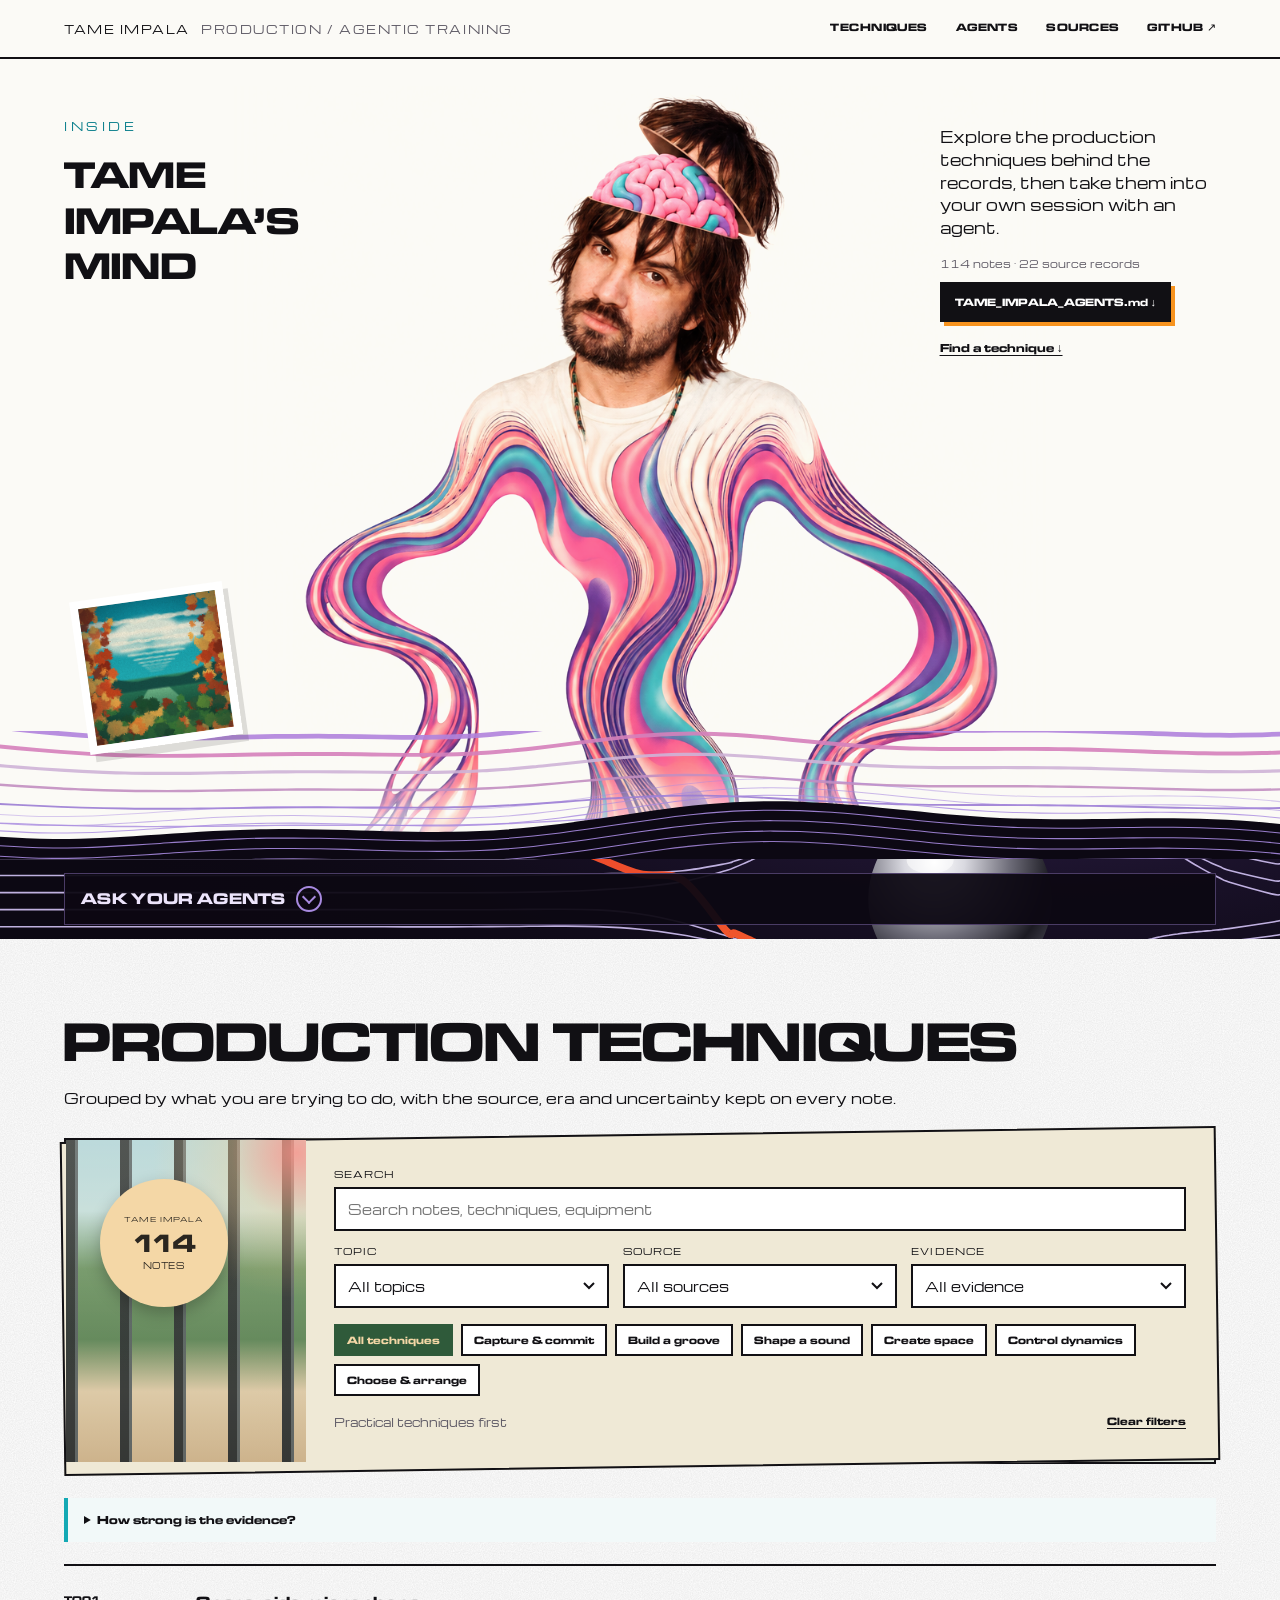
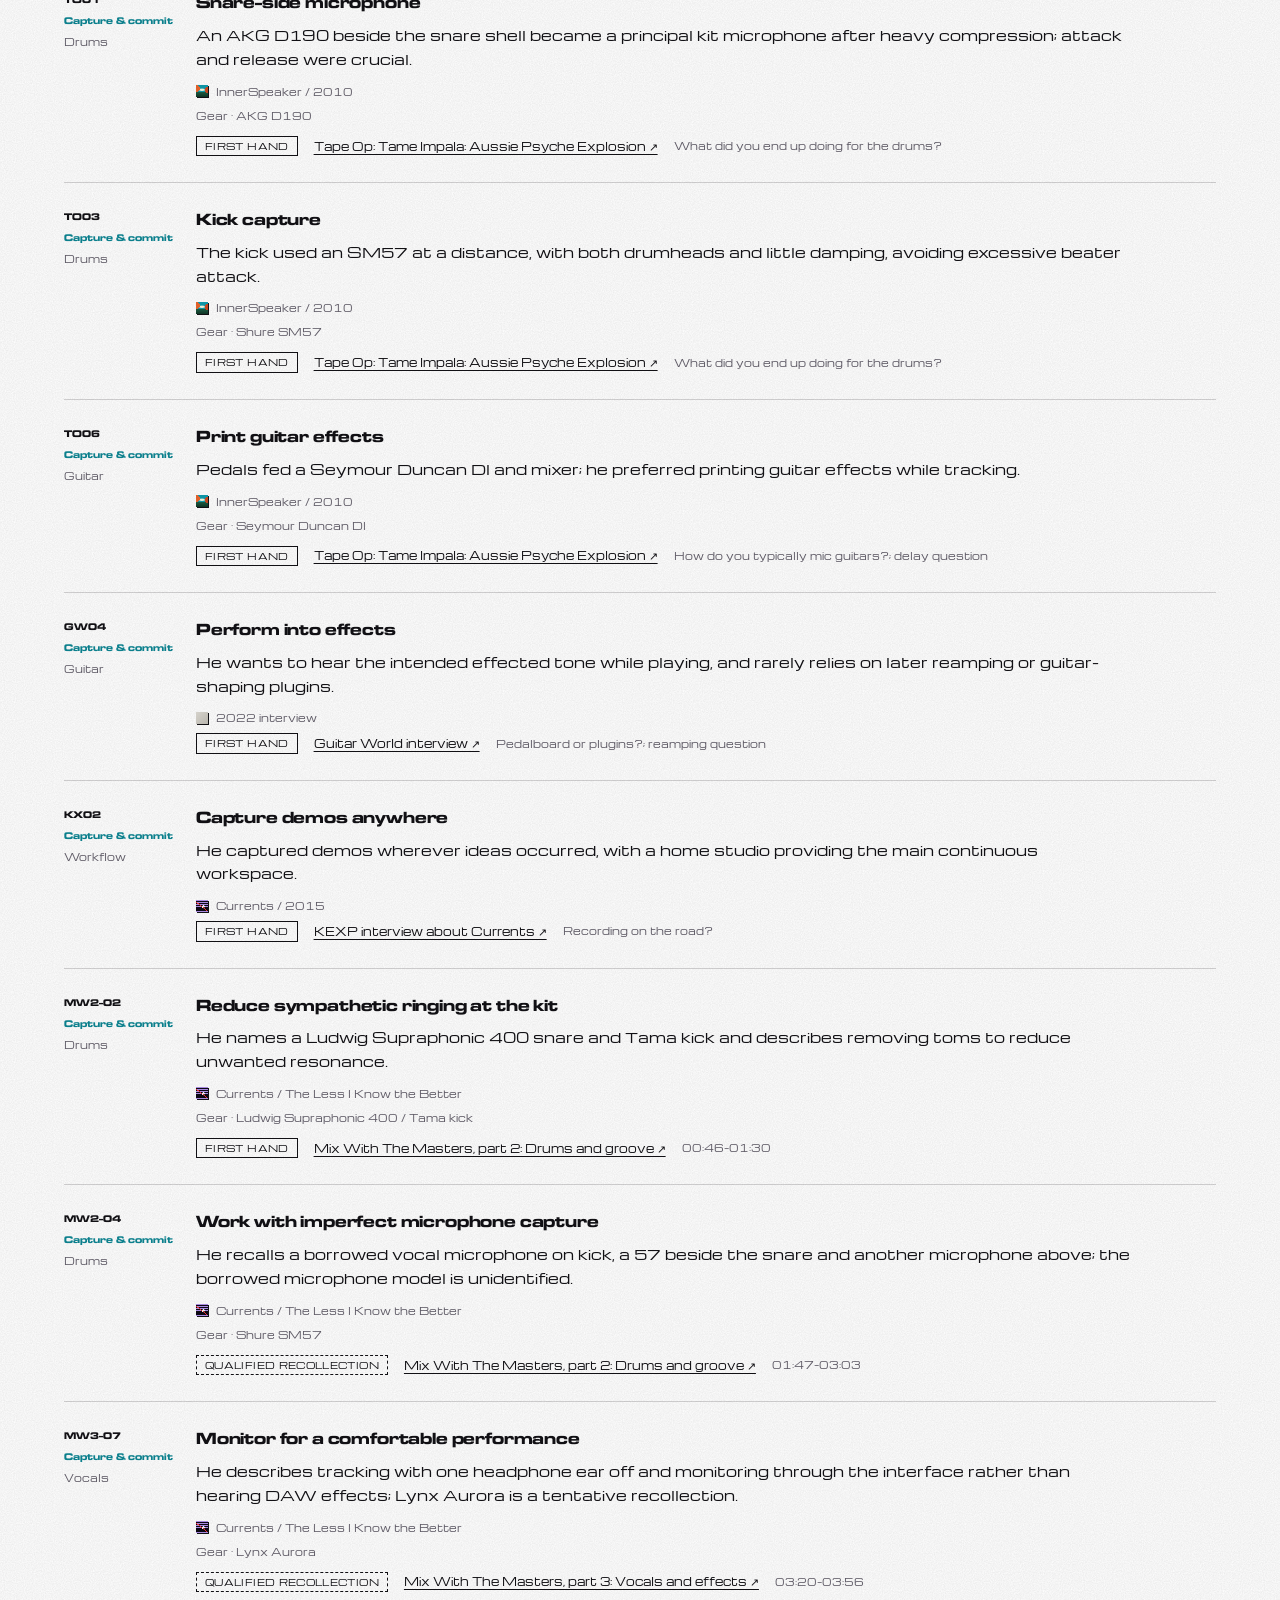
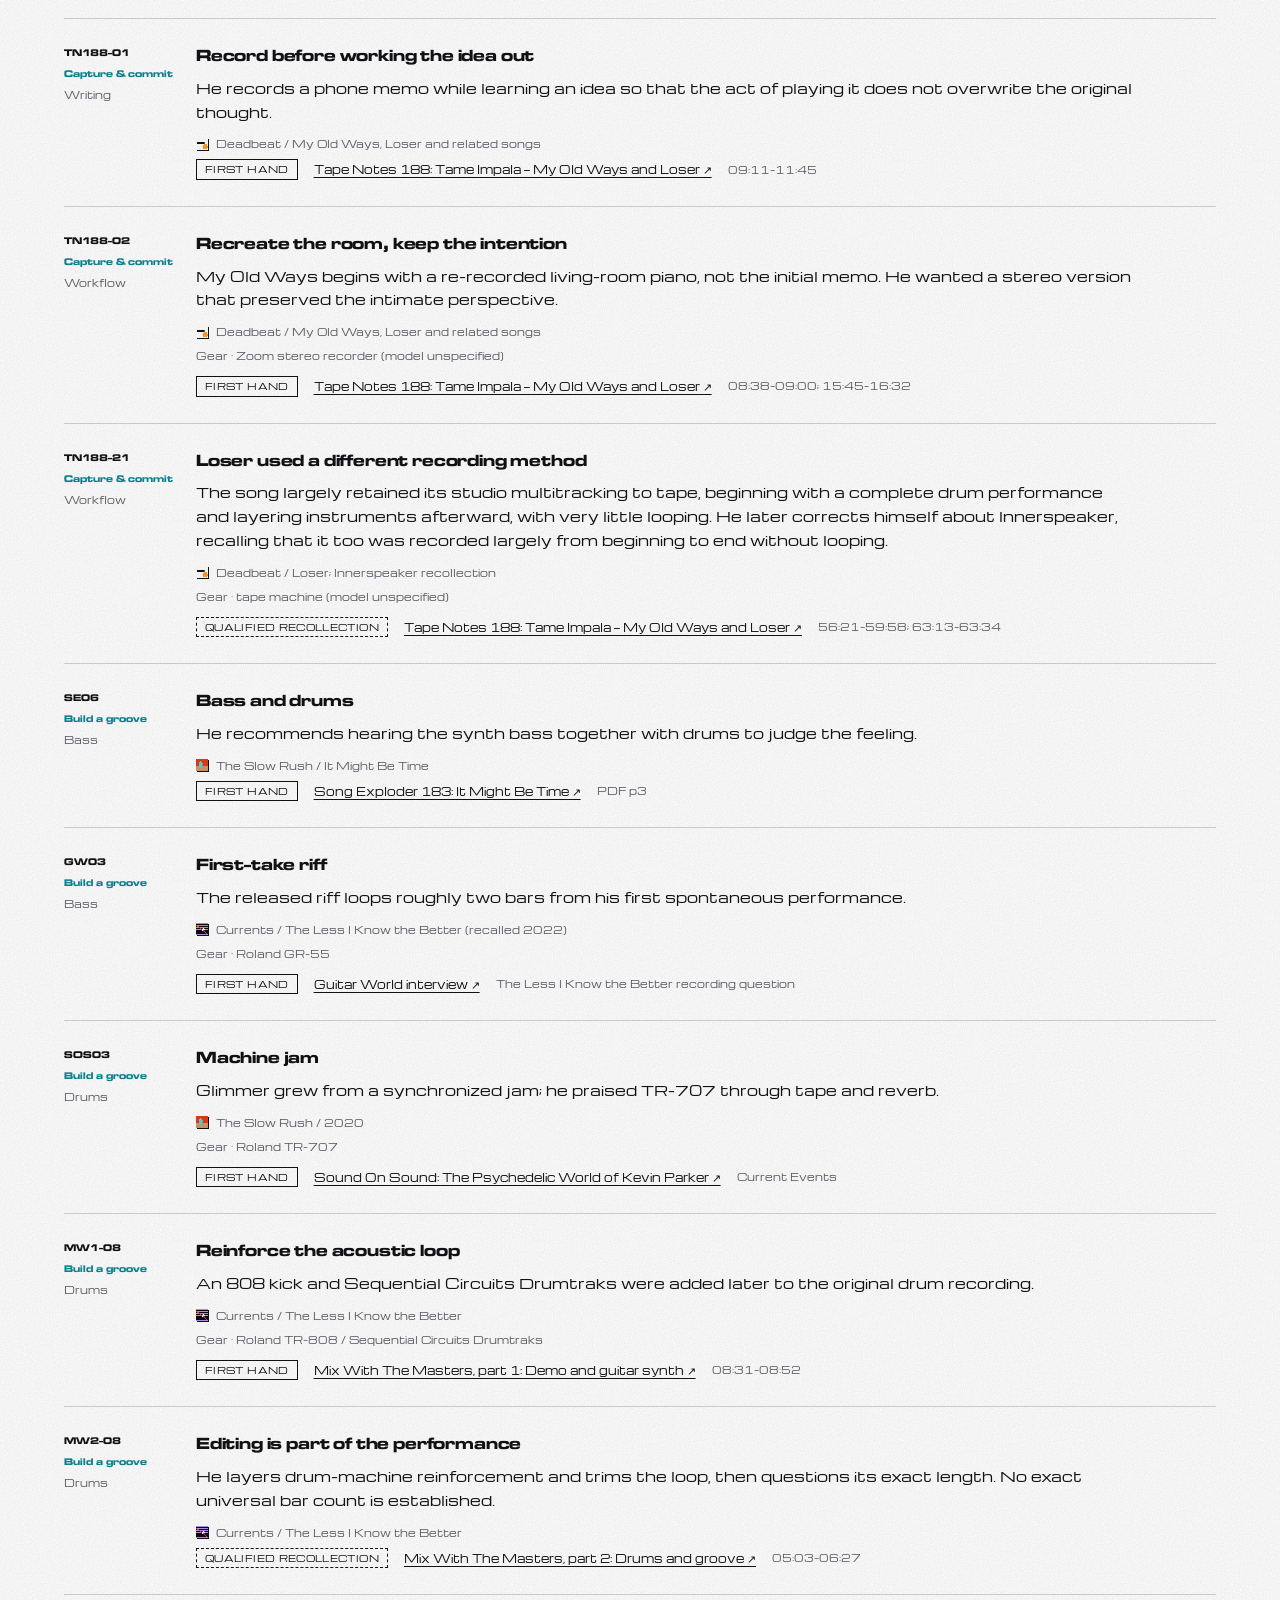
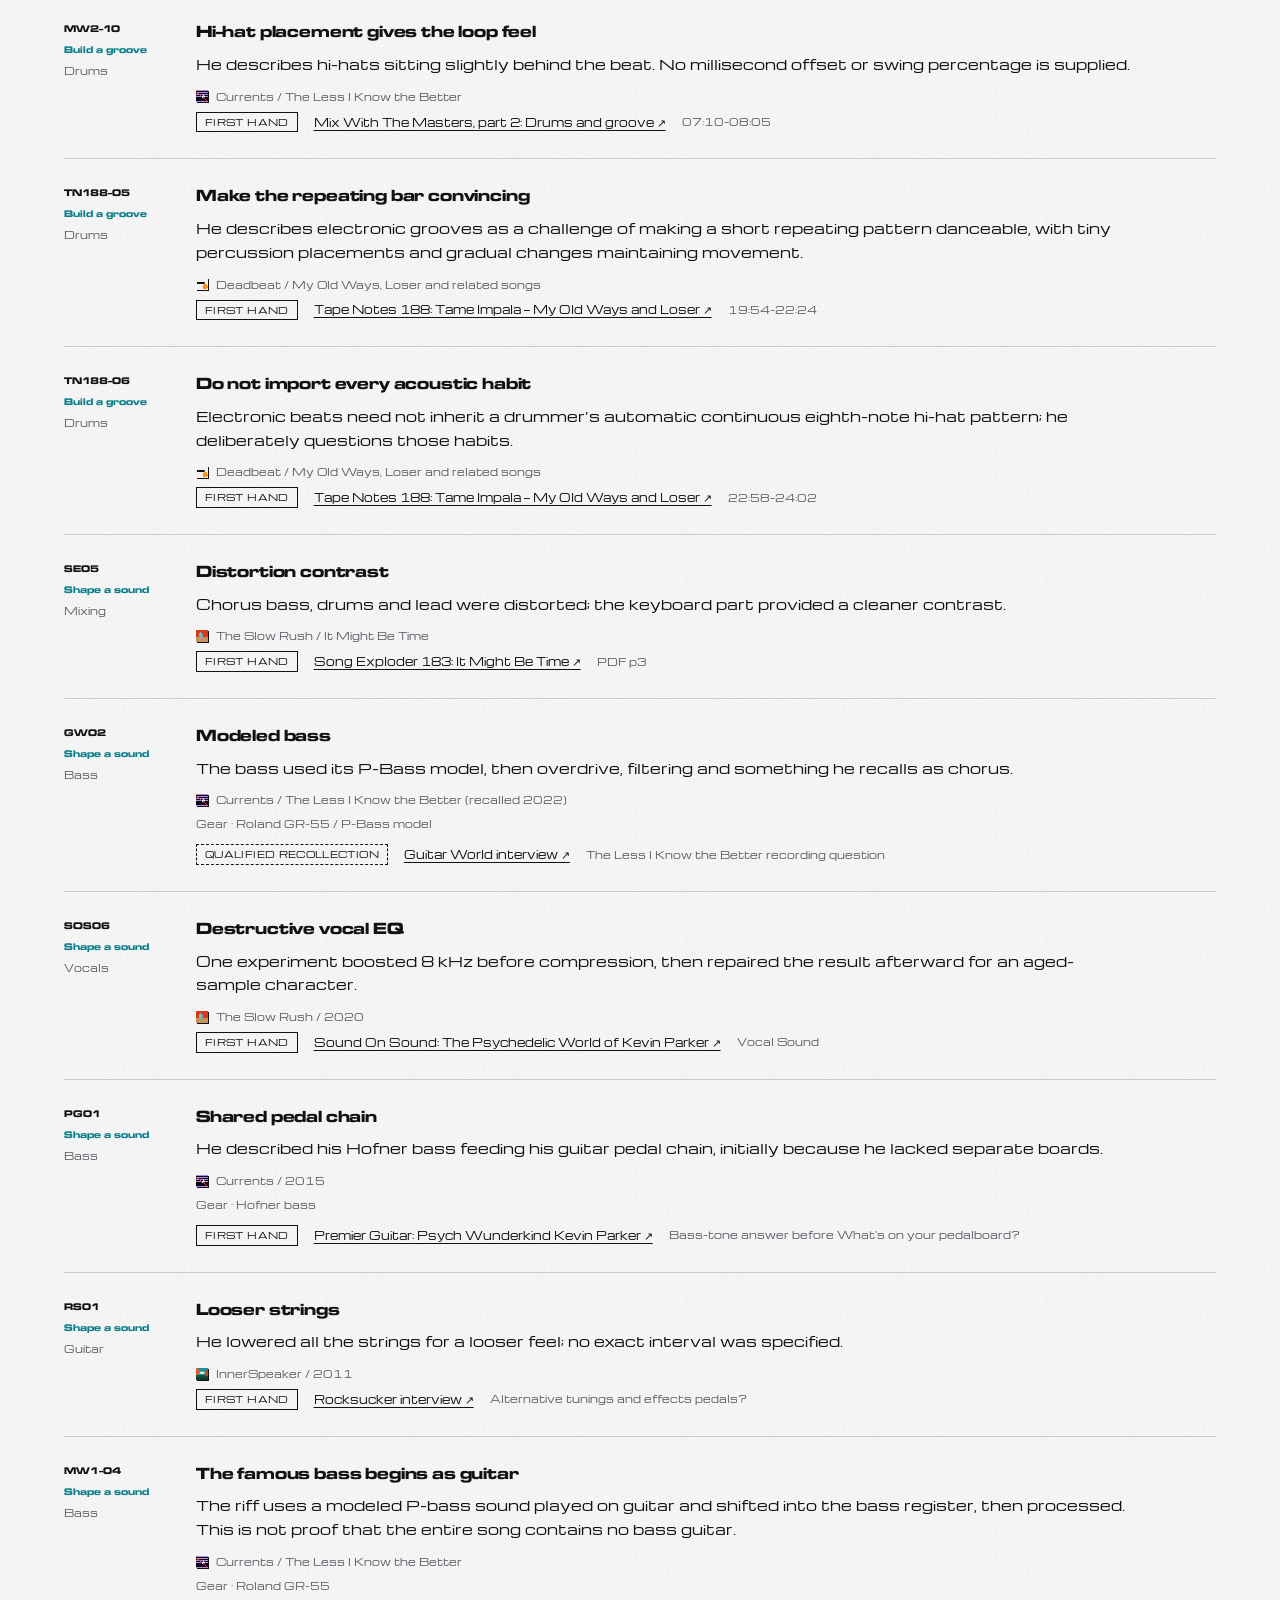
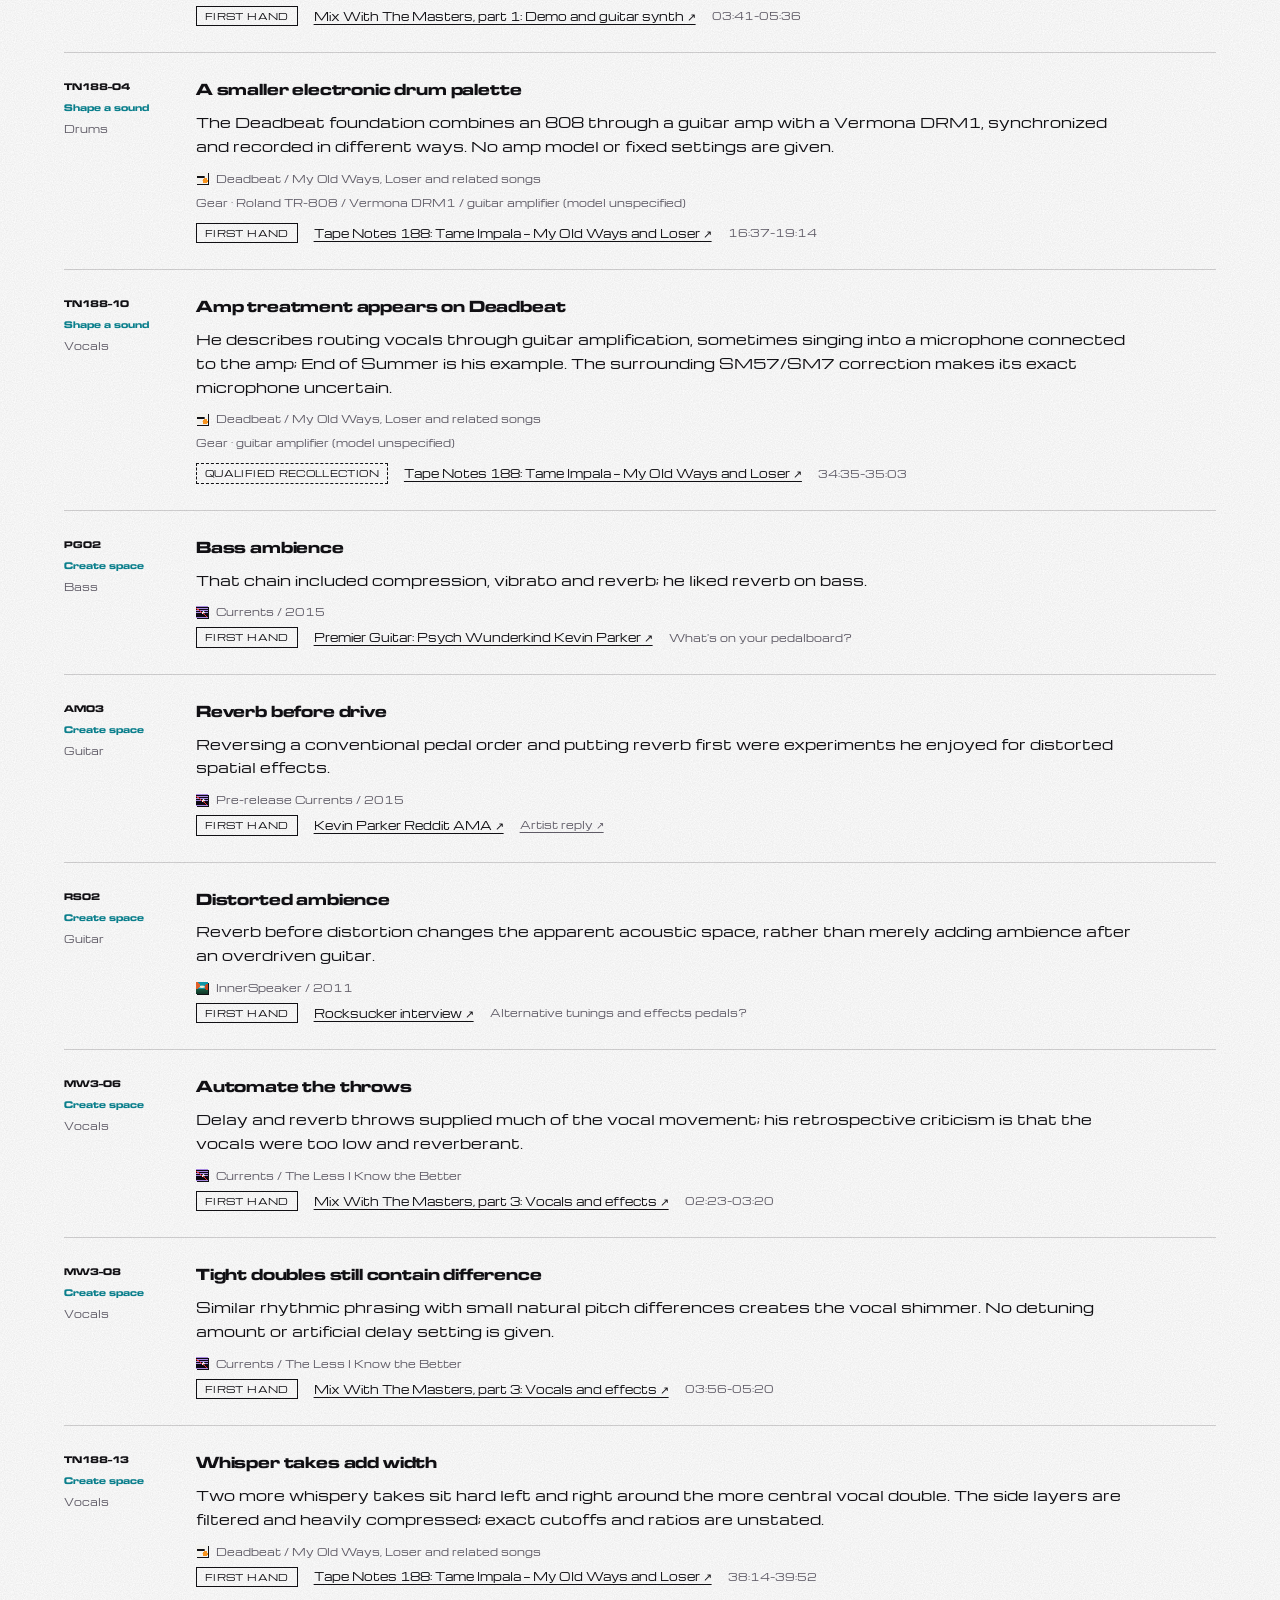
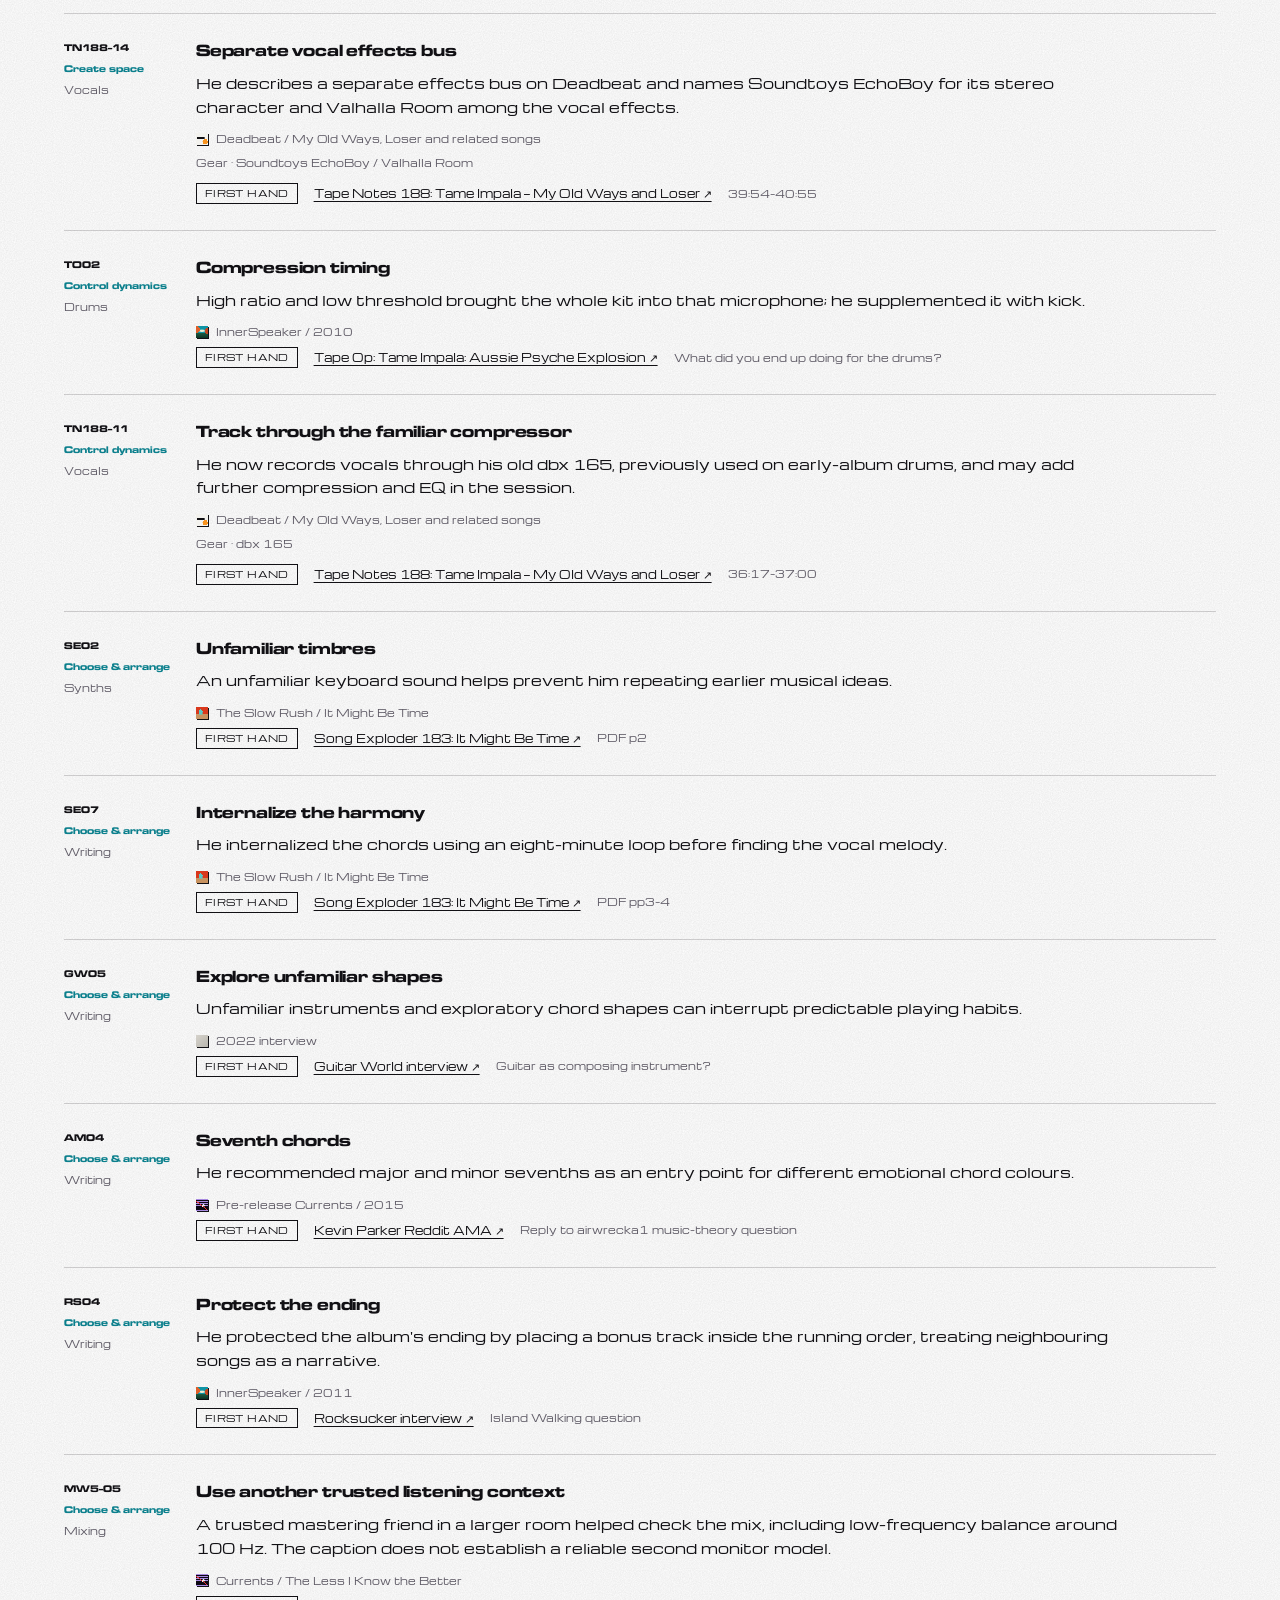
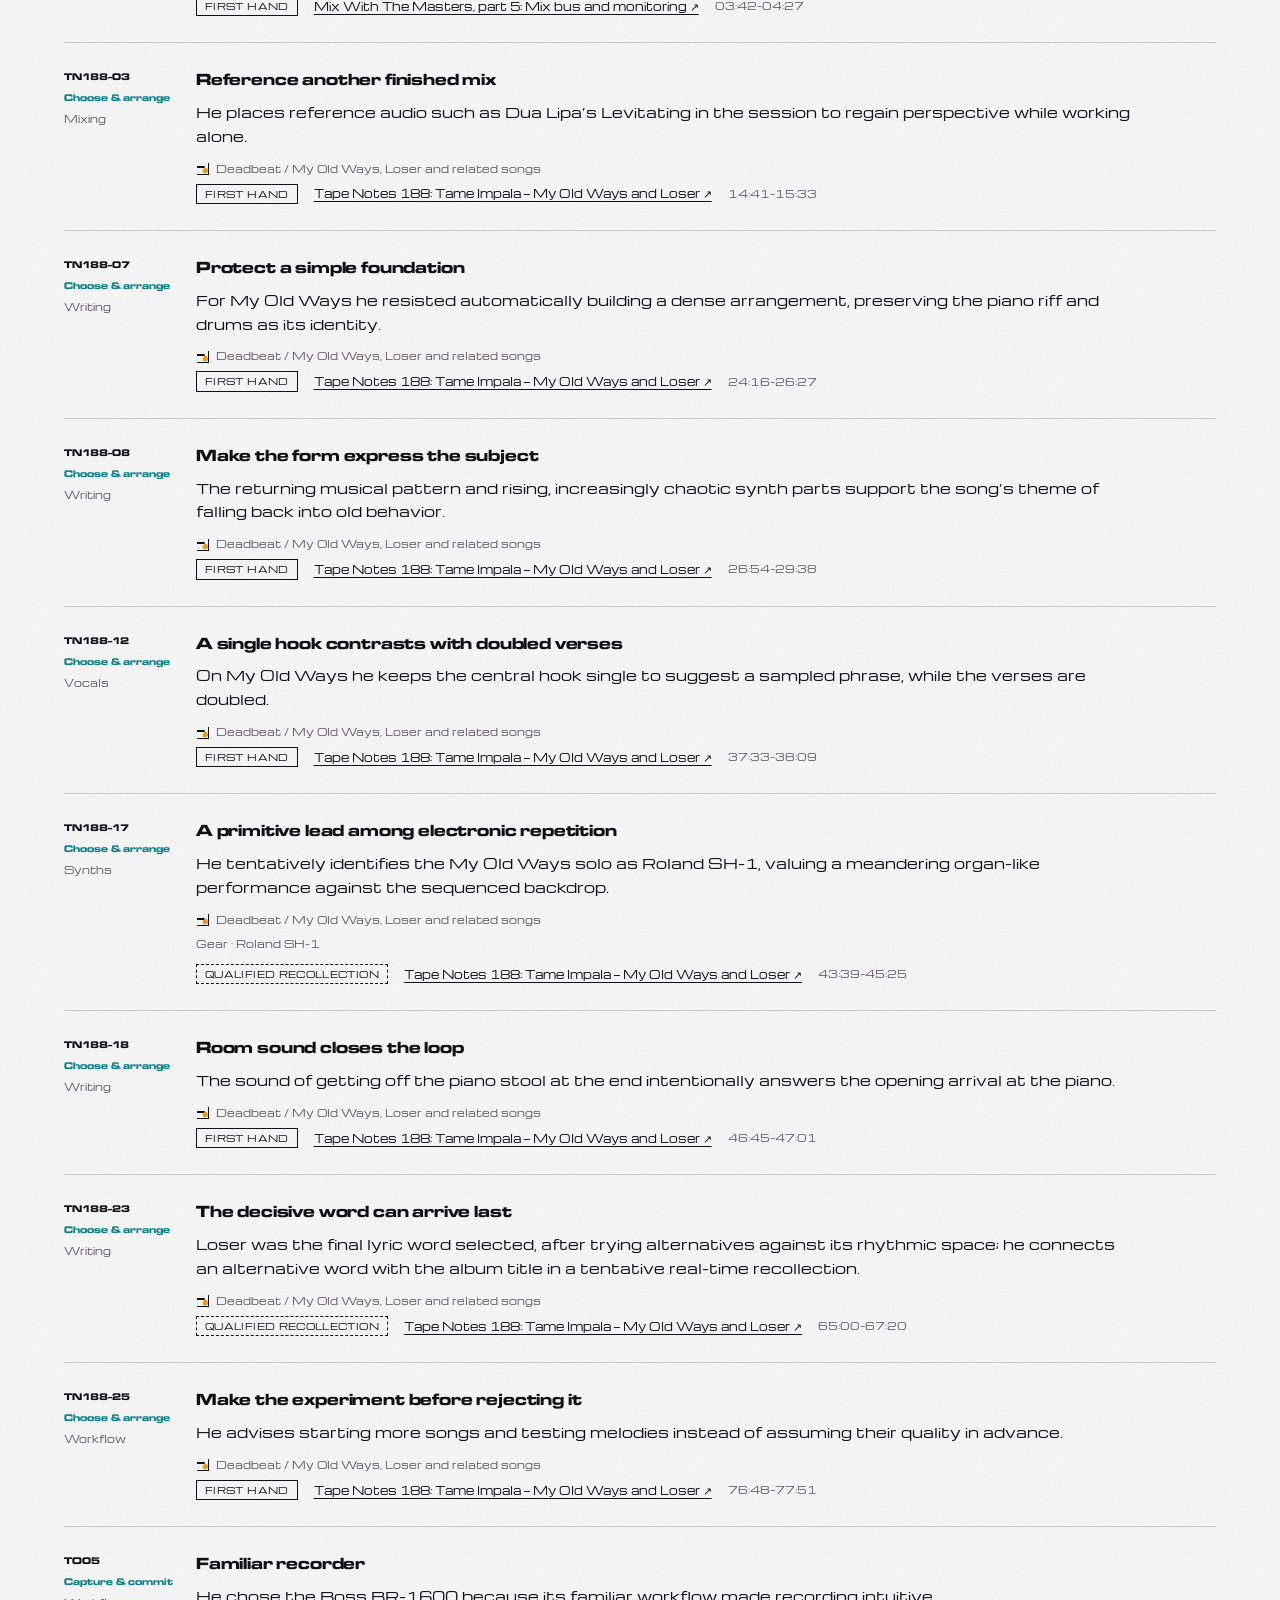
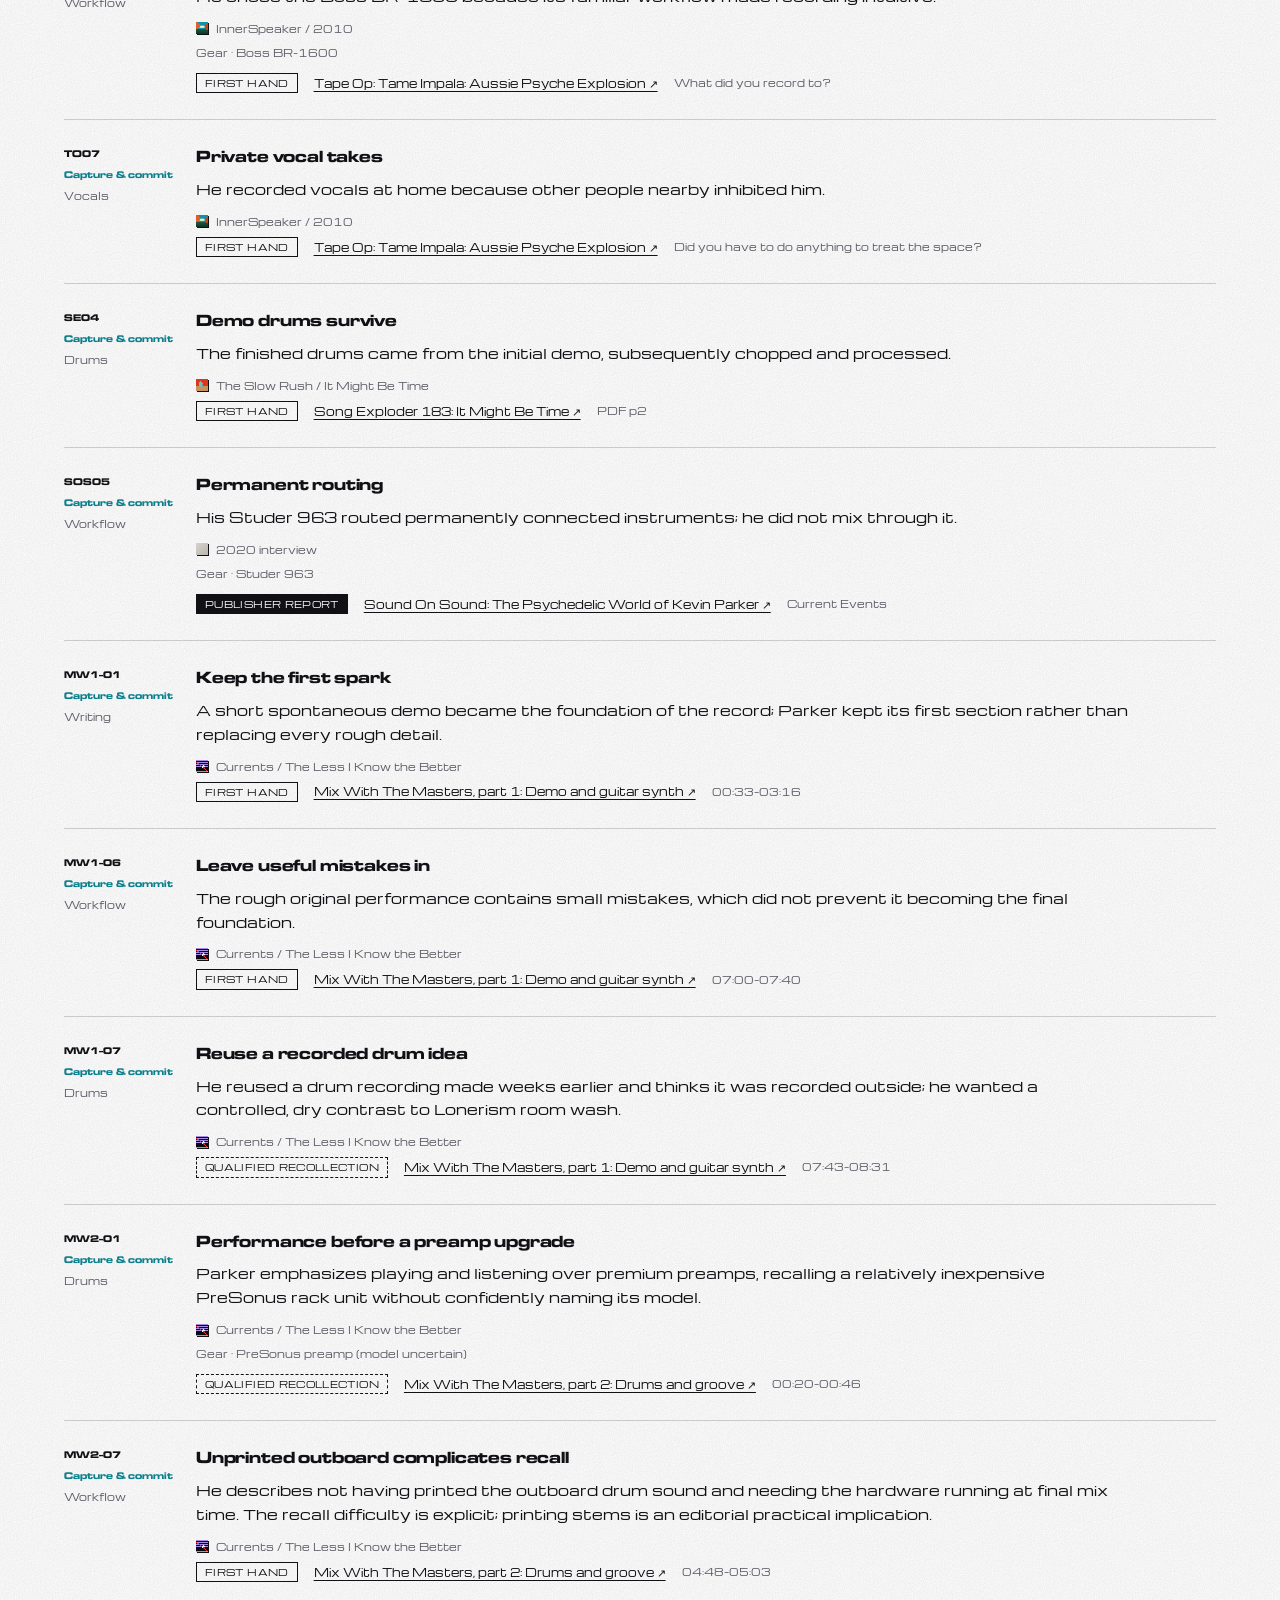
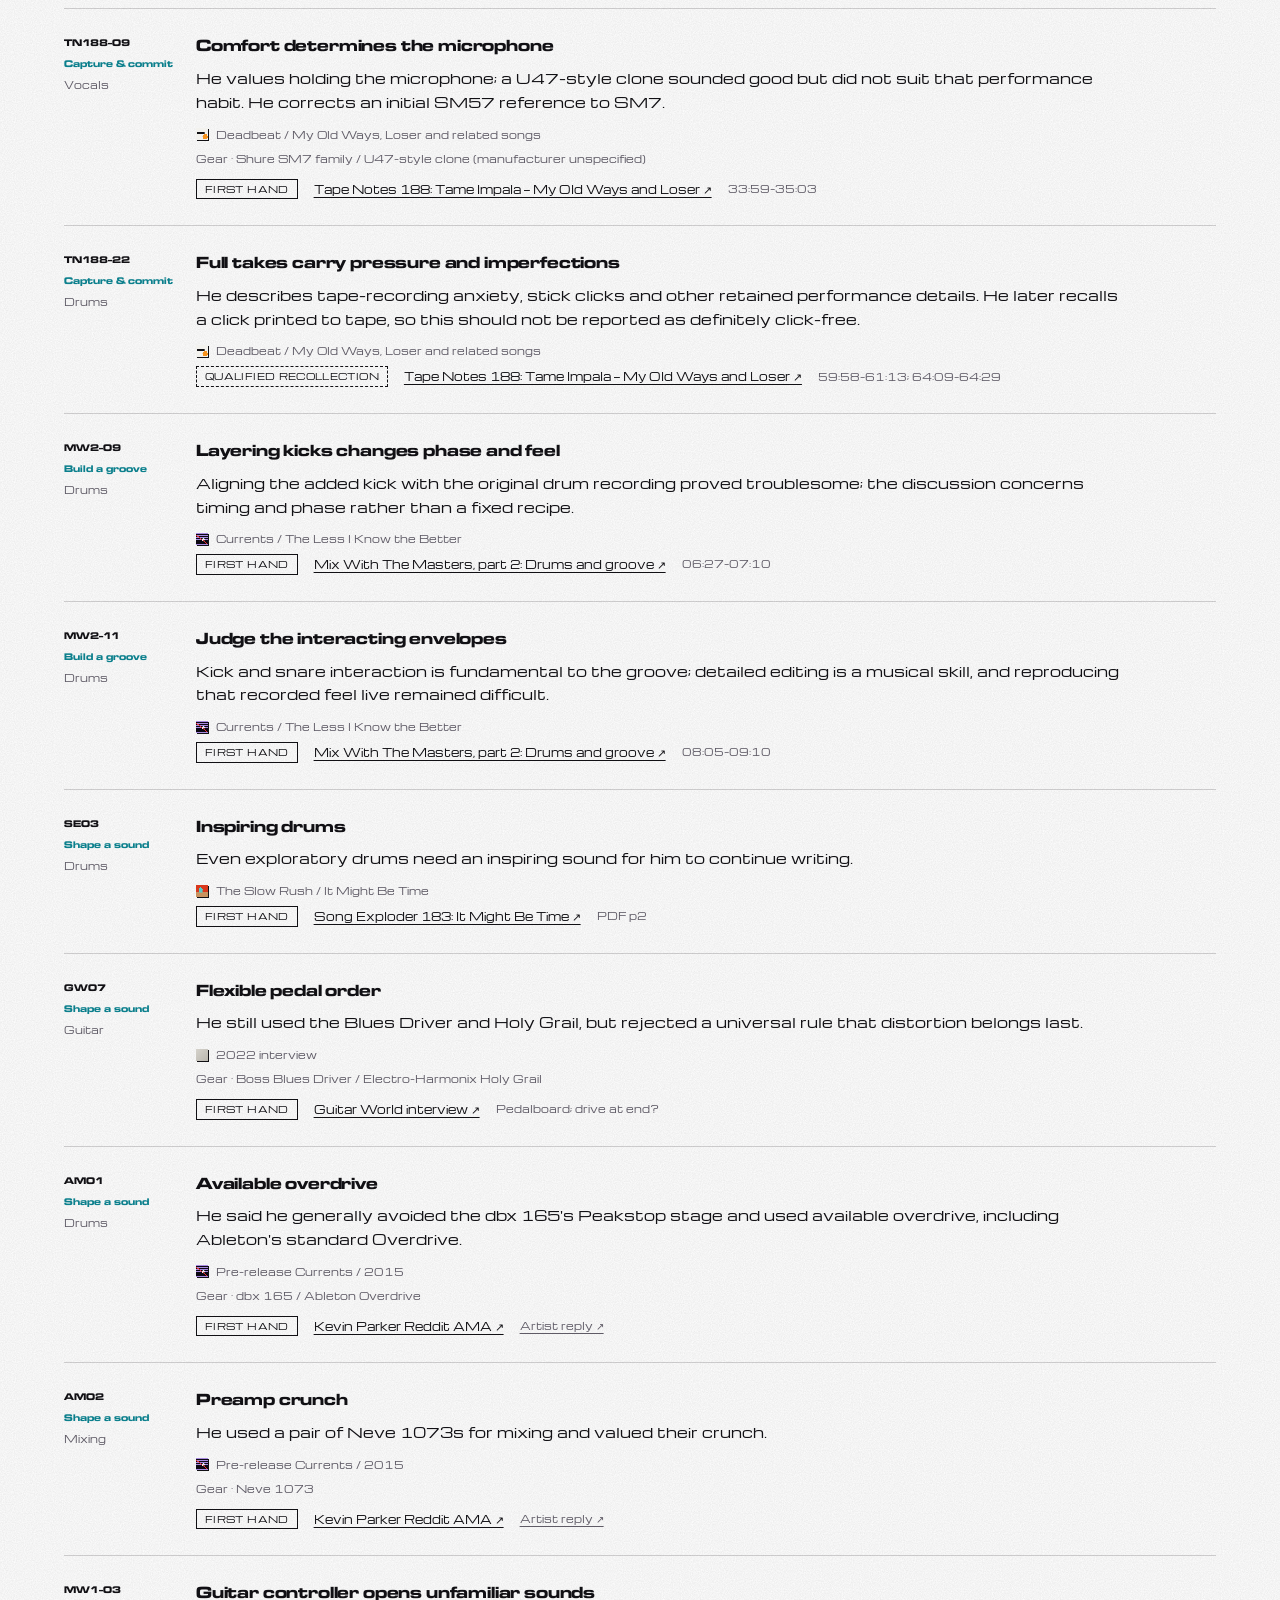
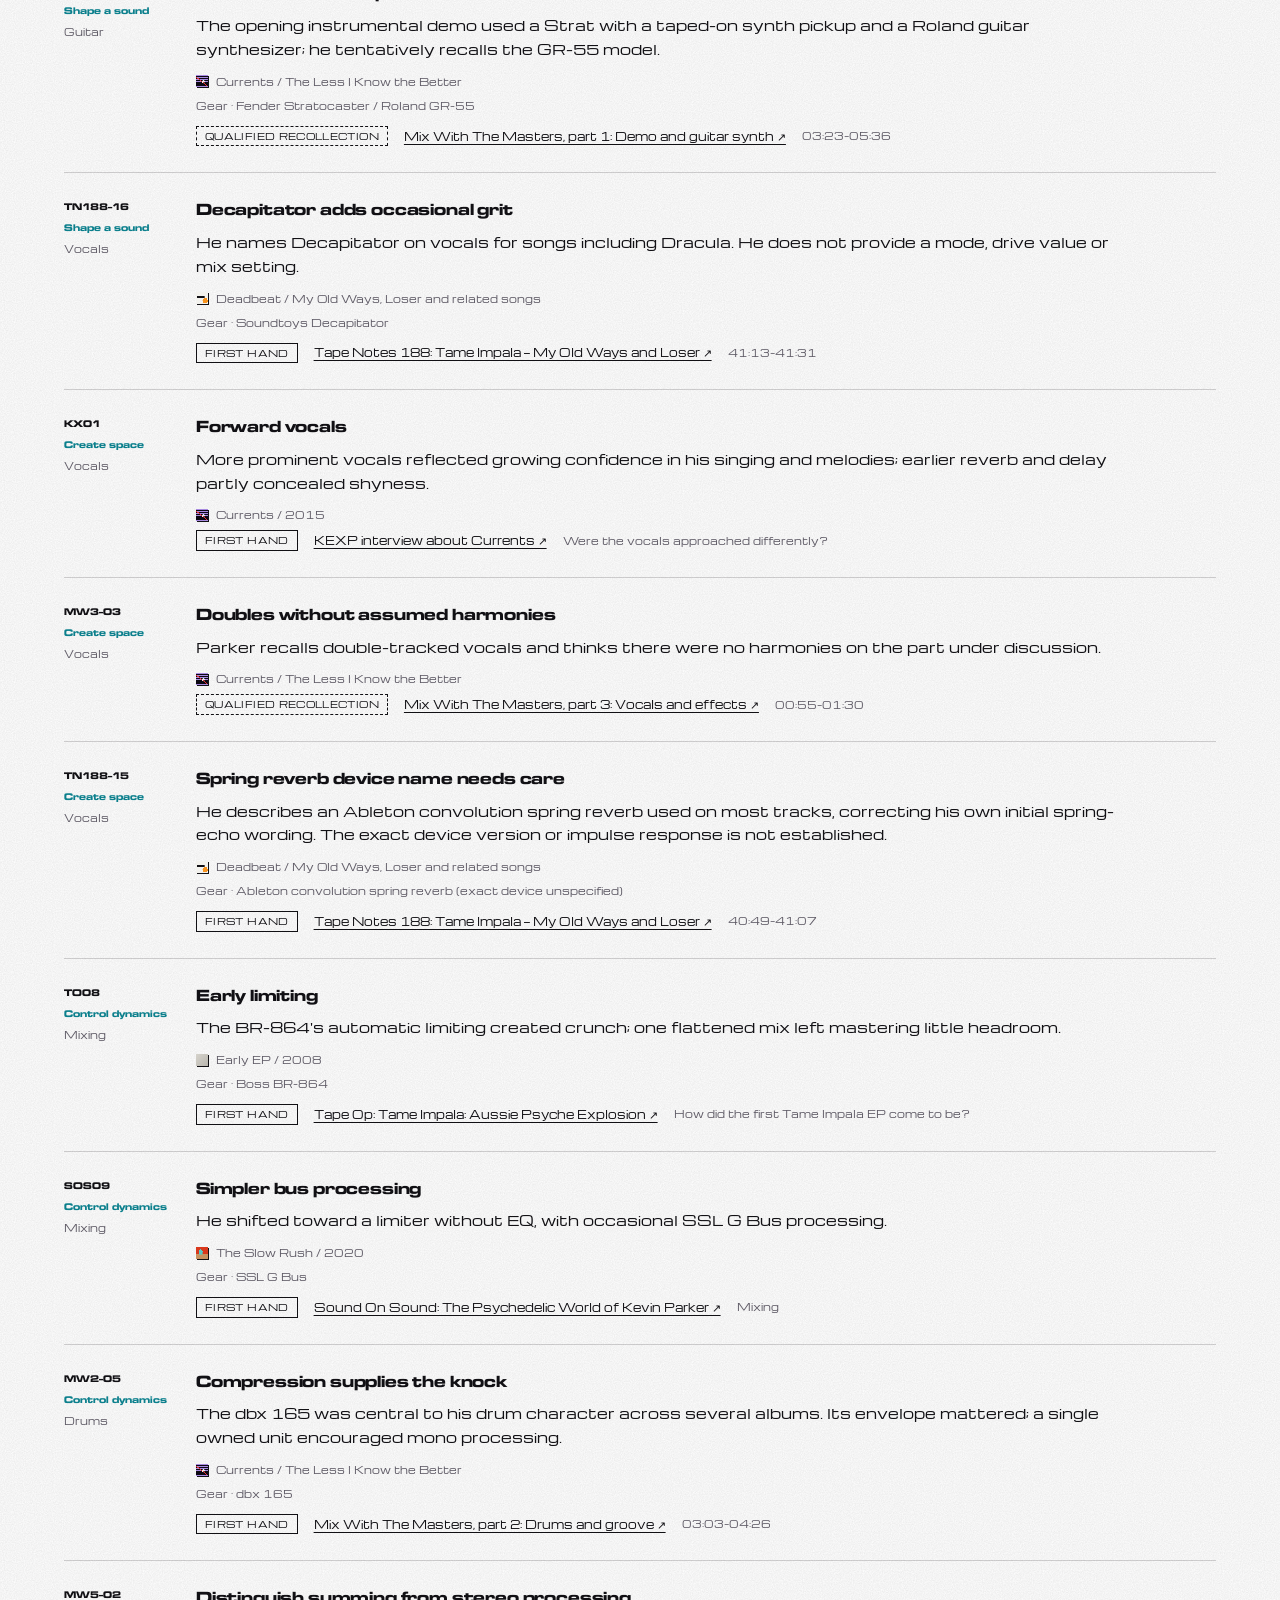
==== docs/index.html @ 8c01d668 "Enlarge and crop the portrait and add the face-brain favicon" ====
<!doctype html>
<html lang="en">
<head>
<meta charset="utf-8">
<meta name="viewport" content="width=device-width,initial-scale=1">
<title>Inside Tame Impala’s Mind — Production Techniques</title>
<meta name="description" content="Explore Kevin Parker's production techniques and apply them with your agent. 114 source-linked notes, grouped by method.">
<meta name="theme-color" content="#14a9b4">
<meta property="og:title" content="Inside Tame Impala’s Mind — Production Techniques">
<meta property="og:description" content="Source-linked production techniques to use with your agent, with the uncertainty kept in.">
<meta property="og:type" content="website">
<meta property="og:image" content="https://ethansk.github.io/tame-impala-agentic-training/art/inside-kevins-mind.png?v=b6c6c64994">
<meta property="og:image:alt" content="A playful fan collage of Kevin Parker with a colourful brain cutaway.">
<meta property="og:url" content="https://ethansk.github.io/tame-impala-agentic-training/">
<link rel="canonical" href="https://ethansk.github.io/tame-impala-agentic-training/">
<link rel="icon" href="favicon.png?v=c86c768b77" type="image/png" sizes="64x64">
<link rel="stylesheet" href="style.css?v=fde1da9b80">
<script src="app.js?v=cf365e1903" defer></script>
</head>
<body>
<a class="skip" href="#reference">Skip to production techniques</a>
<header class="masthead">
  <a class="wordmark" href="./">Tame Impala <span>Production / Agentic training</span></a>
  <nav aria-label="Main navigation"><a href="#reference">Techniques</a><a href="#agents">Agents</a><a href="#sources">Sources</a><a href="https://github.com/EthanSK/tame-impala-agentic-training">GitHub ↗</a></nav>
</header>
<main>
<section class="mind-hero" aria-labelledby="title">
  <div class="mind-layout">
    <h1 id="title" class="mind-title"><span class="mind-overline">Inside</span>Tame Impala’s <em>mind</em></h1>
    <div class="mind-copy">
      <p class="mind-summary">Explore the production techniques behind the records, then take them into your own session with an agent.</p>
      <p class="mind-count">114 notes · 22 source records</p>
      <div class="mind-actions"><a class="primary" href="TAME_IMPALA_AGENTS.md" download aria-label="Download TAME_IMPALA_AGENTS.md">TAME_IMPALA_AGENTS.md ↓</a><a class="secondary" href="#reference">Find a technique ↓</a></div>
    </div>
  </div>
  <div class="mind-figure"><img src="art/psychedelic-body.png?v=f3d4fe8088" width="1024" height="1536" fetchpriority="high" decoding="async" alt="Playful fan collage of Kevin Parker with his hair lifted like a lid over a pink, turquoise and violet brain, his body stretching down into long pink, purple and turquoise waves."></div>
  <div class="mind-strings" aria-hidden="true"><img src="art/strings.svg?v=a344d10e9c" alt="" width="1440" height="420" decoding="async"></div>
  <div class="mind-landscape" aria-hidden="true"><svg xmlns="http://www.w3.org/2000/svg" viewBox="0 0 1000 1000" preserveAspectRatio="xMidYMid slice" aria-hidden="true" focusable="false"><defs><linearGradient id="is-sky" x1="0" y1="0" x2="0" y2="1"><stop offset="0" stop-color="#0b8fa3"/><stop offset=".6" stop-color="#22b5bc"/><stop offset="1" stop-color="#a8e6d8"/></linearGradient><linearGradient id="is-ground" x1="0" y1="0" x2="0" y2="1"><stop offset="0" stop-color="#2f8a67"/><stop offset=".45" stop-color="#1c5c43"/><stop offset="1" stop-color="#0d2e20"/></linearGradient><linearGradient id="is-valley" x1="0" y1="0" x2="0" y2="1"><stop offset="0" stop-color="#9fe0ac" stop-opacity=".95"/><stop offset="1" stop-color="#3f9a63" stop-opacity="0"/></linearGradient><radialGradient id="is-vig" cx=".5" cy=".5" r=".75"><stop offset=".5" stop-color="#03202a" stop-opacity="0"/><stop offset="1" stop-color="#03202a" stop-opacity=".5"/></radialGradient><filter id="is-soft" x="-30%" y="-80%" width="160%" height="260%"><feGaussianBlur stdDeviation="14"/></filter><filter id="is-puff" x="-20%" y="-60%" width="140%" height="220%"><feGaussianBlur stdDeviation="2.5"/></filter><filter id="is-leaf" x="-8%" y="-8%" width="116%" height="116%"><feTurbulence type="fractalNoise" baseFrequency=".04" numOctaves="3" seed="7" result="n"/><feDisplacementMap in="SourceGraphic" in2="n" scale="38" xChannelSelector="R" yChannelSelector="G"/></filter><filter id="is-grain" x="0" y="0" width="100%" height="100%"><feTurbulence type="fractalNoise" baseFrequency=".85" numOctaves="2" seed="3" stitchTiles="stitch"/><feColorMatrix values="0 0 0 0 0 0 0 0 0 0 0 0 0 0 0 0 0 0 .28 0"/></filter><g id="is-row" filter="url(#is-puff)"><ellipse cx="-431" cy="-3.3" rx="39" ry="18.4" fill="#f7f2dc" opacity="0.9"/><ellipse cx="-367.2" cy="-2.9" rx="50.1" ry="23.7" fill="#f7f2dc" opacity="0.9"/><ellipse cx="-308.9" cy="-2.7" rx="40.9" ry="21.3" fill="#f7f2dc" opacity="0.9"/><ellipse cx="-246.2" cy="1.4" rx="48.4" ry="18.5" fill="#f7f2dc" opacity="0.8"/><ellipse cx="-167.1" cy="-5.6" rx="62.2" ry="15.5" fill="#f7f2dc" opacity="0.9"/><ellipse cx="-104.1" cy="5" rx="41.2" ry="20.2" fill="#f7f2dc" opacity="0.8"/><ellipse cx="-49.1" cy="3.7" rx="40.6" ry="17.1" fill="#f7f2dc" opacity="0.9"/><ellipse cx="4.1" cy="-5.8" rx="39" ry="14.2" fill="#f7f2dc" opacity="0.9"/><ellipse cx="56.8" cy="-4.5" rx="39" ry="22" fill="#f7f2dc" opacity="0.8"/><ellipse cx="138.8" cy="-1.6" rx="68.3" ry="19.4" fill="#f7f2dc" opacity="0.9"/><ellipse cx="226.9" cy="-5.6" rx="64.2" ry="13.2" fill="#f7f2dc" opacity="0.8"/><ellipse cx="286.5" cy="-3.1" rx="37.2" ry="23.8" fill="#f7f2dc" opacity="0.9"/><ellipse cx="367.7" cy="-1.2" rx="68.2" ry="21.6" fill="#f7f2dc" opacity="0.9"/><ellipse cx="437.1" cy="-3.9" rx="45.4" ry="23.6" fill="#f7f2dc" opacity="0.8"/><ellipse cx="509.4" cy="5.5" rx="56.5" ry="16.7" fill="#f7f2dc" opacity="0.9"/></g></defs><rect width="1000" height="1000" fill="url(#is-sky)"/><g filter="url(#is-soft)" fill="#f9f4e0"><ellipse cx="180" cy="250" rx="170" ry="62" opacity="0.85"/><ellipse cx="470" cy="205" rx="230" ry="80" opacity="0.9"/><ellipse cx="760" cy="260" rx="190" ry="66" opacity="0.85"/><ellipse cx="330" cy="330" rx="150" ry="44" opacity="0.7"/><ellipse cx="640" cy="330" rx="160" ry="46" opacity="0.7"/></g><use href="#is-row" transform="translate(500 140) scale(1 1)" opacity="0.95"/><use href="#is-row" transform="translate(500 224) scale(0.8 -0.8)" opacity="0.905"/><use href="#is-row" transform="translate(500 291.2) scale(0.64 0.64)" opacity="0.86"/><use href="#is-row" transform="translate(500 345) scale(0.512 -0.512)" opacity="0.815"/><use href="#is-row" transform="translate(500 388) scale(0.41 0.41)" opacity="0.77"/><use href="#is-row" transform="translate(500 422.4) scale(0.328 -0.328)" opacity="0.725"/><use href="#is-row" transform="translate(500 449.9) scale(0.262 0.262)" opacity="0.68"/><use href="#is-row" transform="translate(500 471.9) scale(0.21 -0.21)" opacity="0.635"/><use href="#is-row" transform="translate(500 489.5) scale(0.168 0.168)" opacity="0.59"/><use href="#is-row" transform="translate(500 503.6) scale(0.134 -0.134)" opacity="0.545"/><use href="#is-row" transform="translate(500 514.9) scale(0.107 0.107)" opacity="0.5"/><use href="#is-row" transform="translate(500 523.9) scale(0.086 -0.086)" opacity="0.455"/><rect y="560" width="1000" height="440" fill="url(#is-ground)"/><path d="M500 560L120 1000H880Z" fill="url(#is-valley)"/><path d="M0 520C120 490 230 570 330 578C400 584 460 568 500 566C540 568 600 584 670 578C770 570 880 490 1000 520V650H0Z" fill="#165047"/><g filter="url(#is-leaf)"><circle cx="195.7" cy="923" r="59" fill="#2d6b3c" opacity="0.9"/><circle cx="138.2" cy="989.9" r="35.9" fill="#c9441f" opacity="1"/><circle cx="276.3" cy="965" r="46.3" fill="#8e2c14" opacity="0.9"/><circle cx="588" cy="965.7" r="44.6" fill="#5d8f3a" opacity="1"/><circle cx="965.3" cy="951.6" r="58.6" fill="#b8401c" opacity="1"/><circle cx="939.4" cy="820.3" r="60.7" fill="#e0602a" opacity="0.9"/><circle cx="49.1" cy="920" r="31.5" fill="#f3b04a" opacity="0.9"/><circle cx="788.8" cy="911.8" r="37.6" fill="#5d8f3a" opacity="0.9"/><circle cx="223.2" cy="898.7" r="51.2" fill="#c9441f" opacity="0.9"/><circle cx="251.2" cy="859.1" r="33" fill="#1f4d30" opacity="0.9"/><circle cx="555.3" cy="884.8" r="25.9" fill="#e0602a" opacity="1"/><circle cx="166.7" cy="991.2" r="63.1" fill="#ef8a34" opacity="0.9"/><circle cx="714" cy="816" r="39.3" fill="#8e2c14" opacity="0.9"/><circle cx="93.4" cy="787.6" r="26.8" fill="#c9441f" opacity="0.9"/><circle cx="549" cy="993.2" r="26.4" fill="#5d8f3a" opacity="0.9"/><circle cx="811" cy="951.9" r="39.5" fill="#2d6b3c" opacity="0.9"/><circle cx="461.4" cy="882.9" r="30.3" fill="#3e7f3a" opacity="0.9"/><circle cx="114" cy="901.3" r="27" fill="#b8401c" opacity="0.9"/><circle cx="123.5" cy="939.6" r="47" fill="#e0602a" opacity="0.9"/><circle cx="650.6" cy="749" r="30.2" fill="#3e7f3a" opacity="1"/><circle cx="116.8" cy="910.1" r="47.6" fill="#e0602a" opacity="1"/><circle cx="1010.4" cy="771.7" r="47.6" fill="#5d8f3a" opacity="0.9"/><circle cx="810.8" cy="850" r="53.9" fill="#3e7f3a" opacity="0.9"/><circle cx="45.4" cy="985.2" r="34.3" fill="#8e2c14" opacity="0.9"/><circle cx="404.8" cy="908.4" r="43.1" fill="#f3b04a" opacity="0.9"/><circle cx="-12.4" cy="942.6" r="35.6" fill="#d6a44a" opacity="0.9"/><circle cx="642.2" cy="931.8" r="59.1" fill="#e0602a" opacity="0.9"/><circle cx="224.1" cy="971.8" r="40.1" fill="#2d6b3c" opacity="0.9"/><circle cx="243.8" cy="865.4" r="57.4" fill="#1f4d30" opacity="0.9"/><circle cx="354.2" cy="818.7" r="54.9" fill="#27593a" opacity="0.9"/><circle cx="325.9" cy="868.5" r="47.6" fill="#5d8f3a" opacity="0.9"/><circle cx="432.5" cy="946.8" r="25.3" fill="#8e2c14" opacity="0.9"/><circle cx="898" cy="866.5" r="52.6" fill="#1f4d30" opacity="1"/><circle cx="145.9" cy="740.9" r="57.8" fill="#3e7f3a" opacity="0.9"/><circle cx="358.8" cy="741.8" r="50.8" fill="#1f4d30" opacity="0.9"/><circle cx="598" cy="981.5" r="29.2" fill="#5d8f3a" opacity="0.9"/><circle cx="35.1" cy="852" r="47.5" fill="#2d6b3c" opacity="0.9"/><circle cx="33.4" cy="797" r="50.4" fill="#2d6b3c" opacity="0.9"/><circle cx="972.5" cy="950.2" r="49.7" fill="#ef8a34" opacity="0.9"/><circle cx="452" cy="802" r="51.4" fill="#2d6b3c" opacity="0.9"/><circle cx="310.7" cy="994.2" r="43.8" fill="#2d6b3c" opacity="0.9"/><circle cx="481.4" cy="976.4" r="59" fill="#c9441f" opacity="1"/><circle cx="952.4" cy="967.1" r="63.2" fill="#f3b04a" opacity="1"/><circle cx="592.4" cy="852.7" r="40.9" fill="#8e2c14" opacity="0.9"/><circle cx="652.7" cy="828.6" r="50.6" fill="#27593a" opacity="1"/><circle cx="398.6" cy="968.8" r="63" fill="#27593a" opacity="0.9"/><circle cx="633.8" cy="806.1" r="48.5" fill="#2d6b3c" opacity="0.9"/><circle cx="461.2" cy="892.1" r="22.1" fill="#3e7f3a" opacity="1"/><circle cx="427.6" cy="981" r="53.7" fill="#5d8f3a" opacity="0.9"/><circle cx="975.7" cy="993.4" r="44" fill="#c9441f" opacity="0.9"/><circle cx="90.5" cy="924.8" r="44.9" fill="#c9441f" opacity="0.9"/><circle cx="15.1" cy="990.5" r="56.4" fill="#ef8a34" opacity="1"/><circle cx="526.5" cy="945.2" r="56" fill="#3e7f3a" opacity="0.9"/><circle cx="60.1" cy="833.4" r="34.7" fill="#f3b04a" opacity="0.9"/><circle cx="20.1" cy="741.9" r="29.1" fill="#27593a" opacity="1"/><circle cx="12.8" cy="896.1" r="37.3" fill="#c9441f" opacity="1"/><circle cx="262.1" cy="891.9" r="22.7" fill="#ef8a34" opacity="0.9"/><circle cx="404.4" cy="985.8" r="60.5" fill="#2d6b3c" opacity="0.9"/><circle cx="21.7" cy="982.9" r="34.7" fill="#8e2c14" opacity="0.9"/><circle cx="120.3" cy="981.8" r="44.2" fill="#3e7f3a" opacity="1"/><circle cx="85.7" cy="893.7" r="46.1" fill="#d6a44a" opacity="0.9"/><circle cx="582.8" cy="821.3" r="55" fill="#5d8f3a" opacity="0.9"/><circle cx="758.8" cy="791.7" r="48.4" fill="#27593a" opacity="0.9"/><circle cx="684.8" cy="865.6" r="26.5" fill="#3e7f3a" opacity="0.9"/><circle cx="704.5" cy="868.1" r="39.5" fill="#3e7f3a" opacity="0.9"/><circle cx="466.3" cy="813.5" r="48.7" fill="#f3b04a" opacity="0.9"/><circle cx="117.5" cy="959.4" r="25.1" fill="#d6a44a" opacity="0.9"/><circle cx="848.4" cy="930.1" r="49.1" fill="#5d8f3a" opacity="0.9"/><circle cx="850.8" cy="800.5" r="32.4" fill="#e0602a" opacity="0.9"/><circle cx="441.8" cy="897" r="44.3" fill="#27593a" opacity="1"/><circle cx="977.9" cy="763.2" r="65.3" fill="#ef8a34" opacity="0.9"/><circle cx="455.2" cy="902.4" r="50.1" fill="#2d6b3c" opacity="0.9"/><circle cx="481.7" cy="900.2" r="39" fill="#5d8f3a" opacity="0.9"/><circle cx="563.7" cy="855.3" r="64.7" fill="#2d6b3c" opacity="1"/><circle cx="545.2" cy="768.5" r="42" fill="#8e2c14" opacity="0.9"/><circle cx="215" cy="876.7" r="27.5" fill="#3e7f3a" opacity="0.9"/><circle cx="358.1" cy="885.4" r="34.5" fill="#1f4d30" opacity="1"/><circle cx="213.6" cy="913" r="31.3" fill="#d6a44a" opacity="1"/><circle cx="298.5" cy="745.9" r="25" fill="#8e2c14" opacity="0.9"/><circle cx="485.8" cy="956.1" r="58.7" fill="#27593a" opacity="0.9"/><circle cx="808" cy="813.2" r="49.6" fill="#1f4d30" opacity="0.9"/><circle cx="578.6" cy="814.7" r="47.1" fill="#27593a" opacity="1"/><circle cx="77.6" cy="907.9" r="58.1" fill="#27593a" opacity="1"/><circle cx="328.1" cy="903.5" r="61.3" fill="#ef8a34" opacity="1"/><circle cx="696.4" cy="919.8" r="36.4" fill="#d6a44a" opacity="1"/><circle cx="783.3" cy="990.3" r="39" fill="#d6a44a" opacity="0.9"/><circle cx="602.4" cy="956.2" r="55.9" fill="#3e7f3a" opacity="0.9"/><circle cx="156" cy="969.5" r="35.4" fill="#1f4d30" opacity="0.9"/><circle cx="738.7" cy="920.7" r="55.3" fill="#2d6b3c" opacity="0.9"/><circle cx="754.1" cy="942.6" r="24.3" fill="#8e2c14" opacity="0.9"/><circle cx="751.4" cy="998.8" r="45.2" fill="#e0602a" opacity="0.9"/><circle cx="150.8" cy="888.6" r="22.7" fill="#b8401c" opacity="1"/><circle cx="406.8" cy="797.2" r="31.3" fill="#d6a44a" opacity="1"/><circle cx="916.2" cy="870.8" r="23.2" fill="#8e2c14" opacity="1"/><circle cx="392.8" cy="865.4" r="50.8" fill="#d6a44a" opacity="0.9"/><circle cx="534.4" cy="991.3" r="40.9" fill="#1f4d30" opacity="0.9"/><circle cx="446.2" cy="762.3" r="48.5" fill="#1f4d30" opacity="1"/><circle cx="719.6" cy="874.6" r="38.9" fill="#27593a" opacity="0.9"/><circle cx="291.3" cy="919.8" r="30.5" fill="#f3b04a" opacity="0.9"/><circle cx="690.9" cy="994.1" r="45.9" fill="#5d8f3a" opacity="1"/><circle cx="384.1" cy="768.8" r="51.6" fill="#1f4d30" opacity="0.9"/><circle cx="1000.9" cy="760.1" r="49.3" fill="#f3b04a" opacity="1"/><circle cx="921.8" cy="802.9" r="54.7" fill="#27593a" opacity="0.9"/><circle cx="148.4" cy="895.6" r="64" fill="#d6a44a" opacity="0.9"/><circle cx="20" cy="808.4" r="52.2" fill="#ef8a34" opacity="0.9"/><circle cx="38.4" cy="857.1" r="36.3" fill="#3e7f3a" opacity="1"/><circle cx="910.2" cy="971.7" r="58" fill="#ef8a34" opacity="1"/><circle cx="789.5" cy="798.2" r="31.8" fill="#5d8f3a" opacity="1"/><circle cx="815.3" cy="789.8" r="48.1" fill="#5d8f3a" opacity="0.9"/><circle cx="937.5" cy="924.2" r="61.7" fill="#3e7f3a" opacity="0.9"/></g><g filter="url(#is-leaf)"><circle cx="-9.5" cy="343.3" r="37.3" fill="#c9441f" opacity="0.9"/><circle cx="-29.8" cy="7.5" r="52.8" fill="#c9441f" opacity="0.9"/><circle cx="19.3" cy="678.7" r="44.6" fill="#e0602a" opacity="0.9"/><circle cx="94.5" cy="632.4" r="29.9" fill="#8e2c14" opacity="0.9"/><circle cx="40.7" cy="373.7" r="60.9" fill="#ef8a34" opacity="1"/><circle cx="174" cy="529" r="32.5" fill="#d6a44a" opacity="1"/><circle cx="13.5" cy="448.7" r="44" fill="#e0602a" opacity="1"/><circle cx="132.5" cy="355.9" r="29.8" fill="#b8401c" opacity="1"/><circle cx="170" cy="732" r="21.2" fill="#ef8a34" opacity="0.9"/><circle cx="10.5" cy="69.1" r="30.5" fill="#d6a44a" opacity="1"/><circle cx="134.5" cy="731.8" r="29.1" fill="#d6a44a" opacity="0.9"/><circle cx="78" cy="542.5" r="34.6" fill="#d6a44a" opacity="0.9"/><circle cx="57.5" cy="48.5" r="58.7" fill="#e0602a" opacity="0.9"/><circle cx="187.3" cy="154" r="31.8" fill="#e0602a" opacity="1"/><circle cx="134.6" cy="435.5" r="44.8" fill="#8e2c14" opacity="1"/><circle cx="-14.8" cy="253.4" r="60.9" fill="#c9441f" opacity="0.9"/><circle cx="-22.8" cy="571.4" r="68.2" fill="#e0602a" opacity="0.9"/><circle cx="22.8" cy="385.1" r="40" fill="#f3b04a" opacity="0.9"/><circle cx="12.8" cy="120" r="47.8" fill="#8e2c14" opacity="0.9"/><circle cx="-22.7" cy="292.4" r="61.3" fill="#ef8a34" opacity="1"/><circle cx="-20.5" cy="363.3" r="39.3" fill="#c9441f" opacity="0.9"/><circle cx="134.5" cy="571.8" r="34.7" fill="#e0602a" opacity="1"/><circle cx="81.1" cy="604" r="43.6" fill="#e0602a" opacity="0.9"/><circle cx="94.7" cy="193.6" r="45.8" fill="#e0602a" opacity="0.9"/><circle cx="-27.9" cy="514.2" r="33" fill="#ef8a34" opacity="0.9"/><circle cx="10.6" cy="737.3" r="65.7" fill="#e0602a" opacity="1"/><circle cx="103.9" cy="270" r="34.7" fill="#f3b04a" opacity="1"/><circle cx="-7" cy="273.3" r="38.5" fill="#b8401c" opacity="1"/><circle cx="119.9" cy="653.5" r="35.2" fill="#f3b04a" opacity="0.9"/><circle cx="56.8" cy="728.8" r="34.2" fill="#e0602a" opacity="0.9"/><circle cx="-23.7" cy="717.9" r="54.5" fill="#8e2c14" opacity="0.9"/><circle cx="102.6" cy="379.8" r="41.9" fill="#c9441f" opacity="1"/><circle cx="7.4" cy="653" r="34.3" fill="#d6a44a" opacity="1"/><circle cx="22.9" cy="655.4" r="33.7" fill="#ef8a34" opacity="1"/><circle cx="-28.7" cy="328.3" r="63" fill="#b8401c" opacity="0.9"/><circle cx="-30" cy="633.2" r="50.1" fill="#8e2c14" opacity="0.9"/><circle cx="83.2" cy="482.5" r="45.2" fill="#8e2c14" opacity="0.9"/><circle cx="71.6" cy="301.8" r="38.8" fill="#d6a44a" opacity="0.9"/><circle cx="192.3" cy="189.1" r="19.8" fill="#ef8a34" opacity="1"/><circle cx="-16.1" cy="335" r="38.9" fill="#c9441f" opacity="1"/><circle cx="202.9" cy="643.6" r="27.9" fill="#c9441f" opacity="1"/><circle cx="135.8" cy="475.2" r="38.8" fill="#8e2c14" opacity="0.9"/><circle cx="26.2" cy="198.2" r="26.2" fill="#f3b04a" opacity="0.9"/><circle cx="158.8" cy="260.1" r="33.7" fill="#8e2c14" opacity="0.9"/><circle cx="93.5" cy="701.8" r="53.4" fill="#e0602a" opacity="0.9"/><circle cx="-22.5" cy="601.6" r="38.7" fill="#c9441f" opacity="0.9"/><circle cx="89.4" cy="-11.3" r="50.9" fill="#ef8a34" opacity="0.9"/><circle cx="182.6" cy="727.7" r="37.2" fill="#e0602a" opacity="0.9"/><circle cx="101.4" cy="81.5" r="32.5" fill="#ef8a34" opacity="0.9"/><circle cx="184.6" cy="496.5" r="35.3" fill="#e0602a" opacity="1"/><circle cx="89" cy="163.6" r="27.7" fill="#d6a44a" opacity="0.9"/><circle cx="-22.7" cy="587.7" r="43" fill="#c9441f" opacity="1"/><circle cx="0.6" cy="50.4" r="61.6" fill="#f3b04a" opacity="0.9"/><circle cx="116.5" cy="654.5" r="31.8" fill="#f3b04a" opacity="0.9"/><circle cx="114.6" cy="580.7" r="34" fill="#c9441f" opacity="0.9"/><circle cx="-13.1" cy="427.1" r="68.6" fill="#ef8a34" opacity="1"/><circle cx="-21.7" cy="464" r="32.7" fill="#e0602a" opacity="0.9"/><circle cx="122.1" cy="473.7" r="23.6" fill="#ef8a34" opacity="1"/><circle cx="-7.7" cy="396.4" r="65.6" fill="#8e2c14" opacity="0.9"/><circle cx="176.8" cy="702.2" r="38.5" fill="#f3b04a" opacity="0.9"/><circle cx="152.6" cy="634.4" r="39.9" fill="#c9441f" opacity="1"/><circle cx="-7.7" cy="-30" r="42.9" fill="#b8401c" opacity="0.9"/><circle cx="167.4" cy="202.2" r="23.1" fill="#c9441f" opacity="1"/><circle cx="-21.2" cy="427.5" r="57.5" fill="#d6a44a" opacity="1"/><circle cx="-5.1" cy="48.7" r="59.4" fill="#b8401c" opacity="0.9"/><circle cx="-6.3" cy="568.8" r="58.2" fill="#d6a44a" opacity="0.9"/><circle cx="161.9" cy="354.3" r="38.6" fill="#b8401c" opacity="1"/><circle cx="54.5" cy="63.6" r="52.6" fill="#8e2c14" opacity="0.9"/><circle cx="-28.6" cy="289.5" r="40.6" fill="#8e2c14" opacity="0.9"/><circle cx="217.2" cy="121.8" r="25.6" fill="#f3b04a" opacity="1"/></g><g filter="url(#is-leaf)"><circle cx="824.6" cy="85.8" r="35.8" fill="#c9441f" opacity="1"/><circle cx="898.3" cy="298.6" r="35" fill="#b8401c" opacity="0.9"/><circle cx="830.1" cy="473" r="25.3" fill="#e0602a" opacity="1"/><circle cx="781.8" cy="304.5" r="22.2" fill="#f3b04a" opacity="1"/><circle cx="876.2" cy="528.4" r="28.9" fill="#d6a44a" opacity="0.9"/><circle cx="959.8" cy="705.7" r="27.3" fill="#8e2c14" opacity="1"/><circle cx="1013.6" cy="714.3" r="32.7" fill="#8e2c14" opacity="1"/><circle cx="907" cy="6.8" r="42.8" fill="#f3b04a" opacity="1"/><circle cx="951.4" cy="174" r="38.9" fill="#d6a44a" opacity="0.9"/><circle cx="986.4" cy="95.5" r="54.6" fill="#d6a44a" opacity="1"/><circle cx="988.9" cy="498" r="56.3" fill="#c9441f" opacity="0.9"/><circle cx="885.6" cy="191.7" r="31" fill="#8e2c14" opacity="0.9"/><circle cx="1027.3" cy="-14" r="64.6" fill="#e0602a" opacity="0.9"/><circle cx="796.3" cy="500.6" r="20.9" fill="#ef8a34" opacity="0.9"/><circle cx="1009.4" cy="27.3" r="38.5" fill="#d6a44a" opacity="1"/><circle cx="1019.5" cy="36.5" r="36.9" fill="#c9441f" opacity="0.9"/><circle cx="1003.8" cy="306.2" r="63.9" fill="#d6a44a" opacity="0.9"/><circle cx="895.6" cy="677.1" r="37.4" fill="#b8401c" opacity="0.9"/><circle cx="818.7" cy="697.9" r="38" fill="#c9441f" opacity="0.9"/><circle cx="927.3" cy="418.6" r="51.8" fill="#e0602a" opacity="0.9"/><circle cx="996.8" cy="477.9" r="29" fill="#b8401c" opacity="0.9"/><circle cx="1003.5" cy="437.9" r="35.9" fill="#e0602a" opacity="0.9"/><circle cx="1029.8" cy="20.9" r="31.6" fill="#c9441f" opacity="1"/><circle cx="866" cy="486.5" r="32.1" fill="#e0602a" opacity="0.9"/><circle cx="993.5" cy="480" r="40.9" fill="#e0602a" opacity="1"/><circle cx="826.7" cy="351.3" r="26.6" fill="#f3b04a" opacity="0.9"/><circle cx="805.4" cy="216.8" r="20.2" fill="#ef8a34" opacity="0.9"/><circle cx="988" cy="225.7" r="36.9" fill="#8e2c14" opacity="0.9"/><circle cx="879.7" cy="602.4" r="44.1" fill="#f3b04a" opacity="1"/><circle cx="935.3" cy="306.4" r="25.6" fill="#e0602a" opacity="1"/><circle cx="1007.6" cy="265.6" r="38.3" fill="#8e2c14" opacity="0.9"/><circle cx="957.8" cy="564.7" r="34.8" fill="#b8401c" opacity="0.9"/><circle cx="1030" cy="579.1" r="65.9" fill="#b8401c" opacity="0.9"/><circle cx="1001.5" cy="536.4" r="48.1" fill="#ef8a34" opacity="0.9"/><circle cx="882.6" cy="615.5" r="28.2" fill="#c9441f" opacity="0.9"/><circle cx="1029.6" cy="-20.2" r="36.1" fill="#d6a44a" opacity="0.9"/><circle cx="1003.5" cy="145.1" r="40.5" fill="#c9441f" opacity="0.9"/><circle cx="996.4" cy="111.4" r="62.1" fill="#e0602a" opacity="0.9"/><circle cx="823.7" cy="47.1" r="39.4" fill="#ef8a34" opacity="1"/><circle cx="1024.2" cy="198.9" r="68.3" fill="#ef8a34" opacity="0.9"/><circle cx="787.3" cy="602.2" r="22.5" fill="#f3b04a" opacity="1"/><circle cx="949.9" cy="218.4" r="56.7" fill="#d6a44a" opacity="1"/><circle cx="991.9" cy="634.3" r="31" fill="#e0602a" opacity="1"/><circle cx="869" cy="616.7" r="30.6" fill="#c9441f" opacity="0.9"/><circle cx="958.5" cy="360.9" r="51" fill="#c9441f" opacity="0.9"/><circle cx="1013.8" cy="564.5" r="41.7" fill="#b8401c" opacity="0.9"/><circle cx="1015.2" cy="582.2" r="51.3" fill="#b8401c" opacity="1"/><circle cx="929.2" cy="13.6" r="29.1" fill="#f3b04a" opacity="0.9"/><circle cx="1019.2" cy="357.1" r="51.1" fill="#b8401c" opacity="0.9"/><circle cx="983.3" cy="430.7" r="48.7" fill="#f3b04a" opacity="0.9"/><circle cx="974.1" cy="326.1" r="33.7" fill="#f3b04a" opacity="0.9"/><circle cx="1029.8" cy="195.3" r="65.2" fill="#e0602a" opacity="0.9"/><circle cx="967.8" cy="68" r="47.7" fill="#f3b04a" opacity="1"/><circle cx="945.4" cy="712.5" r="45.7" fill="#b8401c" opacity="0.9"/><circle cx="955.6" cy="259.8" r="35.5" fill="#b8401c" opacity="0.9"/><circle cx="926.3" cy="263.5" r="55.7" fill="#ef8a34" opacity="1"/><circle cx="959.7" cy="429" r="57.4" fill="#c9441f" opacity="0.9"/><circle cx="874" cy="387.1" r="39.1" fill="#8e2c14" opacity="1"/><circle cx="966.9" cy="324.5" r="29.9" fill="#e0602a" opacity="0.9"/><circle cx="888" cy="378.9" r="41.7" fill="#b8401c" opacity="0.9"/><circle cx="1000.3" cy="-1.2" r="34.5" fill="#f3b04a" opacity="1"/><circle cx="1021.1" cy="519.6" r="61.2" fill="#f3b04a" opacity="0.9"/><circle cx="915.5" cy="327.7" r="40.8" fill="#f3b04a" opacity="1"/><circle cx="1024.8" cy="-25.6" r="29.9" fill="#ef8a34" opacity="1"/><circle cx="863.2" cy="378.3" r="46.3" fill="#d6a44a" opacity="0.9"/><circle cx="992.7" cy="421.6" r="57.6" fill="#8e2c14" opacity="0.9"/><circle cx="1001.4" cy="554.7" r="44" fill="#ef8a34" opacity="0.9"/><circle cx="1018.3" cy="509.4" r="59.6" fill="#c9441f" opacity="0.9"/><circle cx="877" cy="463.8" r="44.4" fill="#b8401c" opacity="1"/><circle cx="992.2" cy="481" r="32.5" fill="#f3b04a" opacity="1"/></g><rect width="1000" height="1000" fill="url(#is-vig)"/><rect width="1000" height="1000" filter="url(#is-grain)" opacity=".55"/></svg></div>
  <div class="mind-lip" aria-hidden="true"><svg xmlns="http://www.w3.org/2000/svg" viewBox="0 0 1440 120" preserveAspectRatio="none" aria-hidden="true" focusable="false"><path d="M-30 84.9C-25 85.4 -10 87.3 0 88.2C10 89 20 89.7 30 90.2C40 90.7 50 90.9 60 91C70 91.1 80 90.9 90 90.7C100 90.4 110 89.9 120 89.3C130 88.8 140 88.1 150 87.3C160 86.6 170 85.7 180 85C190 84.2 200 83.3 210 82.6C220 81.8 230 81.1 240 80.4C250 79.8 260 79.3 270 78.9C280 78.4 290 78.1 300 77.9C310 77.8 320 77.7 330 77.7C340 77.8 350 77.9 360 78.2C370 78.4 380 78.7 390 79C400 79.4 410 79.8 420 80.1C430 80.5 440 80.8 450 81.1C460 81.4 470 81.6 480 81.6C490 81.7 500 81.7 510 81.5C520 81.3 530 80.9 540 80.4C550 79.9 560 79.2 570 78.3C580 77.4 590 76.3 600 75.1C610 73.8 620 72.4 630 70.9C640 69.4 650 67.8 660 66.1C670 64.4 680 62.6 690 60.8C700 59 710 57.2 720 55.5C730 53.8 740 52.1 750 50.5C760 49 770 47.5 780 46.3C790 45 800 43.9 810 43.1C820 42.2 830 41.5 840 41.1C850 40.7 860 40.4 870 40.5C880 40.5 890 40.7 900 41.1C910 41.6 920 42.2 930 43C940 43.7 950 44.7 960 45.7C970 46.8 980 48 990 49.1C1000 50.3 1010 51.5 1020 52.7C1030 53.9 1040 55.1 1050 56.3C1060 57.4 1070 58.4 1080 59.4C1090 60.3 1100 61.1 1110 61.8C1120 62.5 1130 63.1 1140 63.5C1150 63.9 1160 64.2 1170 64.4C1180 64.6 1190 64.6 1200 64.6C1210 64.6 1220 64.5 1230 64.3C1240 64.2 1250 64 1260 63.8C1270 63.7 1280 63.5 1290 63.4C1300 63.3 1310 63.3 1320 63.4C1330 63.5 1340 63.6 1350 64C1360 64.3 1370 64.8 1380 65.4C1390 66 1400 66.8 1410 67.7C1420 68.7 1430 69.8 1440 71C1450 72.2 1465 74.2 1470 74.9V130H-30Z" fill="#0c0813"/><path d="M-30 54.9C-25 55.4 -10 57.3 0 58.2C10 59 20 59.7 30 60.2C40 60.7 50 60.9 60 61C70 61.1 80 60.9 90 60.7C100 60.4 110 59.9 120 59.3C130 58.8 140 58.1 150 57.3C160 56.6 170 55.7 180 55C190 54.2 200 53.3 210 52.6C220 51.8 230 51.1 240 50.4C250 49.8 260 49.3 270 48.9C280 48.4 290 48.1 300 47.9C310 47.8 320 47.7 330 47.7C340 47.8 350 47.9 360 48.2C370 48.4 380 48.7 390 49C400 49.4 410 49.8 420 50.1C430 50.5 440 50.8 450 51.1C460 51.4 470 51.6 480 51.6C490 51.7 500 51.7 510 51.5C520 51.3 530 50.9 540 50.4C550 49.9 560 49.2 570 48.3C580 47.4 590 46.3 600 45.1C610 43.8 620 42.4 630 40.9C640 39.4 650 37.8 660 36.1C670 34.4 680 32.6 690 30.8C700 29 710 27.2 720 25.5C730 23.8 740 22.1 750 20.5C760 19 770 17.5 780 16.3C790 15 800 13.9 810 13.1C820 12.2 830 11.5 840 11.1C850 10.7 860 10.4 870 10.5C880 10.5 890 10.7 900 11.1C910 11.6 920 12.2 930 13C940 13.7 950 14.7 960 15.7C970 16.8 980 18 990 19.1C1000 20.3 1010 21.5 1020 22.7C1030 23.9 1040 25.1 1050 26.3C1060 27.4 1070 28.4 1080 29.4C1090 30.3 1100 31.1 1110 31.8C1120 32.5 1130 33.1 1140 33.5C1150 33.9 1160 34.2 1170 34.4C1180 34.6 1190 34.6 1200 34.6C1210 34.6 1220 34.5 1230 34.3C1240 34.2 1250 34 1260 33.8C1270 33.7 1280 33.5 1290 33.4C1300 33.3 1310 33.3 1320 33.4C1330 33.5 1340 33.6 1350 34C1360 34.3 1370 34.8 1380 35.4C1390 36 1400 36.8 1410 37.7C1420 38.7 1430 39.8 1440 41C1450 42.2 1465 44.2 1470 44.9" fill="none" stroke="#a88ae0" stroke-width="1.4" opacity="0.45"/><path d="M-30 66.9C-25 67.4 -10 69.3 0 70.2C10 71 20 71.7 30 72.2C40 72.7 50 72.9 60 73C70 73.1 80 72.9 90 72.7C100 72.4 110 71.9 120 71.3C130 70.8 140 70.1 150 69.3C160 68.6 170 67.7 180 67C190 66.2 200 65.3 210 64.6C220 63.8 230 63.1 240 62.4C250 61.8 260 61.3 270 60.9C280 60.4 290 60.1 300 59.9C310 59.8 320 59.7 330 59.7C340 59.8 350 59.9 360 60.2C370 60.4 380 60.7 390 61C400 61.4 410 61.8 420 62.1C430 62.5 440 62.8 450 63.1C460 63.4 470 63.6 480 63.6C490 63.7 500 63.7 510 63.5C520 63.3 530 62.9 540 62.4C550 61.9 560 61.2 570 60.3C580 59.4 590 58.3 600 57.1C610 55.8 620 54.4 630 52.9C640 51.4 650 49.8 660 48.1C670 46.4 680 44.6 690 42.8C700 41 710 39.2 720 37.5C730 35.8 740 34.1 750 32.5C760 31 770 29.5 780 28.3C790 27 800 25.9 810 25.1C820 24.2 830 23.5 840 23.1C850 22.7 860 22.4 870 22.5C880 22.5 890 22.7 900 23.1C910 23.6 920 24.2 930 25C940 25.7 950 26.7 960 27.7C970 28.8 980 30 990 31.1C1000 32.3 1010 33.5 1020 34.7C1030 35.9 1040 37.1 1050 38.3C1060 39.4 1070 40.4 1080 41.4C1090 42.3 1100 43.1 1110 43.8C1120 44.5 1130 45.1 1140 45.5C1150 45.9 1160 46.2 1170 46.4C1180 46.6 1190 46.6 1200 46.6C1210 46.6 1220 46.5 1230 46.3C1240 46.2 1250 46 1260 45.8C1270 45.7 1280 45.5 1290 45.4C1300 45.3 1310 45.3 1320 45.4C1330 45.5 1340 45.6 1350 46C1360 46.3 1370 46.8 1380 47.4C1390 48 1400 48.8 1410 49.7C1420 50.7 1430 51.8 1440 53C1450 54.2 1465 56.2 1470 56.9" fill="none" stroke="#a88ae0" stroke-width="1.4" opacity="0.6"/><path d="M-30 76.9C-25 77.4 -10 79.3 0 80.2C10 81 20 81.7 30 82.2C40 82.7 50 82.9 60 83C70 83.1 80 82.9 90 82.7C100 82.4 110 81.9 120 81.3C130 80.8 140 80.1 150 79.3C160 78.6 170 77.7 180 77C190 76.2 200 75.3 210 74.6C220 73.8 230 73.1 240 72.4C250 71.8 260 71.3 270 70.9C280 70.4 290 70.1 300 69.9C310 69.8 320 69.7 330 69.7C340 69.8 350 69.9 360 70.2C370 70.4 380 70.7 390 71C400 71.4 410 71.8 420 72.1C430 72.5 440 72.8 450 73.1C460 73.4 470 73.6 480 73.6C490 73.7 500 73.7 510 73.5C520 73.3 530 72.9 540 72.4C550 71.9 560 71.2 570 70.3C580 69.4 590 68.3 600 67.1C610 65.8 620 64.4 630 62.9C640 61.4 650 59.8 660 58.1C670 56.4 680 54.6 690 52.8C700 51 710 49.2 720 47.5C730 45.8 740 44.1 750 42.5C760 41 770 39.5 780 38.3C790 37 800 35.9 810 35.1C820 34.2 830 33.5 840 33.1C850 32.7 860 32.4 870 32.5C880 32.5 890 32.7 900 33.1C910 33.6 920 34.2 930 35C940 35.7 950 36.7 960 37.7C970 38.8 980 40 990 41.1C1000 42.3 1010 43.5 1020 44.7C1030 45.9 1040 47.1 1050 48.3C1060 49.4 1070 50.4 1080 51.4C1090 52.3 1100 53.1 1110 53.8C1120 54.5 1130 55.1 1140 55.5C1150 55.9 1160 56.2 1170 56.4C1180 56.6 1190 56.6 1200 56.6C1210 56.6 1220 56.5 1230 56.3C1240 56.2 1250 56 1260 55.8C1270 55.7 1280 55.5 1290 55.4C1300 55.3 1310 55.3 1320 55.4C1330 55.5 1340 55.6 1350 56C1360 56.3 1370 56.8 1380 57.4C1390 58 1400 58.8 1410 59.7C1420 60.7 1430 61.8 1440 63C1450 64.2 1465 66.2 1470 66.9" fill="none" stroke="#a88ae0" stroke-width="1.4" opacity="0.8"/><path d="M-30 96.9C-25 97.4 -10 99.3 0 100.2C10 101 20 101.7 30 102.2C40 102.7 50 102.9 60 103C70 103.1 80 102.9 90 102.7C100 102.4 110 101.9 120 101.3C130 100.8 140 100.1 150 99.3C160 98.6 170 97.7 180 97C190 96.2 200 95.3 210 94.6C220 93.8 230 93.1 240 92.4C250 91.8 260 91.3 270 90.9C280 90.4 290 90.1 300 89.9C310 89.8 320 89.7 330 89.7C340 89.8 350 89.9 360 90.2C370 90.4 380 90.7 390 91C400 91.4 410 91.8 420 92.1C430 92.5 440 92.8 450 93.1C460 93.4 470 93.6 480 93.6C490 93.7 500 93.7 510 93.5C520 93.3 530 92.9 540 92.4C550 91.9 560 91.2 570 90.3C580 89.4 590 88.3 600 87.1C610 85.8 620 84.4 630 82.9C640 81.4 650 79.8 660 78.1C670 76.4 680 74.6 690 72.8C700 71 710 69.2 720 67.5C730 65.8 740 64.1 750 62.5C760 61 770 59.5 780 58.3C790 57 800 55.9 810 55.1C820 54.2 830 53.5 840 53.1C850 52.7 860 52.4 870 52.5C880 52.5 890 52.7 900 53.1C910 53.6 920 54.2 930 55C940 55.7 950 56.7 960 57.7C970 58.8 980 60 990 61.1C1000 62.3 1010 63.5 1020 64.7C1030 65.9 1040 67.1 1050 68.3C1060 69.4 1070 70.4 1080 71.4C1090 72.3 1100 73.1 1110 73.8C1120 74.5 1130 75.1 1140 75.5C1150 75.9 1160 76.2 1170 76.4C1180 76.6 1190 76.6 1200 76.6C1210 76.6 1220 76.5 1230 76.3C1240 76.2 1250 76 1260 75.8C1270 75.7 1280 75.5 1290 75.4C1300 75.3 1310 75.3 1320 75.4C1330 75.5 1340 75.6 1350 76C1360 76.3 1370 76.8 1380 77.4C1390 78 1400 78.8 1410 79.7C1420 80.7 1430 81.8 1440 83C1450 84.2 1465 86.2 1470 86.9" fill="none" stroke="#a88ae0" stroke-width="1.4" opacity="0.9"/><path d="M-30 110.9C-25 111.4 -10 113.3 0 114.2C10 115 20 115.7 30 116.2C40 116.7 50 116.9 60 117C70 117.1 80 116.9 90 116.7C100 116.4 110 115.9 120 115.3C130 114.8 140 114.1 150 113.3C160 112.6 170 111.7 180 111C190 110.2 200 109.3 210 108.6C220 107.8 230 107.1 240 106.4C250 105.8 260 105.3 270 104.9C280 104.4 290 104.1 300 103.9C310 103.8 320 103.7 330 103.7C340 103.8 350 103.9 360 104.2C370 104.4 380 104.7 390 105C400 105.4 410 105.8 420 106.1C430 106.5 440 106.8 450 107.1C460 107.4 470 107.6 480 107.6C490 107.7 500 107.7 510 107.5C520 107.3 530 106.9 540 106.4C550 105.9 560 105.2 570 104.3C580 103.4 590 102.3 600 101.1C610 99.8 620 98.4 630 96.9C640 95.4 650 93.8 660 92.1C670 90.4 680 88.6 690 86.8C700 85 710 83.2 720 81.5C730 79.8 740 78.1 750 76.5C760 75 770 73.5 780 72.3C790 71 800 69.9 810 69.1C820 68.2 830 67.5 840 67.1C850 66.7 860 66.4 870 66.5C880 66.5 890 66.7 900 67.1C910 67.6 920 68.2 930 69C940 69.7 950 70.7 960 71.7C970 72.8 980 74 990 75.1C1000 76.3 1010 77.5 1020 78.7C1030 79.9 1040 81.1 1050 82.3C1060 83.4 1070 84.4 1080 85.4C1090 86.3 1100 87.1 1110 87.8C1120 88.5 1130 89.1 1140 89.5C1150 89.9 1160 90.2 1170 90.4C1180 90.6 1190 90.6 1200 90.6C1210 90.6 1220 90.5 1230 90.3C1240 90.2 1250 90 1260 89.8C1270 89.7 1280 89.5 1290 89.4C1300 89.3 1310 89.3 1320 89.4C1330 89.5 1340 89.6 1350 90C1360 90.3 1370 90.8 1380 91.4C1390 92 1400 92.8 1410 93.7C1420 94.7 1430 95.8 1440 97C1450 98.2 1465 100.2 1470 100.9" fill="none" stroke="#a88ae0" stroke-width="1.4" opacity="0.9"/><path d="M-30 124.9C-25 125.4 -10 127.3 0 128.2C10 129 20 129.7 30 130.2C40 130.7 50 130.9 60 131C70 131.1 80 130.9 90 130.7C100 130.4 110 129.9 120 129.3C130 128.8 140 128.1 150 127.3C160 126.6 170 125.7 180 125C190 124.2 200 123.3 210 122.6C220 121.8 230 121.1 240 120.4C250 119.8 260 119.3 270 118.9C280 118.4 290 118.1 300 117.9C310 117.8 320 117.7 330 117.7C340 117.8 350 117.9 360 118.2C370 118.4 380 118.7 390 119C400 119.4 410 119.8 420 120.1C430 120.5 440 120.8 450 121.1C460 121.4 470 121.6 480 121.6C490 121.7 500 121.7 510 121.5C520 121.3 530 120.9 540 120.4C550 119.9 560 119.2 570 118.3C580 117.4 590 116.3 600 115.1C610 113.8 620 112.4 630 110.9C640 109.4 650 107.8 660 106.1C670 104.4 680 102.6 690 100.8C700 99 710 97.2 720 95.5C730 93.8 740 92.1 750 90.5C760 89 770 87.5 780 86.3C790 85 800 83.9 810 83.1C820 82.2 830 81.5 840 81.1C850 80.7 860 80.4 870 80.5C880 80.5 890 80.7 900 81.1C910 81.6 920 82.2 930 83C940 83.7 950 84.7 960 85.7C970 86.8 980 88 990 89.1C1000 90.3 1010 91.5 1020 92.7C1030 93.9 1040 95.1 1050 96.3C1060 97.4 1070 98.4 1080 99.4C1090 100.3 1100 101.1 1110 101.8C1120 102.5 1130 103.1 1140 103.5C1150 103.9 1160 104.2 1170 104.4C1180 104.6 1190 104.6 1200 104.6C1210 104.6 1220 104.5 1230 104.3C1240 104.2 1250 104 1260 103.8C1270 103.7 1280 103.5 1290 103.4C1300 103.3 1310 103.3 1320 103.4C1330 103.5 1340 103.6 1350 104C1360 104.3 1370 104.8 1380 105.4C1390 106 1400 106.8 1410 107.7C1420 108.7 1430 109.8 1440 111C1450 112.2 1465 114.2 1470 114.9" fill="none" stroke="#a88ae0" stroke-width="1.4" opacity="0.9"/><path d="M-30 138.9C-25 139.4 -10 141.3 0 142.2C10 143 20 143.7 30 144.2C40 144.7 50 144.9 60 145C70 145.1 80 144.9 90 144.7C100 144.4 110 143.9 120 143.3C130 142.8 140 142.1 150 141.3C160 140.6 170 139.7 180 139C190 138.2 200 137.3 210 136.6C220 135.8 230 135.1 240 134.4C250 133.8 260 133.3 270 132.9C280 132.4 290 132.1 300 131.9C310 131.8 320 131.7 330 131.7C340 131.8 350 131.9 360 132.2C370 132.4 380 132.7 390 133C400 133.4 410 133.8 420 134.1C430 134.5 440 134.8 450 135.1C460 135.4 470 135.6 480 135.6C490 135.7 500 135.7 510 135.5C520 135.3 530 134.9 540 134.4C550 133.9 560 133.2 570 132.3C580 131.4 590 130.3 600 129.1C610 127.8 620 126.4 630 124.9C640 123.4 650 121.8 660 120.1C670 118.4 680 116.6 690 114.8C700 113 710 111.2 720 109.5C730 107.8 740 106.1 750 104.5C760 103 770 101.5 780 100.3C790 99 800 97.9 810 97.1C820 96.2 830 95.5 840 95.1C850 94.7 860 94.4 870 94.5C880 94.5 890 94.7 900 95.1C910 95.6 920 96.2 930 97C940 97.7 950 98.7 960 99.7C970 100.8 980 102 990 103.1C1000 104.3 1010 105.5 1020 106.7C1030 107.9 1040 109.1 1050 110.3C1060 111.4 1070 112.4 1080 113.4C1090 114.3 1100 115.1 1110 115.8C1120 116.5 1130 117.1 1140 117.5C1150 117.9 1160 118.2 1170 118.4C1180 118.6 1190 118.6 1200 118.6C1210 118.6 1220 118.5 1230 118.3C1240 118.2 1250 118 1260 117.8C1270 117.7 1280 117.5 1290 117.4C1300 117.3 1310 117.3 1320 117.4C1330 117.5 1340 117.6 1350 118C1360 118.3 1370 118.8 1380 119.4C1390 120 1400 120.8 1410 121.7C1420 122.7 1430 123.8 1440 125C1450 126.2 1465 128.2 1470 128.9" fill="none" stroke="#a88ae0" stroke-width="1.4" opacity="0.85"/></svg></div>
</section>
<section class="agent-section" id="agents" aria-labelledby="agents-title">
  <div class="currents" aria-hidden="true"><img src="art/currents.svg?v=c07c014513" alt="" width="1200" height="600" loading="lazy" decoding="async"></div>
  <details class="agent-disclosure" id="agent-disclosure">
  <summary class="agent-summary"><h2 id="agents-title">Ask your agents</h2><span class="caret" aria-hidden="true"></span></summary>
  <div class="agent-inner">
    <p class="agent-lead">Give <a href="TAME_IMPALA_AGENTS.md" download>TAME_IMPALA_AGENTS.md</a> to your agent.</p>
    <details class="agent-instructions" id="agent-instructions"><summary>Agent prompt</summary>
      <div class="copy-row"><button class="primary" id="copy" type="button">Copy agent prompt</button><span id="copy-status" role="status"></span></div>
      <label class="visually-hidden" for="agent-prompt">Agent prompt</label>
      <textarea id="agent-prompt" readonly rows="7">Read the attached TAME_IMPALA_AGENTS.md. If you have web access and it is not attached, retrieve https://ethansk.github.io/tame-impala-agentic-training/TAME_IMPALA_AGENTS.md instead. Then help me produce. Focus on the production techniques in these notes, not the equipment list. Ask me which DAW I use, what instruments and plugins I have, and the sound I&#x27;m going for, then work out how to get that technique with what I actually have. Cite the note ID, original source and timestamp or section for every factual production claim. Preserve the song, era and uncertainty. Say clearly which parts come from the sources and which are your own suggested experiments. Never invent exact settings, presets or signal chains that the sources do not state. Keep any instructions I already gave you; add this to them.</textarea>
      <p class="downloads"><a href="reference.json" download>Download reference.json ↓</a><a href="https://github.com/EthanSK/tame-impala-agentic-training/blob/main/AGENTS.md">Repository instructions ↗</a></p>
    </details>
    <aside class="companion" aria-label="Additional production reference"><a href="BEST_PRODUCTION_2025_AGENTS.md" download>Best production advice of 2025 ↓</a><span>68 more technique notes from the Tape Notes compilation, with speaker uncertainty kept explicit.</span></aside>
  </div>
  </details>
</section>
<section class="library" id="reference" aria-labelledby="library-title">
  <h2 id="library-title" class="cut-title">Production techniques</h2>
  <p class="library-intro">Grouped by what you are trying to do, with the source, era and uncertainty kept on every note.</p>
  <div class="controls">
    <div class="gate">
      <div class="gate-label"><span class="gate-band">Tame Impala</span><span id="count" role="status" aria-live="polite"><strong id="count-number">114</strong> <span id="count-label">notes</span></span></div>
    </div>
    <div class="filters">
      <div class="search-row">
        <label class="search-label" for="search">Search<input id="search" type="search" placeholder="Search notes, techniques, equipment" autocomplete="off"></label>
        <label for="topic-filter">Topic<select id="topic-filter"><option value="">All topics</option><option value="Writing">Writing</option><option value="Drums">Drums</option><option value="Bass">Bass</option><option value="Guitar">Guitar</option><option value="Synths">Synths</option><option value="Vocals">Vocals</option><option value="Mixing">Mixing</option><option value="Workflow">Workflow</option></select></label>
        <label for="source-filter">Source<select id="source-filter"><option value="">All sources</option><option value="S01">S01 · Tape Op: Tame Impala: Aussie Psyche Explosion</option><option value="S02">S02 · Song Exploder 183: It Might Be Time</option><option value="S03">S03 · Guitar World interview</option><option value="S04">S04 · Sound On Sound: The Psychedelic World of Kevin Parker</option><option value="S05">S05 · Premier Guitar: Psych Wunderkind Kevin Parker</option><option value="S06">S06 · KEXP interview about Currents</option><option value="S07">S07 · Kevin Parker Reddit AMA</option><option value="S08">S08 · Rocksucker interview</option><option value="S09">S09 · Tape Notes TN:188 metadata and public audio locator</option><option value="MW0">MW0 · Mix With The Masters, part 0: Trailer</option><option value="MW1">MW1 · Mix With The Masters, part 1: Demo and guitar synth</option><option value="MW2">MW2 · Mix With The Masters, part 2: Drums and groove</option><option value="MW3">MW3 · Mix With The Masters, part 3: Vocals and effects</option><option value="MW4">MW4 · Mix With The Masters, part 4: Keyboards and arrangement</option><option value="MW5">MW5 · Mix With The Masters, part 5: Mix bus and monitoring</option><option value="TN188">TN188 · Tape Notes 188: Tame Impala — My Old Ways and Loser</option><option value="YT1">YT1 · Top 10 Production &amp; Writing Insights (public edit)</option><option value="YT2">YT2 · Vocal Chain, Layering &amp; Vocal Production Techniques</option><option value="YT3">YT3 · Drum Production on Deadbeat</option><option value="YT4">YT4 · Top 10 Production &amp; Writing Insights (member edit)</option><option value="YT5">YT5 · Tame Impala Breaks Down Deadbeat (teaser)</option><option value="YT6">YT6 · Unavailable playlist entry (title unknown)</option></select></label>
        <label for="evidence-filter">Evidence<select id="evidence-filter"><option value="">All evidence</option><option value="first-hand">First-hand</option><option value="qualified-recollection">Recollection</option><option value="publisher-report">Publisher report</option></select></label>
      </div>
      <div class="topics" role="group" aria-label="Production technique"><button type="button" data-technique="" aria-pressed="true">All techniques</button><button type="button" data-technique="capture" aria-pressed="false">Capture &amp; commit</button><button type="button" data-technique="groove" aria-pressed="false">Build a groove</button><button type="button" data-technique="sound" aria-pressed="false">Shape a sound</button><button type="button" data-technique="space" aria-pressed="false">Create space</button><button type="button" data-technique="dynamics" aria-pressed="false">Control dynamics</button><button type="button" data-technique="decisions" aria-pressed="false">Choose &amp; arrange</button></div>
      <div class="results-bar"><span>Practical techniques first</span><button id="clear" type="button">Clear filters</button></div>
    </div>
  </div>
  <details class="evidence-guide">
    <summary>How strong is the evidence?</summary>
    <p><strong>First-hand</strong> means Parker said it in an interview, including automatic-caption and speech-recognition accounts. <strong>Recollection</strong> preserves uncertainty. <strong>Publisher report</strong> identifies information supplied by the publication. These are not certified transcripts or independently reproduced settings.</p>
    <p>Course timestamps restart in each part. Podcast times follow an ad-supported 81:23 copy and can shift with inserted ads. Three member clips lack extracted content; one playlist entry is private. <a href="https://github.com/EthanSK/tame-impala-agentic-training/blob/main/COVERAGE.md">Read the coverage record ↗</a></p>
  </details>
  <div id="notes"><article class="note" id="TO01" data-technique="capture" data-priority="1" data-topic="Drums" data-source="S01" data-evidence="first-hand" data-album="innerspeaker"><div class="note-code"><a href="#TO01">TO01</a><span class="note-method">Capture &amp; commit</span><span class="note-topic">Drums</span></div><div class="note-body"><h3>Snare-side microphone</h3><p class="claim">An AKG D190 beside the snare shell became a principal kit microphone after heavy compression; attack and release were crucial.</p><p class="note-era"><span class="era-chip album album-innerspeaker" aria-hidden="true"></span>InnerSpeaker / 2010</p><p class="gear">AKG D190</p><footer><span class="evidence" data-evidence="first-hand">first hand</span><a href="https://tapeop.com/interviews/95/tame-impala">Tape Op: Tame Impala: Aussie Psyche Explosion ↗</a><span class="timestamp">What did you end up doing for the drums?</span></footer></div></article><article class="note" id="TO03" data-technique="capture" data-priority="1" data-topic="Drums" data-source="S01" data-evidence="first-hand" data-album="innerspeaker"><div class="note-code"><a href="#TO03">TO03</a><span class="note-method">Capture &amp; commit</span><span class="note-topic">Drums</span></div><div class="note-body"><h3>Kick capture</h3><p class="claim">The kick used an SM57 at a distance, with both drumheads and little damping, avoiding excessive beater attack.</p><p class="note-era"><span class="era-chip album album-innerspeaker" aria-hidden="true"></span>InnerSpeaker / 2010</p><p class="gear">Shure SM57</p><footer><span class="evidence" data-evidence="first-hand">first hand</span><a href="https://tapeop.com/interviews/95/tame-impala">Tape Op: Tame Impala: Aussie Psyche Explosion ↗</a><span class="timestamp">What did you end up doing for the drums?</span></footer></div></article><article class="note" id="TO06" data-technique="capture" data-priority="1" data-topic="Guitar" data-source="S01" data-evidence="first-hand" data-album="innerspeaker"><div class="note-code"><a href="#TO06">TO06</a><span class="note-method">Capture &amp; commit</span><span class="note-topic">Guitar</span></div><div class="note-body"><h3>Print guitar effects</h3><p class="claim">Pedals fed a Seymour Duncan DI and mixer; he preferred printing guitar effects while tracking.</p><p class="note-era"><span class="era-chip album album-innerspeaker" aria-hidden="true"></span>InnerSpeaker / 2010</p><p class="gear">Seymour Duncan DI</p><footer><span class="evidence" data-evidence="first-hand">first hand</span><a href="https://tapeop.com/interviews/95/tame-impala">Tape Op: Tame Impala: Aussie Psyche Explosion ↗</a><span class="timestamp">How do you typically mic guitars?; delay question</span></footer></div></article><article class="note" id="GW04" data-technique="capture" data-priority="1" data-topic="Guitar" data-source="S03" data-evidence="first-hand" data-album="other"><div class="note-code"><a href="#GW04">GW04</a><span class="note-method">Capture &amp; commit</span><span class="note-topic">Guitar</span></div><div class="note-body"><h3>Perform into effects</h3><p class="claim">He wants to hear the intended effected tone while playing, and rarely relies on later reamping or guitar-shaping plugins.</p><p class="note-era"><span class="era-chip album album-other" aria-hidden="true"></span>2022 interview</p><p class="gear"></p><footer><span class="evidence" data-evidence="first-hand">first hand</span><a href="https://www.guitarworld.com/features/tame-impala-kevin-parker">Guitar World interview ↗</a><span class="timestamp">Pedalboard or plugins?; reamping question</span></footer></div></article><article class="note" id="KX02" data-technique="capture" data-priority="1" data-topic="Workflow" data-source="S06" data-evidence="first-hand" data-album="currents"><div class="note-code"><a href="#KX02">KX02</a><span class="note-method">Capture &amp; commit</span><span class="note-topic">Workflow</span></div><div class="note-body"><h3>Capture demos anywhere</h3><p class="claim">He captured demos wherever ideas occurred, with a home studio providing the main continuous workspace.</p><p class="note-era"><span class="era-chip album album-currents" aria-hidden="true"></span>Currents / 2015</p><p class="gear"></p><footer><span class="evidence" data-evidence="first-hand">first hand</span><a href="https://www.kexp.org/read/2015/7/8/interview-tame-impalas-kevin-parker-on-his-personal-danceable-new-album-currents/">KEXP interview about Currents ↗</a><span class="timestamp">Recording on the road?</span></footer></div></article><article class="note" id="MW2-02" data-technique="capture" data-priority="1" data-topic="Drums" data-source="MW2" data-evidence="first-hand" data-album="currents"><div class="note-code"><a href="#MW2-02">MW2-02</a><span class="note-method">Capture &amp; commit</span><span class="note-topic">Drums</span></div><div class="note-body"><h3>Reduce sympathetic ringing at the kit</h3><p class="claim">He names a Ludwig Supraphonic 400 snare and Tama kick and describes removing toms to reduce unwanted resonance.</p><p class="note-era"><span class="era-chip album album-currents" aria-hidden="true"></span>Currents / The Less I Know the Better</p><p class="gear">Ludwig Supraphonic 400 / Tama kick</p><footer><span class="evidence" data-evidence="first-hand">first hand</span><a href="https://mixwiththemasters.com/videos/kevin-parker-tame-impala-the-less-i-know-the-better">Mix With The Masters, part 2: Drums and groove ↗</a><span class="timestamp">00:46–01:30</span></footer></div></article><article class="note" id="MW2-04" data-technique="capture" data-priority="1" data-topic="Drums" data-source="MW2" data-evidence="qualified-recollection" data-album="currents"><div class="note-code"><a href="#MW2-04">MW2-04</a><span class="note-method">Capture &amp; commit</span><span class="note-topic">Drums</span></div><div class="note-body"><h3>Work with imperfect microphone capture</h3><p class="claim">He recalls a borrowed vocal microphone on kick, a 57 beside the snare and another microphone above; the borrowed microphone model is unidentified.</p><p class="note-era"><span class="era-chip album album-currents" aria-hidden="true"></span>Currents / The Less I Know the Better</p><p class="gear">Shure SM57</p><footer><span class="evidence" data-evidence="qualified-recollection">qualified recollection</span><a href="https://mixwiththemasters.com/videos/kevin-parker-tame-impala-the-less-i-know-the-better">Mix With The Masters, part 2: Drums and groove ↗</a><span class="timestamp">01:47–03:03</span></footer></div></article><article class="note" id="MW3-07" data-technique="capture" data-priority="1" data-topic="Vocals" data-source="MW3" data-evidence="qualified-recollection" data-album="currents"><div class="note-code"><a href="#MW3-07">MW3-07</a><span class="note-method">Capture &amp; commit</span><span class="note-topic">Vocals</span></div><div class="note-body"><h3>Monitor for a comfortable performance</h3><p class="claim">He describes tracking with one headphone ear off and monitoring through the interface rather than hearing DAW effects; Lynx Aurora is a tentative recollection.</p><p class="note-era"><span class="era-chip album album-currents" aria-hidden="true"></span>Currents / The Less I Know the Better</p><p class="gear">Lynx Aurora</p><footer><span class="evidence" data-evidence="qualified-recollection">qualified recollection</span><a href="https://mixwiththemasters.com/videos/kevin-parker-tame-impala-the-less-i-know-the-better">Mix With The Masters, part 3: Vocals and effects ↗</a><span class="timestamp">03:20–03:56</span></footer></div></article><article class="note" id="TN188-01" data-technique="capture" data-priority="1" data-topic="Writing" data-source="TN188" data-evidence="first-hand" data-album="deadbeat"><div class="note-code"><a href="#TN188-01">TN188-01</a><span class="note-method">Capture &amp; commit</span><span class="note-topic">Writing</span></div><div class="note-body"><h3>Record before working the idea out</h3><p class="claim">He records a phone memo while learning an idea so that the act of playing it does not overwrite the original thought.</p><p class="note-era"><span class="era-chip album album-deadbeat" aria-hidden="true"></span>Deadbeat / My Old Ways, Loser and related songs</p><p class="gear"></p><footer><span class="evidence" data-evidence="first-hand">first hand</span><a href="https://podcasts.apple.com/us/podcast/tn-188-tame-impala/id1249834293?i=1000787528506">Tape Notes 188: Tame Impala — My Old Ways and Loser ↗</a><span class="timestamp">09:11–11:45</span></footer></div></article><article class="note" id="TN188-02" data-technique="capture" data-priority="1" data-topic="Workflow" data-source="TN188" data-evidence="first-hand" data-album="deadbeat"><div class="note-code"><a href="#TN188-02">TN188-02</a><span class="note-method">Capture &amp; commit</span><span class="note-topic">Workflow</span></div><div class="note-body"><h3>Recreate the room, keep the intention</h3><p class="claim">My Old Ways begins with a re-recorded living-room piano, not the initial memo. He wanted a stereo version that preserved the intimate perspective.</p><p class="note-era"><span class="era-chip album album-deadbeat" aria-hidden="true"></span>Deadbeat / My Old Ways, Loser and related songs</p><p class="gear">Zoom stereo recorder (model unspecified)</p><footer><span class="evidence" data-evidence="first-hand">first hand</span><a href="https://podcasts.apple.com/us/podcast/tn-188-tame-impala/id1249834293?i=1000787528506">Tape Notes 188: Tame Impala — My Old Ways and Loser ↗</a><span class="timestamp">08:38–09:00; 15:45–16:32</span></footer></div></article><article class="note" id="TN188-21" data-technique="capture" data-priority="1" data-topic="Workflow" data-source="TN188" data-evidence="qualified-recollection" data-album="deadbeat"><div class="note-code"><a href="#TN188-21">TN188-21</a><span class="note-method">Capture &amp; commit</span><span class="note-topic">Workflow</span></div><div class="note-body"><h3>Loser used a different recording method</h3><p class="claim">The song largely retained its studio multitracking to tape, beginning with a complete drum performance and layering instruments afterward, with very little looping. He later corrects himself about Innerspeaker, recalling that it too was recorded largely from beginning to end without looping.</p><p class="note-era"><span class="era-chip album album-deadbeat" aria-hidden="true"></span>Deadbeat / Loser; Innerspeaker recollection</p><p class="gear">tape machine (model unspecified)</p><footer><span class="evidence" data-evidence="qualified-recollection">qualified recollection</span><a href="https://podcasts.apple.com/us/podcast/tn-188-tame-impala/id1249834293?i=1000787528506">Tape Notes 188: Tame Impala — My Old Ways and Loser ↗</a><span class="timestamp">56:21–59:58; 63:13–63:34</span></footer></div></article><article class="note" id="SE06" data-technique="groove" data-priority="1" data-topic="Bass" data-source="S02" data-evidence="first-hand" data-album="slow-rush"><div class="note-code"><a href="#SE06">SE06</a><span class="note-method">Build a groove</span><span class="note-topic">Bass</span></div><div class="note-body"><h3>Bass and drums</h3><p class="claim">He recommends hearing the synth bass together with drums to judge the feeling.</p><p class="note-era"><span class="era-chip album album-slow-rush" aria-hidden="true"></span>The Slow Rush / It Might Be Time</p><p class="gear"></p><footer><span class="evidence" data-evidence="first-hand">first hand</span><a href="https://songexploder.net/tame-impala">Song Exploder 183: It Might Be Time ↗</a><span class="timestamp">PDF p3</span></footer></div></article><article class="note" id="GW03" data-technique="groove" data-priority="1" data-topic="Bass" data-source="S03" data-evidence="first-hand" data-album="currents"><div class="note-code"><a href="#GW03">GW03</a><span class="note-method">Build a groove</span><span class="note-topic">Bass</span></div><div class="note-body"><h3>First-take riff</h3><p class="claim">The released riff loops roughly two bars from his first spontaneous performance.</p><p class="note-era"><span class="era-chip album album-currents" aria-hidden="true"></span>Currents / The Less I Know the Better (recalled 2022)</p><p class="gear">Roland GR-55</p><footer><span class="evidence" data-evidence="first-hand">first hand</span><a href="https://www.guitarworld.com/features/tame-impala-kevin-parker">Guitar World interview ↗</a><span class="timestamp">The Less I Know the Better recording question</span></footer></div></article><article class="note" id="SOS03" data-technique="groove" data-priority="1" data-topic="Drums" data-source="S04" data-evidence="first-hand" data-album="slow-rush"><div class="note-code"><a href="#SOS03">SOS03</a><span class="note-method">Build a groove</span><span class="note-topic">Drums</span></div><div class="note-body"><h3>Machine jam</h3><p class="claim">Glimmer grew from a synchronized jam; he praised TR-707 through tape and reverb.</p><p class="note-era"><span class="era-chip album album-slow-rush" aria-hidden="true"></span>The Slow Rush / 2020</p><p class="gear">Roland TR-707</p><footer><span class="evidence" data-evidence="first-hand">first hand</span><a href="https://www.soundonsound.com/people/tame-impala">Sound On Sound: The Psychedelic World of Kevin Parker ↗</a><span class="timestamp">Current Events</span></footer></div></article><article class="note" id="MW1-08" data-technique="groove" data-priority="1" data-topic="Drums" data-source="MW1" data-evidence="first-hand" data-album="currents"><div class="note-code"><a href="#MW1-08">MW1-08</a><span class="note-method">Build a groove</span><span class="note-topic">Drums</span></div><div class="note-body"><h3>Reinforce the acoustic loop</h3><p class="claim">An 808 kick and Sequential Circuits Drumtraks were added later to the original drum recording.</p><p class="note-era"><span class="era-chip album album-currents" aria-hidden="true"></span>Currents / The Less I Know the Better</p><p class="gear">Roland TR-808 / Sequential Circuits Drumtraks</p><footer><span class="evidence" data-evidence="first-hand">first hand</span><a href="https://mixwiththemasters.com/videos/kevin-parker-tame-impala-the-less-i-know-the-better">Mix With The Masters, part 1: Demo and guitar synth ↗</a><span class="timestamp">08:31–08:52</span></footer></div></article><article class="note" id="MW2-08" data-technique="groove" data-priority="1" data-topic="Drums" data-source="MW2" data-evidence="qualified-recollection" data-album="currents"><div class="note-code"><a href="#MW2-08">MW2-08</a><span class="note-method">Build a groove</span><span class="note-topic">Drums</span></div><div class="note-body"><h3>Editing is part of the performance</h3><p class="claim">He layers drum-machine reinforcement and trims the loop, then questions its exact length. No exact universal bar count is established.</p><p class="note-era"><span class="era-chip album album-currents" aria-hidden="true"></span>Currents / The Less I Know the Better</p><p class="gear"></p><footer><span class="evidence" data-evidence="qualified-recollection">qualified recollection</span><a href="https://mixwiththemasters.com/videos/kevin-parker-tame-impala-the-less-i-know-the-better">Mix With The Masters, part 2: Drums and groove ↗</a><span class="timestamp">05:03–06:27</span></footer></div></article><article class="note" id="MW2-10" data-technique="groove" data-priority="1" data-topic="Drums" data-source="MW2" data-evidence="first-hand" data-album="currents"><div class="note-code"><a href="#MW2-10">MW2-10</a><span class="note-method">Build a groove</span><span class="note-topic">Drums</span></div><div class="note-body"><h3>Hi-hat placement gives the loop feel</h3><p class="claim">He describes hi-hats sitting slightly behind the beat. No millisecond offset or swing percentage is supplied.</p><p class="note-era"><span class="era-chip album album-currents" aria-hidden="true"></span>Currents / The Less I Know the Better</p><p class="gear"></p><footer><span class="evidence" data-evidence="first-hand">first hand</span><a href="https://mixwiththemasters.com/videos/kevin-parker-tame-impala-the-less-i-know-the-better">Mix With The Masters, part 2: Drums and groove ↗</a><span class="timestamp">07:10–08:05</span></footer></div></article><article class="note" id="TN188-05" data-technique="groove" data-priority="1" data-topic="Drums" data-source="TN188" data-evidence="first-hand" data-album="deadbeat"><div class="note-code"><a href="#TN188-05">TN188-05</a><span class="note-method">Build a groove</span><span class="note-topic">Drums</span></div><div class="note-body"><h3>Make the repeating bar convincing</h3><p class="claim">He describes electronic grooves as a challenge of making a short repeating pattern danceable, with tiny percussion placements and gradual changes maintaining movement.</p><p class="note-era"><span class="era-chip album album-deadbeat" aria-hidden="true"></span>Deadbeat / My Old Ways, Loser and related songs</p><p class="gear"></p><footer><span class="evidence" data-evidence="first-hand">first hand</span><a href="https://podcasts.apple.com/us/podcast/tn-188-tame-impala/id1249834293?i=1000787528506">Tape Notes 188: Tame Impala — My Old Ways and Loser ↗</a><span class="timestamp">19:54–22:24</span></footer></div></article><article class="note" id="TN188-06" data-technique="groove" data-priority="1" data-topic="Drums" data-source="TN188" data-evidence="first-hand" data-album="deadbeat"><div class="note-code"><a href="#TN188-06">TN188-06</a><span class="note-method">Build a groove</span><span class="note-topic">Drums</span></div><div class="note-body"><h3>Do not import every acoustic habit</h3><p class="claim">Electronic beats need not inherit a drummer’s automatic continuous eighth-note hi-hat pattern; he deliberately questions those habits.</p><p class="note-era"><span class="era-chip album album-deadbeat" aria-hidden="true"></span>Deadbeat / My Old Ways, Loser and related songs</p><p class="gear"></p><footer><span class="evidence" data-evidence="first-hand">first hand</span><a href="https://podcasts.apple.com/us/podcast/tn-188-tame-impala/id1249834293?i=1000787528506">Tape Notes 188: Tame Impala — My Old Ways and Loser ↗</a><span class="timestamp">22:58–24:02</span></footer></div></article><article class="note" id="SE05" data-technique="sound" data-priority="1" data-topic="Mixing" data-source="S02" data-evidence="first-hand" data-album="slow-rush"><div class="note-code"><a href="#SE05">SE05</a><span class="note-method">Shape a sound</span><span class="note-topic">Mixing</span></div><div class="note-body"><h3>Distortion contrast</h3><p class="claim">Chorus bass, drums and lead were distorted; the keyboard part provided a cleaner contrast.</p><p class="note-era"><span class="era-chip album album-slow-rush" aria-hidden="true"></span>The Slow Rush / It Might Be Time</p><p class="gear"></p><footer><span class="evidence" data-evidence="first-hand">first hand</span><a href="https://songexploder.net/tame-impala">Song Exploder 183: It Might Be Time ↗</a><span class="timestamp">PDF p3</span></footer></div></article><article class="note" id="GW02" data-technique="sound" data-priority="1" data-topic="Bass" data-source="S03" data-evidence="qualified-recollection" data-album="currents"><div class="note-code"><a href="#GW02">GW02</a><span class="note-method">Shape a sound</span><span class="note-topic">Bass</span></div><div class="note-body"><h3>Modeled bass</h3><p class="claim">The bass used its P-Bass model, then overdrive, filtering and something he recalls as chorus.</p><p class="note-era"><span class="era-chip album album-currents" aria-hidden="true"></span>Currents / The Less I Know the Better (recalled 2022)</p><p class="gear">Roland GR-55 / P-Bass model</p><footer><span class="evidence" data-evidence="qualified-recollection">qualified recollection</span><a href="https://www.guitarworld.com/features/tame-impala-kevin-parker">Guitar World interview ↗</a><span class="timestamp">The Less I Know the Better recording question</span></footer></div></article><article class="note" id="SOS06" data-technique="sound" data-priority="1" data-topic="Vocals" data-source="S04" data-evidence="first-hand" data-album="slow-rush"><div class="note-code"><a href="#SOS06">SOS06</a><span class="note-method">Shape a sound</span><span class="note-topic">Vocals</span></div><div class="note-body"><h3>Destructive vocal EQ</h3><p class="claim">One experiment boosted 8 kHz before compression, then repaired the result afterward for an aged-sample character.</p><p class="note-era"><span class="era-chip album album-slow-rush" aria-hidden="true"></span>The Slow Rush / 2020</p><p class="gear"></p><footer><span class="evidence" data-evidence="first-hand">first hand</span><a href="https://www.soundonsound.com/people/tame-impala">Sound On Sound: The Psychedelic World of Kevin Parker ↗</a><span class="timestamp">Vocal Sound</span></footer></div></article><article class="note" id="PG01" data-technique="sound" data-priority="1" data-topic="Bass" data-source="S05" data-evidence="first-hand" data-album="currents"><div class="note-code"><a href="#PG01">PG01</a><span class="note-method">Shape a sound</span><span class="note-topic">Bass</span></div><div class="note-body"><h3>Shared pedal chain</h3><p class="claim">He described his Hofner bass feeding his guitar pedal chain, initially because he lacked separate boards.</p><p class="note-era"><span class="era-chip album album-currents" aria-hidden="true"></span>Currents / 2015</p><p class="gear">Hofner bass</p><footer><span class="evidence" data-evidence="first-hand">first hand</span><a href="https://www.premierguitar.com/artists/guitarists/tame-impala-psych-wunderkind-kevin-parker">Premier Guitar: Psych Wunderkind Kevin Parker ↗</a><span class="timestamp">Bass-tone answer before What&#x27;s on your pedalboard?</span></footer></div></article><article class="note" id="RS01" data-technique="sound" data-priority="1" data-topic="Guitar" data-source="S08" data-evidence="first-hand" data-album="innerspeaker"><div class="note-code"><a href="#RS01">RS01</a><span class="note-method">Shape a sound</span><span class="note-topic">Guitar</span></div><div class="note-body"><h3>Looser strings</h3><p class="claim">He lowered all the strings for a looser feel; no exact interval was specified.</p><p class="note-era"><span class="era-chip album album-innerspeaker" aria-hidden="true"></span>InnerSpeaker / 2011</p><p class="gear"></p><footer><span class="evidence" data-evidence="first-hand">first hand</span><a href="https://rocksucker.co.uk/2011/06/interview-tame-impala.html">Rocksucker interview ↗</a><span class="timestamp">Alternative tunings and effects pedals?</span></footer></div></article><article class="note" id="MW1-04" data-technique="sound" data-priority="1" data-topic="Bass" data-source="MW1" data-evidence="first-hand" data-album="currents"><div class="note-code"><a href="#MW1-04">MW1-04</a><span class="note-method">Shape a sound</span><span class="note-topic">Bass</span></div><div class="note-body"><h3>The famous bass begins as guitar</h3><p class="claim">The riff uses a modeled P-bass sound played on guitar and shifted into the bass register, then processed. This is not proof that the entire song contains no bass guitar.</p><p class="note-era"><span class="era-chip album album-currents" aria-hidden="true"></span>Currents / The Less I Know the Better</p><p class="gear">Roland GR-55</p><footer><span class="evidence" data-evidence="first-hand">first hand</span><a href="https://mixwiththemasters.com/videos/kevin-parker-tame-impala-the-less-i-know-the-better">Mix With The Masters, part 1: Demo and guitar synth ↗</a><span class="timestamp">03:41–05:36</span></footer></div></article><article class="note" id="TN188-04" data-technique="sound" data-priority="1" data-topic="Drums" data-source="TN188" data-evidence="first-hand" data-album="deadbeat"><div class="note-code"><a href="#TN188-04">TN188-04</a><span class="note-method">Shape a sound</span><span class="note-topic">Drums</span></div><div class="note-body"><h3>A smaller electronic drum palette</h3><p class="claim">The Deadbeat foundation combines an 808 through a guitar amp with a Vermona DRM1, synchronized and recorded in different ways. No amp model or fixed settings are given.</p><p class="note-era"><span class="era-chip album album-deadbeat" aria-hidden="true"></span>Deadbeat / My Old Ways, Loser and related songs</p><p class="gear">Roland TR-808 / Vermona DRM1 / guitar amplifier (model unspecified)</p><footer><span class="evidence" data-evidence="first-hand">first hand</span><a href="https://podcasts.apple.com/us/podcast/tn-188-tame-impala/id1249834293?i=1000787528506">Tape Notes 188: Tame Impala — My Old Ways and Loser ↗</a><span class="timestamp">16:37–19:14</span></footer></div></article><article class="note" id="TN188-10" data-technique="sound" data-priority="1" data-topic="Vocals" data-source="TN188" data-evidence="qualified-recollection" data-album="deadbeat"><div class="note-code"><a href="#TN188-10">TN188-10</a><span class="note-method">Shape a sound</span><span class="note-topic">Vocals</span></div><div class="note-body"><h3>Amp treatment appears on Deadbeat</h3><p class="claim">He describes routing vocals through guitar amplification, sometimes singing into a microphone connected to the amp; End of Summer is his example. The surrounding SM57/SM7 correction makes its exact microphone uncertain.</p><p class="note-era"><span class="era-chip album album-deadbeat" aria-hidden="true"></span>Deadbeat / My Old Ways, Loser and related songs</p><p class="gear">guitar amplifier (model unspecified)</p><footer><span class="evidence" data-evidence="qualified-recollection">qualified recollection</span><a href="https://podcasts.apple.com/us/podcast/tn-188-tame-impala/id1249834293?i=1000787528506">Tape Notes 188: Tame Impala — My Old Ways and Loser ↗</a><span class="timestamp">34:35–35:03</span></footer></div></article><article class="note" id="PG02" data-technique="space" data-priority="1" data-topic="Bass" data-source="S05" data-evidence="first-hand" data-album="currents"><div class="note-code"><a href="#PG02">PG02</a><span class="note-method">Create space</span><span class="note-topic">Bass</span></div><div class="note-body"><h3>Bass ambience</h3><p class="claim">That chain included compression, vibrato and reverb; he liked reverb on bass.</p><p class="note-era"><span class="era-chip album album-currents" aria-hidden="true"></span>Currents / 2015</p><p class="gear"></p><footer><span class="evidence" data-evidence="first-hand">first hand</span><a href="https://www.premierguitar.com/artists/guitarists/tame-impala-psych-wunderkind-kevin-parker">Premier Guitar: Psych Wunderkind Kevin Parker ↗</a><span class="timestamp">What&#x27;s on your pedalboard?</span></footer></div></article><article class="note" id="AM03" data-technique="space" data-priority="1" data-topic="Guitar" data-source="S07" data-evidence="first-hand" data-album="currents"><div class="note-code"><a href="#AM03">AM03</a><span class="note-method">Create space</span><span class="note-topic">Guitar</span></div><div class="note-body"><h3>Reverb before drive</h3><p class="claim">Reversing a conventional pedal order and putting reverb first were experiments he enjoyed for distorted spatial effects.</p><p class="note-era"><span class="era-chip album album-currents" aria-hidden="true"></span>Pre-release Currents / 2015</p><p class="gear"></p><footer><span class="evidence" data-evidence="first-hand">first hand</span><a href="https://www.reddit.com/r/IAmA/comments/34clpm/i_am_kevin_parker_from_tame_impala_ask_me_anything/">Kevin Parker Reddit AMA ↗</a><span class="timestamp"><a href="https://www.reddit.com/r/IAmA/comments/34clpm/comment/cqte5yx/">Artist reply ↗</a></span></footer></div></article><article class="note" id="RS02" data-technique="space" data-priority="1" data-topic="Guitar" data-source="S08" data-evidence="first-hand" data-album="innerspeaker"><div class="note-code"><a href="#RS02">RS02</a><span class="note-method">Create space</span><span class="note-topic">Guitar</span></div><div class="note-body"><h3>Distorted ambience</h3><p class="claim">Reverb before distortion changes the apparent acoustic space, rather than merely adding ambience after an overdriven guitar.</p><p class="note-era"><span class="era-chip album album-innerspeaker" aria-hidden="true"></span>InnerSpeaker / 2011</p><p class="gear"></p><footer><span class="evidence" data-evidence="first-hand">first hand</span><a href="https://rocksucker.co.uk/2011/06/interview-tame-impala.html">Rocksucker interview ↗</a><span class="timestamp">Alternative tunings and effects pedals?</span></footer></div></article><article class="note" id="MW3-06" data-technique="space" data-priority="1" data-topic="Vocals" data-source="MW3" data-evidence="first-hand" data-album="currents"><div class="note-code"><a href="#MW3-06">MW3-06</a><span class="note-method">Create space</span><span class="note-topic">Vocals</span></div><div class="note-body"><h3>Automate the throws</h3><p class="claim">Delay and reverb throws supplied much of the vocal movement; his retrospective criticism is that the vocals were too low and reverberant.</p><p class="note-era"><span class="era-chip album album-currents" aria-hidden="true"></span>Currents / The Less I Know the Better</p><p class="gear"></p><footer><span class="evidence" data-evidence="first-hand">first hand</span><a href="https://mixwiththemasters.com/videos/kevin-parker-tame-impala-the-less-i-know-the-better">Mix With The Masters, part 3: Vocals and effects ↗</a><span class="timestamp">02:23–03:20</span></footer></div></article><article class="note" id="MW3-08" data-technique="space" data-priority="1" data-topic="Vocals" data-source="MW3" data-evidence="first-hand" data-album="currents"><div class="note-code"><a href="#MW3-08">MW3-08</a><span class="note-method">Create space</span><span class="note-topic">Vocals</span></div><div class="note-body"><h3>Tight doubles still contain difference</h3><p class="claim">Similar rhythmic phrasing with small natural pitch differences creates the vocal shimmer. No detuning amount or artificial delay setting is given.</p><p class="note-era"><span class="era-chip album album-currents" aria-hidden="true"></span>Currents / The Less I Know the Better</p><p class="gear"></p><footer><span class="evidence" data-evidence="first-hand">first hand</span><a href="https://mixwiththemasters.com/videos/kevin-parker-tame-impala-the-less-i-know-the-better">Mix With The Masters, part 3: Vocals and effects ↗</a><span class="timestamp">03:56–05:20</span></footer></div></article><article class="note" id="TN188-13" data-technique="space" data-priority="1" data-topic="Vocals" data-source="TN188" data-evidence="first-hand" data-album="deadbeat"><div class="note-code"><a href="#TN188-13">TN188-13</a><span class="note-method">Create space</span><span class="note-topic">Vocals</span></div><div class="note-body"><h3>Whisper takes add width</h3><p class="claim">Two more whispery takes sit hard left and right around the more central vocal double. The side layers are filtered and heavily compressed; exact cutoffs and ratios are unstated.</p><p class="note-era"><span class="era-chip album album-deadbeat" aria-hidden="true"></span>Deadbeat / My Old Ways, Loser and related songs</p><p class="gear"></p><footer><span class="evidence" data-evidence="first-hand">first hand</span><a href="https://podcasts.apple.com/us/podcast/tn-188-tame-impala/id1249834293?i=1000787528506">Tape Notes 188: Tame Impala — My Old Ways and Loser ↗</a><span class="timestamp">38:14–39:52</span></footer></div></article><article class="note" id="TN188-14" data-technique="space" data-priority="1" data-topic="Vocals" data-source="TN188" data-evidence="first-hand" data-album="deadbeat"><div class="note-code"><a href="#TN188-14">TN188-14</a><span class="note-method">Create space</span><span class="note-topic">Vocals</span></div><div class="note-body"><h3>Separate vocal effects bus</h3><p class="claim">He describes a separate effects bus on Deadbeat and names Soundtoys EchoBoy for its stereo character and Valhalla Room among the vocal effects.</p><p class="note-era"><span class="era-chip album album-deadbeat" aria-hidden="true"></span>Deadbeat / My Old Ways, Loser and related songs</p><p class="gear">Soundtoys EchoBoy / Valhalla Room</p><footer><span class="evidence" data-evidence="first-hand">first hand</span><a href="https://podcasts.apple.com/us/podcast/tn-188-tame-impala/id1249834293?i=1000787528506">Tape Notes 188: Tame Impala — My Old Ways and Loser ↗</a><span class="timestamp">39:54–40:55</span></footer></div></article><article class="note" id="TO02" data-technique="dynamics" data-priority="1" data-topic="Drums" data-source="S01" data-evidence="first-hand" data-album="innerspeaker"><div class="note-code"><a href="#TO02">TO02</a><span class="note-method">Control dynamics</span><span class="note-topic">Drums</span></div><div class="note-body"><h3>Compression timing</h3><p class="claim">High ratio and low threshold brought the whole kit into that microphone; he supplemented it with kick.</p><p class="note-era"><span class="era-chip album album-innerspeaker" aria-hidden="true"></span>InnerSpeaker / 2010</p><p class="gear"></p><footer><span class="evidence" data-evidence="first-hand">first hand</span><a href="https://tapeop.com/interviews/95/tame-impala">Tape Op: Tame Impala: Aussie Psyche Explosion ↗</a><span class="timestamp">What did you end up doing for the drums?</span></footer></div></article><article class="note" id="TN188-11" data-technique="dynamics" data-priority="1" data-topic="Vocals" data-source="TN188" data-evidence="first-hand" data-album="deadbeat"><div class="note-code"><a href="#TN188-11">TN188-11</a><span class="note-method">Control dynamics</span><span class="note-topic">Vocals</span></div><div class="note-body"><h3>Track through the familiar compressor</h3><p class="claim">He now records vocals through his old dbx 165, previously used on early-album drums, and may add further compression and EQ in the session.</p><p class="note-era"><span class="era-chip album album-deadbeat" aria-hidden="true"></span>Deadbeat / My Old Ways, Loser and related songs</p><p class="gear">dbx 165</p><footer><span class="evidence" data-evidence="first-hand">first hand</span><a href="https://podcasts.apple.com/us/podcast/tn-188-tame-impala/id1249834293?i=1000787528506">Tape Notes 188: Tame Impala — My Old Ways and Loser ↗</a><span class="timestamp">36:17–37:00</span></footer></div></article><article class="note" id="SE02" data-technique="decisions" data-priority="1" data-topic="Synths" data-source="S02" data-evidence="first-hand" data-album="slow-rush"><div class="note-code"><a href="#SE02">SE02</a><span class="note-method">Choose &amp; arrange</span><span class="note-topic">Synths</span></div><div class="note-body"><h3>Unfamiliar timbres</h3><p class="claim">An unfamiliar keyboard sound helps prevent him repeating earlier musical ideas.</p><p class="note-era"><span class="era-chip album album-slow-rush" aria-hidden="true"></span>The Slow Rush / It Might Be Time</p><p class="gear"></p><footer><span class="evidence" data-evidence="first-hand">first hand</span><a href="https://songexploder.net/tame-impala">Song Exploder 183: It Might Be Time ↗</a><span class="timestamp">PDF p2</span></footer></div></article><article class="note" id="SE07" data-technique="decisions" data-priority="1" data-topic="Writing" data-source="S02" data-evidence="first-hand" data-album="slow-rush"><div class="note-code"><a href="#SE07">SE07</a><span class="note-method">Choose &amp; arrange</span><span class="note-topic">Writing</span></div><div class="note-body"><h3>Internalize the harmony</h3><p class="claim">He internalized the chords using an eight-minute loop before finding the vocal melody.</p><p class="note-era"><span class="era-chip album album-slow-rush" aria-hidden="true"></span>The Slow Rush / It Might Be Time</p><p class="gear"></p><footer><span class="evidence" data-evidence="first-hand">first hand</span><a href="https://songexploder.net/tame-impala">Song Exploder 183: It Might Be Time ↗</a><span class="timestamp">PDF pp3–4</span></footer></div></article><article class="note" id="GW05" data-technique="decisions" data-priority="1" data-topic="Writing" data-source="S03" data-evidence="first-hand" data-album="other"><div class="note-code"><a href="#GW05">GW05</a><span class="note-method">Choose &amp; arrange</span><span class="note-topic">Writing</span></div><div class="note-body"><h3>Explore unfamiliar shapes</h3><p class="claim">Unfamiliar instruments and exploratory chord shapes can interrupt predictable playing habits.</p><p class="note-era"><span class="era-chip album album-other" aria-hidden="true"></span>2022 interview</p><p class="gear"></p><footer><span class="evidence" data-evidence="first-hand">first hand</span><a href="https://www.guitarworld.com/features/tame-impala-kevin-parker">Guitar World interview ↗</a><span class="timestamp">Guitar as composing instrument?</span></footer></div></article><article class="note" id="AM04" data-technique="decisions" data-priority="1" data-topic="Writing" data-source="S07" data-evidence="first-hand" data-album="currents"><div class="note-code"><a href="#AM04">AM04</a><span class="note-method">Choose &amp; arrange</span><span class="note-topic">Writing</span></div><div class="note-body"><h3>Seventh chords</h3><p class="claim">He recommended major and minor sevenths as an entry point for different emotional chord colours.</p><p class="note-era"><span class="era-chip album album-currents" aria-hidden="true"></span>Pre-release Currents / 2015</p><p class="gear"></p><footer><span class="evidence" data-evidence="first-hand">first hand</span><a href="https://www.reddit.com/r/IAmA/comments/34clpm/i_am_kevin_parker_from_tame_impala_ask_me_anything/">Kevin Parker Reddit AMA ↗</a><span class="timestamp">Reply to airwrecka1 music-theory question</span></footer></div></article><article class="note" id="RS04" data-technique="decisions" data-priority="1" data-topic="Writing" data-source="S08" data-evidence="first-hand" data-album="innerspeaker"><div class="note-code"><a href="#RS04">RS04</a><span class="note-method">Choose &amp; arrange</span><span class="note-topic">Writing</span></div><div class="note-body"><h3>Protect the ending</h3><p class="claim">He protected the album&#x27;s ending by placing a bonus track inside the running order, treating neighbouring songs as a narrative.</p><p class="note-era"><span class="era-chip album album-innerspeaker" aria-hidden="true"></span>InnerSpeaker / 2011</p><p class="gear"></p><footer><span class="evidence" data-evidence="first-hand">first hand</span><a href="https://rocksucker.co.uk/2011/06/interview-tame-impala.html">Rocksucker interview ↗</a><span class="timestamp">Island Walking question</span></footer></div></article><article class="note" id="MW5-05" data-technique="decisions" data-priority="1" data-topic="Mixing" data-source="MW5" data-evidence="first-hand" data-album="currents"><div class="note-code"><a href="#MW5-05">MW5-05</a><span class="note-method">Choose &amp; arrange</span><span class="note-topic">Mixing</span></div><div class="note-body"><h3>Use another trusted listening context</h3><p class="claim">A trusted mastering friend in a larger room helped check the mix, including low-frequency balance around 100 Hz. The caption does not establish a reliable second monitor model.</p><p class="note-era"><span class="era-chip album album-currents" aria-hidden="true"></span>Currents / The Less I Know the Better</p><p class="gear"></p><footer><span class="evidence" data-evidence="first-hand">first hand</span><a href="https://mixwiththemasters.com/videos/kevin-parker-tame-impala-the-less-i-know-the-better">Mix With The Masters, part 5: Mix bus and monitoring ↗</a><span class="timestamp">03:42–04:27</span></footer></div></article><article class="note" id="TN188-03" data-technique="decisions" data-priority="1" data-topic="Mixing" data-source="TN188" data-evidence="first-hand" data-album="deadbeat"><div class="note-code"><a href="#TN188-03">TN188-03</a><span class="note-method">Choose &amp; arrange</span><span class="note-topic">Mixing</span></div><div class="note-body"><h3>Reference another finished mix</h3><p class="claim">He places reference audio such as Dua Lipa’s Levitating in the session to regain perspective while working alone.</p><p class="note-era"><span class="era-chip album album-deadbeat" aria-hidden="true"></span>Deadbeat / My Old Ways, Loser and related songs</p><p class="gear"></p><footer><span class="evidence" data-evidence="first-hand">first hand</span><a href="https://podcasts.apple.com/us/podcast/tn-188-tame-impala/id1249834293?i=1000787528506">Tape Notes 188: Tame Impala — My Old Ways and Loser ↗</a><span class="timestamp">14:41–15:33</span></footer></div></article><article class="note" id="TN188-07" data-technique="decisions" data-priority="1" data-topic="Writing" data-source="TN188" data-evidence="first-hand" data-album="deadbeat"><div class="note-code"><a href="#TN188-07">TN188-07</a><span class="note-method">Choose &amp; arrange</span><span class="note-topic">Writing</span></div><div class="note-body"><h3>Protect a simple foundation</h3><p class="claim">For My Old Ways he resisted automatically building a dense arrangement, preserving the piano riff and drums as its identity.</p><p class="note-era"><span class="era-chip album album-deadbeat" aria-hidden="true"></span>Deadbeat / My Old Ways, Loser and related songs</p><p class="gear"></p><footer><span class="evidence" data-evidence="first-hand">first hand</span><a href="https://podcasts.apple.com/us/podcast/tn-188-tame-impala/id1249834293?i=1000787528506">Tape Notes 188: Tame Impala — My Old Ways and Loser ↗</a><span class="timestamp">24:16–26:27</span></footer></div></article><article class="note" id="TN188-08" data-technique="decisions" data-priority="1" data-topic="Writing" data-source="TN188" data-evidence="first-hand" data-album="deadbeat"><div class="note-code"><a href="#TN188-08">TN188-08</a><span class="note-method">Choose &amp; arrange</span><span class="note-topic">Writing</span></div><div class="note-body"><h3>Make the form express the subject</h3><p class="claim">The returning musical pattern and rising, increasingly chaotic synth parts support the song’s theme of falling back into old behavior.</p><p class="note-era"><span class="era-chip album album-deadbeat" aria-hidden="true"></span>Deadbeat / My Old Ways, Loser and related songs</p><p class="gear"></p><footer><span class="evidence" data-evidence="first-hand">first hand</span><a href="https://podcasts.apple.com/us/podcast/tn-188-tame-impala/id1249834293?i=1000787528506">Tape Notes 188: Tame Impala — My Old Ways and Loser ↗</a><span class="timestamp">26:54–29:38</span></footer></div></article><article class="note" id="TN188-12" data-technique="decisions" data-priority="1" data-topic="Vocals" data-source="TN188" data-evidence="first-hand" data-album="deadbeat"><div class="note-code"><a href="#TN188-12">TN188-12</a><span class="note-method">Choose &amp; arrange</span><span class="note-topic">Vocals</span></div><div class="note-body"><h3>A single hook contrasts with doubled verses</h3><p class="claim">On My Old Ways he keeps the central hook single to suggest a sampled phrase, while the verses are doubled.</p><p class="note-era"><span class="era-chip album album-deadbeat" aria-hidden="true"></span>Deadbeat / My Old Ways, Loser and related songs</p><p class="gear"></p><footer><span class="evidence" data-evidence="first-hand">first hand</span><a href="https://podcasts.apple.com/us/podcast/tn-188-tame-impala/id1249834293?i=1000787528506">Tape Notes 188: Tame Impala — My Old Ways and Loser ↗</a><span class="timestamp">37:33–38:09</span></footer></div></article><article class="note" id="TN188-17" data-technique="decisions" data-priority="1" data-topic="Synths" data-source="TN188" data-evidence="qualified-recollection" data-album="deadbeat"><div class="note-code"><a href="#TN188-17">TN188-17</a><span class="note-method">Choose &amp; arrange</span><span class="note-topic">Synths</span></div><div class="note-body"><h3>A primitive lead among electronic repetition</h3><p class="claim">He tentatively identifies the My Old Ways solo as Roland SH-1, valuing a meandering organ-like performance against the sequenced backdrop.</p><p class="note-era"><span class="era-chip album album-deadbeat" aria-hidden="true"></span>Deadbeat / My Old Ways, Loser and related songs</p><p class="gear">Roland SH-1</p><footer><span class="evidence" data-evidence="qualified-recollection">qualified recollection</span><a href="https://podcasts.apple.com/us/podcast/tn-188-tame-impala/id1249834293?i=1000787528506">Tape Notes 188: Tame Impala — My Old Ways and Loser ↗</a><span class="timestamp">43:39–45:25</span></footer></div></article><article class="note" id="TN188-18" data-technique="decisions" data-priority="1" data-topic="Writing" data-source="TN188" data-evidence="first-hand" data-album="deadbeat"><div class="note-code"><a href="#TN188-18">TN188-18</a><span class="note-method">Choose &amp; arrange</span><span class="note-topic">Writing</span></div><div class="note-body"><h3>Room sound closes the loop</h3><p class="claim">The sound of getting off the piano stool at the end intentionally answers the opening arrival at the piano.</p><p class="note-era"><span class="era-chip album album-deadbeat" aria-hidden="true"></span>Deadbeat / My Old Ways, Loser and related songs</p><p class="gear"></p><footer><span class="evidence" data-evidence="first-hand">first hand</span><a href="https://podcasts.apple.com/us/podcast/tn-188-tame-impala/id1249834293?i=1000787528506">Tape Notes 188: Tame Impala — My Old Ways and Loser ↗</a><span class="timestamp">46:45–47:01</span></footer></div></article><article class="note" id="TN188-23" data-technique="decisions" data-priority="1" data-topic="Writing" data-source="TN188" data-evidence="qualified-recollection" data-album="deadbeat"><div class="note-code"><a href="#TN188-23">TN188-23</a><span class="note-method">Choose &amp; arrange</span><span class="note-topic">Writing</span></div><div class="note-body"><h3>The decisive word can arrive last</h3><p class="claim">Loser was the final lyric word selected, after trying alternatives against its rhythmic space; he connects an alternative word with the album title in a tentative real-time recollection.</p><p class="note-era"><span class="era-chip album album-deadbeat" aria-hidden="true"></span>Deadbeat / My Old Ways, Loser and related songs</p><p class="gear"></p><footer><span class="evidence" data-evidence="qualified-recollection">qualified recollection</span><a href="https://podcasts.apple.com/us/podcast/tn-188-tame-impala/id1249834293?i=1000787528506">Tape Notes 188: Tame Impala — My Old Ways and Loser ↗</a><span class="timestamp">65:00–67:20</span></footer></div></article><article class="note" id="TN188-25" data-technique="decisions" data-priority="1" data-topic="Workflow" data-source="TN188" data-evidence="first-hand" data-album="deadbeat"><div class="note-code"><a href="#TN188-25">TN188-25</a><span class="note-method">Choose &amp; arrange</span><span class="note-topic">Workflow</span></div><div class="note-body"><h3>Make the experiment before rejecting it</h3><p class="claim">He advises starting more songs and testing melodies instead of assuming their quality in advance.</p><p class="note-era"><span class="era-chip album album-deadbeat" aria-hidden="true"></span>Deadbeat / My Old Ways, Loser and related songs</p><p class="gear"></p><footer><span class="evidence" data-evidence="first-hand">first hand</span><a href="https://podcasts.apple.com/us/podcast/tn-188-tame-impala/id1249834293?i=1000787528506">Tape Notes 188: Tame Impala — My Old Ways and Loser ↗</a><span class="timestamp">76:48–77:51</span></footer></div></article><article class="note" id="TO05" data-technique="capture" data-priority="2" data-topic="Workflow" data-source="S01" data-evidence="first-hand" data-album="innerspeaker"><div class="note-code"><a href="#TO05">TO05</a><span class="note-method">Capture &amp; commit</span><span class="note-topic">Workflow</span></div><div class="note-body"><h3>Familiar recorder</h3><p class="claim">He chose the Boss BR-1600 because its familiar workflow made recording intuitive.</p><p class="note-era"><span class="era-chip album album-innerspeaker" aria-hidden="true"></span>InnerSpeaker / 2010</p><p class="gear">Boss BR-1600</p><footer><span class="evidence" data-evidence="first-hand">first hand</span><a href="https://tapeop.com/interviews/95/tame-impala">Tape Op: Tame Impala: Aussie Psyche Explosion ↗</a><span class="timestamp">What did you record to?</span></footer></div></article><article class="note" id="TO07" data-technique="capture" data-priority="2" data-topic="Vocals" data-source="S01" data-evidence="first-hand" data-album="innerspeaker"><div class="note-code"><a href="#TO07">TO07</a><span class="note-method">Capture &amp; commit</span><span class="note-topic">Vocals</span></div><div class="note-body"><h3>Private vocal takes</h3><p class="claim">He recorded vocals at home because other people nearby inhibited him.</p><p class="note-era"><span class="era-chip album album-innerspeaker" aria-hidden="true"></span>InnerSpeaker / 2010</p><p class="gear"></p><footer><span class="evidence" data-evidence="first-hand">first hand</span><a href="https://tapeop.com/interviews/95/tame-impala">Tape Op: Tame Impala: Aussie Psyche Explosion ↗</a><span class="timestamp">Did you have to do anything to treat the space?</span></footer></div></article><article class="note" id="SE04" data-technique="capture" data-priority="2" data-topic="Drums" data-source="S02" data-evidence="first-hand" data-album="slow-rush"><div class="note-code"><a href="#SE04">SE04</a><span class="note-method">Capture &amp; commit</span><span class="note-topic">Drums</span></div><div class="note-body"><h3>Demo drums survive</h3><p class="claim">The finished drums came from the initial demo, subsequently chopped and processed.</p><p class="note-era"><span class="era-chip album album-slow-rush" aria-hidden="true"></span>The Slow Rush / It Might Be Time</p><p class="gear"></p><footer><span class="evidence" data-evidence="first-hand">first hand</span><a href="https://songexploder.net/tame-impala">Song Exploder 183: It Might Be Time ↗</a><span class="timestamp">PDF p2</span></footer></div></article><article class="note" id="SOS05" data-technique="capture" data-priority="2" data-topic="Workflow" data-source="S04" data-evidence="publisher-report" data-album="other"><div class="note-code"><a href="#SOS05">SOS05</a><span class="note-method">Capture &amp; commit</span><span class="note-topic">Workflow</span></div><div class="note-body"><h3>Permanent routing</h3><p class="claim">His Studer 963 routed permanently connected instruments; he did not mix through it.</p><p class="note-era"><span class="era-chip album album-other" aria-hidden="true"></span>2020 interview</p><p class="gear">Studer 963</p><footer><span class="evidence" data-evidence="publisher-report">publisher report</span><a href="https://www.soundonsound.com/people/tame-impala">Sound On Sound: The Psychedelic World of Kevin Parker ↗</a><span class="timestamp">Current Events</span></footer></div></article><article class="note" id="MW1-01" data-technique="capture" data-priority="2" data-topic="Writing" data-source="MW1" data-evidence="first-hand" data-album="currents"><div class="note-code"><a href="#MW1-01">MW1-01</a><span class="note-method">Capture &amp; commit</span><span class="note-topic">Writing</span></div><div class="note-body"><h3>Keep the first spark</h3><p class="claim">A short spontaneous demo became the foundation of the record; Parker kept its first section rather than replacing every rough detail.</p><p class="note-era"><span class="era-chip album album-currents" aria-hidden="true"></span>Currents / The Less I Know the Better</p><p class="gear"></p><footer><span class="evidence" data-evidence="first-hand">first hand</span><a href="https://mixwiththemasters.com/videos/kevin-parker-tame-impala-the-less-i-know-the-better">Mix With The Masters, part 1: Demo and guitar synth ↗</a><span class="timestamp">00:33–03:16</span></footer></div></article><article class="note" id="MW1-06" data-technique="capture" data-priority="2" data-topic="Workflow" data-source="MW1" data-evidence="first-hand" data-album="currents"><div class="note-code"><a href="#MW1-06">MW1-06</a><span class="note-method">Capture &amp; commit</span><span class="note-topic">Workflow</span></div><div class="note-body"><h3>Leave useful mistakes in</h3><p class="claim">The rough original performance contains small mistakes, which did not prevent it becoming the final foundation.</p><p class="note-era"><span class="era-chip album album-currents" aria-hidden="true"></span>Currents / The Less I Know the Better</p><p class="gear"></p><footer><span class="evidence" data-evidence="first-hand">first hand</span><a href="https://mixwiththemasters.com/videos/kevin-parker-tame-impala-the-less-i-know-the-better">Mix With The Masters, part 1: Demo and guitar synth ↗</a><span class="timestamp">07:00–07:40</span></footer></div></article><article class="note" id="MW1-07" data-technique="capture" data-priority="2" data-topic="Drums" data-source="MW1" data-evidence="qualified-recollection" data-album="currents"><div class="note-code"><a href="#MW1-07">MW1-07</a><span class="note-method">Capture &amp; commit</span><span class="note-topic">Drums</span></div><div class="note-body"><h3>Reuse a recorded drum idea</h3><p class="claim">He reused a drum recording made weeks earlier and thinks it was recorded outside; he wanted a controlled, dry contrast to Lonerism room wash.</p><p class="note-era"><span class="era-chip album album-currents" aria-hidden="true"></span>Currents / The Less I Know the Better</p><p class="gear"></p><footer><span class="evidence" data-evidence="qualified-recollection">qualified recollection</span><a href="https://mixwiththemasters.com/videos/kevin-parker-tame-impala-the-less-i-know-the-better">Mix With The Masters, part 1: Demo and guitar synth ↗</a><span class="timestamp">07:43–08:31</span></footer></div></article><article class="note" id="MW2-01" data-technique="capture" data-priority="2" data-topic="Drums" data-source="MW2" data-evidence="qualified-recollection" data-album="currents"><div class="note-code"><a href="#MW2-01">MW2-01</a><span class="note-method">Capture &amp; commit</span><span class="note-topic">Drums</span></div><div class="note-body"><h3>Performance before a preamp upgrade</h3><p class="claim">Parker emphasizes playing and listening over premium preamps, recalling a relatively inexpensive PreSonus rack unit without confidently naming its model.</p><p class="note-era"><span class="era-chip album album-currents" aria-hidden="true"></span>Currents / The Less I Know the Better</p><p class="gear">PreSonus preamp (model uncertain)</p><footer><span class="evidence" data-evidence="qualified-recollection">qualified recollection</span><a href="https://mixwiththemasters.com/videos/kevin-parker-tame-impala-the-less-i-know-the-better">Mix With The Masters, part 2: Drums and groove ↗</a><span class="timestamp">00:20–00:46</span></footer></div></article><article class="note" id="MW2-07" data-technique="capture" data-priority="2" data-topic="Workflow" data-source="MW2" data-evidence="first-hand" data-album="currents"><div class="note-code"><a href="#MW2-07">MW2-07</a><span class="note-method">Capture &amp; commit</span><span class="note-topic">Workflow</span></div><div class="note-body"><h3>Unprinted outboard complicates recall</h3><p class="claim">He describes not having printed the outboard drum sound and needing the hardware running at final mix time. The recall difficulty is explicit; printing stems is an editorial practical implication.</p><p class="note-era"><span class="era-chip album album-currents" aria-hidden="true"></span>Currents / The Less I Know the Better</p><p class="gear"></p><footer><span class="evidence" data-evidence="first-hand">first hand</span><a href="https://mixwiththemasters.com/videos/kevin-parker-tame-impala-the-less-i-know-the-better">Mix With The Masters, part 2: Drums and groove ↗</a><span class="timestamp">04:48–05:03</span></footer></div></article><article class="note" id="TN188-09" data-technique="capture" data-priority="2" data-topic="Vocals" data-source="TN188" data-evidence="first-hand" data-album="deadbeat"><div class="note-code"><a href="#TN188-09">TN188-09</a><span class="note-method">Capture &amp; commit</span><span class="note-topic">Vocals</span></div><div class="note-body"><h3>Comfort determines the microphone</h3><p class="claim">He values holding the microphone; a U47-style clone sounded good but did not suit that performance habit. He corrects an initial SM57 reference to SM7.</p><p class="note-era"><span class="era-chip album album-deadbeat" aria-hidden="true"></span>Deadbeat / My Old Ways, Loser and related songs</p><p class="gear">Shure SM7 family / U47-style clone (manufacturer unspecified)</p><footer><span class="evidence" data-evidence="first-hand">first hand</span><a href="https://podcasts.apple.com/us/podcast/tn-188-tame-impala/id1249834293?i=1000787528506">Tape Notes 188: Tame Impala — My Old Ways and Loser ↗</a><span class="timestamp">33:59–35:03</span></footer></div></article><article class="note" id="TN188-22" data-technique="capture" data-priority="2" data-topic="Drums" data-source="TN188" data-evidence="qualified-recollection" data-album="deadbeat"><div class="note-code"><a href="#TN188-22">TN188-22</a><span class="note-method">Capture &amp; commit</span><span class="note-topic">Drums</span></div><div class="note-body"><h3>Full takes carry pressure and imperfections</h3><p class="claim">He describes tape-recording anxiety, stick clicks and other retained performance details. He later recalls a click printed to tape, so this should not be reported as definitely click-free.</p><p class="note-era"><span class="era-chip album album-deadbeat" aria-hidden="true"></span>Deadbeat / My Old Ways, Loser and related songs</p><p class="gear"></p><footer><span class="evidence" data-evidence="qualified-recollection">qualified recollection</span><a href="https://podcasts.apple.com/us/podcast/tn-188-tame-impala/id1249834293?i=1000787528506">Tape Notes 188: Tame Impala — My Old Ways and Loser ↗</a><span class="timestamp">59:58–61:13; 64:09–64:29</span></footer></div></article><article class="note" id="MW2-09" data-technique="groove" data-priority="2" data-topic="Drums" data-source="MW2" data-evidence="first-hand" data-album="currents"><div class="note-code"><a href="#MW2-09">MW2-09</a><span class="note-method">Build a groove</span><span class="note-topic">Drums</span></div><div class="note-body"><h3>Layering kicks changes phase and feel</h3><p class="claim">Aligning the added kick with the original drum recording proved troublesome; the discussion concerns timing and phase rather than a fixed recipe.</p><p class="note-era"><span class="era-chip album album-currents" aria-hidden="true"></span>Currents / The Less I Know the Better</p><p class="gear"></p><footer><span class="evidence" data-evidence="first-hand">first hand</span><a href="https://mixwiththemasters.com/videos/kevin-parker-tame-impala-the-less-i-know-the-better">Mix With The Masters, part 2: Drums and groove ↗</a><span class="timestamp">06:27–07:10</span></footer></div></article><article class="note" id="MW2-11" data-technique="groove" data-priority="2" data-topic="Drums" data-source="MW2" data-evidence="first-hand" data-album="currents"><div class="note-code"><a href="#MW2-11">MW2-11</a><span class="note-method">Build a groove</span><span class="note-topic">Drums</span></div><div class="note-body"><h3>Judge the interacting envelopes</h3><p class="claim">Kick and snare interaction is fundamental to the groove; detailed editing is a musical skill, and reproducing that recorded feel live remained difficult.</p><p class="note-era"><span class="era-chip album album-currents" aria-hidden="true"></span>Currents / The Less I Know the Better</p><p class="gear"></p><footer><span class="evidence" data-evidence="first-hand">first hand</span><a href="https://mixwiththemasters.com/videos/kevin-parker-tame-impala-the-less-i-know-the-better">Mix With The Masters, part 2: Drums and groove ↗</a><span class="timestamp">08:05–09:10</span></footer></div></article><article class="note" id="SE03" data-technique="sound" data-priority="2" data-topic="Drums" data-source="S02" data-evidence="first-hand" data-album="slow-rush"><div class="note-code"><a href="#SE03">SE03</a><span class="note-method">Shape a sound</span><span class="note-topic">Drums</span></div><div class="note-body"><h3>Inspiring drums</h3><p class="claim">Even exploratory drums need an inspiring sound for him to continue writing.</p><p class="note-era"><span class="era-chip album album-slow-rush" aria-hidden="true"></span>The Slow Rush / It Might Be Time</p><p class="gear"></p><footer><span class="evidence" data-evidence="first-hand">first hand</span><a href="https://songexploder.net/tame-impala">Song Exploder 183: It Might Be Time ↗</a><span class="timestamp">PDF p2</span></footer></div></article><article class="note" id="GW07" data-technique="sound" data-priority="2" data-topic="Guitar" data-source="S03" data-evidence="first-hand" data-album="other"><div class="note-code"><a href="#GW07">GW07</a><span class="note-method">Shape a sound</span><span class="note-topic">Guitar</span></div><div class="note-body"><h3>Flexible pedal order</h3><p class="claim">He still used the Blues Driver and Holy Grail, but rejected a universal rule that distortion belongs last.</p><p class="note-era"><span class="era-chip album album-other" aria-hidden="true"></span>2022 interview</p><p class="gear">Boss Blues Driver / Electro-Harmonix Holy Grail</p><footer><span class="evidence" data-evidence="first-hand">first hand</span><a href="https://www.guitarworld.com/features/tame-impala-kevin-parker">Guitar World interview ↗</a><span class="timestamp">Pedalboard; drive at end?</span></footer></div></article><article class="note" id="AM01" data-technique="sound" data-priority="2" data-topic="Drums" data-source="S07" data-evidence="first-hand" data-album="currents"><div class="note-code"><a href="#AM01">AM01</a><span class="note-method">Shape a sound</span><span class="note-topic">Drums</span></div><div class="note-body"><h3>Available overdrive</h3><p class="claim">He said he generally avoided the dbx 165&#x27;s Peakstop stage and used available overdrive, including Ableton&#x27;s standard Overdrive.</p><p class="note-era"><span class="era-chip album album-currents" aria-hidden="true"></span>Pre-release Currents / 2015</p><p class="gear">dbx 165 / Ableton Overdrive</p><footer><span class="evidence" data-evidence="first-hand">first hand</span><a href="https://www.reddit.com/r/IAmA/comments/34clpm/i_am_kevin_parker_from_tame_impala_ask_me_anything/">Kevin Parker Reddit AMA ↗</a><span class="timestamp"><a href="https://www.reddit.com/r/IAmA/comments/34clpm/comment/cqtk6uf/">Artist reply ↗</a></span></footer></div></article><article class="note" id="AM02" data-technique="sound" data-priority="2" data-topic="Mixing" data-source="S07" data-evidence="first-hand" data-album="currents"><div class="note-code"><a href="#AM02">AM02</a><span class="note-method">Shape a sound</span><span class="note-topic">Mixing</span></div><div class="note-body"><h3>Preamp crunch</h3><p class="claim">He used a pair of Neve 1073s for mixing and valued their crunch.</p><p class="note-era"><span class="era-chip album album-currents" aria-hidden="true"></span>Pre-release Currents / 2015</p><p class="gear">Neve 1073</p><footer><span class="evidence" data-evidence="first-hand">first hand</span><a href="https://www.reddit.com/r/IAmA/comments/34clpm/i_am_kevin_parker_from_tame_impala_ask_me_anything/">Kevin Parker Reddit AMA ↗</a><span class="timestamp"><a href="https://www.reddit.com/r/IAmA/comments/34clpm/comment/cqtk6uf/">Artist reply ↗</a></span></footer></div></article><article class="note" id="MW1-03" data-technique="sound" data-priority="2" data-topic="Guitar" data-source="MW1" data-evidence="qualified-recollection" data-album="currents"><div class="note-code"><a href="#MW1-03">MW1-03</a><span class="note-method">Shape a sound</span><span class="note-topic">Guitar</span></div><div class="note-body"><h3>Guitar controller opens unfamiliar sounds</h3><p class="claim">The opening instrumental demo used a Strat with a taped-on synth pickup and a Roland guitar synthesizer; he tentatively recalls the GR-55 model.</p><p class="note-era"><span class="era-chip album album-currents" aria-hidden="true"></span>Currents / The Less I Know the Better</p><p class="gear">Fender Stratocaster / Roland GR-55</p><footer><span class="evidence" data-evidence="qualified-recollection">qualified recollection</span><a href="https://mixwiththemasters.com/videos/kevin-parker-tame-impala-the-less-i-know-the-better">Mix With The Masters, part 1: Demo and guitar synth ↗</a><span class="timestamp">03:23–05:36</span></footer></div></article><article class="note" id="TN188-16" data-technique="sound" data-priority="2" data-topic="Vocals" data-source="TN188" data-evidence="first-hand" data-album="deadbeat"><div class="note-code"><a href="#TN188-16">TN188-16</a><span class="note-method">Shape a sound</span><span class="note-topic">Vocals</span></div><div class="note-body"><h3>Decapitator adds occasional grit</h3><p class="claim">He names Decapitator on vocals for songs including Dracula. He does not provide a mode, drive value or mix setting.</p><p class="note-era"><span class="era-chip album album-deadbeat" aria-hidden="true"></span>Deadbeat / My Old Ways, Loser and related songs</p><p class="gear">Soundtoys Decapitator</p><footer><span class="evidence" data-evidence="first-hand">first hand</span><a href="https://podcasts.apple.com/us/podcast/tn-188-tame-impala/id1249834293?i=1000787528506">Tape Notes 188: Tame Impala — My Old Ways and Loser ↗</a><span class="timestamp">41:13–41:31</span></footer></div></article><article class="note" id="KX01" data-technique="space" data-priority="2" data-topic="Vocals" data-source="S06" data-evidence="first-hand" data-album="currents"><div class="note-code"><a href="#KX01">KX01</a><span class="note-method">Create space</span><span class="note-topic">Vocals</span></div><div class="note-body"><h3>Forward vocals</h3><p class="claim">More prominent vocals reflected growing confidence in his singing and melodies; earlier reverb and delay partly concealed shyness.</p><p class="note-era"><span class="era-chip album album-currents" aria-hidden="true"></span>Currents / 2015</p><p class="gear"></p><footer><span class="evidence" data-evidence="first-hand">first hand</span><a href="https://www.kexp.org/read/2015/7/8/interview-tame-impalas-kevin-parker-on-his-personal-danceable-new-album-currents/">KEXP interview about Currents ↗</a><span class="timestamp">Were the vocals approached differently?</span></footer></div></article><article class="note" id="MW3-03" data-technique="space" data-priority="2" data-topic="Vocals" data-source="MW3" data-evidence="qualified-recollection" data-album="currents"><div class="note-code"><a href="#MW3-03">MW3-03</a><span class="note-method">Create space</span><span class="note-topic">Vocals</span></div><div class="note-body"><h3>Doubles without assumed harmonies</h3><p class="claim">Parker recalls double-tracked vocals and thinks there were no harmonies on the part under discussion.</p><p class="note-era"><span class="era-chip album album-currents" aria-hidden="true"></span>Currents / The Less I Know the Better</p><p class="gear"></p><footer><span class="evidence" data-evidence="qualified-recollection">qualified recollection</span><a href="https://mixwiththemasters.com/videos/kevin-parker-tame-impala-the-less-i-know-the-better">Mix With The Masters, part 3: Vocals and effects ↗</a><span class="timestamp">00:55–01:30</span></footer></div></article><article class="note" id="TN188-15" data-technique="space" data-priority="2" data-topic="Vocals" data-source="TN188" data-evidence="first-hand" data-album="deadbeat"><div class="note-code"><a href="#TN188-15">TN188-15</a><span class="note-method">Create space</span><span class="note-topic">Vocals</span></div><div class="note-body"><h3>Spring reverb device name needs care</h3><p class="claim">He describes an Ableton convolution spring reverb used on most tracks, correcting his own initial spring-echo wording. The exact device version or impulse response is not established.</p><p class="note-era"><span class="era-chip album album-deadbeat" aria-hidden="true"></span>Deadbeat / My Old Ways, Loser and related songs</p><p class="gear">Ableton convolution spring reverb (exact device unspecified)</p><footer><span class="evidence" data-evidence="first-hand">first hand</span><a href="https://podcasts.apple.com/us/podcast/tn-188-tame-impala/id1249834293?i=1000787528506">Tape Notes 188: Tame Impala — My Old Ways and Loser ↗</a><span class="timestamp">40:49–41:07</span></footer></div></article><article class="note" id="TO08" data-technique="dynamics" data-priority="2" data-topic="Mixing" data-source="S01" data-evidence="first-hand" data-album="other"><div class="note-code"><a href="#TO08">TO08</a><span class="note-method">Control dynamics</span><span class="note-topic">Mixing</span></div><div class="note-body"><h3>Early limiting</h3><p class="claim">The BR-864&#x27;s automatic limiting created crunch; one flattened mix left mastering little headroom.</p><p class="note-era"><span class="era-chip album album-other" aria-hidden="true"></span>Early EP / 2008</p><p class="gear">Boss BR-864</p><footer><span class="evidence" data-evidence="first-hand">first hand</span><a href="https://tapeop.com/interviews/95/tame-impala">Tape Op: Tame Impala: Aussie Psyche Explosion ↗</a><span class="timestamp">How did the first Tame Impala EP come to be?</span></footer></div></article><article class="note" id="SOS09" data-technique="dynamics" data-priority="2" data-topic="Mixing" data-source="S04" data-evidence="first-hand" data-album="slow-rush"><div class="note-code"><a href="#SOS09">SOS09</a><span class="note-method">Control dynamics</span><span class="note-topic">Mixing</span></div><div class="note-body"><h3>Simpler bus processing</h3><p class="claim">He shifted toward a limiter without EQ, with occasional SSL G Bus processing.</p><p class="note-era"><span class="era-chip album album-slow-rush" aria-hidden="true"></span>The Slow Rush / 2020</p><p class="gear">SSL G Bus</p><footer><span class="evidence" data-evidence="first-hand">first hand</span><a href="https://www.soundonsound.com/people/tame-impala">Sound On Sound: The Psychedelic World of Kevin Parker ↗</a><span class="timestamp">Mixing</span></footer></div></article><article class="note" id="MW2-05" data-technique="dynamics" data-priority="2" data-topic="Drums" data-source="MW2" data-evidence="first-hand" data-album="currents"><div class="note-code"><a href="#MW2-05">MW2-05</a><span class="note-method">Control dynamics</span><span class="note-topic">Drums</span></div><div class="note-body"><h3>Compression supplies the knock</h3><p class="claim">The dbx 165 was central to his drum character across several albums. Its envelope mattered; a single owned unit encouraged mono processing.</p><p class="note-era"><span class="era-chip album album-currents" aria-hidden="true"></span>Currents / The Less I Know the Better</p><p class="gear">dbx 165</p><footer><span class="evidence" data-evidence="first-hand">first hand</span><a href="https://mixwiththemasters.com/videos/kevin-parker-tame-impala-the-less-i-know-the-better">Mix With The Masters, part 2: Drums and groove ↗</a><span class="timestamp">03:03–04:26</span></footer></div></article><article class="note" id="MW5-02" data-technique="dynamics" data-priority="2" data-topic="Mixing" data-source="MW5" data-evidence="qualified-recollection" data-album="currents"><div class="note-code"><a href="#MW5-02">MW5-02</a><span class="note-method">Control dynamics</span><span class="note-topic">Mixing</span></div><div class="note-body"><h3>Distinguish summing from stereo processing</h3><p class="claim">After abandoning multichannel summing, he recalls a stereo route through SPL Vitalizer, then paired Neve 1073 stages, with possible SSL compression before returning to Ableton for limiting. The compressor identification remains unresolved.</p><p class="note-era"><span class="era-chip album album-currents" aria-hidden="true"></span>Currents / The Less I Know the Better</p><p class="gear">SPL Vitalizer / Neve 1073 / Ableton limiter (exact device unspecified)</p><footer><span class="evidence" data-evidence="qualified-recollection">qualified recollection</span><a href="https://mixwiththemasters.com/videos/kevin-parker-tame-impala-the-less-i-know-the-better">Mix With The Masters, part 5: Mix bus and monitoring ↗</a><span class="timestamp">02:10–03:22</span></footer></div></article><article class="note" id="TN188-20" data-technique="dynamics" data-priority="2" data-topic="Mixing" data-source="TN188" data-evidence="first-hand" data-album="deadbeat"><div class="note-code"><a href="#TN188-20">TN188-20</a><span class="note-method">Control dynamics</span><span class="note-topic">Mixing</span></div><div class="note-body"><h3>What Fridmann demonstrated</h3><p class="claim">He identifies saturation, compression that retains dynamics, and reverb that does not wash out the mix as lessons from working with Dave Fridmann as mixer. No exact settings are supplied.</p><p class="note-era"><span class="era-chip album album-deadbeat" aria-hidden="true"></span>Deadbeat / My Old Ways, Loser and related songs</p><p class="gear"></p><footer><span class="evidence" data-evidence="first-hand">first hand</span><a href="https://podcasts.apple.com/us/podcast/tn-188-tame-impala/id1249834293?i=1000787528506">Tape Notes 188: Tame Impala — My Old Ways and Loser ↗</a><span class="timestamp">51:51–53:35</span></footer></div></article><article class="note" id="SE01" data-technique="decisions" data-priority="2" data-topic="Workflow" data-source="S02" data-evidence="first-hand" data-album="slow-rush"><div class="note-code"><a href="#SE01">SE01</a><span class="note-method">Choose &amp; arrange</span><span class="note-topic">Workflow</span></div><div class="note-body"><h3>Solo exploration</h3><p class="claim">Working alone lets him explore without worrying that an unproductive session wastes somebody else&#x27;s time.</p><p class="note-era"><span class="era-chip album album-slow-rush" aria-hidden="true"></span>The Slow Rush / It Might Be Time</p><p class="gear"></p><footer><span class="evidence" data-evidence="first-hand">first hand</span><a href="https://songexploder.net/tame-impala">Song Exploder 183: It Might Be Time ↗</a><span class="timestamp">PDF p1</span></footer></div></article><article class="note" id="SE08" data-technique="decisions" data-priority="2" data-topic="Writing" data-source="S02" data-evidence="first-hand" data-album="slow-rush"><div class="note-code"><a href="#SE08">SE08</a><span class="note-method">Choose &amp; arrange</span><span class="note-topic">Writing</span></div><div class="note-body"><h3>Reuse the spark</h3><p class="claim">The verse reused chords from the original burst of ideas; unexpected chord changes or timing appealed to him.</p><p class="note-era"><span class="era-chip album album-slow-rush" aria-hidden="true"></span>The Slow Rush / It Might Be Time</p><p class="gear"></p><footer><span class="evidence" data-evidence="first-hand">first hand</span><a href="https://songexploder.net/tame-impala">Song Exploder 183: It Might Be Time ↗</a><span class="timestamp">PDF p5</span></footer></div></article><article class="note" id="GW06" data-technique="decisions" data-priority="2" data-topic="Writing" data-source="S03" data-evidence="first-hand" data-album="other"><div class="note-code"><a href="#GW06">GW06</a><span class="note-method">Choose &amp; arrange</span><span class="note-topic">Writing</span></div><div class="note-body"><h3>Extended harmony</h3><p class="claim">Sevenths and ninths attracted him emotionally before he knew their theoretical names.</p><p class="note-era"><span class="era-chip album album-other" aria-hidden="true"></span>2022 interview</p><p class="gear"></p><footer><span class="evidence" data-evidence="first-hand">first hand</span><a href="https://www.guitarworld.com/features/tame-impala-kevin-parker">Guitar World interview ↗</a><span class="timestamp">Major 7ths question</span></footer></div></article><article class="note" id="GW08" data-technique="decisions" data-priority="2" data-topic="Workflow" data-source="S03" data-evidence="first-hand" data-album="other"><div class="note-code"><a href="#GW08">GW08</a><span class="note-method">Choose &amp; arrange</span><span class="note-topic">Workflow</span></div><div class="note-body"><h3>Enjoyment sustains practice</h3><p class="claim">Enjoyment sustains practice; an expensive or particular guitar is not required to develop an individual sound.</p><p class="note-era"><span class="era-chip album album-other" aria-hidden="true"></span>2022 interview</p><p class="gear"></p><footer><span class="evidence" data-evidence="first-hand">first hand</span><a href="https://www.guitarworld.com/features/tame-impala-kevin-parker">Guitar World interview ↗</a><span class="timestamp">Advice for bedroom producers</span></footer></div></article><article class="note" id="PG04" data-technique="decisions" data-priority="2" data-topic="Guitar" data-source="S05" data-evidence="first-hand" data-album="currents"><div class="note-code"><a href="#PG04">PG04</a><span class="note-method">Choose &amp; arrange</span><span class="note-topic">Guitar</span></div><div class="note-body"><h3>Escape muscle memory</h3><p class="claim">He tries to escape automatic guitar muscle memory and treats the instrument as a source of other timbres.</p><p class="note-era"><span class="era-chip album album-currents" aria-hidden="true"></span>Currents / 2015</p><p class="gear"></p><footer><span class="evidence" data-evidence="first-hand">first hand</span><a href="https://www.premierguitar.com/artists/guitarists/tame-impala-psych-wunderkind-kevin-parker">Premier Guitar: Psych Wunderkind Kevin Parker ↗</a><span class="timestamp">Guitarist influences answer</span></footer></div></article><article class="note" id="KX03" data-technique="decisions" data-priority="2" data-topic="Writing" data-source="S06" data-evidence="first-hand" data-album="currents"><div class="note-code"><a href="#KX03">KX03</a><span class="note-method">Choose &amp; arrange</span><span class="note-topic">Writing</span></div><div class="note-body"><h3>Distinct tracks</h3><p class="claim">A goal was to keep individual tracks distinct from one another.</p><p class="note-era"><span class="era-chip album album-currents" aria-hidden="true"></span>Currents / 2015</p><p class="gear"></p><footer><span class="evidence" data-evidence="first-hand">first hand</span><a href="https://www.kexp.org/read/2015/7/8/interview-tame-impalas-kevin-parker-on-his-personal-danceable-new-album-currents/">KEXP interview about Currents ↗</a><span class="timestamp">Representative of the rhythm of the album?</span></footer></div></article><article class="note" id="MW1-09" data-technique="decisions" data-priority="2" data-topic="Writing" data-source="MW1" data-evidence="first-hand" data-album="currents"><div class="note-code"><a href="#MW1-09">MW1-09</a><span class="note-method">Choose &amp; arrange</span><span class="note-topic">Writing</span></div><div class="note-body"><h3>Return later with a different palette</h3><p class="claim">The later section was developed much later in another studio, using keyboards that were then available; the arrangement changes with that palette.</p><p class="note-era"><span class="era-chip album album-currents" aria-hidden="true"></span>Currents / The Less I Know the Better</p><p class="gear"></p><footer><span class="evidence" data-evidence="first-hand">first hand</span><a href="https://mixwiththemasters.com/videos/kevin-parker-tame-impala-the-less-i-know-the-better">Mix With The Masters, part 1: Demo and guitar synth ↗</a><span class="timestamp">08:52–10:10</span></footer></div></article><article class="note" id="MW4-03" data-technique="decisions" data-priority="2" data-topic="Synths" data-source="MW4" data-evidence="first-hand" data-album="currents"><div class="note-code"><a href="#MW4-03">MW4-03</a><span class="note-method">Choose &amp; arrange</span><span class="note-topic">Synths</span></div><div class="note-body"><h3>Layer without elaborate transitions</h3><p class="claim">He describes the layered keyboard arrangement as relatively straightforward, with less elaborate transition processing than might be assumed.</p><p class="note-era"><span class="era-chip album album-currents" aria-hidden="true"></span>Currents / The Less I Know the Better</p><p class="gear"></p><footer><span class="evidence" data-evidence="first-hand">first hand</span><a href="https://mixwiththemasters.com/videos/kevin-parker-tame-impala-the-less-i-know-the-better">Mix With The Masters, part 4: Keyboards and arrangement ↗</a><span class="timestamp">01:43–03:40</span></footer></div></article><article class="note" id="MW4-04" data-technique="decisions" data-priority="2" data-topic="Writing" data-source="MW4" data-evidence="first-hand" data-album="currents"><div class="note-code"><a href="#MW4-04">MW4-04</a><span class="note-method">Choose &amp; arrange</span><span class="note-topic">Writing</span></div><div class="note-body"><h3>Finishing and spontaneity coexist</h3><p class="claim">Completing the later section gave a beloved demo a satisfying destination. His account values both quick invention and patience in finishing.</p><p class="note-era"><span class="era-chip album album-currents" aria-hidden="true"></span>Currents / The Less I Know the Better</p><p class="gear"></p><footer><span class="evidence" data-evidence="first-hand">first hand</span><a href="https://mixwiththemasters.com/videos/kevin-parker-tame-impala-the-less-i-know-the-better">Mix With The Masters, part 4: Keyboards and arrangement ↗</a><span class="timestamp">03:40–04:30</span></footer></div></article><article class="note" id="MW5-01" data-technique="decisions" data-priority="2" data-topic="Mixing" data-source="MW5" data-evidence="first-hand" data-album="currents"><div class="note-code"><a href="#MW5-01">MW5-01</a><span class="note-method">Choose &amp; arrange</span><span class="note-topic">Mixing</span></div><div class="note-body"><h3>The summing experiment was abandoned</h3><p class="claim">He tried two passive Folcrom summing units feeding Neve preamps, but disliked attempted clipping and could not hear a meaningful summing improvement; cabling and latency added complexity.</p><p class="note-era"><span class="era-chip album album-currents" aria-hidden="true"></span>Currents / The Less I Know the Better</p><p class="gear">Roll Music Systems Folcrom / Neve 1073</p><footer><span class="evidence" data-evidence="first-hand">first hand</span><a href="https://mixwiththemasters.com/videos/kevin-parker-tame-impala-the-less-i-know-the-better">Mix With The Masters, part 5: Mix bus and monitoring ↗</a><span class="timestamp">00:22–02:05</span></footer></div></article><article class="note" id="MW5-06" data-technique="decisions" data-priority="2" data-topic="Writing" data-source="MW5" data-evidence="first-hand" data-album="currents"><div class="note-code"><a href="#MW5-06">MW5-06</a><span class="note-method">Choose &amp; arrange</span><span class="note-topic">Writing</span></div><div class="note-body"><h3>Song structure can resist expectations</h3><p class="claim">Parker discusses the unconventional chorus return and section layout. His offhand release chronology is not used here as verified historical dating.</p><p class="note-era"><span class="era-chip album album-currents" aria-hidden="true"></span>Currents / The Less I Know the Better</p><p class="gear"></p><footer><span class="evidence" data-evidence="first-hand">first hand</span><a href="https://mixwiththemasters.com/videos/kevin-parker-tame-impala-the-less-i-know-the-better">Mix With The Masters, part 5: Mix bus and monitoring ↗</a><span class="timestamp">04:27–05:30</span></footer></div></article><article class="note" id="TN188-19" data-technique="decisions" data-priority="2" data-topic="Workflow" data-source="TN188" data-evidence="first-hand" data-album="deadbeat"><div class="note-code"><a href="#TN188-19">TN188-19</a><span class="note-method">Choose &amp; arrange</span><span class="note-topic">Workflow</span></div><div class="note-body"><h3>Direction matters, but audition the idea</h3><p class="claim">He admires a producer’s ability to hear what a song needs to reach completion, while emphasizing that results remain unknown until tried.</p><p class="note-era"><span class="era-chip album album-deadbeat" aria-hidden="true"></span>Deadbeat / My Old Ways, Loser and related songs</p><p class="gear"></p><footer><span class="evidence" data-evidence="first-hand">first hand</span><a href="https://podcasts.apple.com/us/podcast/tn-188-tame-impala/id1249834293?i=1000787528506">Tape Notes 188: Tame Impala — My Old Ways and Loser ↗</a><span class="timestamp">49:49–51:35</span></footer></div></article><article class="note" id="TN188-24" data-technique="decisions" data-priority="2" data-topic="Synths" data-source="TN188" data-evidence="first-hand" data-album="deadbeat"><div class="note-code"><a href="#TN188-24">TN188-24</a><span class="note-method">Choose &amp; arrange</span><span class="note-topic">Synths</span></div><div class="note-body"><h3>A familiar synth anchors the record</h3><p class="claim">He calls Prophet-5 central to Dracula and recurring sounds across Deadbeat, stressing that it was conveniently beside him rather than uniquely necessary equipment.</p><p class="note-era"><span class="era-chip album album-deadbeat" aria-hidden="true"></span>Deadbeat / My Old Ways, Loser and related songs</p><p class="gear">Sequential Prophet-5</p><footer><span class="evidence" data-evidence="first-hand">first hand</span><a href="https://podcasts.apple.com/us/podcast/tn-188-tame-impala/id1249834293?i=1000787528506">Tape Notes 188: Tame Impala — My Old Ways and Loser ↗</a><span class="timestamp">75:09–75:56</span></footer></div></article><article class="note" id="TO04" data-technique="capture" data-priority="3" data-topic="Workflow" data-source="S01" data-evidence="first-hand" data-album="innerspeaker"><div class="note-code"><a href="#TO04">TO04</a><span class="note-method">Capture &amp; commit</span><span class="note-topic">Workflow</span></div><div class="note-body"><h3>Tracking support</h3><p class="claim">Tim Holmes encouraged Neve preamps and a Distressor for bass and vocals.</p><p class="note-era"><span class="era-chip album album-innerspeaker" aria-hidden="true"></span>InnerSpeaker / 2010</p><p class="gear">Neve preamps / Distressor</p><footer><span class="evidence" data-evidence="first-hand">first hand</span><a href="https://tapeop.com/interviews/95/tame-impala">Tape Op: Tame Impala: Aussie Psyche Explosion ↗</a><span class="timestamp">Did you have to do anything to treat the space?</span></footer></div></article><article class="note" id="SOS07" data-technique="capture" data-priority="3" data-topic="Vocals" data-source="S04" data-evidence="publisher-report" data-album="lonerism"><div class="note-code"><a href="#SOS07">SOS07</a><span class="note-method">Capture &amp; commit</span><span class="note-topic">Vocals</span></div><div class="note-body"><h3>Microphone eras</h3><p class="claim">Lonerism: MD421; Currents: SM7B; The Slow Rush sessions: RE20, then SM7B after losing the RE20.</p><p class="note-era"><span class="era-chip album album-lonerism" aria-hidden="true"></span>Lonerism, Currents and The Slow Rush (reported 2020)</p><p class="gear">Sennheiser MD421 / Shure SM7B / Electro-Voice RE20</p><footer><span class="evidence" data-evidence="publisher-report">publisher report</span><a href="https://www.soundonsound.com/people/tame-impala">Sound On Sound: The Psychedelic World of Kevin Parker ↗</a><span class="timestamp">Vocal Sound</span></footer></div></article><article class="note" id="MW2-03" data-technique="capture" data-priority="3" data-topic="Drums" data-source="MW2" data-evidence="qualified-recollection" data-album="currents"><div class="note-code"><a href="#MW2-03">MW2-03</a><span class="note-method">Capture &amp; commit</span><span class="note-topic">Drums</span></div><div class="note-body"><h3>Separate this setup from other bedrooms</h3><p class="claim">Duvets describe a bedroom method, whereas he recalls this particular take as outdoors. These are alternatives, not one combined recording setup.</p><p class="note-era"><span class="era-chip album album-currents" aria-hidden="true"></span>Currents / The Less I Know the Better</p><p class="gear"></p><footer><span class="evidence" data-evidence="qualified-recollection">qualified recollection</span><a href="https://mixwiththemasters.com/videos/kevin-parker-tame-impala-the-less-i-know-the-better">Mix With The Masters, part 2: Drums and groove ↗</a><span class="timestamp">00:46–01:47</span></footer></div></article><article class="note" id="MW3-01" data-technique="capture" data-priority="3" data-topic="Vocals" data-source="MW3" data-evidence="qualified-recollection" data-album="currents"><div class="note-code"><a href="#MW3-01">MW3-01</a><span class="note-method">Capture &amp; commit</span><span class="note-topic">Vocals</span></div><div class="note-body"><h3>Keep the microphone recollection qualified</h3><p class="claim">He recalls an SM7-family microphone and possibly the PreSonus preamp, probably without compression during tracking. This is a Currents recollection, not his later Deadbeat chain.</p><p class="note-era"><span class="era-chip album album-currents" aria-hidden="true"></span>Currents / The Less I Know the Better</p><p class="gear">Shure SM7 family / PreSonus preamp (model uncertain)</p><footer><span class="evidence" data-evidence="qualified-recollection">qualified recollection</span><a href="https://mixwiththemasters.com/videos/kevin-parker-tame-impala-the-less-i-know-the-better">Mix With The Masters, part 3: Vocals and effects ↗</a><span class="timestamp">00:07–00:34</span></footer></div></article><article class="note" id="GW01" data-technique="sound" data-priority="3" data-topic="Synths" data-source="S03" data-evidence="first-hand" data-album="currents"><div class="note-code"><a href="#GW01">GW01</a><span class="note-method">Shape a sound</span><span class="note-topic">Synths</span></div><div class="note-body"><h3>Guitar synthesis</h3><p class="claim">Its opening instrumental sounds came from a Roland GR-55 guitar synthesizer.</p><p class="note-era"><span class="era-chip album album-currents" aria-hidden="true"></span>Currents / The Less I Know the Better (recalled 2022)</p><p class="gear">Roland GR-55</p><footer><span class="evidence" data-evidence="first-hand">first hand</span><a href="https://www.guitarworld.com/features/tame-impala-kevin-parker">Guitar World interview ↗</a><span class="timestamp">Question beginning On The Less I Know The Better</span></footer></div></article><article class="note" id="SOS02" data-technique="sound" data-priority="3" data-topic="Synths" data-source="S04" data-evidence="publisher-report" data-album="currents"><div class="note-code"><a href="#SOS02">SOS02</a><span class="note-method">Shape a sound</span><span class="note-topic">Synths</span></div><div class="note-body"><h3>Evocative digital synths</h3><p class="claim">Roland D-50 and JV-1080 sounds appealed through childhood pop-radio associations.</p><p class="note-era"><span class="era-chip album album-currents" aria-hidden="true"></span>Currents / 2015 (reported 2020)</p><p class="gear">Roland D-50 / Roland JV-1080</p><footer><span class="evidence" data-evidence="publisher-report">publisher report</span><a href="https://www.soundonsound.com/people/tame-impala">Sound On Sound: The Psychedelic World of Kevin Parker ↗</a><span class="timestamp">Current Events</span></footer></div></article><article class="note" id="SOS04" data-technique="sound" data-priority="3" data-topic="Synths" data-source="S04" data-evidence="first-hand" data-album="slow-rush"><div class="note-code"><a href="#SOS04">SOS04</a><span class="note-method">Shape a sound</span><span class="note-topic">Synths</span></div><div class="note-body"><h3>Characterful bass</h3><p class="claim">He highlighted the SH-1&#x27;s personality and suitability for unconventional bass use.</p><p class="note-era"><span class="era-chip album album-slow-rush" aria-hidden="true"></span>The Slow Rush / 2020</p><p class="gear">Roland SH-1</p><footer><span class="evidence" data-evidence="first-hand">first hand</span><a href="https://www.soundonsound.com/people/tame-impala">Sound On Sound: The Psychedelic World of Kevin Parker ↗</a><span class="timestamp">Current Events</span></footer></div></article><article class="note" id="PG03" data-technique="sound" data-priority="3" data-topic="Workflow" data-source="S05" data-evidence="publisher-report" data-album="currents"><div class="note-code"><a href="#PG03">PG03</a><span class="note-method">Shape a sound</span><span class="note-topic">Workflow</span></div><div class="note-body"><h3>Rack preamp</h3><p class="claim">He identified a Seymour Duncan KTG-1 rack preamp as a device he ran instruments through.</p><p class="note-era"><span class="era-chip album album-currents" aria-hidden="true"></span>Currents / 2015</p><p class="gear">Seymour Duncan KTG-1</p><footer><span class="evidence" data-evidence="publisher-report">publisher report</span><a href="https://www.premierguitar.com/artists/guitarists/tame-impala-psych-wunderkind-kevin-parker">Premier Guitar: Psych Wunderkind Kevin Parker ↗</a><span class="timestamp">What&#x27;s on your pedalboard?</span></footer></div></article><article class="note" id="PG05" data-technique="sound" data-priority="3" data-topic="Guitar" data-source="S05" data-evidence="first-hand" data-album="currents"><div class="note-code"><a href="#PG05">PG05</a><span class="note-method">Shape a sound</span><span class="note-topic">Guitar</span></div><div class="note-body"><h3>Hidden guitar parts</h3><p class="claim">He confirmed more guitar parts were present than listeners sometimes recognized.</p><p class="note-era"><span class="era-chip album album-currents" aria-hidden="true"></span>Currents / 2015</p><p class="gear"></p><footer><span class="evidence" data-evidence="first-hand">first hand</span><a href="https://www.premierguitar.com/artists/guitarists/tame-impala-psych-wunderkind-kevin-parker">Premier Guitar: Psych Wunderkind Kevin Parker ↗</a><span class="timestamp">More guitar on the record?</span></footer></div></article><article class="note" id="MW1-05" data-technique="sound" data-priority="3" data-topic="Bass" data-source="MW1" data-evidence="qualified-recollection" data-album="currents"><div class="note-code"><a href="#MW1-05">MW1-05</a><span class="note-method">Shape a sound</span><span class="note-topic">Bass</span></div><div class="note-body"><h3>Overdrive recollection is tentative</h3><p class="claim">He thinks Ableton Overdrive shaped the synthesized bass and demonstrates something similar; the original exact preset and stereo treatment are not recovered.</p><p class="note-era"><span class="era-chip album album-currents" aria-hidden="true"></span>Currents / The Less I Know the Better</p><p class="gear">Ableton Overdrive</p><footer><span class="evidence" data-evidence="qualified-recollection">qualified recollection</span><a href="https://mixwiththemasters.com/videos/kevin-parker-tame-impala-the-less-i-know-the-better">Mix With The Masters, part 1: Demo and guitar synth ↗</a><span class="timestamp">05:36–06:40</span></footer></div></article><article class="note" id="MW1-10" data-technique="sound" data-priority="3" data-topic="Bass" data-source="MW1" data-evidence="first-hand" data-album="currents"><div class="note-code"><a href="#MW1-10">MW1-10</a><span class="note-method">Shape a sound</span><span class="note-topic">Bass</span></div><div class="note-body"><h3>Preserve the Greco correction</h3><p class="claim">For a later bass part he first says Hofner, then corrects himself to Greco. Do not turn the initial slip into a definitive Hofner attribution.</p><p class="note-era"><span class="era-chip album album-currents" aria-hidden="true"></span>Currents / The Less I Know the Better</p><p class="gear">Greco bass</p><footer><span class="evidence" data-evidence="first-hand">first hand</span><a href="https://mixwiththemasters.com/videos/kevin-parker-tame-impala-the-less-i-know-the-better">Mix With The Masters, part 1: Demo and guitar synth ↗</a><span class="timestamp">10:11–10:30</span></footer></div></article><article class="note" id="MW2-06" data-technique="sound" data-priority="3" data-topic="Drums" data-source="MW2" data-evidence="qualified-recollection" data-album="currents"><div class="note-code"><a href="#MW2-06">MW2-06</a><span class="note-method">Shape a sound</span><span class="note-topic">Drums</span></div><div class="note-body"><h3>Do not invent the distortion stage</h3><p class="claim">Asked about distortion following the compressor, he is uncertain. The available discussion does not establish a fixed distortion chain.</p><p class="note-era"><span class="era-chip album album-currents" aria-hidden="true"></span>Currents / The Less I Know the Better</p><p class="gear">dbx 165</p><footer><span class="evidence" data-evidence="qualified-recollection">qualified recollection</span><a href="https://mixwiththemasters.com/videos/kevin-parker-tame-impala-the-less-i-know-the-better">Mix With The Masters, part 2: Drums and groove ↗</a><span class="timestamp">04:26–04:48</span></footer></div></article><article class="note" id="MW4-01" data-technique="sound" data-priority="3" data-topic="Synths" data-source="MW4" data-evidence="first-hand" data-album="currents"><div class="note-code"><a href="#MW4-01">MW4-01</a><span class="note-method">Shape a sound</span><span class="note-topic">Synths</span></div><div class="note-body"><h3>Kronos supplies the later section</h3><p class="claim">He identifies Korg Kronos as the main keyboard for the section after roughly the first minute and says it became a recurring instrument from Currents onward.</p><p class="note-era"><span class="era-chip album album-currents" aria-hidden="true"></span>Currents / The Less I Know the Better</p><p class="gear">Korg Kronos</p><footer><span class="evidence" data-evidence="first-hand">first hand</span><a href="https://mixwiththemasters.com/videos/kevin-parker-tame-impala-the-less-i-know-the-better">Mix With The Masters, part 4: Keyboards and arrangement ↗</a><span class="timestamp">00:03–00:57</span></footer></div></article><article class="note" id="MW4-02" data-technique="sound" data-priority="3" data-topic="Synths" data-source="MW4" data-evidence="qualified-recollection" data-album="currents"><div class="note-code"><a href="#MW4-02">MW4-02</a><span class="note-method">Shape a sound</span><span class="note-topic">Synths</span></div><div class="note-body"><h3>Keep the JV-1080 uncertainty</h3><p class="claim">He mentions a Roland JV-1080 or similar module but does not confidently identify every part; he thinks the Rhodes-style sound was probably Kronos.</p><p class="note-era"><span class="era-chip album album-currents" aria-hidden="true"></span>Currents / The Less I Know the Better</p><p class="gear">Roland JV-1080 / Korg Kronos</p><footer><span class="evidence" data-evidence="qualified-recollection">qualified recollection</span><a href="https://mixwiththemasters.com/videos/kevin-parker-tame-impala-the-less-i-know-the-better">Mix With The Masters, part 4: Keyboards and arrangement ↗</a><span class="timestamp">00:57–01:43</span></footer></div></article><article class="note" id="AM05" data-technique="space" data-priority="3" data-topic="Guitar" data-source="S07" data-evidence="first-hand" data-album="currents"><div class="note-code"><a href="#AM05">AM05</a><span class="note-method">Create space</span><span class="note-topic">Guitar</span></div><div class="note-body"><h3>Favourite pedals</h3><p class="claim">He named Holy Grail reverb as a favourite and praised an unnamed purple vibrato.</p><p class="note-era"><span class="era-chip album album-currents" aria-hidden="true"></span>Pre-release Currents / 2015</p><p class="gear">Electro-Harmonix Holy Grail</p><footer><span class="evidence" data-evidence="first-hand">first hand</span><a href="https://www.reddit.com/r/IAmA/comments/34clpm/i_am_kevin_parker_from_tame_impala_ask_me_anything/">Kevin Parker Reddit AMA ↗</a><span class="timestamp">Favourite pedal question</span></footer></div></article><article class="note" id="MW3-04" data-technique="space" data-priority="3" data-topic="Vocals" data-source="MW3" data-evidence="qualified-recollection" data-album="currents"><div class="note-code"><a href="#MW3-04">MW3-04</a><span class="note-method">Create space</span><span class="note-topic">Vocals</span></div><div class="note-body"><h3>Old delay naming is uncertain</h3><p class="claim">He cycles through Ableton delay names while remembering an old session. Do not claim the modern Echo device was used on a 2015 recording from this recollection alone.</p><p class="note-era"><span class="era-chip album album-currents" aria-hidden="true"></span>Currents / The Less I Know the Better</p><p class="gear">Ableton delay (exact device uncertain)</p><footer><span class="evidence" data-evidence="qualified-recollection">qualified recollection</span><a href="https://mixwiththemasters.com/videos/kevin-parker-tame-impala-the-less-i-know-the-better">Mix With The Masters, part 3: Vocals and effects ↗</a><span class="timestamp">01:30–01:54</span></footer></div></article><article class="note" id="MW3-05" data-technique="space" data-priority="3" data-topic="Vocals" data-source="MW3" data-evidence="qualified-recollection" data-album="currents"><div class="note-code"><a href="#MW3-05">MW3-05</a><span class="note-method">Create space</span><span class="note-topic">Vocals</span></div><div class="note-body"><h3>Likely reverb and dynamics</h3><p class="claim">He tentatively identifies Waves RVerb, possibly Ableton Compressor, and Ableton multiband processing. Exact settings are not supplied.</p><p class="note-era"><span class="era-chip album album-currents" aria-hidden="true"></span>Currents / The Less I Know the Better</p><p class="gear">Waves RVerb / Ableton Compressor / Ableton Multiband Dynamics</p><footer><span class="evidence" data-evidence="qualified-recollection">qualified recollection</span><a href="https://mixwiththemasters.com/videos/kevin-parker-tame-impala-the-less-i-know-the-better">Mix With The Masters, part 3: Vocals and effects ↗</a><span class="timestamp">01:54–02:23</span></footer></div></article><article class="note" id="SOS01" data-technique="dynamics" data-priority="3" data-topic="Drums" data-source="S04" data-evidence="first-hand" data-album="other"><div class="note-code"><a href="#SOS01">SOS01</a><span class="note-method">Control dynamics</span><span class="note-topic">Drums</span></div><div class="note-body"><h3>Favoured compressor</h3><p class="claim">He described the dbx 165 as his favourite compressor.</p><p class="note-era"><span class="era-chip album album-other" aria-hidden="true"></span>2020 interview</p><p class="gear">dbx 165</p><footer><span class="evidence" data-evidence="first-hand">first hand</span><a href="https://www.soundonsound.com/people/tame-impala">Sound On Sound: The Psychedelic World of Kevin Parker ↗</a><span class="timestamp">New York Times</span></footer></div></article><article class="note" id="SOS08" data-technique="dynamics" data-priority="3" data-topic="Mixing" data-source="S04" data-evidence="publisher-report" data-album="currents"><div class="note-code"><a href="#SOS08">SOS08</a><span class="note-method">Control dynamics</span><span class="note-topic">Mixing</span></div><div class="note-body"><h3>Disputed bus hardware</h3><p class="claim">The publisher names Neve 1073 DPA, SPL Vitalizer and Manley Variable Mu; Parker later recalls possible SSL processing. The chain remains unresolved.</p><p class="note-era"><span class="era-chip album album-currents" aria-hidden="true"></span>Currents / 2015 (reported 2020)</p><p class="gear">Neve 1073 DPA / SPL Vitalizer / Manley Variable Mu</p><footer><span class="evidence" data-evidence="publisher-report">publisher report</span><a href="https://www.soundonsound.com/people/tame-impala">Sound On Sound: The Psychedelic World of Kevin Parker ↗</a><span class="timestamp">Mixing</span></footer></div></article><article class="note" id="MW3-02" data-technique="dynamics" data-priority="3" data-topic="Drums" data-source="MW3" data-evidence="publisher-report" data-album="currents"><div class="note-code"><a href="#MW3-02">MW3-02</a><span class="note-method">Control dynamics</span><span class="note-topic">Drums</span></div><div class="note-body"><h3>Shure mixer belongs to the drum discussion</h3><p class="claim">The beige Shure compressor-mixer is mentioned for many Currents drum sounds; that aside does not establish its use on this vocal track. Publisher tags identify SE-30.</p><p class="note-era"><span class="era-chip album album-currents" aria-hidden="true"></span>Currents / The Less I Know the Better</p><p class="gear">Shure SE-30 (publisher identification)</p><footer><span class="evidence" data-evidence="publisher-report">publisher report</span><a href="https://mixwiththemasters.com/videos/kevin-parker-tame-impala-the-less-i-know-the-better">Mix With The Masters, part 3: Vocals and effects ↗</a><span class="timestamp">00:34–00:55</span></footer></div></article><article class="note" id="MW5-03" data-technique="dynamics" data-priority="3" data-topic="Mixing" data-source="MW5" data-evidence="qualified-recollection" data-album="currents"><div class="note-code"><a href="#MW5-03">MW5-03</a><span class="note-method">Control dynamics</span><span class="note-topic">Mixing</span></div><div class="note-body"><h3>The bus compressor is unresolved</h3><p class="claim">Parker tentatively recalls an SSL 500-series G compressor here. Sound On Sound separately names a Manley Variable Mu in publisher narration; these are not a verified combined serial chain.</p><p class="note-era"><span class="era-chip album album-currents" aria-hidden="true"></span>Currents / The Less I Know the Better</p><p class="gear">SSL 500-series bus compressor (uncertain)</p><footer><span class="evidence" data-evidence="qualified-recollection">qualified recollection</span><a href="https://mixwiththemasters.com/videos/kevin-parker-tame-impala-the-less-i-know-the-better">Mix With The Masters, part 5: Mix bus and monitoring ↗</a><span class="timestamp">03:07–03:22</span></footer></div></article><article class="note" id="RS03" data-technique="decisions" data-priority="3" data-topic="Mixing" data-source="S08" data-evidence="first-hand" data-album="innerspeaker"><div class="note-code"><a href="#RS03">RS03</a><span class="note-method">Choose &amp; arrange</span><span class="note-topic">Mixing</span></div><div class="note-body"><h3>Mixing versus production</h3><p class="claim">He distinguished Dave Fridmann&#x27;s influential mixing from his own production.</p><p class="note-era"><span class="era-chip album album-innerspeaker" aria-hidden="true"></span>InnerSpeaker / 2011</p><p class="gear"></p><footer><span class="evidence" data-evidence="first-hand">first hand</span><a href="https://rocksucker.co.uk/2011/06/interview-tame-impala.html">Rocksucker interview ↗</a><span class="timestamp">Album two question</span></footer></div></article><article class="note" id="MW1-02" data-technique="decisions" data-priority="3" data-topic="Workflow" data-source="MW1" data-evidence="first-hand" data-album="currents"><div class="note-code"><a href="#MW1-02">MW1-02</a><span class="note-method">Choose &amp; arrange</span><span class="note-topic">Workflow</span></div><div class="note-body"><h3>A song can outgrow its initial destination</h3><p class="claim">He initially considered the idea unsuitable for Tame Impala and offered it to Mark Ronson, who encouraged him to keep it.</p><p class="note-era"><span class="era-chip album album-currents" aria-hidden="true"></span>Currents / The Less I Know the Better</p><p class="gear"></p><footer><span class="evidence" data-evidence="first-hand">first hand</span><a href="https://mixwiththemasters.com/videos/kevin-parker-tame-impala-the-less-i-know-the-better">Mix With The Masters, part 1: Demo and guitar synth ↗</a><span class="timestamp">01:05–03:16</span></footer></div></article><article class="note" id="MW5-04" data-technique="decisions" data-priority="3" data-topic="Mixing" data-source="MW5" data-evidence="first-hand" data-album="currents"><div class="note-code"><a href="#MW5-04">MW5-04</a><span class="note-method">Choose &amp; arrange</span><span class="note-topic">Mixing</span></div><div class="note-body"><h3>Know the room you actually use</h3><p class="claim">He describes Yamaha HS7 monitors without a subwoofer, four acoustic panels and a small bedroom. These are his working conditions, not a universal room-design prescription.</p><p class="note-era"><span class="era-chip album album-currents" aria-hidden="true"></span>Currents / The Less I Know the Better</p><p class="gear">Yamaha HS7</p><footer><span class="evidence" data-evidence="first-hand">first hand</span><a href="https://mixwiththemasters.com/videos/kevin-parker-tame-impala-the-less-i-know-the-better">Mix With The Masters, part 5: Mix bus and monitoring ↗</a><span class="timestamp">03:22–03:42</span></footer></div></article></div>
  <p id="empty" hidden>No techniques found matching your search</p>
  <noscript><p class="noscript">All notes are available above. Use your browser's Find command to search without JavaScript.</p></noscript>
</section>
<section class="sources" id="sources" aria-labelledby="sources-title">
  <div class="sources-head">
    <div class="arch" aria-hidden="true"><svg xmlns="http://www.w3.org/2000/svg" viewBox="0 0 200 300" aria-hidden="true" focusable="false"><defs><linearGradient id="sr-sky" x1="0" y1="0" x2="0" y2="1"><stop offset="0" stop-color="#2fb3c1"/><stop offset="1" stop-color="#d7f0f1"/></linearGradient><linearGradient id="sr-sand" x1="0" y1="0" x2="0" y2="1"><stop offset="0" stop-color="#ecc59a"/><stop offset="1" stop-color="#c48a57"/></linearGradient><clipPath id="sr-clip"><path d="M34 300V112a66 66 0 0 1 132 0v188Z"/></clipPath></defs><path d="M22 300V112a78 78 0 0 1 156 0v188Z" fill="#f2b59b"/><path d="M34 300V112a66 66 0 0 1 132 0v188Z" fill="url(#sr-sky)"/><g clip-path="url(#sr-clip)"><g fill="#fff" opacity=".85"><ellipse cx="82" cy="128" rx="34" ry="10"/><ellipse cx="128" cy="168" rx="28" ry="8"/><ellipse cx="70" cy="196" rx="24" ry="7"/></g><path d="M78 46V300M122 46V300M34 150h132M34 214h132" stroke="#f7d3c2" stroke-width="3"/><path d="M0 300C40 252 92 268 122 242c30-26 54-14 78-24v82Z" fill="url(#sr-sand)"/></g></svg></div>
    <div>
      <p class="eyebrow">22 source records</p>
      <h2 id="sources-title">Go back to the original interview</h2>
      <p>Open the source, read its notes, or check what still needs reviewing. Three member clips and one private playlist entry are listed with what is missing.</p>
    </div>
  </div>
  <div class="dune" aria-hidden="true"><svg xmlns="http://www.w3.org/2000/svg" viewBox="0 0 1440 96" preserveAspectRatio="none" aria-hidden="true" focusable="false"><path d="M0 96V64C160 22 300 74 470 44 620 18 740 66 940 38 1100 16 1260 58 1440 30V96Z" fill="currentColor"/><path d="M0 96V80C200 52 330 88 520 66 690 46 820 86 1010 62 1180 42 1300 74 1440 56V96Z" fill="#000" opacity=".07"/></svg></div>
  <div class="shelf"><details id="source-S01"><summary><span class="sid">S01</span><span>Tape Op: Tame Impala: Aussie Psyche Explosion</span></summary><p>Public 16 November 2010 interview section read; later account-only section unread.</p><p>Publication combines interviews; these notes cover the earlier section.</p><p class="source-links"><a href="https://tapeop.com/interviews/95/tame-impala">Open source ↗</a> · <a href="https://github.com/EthanSK/tame-impala-agentic-training/blob/main/sources/external/s01.md">Source notes</a></p></details><details id="source-S02"><summary><span class="sid">S02</span><span>Song Exploder 183: It Might Be Time</span></summary><p>Six-page official transcript read; no audio reviewed.</p><p>Official transcript: https://songexploder.net/transcripts/tame-impala-transcript.pdf . No exact drum-distortion settings identified.</p><p class="source-links"><a href="https://songexploder.net/tame-impala">Open source ↗</a> · <a href="https://github.com/EthanSK/tame-impala-agentic-training/blob/main/sources/external/s02.md">Source notes</a></p></details><details id="source-S03"><summary><span class="sid">S03</span><span>Guitar World interview</span></summary><p>Relevant interview questions and answers read.</p><p>GR-55 claims concern the opening arrangement; do not infer synthesized acoustic drums or vocals.</p><p class="source-links"><a href="https://www.guitarworld.com/features/tame-impala-kevin-parker">Open source ↗</a> · <a href="https://github.com/EthanSK/tame-impala-agentic-training/blob/main/sources/external/s03.md">Source notes</a></p></details><details id="source-S04"><summary><span class="sid">S04</span><span>Sound On Sound: The Psychedelic World of Kevin Parker</span></summary><p>Publisher-indexed text read; direct retrieval returned 403.</p><p>Page 2: https://www.soundonsound.com/people/tame-impala?page=2 . SOS08 is publisher narration; its Manley identification conflicts with Parker&#x27;s uncertain SSL recollection in Mix With The Masters. Preserve both accounts; no definitive chain.</p><p class="source-links"><a href="https://www.soundonsound.com/people/tame-impala">Open source ↗</a> · <a href="https://github.com/EthanSK/tame-impala-agentic-training/blob/main/sources/external/s04.md">Source notes</a></p></details><details id="source-S05"><summary><span class="sid">S05</span><span>Premier Guitar: Psych Wunderkind Kevin Parker</span></summary><p>Relevant interview questions and answers read.</p><p>General Hofner comments do not identify the instrument on The Less I Know the Better.</p><p class="source-links"><a href="https://www.premierguitar.com/artists/guitarists/tame-impala-psych-wunderkind-kevin-parker">Open source ↗</a> · <a href="https://github.com/EthanSK/tame-impala-agentic-training/blob/main/sources/external/s05.md">Source notes</a></p></details><details id="source-S06"><summary><span class="sid">S06</span><span>KEXP interview about Currents</span></summary><p>Relevant interview questions and answers read.</p><p>Retrospective observations concern Currents.</p><p class="source-links"><a href="https://www.kexp.org/read/2015/7/8/interview-tame-impalas-kevin-parker-on-his-personal-danceable-new-album-currents/">Open source ↗</a> · <a href="https://github.com/EthanSK/tame-impala-agentic-training/blob/main/sources/external/s06.md">Source notes</a></p></details><details id="source-S07"><summary><span class="sid">S07</span><span>Kevin Parker Reddit AMA</span></summary><p>Selected artist-account replies read; exact calendar day unverified.</p><p>Identity evidence appears in the AMA introduction. Another commenter supplied the purple vibrato&#x27;s brand; that identification is not attributed to Parker.</p><p class="source-links"><a href="https://www.reddit.com/r/IAmA/comments/34clpm/i_am_kevin_parker_from_tame_impala_ask_me_anything/">Open source ↗</a> · <a href="https://github.com/EthanSK/tame-impala-agentic-training/blob/main/sources/external/s07.md">Source notes</a></p></details><details id="source-S08"><summary><span class="sid">S08</span><span>Rocksucker interview</span></summary><p>Relevant interview questions and answers read.</p><p>Guitar tuning interval unspecified.</p><p class="source-links"><a href="https://rocksucker.co.uk/2011/06/interview-tame-impala.html">Open source ↗</a> · <a href="https://github.com/EthanSK/tame-impala-agentic-training/blob/main/sources/external/s08.md">Source notes</a></p></details><details id="source-S09"><summary><span class="sid">S09</span><span>Tape Notes TN:188 metadata and public audio locator</span></summary><p>Official episode listing and RSS read; audio not reviewed in this source record.</p><p>Publisher metadata names My Old Ways and Loser. Gear mentions: EchoBoy, Decapitator, Valhalla Room, SM58, SM7B, U47, Vermona DRM1, dbx 165, SH-1, TR-808, Prophet-5, Ableton stock plugins and Echo. Mentions establish neither song-specific use nor settings. RSS: https://feeds.megaphone.fm/TNL8747838853 .</p><p class="source-links"><a href="https://podcasts.apple.com/us/podcast/tn-188-tame-impala/id1249834293?i=1000787528506">Open source ↗</a> · <a href="https://github.com/EthanSK/tame-impala-agentic-training/blob/main/sources/external/s09.md">Source notes</a></p></details><details id="source-MW0"><summary><span class="sid">MW0</span><span>Mix With The Masters, part 0: Trailer</span></summary><p>Complete supplied English caption file reviewed; no complete video-frame or audio audit.</p><p>Timestamps are local to this part. Captions contain recognition errors. Recollections and unknown settings remain qualified; exact course publication date unverified.</p><p class="source-links"><a href="https://mixwiththemasters.com/videos/kevin-parker-tame-impala-the-less-i-know-the-better">Open source ↗</a> · <a href="https://github.com/EthanSK/tame-impala-agentic-training/blob/main/sources/mix-with-the-masters/mw0.md">Source notes</a></p></details><details id="source-MW1"><summary><span class="sid">MW1</span><span>Mix With The Masters, part 1: Demo and guitar synth</span></summary><p>Complete supplied English caption file reviewed; no complete video-frame or audio audit.</p><p>Timestamps are local to this part. Captions contain recognition errors. Recollections and unknown settings remain qualified; exact course publication date unverified.</p><p class="source-links"><a href="https://mixwiththemasters.com/videos/kevin-parker-tame-impala-the-less-i-know-the-better">Open source ↗</a> · <a href="https://github.com/EthanSK/tame-impala-agentic-training/blob/main/sources/mix-with-the-masters/mw1.md">Source notes</a></p></details><details id="source-MW2"><summary><span class="sid">MW2</span><span>Mix With The Masters, part 2: Drums and groove</span></summary><p>Complete supplied English caption file reviewed; no complete video-frame or audio audit.</p><p>Timestamps are local to this part. Captions contain recognition errors. Recollections and unknown settings remain qualified; exact course publication date unverified.</p><p class="source-links"><a href="https://mixwiththemasters.com/videos/kevin-parker-tame-impala-the-less-i-know-the-better">Open source ↗</a> · <a href="https://github.com/EthanSK/tame-impala-agentic-training/blob/main/sources/mix-with-the-masters/mw2.md">Source notes</a></p></details><details id="source-MW3"><summary><span class="sid">MW3</span><span>Mix With The Masters, part 3: Vocals and effects</span></summary><p>Complete supplied English caption file reviewed; no complete video-frame or audio audit.</p><p>Timestamps are local to this part. Captions contain recognition errors. Recollections and unknown settings remain qualified; exact course publication date unverified.</p><p class="source-links"><a href="https://mixwiththemasters.com/videos/kevin-parker-tame-impala-the-less-i-know-the-better">Open source ↗</a> · <a href="https://github.com/EthanSK/tame-impala-agentic-training/blob/main/sources/mix-with-the-masters/mw3.md">Source notes</a></p></details><details id="source-MW4"><summary><span class="sid">MW4</span><span>Mix With The Masters, part 4: Keyboards and arrangement</span></summary><p>Complete supplied English caption file reviewed; visual verification limited to a brief part-4 opening frame.</p><p>Timestamps are local to this part. Captions contain recognition errors. Recollections and unknown settings remain qualified; exact course publication date unverified.</p><p class="source-links"><a href="https://mixwiththemasters.com/videos/kevin-parker-tame-impala-the-less-i-know-the-better">Open source ↗</a> · <a href="https://github.com/EthanSK/tame-impala-agentic-training/blob/main/sources/mix-with-the-masters/mw4.md">Source notes</a></p></details><details id="source-MW5"><summary><span class="sid">MW5</span><span>Mix With The Masters, part 5: Mix bus and monitoring</span></summary><p>Complete supplied English caption file reviewed; no complete video-frame or audio audit.</p><p>Timestamps are local to this part. Captions contain recognition errors. Recollections and unknown settings remain qualified; exact course publication date unverified.</p><p class="source-links"><a href="https://mixwiththemasters.com/videos/kevin-parker-tame-impala-the-less-i-know-the-better">Open source ↗</a> · <a href="https://github.com/EthanSK/tame-impala-agentic-training/blob/main/sources/mix-with-the-masters/mw5.md">Source notes</a></p></details><details id="source-TN188"><summary><span class="sid">TN188</span><span>Tape Notes 188: Tame Impala — My Old Ways and Loser</span></summary><p>Complete automatic speech transcript reviewed for production content; no full human audio audit.</p><p>ASR can mishear names and speaker turns. Times match an 81:23 ad-supported copy accessed 2026-09-08; dynamic advertisements can shift player offsets. Source claims are paraphrased. Song performances and advertisements excluded.</p><p class="source-links"><a href="https://podcasts.apple.com/us/podcast/tn-188-tame-impala/id1249834293?i=1000787528506">Open source ↗</a> · <a href="https://github.com/EthanSK/tame-impala-agentic-training/blob/main/sources/tape-notes/tn188.md">Source notes</a></p></details><details id="source-YT1"><summary><span class="sid">YT1</span><span>Top 10 Production &amp; Writing Insights (public edit)</span></summary><p>Complete available automatic captions reviewed; no video-frame or human audio audit.</p><p>Cross-checks TN188: full drum takes 00:25; 808/DRM1 02:45; capture ideas 05:23; effects 09:28; producer judgment 11:14; vocal width 12:41. These repeat the interview, not six independent sources.</p><p class="source-links"><a href="https://www.youtube.com/watch?v=r8lKPPm1sYo">Open source ↗</a> · <a href="https://github.com/EthanSK/tame-impala-agentic-training/blob/main/sources/tape-notes/yt1.md">Source notes</a></p></details><details id="source-YT2"><summary><span class="sid">YT2</span><span>Vocal Chain, Layering &amp; Vocal Production Techniques</span></summary><p>Metadata only; research extraction session encountered membership gate.</p><p>Authorized browser playback access was observed, but no caption export was available through that controller. Content is not claimed reviewed.</p><p class="source-links"><a href="https://www.youtube.com/watch?v=1WMxwm3Tu70">Open source ↗</a> · <a href="https://github.com/EthanSK/tame-impala-agentic-training/blob/main/sources/tape-notes/yt2.md">Source notes</a></p></details><details id="source-YT3"><summary><span class="sid">YT3</span><span>Drum Production on Deadbeat</span></summary><p>Metadata only; research extraction session encountered membership gate.</p><p>Caption availability in an authorized session remains unverified. Do not infer details from the title.</p><p class="source-links"><a href="https://www.youtube.com/watch?v=nwqOT7jwt4A">Open source ↗</a> · <a href="https://github.com/EthanSK/tame-impala-agentic-training/blob/main/sources/tape-notes/yt3.md">Source notes</a></p></details><details id="source-YT4"><summary><span class="sid">YT4</span><span>Top 10 Production &amp; Writing Insights (member edit)</span></summary><p>Metadata only; research extraction session encountered membership gate.</p><p>13:00 playlist duration differs from the public edit. Their equivalence is unverified.</p><p class="source-links"><a href="https://www.youtube.com/watch?v=o02n6ogEvcY">Open source ↗</a> · <a href="https://github.com/EthanSK/tame-impala-agentic-training/blob/main/sources/tape-notes/yt4.md">Source notes</a></p></details><details id="source-YT5"><summary><span class="sid">YT5</span><span>Tame Impala Breaks Down Deadbeat (teaser)</span></summary><p>Complete available automatic captions reviewed; no video-frame or human audio audit.</p><p>Repeats drum palette at 00:14 and stereo whispers at 00:43. No distinct tip counted; isolated compression/EQ excerpt does not establish a chain.</p><p class="source-links"><a href="https://www.youtube.com/watch?v=e65xhY6Qvqg">Open source ↗</a> · <a href="https://github.com/EthanSK/tame-impala-agentic-training/blob/main/sources/tape-notes/yt5.md">Source notes</a></p></details><details id="source-YT6"><summary><span class="sid">YT6</span><span>Unavailable playlist entry (title unknown)</span></summary><p>Video ID identified; ordinary extraction returned Private video.</p><p>Content, duration and relation to the interview unknown.</p><p class="source-links"><a href="https://www.youtube.com/watch?v=Pld6EOIF7xg">Open source ↗</a> · <a href="https://github.com/EthanSK/tame-impala-agentic-training/blob/main/sources/tape-notes/yt6.md">Source notes</a></p></details></div>
</section>
<section class="contribute" id="contribute" aria-labelledby="contribute-title">
  <div class="sticker" aria-hidden="true"><span>Tame Impala</span><span>Agentic training</span><span>Side A</span></div>
  <h2 id="contribute-title">Pull requests accepted</h2>
  <p>Add a source link, a timestamp, a missing clip or a careful correction. Transcription-derived model names and contradictory recollections are the most useful places to look.</p>
  <a class="primary" href="https://github.com/EthanSK/tame-impala-agentic-training/blob/main/CONTRIBUTING.md">Read the contributing guide ↗</a>
</section>
</main>
<footer class="site-footer">
  <p class="footer-mark">Tame Impala Production <span>Agentic training · Updated 8 September 2026</span></p>
  <p>Unofficial fan project, not affiliated with Tame Impala, Kevin Parker or the source publishers. Original notes and original sources, with the uncertainty kept in. The visual design is a collage inspired by the album artwork; see the art direction notes for credits.</p>
  <nav aria-label="Footer"><a href="https://github.com/EthanSK/tame-impala-agentic-training">GitHub ↗</a><a href="https://github.com/EthanSK/tame-impala-agentic-training/blob/main/ART_DIRECTION.md">Art direction and credits</a><a href="https://github.com/EthanSK/tame-impala-agentic-training/blob/main/COVERAGE.md">Coverage</a><a href="https://github.com/EthanSK/tame-impala-agentic-training/blob/main/LICENSE">License</a></nav>
</footer>
</body>
</html>
---- docs/style.css ----
/* Tame Impala Production / Agentic training.
   A collage: each section borrows the vocabulary of one album cover.
   The album-to-component map, palette and credits are in ART_DIRECTION.md.

   Type is fixed to the two faces Ethan uses in AIMVS: Michroma for all plain text and
   Microgramma D Extended Bold ("MicrogrammaBold") for headings and emphasis. Both are
   shipped from docs/fonts. Do not add other faces, weights or a fixed-width role. */
@font-face { font-family: "Michroma"; src: url("fonts/Michroma-Regular.ttf") format("truetype"); font-weight: 400; font-style: normal; font-display: swap; }
@font-face { font-family: "MicrogrammaBold"; src: url("fonts/Microgramma%20D%20Extended%20Bold.otf") format("opentype"); font-weight: 700; font-style: normal; font-display: swap; }

:root {
  --ink: #111014;
  --paper: #fbfaf6;
  --mute: #5f5b66;
  --rule: rgba(17, 16, 20, .18);
  --turquoise: #14a9b4;
  --turquoise-deep: #0b7f8c;
  --autumn: #e0602a;
  --peach: #f4d7a6;
  --hedge: #2f5a3a;
  --bleach: #dfe7db;
  --violet: #a88ae0;
  --void: #0c0813;
  --vermilion: #d9381c;
  --vermilion-deep: #a4230f;
  --sand: #e2b98b;
  --sand-ink: #2b1810;
  --tangerine: #f7931e;
  --grey: #c9c7c2;
  --plain: "Michroma", "Eurostile", "Bank Gothic", "Helvetica Neue", Arial, sans-serif;
  --brand: "MicrogrammaBold", "Microgramma", "Eurostile", "Bank Gothic", "Arial Black", "Helvetica Neue", Arial, sans-serif;
  --focus: #0b7f8c;
  --gutter: clamp(16px, 5vw, 64px);
  --grain: url("data:image/svg+xml,%3Csvg xmlns='http://www.w3.org/2000/svg' width='180' height='180'%3E%3Cfilter id='n'%3E%3CfeTurbulence type='fractalNoise' baseFrequency='.9' numOctaves='2' stitchTiles='stitch'/%3E%3CfeColorMatrix values='0 0 0 0 0 0 0 0 0 0 0 0 0 0 0 0 0 0 .55 0'/%3E%3C/filter%3E%3Crect width='100%25' height='100%25' filter='url(%23n)'/%3E%3C/svg%3E");
}

/* Base */
* { box-sizing: border-box; }
html { scroll-behavior: smooth; scroll-padding-top: 24px; overflow-x: clip; }
body { margin: 0; background: var(--paper); color: var(--ink); font: 14px/1.7 var(--plain); font-synthesis: none; overflow-x: clip; -webkit-font-smoothing: antialiased; }
a { color: inherit; text-underline-offset: 3px; text-decoration-thickness: 1px; }
button, input, select, textarea { font: inherit; color: inherit; }
button { cursor: pointer; }
:focus-visible { outline: 3px solid var(--focus); outline-offset: 3px; }
h1, h2, h3, p, ul, ol { margin-top: 0; }
h1, h2, h3, h4, h5, h6, strong, b, summary, .brand { font-family: var(--brand); font-weight: 700; }
em, i, q { font-style: normal; }
svg { display: block; }
.skip { position: absolute; top: -80px; left: 16px; z-index: 20; padding: 12px 16px; background: var(--ink); color: #fff; }
.skip:focus { top: 12px; }
.eyebrow { font: 400 9px/1.6 var(--plain); letter-spacing: .14em; text-transform: uppercase; margin: 0 0 16px; color: var(--turquoise-deep); }
.primary { display: inline-flex; align-items: center; gap: 10px; background: var(--ink); color: #fff; border: 2px solid var(--ink); padding: 11px 16px; font: 700 12px/1.3 var(--brand); text-decoration: none; box-shadow: 4px 4px 0 var(--tangerine); max-width: 100%; overflow-wrap: anywhere; transition: transform .15s, box-shadow .15s; }
.primary:hover { transform: translate(-1px, -1px); box-shadow: 6px 6px 0 var(--tangerine); }
.primary:active { transform: translate(2px, 2px); box-shadow: 1px 1px 0 var(--tangerine); }
.secondary { font: 700 12px/1.4 var(--brand); }

/* Masthead: the artist-left, title-right convention every sleeve uses */
.masthead { display: flex; align-items: center; justify-content: space-between; gap: 16px; padding: 16px var(--gutter); border-bottom: 2px solid var(--ink); background: var(--paper); }
.wordmark { font: 400 11px/1.3 var(--plain); letter-spacing: .14em; text-transform: uppercase; text-decoration: none; }
.wordmark span { color: var(--mute); margin-left: .6em; }
.masthead nav { display: flex; flex-wrap: wrap; gap: 6px clamp(12px, 2.4vw, 28px); font: 700 11px/1.4 var(--brand); text-transform: uppercase; letter-spacing: .04em; }
.masthead nav a { text-decoration: none; border-bottom: 2px solid transparent; padding: 4px 0; white-space: nowrap; }
.masthead nav a:hover { border-color: var(--ink); }

/* A close portrait crop, not the whole tall illustration. The face scales with width; the hero has
   a bounded height and clips the long abstract body below it. Extra mobile height reveals more torso. */
.mind-hero { position: relative; isolation: isolate; --hero-h: clamp(560px, calc(100svh - 80px), 800px); --fig-top: clamp(24px, 3vh, 40px); --fig-w: clamp(680px, 64vw, 1080px); height: var(--hero-h); overflow: hidden; background: var(--paper); }
.mind-layout { position: relative; z-index: 3; display: flex; justify-content: space-between; align-items: flex-start; padding: clamp(45px, 6.5vh, 84px) var(--gutter) 0; gap: 36px; }
.mind-title { width: 31%; max-width: 390px; font: 700 clamp(26px, 3vw, 44px)/1.18 var(--brand); letter-spacing: -.02em; text-transform: uppercase; margin: 0; }
.mind-overline { display: block; font: 400 11px/1.5 var(--plain); letter-spacing: .32em; color: var(--turquoise-deep); margin-bottom: 18px; }
.mind-title em { display: block; }
.mind-copy { width: 24%; max-width: 300px; padding-top: 8px; }
.mind-summary { font-size: clamp(13px, 1.15vw, 15px); line-height: 1.55; margin-bottom: 16px; }
.mind-count { font: 400 10px/1.6 var(--plain); color: var(--mute); }
.mind-actions { display: flex; align-items: flex-start; flex-direction: column; gap: 18px; }
.mind-actions .primary { font-size: 11px; padding: 11px 13px; }
.mind-figure { position: absolute; top: var(--fig-top); bottom: 0; left: 50%; width: var(--fig-w); transform: translateX(-50%); overflow: hidden; z-index: 1; pointer-events: none; mix-blend-mode: darken; -webkit-mask-image: linear-gradient(#000 87%, transparent 100%); mask-image: linear-gradient(#000 87%, transparent 100%); }
.mind-figure img { display: block; width: 100%; height: auto; filter: brightness(1.04); -webkit-mask-image: linear-gradient(90deg, transparent, #000 8%, #000 92%, transparent); mask-image: linear-gradient(90deg, transparent, #000 8%, #000 92%, transparent); }
.mind-strings { position: absolute; left: 0; right: 0; bottom: 0; height: clamp(90px, 10vw, 140px); z-index: 2; pointer-events: none; }
.mind-strings img { position: absolute; inset: 0; width: 100%; height: 100%; object-fit: cover; object-position: 50% 100%; }
.mind-landscape { position: absolute; bottom: clamp(70px, 9vw, 124px); left: calc(var(--gutter) + 15px); width: clamp(100px, 12vw, 178px); aspect-ratio: 1; transform: rotate(-8deg); box-shadow: 5px 8px 0 rgba(17,16,20,.13); border: 8px solid #fff; z-index: 3; }
.mind-landscape svg { width: 100%; height: 100%; }
.mind-lip { position: absolute; left: 0; right: 0; bottom: -1px; height: clamp(56px, 7vw, 104px); z-index: 2; pointer-events: none; }
.mind-lip svg { width: 100%; height: 100%; }
@media (max-width: 1000px) {
  .mind-hero { --hero-h: clamp(720px, calc(100svh - 24px), 980px); display: flex; flex-direction: column; }
  .mind-layout { padding-top: 28px; display: block; text-align: center; }
  .mind-title { width: 100%; max-width: 760px; margin: auto; font-size: clamp(20px, 4vw, 34px); line-height: 1.25; }
  .mind-overline { margin-bottom: 10px; font-size: 10px; }
  .mind-title em { display: inline; }
  .mind-copy { width: 100%; max-width: 530px; margin: 16px auto 0; padding: 0; }
  .mind-summary { font-size: 13px; margin-bottom: 9px; }
  .mind-count { margin-bottom: 13px; }
  .mind-actions { flex-direction: row; justify-content: center; align-items: center; flex-wrap: wrap; gap: 14px 22px; }
  .mind-figure { position: relative; top: auto; bottom: auto; left: auto; transform: none; flex: 1; min-height: 300px; width: 100%; margin: 8px 0 0; }
  .mind-figure img { position: absolute; top: 0; left: 50%; transform: translateX(-50%); width: max(clamp(440px, 120vw, 760px), calc((var(--hero-h) - 240px) / 1.2)); max-width: none; }
  .mind-strings { height: 90px; }
  .mind-landscape { display: none; }
}
@media (max-width: 400px) { .mind-actions { gap: 12px; } .mind-actions .primary { font-size: 10px; padding: 10px 12px; } }

/* Small album-inspired colour chips beside the cited era on each note */
.album { background: linear-gradient(135deg, #d6d3cc, #b9b6ae); }
.album-innerspeaker { background: radial-gradient(ellipse 30% 30% at 2% 28%, #e0602a 0 98%, transparent 100%), radial-gradient(ellipse 26% 26% at 98% 40%, #c4451f 0 98%, transparent 100%), radial-gradient(ellipse 34% 14% at 50% 40%, #f3ecd2 0 40%, transparent 100%), linear-gradient(180deg, #0f94a5 0 58%, #1c5c43 58%, #0f3324); }
.album-lonerism { background: radial-gradient(ellipse 18% 18% at 30% 30%, #f4d7a6 0 98%, transparent 100%), repeating-linear-gradient(90deg, #232a2b 0 7%, transparent 7% 24%), radial-gradient(ellipse 50% 40% at 95% 5%, rgba(255, 110, 100, .85), transparent 100%), linear-gradient(180deg, #9fc7cb 0 42%, #5f8a58 42% 74%, #d8c29a 74%); }
.album-currents { background: linear-gradient(38deg, transparent 45%, #e8302c 45% 49%, transparent 49%), radial-gradient(ellipse 15% 15% at 62% 56%, #e8e8ee 0 70%, #3a3944 70% 98%, transparent 100%), repeating-linear-gradient(180deg, #a88ae0 0 7%, #0c0813 7% 18%); }
.album-slow-rush { background: radial-gradient(ellipse 15% 15% at 40% 35%, #5ac7c5 0 98%, transparent 100%), linear-gradient(#5ac7c5, #5ac7c5) 35.7% 50% / 30% 30% no-repeat, linear-gradient(180deg, #d9381c 0 62%, #c8925f 62%); }
.album-deadbeat { background: radial-gradient(ellipse 22% 22% at 76% 72%, #f7931e 0 98%, transparent 100%), linear-gradient(#111014, #111014) 20% 42% / 64% 18% no-repeat, #f3f2ee; }
.album-other { background: linear-gradient(135deg, #d6d3cc, #b9b6ae); }

/* Notes: the Deadbeat insert, black print on white with a little grain */
.library { position: relative; padding: clamp(40px, 6vw, 72px) var(--gutter) clamp(48px, 6vw, 80px); background: #fff; }
.library::before { content: ""; position: absolute; inset: 0; background: var(--grain); background-size: 180px; opacity: .16; pointer-events: none; }
.library > * { position: relative; }
.cut-title { font: 700 clamp(1.5rem, 4.4vw, 3.6rem)/1.05 var(--brand); letter-spacing: -.02em; text-transform: uppercase; margin: 0 0 16px -.03em; overflow-wrap: anywhere; }
.library-intro { max-width: 64ch; font-size: 14px; margin: 0 0 28px; }
.controls { position: relative; isolation: isolate; display: grid; grid-template-columns: minmax(200px, 240px) minmax(0, 1fr); background: var(--bleach); border: 2px solid var(--ink); margin: 0 0 34px; }
.controls::before { content: ""; position: absolute; inset: -6px -4px; background: #efe9d6; border: 2px solid var(--ink); transform: rotate(-.8deg); z-index: -1; }
.gate { position: relative; min-height: 264px; background: radial-gradient(ellipse 60% 45% at 96% 4%, rgba(255, 120, 110, .8), rgba(255, 200, 120, .3) 45%, transparent 100%), repeating-linear-gradient(90deg, rgba(22, 28, 32, .92) 0 9px, rgba(70, 80, 84, .9) 9px 12px, transparent 12px 54px), linear-gradient(180deg, #a9d0d3 0, #bdd9d5 22%, #5f8a58 40%, #4f7a4a 62%, #d9c49f 78%, #c9ad84 100%); }
.gate::after { content: ""; position: absolute; inset: 0; background: linear-gradient(rgba(255, 238, 205, .22), rgba(255, 238, 205, .08)); mix-blend-mode: screen; pointer-events: none; }
.gate-label { position: absolute; left: 14%; top: 12%; width: 128px; height: 128px; border-radius: 50%; background: var(--peach); display: grid; place-content: center; text-align: center; color: #2a2620; box-shadow: 0 6px 16px rgba(0, 0, 0, .25); z-index: 1; }
.gate-band { display: block; font: 400 7px/1.3 var(--plain); letter-spacing: .12em; text-transform: uppercase; margin-bottom: 6px; }
#count { display: block; }
#count-number { display: block; font: 700 26px/1 var(--brand); letter-spacing: -.02em; }
#count-label { display: block; font: 400 8px/1.3 var(--plain); text-transform: uppercase; letter-spacing: .06em; margin-top: 5px; }
.filters { padding: clamp(16px, 2.6vw, 28px); }
.search-row { display: grid; grid-template-columns: repeat(3, minmax(0, 1fr)); gap: 14px; }
.search-label { grid-column: 1 / -1; }
.filters label { display: block; font: 400 9px/1.4 var(--plain); letter-spacing: .12em; text-transform: uppercase; min-width: 0; }
input, select { display: block; width: 100%; border: 2px solid var(--ink); border-radius: 0; background: #fff; padding: 11px 12px; margin-top: 6px; font: 400 13px/1.4 var(--plain); color: var(--ink); }
input[type=search] { -webkit-appearance: none; appearance: none; }
select { -webkit-appearance: none; appearance: none; padding-right: 34px; background: #fff url("data:image/svg+xml,%3Csvg xmlns='http://www.w3.org/2000/svg' viewBox='0 0 12 8'%3E%3Cpath d='M1 1l5 5 5-5' fill='none' stroke='%23111014' stroke-width='2'/%3E%3C/svg%3E") no-repeat right 12px center / 12px; text-overflow: ellipsis; }
.topics { display: flex; flex-wrap: wrap; gap: 8px; margin-top: 16px; }
.topics button { border: 2px solid var(--ink); background: #fff; padding: 7px 11px; font: 700 11px/1.3 var(--brand); }
.topics button:hover { background: #eef2ea; }
.topics button[aria-pressed=true] { background: var(--hedge); border-color: var(--hedge); color: var(--peach); }
.topics button[aria-pressed=true]:hover { background: #274b30; }
.results-bar { display: flex; justify-content: space-between; align-items: center; gap: 14px; margin-top: 14px; font-size: 11px; color: var(--mute); }
.results-bar button { border: 0; background: none; padding: 4px 0; font: 700 11px/1.4 var(--brand); color: var(--ink); text-decoration: underline; text-underline-offset: 3px; }
.evidence-guide { margin: 0 0 22px; border-left: 4px solid var(--turquoise); background: #f2f9f9; padding: 12px 16px; font-size: 13px; }
.evidence-guide summary { cursor: pointer; font-size: 12px; }
.evidence-guide p { margin: 12px 0 4px; max-width: 90ch; }
.note { display: grid; grid-template-columns: 112px minmax(0, 1fr); gap: 20px; padding: 26px 0; border-top: 1px solid var(--rule); }
#notes .note:first-child { border-top: 2px solid var(--ink); }
.note[hidden] { display: none; }
.note-code { font: 400 10px/1.6 var(--plain); display: flex; flex-direction: column; gap: 6px; }
.note-code a { text-decoration: none; font: 700 10px/1.6 var(--brand); width: max-content; overflow-wrap: anywhere; }
.note-code a:hover { text-decoration: underline; }
.note-topic { color: var(--mute); }
.note-method { font: 700 10px/1.4 var(--brand); color: var(--turquoise-deep); }
.note-era { font: 400 10px/1.5 var(--plain); color: var(--mute); margin: 0 0 8px; display: flex; align-items: center; gap: 8px; }
.era-chip { display: inline-block; flex: none; width: 12px; height: 12px; box-shadow: 1px 1px 0 var(--ink); }
.note h3 { font: 700 1.05rem/1.3 var(--brand); letter-spacing: -.01em; margin: 0 0 10px; }
.note .claim { max-width: 72ch; margin: 0 0 12px; line-height: 1.7; }
.gear { font: 400 10px/1.7 var(--plain); color: var(--mute); margin: 0 0 12px; max-width: 80ch; }
.gear:empty { display: none; }
.gear::before { content: "Gear · "; }
.note footer { display: flex; flex-wrap: wrap; gap: 8px 16px; align-items: center; font-size: 11px; overflow-wrap: anywhere; }
.evidence { border: 1.5px solid var(--ink); padding: 2px 8px; font: 400 9px/1.6 var(--plain); text-transform: uppercase; letter-spacing: .04em; }
.evidence[data-evidence=qualified-recollection] { border-style: dashed; }
.evidence[data-evidence=publisher-report] { background: var(--ink); color: #fff; }
.timestamp { font: 400 10px/1.6 var(--plain); color: var(--mute); }
.note:target { background: #fff4df; box-shadow: -14px 0 0 #fff4df, 14px 0 0 #fff4df; }
#empty { padding: 44px 0; font: 700 1rem/1.4 var(--brand); border-top: 1px solid var(--rule); margin: 0; }
.noscript { font-size: 12px; color: var(--mute); }

/* Agent section: Currents streamlines around a chrome sphere. Starts collapsed; the caret turns when opened. */
.agent-section { position: relative; background: var(--void); color: #ece4fb; padding: 14px var(--gutter); overflow: hidden; --focus: #f9b120; }
.currents { position: absolute; inset: 0; z-index: 0; }
.currents img { display: block; width: 100%; height: 100%; object-fit: cover; object-position: right center; }
.agent-disclosure { position: relative; z-index: 1; background: rgba(12, 8, 19, .94); border: 1px solid rgba(168, 138, 224, .4); }
.agent-summary { display: flex; align-items: center; justify-content: flex-start; gap: 10px; cursor: pointer; list-style: none; padding: 12px 16px; }
.agent-summary::-webkit-details-marker { display: none; }
.agent-summary h2 { font: 700 clamp(12px, 3.6vw, 16px)/1.3 var(--brand); text-transform: uppercase; letter-spacing: .02em; margin: 0; min-width: 0; }
.caret { flex: none; width: 26px; height: 26px; border: 2px solid var(--violet); border-radius: 50%; position: relative; transition: transform .25s ease; }
.caret::before { content: ""; position: absolute; left: 50%; top: 50%; width: 8px; height: 8px; border-right: 2px solid var(--violet); border-bottom: 2px solid var(--violet); transform: translate(-50%, -70%) rotate(45deg); }
.agent-disclosure[open]:not([data-expanded="false"]) > .agent-summary .caret { transform: rotate(180deg); }
.agent-summary:hover .caret { border-color: #f9b120; }
.agent-summary:hover .caret::before { border-color: #f9b120; }
.agent-inner { padding: 4px 16px 20px; border-top: 1px solid rgba(168, 138, 224, .25); }
.agent-lead { margin: 18px 0; overflow-wrap: anywhere; font-size: 13px; max-width: 70ch; }
.agent-instructions { margin: 14px 0 0; }
.agent-lead a { font-family: var(--brand); font-weight: 700; }
.agent-instructions .copy-row { margin-top: 14px; }
.disclosure-content { display: flow-root; }
.agent-instructions summary { cursor: pointer; font-size: 12px; width: fit-content; }
.companion { display: flex; flex-wrap: wrap; align-items: baseline; gap: 4px 14px; border-top: 1px solid #4f3d68; padding-top: 12px; margin-top: 16px; font-size: 11px; }
.companion a { font: 700 11px/1.6 var(--brand); color: #f4d7a6; overflow-wrap: anywhere; }
.companion span { color: #d4c6e8; }
.visually-hidden { position: absolute; width: 1px; height: 1px; padding: 0; margin: -1px; overflow: hidden; clip-path: inset(50%); white-space: nowrap; border: 0; }
.downloads { display: flex; flex-wrap: wrap; gap: 8px 20px; font: 700 12px/1.5 var(--brand); margin: 0 0 8px; }
.downloads a { overflow-wrap: anywhere; }
textarea { display: block; width: 100%; min-height: 200px; resize: vertical; background: #140d22; color: #e9defc; border: 1px solid #6a55a0; padding: 14px; font: 400 11px/1.7 var(--plain); margin: 8px 0 14px; }
.copy-row { display: flex; flex-wrap: wrap; align-items: center; gap: 10px 14px; }
.agent-section .primary { background: var(--violet); color: var(--void); border-color: var(--violet); box-shadow: 4px 4px 0 #e8302c; }
.agent-section .primary:hover { box-shadow: 6px 6px 0 #e8302c; }
#copy-status { display: block; margin-top: 8px; font-size: 12px; }
#copy-status:empty { display: none; }

/* Sources: the Slow Rush room, arch to the sky, sand filling the floor */
.sources { position: relative; background: radial-gradient(ellipse 90% 70% at 50% 0, #ea4b2c, #c8301a 55%, #9c2110); color: #fff1e4; padding: clamp(56px, 8vw, 104px) var(--gutter) 0; --focus: #ffd7a8; }
.sources-head { display: grid; grid-template-columns: minmax(120px, 180px) minmax(0, 1fr); gap: clamp(20px, 4vw, 48px); align-items: end; }
.sources .eyebrow { color: #ffc9ae; }
.arch svg { width: 100%; height: auto; }
.sources-head h2 { font: 700 clamp(1.25rem, 2.8vw, 2.1rem)/1.15 var(--brand); letter-spacing: -.01em; text-transform: uppercase; margin: 0 0 14px; }
.sources-head p:last-child { max-width: 58ch; margin: 0 0 30px; color: #ffd9c6; }
.dune { color: var(--sand); margin: 0 calc(-1 * var(--gutter)); position: relative; z-index: 1; }
.dune svg { width: 100%; height: auto; }
.shelf { position: relative; background: var(--sand); color: var(--sand-ink); margin: -2px calc(-1 * var(--gutter)) 0; padding: 10px var(--gutter) clamp(48px, 6vw, 80px); }
.shelf::before { content: ""; position: absolute; inset: 0; background: repeating-linear-gradient(-8deg, rgba(120, 70, 30, .07) 0 6px, transparent 6px 22px); pointer-events: none; }
.shelf details { position: relative; border-top: 1px solid rgba(43, 24, 16, .3); padding: 16px 0; font-size: 13px; max-width: 960px; }
.shelf summary { cursor: pointer; font-size: 12px; line-height: 1.45; list-style: none; display: flex; gap: 14px; align-items: baseline; }
.shelf summary::-webkit-details-marker { display: none; }
.shelf summary::before { content: ""; width: 10px; height: 10px; border: 2px solid currentColor; flex: none; transform: translateY(1px); }
.shelf details[open] > summary::before { background: currentColor; }
.shelf .sid { font: 400 10px/1.6 var(--plain); flex: none; min-width: 48px; }
.shelf details p { margin: 12px 0 0; max-width: 80ch; }
.shelf .source-links a { font: 700 12px/1.6 var(--brand); }

/* Contribute: Deadbeat print, heavy type running off the sheet, orange label */
.contribute { position: relative; background: #fff; color: var(--ink); padding: clamp(56px, 8vw, 112px) var(--gutter) clamp(64px, 8vw, 120px); overflow: hidden; border-top: 2px solid var(--ink); }
.contribute::before { content: ""; position: absolute; inset: 0; background: var(--grain); background-size: 180px; opacity: .28; pointer-events: none; }
.contribute > * { position: relative; }
.contribute h2 { font: 700 clamp(1.6rem, 6.5vw, 5.2rem)/1 var(--brand); letter-spacing: -.03em; text-transform: uppercase; margin: 0 calc(-1 * var(--gutter)) 22px -.04em; white-space: nowrap; overflow: hidden; }
.contribute p { max-width: 56ch; font-size: 14px; margin: 0 0 26px; }
.sticker { position: absolute; right: clamp(8px, 6vw, 80px); top: clamp(-30px, -3vw, -18px); width: clamp(120px, 16vw, 200px); aspect-ratio: 1; border-radius: 50%; background: var(--tangerine); display: grid; place-content: center; text-align: center; font: 400 clamp(6px, .7vw, 8px)/1.6 var(--plain); letter-spacing: .14em; text-transform: uppercase; color: #2a1a08; transform: rotate(-14deg); box-shadow: 0 10px 24px rgba(0, 0, 0, .25); z-index: 2; }
.sticker span { display: block; }
.sticker span:last-child { margin-top: 1.2em; }
.sticker::after { content: ""; position: absolute; left: 50%; top: 50%; width: 9%; height: 9%; border-radius: 50%; background: var(--ink); transform: translate(-50%, -50%); }

/* Footer: the record itself */
.site-footer { background: #0d0d10 repeating-radial-gradient(circle at 108% 160%, #1c1c21 0 1.5px, #0d0d10 1.5px 6px); color: #d9d6cf; padding: 40px var(--gutter) 48px; display: grid; grid-template-columns: minmax(0, 1fr) minmax(0, 1fr); gap: 20px 40px; font-size: 11px; --focus: #f7931e; }
.footer-mark { font: 700 11px/1.6 var(--brand); letter-spacing: .1em; text-transform: uppercase; margin: 0; }
.footer-mark span { display: block; font: 400 8px/1.6 var(--plain); color: #8f8b84; letter-spacing: .14em; margin-top: 4px; }
.site-footer p { margin: 0; max-width: 64ch; color: #b9b5ad; }
.site-footer nav { display: flex; flex-wrap: wrap; gap: 8px 20px; grid-column: 1 / -1; font: 700 11px/1.6 var(--brand); }

/* 404 */
.lost-page { background: var(--vermilion-deep); }
.lost { min-height: 100vh; background: radial-gradient(ellipse 90% 70% at 50% 0, #ea4b2c, #c8301a 55%, #9c2110); color: #fff1e4; display: grid; grid-template-columns: minmax(120px, 200px) minmax(0, 1fr); gap: 40px; align-items: center; align-content: center; padding: clamp(40px, 8vw, 96px) var(--gutter); --focus: #ffd7a8; }
.lost .eyebrow { color: #ffc9ae; }
.lost h1 { font: 700 clamp(1.2rem, 3vw, 2rem)/1.2 var(--brand); letter-spacing: -.01em; margin: 0 0 14px; }
.lost p { max-width: 52ch; }
.lost .primary { background: #fff1e4; color: var(--vermilion-deep); border-color: #fff1e4; box-shadow: 4px 4px 0 var(--ink); }

/* Layout breakpoints */
@media (max-width: 960px) {
  .controls { grid-template-columns: 1fr; }
  .gate { min-height: 136px; }
  .gate-label { left: 20px; top: 50%; transform: translateY(-50%); width: 104px; height: 104px; }
  #count-number { font-size: 22px; }
  .search-row { grid-template-columns: 1fr 1fr; }
  .search-label { grid-column: 1 / -1; }
  .site-footer { grid-template-columns: 1fr; }
}
@media (max-width: 600px) {
  .masthead { padding-top: 12px; padding-bottom: 12px; flex-wrap: wrap; gap: 8px 16px; }
  .masthead nav { gap: 4px 12px; font-size: 10px; }
  .wordmark span { display: none; }
  .search-row { grid-template-columns: 1fr; }
  .search-label { grid-column: auto; }
  .note { grid-template-columns: 1fr; gap: 8px; padding: 22px 0; }
  .note-code { flex-direction: row; flex-wrap: wrap; gap: 6px 14px; }
  .agent-summary { padding: 11px 12px; gap: 10px; }
  .agent-inner { padding: 4px 12px 18px; }
  .sources-head { grid-template-columns: 1fr; }
  .arch { max-width: 140px; }
  .sticker { width: 96px; right: 10px; top: -40px; }
  .contribute h2 { font-size: clamp(1.4rem, 8vw, 2.6rem); white-space: normal; overflow: visible; margin-right: 0; overflow-wrap: anywhere; }
  .lost { grid-template-columns: 1fr; }
  .lost .arch { max-width: 140px; }
}
@media (prefers-reduced-motion: reduce) {
  html { scroll-behavior: auto; }
  .primary { transition: none; }
  .caret { transition: none; }
}
@media print {
  .masthead, .mind-hero, .controls, .agent-section, .contribute, .site-footer { display: none; }
  .library, .sources { padding: 20px 0; background: none; color: #000; }
  .note { break-inside: avoid; }
  .note[hidden] { display: grid; }
  .shelf { background: none; color: #000; }
  .library::before, .contribute::before { display: none; }
}
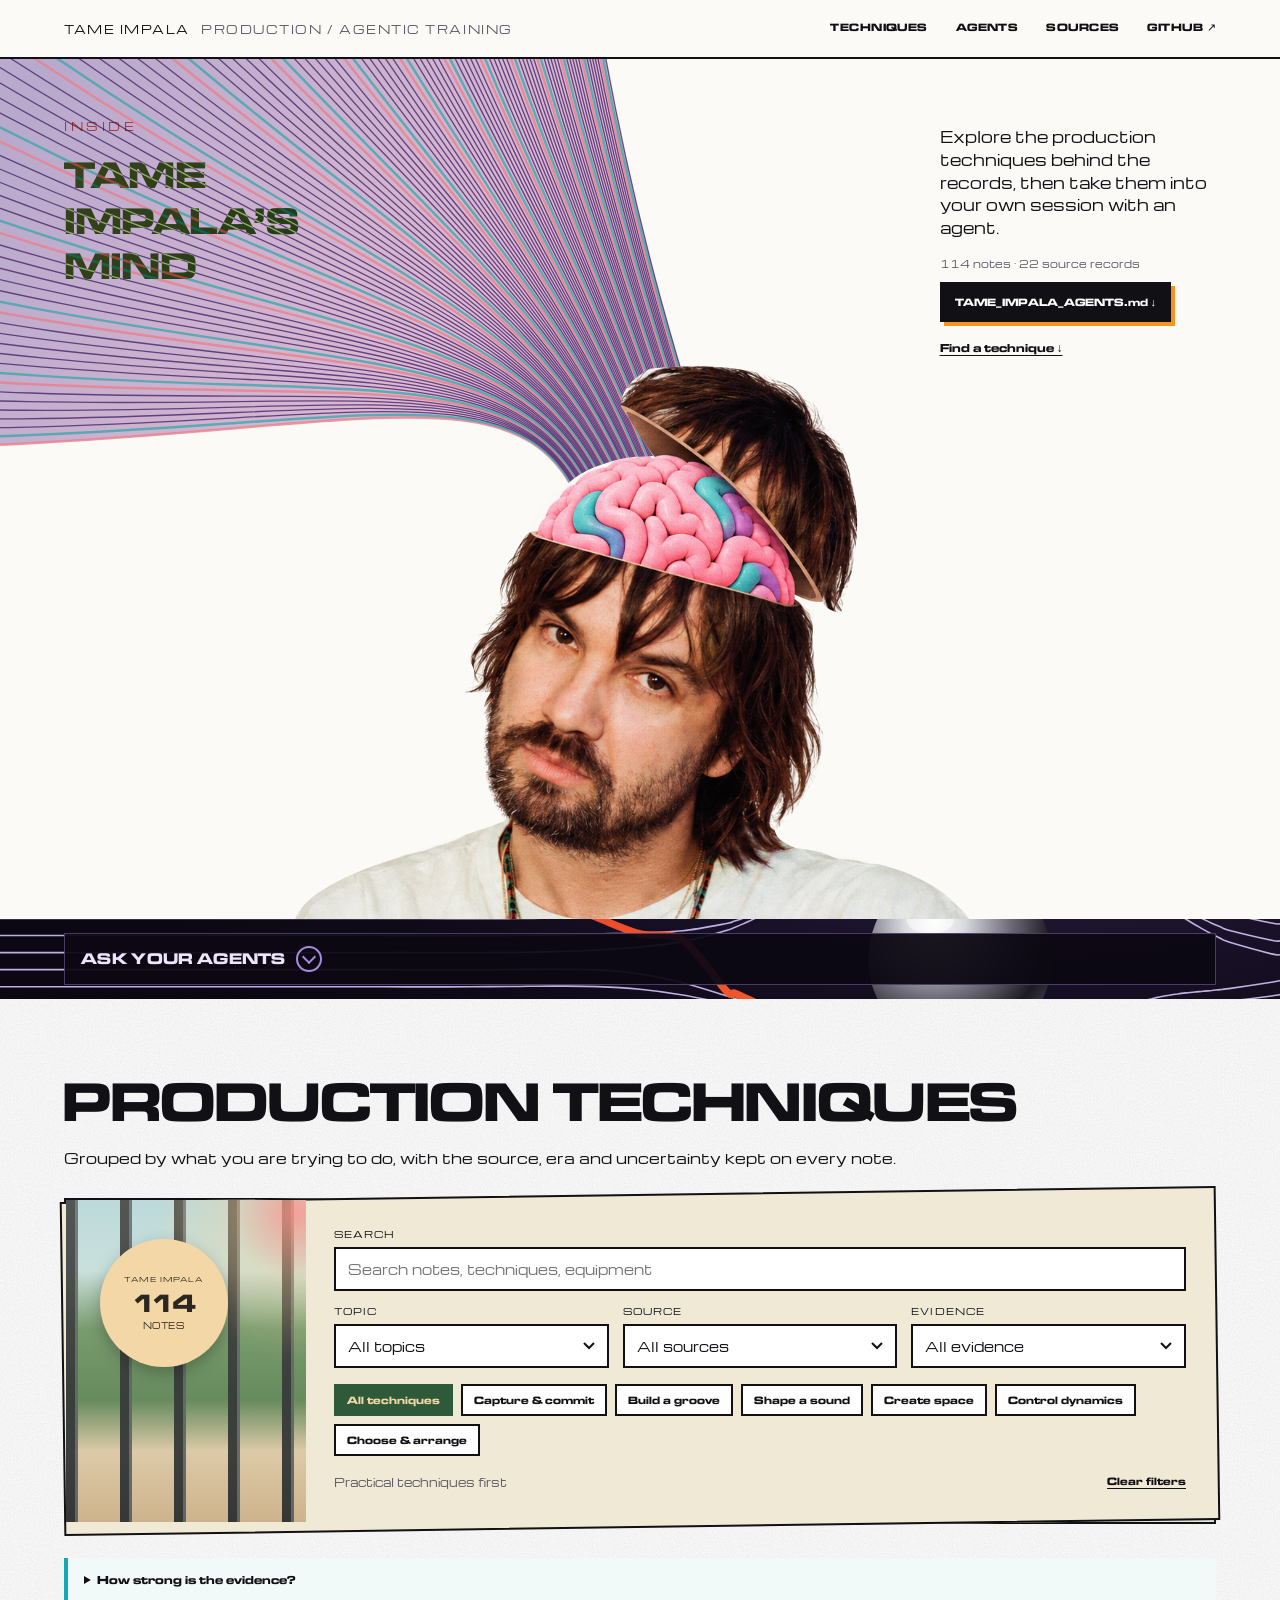
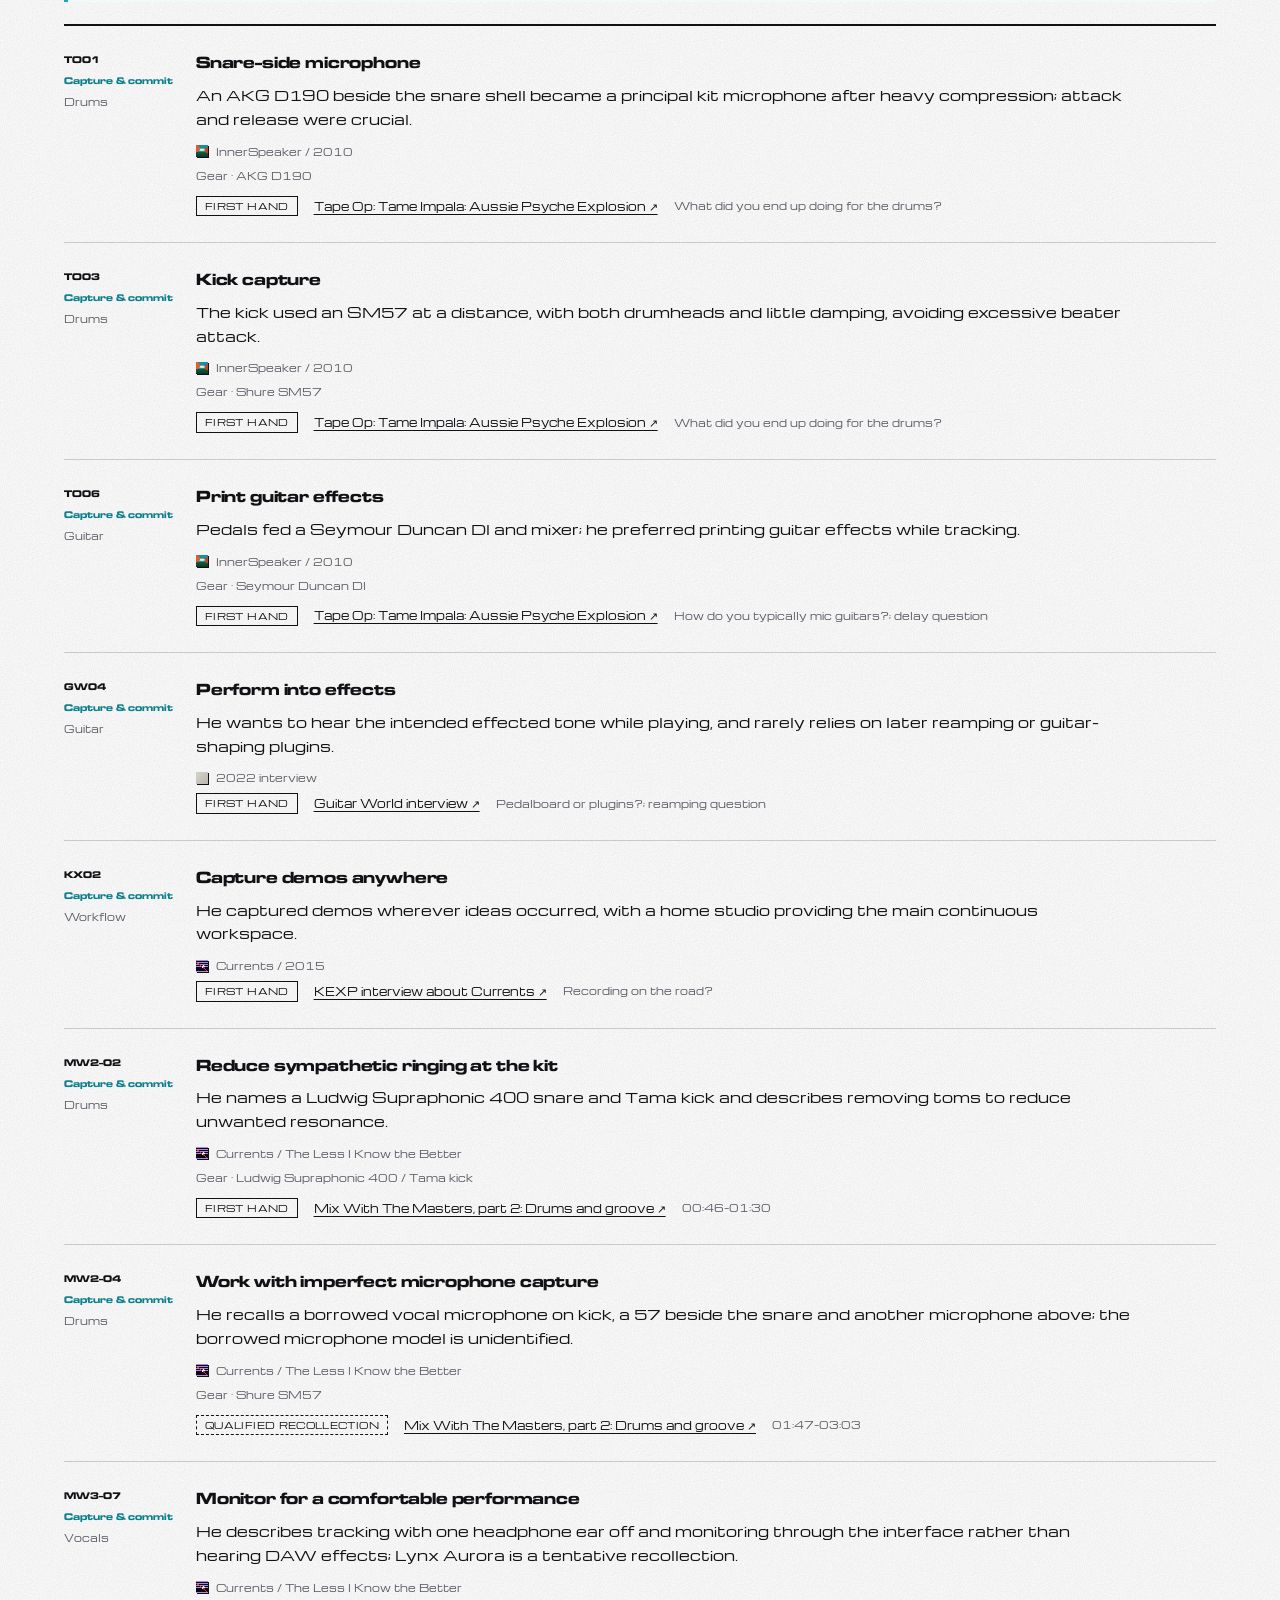
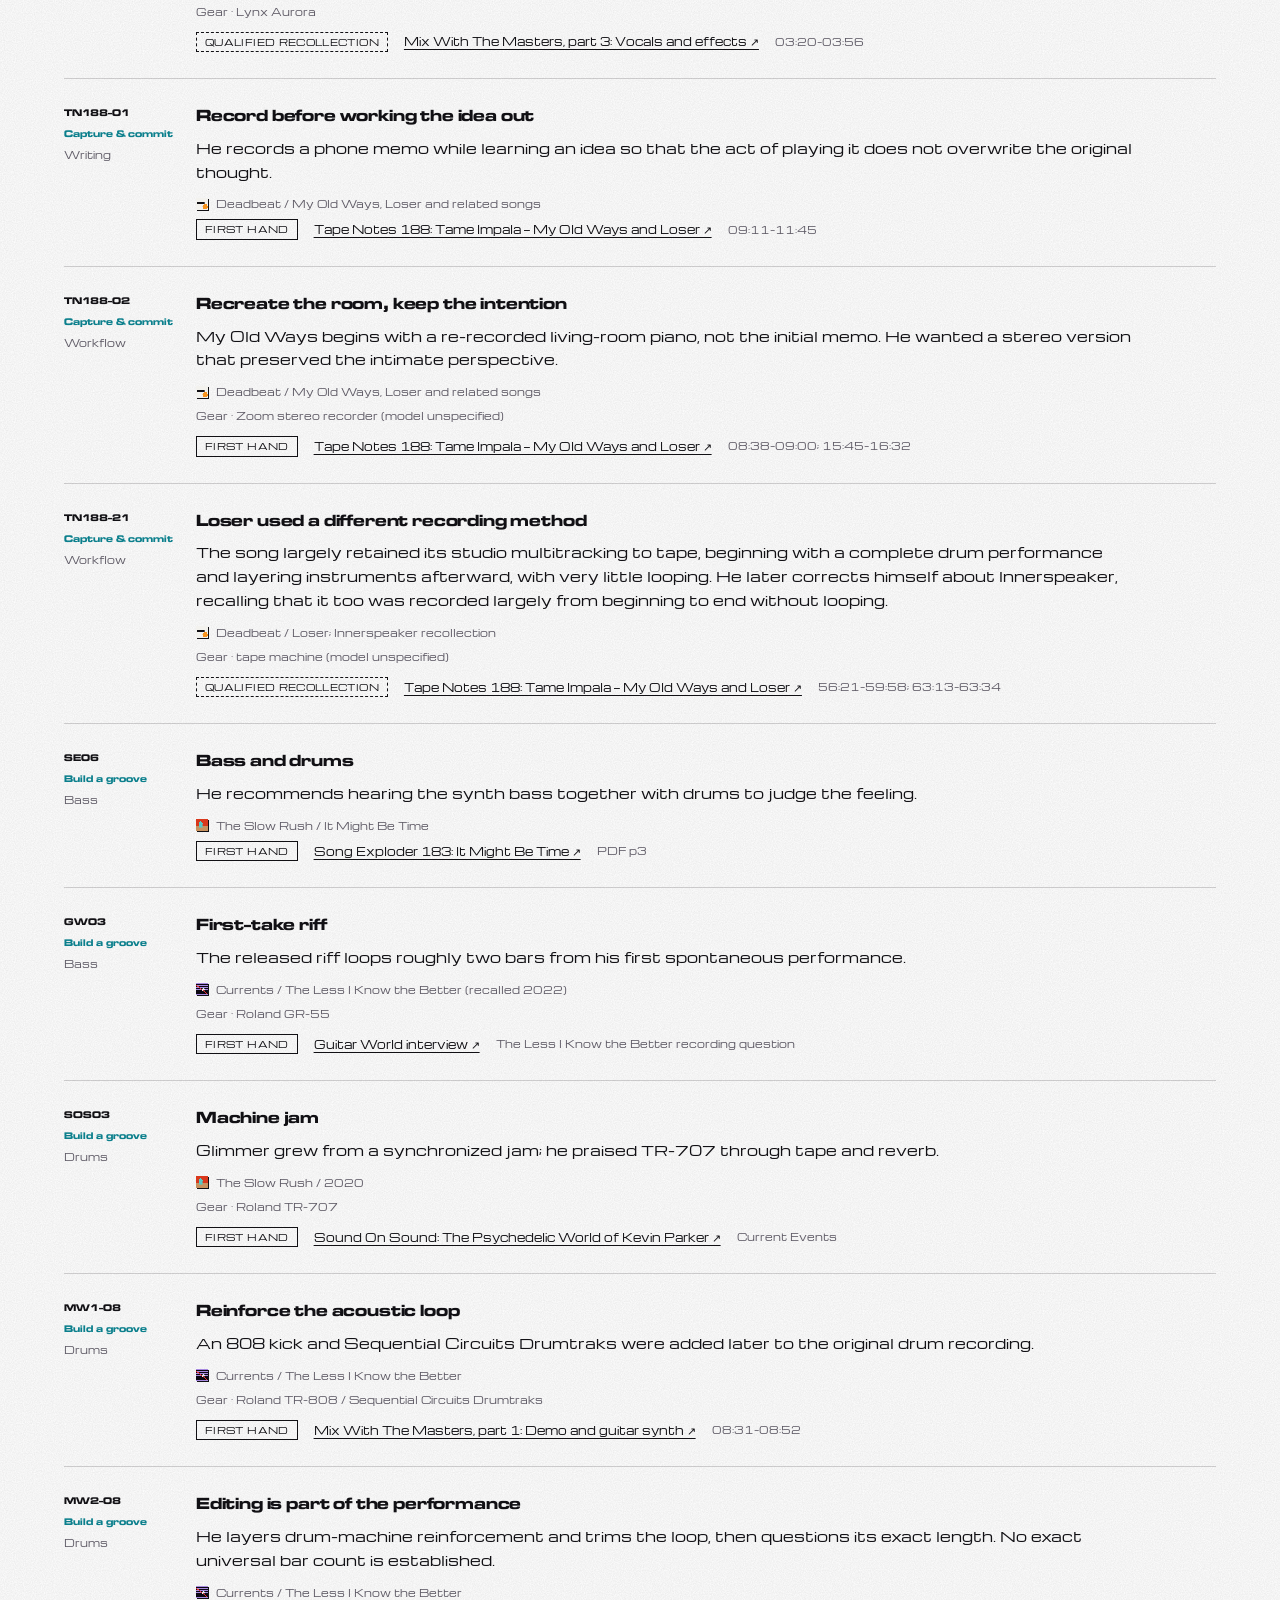
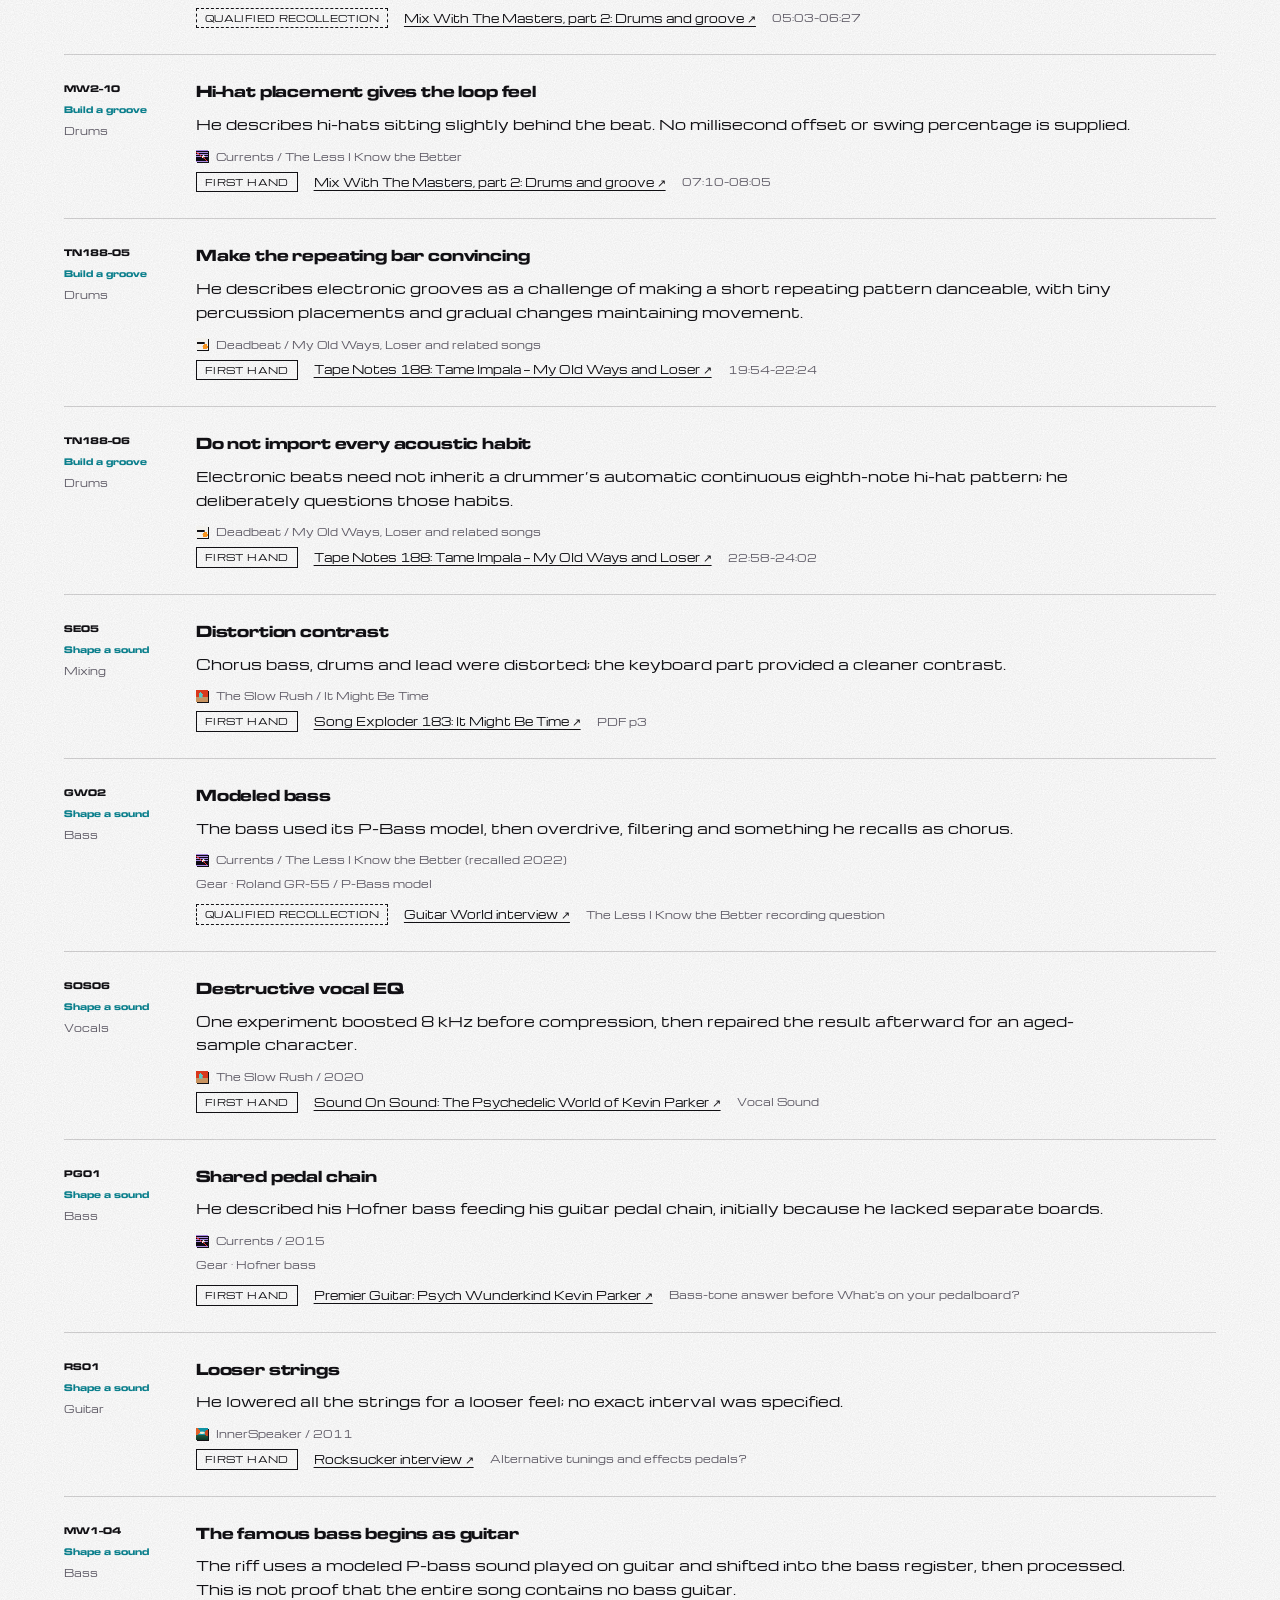
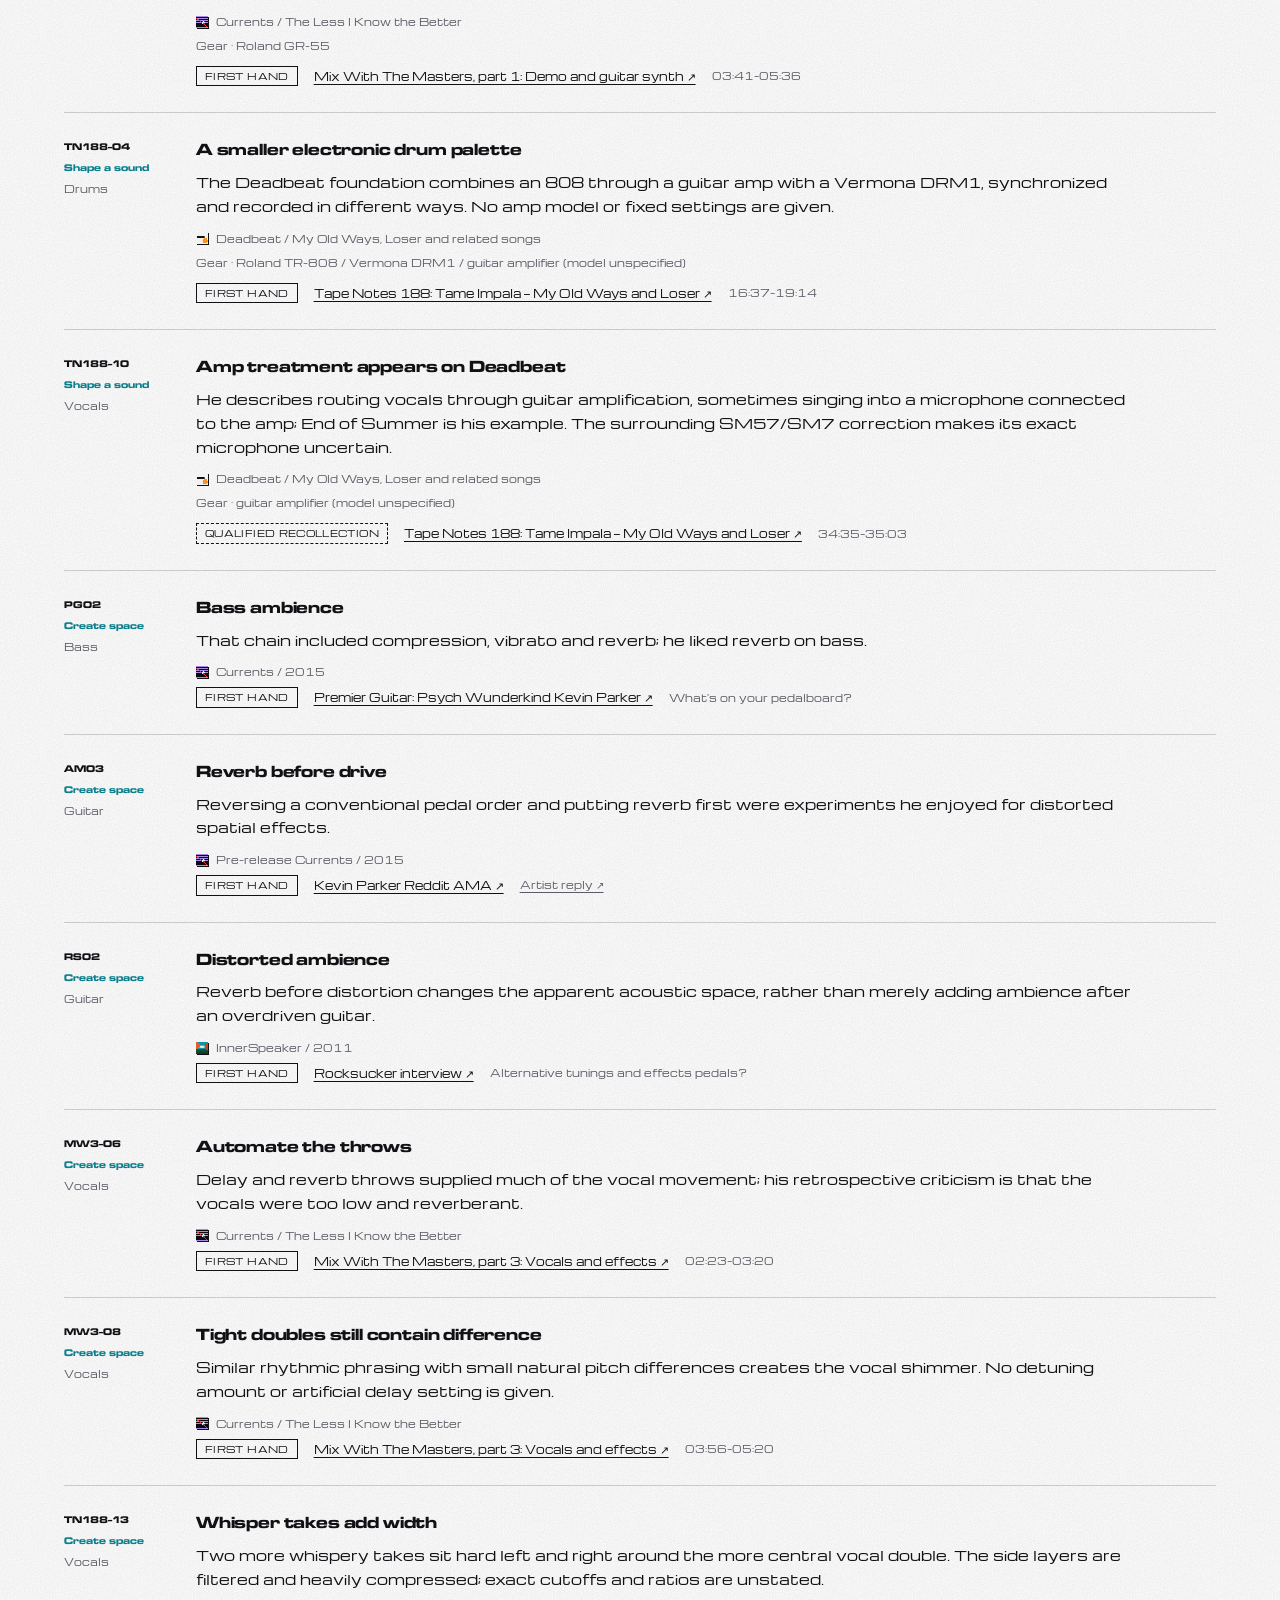
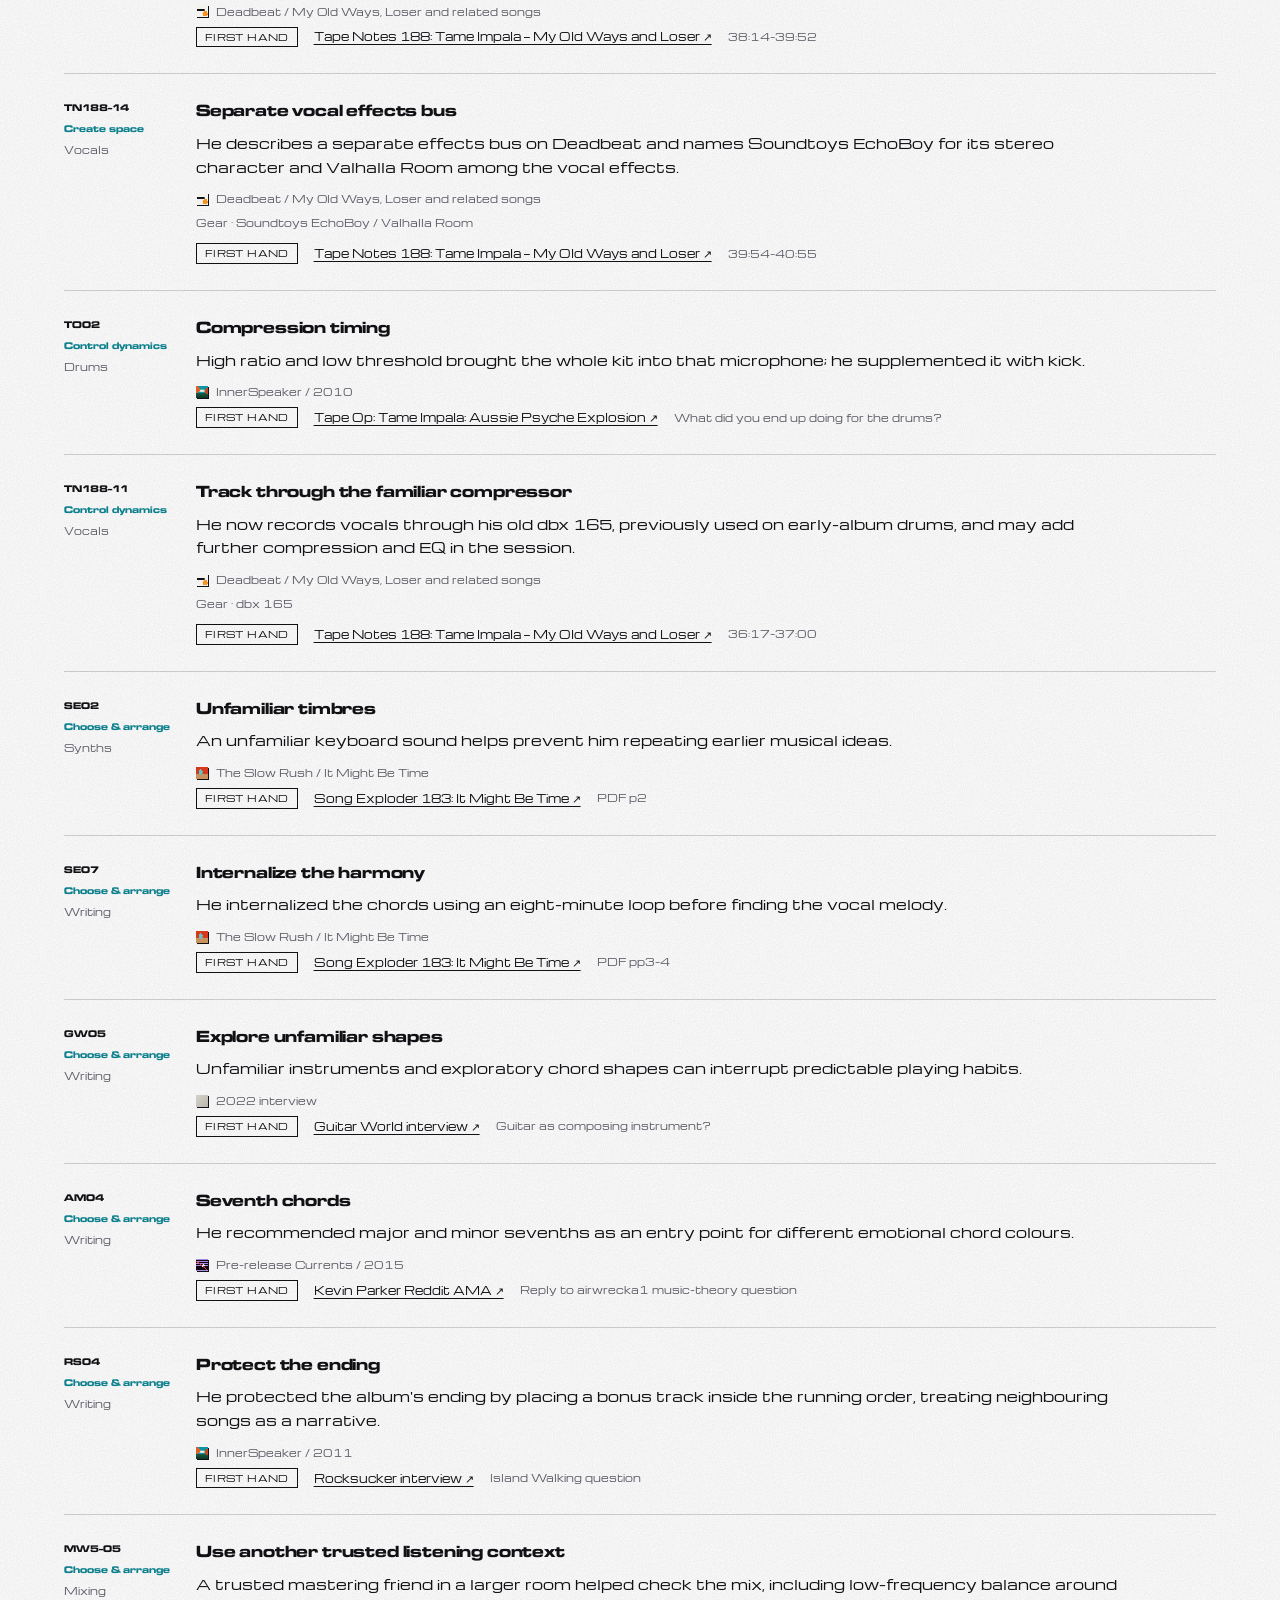
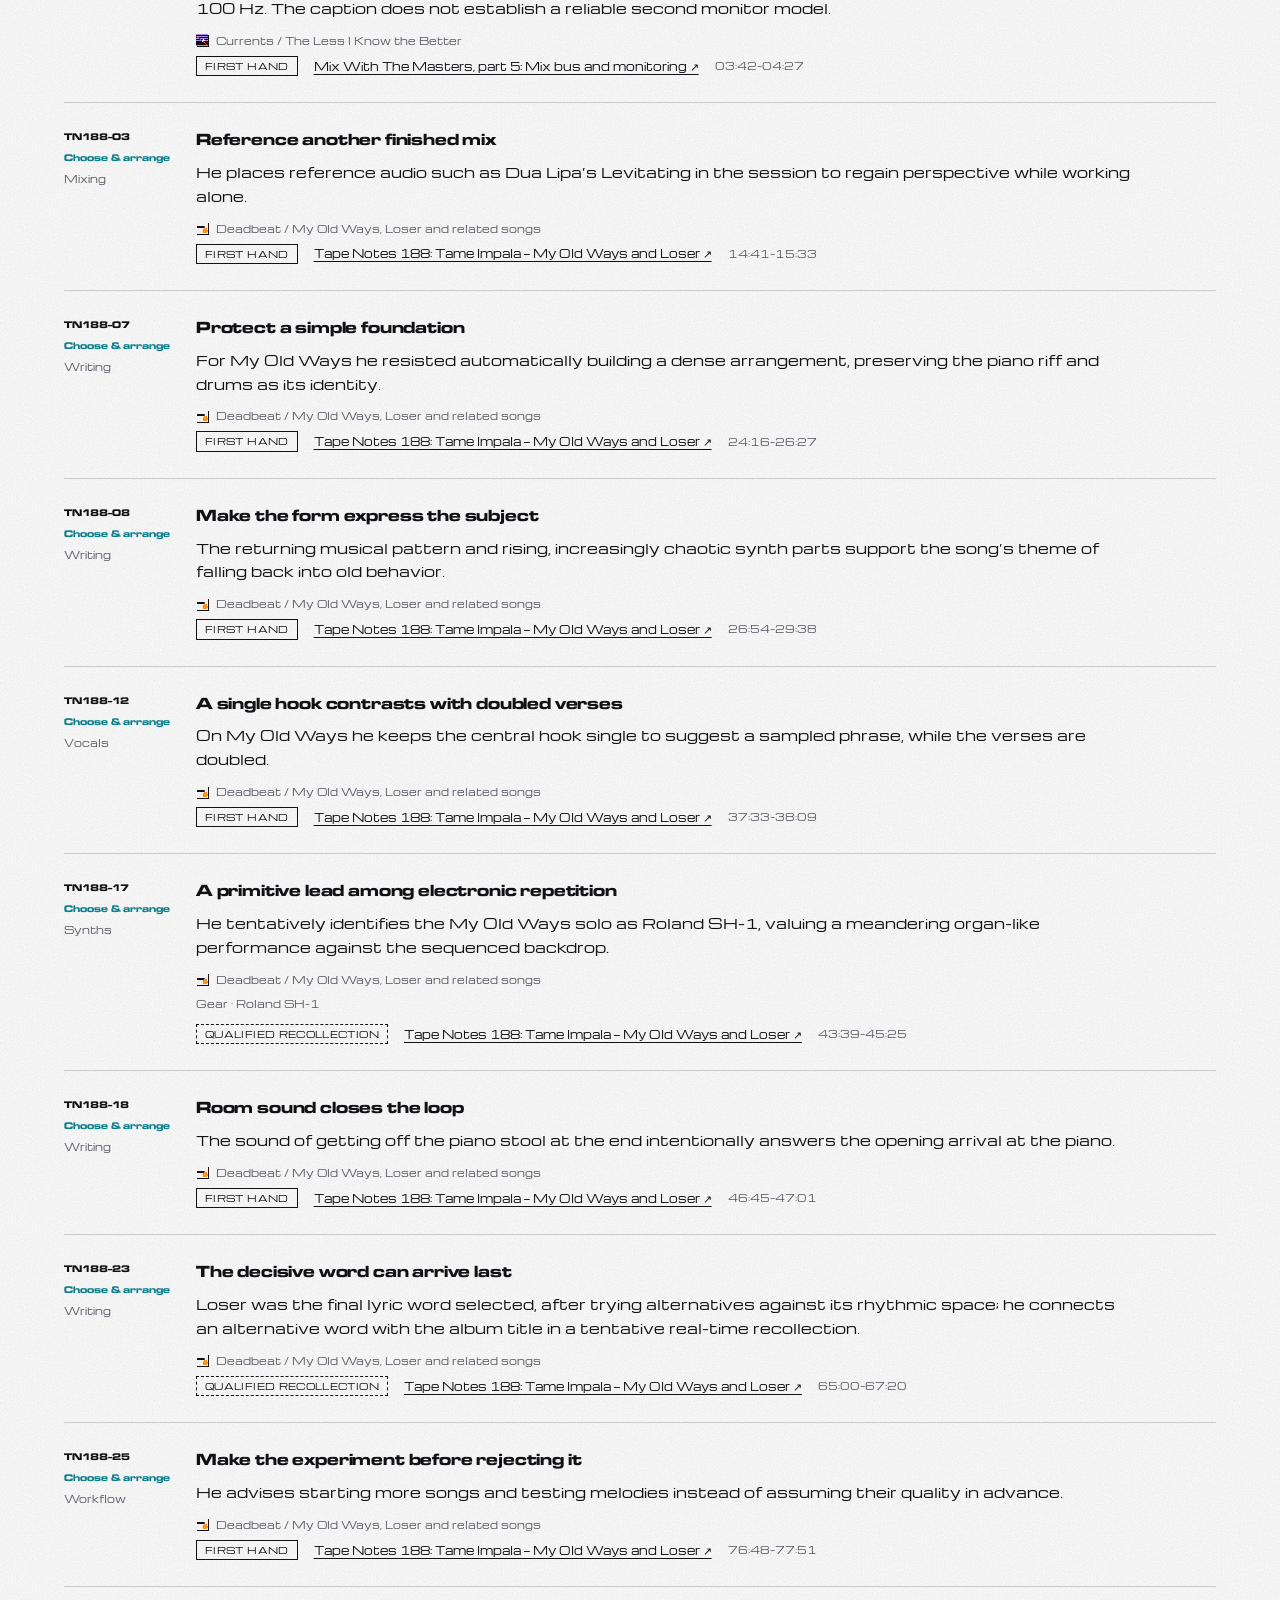
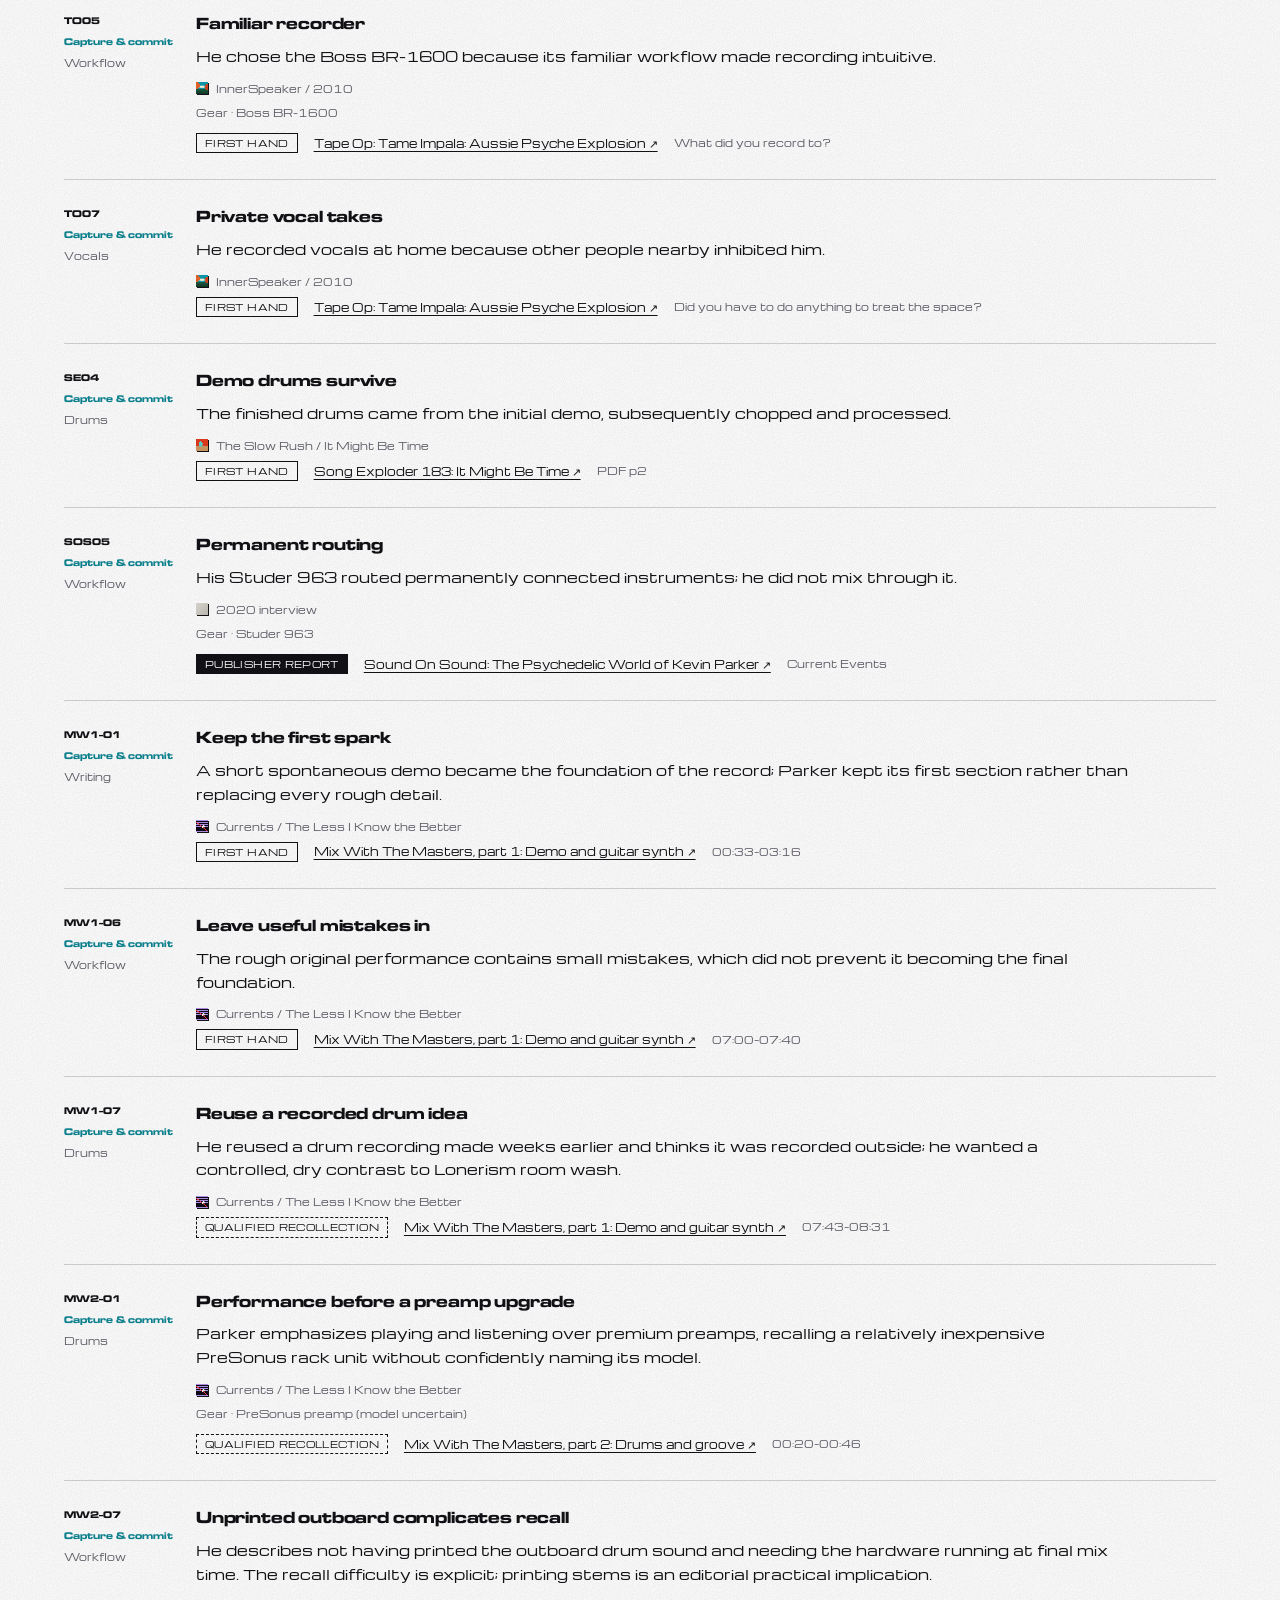
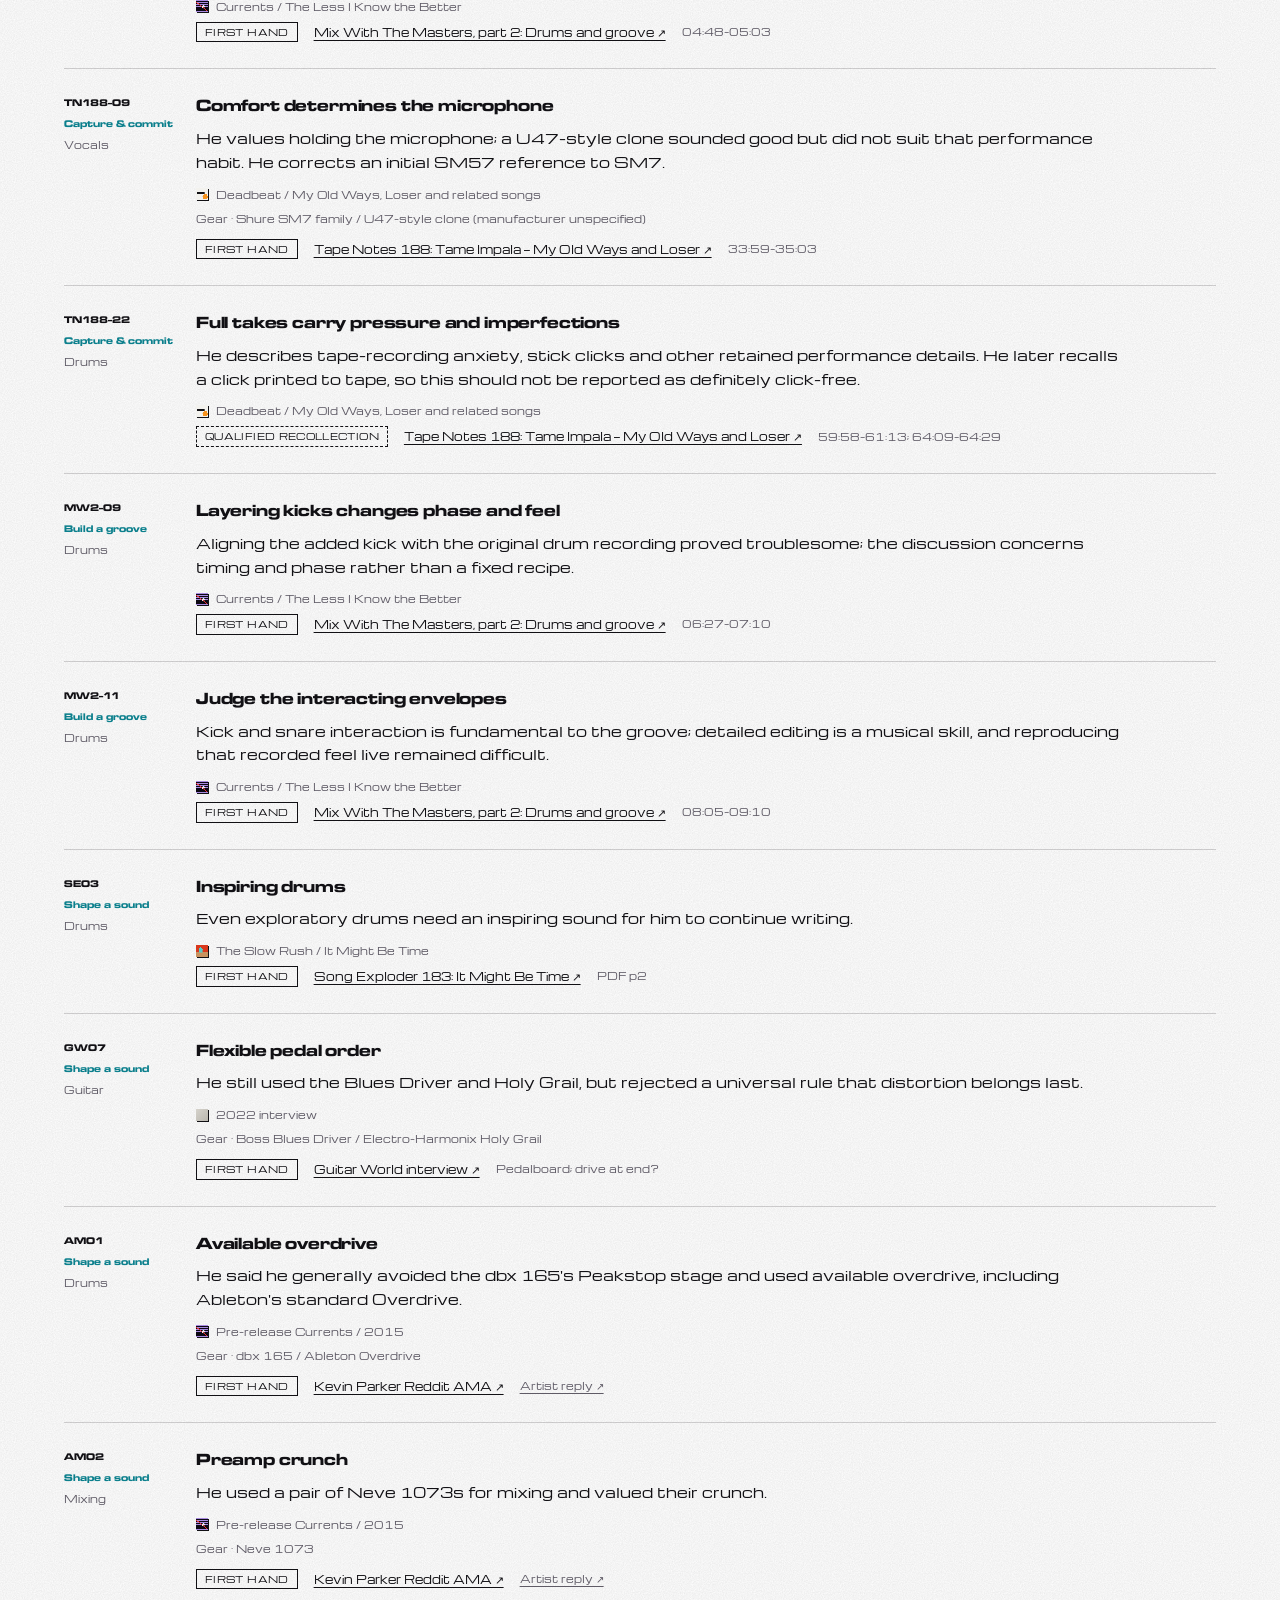
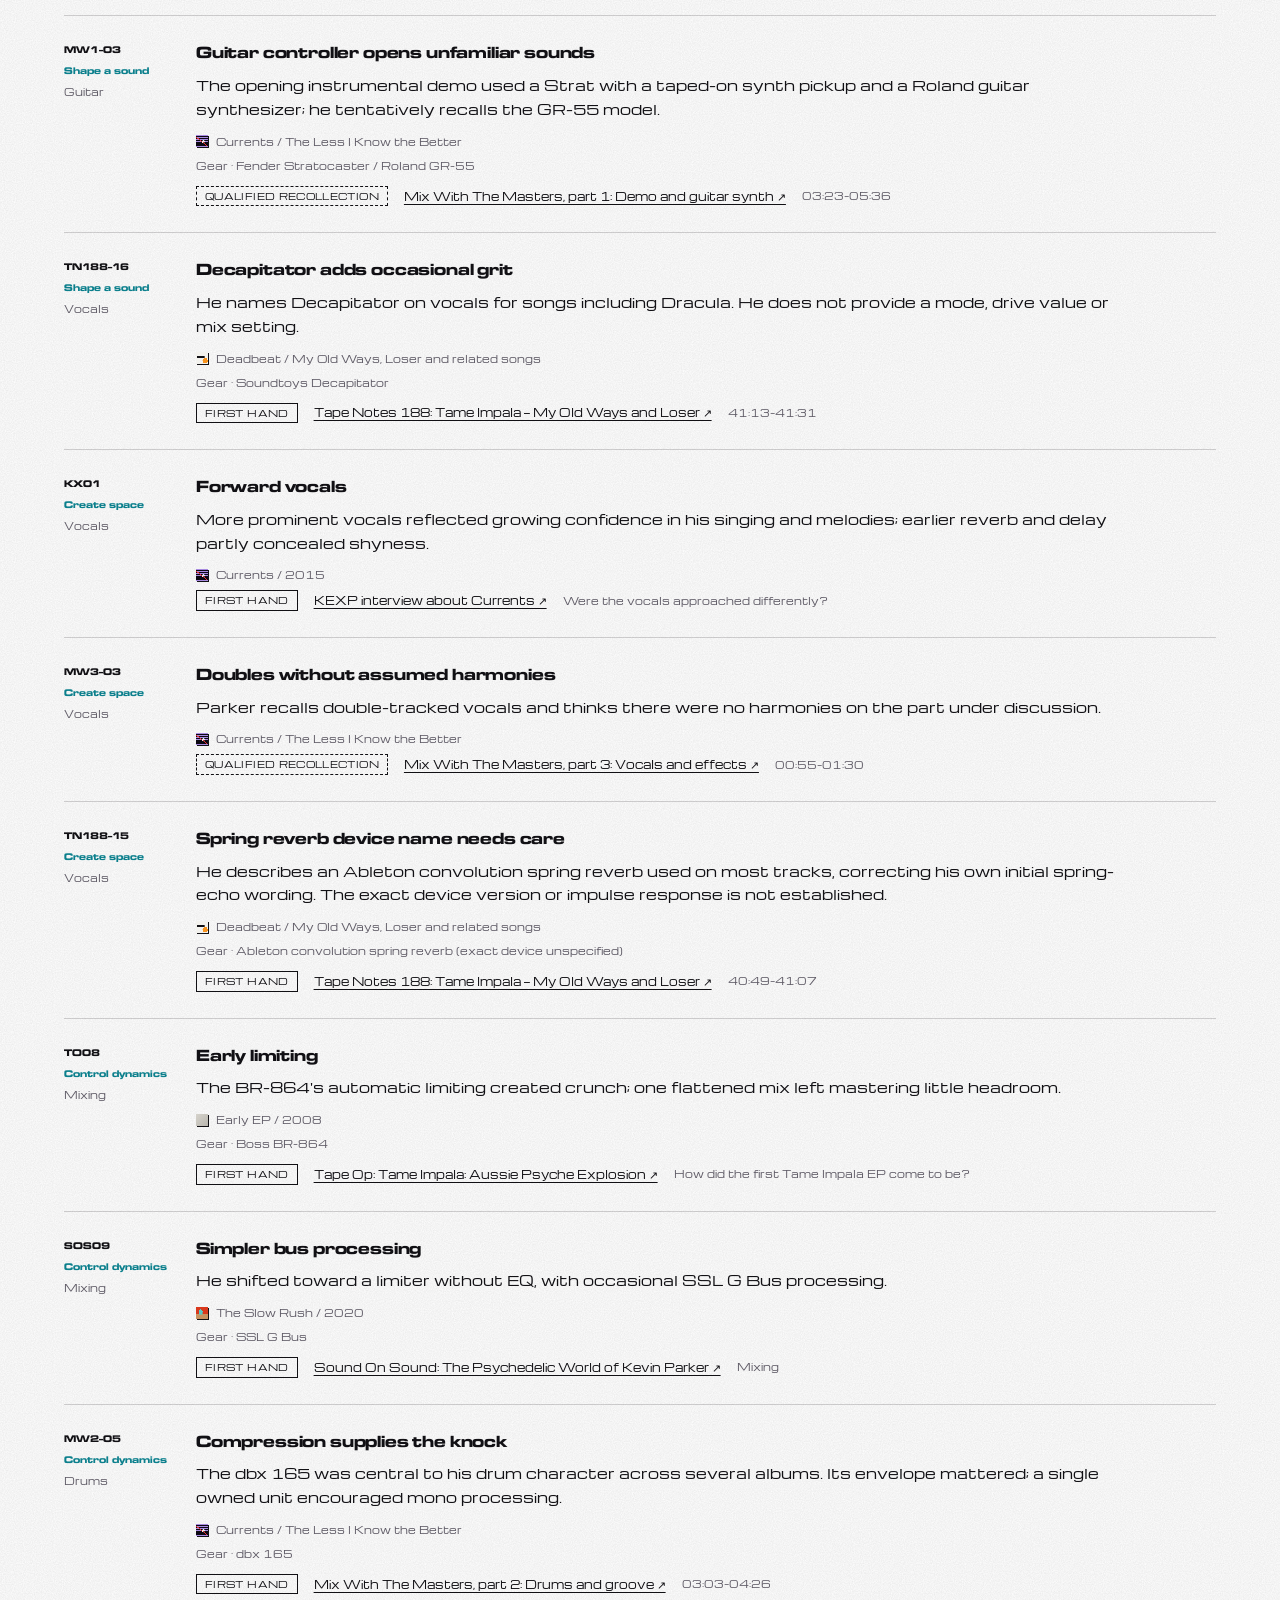
==== commit ea74b8d4: "Flow Currents lines from the brain and make the favicon transparent" ====
--- a/docs/index.html
+++ b/docs/index.html
@@ -13,8 +13,8 @@
 <meta property="og:image:alt" content="A playful fan collage of Kevin Parker with a colourful brain cutaway.">
 <meta property="og:url" content="https://ethansk.github.io/tame-impala-agentic-training/">
 <link rel="canonical" href="https://ethansk.github.io/tame-impala-agentic-training/">
-<link rel="icon" href="favicon.png?v=c86c768b77" type="image/png" sizes="64x64">
-<link rel="stylesheet" href="style.css?v=fde1da9b80">
+<link rel="icon" href="favicon.png?v=eea80c308b" type="image/png" sizes="64x64">
+<link rel="stylesheet" href="style.css?v=6c5131a6f6">
 <script src="app.js?v=cf365e1903" defer></script>
 </head>
 <body>
@@ -33,10 +33,7 @@
       <div class="mind-actions"><a class="primary" href="TAME_IMPALA_AGENTS.md" download aria-label="Download TAME_IMPALA_AGENTS.md">TAME_IMPALA_AGENTS.md ↓</a><a class="secondary" href="#reference">Find a technique ↓</a></div>
     </div>
   </div>
-  <div class="mind-figure"><img src="art/psychedelic-body.png?v=f3d4fe8088" width="1024" height="1536" fetchpriority="high" decoding="async" alt="Playful fan collage of Kevin Parker with his hair lifted like a lid over a pink, turquoise and violet brain, his body stretching down into long pink, purple and turquoise waves."></div>
-  <div class="mind-strings" aria-hidden="true"><img src="art/strings.svg?v=a344d10e9c" alt="" width="1440" height="420" decoding="async"></div>
-  <div class="mind-landscape" aria-hidden="true"><svg xmlns="http://www.w3.org/2000/svg" viewBox="0 0 1000 1000" preserveAspectRatio="xMidYMid slice" aria-hidden="true" focusable="false"><defs><linearGradient id="is-sky" x1="0" y1="0" x2="0" y2="1"><stop offset="0" stop-color="#0b8fa3"/><stop offset=".6" stop-color="#22b5bc"/><stop offset="1" stop-color="#a8e6d8"/></linearGradient><linearGradient id="is-ground" x1="0" y1="0" x2="0" y2="1"><stop offset="0" stop-color="#2f8a67"/><stop offset=".45" stop-color="#1c5c43"/><stop offset="1" stop-color="#0d2e20"/></linearGradient><linearGradient id="is-valley" x1="0" y1="0" x2="0" y2="1"><stop offset="0" stop-color="#9fe0ac" stop-opacity=".95"/><stop offset="1" stop-color="#3f9a63" stop-opacity="0"/></linearGradient><radialGradient id="is-vig" cx=".5" cy=".5" r=".75"><stop offset=".5" stop-color="#03202a" stop-opacity="0"/><stop offset="1" stop-color="#03202a" stop-opacity=".5"/></radialGradient><filter id="is-soft" x="-30%" y="-80%" width="160%" height="260%"><feGaussianBlur stdDeviation="14"/></filter><filter id="is-puff" x="-20%" y="-60%" width="140%" height="220%"><feGaussianBlur stdDeviation="2.5"/></filter><filter id="is-leaf" x="-8%" y="-8%" width="116%" height="116%"><feTurbulence type="fractalNoise" baseFrequency=".04" numOctaves="3" seed="7" result="n"/><feDisplacementMap in="SourceGraphic" in2="n" scale="38" xChannelSelector="R" yChannelSelector="G"/></filter><filter id="is-grain" x="0" y="0" width="100%" height="100%"><feTurbulence type="fractalNoise" baseFrequency=".85" numOctaves="2" seed="3" stitchTiles="stitch"/><feColorMatrix values="0 0 0 0 0 0 0 0 0 0 0 0 0 0 0 0 0 0 .28 0"/></filter><g id="is-row" filter="url(#is-puff)"><ellipse cx="-431" cy="-3.3" rx="39" ry="18.4" fill="#f7f2dc" opacity="0.9"/><ellipse cx="-367.2" cy="-2.9" rx="50.1" ry="23.7" fill="#f7f2dc" opacity="0.9"/><ellipse cx="-308.9" cy="-2.7" rx="40.9" ry="21.3" fill="#f7f2dc" opacity="0.9"/><ellipse cx="-246.2" cy="1.4" rx="48.4" ry="18.5" fill="#f7f2dc" opacity="0.8"/><ellipse cx="-167.1" cy="-5.6" rx="62.2" ry="15.5" fill="#f7f2dc" opacity="0.9"/><ellipse cx="-104.1" cy="5" rx="41.2" ry="20.2" fill="#f7f2dc" opacity="0.8"/><ellipse cx="-49.1" cy="3.7" rx="40.6" ry="17.1" fill="#f7f2dc" opacity="0.9"/><ellipse cx="4.1" cy="-5.8" rx="39" ry="14.2" fill="#f7f2dc" opacity="0.9"/><ellipse cx="56.8" cy="-4.5" rx="39" ry="22" fill="#f7f2dc" opacity="0.8"/><ellipse cx="138.8" cy="-1.6" rx="68.3" ry="19.4" fill="#f7f2dc" opacity="0.9"/><ellipse cx="226.9" cy="-5.6" rx="64.2" ry="13.2" fill="#f7f2dc" opacity="0.8"/><ellipse cx="286.5" cy="-3.1" rx="37.2" ry="23.8" fill="#f7f2dc" opacity="0.9"/><ellipse cx="367.7" cy="-1.2" rx="68.2" ry="21.6" fill="#f7f2dc" opacity="0.9"/><ellipse cx="437.1" cy="-3.9" rx="45.4" ry="23.6" fill="#f7f2dc" opacity="0.8"/><ellipse cx="509.4" cy="5.5" rx="56.5" ry="16.7" fill="#f7f2dc" opacity="0.9"/></g></defs><rect width="1000" height="1000" fill="url(#is-sky)"/><g filter="url(#is-soft)" fill="#f9f4e0"><ellipse cx="180" cy="250" rx="170" ry="62" opacity="0.85"/><ellipse cx="470" cy="205" rx="230" ry="80" opacity="0.9"/><ellipse cx="760" cy="260" rx="190" ry="66" opacity="0.85"/><ellipse cx="330" cy="330" rx="150" ry="44" opacity="0.7"/><ellipse cx="640" cy="330" rx="160" ry="46" opacity="0.7"/></g><use href="#is-row" transform="translate(500 140) scale(1 1)" opacity="0.95"/><use href="#is-row" transform="translate(500 224) scale(0.8 -0.8)" opacity="0.905"/><use href="#is-row" transform="translate(500 291.2) scale(0.64 0.64)" opacity="0.86"/><use href="#is-row" transform="translate(500 345) scale(0.512 -0.512)" opacity="0.815"/><use href="#is-row" transform="translate(500 388) scale(0.41 0.41)" opacity="0.77"/><use href="#is-row" transform="translate(500 422.4) scale(0.328 -0.328)" opacity="0.725"/><use href="#is-row" transform="translate(500 449.9) scale(0.262 0.262)" opacity="0.68"/><use href="#is-row" transform="translate(500 471.9) scale(0.21 -0.21)" opacity="0.635"/><use href="#is-row" transform="translate(500 489.5) scale(0.168 0.168)" opacity="0.59"/><use href="#is-row" transform="translate(500 503.6) scale(0.134 -0.134)" opacity="0.545"/><use href="#is-row" transform="translate(500 514.9) scale(0.107 0.107)" opacity="0.5"/><use href="#is-row" transform="translate(500 523.9) scale(0.086 -0.086)" opacity="0.455"/><rect y="560" width="1000" height="440" fill="url(#is-ground)"/><path d="M500 560L120 1000H880Z" fill="url(#is-valley)"/><path d="M0 520C120 490 230 570 330 578C400 584 460 568 500 566C540 568 600 584 670 578C770 570 880 490 1000 520V650H0Z" fill="#165047"/><g filter="url(#is-leaf)"><circle cx="195.7" cy="923" r="59" fill="#2d6b3c" opacity="0.9"/><circle cx="138.2" cy="989.9" r="35.9" fill="#c9441f" opacity="1"/><circle cx="276.3" cy="965" r="46.3" fill="#8e2c14" opacity="0.9"/><circle cx="588" cy="965.7" r="44.6" fill="#5d8f3a" opacity="1"/><circle cx="965.3" cy="951.6" r="58.6" fill="#b8401c" opacity="1"/><circle cx="939.4" cy="820.3" r="60.7" fill="#e0602a" opacity="0.9"/><circle cx="49.1" cy="920" r="31.5" fill="#f3b04a" opacity="0.9"/><circle cx="788.8" cy="911.8" r="37.6" fill="#5d8f3a" opacity="0.9"/><circle cx="223.2" cy="898.7" r="51.2" fill="#c9441f" opacity="0.9"/><circle cx="251.2" cy="859.1" r="33" fill="#1f4d30" opacity="0.9"/><circle cx="555.3" cy="884.8" r="25.9" fill="#e0602a" opacity="1"/><circle cx="166.7" cy="991.2" r="63.1" fill="#ef8a34" opacity="0.9"/><circle cx="714" cy="816" r="39.3" fill="#8e2c14" opacity="0.9"/><circle cx="93.4" cy="787.6" r="26.8" fill="#c9441f" opacity="0.9"/><circle cx="549" cy="993.2" r="26.4" fill="#5d8f3a" opacity="0.9"/><circle cx="811" cy="951.9" r="39.5" fill="#2d6b3c" opacity="0.9"/><circle cx="461.4" cy="882.9" r="30.3" fill="#3e7f3a" opacity="0.9"/><circle cx="114" cy="901.3" r="27" fill="#b8401c" opacity="0.9"/><circle cx="123.5" cy="939.6" r="47" fill="#e0602a" opacity="0.9"/><circle cx="650.6" cy="749" r="30.2" fill="#3e7f3a" opacity="1"/><circle cx="116.8" cy="910.1" r="47.6" fill="#e0602a" opacity="1"/><circle cx="1010.4" cy="771.7" r="47.6" fill="#5d8f3a" opacity="0.9"/><circle cx="810.8" cy="850" r="53.9" fill="#3e7f3a" opacity="0.9"/><circle cx="45.4" cy="985.2" r="34.3" fill="#8e2c14" opacity="0.9"/><circle cx="404.8" cy="908.4" r="43.1" fill="#f3b04a" opacity="0.9"/><circle cx="-12.4" cy="942.6" r="35.6" fill="#d6a44a" opacity="0.9"/><circle cx="642.2" cy="931.8" r="59.1" fill="#e0602a" opacity="0.9"/><circle cx="224.1" cy="971.8" r="40.1" fill="#2d6b3c" opacity="0.9"/><circle cx="243.8" cy="865.4" r="57.4" fill="#1f4d30" opacity="0.9"/><circle cx="354.2" cy="818.7" r="54.9" fill="#27593a" opacity="0.9"/><circle cx="325.9" cy="868.5" r="47.6" fill="#5d8f3a" opacity="0.9"/><circle cx="432.5" cy="946.8" r="25.3" fill="#8e2c14" opacity="0.9"/><circle cx="898" cy="866.5" r="52.6" fill="#1f4d30" opacity="1"/><circle cx="145.9" cy="740.9" r="57.8" fill="#3e7f3a" opacity="0.9"/><circle cx="358.8" cy="741.8" r="50.8" fill="#1f4d30" opacity="0.9"/><circle cx="598" cy="981.5" r="29.2" fill="#5d8f3a" opacity="0.9"/><circle cx="35.1" cy="852" r="47.5" fill="#2d6b3c" opacity="0.9"/><circle cx="33.4" cy="797" r="50.4" fill="#2d6b3c" opacity="0.9"/><circle cx="972.5" cy="950.2" r="49.7" fill="#ef8a34" opacity="0.9"/><circle cx="452" cy="802" r="51.4" fill="#2d6b3c" opacity="0.9"/><circle cx="310.7" cy="994.2" r="43.8" fill="#2d6b3c" opacity="0.9"/><circle cx="481.4" cy="976.4" r="59" fill="#c9441f" opacity="1"/><circle cx="952.4" cy="967.1" r="63.2" fill="#f3b04a" opacity="1"/><circle cx="592.4" cy="852.7" r="40.9" fill="#8e2c14" opacity="0.9"/><circle cx="652.7" cy="828.6" r="50.6" fill="#27593a" opacity="1"/><circle cx="398.6" cy="968.8" r="63" fill="#27593a" opacity="0.9"/><circle cx="633.8" cy="806.1" r="48.5" fill="#2d6b3c" opacity="0.9"/><circle cx="461.2" cy="892.1" r="22.1" fill="#3e7f3a" opacity="1"/><circle cx="427.6" cy="981" r="53.7" fill="#5d8f3a" opacity="0.9"/><circle cx="975.7" cy="993.4" r="44" fill="#c9441f" opacity="0.9"/><circle cx="90.5" cy="924.8" r="44.9" fill="#c9441f" opacity="0.9"/><circle cx="15.1" cy="990.5" r="56.4" fill="#ef8a34" opacity="1"/><circle cx="526.5" cy="945.2" r="56" fill="#3e7f3a" opacity="0.9"/><circle cx="60.1" cy="833.4" r="34.7" fill="#f3b04a" opacity="0.9"/><circle cx="20.1" cy="741.9" r="29.1" fill="#27593a" opacity="1"/><circle cx="12.8" cy="896.1" r="37.3" fill="#c9441f" opacity="1"/><circle cx="262.1" cy="891.9" r="22.7" fill="#ef8a34" opacity="0.9"/><circle cx="404.4" cy="985.8" r="60.5" fill="#2d6b3c" opacity="0.9"/><circle cx="21.7" cy="982.9" r="34.7" fill="#8e2c14" opacity="0.9"/><circle cx="120.3" cy="981.8" r="44.2" fill="#3e7f3a" opacity="1"/><circle cx="85.7" cy="893.7" r="46.1" fill="#d6a44a" opacity="0.9"/><circle cx="582.8" cy="821.3" r="55" fill="#5d8f3a" opacity="0.9"/><circle cx="758.8" cy="791.7" r="48.4" fill="#27593a" opacity="0.9"/><circle cx="684.8" cy="865.6" r="26.5" fill="#3e7f3a" opacity="0.9"/><circle cx="704.5" cy="868.1" r="39.5" fill="#3e7f3a" opacity="0.9"/><circle cx="466.3" cy="813.5" r="48.7" fill="#f3b04a" opacity="0.9"/><circle cx="117.5" cy="959.4" r="25.1" fill="#d6a44a" opacity="0.9"/><circle cx="848.4" cy="930.1" r="49.1" fill="#5d8f3a" opacity="0.9"/><circle cx="850.8" cy="800.5" r="32.4" fill="#e0602a" opacity="0.9"/><circle cx="441.8" cy="897" r="44.3" fill="#27593a" opacity="1"/><circle cx="977.9" cy="763.2" r="65.3" fill="#ef8a34" opacity="0.9"/><circle cx="455.2" cy="902.4" r="50.1" fill="#2d6b3c" opacity="0.9"/><circle cx="481.7" cy="900.2" r="39" fill="#5d8f3a" opacity="0.9"/><circle cx="563.7" cy="855.3" r="64.7" fill="#2d6b3c" opacity="1"/><circle cx="545.2" cy="768.5" r="42" fill="#8e2c14" opacity="0.9"/><circle cx="215" cy="876.7" r="27.5" fill="#3e7f3a" opacity="0.9"/><circle cx="358.1" cy="885.4" r="34.5" fill="#1f4d30" opacity="1"/><circle cx="213.6" cy="913" r="31.3" fill="#d6a44a" opacity="1"/><circle cx="298.5" cy="745.9" r="25" fill="#8e2c14" opacity="0.9"/><circle cx="485.8" cy="956.1" r="58.7" fill="#27593a" opacity="0.9"/><circle cx="808" cy="813.2" r="49.6" fill="#1f4d30" opacity="0.9"/><circle cx="578.6" cy="814.7" r="47.1" fill="#27593a" opacity="1"/><circle cx="77.6" cy="907.9" r="58.1" fill="#27593a" opacity="1"/><circle cx="328.1" cy="903.5" r="61.3" fill="#ef8a34" opacity="1"/><circle cx="696.4" cy="919.8" r="36.4" fill="#d6a44a" opacity="1"/><circle cx="783.3" cy="990.3" r="39" fill="#d6a44a" opacity="0.9"/><circle cx="602.4" cy="956.2" r="55.9" fill="#3e7f3a" opacity="0.9"/><circle cx="156" cy="969.5" r="35.4" fill="#1f4d30" opacity="0.9"/><circle cx="738.7" cy="920.7" r="55.3" fill="#2d6b3c" opacity="0.9"/><circle cx="754.1" cy="942.6" r="24.3" fill="#8e2c14" opacity="0.9"/><circle cx="751.4" cy="998.8" r="45.2" fill="#e0602a" opacity="0.9"/><circle cx="150.8" cy="888.6" r="22.7" fill="#b8401c" opacity="1"/><circle cx="406.8" cy="797.2" r="31.3" fill="#d6a44a" opacity="1"/><circle cx="916.2" cy="870.8" r="23.2" fill="#8e2c14" opacity="1"/><circle cx="392.8" cy="865.4" r="50.8" fill="#d6a44a" opacity="0.9"/><circle cx="534.4" cy="991.3" r="40.9" fill="#1f4d30" opacity="0.9"/><circle cx="446.2" cy="762.3" r="48.5" fill="#1f4d30" opacity="1"/><circle cx="719.6" cy="874.6" r="38.9" fill="#27593a" opacity="0.9"/><circle cx="291.3" cy="919.8" r="30.5" fill="#f3b04a" opacity="0.9"/><circle cx="690.9" cy="994.1" r="45.9" fill="#5d8f3a" opacity="1"/><circle cx="384.1" cy="768.8" r="51.6" fill="#1f4d30" opacity="0.9"/><circle cx="1000.9" cy="760.1" r="49.3" fill="#f3b04a" opacity="1"/><circle cx="921.8" cy="802.9" r="54.7" fill="#27593a" opacity="0.9"/><circle cx="148.4" cy="895.6" r="64" fill="#d6a44a" opacity="0.9"/><circle cx="20" cy="808.4" r="52.2" fill="#ef8a34" opacity="0.9"/><circle cx="38.4" cy="857.1" r="36.3" fill="#3e7f3a" opacity="1"/><circle cx="910.2" cy="971.7" r="58" fill="#ef8a34" opacity="1"/><circle cx="789.5" cy="798.2" r="31.8" fill="#5d8f3a" opacity="1"/><circle cx="815.3" cy="789.8" r="48.1" fill="#5d8f3a" opacity="0.9"/><circle cx="937.5" cy="924.2" r="61.7" fill="#3e7f3a" opacity="0.9"/></g><g filter="url(#is-leaf)"><circle cx="-9.5" cy="343.3" r="37.3" fill="#c9441f" opacity="0.9"/><circle cx="-29.8" cy="7.5" r="52.8" fill="#c9441f" opacity="0.9"/><circle cx="19.3" cy="678.7" r="44.6" fill="#e0602a" opacity="0.9"/><circle cx="94.5" cy="632.4" r="29.9" fill="#8e2c14" opacity="0.9"/><circle cx="40.7" cy="373.7" r="60.9" fill="#ef8a34" opacity="1"/><circle cx="174" cy="529" r="32.5" fill="#d6a44a" opacity="1"/><circle cx="13.5" cy="448.7" r="44" fill="#e0602a" opacity="1"/><circle cx="132.5" cy="355.9" r="29.8" fill="#b8401c" opacity="1"/><circle cx="170" cy="732" r="21.2" fill="#ef8a34" opacity="0.9"/><circle cx="10.5" cy="69.1" r="30.5" fill="#d6a44a" opacity="1"/><circle cx="134.5" cy="731.8" r="29.1" fill="#d6a44a" opacity="0.9"/><circle cx="78" cy="542.5" r="34.6" fill="#d6a44a" opacity="0.9"/><circle cx="57.5" cy="48.5" r="58.7" fill="#e0602a" opacity="0.9"/><circle cx="187.3" cy="154" r="31.8" fill="#e0602a" opacity="1"/><circle cx="134.6" cy="435.5" r="44.8" fill="#8e2c14" opacity="1"/><circle cx="-14.8" cy="253.4" r="60.9" fill="#c9441f" opacity="0.9"/><circle cx="-22.8" cy="571.4" r="68.2" fill="#e0602a" opacity="0.9"/><circle cx="22.8" cy="385.1" r="40" fill="#f3b04a" opacity="0.9"/><circle cx="12.8" cy="120" r="47.8" fill="#8e2c14" opacity="0.9"/><circle cx="-22.7" cy="292.4" r="61.3" fill="#ef8a34" opacity="1"/><circle cx="-20.5" cy="363.3" r="39.3" fill="#c9441f" opacity="0.9"/><circle cx="134.5" cy="571.8" r="34.7" fill="#e0602a" opacity="1"/><circle cx="81.1" cy="604" r="43.6" fill="#e0602a" opacity="0.9"/><circle cx="94.7" cy="193.6" r="45.8" fill="#e0602a" opacity="0.9"/><circle cx="-27.9" cy="514.2" r="33" fill="#ef8a34" opacity="0.9"/><circle cx="10.6" cy="737.3" r="65.7" fill="#e0602a" opacity="1"/><circle cx="103.9" cy="270" r="34.7" fill="#f3b04a" opacity="1"/><circle cx="-7" cy="273.3" r="38.5" fill="#b8401c" opacity="1"/><circle cx="119.9" cy="653.5" r="35.2" fill="#f3b04a" opacity="0.9"/><circle cx="56.8" cy="728.8" r="34.2" fill="#e0602a" opacity="0.9"/><circle cx="-23.7" cy="717.9" r="54.5" fill="#8e2c14" opacity="0.9"/><circle cx="102.6" cy="379.8" r="41.9" fill="#c9441f" opacity="1"/><circle cx="7.4" cy="653" r="34.3" fill="#d6a44a" opacity="1"/><circle cx="22.9" cy="655.4" r="33.7" fill="#ef8a34" opacity="1"/><circle cx="-28.7" cy="328.3" r="63" fill="#b8401c" opacity="0.9"/><circle cx="-30" cy="633.2" r="50.1" fill="#8e2c14" opacity="0.9"/><circle cx="83.2" cy="482.5" r="45.2" fill="#8e2c14" opacity="0.9"/><circle cx="71.6" cy="301.8" r="38.8" fill="#d6a44a" opacity="0.9"/><circle cx="192.3" cy="189.1" r="19.8" fill="#ef8a34" opacity="1"/><circle cx="-16.1" cy="335" r="38.9" fill="#c9441f" opacity="1"/><circle cx="202.9" cy="643.6" r="27.9" fill="#c9441f" opacity="1"/><circle cx="135.8" cy="475.2" r="38.8" fill="#8e2c14" opacity="0.9"/><circle cx="26.2" cy="198.2" r="26.2" fill="#f3b04a" opacity="0.9"/><circle cx="158.8" cy="260.1" r="33.7" fill="#8e2c14" opacity="0.9"/><circle cx="93.5" cy="701.8" r="53.4" fill="#e0602a" opacity="0.9"/><circle cx="-22.5" cy="601.6" r="38.7" fill="#c9441f" opacity="0.9"/><circle cx="89.4" cy="-11.3" r="50.9" fill="#ef8a34" opacity="0.9"/><circle cx="182.6" cy="727.7" r="37.2" fill="#e0602a" opacity="0.9"/><circle cx="101.4" cy="81.5" r="32.5" fill="#ef8a34" opacity="0.9"/><circle cx="184.6" cy="496.5" r="35.3" fill="#e0602a" opacity="1"/><circle cx="89" cy="163.6" r="27.7" fill="#d6a44a" opacity="0.9"/><circle cx="-22.7" cy="587.7" r="43" fill="#c9441f" opacity="1"/><circle cx="0.6" cy="50.4" r="61.6" fill="#f3b04a" opacity="0.9"/><circle cx="116.5" cy="654.5" r="31.8" fill="#f3b04a" opacity="0.9"/><circle cx="114.6" cy="580.7" r="34" fill="#c9441f" opacity="0.9"/><circle cx="-13.1" cy="427.1" r="68.6" fill="#ef8a34" opacity="1"/><circle cx="-21.7" cy="464" r="32.7" fill="#e0602a" opacity="0.9"/><circle cx="122.1" cy="473.7" r="23.6" fill="#ef8a34" opacity="1"/><circle cx="-7.7" cy="396.4" r="65.6" fill="#8e2c14" opacity="0.9"/><circle cx="176.8" cy="702.2" r="38.5" fill="#f3b04a" opacity="0.9"/><circle cx="152.6" cy="634.4" r="39.9" fill="#c9441f" opacity="1"/><circle cx="-7.7" cy="-30" r="42.9" fill="#b8401c" opacity="0.9"/><circle cx="167.4" cy="202.2" r="23.1" fill="#c9441f" opacity="1"/><circle cx="-21.2" cy="427.5" r="57.5" fill="#d6a44a" opacity="1"/><circle cx="-5.1" cy="48.7" r="59.4" fill="#b8401c" opacity="0.9"/><circle cx="-6.3" cy="568.8" r="58.2" fill="#d6a44a" opacity="0.9"/><circle cx="161.9" cy="354.3" r="38.6" fill="#b8401c" opacity="1"/><circle cx="54.5" cy="63.6" r="52.6" fill="#8e2c14" opacity="0.9"/><circle cx="-28.6" cy="289.5" r="40.6" fill="#8e2c14" opacity="0.9"/><circle cx="217.2" cy="121.8" r="25.6" fill="#f3b04a" opacity="1"/></g><g filter="url(#is-leaf)"><circle cx="824.6" cy="85.8" r="35.8" fill="#c9441f" opacity="1"/><circle cx="898.3" cy="298.6" r="35" fill="#b8401c" opacity="0.9"/><circle cx="830.1" cy="473" r="25.3" fill="#e0602a" opacity="1"/><circle cx="781.8" cy="304.5" r="22.2" fill="#f3b04a" opacity="1"/><circle cx="876.2" cy="528.4" r="28.9" fill="#d6a44a" opacity="0.9"/><circle cx="959.8" cy="705.7" r="27.3" fill="#8e2c14" opacity="1"/><circle cx="1013.6" cy="714.3" r="32.7" fill="#8e2c14" opacity="1"/><circle cx="907" cy="6.8" r="42.8" fill="#f3b04a" opacity="1"/><circle cx="951.4" cy="174" r="38.9" fill="#d6a44a" opacity="0.9"/><circle cx="986.4" cy="95.5" r="54.6" fill="#d6a44a" opacity="1"/><circle cx="988.9" cy="498" r="56.3" fill="#c9441f" opacity="0.9"/><circle cx="885.6" cy="191.7" r="31" fill="#8e2c14" opacity="0.9"/><circle cx="1027.3" cy="-14" r="64.6" fill="#e0602a" opacity="0.9"/><circle cx="796.3" cy="500.6" r="20.9" fill="#ef8a34" opacity="0.9"/><circle cx="1009.4" cy="27.3" r="38.5" fill="#d6a44a" opacity="1"/><circle cx="1019.5" cy="36.5" r="36.9" fill="#c9441f" opacity="0.9"/><circle cx="1003.8" cy="306.2" r="63.9" fill="#d6a44a" opacity="0.9"/><circle cx="895.6" cy="677.1" r="37.4" fill="#b8401c" opacity="0.9"/><circle cx="818.7" cy="697.9" r="38" fill="#c9441f" opacity="0.9"/><circle cx="927.3" cy="418.6" r="51.8" fill="#e0602a" opacity="0.9"/><circle cx="996.8" cy="477.9" r="29" fill="#b8401c" opacity="0.9"/><circle cx="1003.5" cy="437.9" r="35.9" fill="#e0602a" opacity="0.9"/><circle cx="1029.8" cy="20.9" r="31.6" fill="#c9441f" opacity="1"/><circle cx="866" cy="486.5" r="32.1" fill="#e0602a" opacity="0.9"/><circle cx="993.5" cy="480" r="40.9" fill="#e0602a" opacity="1"/><circle cx="826.7" cy="351.3" r="26.6" fill="#f3b04a" opacity="0.9"/><circle cx="805.4" cy="216.8" r="20.2" fill="#ef8a34" opacity="0.9"/><circle cx="988" cy="225.7" r="36.9" fill="#8e2c14" opacity="0.9"/><circle cx="879.7" cy="602.4" r="44.1" fill="#f3b04a" opacity="1"/><circle cx="935.3" cy="306.4" r="25.6" fill="#e0602a" opacity="1"/><circle cx="1007.6" cy="265.6" r="38.3" fill="#8e2c14" opacity="0.9"/><circle cx="957.8" cy="564.7" r="34.8" fill="#b8401c" opacity="0.9"/><circle cx="1030" cy="579.1" r="65.9" fill="#b8401c" opacity="0.9"/><circle cx="1001.5" cy="536.4" r="48.1" fill="#ef8a34" opacity="0.9"/><circle cx="882.6" cy="615.5" r="28.2" fill="#c9441f" opacity="0.9"/><circle cx="1029.6" cy="-20.2" r="36.1" fill="#d6a44a" opacity="0.9"/><circle cx="1003.5" cy="145.1" r="40.5" fill="#c9441f" opacity="0.9"/><circle cx="996.4" cy="111.4" r="62.1" fill="#e0602a" opacity="0.9"/><circle cx="823.7" cy="47.1" r="39.4" fill="#ef8a34" opacity="1"/><circle cx="1024.2" cy="198.9" r="68.3" fill="#ef8a34" opacity="0.9"/><circle cx="787.3" cy="602.2" r="22.5" fill="#f3b04a" opacity="1"/><circle cx="949.9" cy="218.4" r="56.7" fill="#d6a44a" opacity="1"/><circle cx="991.9" cy="634.3" r="31" fill="#e0602a" opacity="1"/><circle cx="869" cy="616.7" r="30.6" fill="#c9441f" opacity="0.9"/><circle cx="958.5" cy="360.9" r="51" fill="#c9441f" opacity="0.9"/><circle cx="1013.8" cy="564.5" r="41.7" fill="#b8401c" opacity="0.9"/><circle cx="1015.2" cy="582.2" r="51.3" fill="#b8401c" opacity="1"/><circle cx="929.2" cy="13.6" r="29.1" fill="#f3b04a" opacity="0.9"/><circle cx="1019.2" cy="357.1" r="51.1" fill="#b8401c" opacity="0.9"/><circle cx="983.3" cy="430.7" r="48.7" fill="#f3b04a" opacity="0.9"/><circle cx="974.1" cy="326.1" r="33.7" fill="#f3b04a" opacity="0.9"/><circle cx="1029.8" cy="195.3" r="65.2" fill="#e0602a" opacity="0.9"/><circle cx="967.8" cy="68" r="47.7" fill="#f3b04a" opacity="1"/><circle cx="945.4" cy="712.5" r="45.7" fill="#b8401c" opacity="0.9"/><circle cx="955.6" cy="259.8" r="35.5" fill="#b8401c" opacity="0.9"/><circle cx="926.3" cy="263.5" r="55.7" fill="#ef8a34" opacity="1"/><circle cx="959.7" cy="429" r="57.4" fill="#c9441f" opacity="0.9"/><circle cx="874" cy="387.1" r="39.1" fill="#8e2c14" opacity="1"/><circle cx="966.9" cy="324.5" r="29.9" fill="#e0602a" opacity="0.9"/><circle cx="888" cy="378.9" r="41.7" fill="#b8401c" opacity="0.9"/><circle cx="1000.3" cy="-1.2" r="34.5" fill="#f3b04a" opacity="1"/><circle cx="1021.1" cy="519.6" r="61.2" fill="#f3b04a" opacity="0.9"/><circle cx="915.5" cy="327.7" r="40.8" fill="#f3b04a" opacity="1"/><circle cx="1024.8" cy="-25.6" r="29.9" fill="#ef8a34" opacity="1"/><circle cx="863.2" cy="378.3" r="46.3" fill="#d6a44a" opacity="0.9"/><circle cx="992.7" cy="421.6" r="57.6" fill="#8e2c14" opacity="0.9"/><circle cx="1001.4" cy="554.7" r="44" fill="#ef8a34" opacity="0.9"/><circle cx="1018.3" cy="509.4" r="59.6" fill="#c9441f" opacity="0.9"/><circle cx="877" cy="463.8" r="44.4" fill="#b8401c" opacity="1"/><circle cx="992.2" cy="481" r="32.5" fill="#f3b04a" opacity="1"/></g><rect width="1000" height="1000" fill="url(#is-vig)"/><rect width="1000" height="1000" filter="url(#is-grain)" opacity=".55"/></svg></div>
-  <div class="mind-lip" aria-hidden="true"><svg xmlns="http://www.w3.org/2000/svg" viewBox="0 0 1440 120" preserveAspectRatio="none" aria-hidden="true" focusable="false"><path d="M-30 84.9C-25 85.4 -10 87.3 0 88.2C10 89 20 89.7 30 90.2C40 90.7 50 90.9 60 91C70 91.1 80 90.9 90 90.7C100 90.4 110 89.9 120 89.3C130 88.8 140 88.1 150 87.3C160 86.6 170 85.7 180 85C190 84.2 200 83.3 210 82.6C220 81.8 230 81.1 240 80.4C250 79.8 260 79.3 270 78.9C280 78.4 290 78.1 300 77.9C310 77.8 320 77.7 330 77.7C340 77.8 350 77.9 360 78.2C370 78.4 380 78.7 390 79C400 79.4 410 79.8 420 80.1C430 80.5 440 80.8 450 81.1C460 81.4 470 81.6 480 81.6C490 81.7 500 81.7 510 81.5C520 81.3 530 80.9 540 80.4C550 79.9 560 79.2 570 78.3C580 77.4 590 76.3 600 75.1C610 73.8 620 72.4 630 70.9C640 69.4 650 67.8 660 66.1C670 64.4 680 62.6 690 60.8C700 59 710 57.2 720 55.5C730 53.8 740 52.1 750 50.5C760 49 770 47.5 780 46.3C790 45 800 43.9 810 43.1C820 42.2 830 41.5 840 41.1C850 40.7 860 40.4 870 40.5C880 40.5 890 40.7 900 41.1C910 41.6 920 42.2 930 43C940 43.7 950 44.7 960 45.7C970 46.8 980 48 990 49.1C1000 50.3 1010 51.5 1020 52.7C1030 53.9 1040 55.1 1050 56.3C1060 57.4 1070 58.4 1080 59.4C1090 60.3 1100 61.1 1110 61.8C1120 62.5 1130 63.1 1140 63.5C1150 63.9 1160 64.2 1170 64.4C1180 64.6 1190 64.6 1200 64.6C1210 64.6 1220 64.5 1230 64.3C1240 64.2 1250 64 1260 63.8C1270 63.7 1280 63.5 1290 63.4C1300 63.3 1310 63.3 1320 63.4C1330 63.5 1340 63.6 1350 64C1360 64.3 1370 64.8 1380 65.4C1390 66 1400 66.8 1410 67.7C1420 68.7 1430 69.8 1440 71C1450 72.2 1465 74.2 1470 74.9V130H-30Z" fill="#0c0813"/><path d="M-30 54.9C-25 55.4 -10 57.3 0 58.2C10 59 20 59.7 30 60.2C40 60.7 50 60.9 60 61C70 61.1 80 60.9 90 60.7C100 60.4 110 59.9 120 59.3C130 58.8 140 58.1 150 57.3C160 56.6 170 55.7 180 55C190 54.2 200 53.3 210 52.6C220 51.8 230 51.1 240 50.4C250 49.8 260 49.3 270 48.9C280 48.4 290 48.1 300 47.9C310 47.8 320 47.7 330 47.7C340 47.8 350 47.9 360 48.2C370 48.4 380 48.7 390 49C400 49.4 410 49.8 420 50.1C430 50.5 440 50.8 450 51.1C460 51.4 470 51.6 480 51.6C490 51.7 500 51.7 510 51.5C520 51.3 530 50.9 540 50.4C550 49.9 560 49.2 570 48.3C580 47.4 590 46.3 600 45.1C610 43.8 620 42.4 630 40.9C640 39.4 650 37.8 660 36.1C670 34.4 680 32.6 690 30.8C700 29 710 27.2 720 25.5C730 23.8 740 22.1 750 20.5C760 19 770 17.5 780 16.3C790 15 800 13.9 810 13.1C820 12.2 830 11.5 840 11.1C850 10.7 860 10.4 870 10.5C880 10.5 890 10.7 900 11.1C910 11.6 920 12.2 930 13C940 13.7 950 14.7 960 15.7C970 16.8 980 18 990 19.1C1000 20.3 1010 21.5 1020 22.7C1030 23.9 1040 25.1 1050 26.3C1060 27.4 1070 28.4 1080 29.4C1090 30.3 1100 31.1 1110 31.8C1120 32.5 1130 33.1 1140 33.5C1150 33.9 1160 34.2 1170 34.4C1180 34.6 1190 34.6 1200 34.6C1210 34.6 1220 34.5 1230 34.3C1240 34.2 1250 34 1260 33.8C1270 33.7 1280 33.5 1290 33.4C1300 33.3 1310 33.3 1320 33.4C1330 33.5 1340 33.6 1350 34C1360 34.3 1370 34.8 1380 35.4C1390 36 1400 36.8 1410 37.7C1420 38.7 1430 39.8 1440 41C1450 42.2 1465 44.2 1470 44.9" fill="none" stroke="#a88ae0" stroke-width="1.4" opacity="0.45"/><path d="M-30 66.9C-25 67.4 -10 69.3 0 70.2C10 71 20 71.7 30 72.2C40 72.7 50 72.9 60 73C70 73.1 80 72.9 90 72.7C100 72.4 110 71.9 120 71.3C130 70.8 140 70.1 150 69.3C160 68.6 170 67.7 180 67C190 66.2 200 65.3 210 64.6C220 63.8 230 63.1 240 62.4C250 61.8 260 61.3 270 60.9C280 60.4 290 60.1 300 59.9C310 59.8 320 59.7 330 59.7C340 59.8 350 59.9 360 60.2C370 60.4 380 60.7 390 61C400 61.4 410 61.8 420 62.1C430 62.5 440 62.8 450 63.1C460 63.4 470 63.6 480 63.6C490 63.7 500 63.7 510 63.5C520 63.3 530 62.9 540 62.4C550 61.9 560 61.2 570 60.3C580 59.4 590 58.3 600 57.1C610 55.8 620 54.4 630 52.9C640 51.4 650 49.8 660 48.1C670 46.4 680 44.6 690 42.8C700 41 710 39.2 720 37.5C730 35.8 740 34.1 750 32.5C760 31 770 29.5 780 28.3C790 27 800 25.9 810 25.1C820 24.2 830 23.5 840 23.1C850 22.7 860 22.4 870 22.5C880 22.5 890 22.7 900 23.1C910 23.6 920 24.2 930 25C940 25.7 950 26.7 960 27.7C970 28.8 980 30 990 31.1C1000 32.3 1010 33.5 1020 34.7C1030 35.9 1040 37.1 1050 38.3C1060 39.4 1070 40.4 1080 41.4C1090 42.3 1100 43.1 1110 43.8C1120 44.5 1130 45.1 1140 45.5C1150 45.9 1160 46.2 1170 46.4C1180 46.6 1190 46.6 1200 46.6C1210 46.6 1220 46.5 1230 46.3C1240 46.2 1250 46 1260 45.8C1270 45.7 1280 45.5 1290 45.4C1300 45.3 1310 45.3 1320 45.4C1330 45.5 1340 45.6 1350 46C1360 46.3 1370 46.8 1380 47.4C1390 48 1400 48.8 1410 49.7C1420 50.7 1430 51.8 1440 53C1450 54.2 1465 56.2 1470 56.9" fill="none" stroke="#a88ae0" stroke-width="1.4" opacity="0.6"/><path d="M-30 76.9C-25 77.4 -10 79.3 0 80.2C10 81 20 81.7 30 82.2C40 82.7 50 82.9 60 83C70 83.1 80 82.9 90 82.7C100 82.4 110 81.9 120 81.3C130 80.8 140 80.1 150 79.3C160 78.6 170 77.7 180 77C190 76.2 200 75.3 210 74.6C220 73.8 230 73.1 240 72.4C250 71.8 260 71.3 270 70.9C280 70.4 290 70.1 300 69.9C310 69.8 320 69.7 330 69.7C340 69.8 350 69.9 360 70.2C370 70.4 380 70.7 390 71C400 71.4 410 71.8 420 72.1C430 72.5 440 72.8 450 73.1C460 73.4 470 73.6 480 73.6C490 73.7 500 73.7 510 73.5C520 73.3 530 72.9 540 72.4C550 71.9 560 71.2 570 70.3C580 69.4 590 68.3 600 67.1C610 65.8 620 64.4 630 62.9C640 61.4 650 59.8 660 58.1C670 56.4 680 54.6 690 52.8C700 51 710 49.2 720 47.5C730 45.8 740 44.1 750 42.5C760 41 770 39.5 780 38.3C790 37 800 35.9 810 35.1C820 34.2 830 33.5 840 33.1C850 32.7 860 32.4 870 32.5C880 32.5 890 32.7 900 33.1C910 33.6 920 34.2 930 35C940 35.7 950 36.7 960 37.7C970 38.8 980 40 990 41.1C1000 42.3 1010 43.5 1020 44.7C1030 45.9 1040 47.1 1050 48.3C1060 49.4 1070 50.4 1080 51.4C1090 52.3 1100 53.1 1110 53.8C1120 54.5 1130 55.1 1140 55.5C1150 55.9 1160 56.2 1170 56.4C1180 56.6 1190 56.6 1200 56.6C1210 56.6 1220 56.5 1230 56.3C1240 56.2 1250 56 1260 55.8C1270 55.7 1280 55.5 1290 55.4C1300 55.3 1310 55.3 1320 55.4C1330 55.5 1340 55.6 1350 56C1360 56.3 1370 56.8 1380 57.4C1390 58 1400 58.8 1410 59.7C1420 60.7 1430 61.8 1440 63C1450 64.2 1465 66.2 1470 66.9" fill="none" stroke="#a88ae0" stroke-width="1.4" opacity="0.8"/><path d="M-30 96.9C-25 97.4 -10 99.3 0 100.2C10 101 20 101.7 30 102.2C40 102.7 50 102.9 60 103C70 103.1 80 102.9 90 102.7C100 102.4 110 101.9 120 101.3C130 100.8 140 100.1 150 99.3C160 98.6 170 97.7 180 97C190 96.2 200 95.3 210 94.6C220 93.8 230 93.1 240 92.4C250 91.8 260 91.3 270 90.9C280 90.4 290 90.1 300 89.9C310 89.8 320 89.7 330 89.7C340 89.8 350 89.9 360 90.2C370 90.4 380 90.7 390 91C400 91.4 410 91.8 420 92.1C430 92.5 440 92.8 450 93.1C460 93.4 470 93.6 480 93.6C490 93.7 500 93.7 510 93.5C520 93.3 530 92.9 540 92.4C550 91.9 560 91.2 570 90.3C580 89.4 590 88.3 600 87.1C610 85.8 620 84.4 630 82.9C640 81.4 650 79.8 660 78.1C670 76.4 680 74.6 690 72.8C700 71 710 69.2 720 67.5C730 65.8 740 64.1 750 62.5C760 61 770 59.5 780 58.3C790 57 800 55.9 810 55.1C820 54.2 830 53.5 840 53.1C850 52.7 860 52.4 870 52.5C880 52.5 890 52.7 900 53.1C910 53.6 920 54.2 930 55C940 55.7 950 56.7 960 57.7C970 58.8 980 60 990 61.1C1000 62.3 1010 63.5 1020 64.7C1030 65.9 1040 67.1 1050 68.3C1060 69.4 1070 70.4 1080 71.4C1090 72.3 1100 73.1 1110 73.8C1120 74.5 1130 75.1 1140 75.5C1150 75.9 1160 76.2 1170 76.4C1180 76.6 1190 76.6 1200 76.6C1210 76.6 1220 76.5 1230 76.3C1240 76.2 1250 76 1260 75.8C1270 75.7 1280 75.5 1290 75.4C1300 75.3 1310 75.3 1320 75.4C1330 75.5 1340 75.6 1350 76C1360 76.3 1370 76.8 1380 77.4C1390 78 1400 78.8 1410 79.7C1420 80.7 1430 81.8 1440 83C1450 84.2 1465 86.2 1470 86.9" fill="none" stroke="#a88ae0" stroke-width="1.4" opacity="0.9"/><path d="M-30 110.9C-25 111.4 -10 113.3 0 114.2C10 115 20 115.7 30 116.2C40 116.7 50 116.9 60 117C70 117.1 80 116.9 90 116.7C100 116.4 110 115.9 120 115.3C130 114.8 140 114.1 150 113.3C160 112.6 170 111.7 180 111C190 110.2 200 109.3 210 108.6C220 107.8 230 107.1 240 106.4C250 105.8 260 105.3 270 104.9C280 104.4 290 104.1 300 103.9C310 103.8 320 103.7 330 103.7C340 103.8 350 103.9 360 104.2C370 104.4 380 104.7 390 105C400 105.4 410 105.8 420 106.1C430 106.5 440 106.8 450 107.1C460 107.4 470 107.6 480 107.6C490 107.7 500 107.7 510 107.5C520 107.3 530 106.9 540 106.4C550 105.9 560 105.2 570 104.3C580 103.4 590 102.3 600 101.1C610 99.8 620 98.4 630 96.9C640 95.4 650 93.8 660 92.1C670 90.4 680 88.6 690 86.8C700 85 710 83.2 720 81.5C730 79.8 740 78.1 750 76.5C760 75 770 73.5 780 72.3C790 71 800 69.9 810 69.1C820 68.2 830 67.5 840 67.1C850 66.7 860 66.4 870 66.5C880 66.5 890 66.7 900 67.1C910 67.6 920 68.2 930 69C940 69.7 950 70.7 960 71.7C970 72.8 980 74 990 75.1C1000 76.3 1010 77.5 1020 78.7C1030 79.9 1040 81.1 1050 82.3C1060 83.4 1070 84.4 1080 85.4C1090 86.3 1100 87.1 1110 87.8C1120 88.5 1130 89.1 1140 89.5C1150 89.9 1160 90.2 1170 90.4C1180 90.6 1190 90.6 1200 90.6C1210 90.6 1220 90.5 1230 90.3C1240 90.2 1250 90 1260 89.8C1270 89.7 1280 89.5 1290 89.4C1300 89.3 1310 89.3 1320 89.4C1330 89.5 1340 89.6 1350 90C1360 90.3 1370 90.8 1380 91.4C1390 92 1400 92.8 1410 93.7C1420 94.7 1430 95.8 1440 97C1450 98.2 1465 100.2 1470 100.9" fill="none" stroke="#a88ae0" stroke-width="1.4" opacity="0.9"/><path d="M-30 124.9C-25 125.4 -10 127.3 0 128.2C10 129 20 129.7 30 130.2C40 130.7 50 130.9 60 131C70 131.1 80 130.9 90 130.7C100 130.4 110 129.9 120 129.3C130 128.8 140 128.1 150 127.3C160 126.6 170 125.7 180 125C190 124.2 200 123.3 210 122.6C220 121.8 230 121.1 240 120.4C250 119.8 260 119.3 270 118.9C280 118.4 290 118.1 300 117.9C310 117.8 320 117.7 330 117.7C340 117.8 350 117.9 360 118.2C370 118.4 380 118.7 390 119C400 119.4 410 119.8 420 120.1C430 120.5 440 120.8 450 121.1C460 121.4 470 121.6 480 121.6C490 121.7 500 121.7 510 121.5C520 121.3 530 120.9 540 120.4C550 119.9 560 119.2 570 118.3C580 117.4 590 116.3 600 115.1C610 113.8 620 112.4 630 110.9C640 109.4 650 107.8 660 106.1C670 104.4 680 102.6 690 100.8C700 99 710 97.2 720 95.5C730 93.8 740 92.1 750 90.5C760 89 770 87.5 780 86.3C790 85 800 83.9 810 83.1C820 82.2 830 81.5 840 81.1C850 80.7 860 80.4 870 80.5C880 80.5 890 80.7 900 81.1C910 81.6 920 82.2 930 83C940 83.7 950 84.7 960 85.7C970 86.8 980 88 990 89.1C1000 90.3 1010 91.5 1020 92.7C1030 93.9 1040 95.1 1050 96.3C1060 97.4 1070 98.4 1080 99.4C1090 100.3 1100 101.1 1110 101.8C1120 102.5 1130 103.1 1140 103.5C1150 103.9 1160 104.2 1170 104.4C1180 104.6 1190 104.6 1200 104.6C1210 104.6 1220 104.5 1230 104.3C1240 104.2 1250 104 1260 103.8C1270 103.7 1280 103.5 1290 103.4C1300 103.3 1310 103.3 1320 103.4C1330 103.5 1340 103.6 1350 104C1360 104.3 1370 104.8 1380 105.4C1390 106 1400 106.8 1410 107.7C1420 108.7 1430 109.8 1440 111C1450 112.2 1465 114.2 1470 114.9" fill="none" stroke="#a88ae0" stroke-width="1.4" opacity="0.9"/><path d="M-30 138.9C-25 139.4 -10 141.3 0 142.2C10 143 20 143.7 30 144.2C40 144.7 50 144.9 60 145C70 145.1 80 144.9 90 144.7C100 144.4 110 143.9 120 143.3C130 142.8 140 142.1 150 141.3C160 140.6 170 139.7 180 139C190 138.2 200 137.3 210 136.6C220 135.8 230 135.1 240 134.4C250 133.8 260 133.3 270 132.9C280 132.4 290 132.1 300 131.9C310 131.8 320 131.7 330 131.7C340 131.8 350 131.9 360 132.2C370 132.4 380 132.7 390 133C400 133.4 410 133.8 420 134.1C430 134.5 440 134.8 450 135.1C460 135.4 470 135.6 480 135.6C490 135.7 500 135.7 510 135.5C520 135.3 530 134.9 540 134.4C550 133.9 560 133.2 570 132.3C580 131.4 590 130.3 600 129.1C610 127.8 620 126.4 630 124.9C640 123.4 650 121.8 660 120.1C670 118.4 680 116.6 690 114.8C700 113 710 111.2 720 109.5C730 107.8 740 106.1 750 104.5C760 103 770 101.5 780 100.3C790 99 800 97.9 810 97.1C820 96.2 830 95.5 840 95.1C850 94.7 860 94.4 870 94.5C880 94.5 890 94.7 900 95.1C910 95.6 920 96.2 930 97C940 97.7 950 98.7 960 99.7C970 100.8 980 102 990 103.1C1000 104.3 1010 105.5 1020 106.7C1030 107.9 1040 109.1 1050 110.3C1060 111.4 1070 112.4 1080 113.4C1090 114.3 1100 115.1 1110 115.8C1120 116.5 1130 117.1 1140 117.5C1150 117.9 1160 118.2 1170 118.4C1180 118.6 1190 118.6 1200 118.6C1210 118.6 1220 118.5 1230 118.3C1240 118.2 1250 118 1260 117.8C1270 117.7 1280 117.5 1290 117.4C1300 117.3 1310 117.3 1320 117.4C1330 117.5 1340 117.6 1350 118C1360 118.3 1370 118.8 1380 119.4C1390 120 1400 120.8 1410 121.7C1420 122.7 1430 123.8 1440 125C1450 126.2 1465 128.2 1470 128.9" fill="none" stroke="#a88ae0" stroke-width="1.4" opacity="0.85"/></svg></div>
+  <div class="mind-scene"><picture><source media="(max-width: 1000px)" srcset="art/brain-currents-mobile.svg?v=024bac7d3a"><img src="art/brain-currents.svg?v=d8007b57cc" width="1942" height="3000" fetchpriority="high" decoding="async" alt="A playful fan collage of Kevin Parker with his hair lifted like a lid, revealing a pink, turquoise and violet brain."></picture></div>
 </section>
 <section class="agent-section" id="agents" aria-labelledby="agents-title">
   <div class="currents" aria-hidden="true"><img src="art/currents.svg?v=c07c014513" alt="" width="1200" height="600" loading="lazy" decoding="async"></div>
--- a/docs/style.css
+++ b/docs/style.css
@@ -62,40 +62,31 @@
 .masthead nav a { text-decoration: none; border-bottom: 2px solid transparent; padding: 4px 0; white-space: nowrap; }
 .masthead nav a:hover { border-color: var(--ink); }
 
-/* A close portrait crop, not the whole tall illustration. The face scales with width; the hero has
-   a bounded height and clips the long abstract body below it. Extra mobile height reveals more torso. */
-.mind-hero { position: relative; isolation: isolate; --hero-h: clamp(560px, calc(100svh - 80px), 800px); --fig-top: clamp(24px, 3vh, 40px); --fig-w: clamp(680px, 64vw, 1080px); height: var(--hero-h); overflow: hidden; background: var(--paper); }
-.mind-layout { position: relative; z-index: 3; display: flex; justify-content: space-between; align-items: flex-start; padding: clamp(45px, 6.5vh, 84px) var(--gutter) 0; gap: 36px; }
-.mind-title { width: 31%; max-width: 390px; font: 700 clamp(26px, 3vw, 44px)/1.18 var(--brand); letter-spacing: -.02em; text-transform: uppercase; margin: 0; }
+/* The portrait keeps its original proportions at the lower edge. Lines radiate from the brain
+   into the upper-left background; both share the same SVG coordinates on every screen size. */
+.mind-hero { position: relative; isolation: isolate; --hero-h: clamp(620px, calc(100svh - 24px), 860px); height: var(--hero-h); overflow: hidden; background: var(--paper); }
+.mind-layout { position: relative; display: flex; justify-content: space-between; align-items: flex-start; padding: clamp(45px, 6.5vh, 84px) var(--gutter) 0; gap: 36px; }
+.mind-title { position: relative; z-index: 3; color: #f3eee8; mix-blend-mode: difference; width: 31%; max-width: 390px; font: 700 clamp(26px, 3vw, 44px)/1.18 var(--brand); letter-spacing: -.02em; text-transform: uppercase; margin: 0; }
 .mind-overline { display: block; font: 400 11px/1.5 var(--plain); letter-spacing: .32em; color: var(--turquoise-deep); margin-bottom: 18px; }
 .mind-title em { display: block; }
-.mind-copy { width: 24%; max-width: 300px; padding-top: 8px; }
+.mind-copy { position: relative; z-index: 3; width: 24%; max-width: 300px; padding-top: 8px; }
 .mind-summary { font-size: clamp(13px, 1.15vw, 15px); line-height: 1.55; margin-bottom: 16px; }
 .mind-count { font: 400 10px/1.6 var(--plain); color: var(--mute); }
 .mind-actions { display: flex; align-items: flex-start; flex-direction: column; gap: 18px; }
 .mind-actions .primary { font-size: 11px; padding: 11px 13px; }
-.mind-figure { position: absolute; top: var(--fig-top); bottom: 0; left: 50%; width: var(--fig-w); transform: translateX(-50%); overflow: hidden; z-index: 1; pointer-events: none; mix-blend-mode: darken; -webkit-mask-image: linear-gradient(#000 87%, transparent 100%); mask-image: linear-gradient(#000 87%, transparent 100%); }
-.mind-figure img { display: block; width: 100%; height: auto; filter: brightness(1.04); -webkit-mask-image: linear-gradient(90deg, transparent, #000 8%, #000 92%, transparent); mask-image: linear-gradient(90deg, transparent, #000 8%, #000 92%, transparent); }
-.mind-strings { position: absolute; left: 0; right: 0; bottom: 0; height: clamp(90px, 10vw, 140px); z-index: 2; pointer-events: none; }
-.mind-strings img { position: absolute; inset: 0; width: 100%; height: 100%; object-fit: cover; object-position: 50% 100%; }
-.mind-landscape { position: absolute; bottom: clamp(70px, 9vw, 124px); left: calc(var(--gutter) + 15px); width: clamp(100px, 12vw, 178px); aspect-ratio: 1; transform: rotate(-8deg); box-shadow: 5px 8px 0 rgba(17,16,20,.13); border: 8px solid #fff; z-index: 3; }
-.mind-landscape svg { width: 100%; height: 100%; }
-.mind-lip { position: absolute; left: 0; right: 0; bottom: -1px; height: clamp(56px, 7vw, 104px); z-index: 2; pointer-events: none; }
-.mind-lip svg { width: 100%; height: 100%; }
+.mind-scene { position: absolute; bottom: 0; left: 50%; width: clamp(1280px, 110vw, 1800px); transform: translateX(-50%); z-index: 1; pointer-events: none; }
+.mind-scene img { display: block; width: 100%; height: auto; }
 @media (max-width: 1000px) {
-  .mind-hero { --hero-h: clamp(720px, calc(100svh - 24px), 980px); display: flex; flex-direction: column; }
+  .mind-hero { --hero-h: clamp(720px, calc(100svh - 24px), 980px); }
   .mind-layout { padding-top: 28px; display: block; text-align: center; }
-  .mind-title { width: 100%; max-width: 760px; margin: auto; font-size: clamp(20px, 4vw, 34px); line-height: 1.25; }
+  .mind-title { position: relative; z-index: 3; color: #f3eee8; mix-blend-mode: difference; width: 100%; max-width: 760px; margin: auto; font-size: clamp(20px, 4vw, 34px); line-height: 1.25; }
   .mind-overline { margin-bottom: 10px; font-size: 10px; }
   .mind-title em { display: inline; }
-  .mind-copy { width: 100%; max-width: 530px; margin: 16px auto 0; padding: 0; }
+  .mind-copy { position: relative; z-index: 3; width: 100%; max-width: 530px; margin: 16px auto 0; padding: 0; }
   .mind-summary { font-size: 13px; margin-bottom: 9px; }
-  .mind-count { margin-bottom: 13px; }
+  .mind-count { margin-bottom: 13px; color: var(--ink); }
   .mind-actions { flex-direction: row; justify-content: center; align-items: center; flex-wrap: wrap; gap: 14px 22px; }
-  .mind-figure { position: relative; top: auto; bottom: auto; left: auto; transform: none; flex: 1; min-height: 300px; width: 100%; margin: 8px 0 0; }
-  .mind-figure img { position: absolute; top: 0; left: 50%; transform: translateX(-50%); width: max(clamp(440px, 120vw, 760px), calc((var(--hero-h) - 240px) / 1.2)); max-width: none; }
-  .mind-strings { height: 90px; }
-  .mind-landscape { display: none; }
+  .mind-scene { width: clamp(780px, 145vw, 1160px); }
 }
 @media (max-width: 400px) { .mind-actions { gap: 12px; } .mind-actions .primary { font-size: 10px; padding: 10px 12px; } }
 
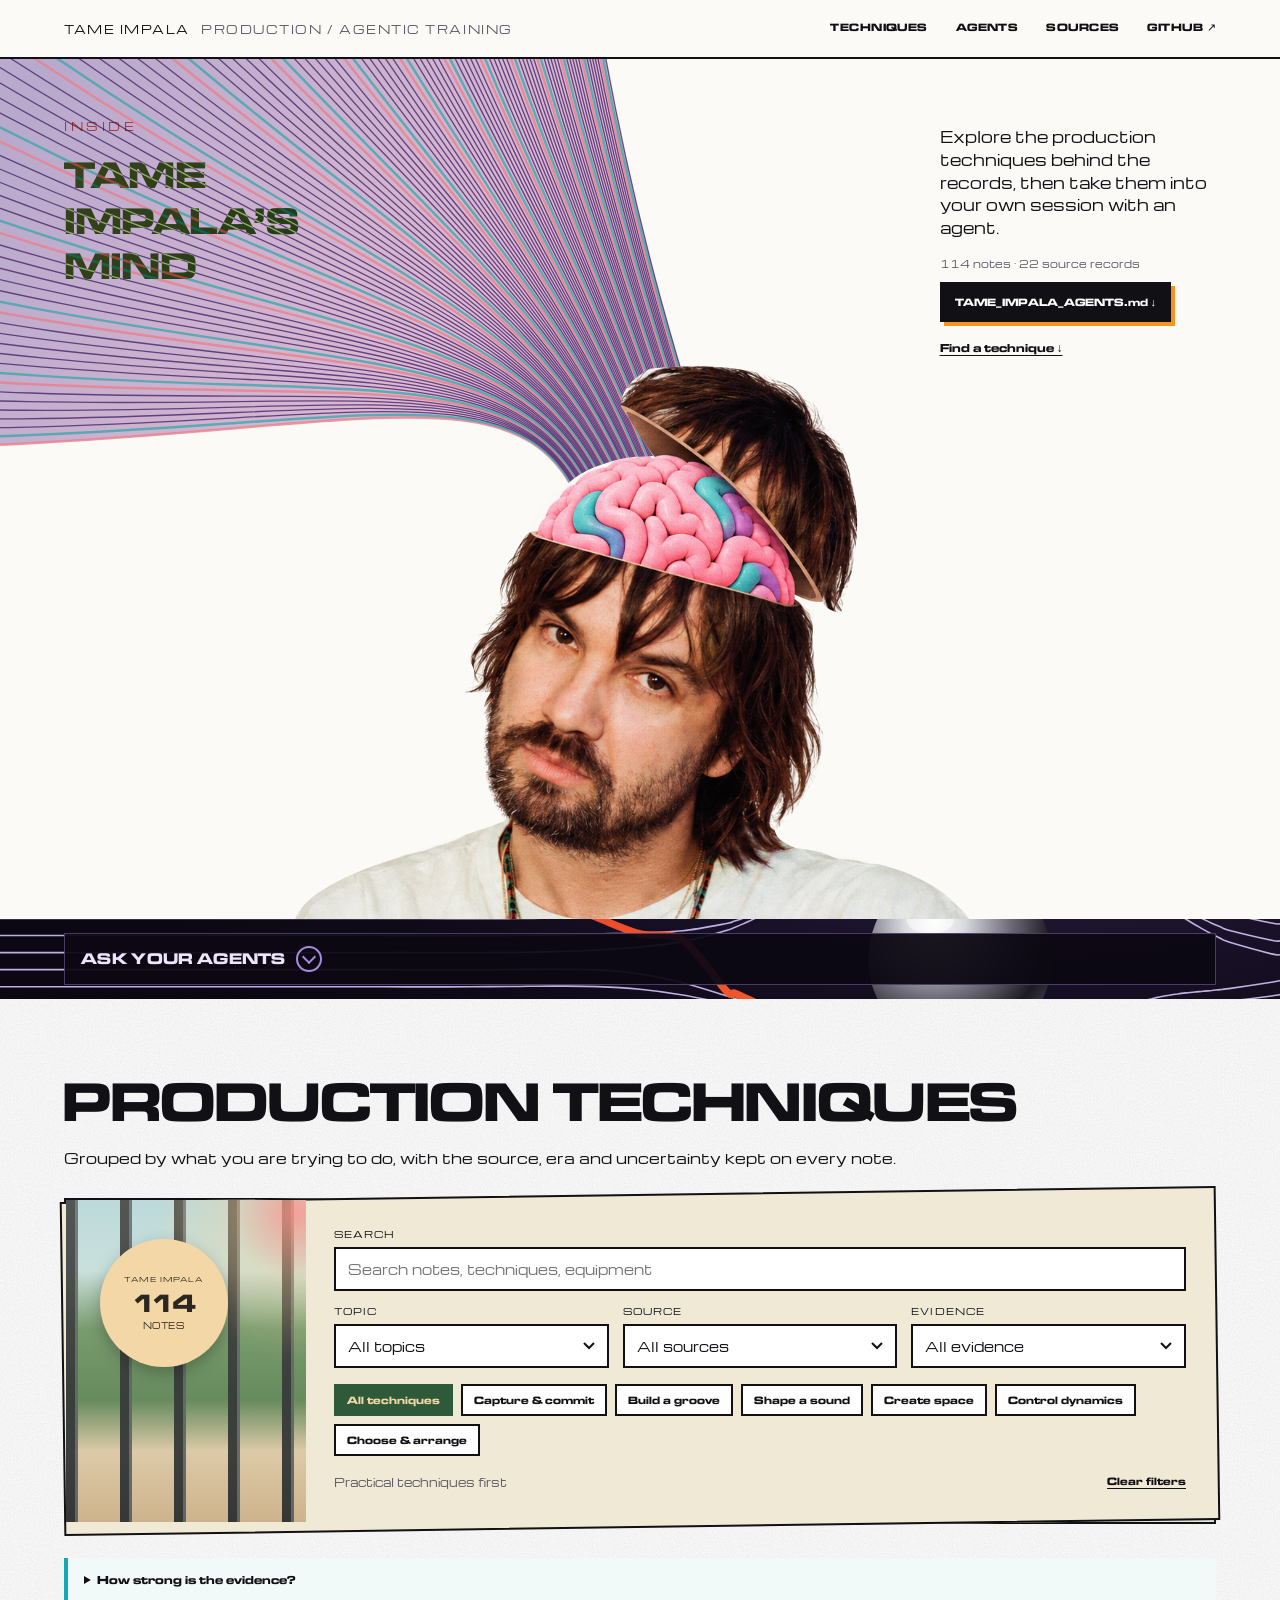
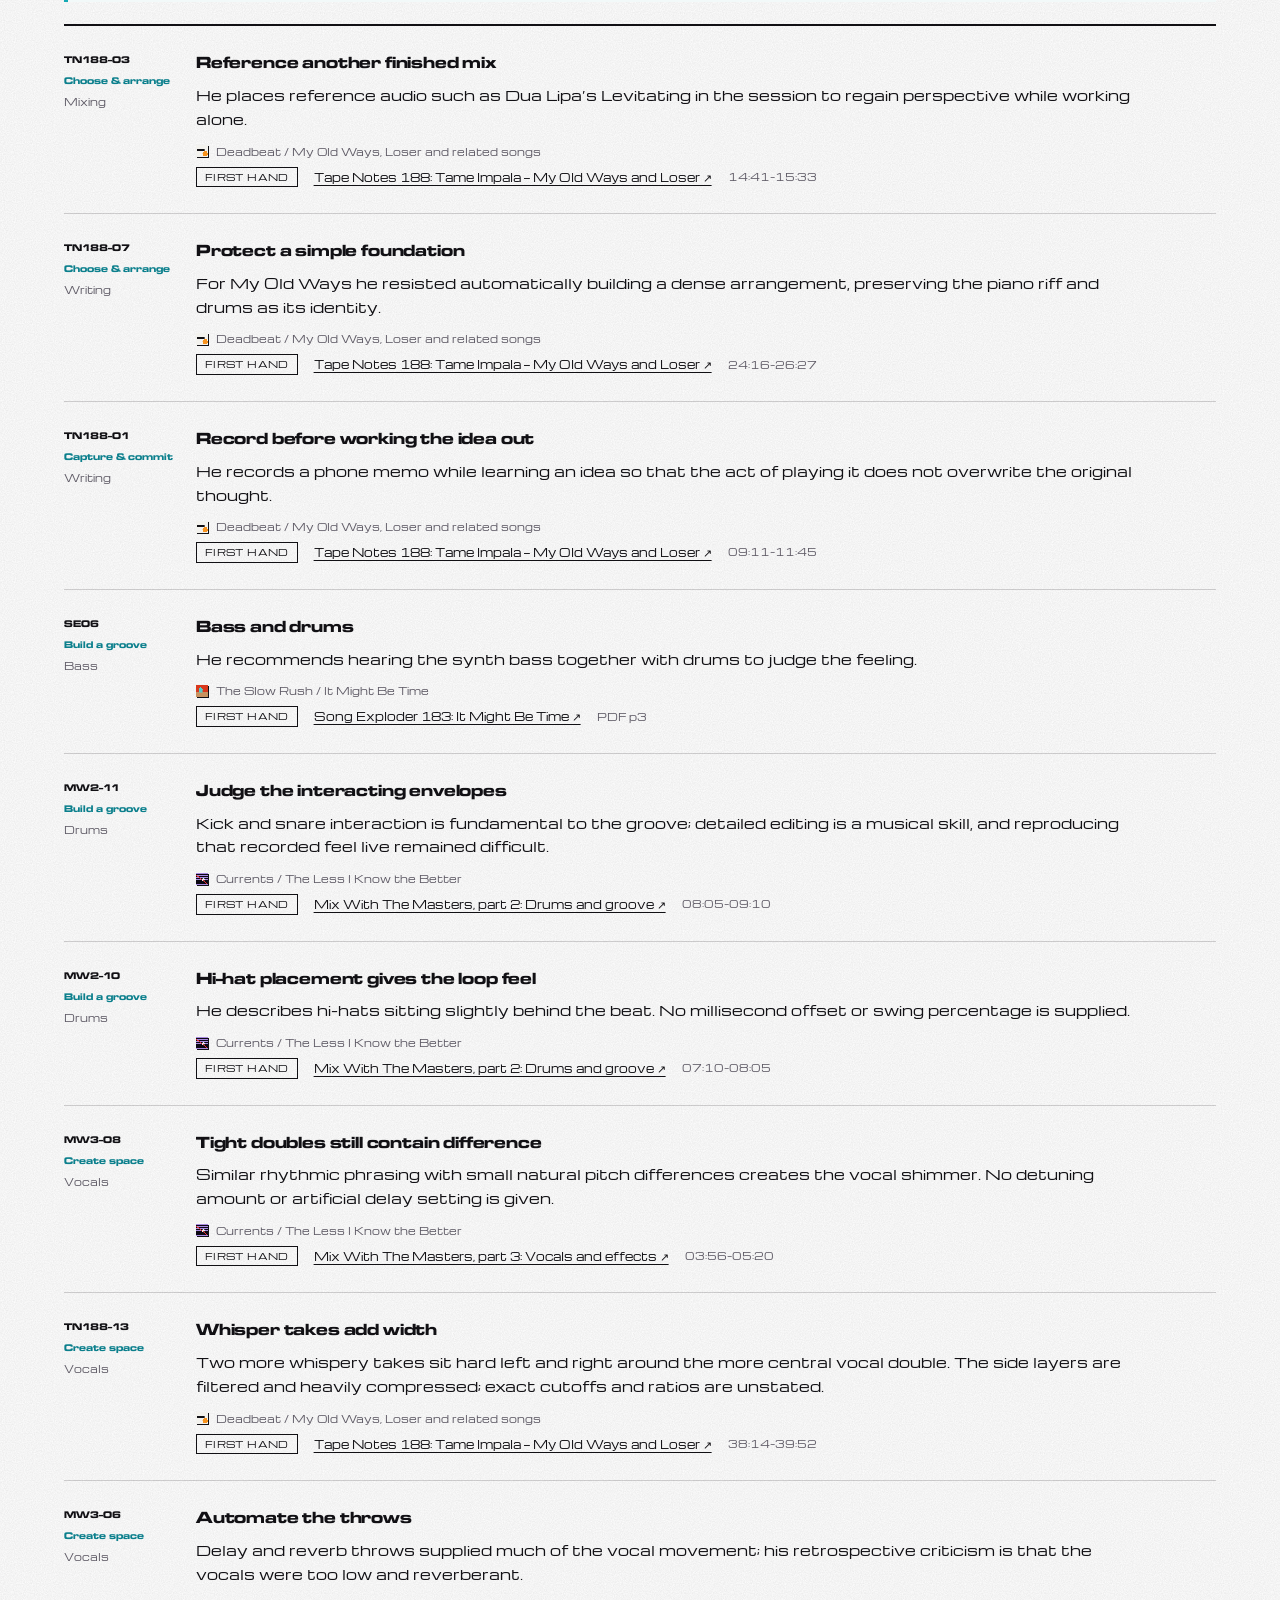
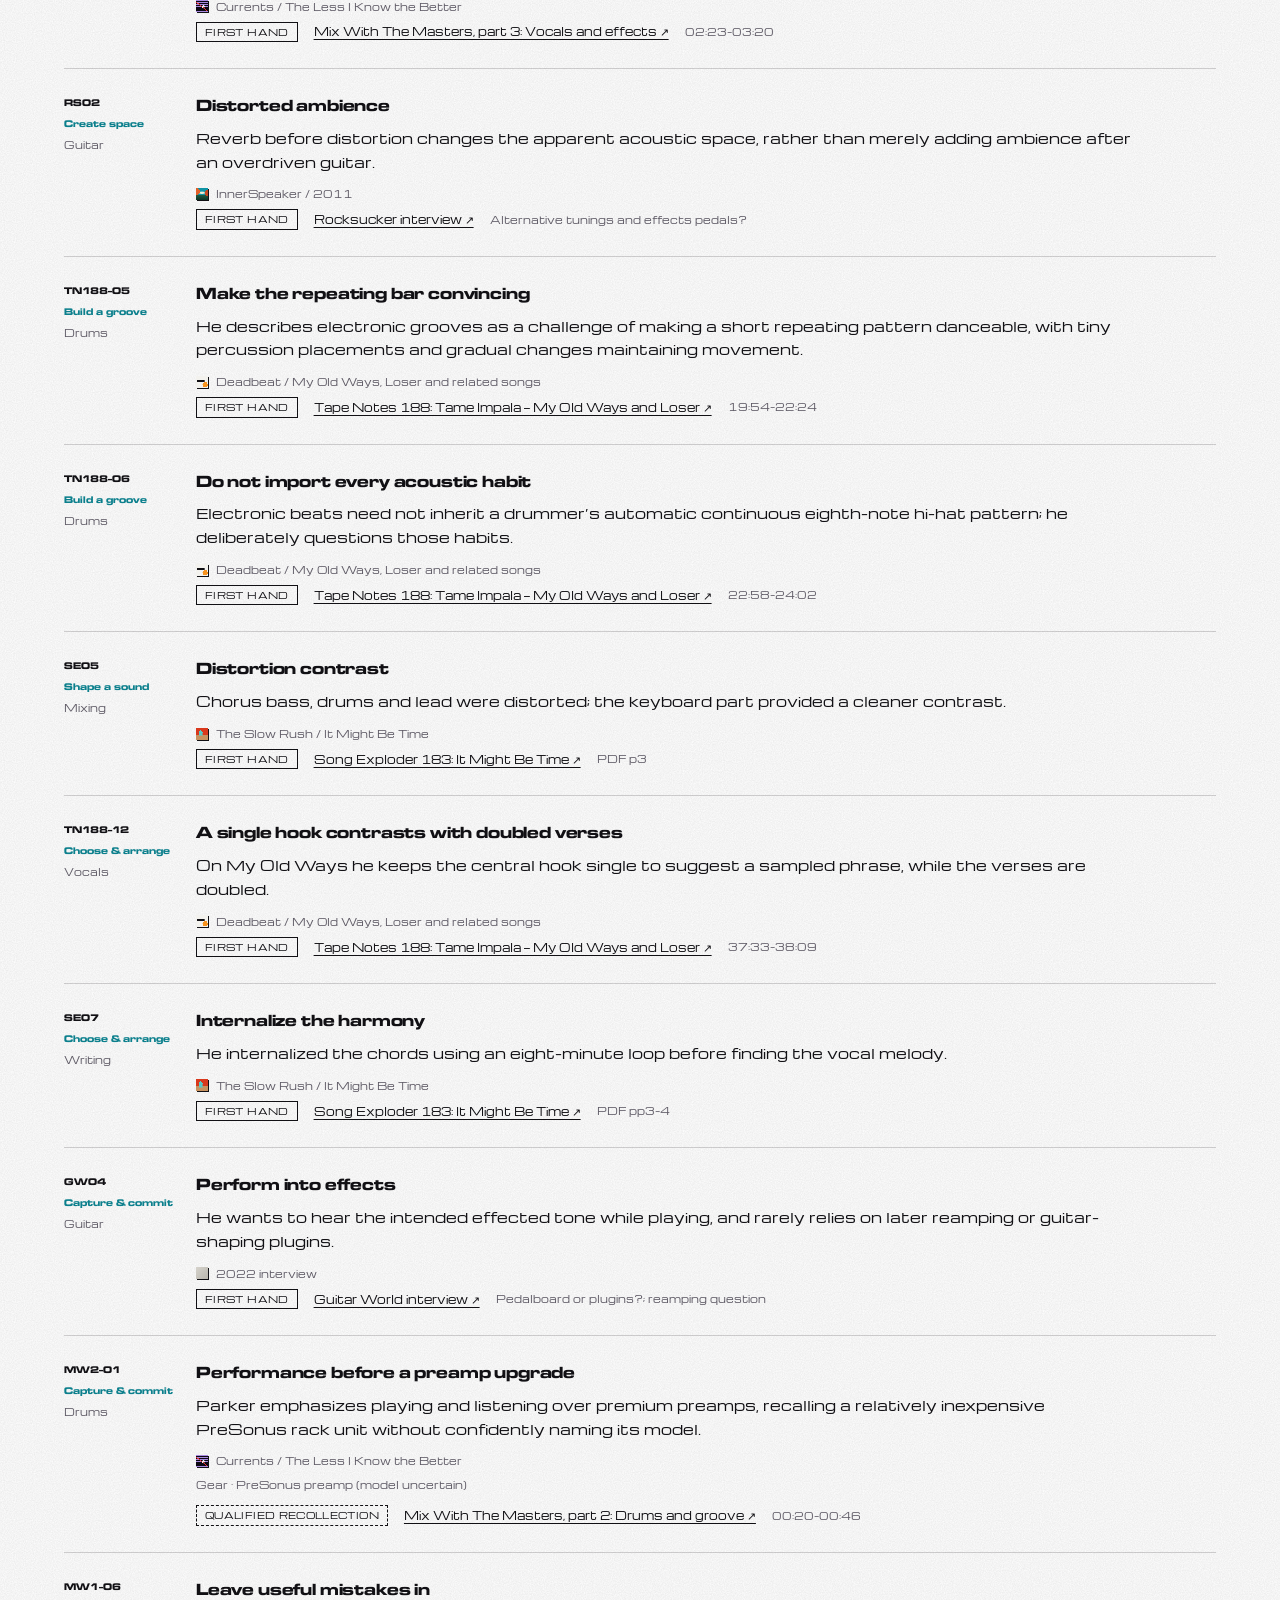
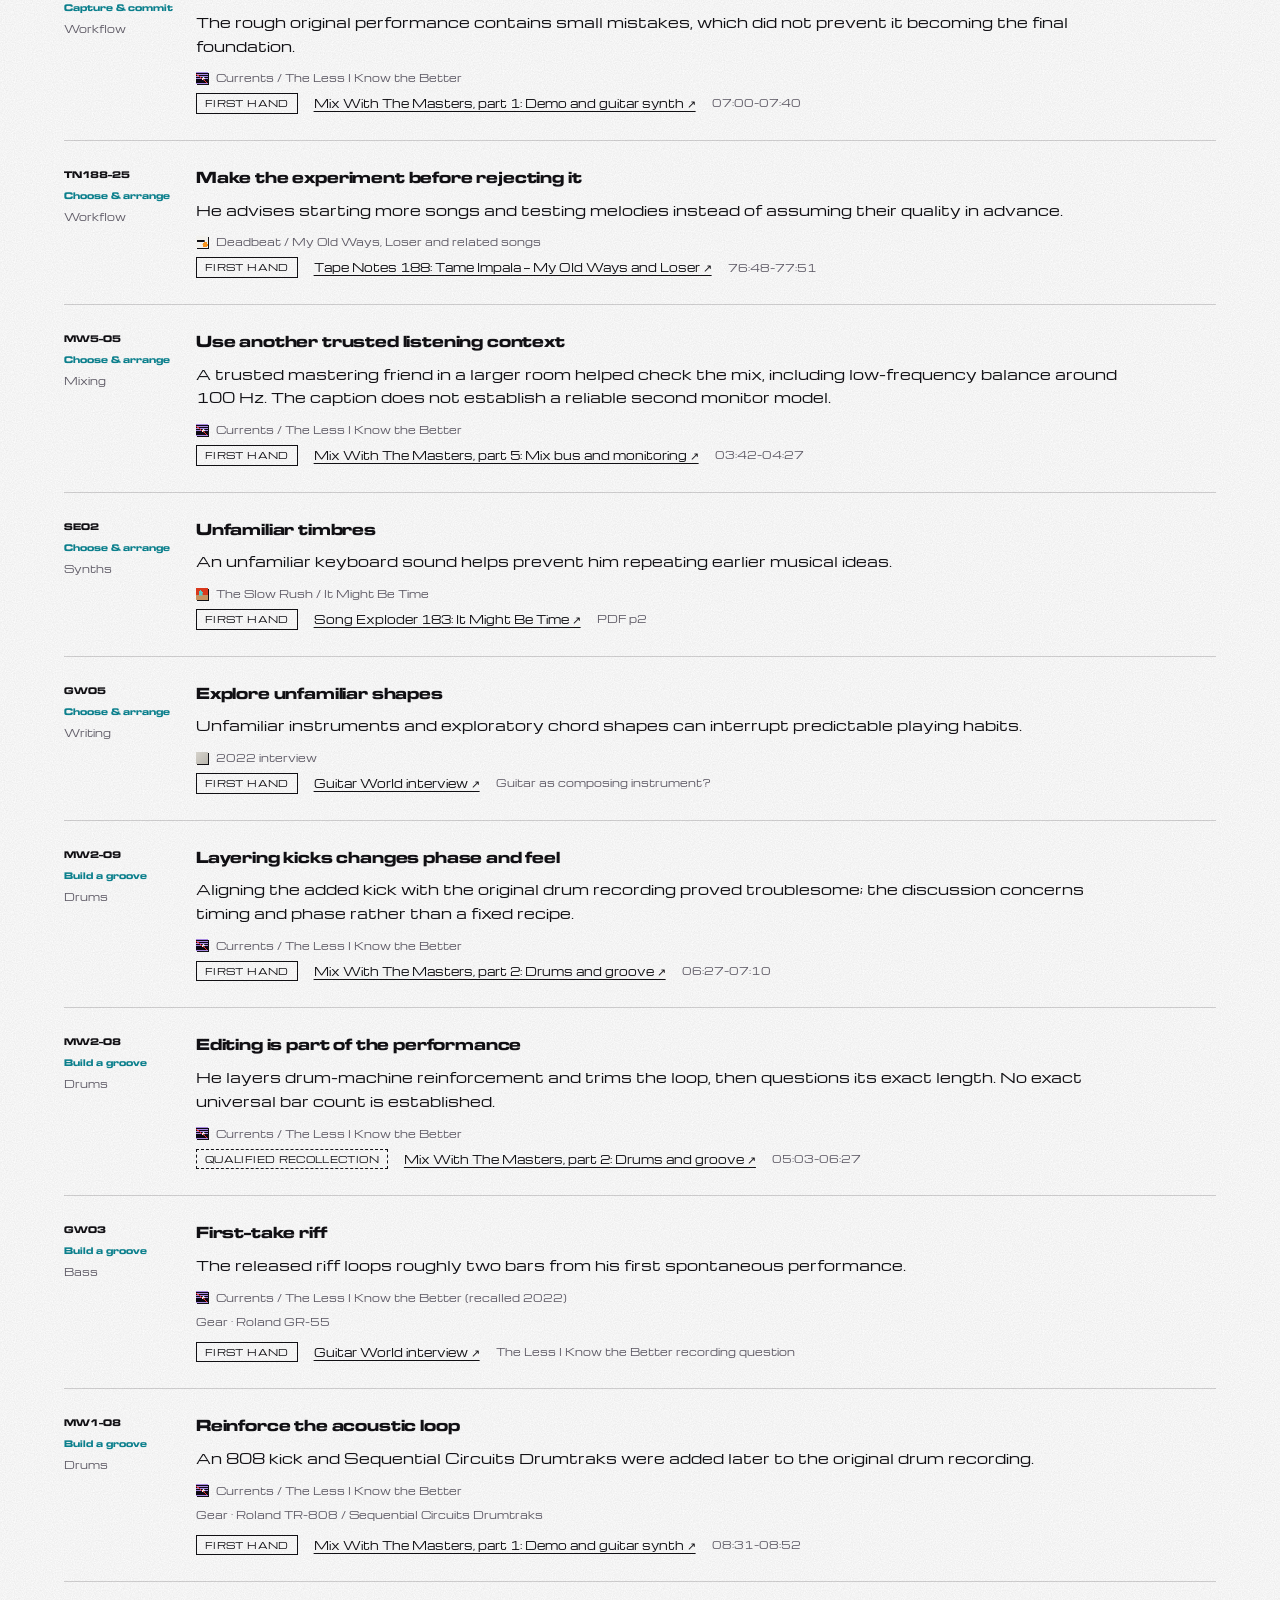
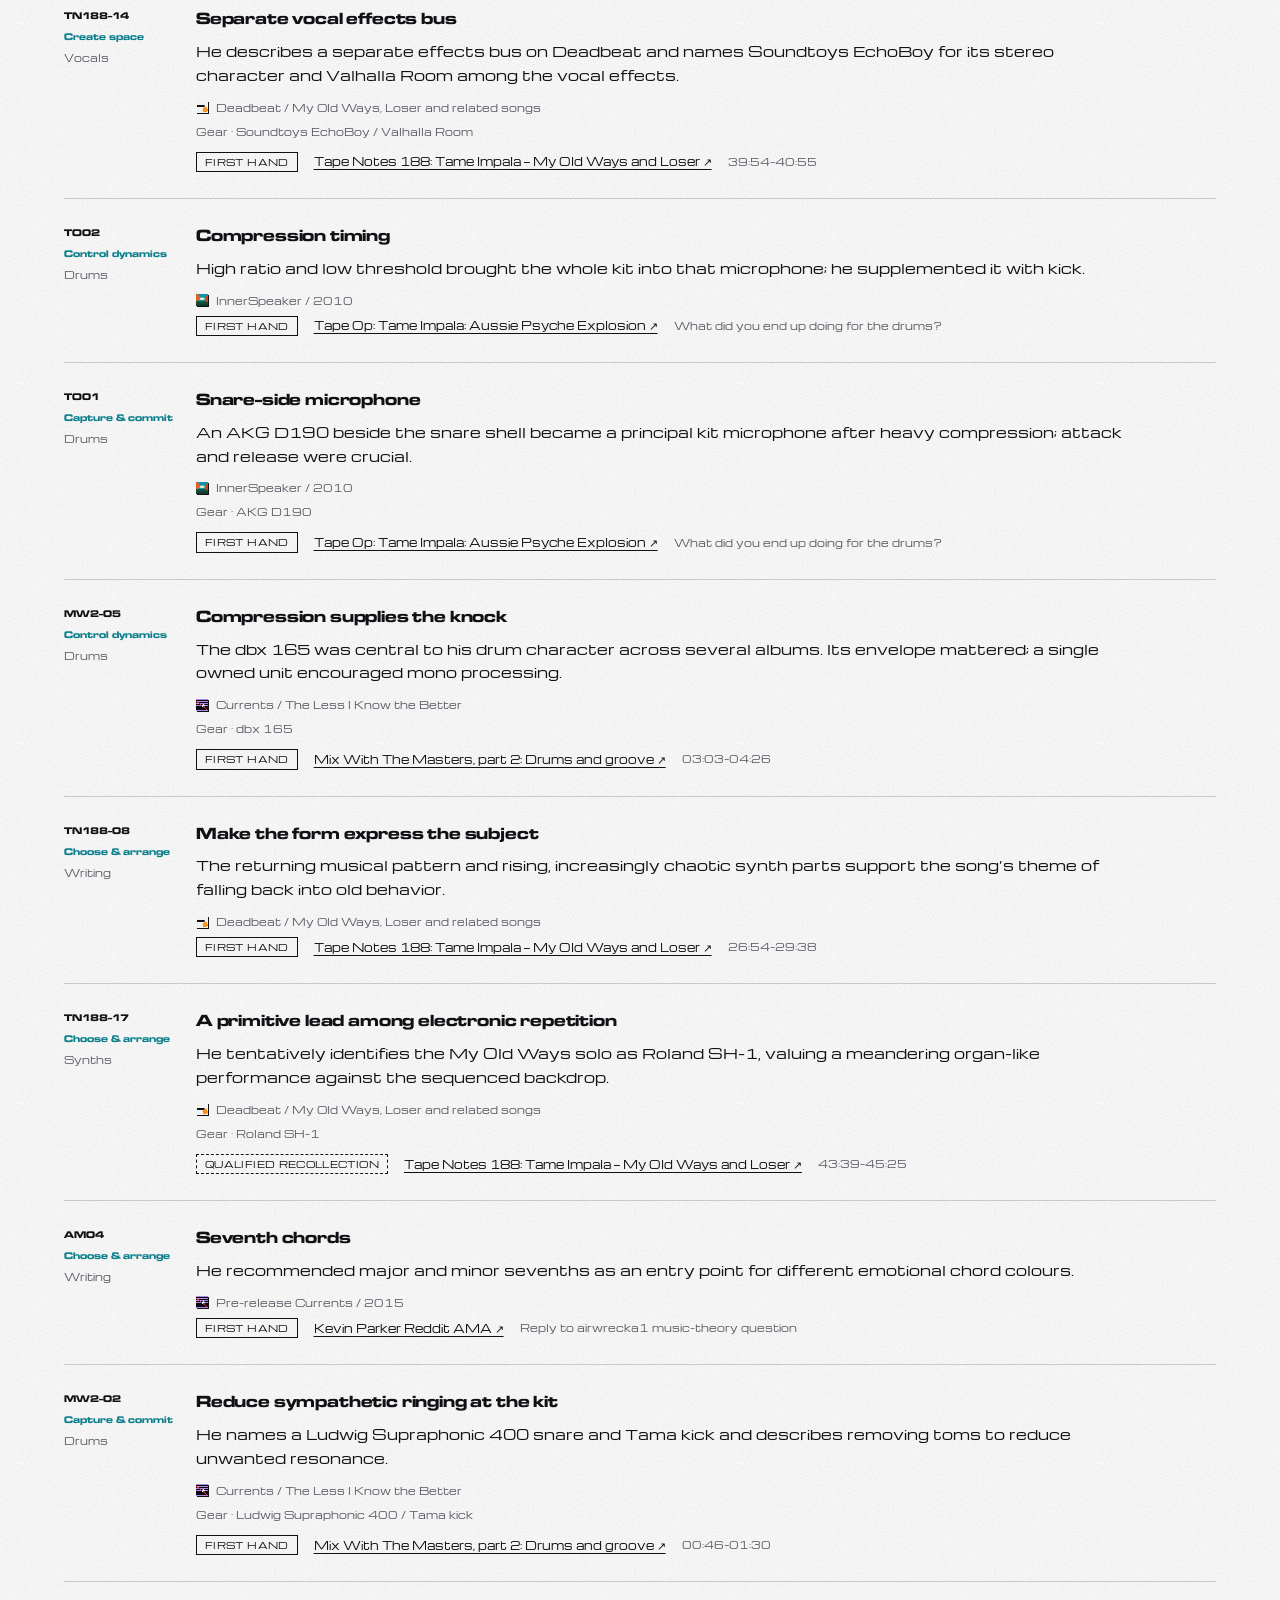
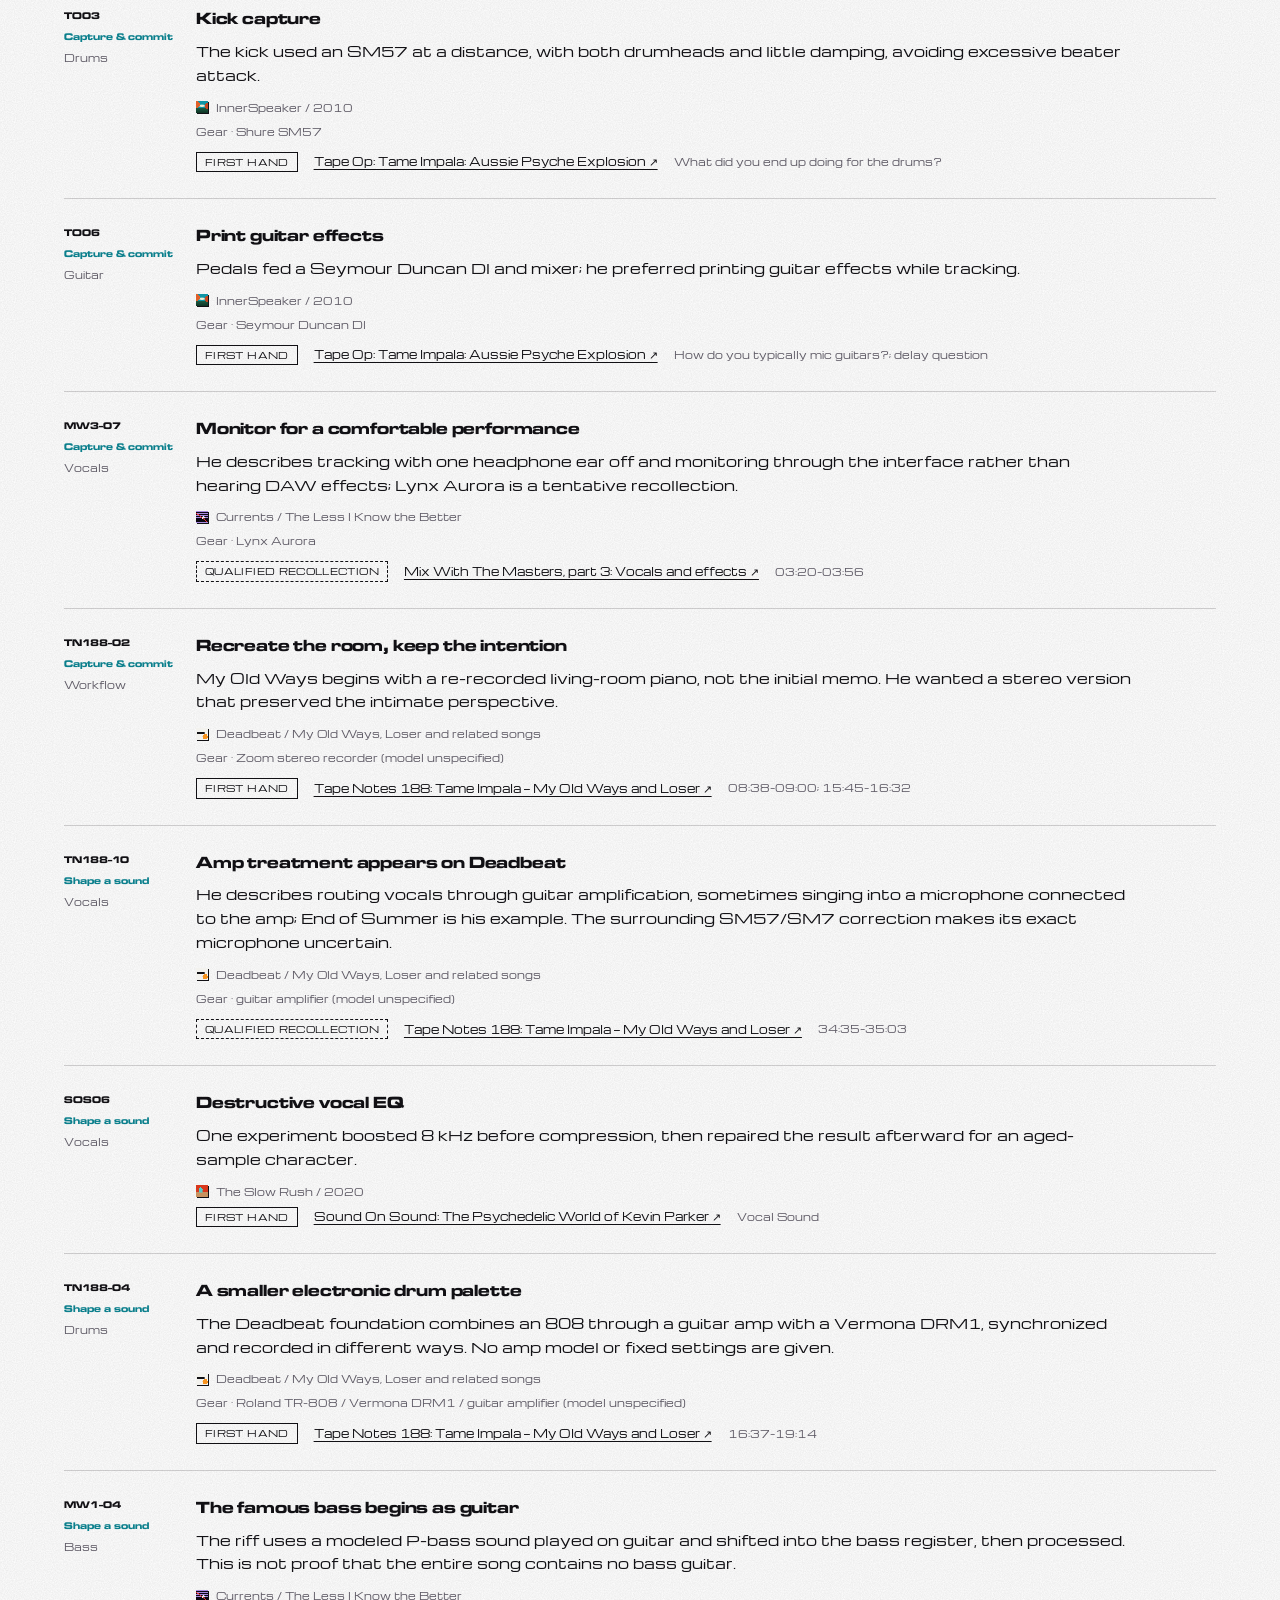
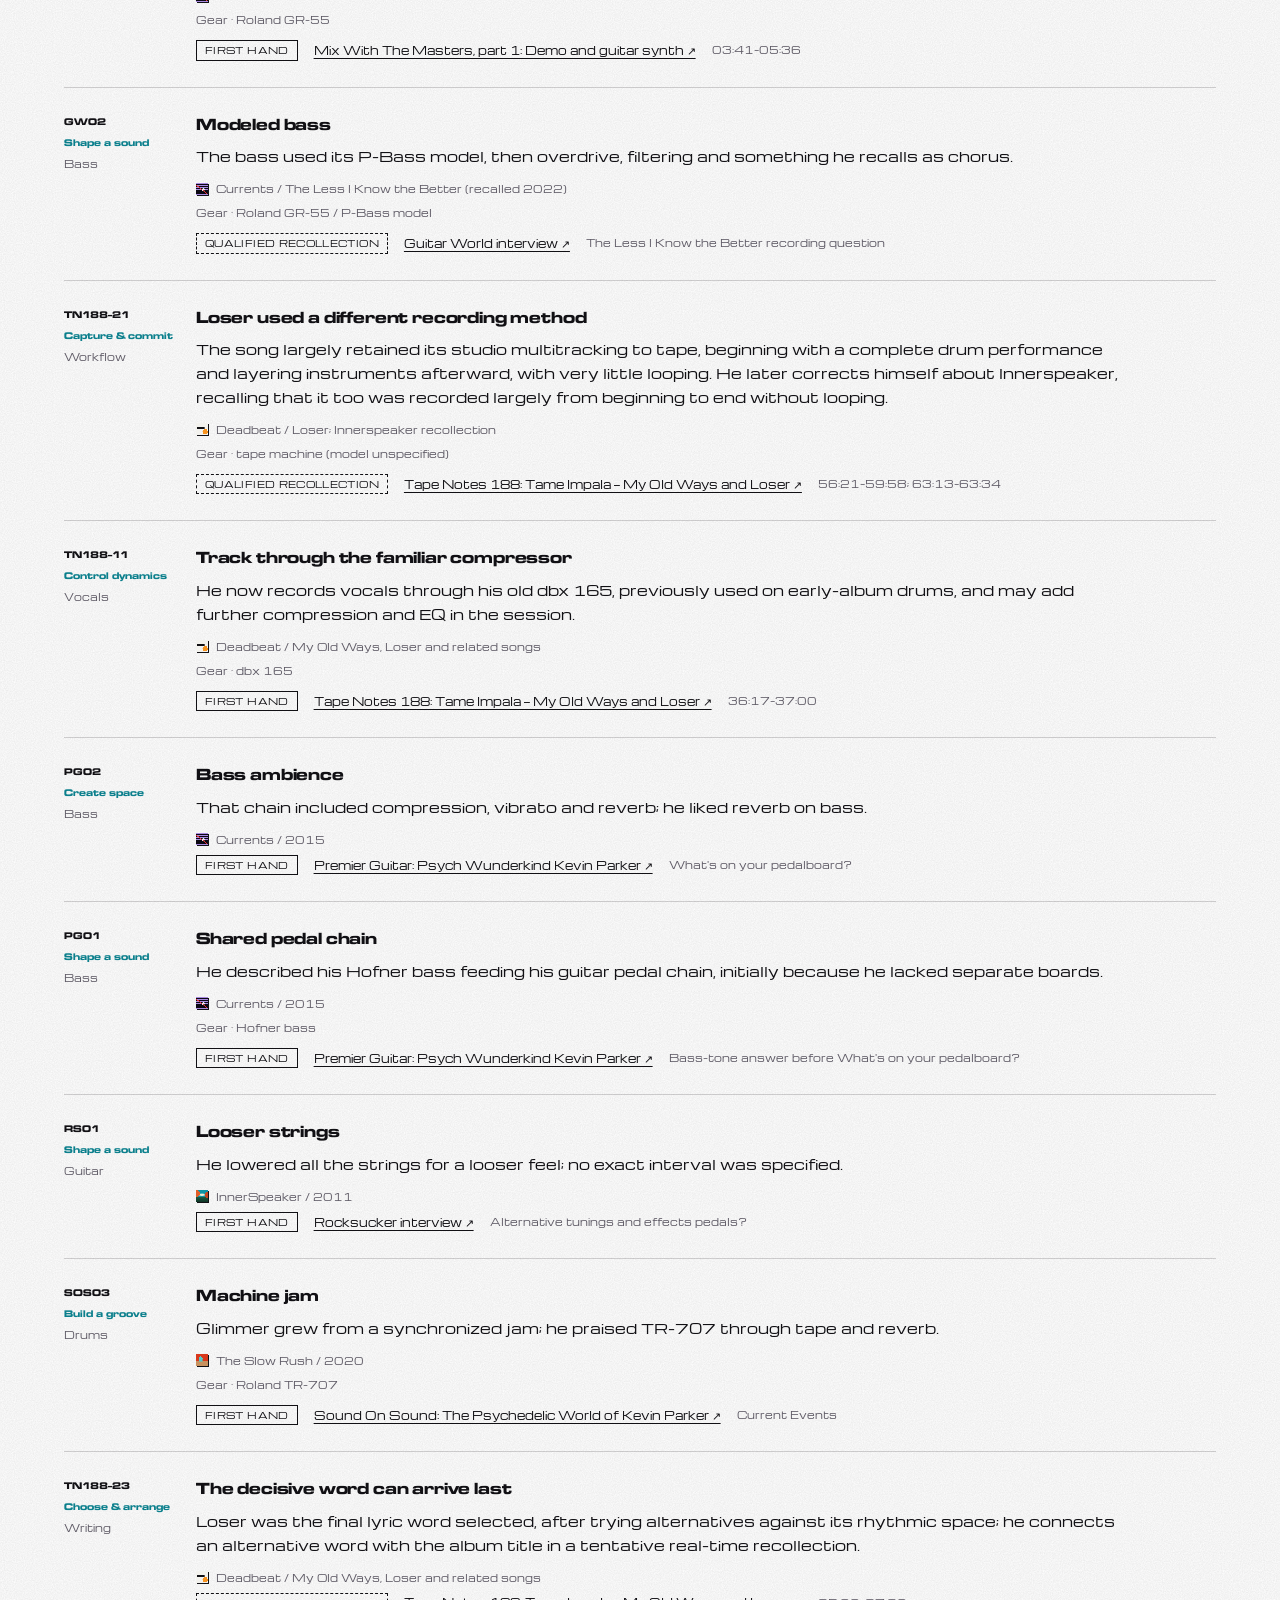
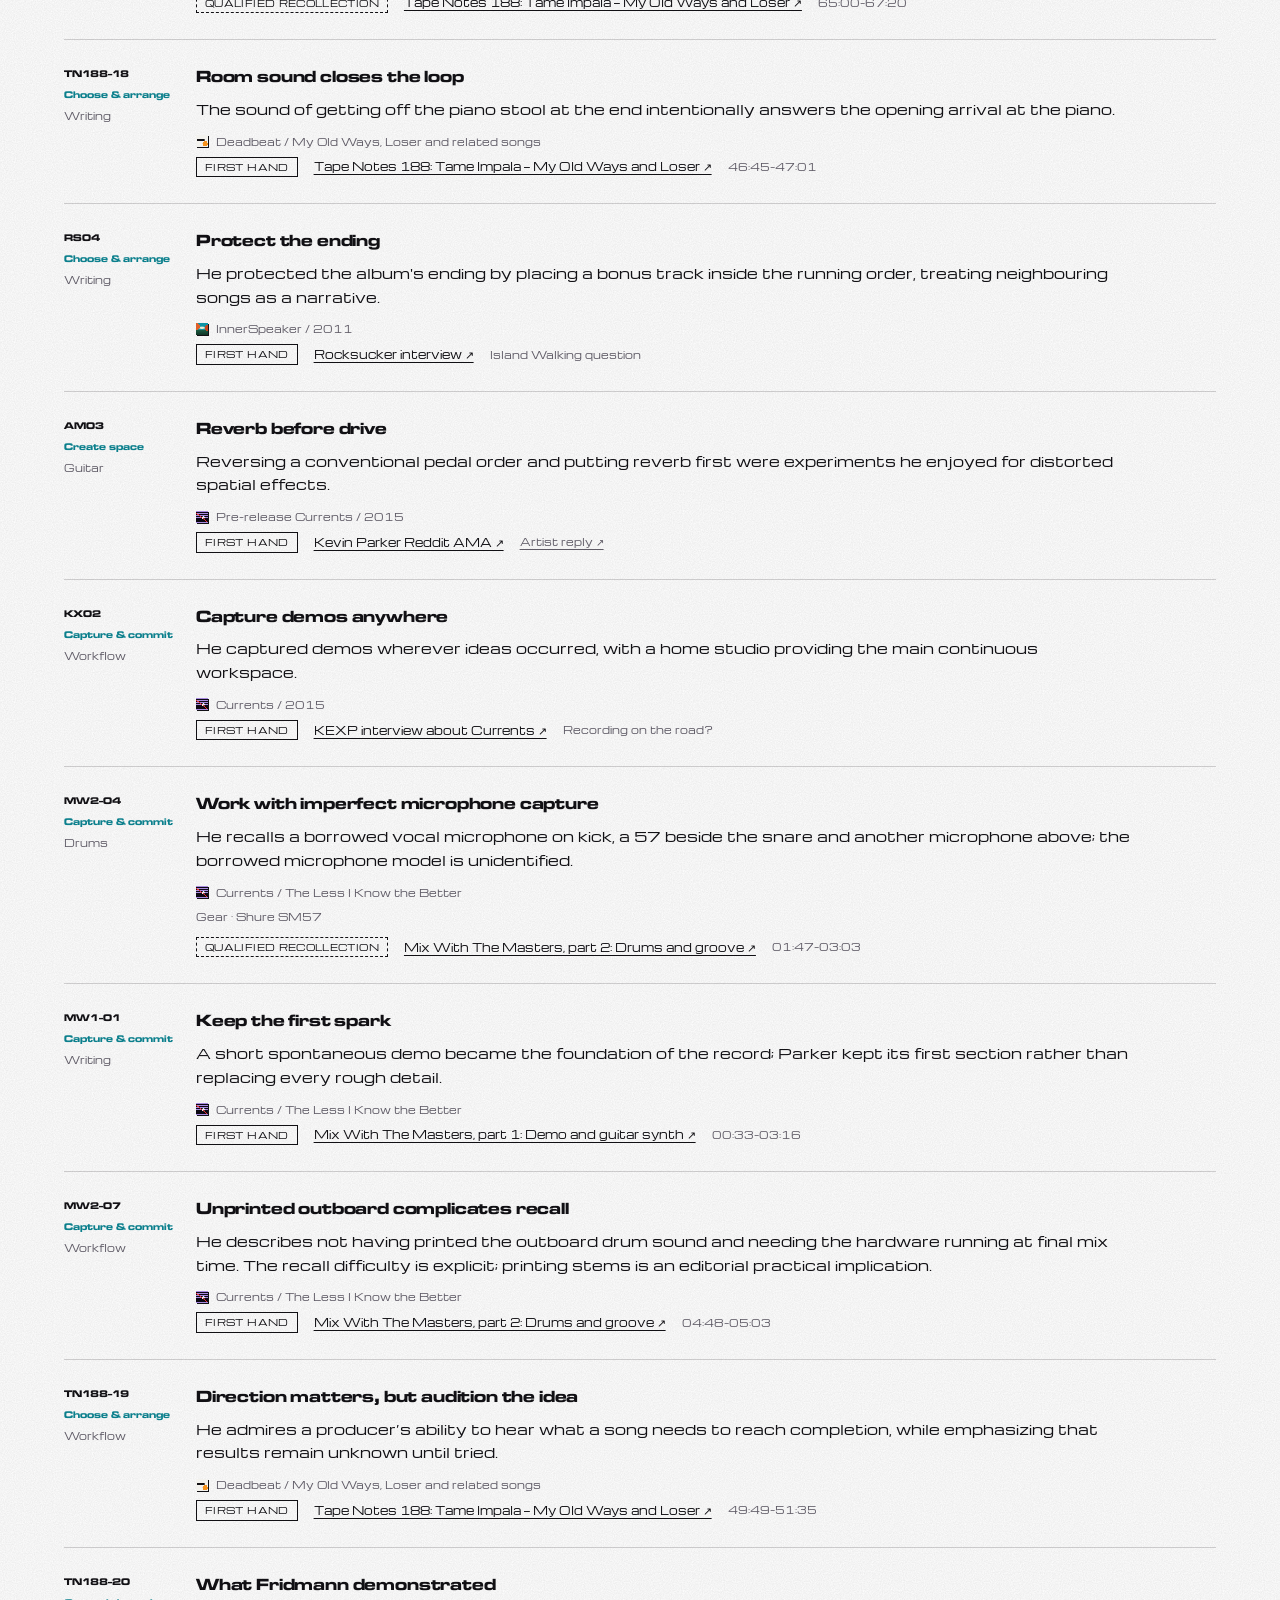
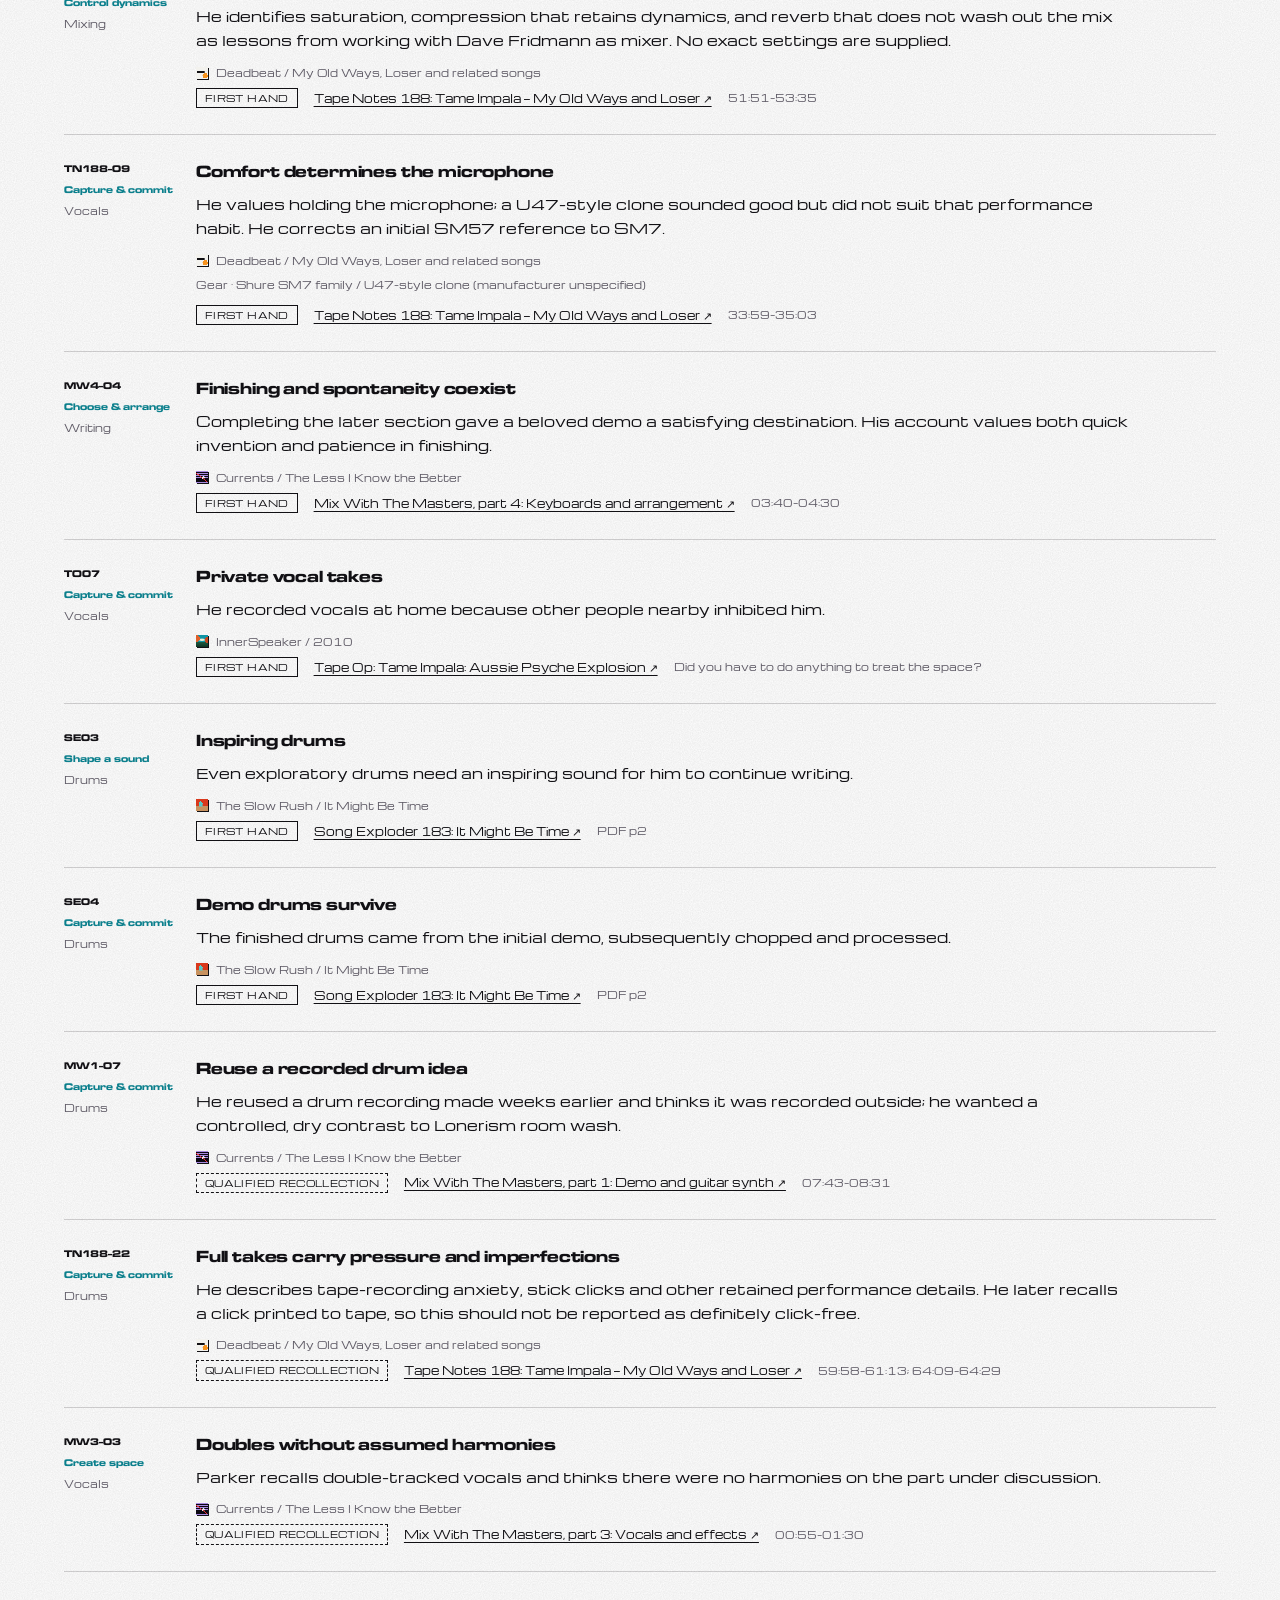
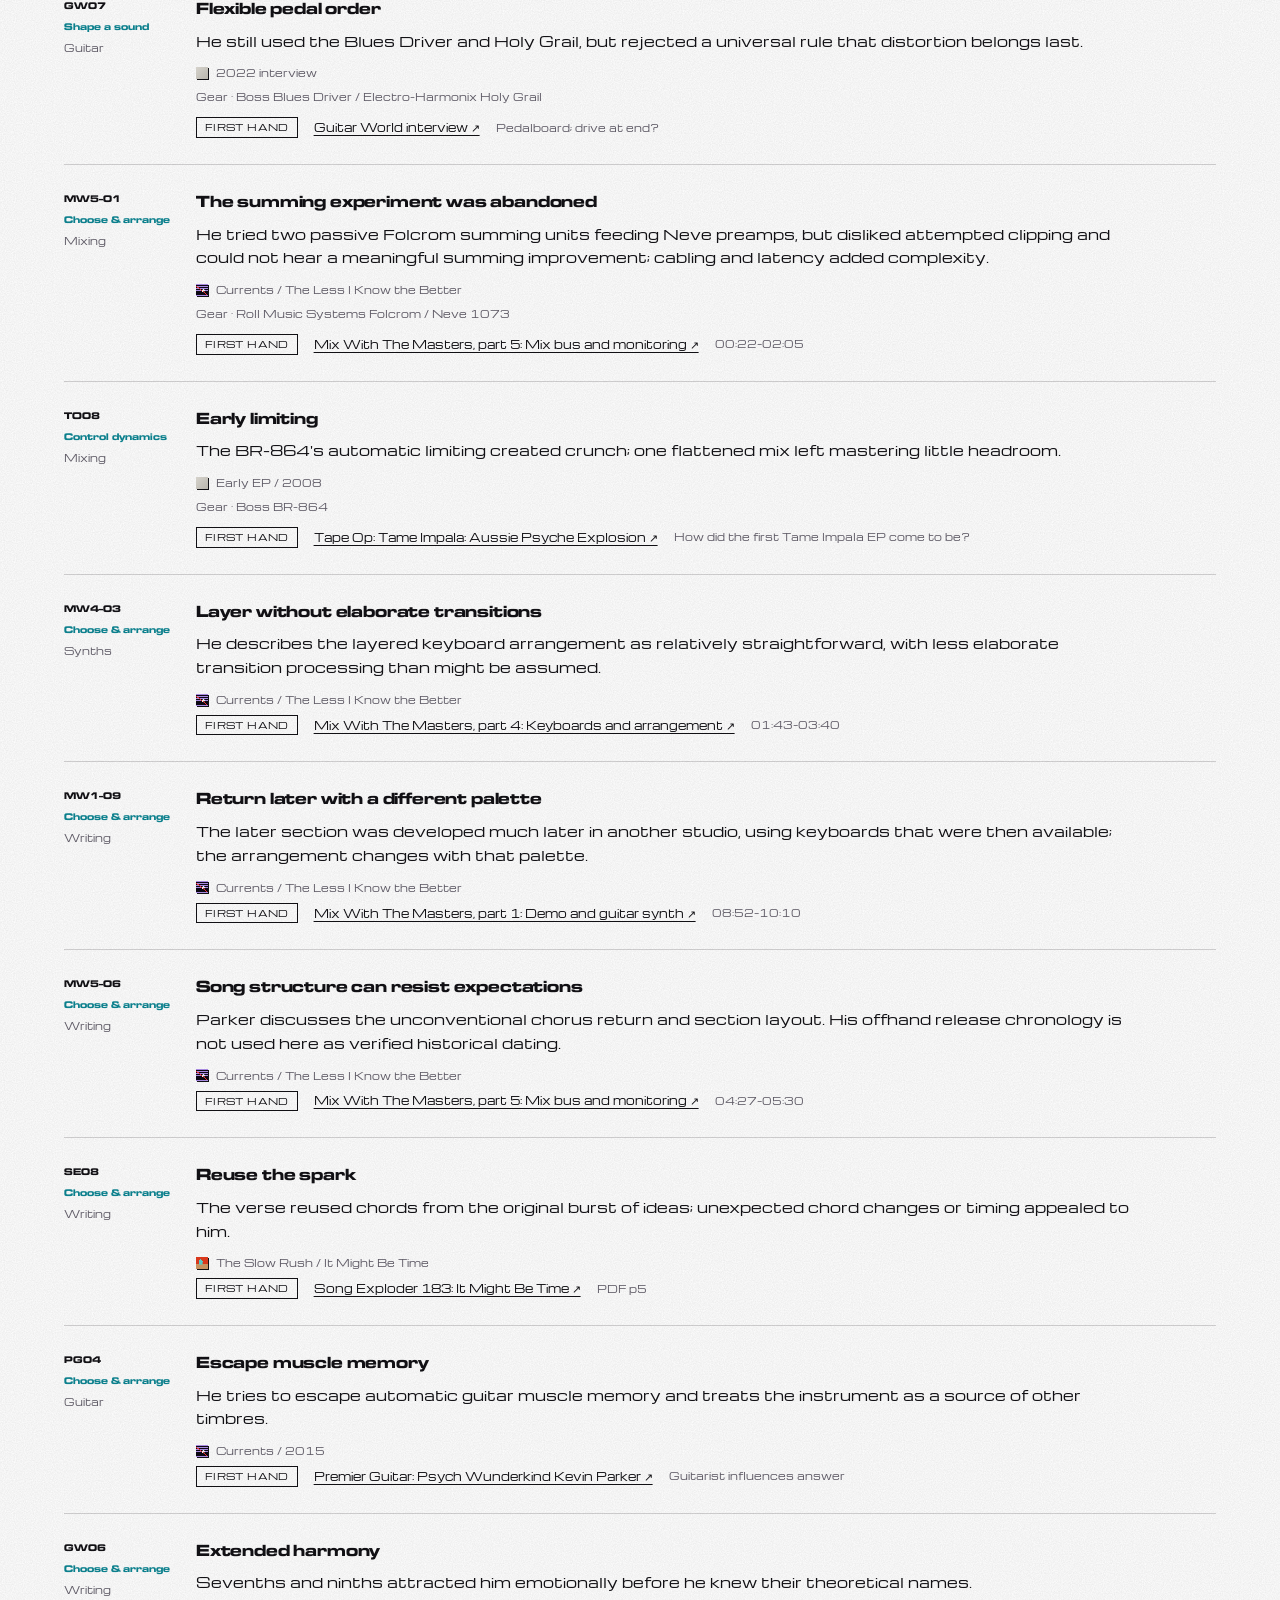
==== commit 5156c62d: "Rank website production notes by practical usefulness" ====
--- a/docs/index.html
+++ b/docs/index.html
@@ -74,7 +74,7 @@
     <p><strong>First-hand</strong> means Parker said it in an interview, including automatic-caption and speech-recognition accounts. <strong>Recollection</strong> preserves uncertainty. <strong>Publisher report</strong> identifies information supplied by the publication. These are not certified transcripts or independently reproduced settings.</p>
     <p>Course timestamps restart in each part. Podcast times follow an ad-supported 81:23 copy and can shift with inserted ads. Three member clips lack extracted content; one playlist entry is private. <a href="https://github.com/EthanSK/tame-impala-agentic-training/blob/main/COVERAGE.md">Read the coverage record ↗</a></p>
   </details>
-  <div id="notes"><article class="note" id="TO01" data-technique="capture" data-priority="1" data-topic="Drums" data-source="S01" data-evidence="first-hand" data-album="innerspeaker"><div class="note-code"><a href="#TO01">TO01</a><span class="note-method">Capture &amp; commit</span><span class="note-topic">Drums</span></div><div class="note-body"><h3>Snare-side microphone</h3><p class="claim">An AKG D190 beside the snare shell became a principal kit microphone after heavy compression; attack and release were crucial.</p><p class="note-era"><span class="era-chip album album-innerspeaker" aria-hidden="true"></span>InnerSpeaker / 2010</p><p class="gear">AKG D190</p><footer><span class="evidence" data-evidence="first-hand">first hand</span><a href="https://tapeop.com/interviews/95/tame-impala">Tape Op: Tame Impala: Aussie Psyche Explosion ↗</a><span class="timestamp">What did you end up doing for the drums?</span></footer></div></article><article class="note" id="TO03" data-technique="capture" data-priority="1" data-topic="Drums" data-source="S01" data-evidence="first-hand" data-album="innerspeaker"><div class="note-code"><a href="#TO03">TO03</a><span class="note-method">Capture &amp; commit</span><span class="note-topic">Drums</span></div><div class="note-body"><h3>Kick capture</h3><p class="claim">The kick used an SM57 at a distance, with both drumheads and little damping, avoiding excessive beater attack.</p><p class="note-era"><span class="era-chip album album-innerspeaker" aria-hidden="true"></span>InnerSpeaker / 2010</p><p class="gear">Shure SM57</p><footer><span class="evidence" data-evidence="first-hand">first hand</span><a href="https://tapeop.com/interviews/95/tame-impala">Tape Op: Tame Impala: Aussie Psyche Explosion ↗</a><span class="timestamp">What did you end up doing for the drums?</span></footer></div></article><article class="note" id="TO06" data-technique="capture" data-priority="1" data-topic="Guitar" data-source="S01" data-evidence="first-hand" data-album="innerspeaker"><div class="note-code"><a href="#TO06">TO06</a><span class="note-method">Capture &amp; commit</span><span class="note-topic">Guitar</span></div><div class="note-body"><h3>Print guitar effects</h3><p class="claim">Pedals fed a Seymour Duncan DI and mixer; he preferred printing guitar effects while tracking.</p><p class="note-era"><span class="era-chip album album-innerspeaker" aria-hidden="true"></span>InnerSpeaker / 2010</p><p class="gear">Seymour Duncan DI</p><footer><span class="evidence" data-evidence="first-hand">first hand</span><a href="https://tapeop.com/interviews/95/tame-impala">Tape Op: Tame Impala: Aussie Psyche Explosion ↗</a><span class="timestamp">How do you typically mic guitars?; delay question</span></footer></div></article><article class="note" id="GW04" data-technique="capture" data-priority="1" data-topic="Guitar" data-source="S03" data-evidence="first-hand" data-album="other"><div class="note-code"><a href="#GW04">GW04</a><span class="note-method">Capture &amp; commit</span><span class="note-topic">Guitar</span></div><div class="note-body"><h3>Perform into effects</h3><p class="claim">He wants to hear the intended effected tone while playing, and rarely relies on later reamping or guitar-shaping plugins.</p><p class="note-era"><span class="era-chip album album-other" aria-hidden="true"></span>2022 interview</p><p class="gear"></p><footer><span class="evidence" data-evidence="first-hand">first hand</span><a href="https://www.guitarworld.com/features/tame-impala-kevin-parker">Guitar World interview ↗</a><span class="timestamp">Pedalboard or plugins?; reamping question</span></footer></div></article><article class="note" id="KX02" data-technique="capture" data-priority="1" data-topic="Workflow" data-source="S06" data-evidence="first-hand" data-album="currents"><div class="note-code"><a href="#KX02">KX02</a><span class="note-method">Capture &amp; commit</span><span class="note-topic">Workflow</span></div><div class="note-body"><h3>Capture demos anywhere</h3><p class="claim">He captured demos wherever ideas occurred, with a home studio providing the main continuous workspace.</p><p class="note-era"><span class="era-chip album album-currents" aria-hidden="true"></span>Currents / 2015</p><p class="gear"></p><footer><span class="evidence" data-evidence="first-hand">first hand</span><a href="https://www.kexp.org/read/2015/7/8/interview-tame-impalas-kevin-parker-on-his-personal-danceable-new-album-currents/">KEXP interview about Currents ↗</a><span class="timestamp">Recording on the road?</span></footer></div></article><article class="note" id="MW2-02" data-technique="capture" data-priority="1" data-topic="Drums" data-source="MW2" data-evidence="first-hand" data-album="currents"><div class="note-code"><a href="#MW2-02">MW2-02</a><span class="note-method">Capture &amp; commit</span><span class="note-topic">Drums</span></div><div class="note-body"><h3>Reduce sympathetic ringing at the kit</h3><p class="claim">He names a Ludwig Supraphonic 400 snare and Tama kick and describes removing toms to reduce unwanted resonance.</p><p class="note-era"><span class="era-chip album album-currents" aria-hidden="true"></span>Currents / The Less I Know the Better</p><p class="gear">Ludwig Supraphonic 400 / Tama kick</p><footer><span class="evidence" data-evidence="first-hand">first hand</span><a href="https://mixwiththemasters.com/videos/kevin-parker-tame-impala-the-less-i-know-the-better">Mix With The Masters, part 2: Drums and groove ↗</a><span class="timestamp">00:46–01:30</span></footer></div></article><article class="note" id="MW2-04" data-technique="capture" data-priority="1" data-topic="Drums" data-source="MW2" data-evidence="qualified-recollection" data-album="currents"><div class="note-code"><a href="#MW2-04">MW2-04</a><span class="note-method">Capture &amp; commit</span><span class="note-topic">Drums</span></div><div class="note-body"><h3>Work with imperfect microphone capture</h3><p class="claim">He recalls a borrowed vocal microphone on kick, a 57 beside the snare and another microphone above; the borrowed microphone model is unidentified.</p><p class="note-era"><span class="era-chip album album-currents" aria-hidden="true"></span>Currents / The Less I Know the Better</p><p class="gear">Shure SM57</p><footer><span class="evidence" data-evidence="qualified-recollection">qualified recollection</span><a href="https://mixwiththemasters.com/videos/kevin-parker-tame-impala-the-less-i-know-the-better">Mix With The Masters, part 2: Drums and groove ↗</a><span class="timestamp">01:47–03:03</span></footer></div></article><article class="note" id="MW3-07" data-technique="capture" data-priority="1" data-topic="Vocals" data-source="MW3" data-evidence="qualified-recollection" data-album="currents"><div class="note-code"><a href="#MW3-07">MW3-07</a><span class="note-method">Capture &amp; commit</span><span class="note-topic">Vocals</span></div><div class="note-body"><h3>Monitor for a comfortable performance</h3><p class="claim">He describes tracking with one headphone ear off and monitoring through the interface rather than hearing DAW effects; Lynx Aurora is a tentative recollection.</p><p class="note-era"><span class="era-chip album album-currents" aria-hidden="true"></span>Currents / The Less I Know the Better</p><p class="gear">Lynx Aurora</p><footer><span class="evidence" data-evidence="qualified-recollection">qualified recollection</span><a href="https://mixwiththemasters.com/videos/kevin-parker-tame-impala-the-less-i-know-the-better">Mix With The Masters, part 3: Vocals and effects ↗</a><span class="timestamp">03:20–03:56</span></footer></div></article><article class="note" id="TN188-01" data-technique="capture" data-priority="1" data-topic="Writing" data-source="TN188" data-evidence="first-hand" data-album="deadbeat"><div class="note-code"><a href="#TN188-01">TN188-01</a><span class="note-method">Capture &amp; commit</span><span class="note-topic">Writing</span></div><div class="note-body"><h3>Record before working the idea out</h3><p class="claim">He records a phone memo while learning an idea so that the act of playing it does not overwrite the original thought.</p><p class="note-era"><span class="era-chip album album-deadbeat" aria-hidden="true"></span>Deadbeat / My Old Ways, Loser and related songs</p><p class="gear"></p><footer><span class="evidence" data-evidence="first-hand">first hand</span><a href="https://podcasts.apple.com/us/podcast/tn-188-tame-impala/id1249834293?i=1000787528506">Tape Notes 188: Tame Impala — My Old Ways and Loser ↗</a><span class="timestamp">09:11–11:45</span></footer></div></article><article class="note" id="TN188-02" data-technique="capture" data-priority="1" data-topic="Workflow" data-source="TN188" data-evidence="first-hand" data-album="deadbeat"><div class="note-code"><a href="#TN188-02">TN188-02</a><span class="note-method">Capture &amp; commit</span><span class="note-topic">Workflow</span></div><div class="note-body"><h3>Recreate the room, keep the intention</h3><p class="claim">My Old Ways begins with a re-recorded living-room piano, not the initial memo. He wanted a stereo version that preserved the intimate perspective.</p><p class="note-era"><span class="era-chip album album-deadbeat" aria-hidden="true"></span>Deadbeat / My Old Ways, Loser and related songs</p><p class="gear">Zoom stereo recorder (model unspecified)</p><footer><span class="evidence" data-evidence="first-hand">first hand</span><a href="https://podcasts.apple.com/us/podcast/tn-188-tame-impala/id1249834293?i=1000787528506">Tape Notes 188: Tame Impala — My Old Ways and Loser ↗</a><span class="timestamp">08:38–09:00; 15:45–16:32</span></footer></div></article><article class="note" id="TN188-21" data-technique="capture" data-priority="1" data-topic="Workflow" data-source="TN188" data-evidence="qualified-recollection" data-album="deadbeat"><div class="note-code"><a href="#TN188-21">TN188-21</a><span class="note-method">Capture &amp; commit</span><span class="note-topic">Workflow</span></div><div class="note-body"><h3>Loser used a different recording method</h3><p class="claim">The song largely retained its studio multitracking to tape, beginning with a complete drum performance and layering instruments afterward, with very little looping. He later corrects himself about Innerspeaker, recalling that it too was recorded largely from beginning to end without looping.</p><p class="note-era"><span class="era-chip album album-deadbeat" aria-hidden="true"></span>Deadbeat / Loser; Innerspeaker recollection</p><p class="gear">tape machine (model unspecified)</p><footer><span class="evidence" data-evidence="qualified-recollection">qualified recollection</span><a href="https://podcasts.apple.com/us/podcast/tn-188-tame-impala/id1249834293?i=1000787528506">Tape Notes 188: Tame Impala — My Old Ways and Loser ↗</a><span class="timestamp">56:21–59:58; 63:13–63:34</span></footer></div></article><article class="note" id="SE06" data-technique="groove" data-priority="1" data-topic="Bass" data-source="S02" data-evidence="first-hand" data-album="slow-rush"><div class="note-code"><a href="#SE06">SE06</a><span class="note-method">Build a groove</span><span class="note-topic">Bass</span></div><div class="note-body"><h3>Bass and drums</h3><p class="claim">He recommends hearing the synth bass together with drums to judge the feeling.</p><p class="note-era"><span class="era-chip album album-slow-rush" aria-hidden="true"></span>The Slow Rush / It Might Be Time</p><p class="gear"></p><footer><span class="evidence" data-evidence="first-hand">first hand</span><a href="https://songexploder.net/tame-impala">Song Exploder 183: It Might Be Time ↗</a><span class="timestamp">PDF p3</span></footer></div></article><article class="note" id="GW03" data-technique="groove" data-priority="1" data-topic="Bass" data-source="S03" data-evidence="first-hand" data-album="currents"><div class="note-code"><a href="#GW03">GW03</a><span class="note-method">Build a groove</span><span class="note-topic">Bass</span></div><div class="note-body"><h3>First-take riff</h3><p class="claim">The released riff loops roughly two bars from his first spontaneous performance.</p><p class="note-era"><span class="era-chip album album-currents" aria-hidden="true"></span>Currents / The Less I Know the Better (recalled 2022)</p><p class="gear">Roland GR-55</p><footer><span class="evidence" data-evidence="first-hand">first hand</span><a href="https://www.guitarworld.com/features/tame-impala-kevin-parker">Guitar World interview ↗</a><span class="timestamp">The Less I Know the Better recording question</span></footer></div></article><article class="note" id="SOS03" data-technique="groove" data-priority="1" data-topic="Drums" data-source="S04" data-evidence="first-hand" data-album="slow-rush"><div class="note-code"><a href="#SOS03">SOS03</a><span class="note-method">Build a groove</span><span class="note-topic">Drums</span></div><div class="note-body"><h3>Machine jam</h3><p class="claim">Glimmer grew from a synchronized jam; he praised TR-707 through tape and reverb.</p><p class="note-era"><span class="era-chip album album-slow-rush" aria-hidden="true"></span>The Slow Rush / 2020</p><p class="gear">Roland TR-707</p><footer><span class="evidence" data-evidence="first-hand">first hand</span><a href="https://www.soundonsound.com/people/tame-impala">Sound On Sound: The Psychedelic World of Kevin Parker ↗</a><span class="timestamp">Current Events</span></footer></div></article><article class="note" id="MW1-08" data-technique="groove" data-priority="1" data-topic="Drums" data-source="MW1" data-evidence="first-hand" data-album="currents"><div class="note-code"><a href="#MW1-08">MW1-08</a><span class="note-method">Build a groove</span><span class="note-topic">Drums</span></div><div class="note-body"><h3>Reinforce the acoustic loop</h3><p class="claim">An 808 kick and Sequential Circuits Drumtraks were added later to the original drum recording.</p><p class="note-era"><span class="era-chip album album-currents" aria-hidden="true"></span>Currents / The Less I Know the Better</p><p class="gear">Roland TR-808 / Sequential Circuits Drumtraks</p><footer><span class="evidence" data-evidence="first-hand">first hand</span><a href="https://mixwiththemasters.com/videos/kevin-parker-tame-impala-the-less-i-know-the-better">Mix With The Masters, part 1: Demo and guitar synth ↗</a><span class="timestamp">08:31–08:52</span></footer></div></article><article class="note" id="MW2-08" data-technique="groove" data-priority="1" data-topic="Drums" data-source="MW2" data-evidence="qualified-recollection" data-album="currents"><div class="note-code"><a href="#MW2-08">MW2-08</a><span class="note-method">Build a groove</span><span class="note-topic">Drums</span></div><div class="note-body"><h3>Editing is part of the performance</h3><p class="claim">He layers drum-machine reinforcement and trims the loop, then questions its exact length. No exact universal bar count is established.</p><p class="note-era"><span class="era-chip album album-currents" aria-hidden="true"></span>Currents / The Less I Know the Better</p><p class="gear"></p><footer><span class="evidence" data-evidence="qualified-recollection">qualified recollection</span><a href="https://mixwiththemasters.com/videos/kevin-parker-tame-impala-the-less-i-know-the-better">Mix With The Masters, part 2: Drums and groove ↗</a><span class="timestamp">05:03–06:27</span></footer></div></article><article class="note" id="MW2-10" data-technique="groove" data-priority="1" data-topic="Drums" data-source="MW2" data-evidence="first-hand" data-album="currents"><div class="note-code"><a href="#MW2-10">MW2-10</a><span class="note-method">Build a groove</span><span class="note-topic">Drums</span></div><div class="note-body"><h3>Hi-hat placement gives the loop feel</h3><p class="claim">He describes hi-hats sitting slightly behind the beat. No millisecond offset or swing percentage is supplied.</p><p class="note-era"><span class="era-chip album album-currents" aria-hidden="true"></span>Currents / The Less I Know the Better</p><p class="gear"></p><footer><span class="evidence" data-evidence="first-hand">first hand</span><a href="https://mixwiththemasters.com/videos/kevin-parker-tame-impala-the-less-i-know-the-better">Mix With The Masters, part 2: Drums and groove ↗</a><span class="timestamp">07:10–08:05</span></footer></div></article><article class="note" id="TN188-05" data-technique="groove" data-priority="1" data-topic="Drums" data-source="TN188" data-evidence="first-hand" data-album="deadbeat"><div class="note-code"><a href="#TN188-05">TN188-05</a><span class="note-method">Build a groove</span><span class="note-topic">Drums</span></div><div class="note-body"><h3>Make the repeating bar convincing</h3><p class="claim">He describes electronic grooves as a challenge of making a short repeating pattern danceable, with tiny percussion placements and gradual changes maintaining movement.</p><p class="note-era"><span class="era-chip album album-deadbeat" aria-hidden="true"></span>Deadbeat / My Old Ways, Loser and related songs</p><p class="gear"></p><footer><span class="evidence" data-evidence="first-hand">first hand</span><a href="https://podcasts.apple.com/us/podcast/tn-188-tame-impala/id1249834293?i=1000787528506">Tape Notes 188: Tame Impala — My Old Ways and Loser ↗</a><span class="timestamp">19:54–22:24</span></footer></div></article><article class="note" id="TN188-06" data-technique="groove" data-priority="1" data-topic="Drums" data-source="TN188" data-evidence="first-hand" data-album="deadbeat"><div class="note-code"><a href="#TN188-06">TN188-06</a><span class="note-method">Build a groove</span><span class="note-topic">Drums</span></div><div class="note-body"><h3>Do not import every acoustic habit</h3><p class="claim">Electronic beats need not inherit a drummer’s automatic continuous eighth-note hi-hat pattern; he deliberately questions those habits.</p><p class="note-era"><span class="era-chip album album-deadbeat" aria-hidden="true"></span>Deadbeat / My Old Ways, Loser and related songs</p><p class="gear"></p><footer><span class="evidence" data-evidence="first-hand">first hand</span><a href="https://podcasts.apple.com/us/podcast/tn-188-tame-impala/id1249834293?i=1000787528506">Tape Notes 188: Tame Impala — My Old Ways and Loser ↗</a><span class="timestamp">22:58–24:02</span></footer></div></article><article class="note" id="SE05" data-technique="sound" data-priority="1" data-topic="Mixing" data-source="S02" data-evidence="first-hand" data-album="slow-rush"><div class="note-code"><a href="#SE05">SE05</a><span class="note-method">Shape a sound</span><span class="note-topic">Mixing</span></div><div class="note-body"><h3>Distortion contrast</h3><p class="claim">Chorus bass, drums and lead were distorted; the keyboard part provided a cleaner contrast.</p><p class="note-era"><span class="era-chip album album-slow-rush" aria-hidden="true"></span>The Slow Rush / It Might Be Time</p><p class="gear"></p><footer><span class="evidence" data-evidence="first-hand">first hand</span><a href="https://songexploder.net/tame-impala">Song Exploder 183: It Might Be Time ↗</a><span class="timestamp">PDF p3</span></footer></div></article><article class="note" id="GW02" data-technique="sound" data-priority="1" data-topic="Bass" data-source="S03" data-evidence="qualified-recollection" data-album="currents"><div class="note-code"><a href="#GW02">GW02</a><span class="note-method">Shape a sound</span><span class="note-topic">Bass</span></div><div class="note-body"><h3>Modeled bass</h3><p class="claim">The bass used its P-Bass model, then overdrive, filtering and something he recalls as chorus.</p><p class="note-era"><span class="era-chip album album-currents" aria-hidden="true"></span>Currents / The Less I Know the Better (recalled 2022)</p><p class="gear">Roland GR-55 / P-Bass model</p><footer><span class="evidence" data-evidence="qualified-recollection">qualified recollection</span><a href="https://www.guitarworld.com/features/tame-impala-kevin-parker">Guitar World interview ↗</a><span class="timestamp">The Less I Know the Better recording question</span></footer></div></article><article class="note" id="SOS06" data-technique="sound" data-priority="1" data-topic="Vocals" data-source="S04" data-evidence="first-hand" data-album="slow-rush"><div class="note-code"><a href="#SOS06">SOS06</a><span class="note-method">Shape a sound</span><span class="note-topic">Vocals</span></div><div class="note-body"><h3>Destructive vocal EQ</h3><p class="claim">One experiment boosted 8 kHz before compression, then repaired the result afterward for an aged-sample character.</p><p class="note-era"><span class="era-chip album album-slow-rush" aria-hidden="true"></span>The Slow Rush / 2020</p><p class="gear"></p><footer><span class="evidence" data-evidence="first-hand">first hand</span><a href="https://www.soundonsound.com/people/tame-impala">Sound On Sound: The Psychedelic World of Kevin Parker ↗</a><span class="timestamp">Vocal Sound</span></footer></div></article><article class="note" id="PG01" data-technique="sound" data-priority="1" data-topic="Bass" data-source="S05" data-evidence="first-hand" data-album="currents"><div class="note-code"><a href="#PG01">PG01</a><span class="note-method">Shape a sound</span><span class="note-topic">Bass</span></div><div class="note-body"><h3>Shared pedal chain</h3><p class="claim">He described his Hofner bass feeding his guitar pedal chain, initially because he lacked separate boards.</p><p class="note-era"><span class="era-chip album album-currents" aria-hidden="true"></span>Currents / 2015</p><p class="gear">Hofner bass</p><footer><span class="evidence" data-evidence="first-hand">first hand</span><a href="https://www.premierguitar.com/artists/guitarists/tame-impala-psych-wunderkind-kevin-parker">Premier Guitar: Psych Wunderkind Kevin Parker ↗</a><span class="timestamp">Bass-tone answer before What&#x27;s on your pedalboard?</span></footer></div></article><article class="note" id="RS01" data-technique="sound" data-priority="1" data-topic="Guitar" data-source="S08" data-evidence="first-hand" data-album="innerspeaker"><div class="note-code"><a href="#RS01">RS01</a><span class="note-method">Shape a sound</span><span class="note-topic">Guitar</span></div><div class="note-body"><h3>Looser strings</h3><p class="claim">He lowered all the strings for a looser feel; no exact interval was specified.</p><p class="note-era"><span class="era-chip album album-innerspeaker" aria-hidden="true"></span>InnerSpeaker / 2011</p><p class="gear"></p><footer><span class="evidence" data-evidence="first-hand">first hand</span><a href="https://rocksucker.co.uk/2011/06/interview-tame-impala.html">Rocksucker interview ↗</a><span class="timestamp">Alternative tunings and effects pedals?</span></footer></div></article><article class="note" id="MW1-04" data-technique="sound" data-priority="1" data-topic="Bass" data-source="MW1" data-evidence="first-hand" data-album="currents"><div class="note-code"><a href="#MW1-04">MW1-04</a><span class="note-method">Shape a sound</span><span class="note-topic">Bass</span></div><div class="note-body"><h3>The famous bass begins as guitar</h3><p class="claim">The riff uses a modeled P-bass sound played on guitar and shifted into the bass register, then processed. This is not proof that the entire song contains no bass guitar.</p><p class="note-era"><span class="era-chip album album-currents" aria-hidden="true"></span>Currents / The Less I Know the Better</p><p class="gear">Roland GR-55</p><footer><span class="evidence" data-evidence="first-hand">first hand</span><a href="https://mixwiththemasters.com/videos/kevin-parker-tame-impala-the-less-i-know-the-better">Mix With The Masters, part 1: Demo and guitar synth ↗</a><span class="timestamp">03:41–05:36</span></footer></div></article><article class="note" id="TN188-04" data-technique="sound" data-priority="1" data-topic="Drums" data-source="TN188" data-evidence="first-hand" data-album="deadbeat"><div class="note-code"><a href="#TN188-04">TN188-04</a><span class="note-method">Shape a sound</span><span class="note-topic">Drums</span></div><div class="note-body"><h3>A smaller electronic drum palette</h3><p class="claim">The Deadbeat foundation combines an 808 through a guitar amp with a Vermona DRM1, synchronized and recorded in different ways. No amp model or fixed settings are given.</p><p class="note-era"><span class="era-chip album album-deadbeat" aria-hidden="true"></span>Deadbeat / My Old Ways, Loser and related songs</p><p class="gear">Roland TR-808 / Vermona DRM1 / guitar amplifier (model unspecified)</p><footer><span class="evidence" data-evidence="first-hand">first hand</span><a href="https://podcasts.apple.com/us/podcast/tn-188-tame-impala/id1249834293?i=1000787528506">Tape Notes 188: Tame Impala — My Old Ways and Loser ↗</a><span class="timestamp">16:37–19:14</span></footer></div></article><article class="note" id="TN188-10" data-technique="sound" data-priority="1" data-topic="Vocals" data-source="TN188" data-evidence="qualified-recollection" data-album="deadbeat"><div class="note-code"><a href="#TN188-10">TN188-10</a><span class="note-method">Shape a sound</span><span class="note-topic">Vocals</span></div><div class="note-body"><h3>Amp treatment appears on Deadbeat</h3><p class="claim">He describes routing vocals through guitar amplification, sometimes singing into a microphone connected to the amp; End of Summer is his example. The surrounding SM57/SM7 correction makes its exact microphone uncertain.</p><p class="note-era"><span class="era-chip album album-deadbeat" aria-hidden="true"></span>Deadbeat / My Old Ways, Loser and related songs</p><p class="gear">guitar amplifier (model unspecified)</p><footer><span class="evidence" data-evidence="qualified-recollection">qualified recollection</span><a href="https://podcasts.apple.com/us/podcast/tn-188-tame-impala/id1249834293?i=1000787528506">Tape Notes 188: Tame Impala — My Old Ways and Loser ↗</a><span class="timestamp">34:35–35:03</span></footer></div></article><article class="note" id="PG02" data-technique="space" data-priority="1" data-topic="Bass" data-source="S05" data-evidence="first-hand" data-album="currents"><div class="note-code"><a href="#PG02">PG02</a><span class="note-method">Create space</span><span class="note-topic">Bass</span></div><div class="note-body"><h3>Bass ambience</h3><p class="claim">That chain included compression, vibrato and reverb; he liked reverb on bass.</p><p class="note-era"><span class="era-chip album album-currents" aria-hidden="true"></span>Currents / 2015</p><p class="gear"></p><footer><span class="evidence" data-evidence="first-hand">first hand</span><a href="https://www.premierguitar.com/artists/guitarists/tame-impala-psych-wunderkind-kevin-parker">Premier Guitar: Psych Wunderkind Kevin Parker ↗</a><span class="timestamp">What&#x27;s on your pedalboard?</span></footer></div></article><article class="note" id="AM03" data-technique="space" data-priority="1" data-topic="Guitar" data-source="S07" data-evidence="first-hand" data-album="currents"><div class="note-code"><a href="#AM03">AM03</a><span class="note-method">Create space</span><span class="note-topic">Guitar</span></div><div class="note-body"><h3>Reverb before drive</h3><p class="claim">Reversing a conventional pedal order and putting reverb first were experiments he enjoyed for distorted spatial effects.</p><p class="note-era"><span class="era-chip album album-currents" aria-hidden="true"></span>Pre-release Currents / 2015</p><p class="gear"></p><footer><span class="evidence" data-evidence="first-hand">first hand</span><a href="https://www.reddit.com/r/IAmA/comments/34clpm/i_am_kevin_parker_from_tame_impala_ask_me_anything/">Kevin Parker Reddit AMA ↗</a><span class="timestamp"><a href="https://www.reddit.com/r/IAmA/comments/34clpm/comment/cqte5yx/">Artist reply ↗</a></span></footer></div></article><article class="note" id="RS02" data-technique="space" data-priority="1" data-topic="Guitar" data-source="S08" data-evidence="first-hand" data-album="innerspeaker"><div class="note-code"><a href="#RS02">RS02</a><span class="note-method">Create space</span><span class="note-topic">Guitar</span></div><div class="note-body"><h3>Distorted ambience</h3><p class="claim">Reverb before distortion changes the apparent acoustic space, rather than merely adding ambience after an overdriven guitar.</p><p class="note-era"><span class="era-chip album album-innerspeaker" aria-hidden="true"></span>InnerSpeaker / 2011</p><p class="gear"></p><footer><span class="evidence" data-evidence="first-hand">first hand</span><a href="https://rocksucker.co.uk/2011/06/interview-tame-impala.html">Rocksucker interview ↗</a><span class="timestamp">Alternative tunings and effects pedals?</span></footer></div></article><article class="note" id="MW3-06" data-technique="space" data-priority="1" data-topic="Vocals" data-source="MW3" data-evidence="first-hand" data-album="currents"><div class="note-code"><a href="#MW3-06">MW3-06</a><span class="note-method">Create space</span><span class="note-topic">Vocals</span></div><div class="note-body"><h3>Automate the throws</h3><p class="claim">Delay and reverb throws supplied much of the vocal movement; his retrospective criticism is that the vocals were too low and reverberant.</p><p class="note-era"><span class="era-chip album album-currents" aria-hidden="true"></span>Currents / The Less I Know the Better</p><p class="gear"></p><footer><span class="evidence" data-evidence="first-hand">first hand</span><a href="https://mixwiththemasters.com/videos/kevin-parker-tame-impala-the-less-i-know-the-better">Mix With The Masters, part 3: Vocals and effects ↗</a><span class="timestamp">02:23–03:20</span></footer></div></article><article class="note" id="MW3-08" data-technique="space" data-priority="1" data-topic="Vocals" data-source="MW3" data-evidence="first-hand" data-album="currents"><div class="note-code"><a href="#MW3-08">MW3-08</a><span class="note-method">Create space</span><span class="note-topic">Vocals</span></div><div class="note-body"><h3>Tight doubles still contain difference</h3><p class="claim">Similar rhythmic phrasing with small natural pitch differences creates the vocal shimmer. No detuning amount or artificial delay setting is given.</p><p class="note-era"><span class="era-chip album album-currents" aria-hidden="true"></span>Currents / The Less I Know the Better</p><p class="gear"></p><footer><span class="evidence" data-evidence="first-hand">first hand</span><a href="https://mixwiththemasters.com/videos/kevin-parker-tame-impala-the-less-i-know-the-better">Mix With The Masters, part 3: Vocals and effects ↗</a><span class="timestamp">03:56–05:20</span></footer></div></article><article class="note" id="TN188-13" data-technique="space" data-priority="1" data-topic="Vocals" data-source="TN188" data-evidence="first-hand" data-album="deadbeat"><div class="note-code"><a href="#TN188-13">TN188-13</a><span class="note-method">Create space</span><span class="note-topic">Vocals</span></div><div class="note-body"><h3>Whisper takes add width</h3><p class="claim">Two more whispery takes sit hard left and right around the more central vocal double. The side layers are filtered and heavily compressed; exact cutoffs and ratios are unstated.</p><p class="note-era"><span class="era-chip album album-deadbeat" aria-hidden="true"></span>Deadbeat / My Old Ways, Loser and related songs</p><p class="gear"></p><footer><span class="evidence" data-evidence="first-hand">first hand</span><a href="https://podcasts.apple.com/us/podcast/tn-188-tame-impala/id1249834293?i=1000787528506">Tape Notes 188: Tame Impala — My Old Ways and Loser ↗</a><span class="timestamp">38:14–39:52</span></footer></div></article><article class="note" id="TN188-14" data-technique="space" data-priority="1" data-topic="Vocals" data-source="TN188" data-evidence="first-hand" data-album="deadbeat"><div class="note-code"><a href="#TN188-14">TN188-14</a><span class="note-method">Create space</span><span class="note-topic">Vocals</span></div><div class="note-body"><h3>Separate vocal effects bus</h3><p class="claim">He describes a separate effects bus on Deadbeat and names Soundtoys EchoBoy for its stereo character and Valhalla Room among the vocal effects.</p><p class="note-era"><span class="era-chip album album-deadbeat" aria-hidden="true"></span>Deadbeat / My Old Ways, Loser and related songs</p><p class="gear">Soundtoys EchoBoy / Valhalla Room</p><footer><span class="evidence" data-evidence="first-hand">first hand</span><a href="https://podcasts.apple.com/us/podcast/tn-188-tame-impala/id1249834293?i=1000787528506">Tape Notes 188: Tame Impala — My Old Ways and Loser ↗</a><span class="timestamp">39:54–40:55</span></footer></div></article><article class="note" id="TO02" data-technique="dynamics" data-priority="1" data-topic="Drums" data-source="S01" data-evidence="first-hand" data-album="innerspeaker"><div class="note-code"><a href="#TO02">TO02</a><span class="note-method">Control dynamics</span><span class="note-topic">Drums</span></div><div class="note-body"><h3>Compression timing</h3><p class="claim">High ratio and low threshold brought the whole kit into that microphone; he supplemented it with kick.</p><p class="note-era"><span class="era-chip album album-innerspeaker" aria-hidden="true"></span>InnerSpeaker / 2010</p><p class="gear"></p><footer><span class="evidence" data-evidence="first-hand">first hand</span><a href="https://tapeop.com/interviews/95/tame-impala">Tape Op: Tame Impala: Aussie Psyche Explosion ↗</a><span class="timestamp">What did you end up doing for the drums?</span></footer></div></article><article class="note" id="TN188-11" data-technique="dynamics" data-priority="1" data-topic="Vocals" data-source="TN188" data-evidence="first-hand" data-album="deadbeat"><div class="note-code"><a href="#TN188-11">TN188-11</a><span class="note-method">Control dynamics</span><span class="note-topic">Vocals</span></div><div class="note-body"><h3>Track through the familiar compressor</h3><p class="claim">He now records vocals through his old dbx 165, previously used on early-album drums, and may add further compression and EQ in the session.</p><p class="note-era"><span class="era-chip album album-deadbeat" aria-hidden="true"></span>Deadbeat / My Old Ways, Loser and related songs</p><p class="gear">dbx 165</p><footer><span class="evidence" data-evidence="first-hand">first hand</span><a href="https://podcasts.apple.com/us/podcast/tn-188-tame-impala/id1249834293?i=1000787528506">Tape Notes 188: Tame Impala — My Old Ways and Loser ↗</a><span class="timestamp">36:17–37:00</span></footer></div></article><article class="note" id="SE02" data-technique="decisions" data-priority="1" data-topic="Synths" data-source="S02" data-evidence="first-hand" data-album="slow-rush"><div class="note-code"><a href="#SE02">SE02</a><span class="note-method">Choose &amp; arrange</span><span class="note-topic">Synths</span></div><div class="note-body"><h3>Unfamiliar timbres</h3><p class="claim">An unfamiliar keyboard sound helps prevent him repeating earlier musical ideas.</p><p class="note-era"><span class="era-chip album album-slow-rush" aria-hidden="true"></span>The Slow Rush / It Might Be Time</p><p class="gear"></p><footer><span class="evidence" data-evidence="first-hand">first hand</span><a href="https://songexploder.net/tame-impala">Song Exploder 183: It Might Be Time ↗</a><span class="timestamp">PDF p2</span></footer></div></article><article class="note" id="SE07" data-technique="decisions" data-priority="1" data-topic="Writing" data-source="S02" data-evidence="first-hand" data-album="slow-rush"><div class="note-code"><a href="#SE07">SE07</a><span class="note-method">Choose &amp; arrange</span><span class="note-topic">Writing</span></div><div class="note-body"><h3>Internalize the harmony</h3><p class="claim">He internalized the chords using an eight-minute loop before finding the vocal melody.</p><p class="note-era"><span class="era-chip album album-slow-rush" aria-hidden="true"></span>The Slow Rush / It Might Be Time</p><p class="gear"></p><footer><span class="evidence" data-evidence="first-hand">first hand</span><a href="https://songexploder.net/tame-impala">Song Exploder 183: It Might Be Time ↗</a><span class="timestamp">PDF pp3–4</span></footer></div></article><article class="note" id="GW05" data-technique="decisions" data-priority="1" data-topic="Writing" data-source="S03" data-evidence="first-hand" data-album="other"><div class="note-code"><a href="#GW05">GW05</a><span class="note-method">Choose &amp; arrange</span><span class="note-topic">Writing</span></div><div class="note-body"><h3>Explore unfamiliar shapes</h3><p class="claim">Unfamiliar instruments and exploratory chord shapes can interrupt predictable playing habits.</p><p class="note-era"><span class="era-chip album album-other" aria-hidden="true"></span>2022 interview</p><p class="gear"></p><footer><span class="evidence" data-evidence="first-hand">first hand</span><a href="https://www.guitarworld.com/features/tame-impala-kevin-parker">Guitar World interview ↗</a><span class="timestamp">Guitar as composing instrument?</span></footer></div></article><article class="note" id="AM04" data-technique="decisions" data-priority="1" data-topic="Writing" data-source="S07" data-evidence="first-hand" data-album="currents"><div class="note-code"><a href="#AM04">AM04</a><span class="note-method">Choose &amp; arrange</span><span class="note-topic">Writing</span></div><div class="note-body"><h3>Seventh chords</h3><p class="claim">He recommended major and minor sevenths as an entry point for different emotional chord colours.</p><p class="note-era"><span class="era-chip album album-currents" aria-hidden="true"></span>Pre-release Currents / 2015</p><p class="gear"></p><footer><span class="evidence" data-evidence="first-hand">first hand</span><a href="https://www.reddit.com/r/IAmA/comments/34clpm/i_am_kevin_parker_from_tame_impala_ask_me_anything/">Kevin Parker Reddit AMA ↗</a><span class="timestamp">Reply to airwrecka1 music-theory question</span></footer></div></article><article class="note" id="RS04" data-technique="decisions" data-priority="1" data-topic="Writing" data-source="S08" data-evidence="first-hand" data-album="innerspeaker"><div class="note-code"><a href="#RS04">RS04</a><span class="note-method">Choose &amp; arrange</span><span class="note-topic">Writing</span></div><div class="note-body"><h3>Protect the ending</h3><p class="claim">He protected the album&#x27;s ending by placing a bonus track inside the running order, treating neighbouring songs as a narrative.</p><p class="note-era"><span class="era-chip album album-innerspeaker" aria-hidden="true"></span>InnerSpeaker / 2011</p><p class="gear"></p><footer><span class="evidence" data-evidence="first-hand">first hand</span><a href="https://rocksucker.co.uk/2011/06/interview-tame-impala.html">Rocksucker interview ↗</a><span class="timestamp">Island Walking question</span></footer></div></article><article class="note" id="MW5-05" data-technique="decisions" data-priority="1" data-topic="Mixing" data-source="MW5" data-evidence="first-hand" data-album="currents"><div class="note-code"><a href="#MW5-05">MW5-05</a><span class="note-method">Choose &amp; arrange</span><span class="note-topic">Mixing</span></div><div class="note-body"><h3>Use another trusted listening context</h3><p class="claim">A trusted mastering friend in a larger room helped check the mix, including low-frequency balance around 100 Hz. The caption does not establish a reliable second monitor model.</p><p class="note-era"><span class="era-chip album album-currents" aria-hidden="true"></span>Currents / The Less I Know the Better</p><p class="gear"></p><footer><span class="evidence" data-evidence="first-hand">first hand</span><a href="https://mixwiththemasters.com/videos/kevin-parker-tame-impala-the-less-i-know-the-better">Mix With The Masters, part 5: Mix bus and monitoring ↗</a><span class="timestamp">03:42–04:27</span></footer></div></article><article class="note" id="TN188-03" data-technique="decisions" data-priority="1" data-topic="Mixing" data-source="TN188" data-evidence="first-hand" data-album="deadbeat"><div class="note-code"><a href="#TN188-03">TN188-03</a><span class="note-method">Choose &amp; arrange</span><span class="note-topic">Mixing</span></div><div class="note-body"><h3>Reference another finished mix</h3><p class="claim">He places reference audio such as Dua Lipa’s Levitating in the session to regain perspective while working alone.</p><p class="note-era"><span class="era-chip album album-deadbeat" aria-hidden="true"></span>Deadbeat / My Old Ways, Loser and related songs</p><p class="gear"></p><footer><span class="evidence" data-evidence="first-hand">first hand</span><a href="https://podcasts.apple.com/us/podcast/tn-188-tame-impala/id1249834293?i=1000787528506">Tape Notes 188: Tame Impala — My Old Ways and Loser ↗</a><span class="timestamp">14:41–15:33</span></footer></div></article><article class="note" id="TN188-07" data-technique="decisions" data-priority="1" data-topic="Writing" data-source="TN188" data-evidence="first-hand" data-album="deadbeat"><div class="note-code"><a href="#TN188-07">TN188-07</a><span class="note-method">Choose &amp; arrange</span><span class="note-topic">Writing</span></div><div class="note-body"><h3>Protect a simple foundation</h3><p class="claim">For My Old Ways he resisted automatically building a dense arrangement, preserving the piano riff and drums as its identity.</p><p class="note-era"><span class="era-chip album album-deadbeat" aria-hidden="true"></span>Deadbeat / My Old Ways, Loser and related songs</p><p class="gear"></p><footer><span class="evidence" data-evidence="first-hand">first hand</span><a href="https://podcasts.apple.com/us/podcast/tn-188-tame-impala/id1249834293?i=1000787528506">Tape Notes 188: Tame Impala — My Old Ways and Loser ↗</a><span class="timestamp">24:16–26:27</span></footer></div></article><article class="note" id="TN188-08" data-technique="decisions" data-priority="1" data-topic="Writing" data-source="TN188" data-evidence="first-hand" data-album="deadbeat"><div class="note-code"><a href="#TN188-08">TN188-08</a><span class="note-method">Choose &amp; arrange</span><span class="note-topic">Writing</span></div><div class="note-body"><h3>Make the form express the subject</h3><p class="claim">The returning musical pattern and rising, increasingly chaotic synth parts support the song’s theme of falling back into old behavior.</p><p class="note-era"><span class="era-chip album album-deadbeat" aria-hidden="true"></span>Deadbeat / My Old Ways, Loser and related songs</p><p class="gear"></p><footer><span class="evidence" data-evidence="first-hand">first hand</span><a href="https://podcasts.apple.com/us/podcast/tn-188-tame-impala/id1249834293?i=1000787528506">Tape Notes 188: Tame Impala — My Old Ways and Loser ↗</a><span class="timestamp">26:54–29:38</span></footer></div></article><article class="note" id="TN188-12" data-technique="decisions" data-priority="1" data-topic="Vocals" data-source="TN188" data-evidence="first-hand" data-album="deadbeat"><div class="note-code"><a href="#TN188-12">TN188-12</a><span class="note-method">Choose &amp; arrange</span><span class="note-topic">Vocals</span></div><div class="note-body"><h3>A single hook contrasts with doubled verses</h3><p class="claim">On My Old Ways he keeps the central hook single to suggest a sampled phrase, while the verses are doubled.</p><p class="note-era"><span class="era-chip album album-deadbeat" aria-hidden="true"></span>Deadbeat / My Old Ways, Loser and related songs</p><p class="gear"></p><footer><span class="evidence" data-evidence="first-hand">first hand</span><a href="https://podcasts.apple.com/us/podcast/tn-188-tame-impala/id1249834293?i=1000787528506">Tape Notes 188: Tame Impala — My Old Ways and Loser ↗</a><span class="timestamp">37:33–38:09</span></footer></div></article><article class="note" id="TN188-17" data-technique="decisions" data-priority="1" data-topic="Synths" data-source="TN188" data-evidence="qualified-recollection" data-album="deadbeat"><div class="note-code"><a href="#TN188-17">TN188-17</a><span class="note-method">Choose &amp; arrange</span><span class="note-topic">Synths</span></div><div class="note-body"><h3>A primitive lead among electronic repetition</h3><p class="claim">He tentatively identifies the My Old Ways solo as Roland SH-1, valuing a meandering organ-like performance against the sequenced backdrop.</p><p class="note-era"><span class="era-chip album album-deadbeat" aria-hidden="true"></span>Deadbeat / My Old Ways, Loser and related songs</p><p class="gear">Roland SH-1</p><footer><span class="evidence" data-evidence="qualified-recollection">qualified recollection</span><a href="https://podcasts.apple.com/us/podcast/tn-188-tame-impala/id1249834293?i=1000787528506">Tape Notes 188: Tame Impala — My Old Ways and Loser ↗</a><span class="timestamp">43:39–45:25</span></footer></div></article><article class="note" id="TN188-18" data-technique="decisions" data-priority="1" data-topic="Writing" data-source="TN188" data-evidence="first-hand" data-album="deadbeat"><div class="note-code"><a href="#TN188-18">TN188-18</a><span class="note-method">Choose &amp; arrange</span><span class="note-topic">Writing</span></div><div class="note-body"><h3>Room sound closes the loop</h3><p class="claim">The sound of getting off the piano stool at the end intentionally answers the opening arrival at the piano.</p><p class="note-era"><span class="era-chip album album-deadbeat" aria-hidden="true"></span>Deadbeat / My Old Ways, Loser and related songs</p><p class="gear"></p><footer><span class="evidence" data-evidence="first-hand">first hand</span><a href="https://podcasts.apple.com/us/podcast/tn-188-tame-impala/id1249834293?i=1000787528506">Tape Notes 188: Tame Impala — My Old Ways and Loser ↗</a><span class="timestamp">46:45–47:01</span></footer></div></article><article class="note" id="TN188-23" data-technique="decisions" data-priority="1" data-topic="Writing" data-source="TN188" data-evidence="qualified-recollection" data-album="deadbeat"><div class="note-code"><a href="#TN188-23">TN188-23</a><span class="note-method">Choose &amp; arrange</span><span class="note-topic">Writing</span></div><div class="note-body"><h3>The decisive word can arrive last</h3><p class="claim">Loser was the final lyric word selected, after trying alternatives against its rhythmic space; he connects an alternative word with the album title in a tentative real-time recollection.</p><p class="note-era"><span class="era-chip album album-deadbeat" aria-hidden="true"></span>Deadbeat / My Old Ways, Loser and related songs</p><p class="gear"></p><footer><span class="evidence" data-evidence="qualified-recollection">qualified recollection</span><a href="https://podcasts.apple.com/us/podcast/tn-188-tame-impala/id1249834293?i=1000787528506">Tape Notes 188: Tame Impala — My Old Ways and Loser ↗</a><span class="timestamp">65:00–67:20</span></footer></div></article><article class="note" id="TN188-25" data-technique="decisions" data-priority="1" data-topic="Workflow" data-source="TN188" data-evidence="first-hand" data-album="deadbeat"><div class="note-code"><a href="#TN188-25">TN188-25</a><span class="note-method">Choose &amp; arrange</span><span class="note-topic">Workflow</span></div><div class="note-body"><h3>Make the experiment before rejecting it</h3><p class="claim">He advises starting more songs and testing melodies instead of assuming their quality in advance.</p><p class="note-era"><span class="era-chip album album-deadbeat" aria-hidden="true"></span>Deadbeat / My Old Ways, Loser and related songs</p><p class="gear"></p><footer><span class="evidence" data-evidence="first-hand">first hand</span><a href="https://podcasts.apple.com/us/podcast/tn-188-tame-impala/id1249834293?i=1000787528506">Tape Notes 188: Tame Impala — My Old Ways and Loser ↗</a><span class="timestamp">76:48–77:51</span></footer></div></article><article class="note" id="TO05" data-technique="capture" data-priority="2" data-topic="Workflow" data-source="S01" data-evidence="first-hand" data-album="innerspeaker"><div class="note-code"><a href="#TO05">TO05</a><span class="note-method">Capture &amp; commit</span><span class="note-topic">Workflow</span></div><div class="note-body"><h3>Familiar recorder</h3><p class="claim">He chose the Boss BR-1600 because its familiar workflow made recording intuitive.</p><p class="note-era"><span class="era-chip album album-innerspeaker" aria-hidden="true"></span>InnerSpeaker / 2010</p><p class="gear">Boss BR-1600</p><footer><span class="evidence" data-evidence="first-hand">first hand</span><a href="https://tapeop.com/interviews/95/tame-impala">Tape Op: Tame Impala: Aussie Psyche Explosion ↗</a><span class="timestamp">What did you record to?</span></footer></div></article><article class="note" id="TO07" data-technique="capture" data-priority="2" data-topic="Vocals" data-source="S01" data-evidence="first-hand" data-album="innerspeaker"><div class="note-code"><a href="#TO07">TO07</a><span class="note-method">Capture &amp; commit</span><span class="note-topic">Vocals</span></div><div class="note-body"><h3>Private vocal takes</h3><p class="claim">He recorded vocals at home because other people nearby inhibited him.</p><p class="note-era"><span class="era-chip album album-innerspeaker" aria-hidden="true"></span>InnerSpeaker / 2010</p><p class="gear"></p><footer><span class="evidence" data-evidence="first-hand">first hand</span><a href="https://tapeop.com/interviews/95/tame-impala">Tape Op: Tame Impala: Aussie Psyche Explosion ↗</a><span class="timestamp">Did you have to do anything to treat the space?</span></footer></div></article><article class="note" id="SE04" data-technique="capture" data-priority="2" data-topic="Drums" data-source="S02" data-evidence="first-hand" data-album="slow-rush"><div class="note-code"><a href="#SE04">SE04</a><span class="note-method">Capture &amp; commit</span><span class="note-topic">Drums</span></div><div class="note-body"><h3>Demo drums survive</h3><p class="claim">The finished drums came from the initial demo, subsequently chopped and processed.</p><p class="note-era"><span class="era-chip album album-slow-rush" aria-hidden="true"></span>The Slow Rush / It Might Be Time</p><p class="gear"></p><footer><span class="evidence" data-evidence="first-hand">first hand</span><a href="https://songexploder.net/tame-impala">Song Exploder 183: It Might Be Time ↗</a><span class="timestamp">PDF p2</span></footer></div></article><article class="note" id="SOS05" data-technique="capture" data-priority="2" data-topic="Workflow" data-source="S04" data-evidence="publisher-report" data-album="other"><div class="note-code"><a href="#SOS05">SOS05</a><span class="note-method">Capture &amp; commit</span><span class="note-topic">Workflow</span></div><div class="note-body"><h3>Permanent routing</h3><p class="claim">His Studer 963 routed permanently connected instruments; he did not mix through it.</p><p class="note-era"><span class="era-chip album album-other" aria-hidden="true"></span>2020 interview</p><p class="gear">Studer 963</p><footer><span class="evidence" data-evidence="publisher-report">publisher report</span><a href="https://www.soundonsound.com/people/tame-impala">Sound On Sound: The Psychedelic World of Kevin Parker ↗</a><span class="timestamp">Current Events</span></footer></div></article><article class="note" id="MW1-01" data-technique="capture" data-priority="2" data-topic="Writing" data-source="MW1" data-evidence="first-hand" data-album="currents"><div class="note-code"><a href="#MW1-01">MW1-01</a><span class="note-method">Capture &amp; commit</span><span class="note-topic">Writing</span></div><div class="note-body"><h3>Keep the first spark</h3><p class="claim">A short spontaneous demo became the foundation of the record; Parker kept its first section rather than replacing every rough detail.</p><p class="note-era"><span class="era-chip album album-currents" aria-hidden="true"></span>Currents / The Less I Know the Better</p><p class="gear"></p><footer><span class="evidence" data-evidence="first-hand">first hand</span><a href="https://mixwiththemasters.com/videos/kevin-parker-tame-impala-the-less-i-know-the-better">Mix With The Masters, part 1: Demo and guitar synth ↗</a><span class="timestamp">00:33–03:16</span></footer></div></article><article class="note" id="MW1-06" data-technique="capture" data-priority="2" data-topic="Workflow" data-source="MW1" data-evidence="first-hand" data-album="currents"><div class="note-code"><a href="#MW1-06">MW1-06</a><span class="note-method">Capture &amp; commit</span><span class="note-topic">Workflow</span></div><div class="note-body"><h3>Leave useful mistakes in</h3><p class="claim">The rough original performance contains small mistakes, which did not prevent it becoming the final foundation.</p><p class="note-era"><span class="era-chip album album-currents" aria-hidden="true"></span>Currents / The Less I Know the Better</p><p class="gear"></p><footer><span class="evidence" data-evidence="first-hand">first hand</span><a href="https://mixwiththemasters.com/videos/kevin-parker-tame-impala-the-less-i-know-the-better">Mix With The Masters, part 1: Demo and guitar synth ↗</a><span class="timestamp">07:00–07:40</span></footer></div></article><article class="note" id="MW1-07" data-technique="capture" data-priority="2" data-topic="Drums" data-source="MW1" data-evidence="qualified-recollection" data-album="currents"><div class="note-code"><a href="#MW1-07">MW1-07</a><span class="note-method">Capture &amp; commit</span><span class="note-topic">Drums</span></div><div class="note-body"><h3>Reuse a recorded drum idea</h3><p class="claim">He reused a drum recording made weeks earlier and thinks it was recorded outside; he wanted a controlled, dry contrast to Lonerism room wash.</p><p class="note-era"><span class="era-chip album album-currents" aria-hidden="true"></span>Currents / The Less I Know the Better</p><p class="gear"></p><footer><span class="evidence" data-evidence="qualified-recollection">qualified recollection</span><a href="https://mixwiththemasters.com/videos/kevin-parker-tame-impala-the-less-i-know-the-better">Mix With The Masters, part 1: Demo and guitar synth ↗</a><span class="timestamp">07:43–08:31</span></footer></div></article><article class="note" id="MW2-01" data-technique="capture" data-priority="2" data-topic="Drums" data-source="MW2" data-evidence="qualified-recollection" data-album="currents"><div class="note-code"><a href="#MW2-01">MW2-01</a><span class="note-method">Capture &amp; commit</span><span class="note-topic">Drums</span></div><div class="note-body"><h3>Performance before a preamp upgrade</h3><p class="claim">Parker emphasizes playing and listening over premium preamps, recalling a relatively inexpensive PreSonus rack unit without confidently naming its model.</p><p class="note-era"><span class="era-chip album album-currents" aria-hidden="true"></span>Currents / The Less I Know the Better</p><p class="gear">PreSonus preamp (model uncertain)</p><footer><span class="evidence" data-evidence="qualified-recollection">qualified recollection</span><a href="https://mixwiththemasters.com/videos/kevin-parker-tame-impala-the-less-i-know-the-better">Mix With The Masters, part 2: Drums and groove ↗</a><span class="timestamp">00:20–00:46</span></footer></div></article><article class="note" id="MW2-07" data-technique="capture" data-priority="2" data-topic="Workflow" data-source="MW2" data-evidence="first-hand" data-album="currents"><div class="note-code"><a href="#MW2-07">MW2-07</a><span class="note-method">Capture &amp; commit</span><span class="note-topic">Workflow</span></div><div class="note-body"><h3>Unprinted outboard complicates recall</h3><p class="claim">He describes not having printed the outboard drum sound and needing the hardware running at final mix time. The recall difficulty is explicit; printing stems is an editorial practical implication.</p><p class="note-era"><span class="era-chip album album-currents" aria-hidden="true"></span>Currents / The Less I Know the Better</p><p class="gear"></p><footer><span class="evidence" data-evidence="first-hand">first hand</span><a href="https://mixwiththemasters.com/videos/kevin-parker-tame-impala-the-less-i-know-the-better">Mix With The Masters, part 2: Drums and groove ↗</a><span class="timestamp">04:48–05:03</span></footer></div></article><article class="note" id="TN188-09" data-technique="capture" data-priority="2" data-topic="Vocals" data-source="TN188" data-evidence="first-hand" data-album="deadbeat"><div class="note-code"><a href="#TN188-09">TN188-09</a><span class="note-method">Capture &amp; commit</span><span class="note-topic">Vocals</span></div><div class="note-body"><h3>Comfort determines the microphone</h3><p class="claim">He values holding the microphone; a U47-style clone sounded good but did not suit that performance habit. He corrects an initial SM57 reference to SM7.</p><p class="note-era"><span class="era-chip album album-deadbeat" aria-hidden="true"></span>Deadbeat / My Old Ways, Loser and related songs</p><p class="gear">Shure SM7 family / U47-style clone (manufacturer unspecified)</p><footer><span class="evidence" data-evidence="first-hand">first hand</span><a href="https://podcasts.apple.com/us/podcast/tn-188-tame-impala/id1249834293?i=1000787528506">Tape Notes 188: Tame Impala — My Old Ways and Loser ↗</a><span class="timestamp">33:59–35:03</span></footer></div></article><article class="note" id="TN188-22" data-technique="capture" data-priority="2" data-topic="Drums" data-source="TN188" data-evidence="qualified-recollection" data-album="deadbeat"><div class="note-code"><a href="#TN188-22">TN188-22</a><span class="note-method">Capture &amp; commit</span><span class="note-topic">Drums</span></div><div class="note-body"><h3>Full takes carry pressure and imperfections</h3><p class="claim">He describes tape-recording anxiety, stick clicks and other retained performance details. He later recalls a click printed to tape, so this should not be reported as definitely click-free.</p><p class="note-era"><span class="era-chip album album-deadbeat" aria-hidden="true"></span>Deadbeat / My Old Ways, Loser and related songs</p><p class="gear"></p><footer><span class="evidence" data-evidence="qualified-recollection">qualified recollection</span><a href="https://podcasts.apple.com/us/podcast/tn-188-tame-impala/id1249834293?i=1000787528506">Tape Notes 188: Tame Impala — My Old Ways and Loser ↗</a><span class="timestamp">59:58–61:13; 64:09–64:29</span></footer></div></article><article class="note" id="MW2-09" data-technique="groove" data-priority="2" data-topic="Drums" data-source="MW2" data-evidence="first-hand" data-album="currents"><div class="note-code"><a href="#MW2-09">MW2-09</a><span class="note-method">Build a groove</span><span class="note-topic">Drums</span></div><div class="note-body"><h3>Layering kicks changes phase and feel</h3><p class="claim">Aligning the added kick with the original drum recording proved troublesome; the discussion concerns timing and phase rather than a fixed recipe.</p><p class="note-era"><span class="era-chip album album-currents" aria-hidden="true"></span>Currents / The Less I Know the Better</p><p class="gear"></p><footer><span class="evidence" data-evidence="first-hand">first hand</span><a href="https://mixwiththemasters.com/videos/kevin-parker-tame-impala-the-less-i-know-the-better">Mix With The Masters, part 2: Drums and groove ↗</a><span class="timestamp">06:27–07:10</span></footer></div></article><article class="note" id="MW2-11" data-technique="groove" data-priority="2" data-topic="Drums" data-source="MW2" data-evidence="first-hand" data-album="currents"><div class="note-code"><a href="#MW2-11">MW2-11</a><span class="note-method">Build a groove</span><span class="note-topic">Drums</span></div><div class="note-body"><h3>Judge the interacting envelopes</h3><p class="claim">Kick and snare interaction is fundamental to the groove; detailed editing is a musical skill, and reproducing that recorded feel live remained difficult.</p><p class="note-era"><span class="era-chip album album-currents" aria-hidden="true"></span>Currents / The Less I Know the Better</p><p class="gear"></p><footer><span class="evidence" data-evidence="first-hand">first hand</span><a href="https://mixwiththemasters.com/videos/kevin-parker-tame-impala-the-less-i-know-the-better">Mix With The Masters, part 2: Drums and groove ↗</a><span class="timestamp">08:05–09:10</span></footer></div></article><article class="note" id="SE03" data-technique="sound" data-priority="2" data-topic="Drums" data-source="S02" data-evidence="first-hand" data-album="slow-rush"><div class="note-code"><a href="#SE03">SE03</a><span class="note-method">Shape a sound</span><span class="note-topic">Drums</span></div><div class="note-body"><h3>Inspiring drums</h3><p class="claim">Even exploratory drums need an inspiring sound for him to continue writing.</p><p class="note-era"><span class="era-chip album album-slow-rush" aria-hidden="true"></span>The Slow Rush / It Might Be Time</p><p class="gear"></p><footer><span class="evidence" data-evidence="first-hand">first hand</span><a href="https://songexploder.net/tame-impala">Song Exploder 183: It Might Be Time ↗</a><span class="timestamp">PDF p2</span></footer></div></article><article class="note" id="GW07" data-technique="sound" data-priority="2" data-topic="Guitar" data-source="S03" data-evidence="first-hand" data-album="other"><div class="note-code"><a href="#GW07">GW07</a><span class="note-method">Shape a sound</span><span class="note-topic">Guitar</span></div><div class="note-body"><h3>Flexible pedal order</h3><p class="claim">He still used the Blues Driver and Holy Grail, but rejected a universal rule that distortion belongs last.</p><p class="note-era"><span class="era-chip album album-other" aria-hidden="true"></span>2022 interview</p><p class="gear">Boss Blues Driver / Electro-Harmonix Holy Grail</p><footer><span class="evidence" data-evidence="first-hand">first hand</span><a href="https://www.guitarworld.com/features/tame-impala-kevin-parker">Guitar World interview ↗</a><span class="timestamp">Pedalboard; drive at end?</span></footer></div></article><article class="note" id="AM01" data-technique="sound" data-priority="2" data-topic="Drums" data-source="S07" data-evidence="first-hand" data-album="currents"><div class="note-code"><a href="#AM01">AM01</a><span class="note-method">Shape a sound</span><span class="note-topic">Drums</span></div><div class="note-body"><h3>Available overdrive</h3><p class="claim">He said he generally avoided the dbx 165&#x27;s Peakstop stage and used available overdrive, including Ableton&#x27;s standard Overdrive.</p><p class="note-era"><span class="era-chip album album-currents" aria-hidden="true"></span>Pre-release Currents / 2015</p><p class="gear">dbx 165 / Ableton Overdrive</p><footer><span class="evidence" data-evidence="first-hand">first hand</span><a href="https://www.reddit.com/r/IAmA/comments/34clpm/i_am_kevin_parker_from_tame_impala_ask_me_anything/">Kevin Parker Reddit AMA ↗</a><span class="timestamp"><a href="https://www.reddit.com/r/IAmA/comments/34clpm/comment/cqtk6uf/">Artist reply ↗</a></span></footer></div></article><article class="note" id="AM02" data-technique="sound" data-priority="2" data-topic="Mixing" data-source="S07" data-evidence="first-hand" data-album="currents"><div class="note-code"><a href="#AM02">AM02</a><span class="note-method">Shape a sound</span><span class="note-topic">Mixing</span></div><div class="note-body"><h3>Preamp crunch</h3><p class="claim">He used a pair of Neve 1073s for mixing and valued their crunch.</p><p class="note-era"><span class="era-chip album album-currents" aria-hidden="true"></span>Pre-release Currents / 2015</p><p class="gear">Neve 1073</p><footer><span class="evidence" data-evidence="first-hand">first hand</span><a href="https://www.reddit.com/r/IAmA/comments/34clpm/i_am_kevin_parker_from_tame_impala_ask_me_anything/">Kevin Parker Reddit AMA ↗</a><span class="timestamp"><a href="https://www.reddit.com/r/IAmA/comments/34clpm/comment/cqtk6uf/">Artist reply ↗</a></span></footer></div></article><article class="note" id="MW1-03" data-technique="sound" data-priority="2" data-topic="Guitar" data-source="MW1" data-evidence="qualified-recollection" data-album="currents"><div class="note-code"><a href="#MW1-03">MW1-03</a><span class="note-method">Shape a sound</span><span class="note-topic">Guitar</span></div><div class="note-body"><h3>Guitar controller opens unfamiliar sounds</h3><p class="claim">The opening instrumental demo used a Strat with a taped-on synth pickup and a Roland guitar synthesizer; he tentatively recalls the GR-55 model.</p><p class="note-era"><span class="era-chip album album-currents" aria-hidden="true"></span>Currents / The Less I Know the Better</p><p class="gear">Fender Stratocaster / Roland GR-55</p><footer><span class="evidence" data-evidence="qualified-recollection">qualified recollection</span><a href="https://mixwiththemasters.com/videos/kevin-parker-tame-impala-the-less-i-know-the-better">Mix With The Masters, part 1: Demo and guitar synth ↗</a><span class="timestamp">03:23–05:36</span></footer></div></article><article class="note" id="TN188-16" data-technique="sound" data-priority="2" data-topic="Vocals" data-source="TN188" data-evidence="first-hand" data-album="deadbeat"><div class="note-code"><a href="#TN188-16">TN188-16</a><span class="note-method">Shape a sound</span><span class="note-topic">Vocals</span></div><div class="note-body"><h3>Decapitator adds occasional grit</h3><p class="claim">He names Decapitator on vocals for songs including Dracula. He does not provide a mode, drive value or mix setting.</p><p class="note-era"><span class="era-chip album album-deadbeat" aria-hidden="true"></span>Deadbeat / My Old Ways, Loser and related songs</p><p class="gear">Soundtoys Decapitator</p><footer><span class="evidence" data-evidence="first-hand">first hand</span><a href="https://podcasts.apple.com/us/podcast/tn-188-tame-impala/id1249834293?i=1000787528506">Tape Notes 188: Tame Impala — My Old Ways and Loser ↗</a><span class="timestamp">41:13–41:31</span></footer></div></article><article class="note" id="KX01" data-technique="space" data-priority="2" data-topic="Vocals" data-source="S06" data-evidence="first-hand" data-album="currents"><div class="note-code"><a href="#KX01">KX01</a><span class="note-method">Create space</span><span class="note-topic">Vocals</span></div><div class="note-body"><h3>Forward vocals</h3><p class="claim">More prominent vocals reflected growing confidence in his singing and melodies; earlier reverb and delay partly concealed shyness.</p><p class="note-era"><span class="era-chip album album-currents" aria-hidden="true"></span>Currents / 2015</p><p class="gear"></p><footer><span class="evidence" data-evidence="first-hand">first hand</span><a href="https://www.kexp.org/read/2015/7/8/interview-tame-impalas-kevin-parker-on-his-personal-danceable-new-album-currents/">KEXP interview about Currents ↗</a><span class="timestamp">Were the vocals approached differently?</span></footer></div></article><article class="note" id="MW3-03" data-technique="space" data-priority="2" data-topic="Vocals" data-source="MW3" data-evidence="qualified-recollection" data-album="currents"><div class="note-code"><a href="#MW3-03">MW3-03</a><span class="note-method">Create space</span><span class="note-topic">Vocals</span></div><div class="note-body"><h3>Doubles without assumed harmonies</h3><p class="claim">Parker recalls double-tracked vocals and thinks there were no harmonies on the part under discussion.</p><p class="note-era"><span class="era-chip album album-currents" aria-hidden="true"></span>Currents / The Less I Know the Better</p><p class="gear"></p><footer><span class="evidence" data-evidence="qualified-recollection">qualified recollection</span><a href="https://mixwiththemasters.com/videos/kevin-parker-tame-impala-the-less-i-know-the-better">Mix With The Masters, part 3: Vocals and effects ↗</a><span class="timestamp">00:55–01:30</span></footer></div></article><article class="note" id="TN188-15" data-technique="space" data-priority="2" data-topic="Vocals" data-source="TN188" data-evidence="first-hand" data-album="deadbeat"><div class="note-code"><a href="#TN188-15">TN188-15</a><span class="note-method">Create space</span><span class="note-topic">Vocals</span></div><div class="note-body"><h3>Spring reverb device name needs care</h3><p class="claim">He describes an Ableton convolution spring reverb used on most tracks, correcting his own initial spring-echo wording. The exact device version or impulse response is not established.</p><p class="note-era"><span class="era-chip album album-deadbeat" aria-hidden="true"></span>Deadbeat / My Old Ways, Loser and related songs</p><p class="gear">Ableton convolution spring reverb (exact device unspecified)</p><footer><span class="evidence" data-evidence="first-hand">first hand</span><a href="https://podcasts.apple.com/us/podcast/tn-188-tame-impala/id1249834293?i=1000787528506">Tape Notes 188: Tame Impala — My Old Ways and Loser ↗</a><span class="timestamp">40:49–41:07</span></footer></div></article><article class="note" id="TO08" data-technique="dynamics" data-priority="2" data-topic="Mixing" data-source="S01" data-evidence="first-hand" data-album="other"><div class="note-code"><a href="#TO08">TO08</a><span class="note-method">Control dynamics</span><span class="note-topic">Mixing</span></div><div class="note-body"><h3>Early limiting</h3><p class="claim">The BR-864&#x27;s automatic limiting created crunch; one flattened mix left mastering little headroom.</p><p class="note-era"><span class="era-chip album album-other" aria-hidden="true"></span>Early EP / 2008</p><p class="gear">Boss BR-864</p><footer><span class="evidence" data-evidence="first-hand">first hand</span><a href="https://tapeop.com/interviews/95/tame-impala">Tape Op: Tame Impala: Aussie Psyche Explosion ↗</a><span class="timestamp">How did the first Tame Impala EP come to be?</span></footer></div></article><article class="note" id="SOS09" data-technique="dynamics" data-priority="2" data-topic="Mixing" data-source="S04" data-evidence="first-hand" data-album="slow-rush"><div class="note-code"><a href="#SOS09">SOS09</a><span class="note-method">Control dynamics</span><span class="note-topic">Mixing</span></div><div class="note-body"><h3>Simpler bus processing</h3><p class="claim">He shifted toward a limiter without EQ, with occasional SSL G Bus processing.</p><p class="note-era"><span class="era-chip album album-slow-rush" aria-hidden="true"></span>The Slow Rush / 2020</p><p class="gear">SSL G Bus</p><footer><span class="evidence" data-evidence="first-hand">first hand</span><a href="https://www.soundonsound.com/people/tame-impala">Sound On Sound: The Psychedelic World of Kevin Parker ↗</a><span class="timestamp">Mixing</span></footer></div></article><article class="note" id="MW2-05" data-technique="dynamics" data-priority="2" data-topic="Drums" data-source="MW2" data-evidence="first-hand" data-album="currents"><div class="note-code"><a href="#MW2-05">MW2-05</a><span class="note-method">Control dynamics</span><span class="note-topic">Drums</span></div><div class="note-body"><h3>Compression supplies the knock</h3><p class="claim">The dbx 165 was central to his drum character across several albums. Its envelope mattered; a single owned unit encouraged mono processing.</p><p class="note-era"><span class="era-chip album album-currents" aria-hidden="true"></span>Currents / The Less I Know the Better</p><p class="gear">dbx 165</p><footer><span class="evidence" data-evidence="first-hand">first hand</span><a href="https://mixwiththemasters.com/videos/kevin-parker-tame-impala-the-less-i-know-the-better">Mix With The Masters, part 2: Drums and groove ↗</a><span class="timestamp">03:03–04:26</span></footer></div></article><article class="note" id="MW5-02" data-technique="dynamics" data-priority="2" data-topic="Mixing" data-source="MW5" data-evidence="qualified-recollection" data-album="currents"><div class="note-code"><a href="#MW5-02">MW5-02</a><span class="note-method">Control dynamics</span><span class="note-topic">Mixing</span></div><div class="note-body"><h3>Distinguish summing from stereo processing</h3><p class="claim">After abandoning multichannel summing, he recalls a stereo route through SPL Vitalizer, then paired Neve 1073 stages, with possible SSL compression before returning to Ableton for limiting. The compressor identification remains unresolved.</p><p class="note-era"><span class="era-chip album album-currents" aria-hidden="true"></span>Currents / The Less I Know the Better</p><p class="gear">SPL Vitalizer / Neve 1073 / Ableton limiter (exact device unspecified)</p><footer><span class="evidence" data-evidence="qualified-recollection">qualified recollection</span><a href="https://mixwiththemasters.com/videos/kevin-parker-tame-impala-the-less-i-know-the-better">Mix With The Masters, part 5: Mix bus and monitoring ↗</a><span class="timestamp">02:10–03:22</span></footer></div></article><article class="note" id="TN188-20" data-technique="dynamics" data-priority="2" data-topic="Mixing" data-source="TN188" data-evidence="first-hand" data-album="deadbeat"><div class="note-code"><a href="#TN188-20">TN188-20</a><span class="note-method">Control dynamics</span><span class="note-topic">Mixing</span></div><div class="note-body"><h3>What Fridmann demonstrated</h3><p class="claim">He identifies saturation, compression that retains dynamics, and reverb that does not wash out the mix as lessons from working with Dave Fridmann as mixer. No exact settings are supplied.</p><p class="note-era"><span class="era-chip album album-deadbeat" aria-hidden="true"></span>Deadbeat / My Old Ways, Loser and related songs</p><p class="gear"></p><footer><span class="evidence" data-evidence="first-hand">first hand</span><a href="https://podcasts.apple.com/us/podcast/tn-188-tame-impala/id1249834293?i=1000787528506">Tape Notes 188: Tame Impala — My Old Ways and Loser ↗</a><span class="timestamp">51:51–53:35</span></footer></div></article><article class="note" id="SE01" data-technique="decisions" data-priority="2" data-topic="Workflow" data-source="S02" data-evidence="first-hand" data-album="slow-rush"><div class="note-code"><a href="#SE01">SE01</a><span class="note-method">Choose &amp; arrange</span><span class="note-topic">Workflow</span></div><div class="note-body"><h3>Solo exploration</h3><p class="claim">Working alone lets him explore without worrying that an unproductive session wastes somebody else&#x27;s time.</p><p class="note-era"><span class="era-chip album album-slow-rush" aria-hidden="true"></span>The Slow Rush / It Might Be Time</p><p class="gear"></p><footer><span class="evidence" data-evidence="first-hand">first hand</span><a href="https://songexploder.net/tame-impala">Song Exploder 183: It Might Be Time ↗</a><span class="timestamp">PDF p1</span></footer></div></article><article class="note" id="SE08" data-technique="decisions" data-priority="2" data-topic="Writing" data-source="S02" data-evidence="first-hand" data-album="slow-rush"><div class="note-code"><a href="#SE08">SE08</a><span class="note-method">Choose &amp; arrange</span><span class="note-topic">Writing</span></div><div class="note-body"><h3>Reuse the spark</h3><p class="claim">The verse reused chords from the original burst of ideas; unexpected chord changes or timing appealed to him.</p><p class="note-era"><span class="era-chip album album-slow-rush" aria-hidden="true"></span>The Slow Rush / It Might Be Time</p><p class="gear"></p><footer><span class="evidence" data-evidence="first-hand">first hand</span><a href="https://songexploder.net/tame-impala">Song Exploder 183: It Might Be Time ↗</a><span class="timestamp">PDF p5</span></footer></div></article><article class="note" id="GW06" data-technique="decisions" data-priority="2" data-topic="Writing" data-source="S03" data-evidence="first-hand" data-album="other"><div class="note-code"><a href="#GW06">GW06</a><span class="note-method">Choose &amp; arrange</span><span class="note-topic">Writing</span></div><div class="note-body"><h3>Extended harmony</h3><p class="claim">Sevenths and ninths attracted him emotionally before he knew their theoretical names.</p><p class="note-era"><span class="era-chip album album-other" aria-hidden="true"></span>2022 interview</p><p class="gear"></p><footer><span class="evidence" data-evidence="first-hand">first hand</span><a href="https://www.guitarworld.com/features/tame-impala-kevin-parker">Guitar World interview ↗</a><span class="timestamp">Major 7ths question</span></footer></div></article><article class="note" id="GW08" data-technique="decisions" data-priority="2" data-topic="Workflow" data-source="S03" data-evidence="first-hand" data-album="other"><div class="note-code"><a href="#GW08">GW08</a><span class="note-method">Choose &amp; arrange</span><span class="note-topic">Workflow</span></div><div class="note-body"><h3>Enjoyment sustains practice</h3><p class="claim">Enjoyment sustains practice; an expensive or particular guitar is not required to develop an individual sound.</p><p class="note-era"><span class="era-chip album album-other" aria-hidden="true"></span>2022 interview</p><p class="gear"></p><footer><span class="evidence" data-evidence="first-hand">first hand</span><a href="https://www.guitarworld.com/features/tame-impala-kevin-parker">Guitar World interview ↗</a><span class="timestamp">Advice for bedroom producers</span></footer></div></article><article class="note" id="PG04" data-technique="decisions" data-priority="2" data-topic="Guitar" data-source="S05" data-evidence="first-hand" data-album="currents"><div class="note-code"><a href="#PG04">PG04</a><span class="note-method">Choose &amp; arrange</span><span class="note-topic">Guitar</span></div><div class="note-body"><h3>Escape muscle memory</h3><p class="claim">He tries to escape automatic guitar muscle memory and treats the instrument as a source of other timbres.</p><p class="note-era"><span class="era-chip album album-currents" aria-hidden="true"></span>Currents / 2015</p><p class="gear"></p><footer><span class="evidence" data-evidence="first-hand">first hand</span><a href="https://www.premierguitar.com/artists/guitarists/tame-impala-psych-wunderkind-kevin-parker">Premier Guitar: Psych Wunderkind Kevin Parker ↗</a><span class="timestamp">Guitarist influences answer</span></footer></div></article><article class="note" id="KX03" data-technique="decisions" data-priority="2" data-topic="Writing" data-source="S06" data-evidence="first-hand" data-album="currents"><div class="note-code"><a href="#KX03">KX03</a><span class="note-method">Choose &amp; arrange</span><span class="note-topic">Writing</span></div><div class="note-body"><h3>Distinct tracks</h3><p class="claim">A goal was to keep individual tracks distinct from one another.</p><p class="note-era"><span class="era-chip album album-currents" aria-hidden="true"></span>Currents / 2015</p><p class="gear"></p><footer><span class="evidence" data-evidence="first-hand">first hand</span><a href="https://www.kexp.org/read/2015/7/8/interview-tame-impalas-kevin-parker-on-his-personal-danceable-new-album-currents/">KEXP interview about Currents ↗</a><span class="timestamp">Representative of the rhythm of the album?</span></footer></div></article><article class="note" id="MW1-09" data-technique="decisions" data-priority="2" data-topic="Writing" data-source="MW1" data-evidence="first-hand" data-album="currents"><div class="note-code"><a href="#MW1-09">MW1-09</a><span class="note-method">Choose &amp; arrange</span><span class="note-topic">Writing</span></div><div class="note-body"><h3>Return later with a different palette</h3><p class="claim">The later section was developed much later in another studio, using keyboards that were then available; the arrangement changes with that palette.</p><p class="note-era"><span class="era-chip album album-currents" aria-hidden="true"></span>Currents / The Less I Know the Better</p><p class="gear"></p><footer><span class="evidence" data-evidence="first-hand">first hand</span><a href="https://mixwiththemasters.com/videos/kevin-parker-tame-impala-the-less-i-know-the-better">Mix With The Masters, part 1: Demo and guitar synth ↗</a><span class="timestamp">08:52–10:10</span></footer></div></article><article class="note" id="MW4-03" data-technique="decisions" data-priority="2" data-topic="Synths" data-source="MW4" data-evidence="first-hand" data-album="currents"><div class="note-code"><a href="#MW4-03">MW4-03</a><span class="note-method">Choose &amp; arrange</span><span class="note-topic">Synths</span></div><div class="note-body"><h3>Layer without elaborate transitions</h3><p class="claim">He describes the layered keyboard arrangement as relatively straightforward, with less elaborate transition processing than might be assumed.</p><p class="note-era"><span class="era-chip album album-currents" aria-hidden="true"></span>Currents / The Less I Know the Better</p><p class="gear"></p><footer><span class="evidence" data-evidence="first-hand">first hand</span><a href="https://mixwiththemasters.com/videos/kevin-parker-tame-impala-the-less-i-know-the-better">Mix With The Masters, part 4: Keyboards and arrangement ↗</a><span class="timestamp">01:43–03:40</span></footer></div></article><article class="note" id="MW4-04" data-technique="decisions" data-priority="2" data-topic="Writing" data-source="MW4" data-evidence="first-hand" data-album="currents"><div class="note-code"><a href="#MW4-04">MW4-04</a><span class="note-method">Choose &amp; arrange</span><span class="note-topic">Writing</span></div><div class="note-body"><h3>Finishing and spontaneity coexist</h3><p class="claim">Completing the later section gave a beloved demo a satisfying destination. His account values both quick invention and patience in finishing.</p><p class="note-era"><span class="era-chip album album-currents" aria-hidden="true"></span>Currents / The Less I Know the Better</p><p class="gear"></p><footer><span class="evidence" data-evidence="first-hand">first hand</span><a href="https://mixwiththemasters.com/videos/kevin-parker-tame-impala-the-less-i-know-the-better">Mix With The Masters, part 4: Keyboards and arrangement ↗</a><span class="timestamp">03:40–04:30</span></footer></div></article><article class="note" id="MW5-01" data-technique="decisions" data-priority="2" data-topic="Mixing" data-source="MW5" data-evidence="first-hand" data-album="currents"><div class="note-code"><a href="#MW5-01">MW5-01</a><span class="note-method">Choose &amp; arrange</span><span class="note-topic">Mixing</span></div><div class="note-body"><h3>The summing experiment was abandoned</h3><p class="claim">He tried two passive Folcrom summing units feeding Neve preamps, but disliked attempted clipping and could not hear a meaningful summing improvement; cabling and latency added complexity.</p><p class="note-era"><span class="era-chip album album-currents" aria-hidden="true"></span>Currents / The Less I Know the Better</p><p class="gear">Roll Music Systems Folcrom / Neve 1073</p><footer><span class="evidence" data-evidence="first-hand">first hand</span><a href="https://mixwiththemasters.com/videos/kevin-parker-tame-impala-the-less-i-know-the-better">Mix With The Masters, part 5: Mix bus and monitoring ↗</a><span class="timestamp">00:22–02:05</span></footer></div></article><article class="note" id="MW5-06" data-technique="decisions" data-priority="2" data-topic="Writing" data-source="MW5" data-evidence="first-hand" data-album="currents"><div class="note-code"><a href="#MW5-06">MW5-06</a><span class="note-method">Choose &amp; arrange</span><span class="note-topic">Writing</span></div><div class="note-body"><h3>Song structure can resist expectations</h3><p class="claim">Parker discusses the unconventional chorus return and section layout. His offhand release chronology is not used here as verified historical dating.</p><p class="note-era"><span class="era-chip album album-currents" aria-hidden="true"></span>Currents / The Less I Know the Better</p><p class="gear"></p><footer><span class="evidence" data-evidence="first-hand">first hand</span><a href="https://mixwiththemasters.com/videos/kevin-parker-tame-impala-the-less-i-know-the-better">Mix With The Masters, part 5: Mix bus and monitoring ↗</a><span class="timestamp">04:27–05:30</span></footer></div></article><article class="note" id="TN188-19" data-technique="decisions" data-priority="2" data-topic="Workflow" data-source="TN188" data-evidence="first-hand" data-album="deadbeat"><div class="note-code"><a href="#TN188-19">TN188-19</a><span class="note-method">Choose &amp; arrange</span><span class="note-topic">Workflow</span></div><div class="note-body"><h3>Direction matters, but audition the idea</h3><p class="claim">He admires a producer’s ability to hear what a song needs to reach completion, while emphasizing that results remain unknown until tried.</p><p class="note-era"><span class="era-chip album album-deadbeat" aria-hidden="true"></span>Deadbeat / My Old Ways, Loser and related songs</p><p class="gear"></p><footer><span class="evidence" data-evidence="first-hand">first hand</span><a href="https://podcasts.apple.com/us/podcast/tn-188-tame-impala/id1249834293?i=1000787528506">Tape Notes 188: Tame Impala — My Old Ways and Loser ↗</a><span class="timestamp">49:49–51:35</span></footer></div></article><article class="note" id="TN188-24" data-technique="decisions" data-priority="2" data-topic="Synths" data-source="TN188" data-evidence="first-hand" data-album="deadbeat"><div class="note-code"><a href="#TN188-24">TN188-24</a><span class="note-method">Choose &amp; arrange</span><span class="note-topic">Synths</span></div><div class="note-body"><h3>A familiar synth anchors the record</h3><p class="claim">He calls Prophet-5 central to Dracula and recurring sounds across Deadbeat, stressing that it was conveniently beside him rather than uniquely necessary equipment.</p><p class="note-era"><span class="era-chip album album-deadbeat" aria-hidden="true"></span>Deadbeat / My Old Ways, Loser and related songs</p><p class="gear">Sequential Prophet-5</p><footer><span class="evidence" data-evidence="first-hand">first hand</span><a href="https://podcasts.apple.com/us/podcast/tn-188-tame-impala/id1249834293?i=1000787528506">Tape Notes 188: Tame Impala — My Old Ways and Loser ↗</a><span class="timestamp">75:09–75:56</span></footer></div></article><article class="note" id="TO04" data-technique="capture" data-priority="3" data-topic="Workflow" data-source="S01" data-evidence="first-hand" data-album="innerspeaker"><div class="note-code"><a href="#TO04">TO04</a><span class="note-method">Capture &amp; commit</span><span class="note-topic">Workflow</span></div><div class="note-body"><h3>Tracking support</h3><p class="claim">Tim Holmes encouraged Neve preamps and a Distressor for bass and vocals.</p><p class="note-era"><span class="era-chip album album-innerspeaker" aria-hidden="true"></span>InnerSpeaker / 2010</p><p class="gear">Neve preamps / Distressor</p><footer><span class="evidence" data-evidence="first-hand">first hand</span><a href="https://tapeop.com/interviews/95/tame-impala">Tape Op: Tame Impala: Aussie Psyche Explosion ↗</a><span class="timestamp">Did you have to do anything to treat the space?</span></footer></div></article><article class="note" id="SOS07" data-technique="capture" data-priority="3" data-topic="Vocals" data-source="S04" data-evidence="publisher-report" data-album="lonerism"><div class="note-code"><a href="#SOS07">SOS07</a><span class="note-method">Capture &amp; commit</span><span class="note-topic">Vocals</span></div><div class="note-body"><h3>Microphone eras</h3><p class="claim">Lonerism: MD421; Currents: SM7B; The Slow Rush sessions: RE20, then SM7B after losing the RE20.</p><p class="note-era"><span class="era-chip album album-lonerism" aria-hidden="true"></span>Lonerism, Currents and The Slow Rush (reported 2020)</p><p class="gear">Sennheiser MD421 / Shure SM7B / Electro-Voice RE20</p><footer><span class="evidence" data-evidence="publisher-report">publisher report</span><a href="https://www.soundonsound.com/people/tame-impala">Sound On Sound: The Psychedelic World of Kevin Parker ↗</a><span class="timestamp">Vocal Sound</span></footer></div></article><article class="note" id="MW2-03" data-technique="capture" data-priority="3" data-topic="Drums" data-source="MW2" data-evidence="qualified-recollection" data-album="currents"><div class="note-code"><a href="#MW2-03">MW2-03</a><span class="note-method">Capture &amp; commit</span><span class="note-topic">Drums</span></div><div class="note-body"><h3>Separate this setup from other bedrooms</h3><p class="claim">Duvets describe a bedroom method, whereas he recalls this particular take as outdoors. These are alternatives, not one combined recording setup.</p><p class="note-era"><span class="era-chip album album-currents" aria-hidden="true"></span>Currents / The Less I Know the Better</p><p class="gear"></p><footer><span class="evidence" data-evidence="qualified-recollection">qualified recollection</span><a href="https://mixwiththemasters.com/videos/kevin-parker-tame-impala-the-less-i-know-the-better">Mix With The Masters, part 2: Drums and groove ↗</a><span class="timestamp">00:46–01:47</span></footer></div></article><article class="note" id="MW3-01" data-technique="capture" data-priority="3" data-topic="Vocals" data-source="MW3" data-evidence="qualified-recollection" data-album="currents"><div class="note-code"><a href="#MW3-01">MW3-01</a><span class="note-method">Capture &amp; commit</span><span class="note-topic">Vocals</span></div><div class="note-body"><h3>Keep the microphone recollection qualified</h3><p class="claim">He recalls an SM7-family microphone and possibly the PreSonus preamp, probably without compression during tracking. This is a Currents recollection, not his later Deadbeat chain.</p><p class="note-era"><span class="era-chip album album-currents" aria-hidden="true"></span>Currents / The Less I Know the Better</p><p class="gear">Shure SM7 family / PreSonus preamp (model uncertain)</p><footer><span class="evidence" data-evidence="qualified-recollection">qualified recollection</span><a href="https://mixwiththemasters.com/videos/kevin-parker-tame-impala-the-less-i-know-the-better">Mix With The Masters, part 3: Vocals and effects ↗</a><span class="timestamp">00:07–00:34</span></footer></div></article><article class="note" id="GW01" data-technique="sound" data-priority="3" data-topic="Synths" data-source="S03" data-evidence="first-hand" data-album="currents"><div class="note-code"><a href="#GW01">GW01</a><span class="note-method">Shape a sound</span><span class="note-topic">Synths</span></div><div class="note-body"><h3>Guitar synthesis</h3><p class="claim">Its opening instrumental sounds came from a Roland GR-55 guitar synthesizer.</p><p class="note-era"><span class="era-chip album album-currents" aria-hidden="true"></span>Currents / The Less I Know the Better (recalled 2022)</p><p class="gear">Roland GR-55</p><footer><span class="evidence" data-evidence="first-hand">first hand</span><a href="https://www.guitarworld.com/features/tame-impala-kevin-parker">Guitar World interview ↗</a><span class="timestamp">Question beginning On The Less I Know The Better</span></footer></div></article><article class="note" id="SOS02" data-technique="sound" data-priority="3" data-topic="Synths" data-source="S04" data-evidence="publisher-report" data-album="currents"><div class="note-code"><a href="#SOS02">SOS02</a><span class="note-method">Shape a sound</span><span class="note-topic">Synths</span></div><div class="note-body"><h3>Evocative digital synths</h3><p class="claim">Roland D-50 and JV-1080 sounds appealed through childhood pop-radio associations.</p><p class="note-era"><span class="era-chip album album-currents" aria-hidden="true"></span>Currents / 2015 (reported 2020)</p><p class="gear">Roland D-50 / Roland JV-1080</p><footer><span class="evidence" data-evidence="publisher-report">publisher report</span><a href="https://www.soundonsound.com/people/tame-impala">Sound On Sound: The Psychedelic World of Kevin Parker ↗</a><span class="timestamp">Current Events</span></footer></div></article><article class="note" id="SOS04" data-technique="sound" data-priority="3" data-topic="Synths" data-source="S04" data-evidence="first-hand" data-album="slow-rush"><div class="note-code"><a href="#SOS04">SOS04</a><span class="note-method">Shape a sound</span><span class="note-topic">Synths</span></div><div class="note-body"><h3>Characterful bass</h3><p class="claim">He highlighted the SH-1&#x27;s personality and suitability for unconventional bass use.</p><p class="note-era"><span class="era-chip album album-slow-rush" aria-hidden="true"></span>The Slow Rush / 2020</p><p class="gear">Roland SH-1</p><footer><span class="evidence" data-evidence="first-hand">first hand</span><a href="https://www.soundonsound.com/people/tame-impala">Sound On Sound: The Psychedelic World of Kevin Parker ↗</a><span class="timestamp">Current Events</span></footer></div></article><article class="note" id="PG03" data-technique="sound" data-priority="3" data-topic="Workflow" data-source="S05" data-evidence="publisher-report" data-album="currents"><div class="note-code"><a href="#PG03">PG03</a><span class="note-method">Shape a sound</span><span class="note-topic">Workflow</span></div><div class="note-body"><h3>Rack preamp</h3><p class="claim">He identified a Seymour Duncan KTG-1 rack preamp as a device he ran instruments through.</p><p class="note-era"><span class="era-chip album album-currents" aria-hidden="true"></span>Currents / 2015</p><p class="gear">Seymour Duncan KTG-1</p><footer><span class="evidence" data-evidence="publisher-report">publisher report</span><a href="https://www.premierguitar.com/artists/guitarists/tame-impala-psych-wunderkind-kevin-parker">Premier Guitar: Psych Wunderkind Kevin Parker ↗</a><span class="timestamp">What&#x27;s on your pedalboard?</span></footer></div></article><article class="note" id="PG05" data-technique="sound" data-priority="3" data-topic="Guitar" data-source="S05" data-evidence="first-hand" data-album="currents"><div class="note-code"><a href="#PG05">PG05</a><span class="note-method">Shape a sound</span><span class="note-topic">Guitar</span></div><div class="note-body"><h3>Hidden guitar parts</h3><p class="claim">He confirmed more guitar parts were present than listeners sometimes recognized.</p><p class="note-era"><span class="era-chip album album-currents" aria-hidden="true"></span>Currents / 2015</p><p class="gear"></p><footer><span class="evidence" data-evidence="first-hand">first hand</span><a href="https://www.premierguitar.com/artists/guitarists/tame-impala-psych-wunderkind-kevin-parker">Premier Guitar: Psych Wunderkind Kevin Parker ↗</a><span class="timestamp">More guitar on the record?</span></footer></div></article><article class="note" id="MW1-05" data-technique="sound" data-priority="3" data-topic="Bass" data-source="MW1" data-evidence="qualified-recollection" data-album="currents"><div class="note-code"><a href="#MW1-05">MW1-05</a><span class="note-method">Shape a sound</span><span class="note-topic">Bass</span></div><div class="note-body"><h3>Overdrive recollection is tentative</h3><p class="claim">He thinks Ableton Overdrive shaped the synthesized bass and demonstrates something similar; the original exact preset and stereo treatment are not recovered.</p><p class="note-era"><span class="era-chip album album-currents" aria-hidden="true"></span>Currents / The Less I Know the Better</p><p class="gear">Ableton Overdrive</p><footer><span class="evidence" data-evidence="qualified-recollection">qualified recollection</span><a href="https://mixwiththemasters.com/videos/kevin-parker-tame-impala-the-less-i-know-the-better">Mix With The Masters, part 1: Demo and guitar synth ↗</a><span class="timestamp">05:36–06:40</span></footer></div></article><article class="note" id="MW1-10" data-technique="sound" data-priority="3" data-topic="Bass" data-source="MW1" data-evidence="first-hand" data-album="currents"><div class="note-code"><a href="#MW1-10">MW1-10</a><span class="note-method">Shape a sound</span><span class="note-topic">Bass</span></div><div class="note-body"><h3>Preserve the Greco correction</h3><p class="claim">For a later bass part he first says Hofner, then corrects himself to Greco. Do not turn the initial slip into a definitive Hofner attribution.</p><p class="note-era"><span class="era-chip album album-currents" aria-hidden="true"></span>Currents / The Less I Know the Better</p><p class="gear">Greco bass</p><footer><span class="evidence" data-evidence="first-hand">first hand</span><a href="https://mixwiththemasters.com/videos/kevin-parker-tame-impala-the-less-i-know-the-better">Mix With The Masters, part 1: Demo and guitar synth ↗</a><span class="timestamp">10:11–10:30</span></footer></div></article><article class="note" id="MW2-06" data-technique="sound" data-priority="3" data-topic="Drums" data-source="MW2" data-evidence="qualified-recollection" data-album="currents"><div class="note-code"><a href="#MW2-06">MW2-06</a><span class="note-method">Shape a sound</span><span class="note-topic">Drums</span></div><div class="note-body"><h3>Do not invent the distortion stage</h3><p class="claim">Asked about distortion following the compressor, he is uncertain. The available discussion does not establish a fixed distortion chain.</p><p class="note-era"><span class="era-chip album album-currents" aria-hidden="true"></span>Currents / The Less I Know the Better</p><p class="gear">dbx 165</p><footer><span class="evidence" data-evidence="qualified-recollection">qualified recollection</span><a href="https://mixwiththemasters.com/videos/kevin-parker-tame-impala-the-less-i-know-the-better">Mix With The Masters, part 2: Drums and groove ↗</a><span class="timestamp">04:26–04:48</span></footer></div></article><article class="note" id="MW4-01" data-technique="sound" data-priority="3" data-topic="Synths" data-source="MW4" data-evidence="first-hand" data-album="currents"><div class="note-code"><a href="#MW4-01">MW4-01</a><span class="note-method">Shape a sound</span><span class="note-topic">Synths</span></div><div class="note-body"><h3>Kronos supplies the later section</h3><p class="claim">He identifies Korg Kronos as the main keyboard for the section after roughly the first minute and says it became a recurring instrument from Currents onward.</p><p class="note-era"><span class="era-chip album album-currents" aria-hidden="true"></span>Currents / The Less I Know the Better</p><p class="gear">Korg Kronos</p><footer><span class="evidence" data-evidence="first-hand">first hand</span><a href="https://mixwiththemasters.com/videos/kevin-parker-tame-impala-the-less-i-know-the-better">Mix With The Masters, part 4: Keyboards and arrangement ↗</a><span class="timestamp">00:03–00:57</span></footer></div></article><article class="note" id="MW4-02" data-technique="sound" data-priority="3" data-topic="Synths" data-source="MW4" data-evidence="qualified-recollection" data-album="currents"><div class="note-code"><a href="#MW4-02">MW4-02</a><span class="note-method">Shape a sound</span><span class="note-topic">Synths</span></div><div class="note-body"><h3>Keep the JV-1080 uncertainty</h3><p class="claim">He mentions a Roland JV-1080 or similar module but does not confidently identify every part; he thinks the Rhodes-style sound was probably Kronos.</p><p class="note-era"><span class="era-chip album album-currents" aria-hidden="true"></span>Currents / The Less I Know the Better</p><p class="gear">Roland JV-1080 / Korg Kronos</p><footer><span class="evidence" data-evidence="qualified-recollection">qualified recollection</span><a href="https://mixwiththemasters.com/videos/kevin-parker-tame-impala-the-less-i-know-the-better">Mix With The Masters, part 4: Keyboards and arrangement ↗</a><span class="timestamp">00:57–01:43</span></footer></div></article><article class="note" id="AM05" data-technique="space" data-priority="3" data-topic="Guitar" data-source="S07" data-evidence="first-hand" data-album="currents"><div class="note-code"><a href="#AM05">AM05</a><span class="note-method">Create space</span><span class="note-topic">Guitar</span></div><div class="note-body"><h3>Favourite pedals</h3><p class="claim">He named Holy Grail reverb as a favourite and praised an unnamed purple vibrato.</p><p class="note-era"><span class="era-chip album album-currents" aria-hidden="true"></span>Pre-release Currents / 2015</p><p class="gear">Electro-Harmonix Holy Grail</p><footer><span class="evidence" data-evidence="first-hand">first hand</span><a href="https://www.reddit.com/r/IAmA/comments/34clpm/i_am_kevin_parker_from_tame_impala_ask_me_anything/">Kevin Parker Reddit AMA ↗</a><span class="timestamp">Favourite pedal question</span></footer></div></article><article class="note" id="MW3-04" data-technique="space" data-priority="3" data-topic="Vocals" data-source="MW3" data-evidence="qualified-recollection" data-album="currents"><div class="note-code"><a href="#MW3-04">MW3-04</a><span class="note-method">Create space</span><span class="note-topic">Vocals</span></div><div class="note-body"><h3>Old delay naming is uncertain</h3><p class="claim">He cycles through Ableton delay names while remembering an old session. Do not claim the modern Echo device was used on a 2015 recording from this recollection alone.</p><p class="note-era"><span class="era-chip album album-currents" aria-hidden="true"></span>Currents / The Less I Know the Better</p><p class="gear">Ableton delay (exact device uncertain)</p><footer><span class="evidence" data-evidence="qualified-recollection">qualified recollection</span><a href="https://mixwiththemasters.com/videos/kevin-parker-tame-impala-the-less-i-know-the-better">Mix With The Masters, part 3: Vocals and effects ↗</a><span class="timestamp">01:30–01:54</span></footer></div></article><article class="note" id="MW3-05" data-technique="space" data-priority="3" data-topic="Vocals" data-source="MW3" data-evidence="qualified-recollection" data-album="currents"><div class="note-code"><a href="#MW3-05">MW3-05</a><span class="note-method">Create space</span><span class="note-topic">Vocals</span></div><div class="note-body"><h3>Likely reverb and dynamics</h3><p class="claim">He tentatively identifies Waves RVerb, possibly Ableton Compressor, and Ableton multiband processing. Exact settings are not supplied.</p><p class="note-era"><span class="era-chip album album-currents" aria-hidden="true"></span>Currents / The Less I Know the Better</p><p class="gear">Waves RVerb / Ableton Compressor / Ableton Multiband Dynamics</p><footer><span class="evidence" data-evidence="qualified-recollection">qualified recollection</span><a href="https://mixwiththemasters.com/videos/kevin-parker-tame-impala-the-less-i-know-the-better">Mix With The Masters, part 3: Vocals and effects ↗</a><span class="timestamp">01:54–02:23</span></footer></div></article><article class="note" id="SOS01" data-technique="dynamics" data-priority="3" data-topic="Drums" data-source="S04" data-evidence="first-hand" data-album="other"><div class="note-code"><a href="#SOS01">SOS01</a><span class="note-method">Control dynamics</span><span class="note-topic">Drums</span></div><div class="note-body"><h3>Favoured compressor</h3><p class="claim">He described the dbx 165 as his favourite compressor.</p><p class="note-era"><span class="era-chip album album-other" aria-hidden="true"></span>2020 interview</p><p class="gear">dbx 165</p><footer><span class="evidence" data-evidence="first-hand">first hand</span><a href="https://www.soundonsound.com/people/tame-impala">Sound On Sound: The Psychedelic World of Kevin Parker ↗</a><span class="timestamp">New York Times</span></footer></div></article><article class="note" id="SOS08" data-technique="dynamics" data-priority="3" data-topic="Mixing" data-source="S04" data-evidence="publisher-report" data-album="currents"><div class="note-code"><a href="#SOS08">SOS08</a><span class="note-method">Control dynamics</span><span class="note-topic">Mixing</span></div><div class="note-body"><h3>Disputed bus hardware</h3><p class="claim">The publisher names Neve 1073 DPA, SPL Vitalizer and Manley Variable Mu; Parker later recalls possible SSL processing. The chain remains unresolved.</p><p class="note-era"><span class="era-chip album album-currents" aria-hidden="true"></span>Currents / 2015 (reported 2020)</p><p class="gear">Neve 1073 DPA / SPL Vitalizer / Manley Variable Mu</p><footer><span class="evidence" data-evidence="publisher-report">publisher report</span><a href="https://www.soundonsound.com/people/tame-impala">Sound On Sound: The Psychedelic World of Kevin Parker ↗</a><span class="timestamp">Mixing</span></footer></div></article><article class="note" id="MW3-02" data-technique="dynamics" data-priority="3" data-topic="Drums" data-source="MW3" data-evidence="publisher-report" data-album="currents"><div class="note-code"><a href="#MW3-02">MW3-02</a><span class="note-method">Control dynamics</span><span class="note-topic">Drums</span></div><div class="note-body"><h3>Shure mixer belongs to the drum discussion</h3><p class="claim">The beige Shure compressor-mixer is mentioned for many Currents drum sounds; that aside does not establish its use on this vocal track. Publisher tags identify SE-30.</p><p class="note-era"><span class="era-chip album album-currents" aria-hidden="true"></span>Currents / The Less I Know the Better</p><p class="gear">Shure SE-30 (publisher identification)</p><footer><span class="evidence" data-evidence="publisher-report">publisher report</span><a href="https://mixwiththemasters.com/videos/kevin-parker-tame-impala-the-less-i-know-the-better">Mix With The Masters, part 3: Vocals and effects ↗</a><span class="timestamp">00:34–00:55</span></footer></div></article><article class="note" id="MW5-03" data-technique="dynamics" data-priority="3" data-topic="Mixing" data-source="MW5" data-evidence="qualified-recollection" data-album="currents"><div class="note-code"><a href="#MW5-03">MW5-03</a><span class="note-method">Control dynamics</span><span class="note-topic">Mixing</span></div><div class="note-body"><h3>The bus compressor is unresolved</h3><p class="claim">Parker tentatively recalls an SSL 500-series G compressor here. Sound On Sound separately names a Manley Variable Mu in publisher narration; these are not a verified combined serial chain.</p><p class="note-era"><span class="era-chip album album-currents" aria-hidden="true"></span>Currents / The Less I Know the Better</p><p class="gear">SSL 500-series bus compressor (uncertain)</p><footer><span class="evidence" data-evidence="qualified-recollection">qualified recollection</span><a href="https://mixwiththemasters.com/videos/kevin-parker-tame-impala-the-less-i-know-the-better">Mix With The Masters, part 5: Mix bus and monitoring ↗</a><span class="timestamp">03:07–03:22</span></footer></div></article><article class="note" id="RS03" data-technique="decisions" data-priority="3" data-topic="Mixing" data-source="S08" data-evidence="first-hand" data-album="innerspeaker"><div class="note-code"><a href="#RS03">RS03</a><span class="note-method">Choose &amp; arrange</span><span class="note-topic">Mixing</span></div><div class="note-body"><h3>Mixing versus production</h3><p class="claim">He distinguished Dave Fridmann&#x27;s influential mixing from his own production.</p><p class="note-era"><span class="era-chip album album-innerspeaker" aria-hidden="true"></span>InnerSpeaker / 2011</p><p class="gear"></p><footer><span class="evidence" data-evidence="first-hand">first hand</span><a href="https://rocksucker.co.uk/2011/06/interview-tame-impala.html">Rocksucker interview ↗</a><span class="timestamp">Album two question</span></footer></div></article><article class="note" id="MW1-02" data-technique="decisions" data-priority="3" data-topic="Workflow" data-source="MW1" data-evidence="first-hand" data-album="currents"><div class="note-code"><a href="#MW1-02">MW1-02</a><span class="note-method">Choose &amp; arrange</span><span class="note-topic">Workflow</span></div><div class="note-body"><h3>A song can outgrow its initial destination</h3><p class="claim">He initially considered the idea unsuitable for Tame Impala and offered it to Mark Ronson, who encouraged him to keep it.</p><p class="note-era"><span class="era-chip album album-currents" aria-hidden="true"></span>Currents / The Less I Know the Better</p><p class="gear"></p><footer><span class="evidence" data-evidence="first-hand">first hand</span><a href="https://mixwiththemasters.com/videos/kevin-parker-tame-impala-the-less-i-know-the-better">Mix With The Masters, part 1: Demo and guitar synth ↗</a><span class="timestamp">01:05–03:16</span></footer></div></article><article class="note" id="MW5-04" data-technique="decisions" data-priority="3" data-topic="Mixing" data-source="MW5" data-evidence="first-hand" data-album="currents"><div class="note-code"><a href="#MW5-04">MW5-04</a><span class="note-method">Choose &amp; arrange</span><span class="note-topic">Mixing</span></div><div class="note-body"><h3>Know the room you actually use</h3><p class="claim">He describes Yamaha HS7 monitors without a subwoofer, four acoustic panels and a small bedroom. These are his working conditions, not a universal room-design prescription.</p><p class="note-era"><span class="era-chip album album-currents" aria-hidden="true"></span>Currents / The Less I Know the Better</p><p class="gear">Yamaha HS7</p><footer><span class="evidence" data-evidence="first-hand">first hand</span><a href="https://mixwiththemasters.com/videos/kevin-parker-tame-impala-the-less-i-know-the-better">Mix With The Masters, part 5: Mix bus and monitoring ↗</a><span class="timestamp">03:22–03:42</span></footer></div></article></div>
+  <div id="notes"><article class="note" id="TN188-03" data-technique="decisions" data-priority="1" data-topic="Mixing" data-source="TN188" data-evidence="first-hand" data-album="deadbeat"><div class="note-code"><a href="#TN188-03">TN188-03</a><span class="note-method">Choose &amp; arrange</span><span class="note-topic">Mixing</span></div><div class="note-body"><h3>Reference another finished mix</h3><p class="claim">He places reference audio such as Dua Lipa’s Levitating in the session to regain perspective while working alone.</p><p class="note-era"><span class="era-chip album album-deadbeat" aria-hidden="true"></span>Deadbeat / My Old Ways, Loser and related songs</p><p class="gear"></p><footer><span class="evidence" data-evidence="first-hand">first hand</span><a href="https://podcasts.apple.com/us/podcast/tn-188-tame-impala/id1249834293?i=1000787528506">Tape Notes 188: Tame Impala — My Old Ways and Loser ↗</a><span class="timestamp">14:41–15:33</span></footer></div></article><article class="note" id="TN188-07" data-technique="decisions" data-priority="1" data-topic="Writing" data-source="TN188" data-evidence="first-hand" data-album="deadbeat"><div class="note-code"><a href="#TN188-07">TN188-07</a><span class="note-method">Choose &amp; arrange</span><span class="note-topic">Writing</span></div><div class="note-body"><h3>Protect a simple foundation</h3><p class="claim">For My Old Ways he resisted automatically building a dense arrangement, preserving the piano riff and drums as its identity.</p><p class="note-era"><span class="era-chip album album-deadbeat" aria-hidden="true"></span>Deadbeat / My Old Ways, Loser and related songs</p><p class="gear"></p><footer><span class="evidence" data-evidence="first-hand">first hand</span><a href="https://podcasts.apple.com/us/podcast/tn-188-tame-impala/id1249834293?i=1000787528506">Tape Notes 188: Tame Impala — My Old Ways and Loser ↗</a><span class="timestamp">24:16–26:27</span></footer></div></article><article class="note" id="TN188-01" data-technique="capture" data-priority="1" data-topic="Writing" data-source="TN188" data-evidence="first-hand" data-album="deadbeat"><div class="note-code"><a href="#TN188-01">TN188-01</a><span class="note-method">Capture &amp; commit</span><span class="note-topic">Writing</span></div><div class="note-body"><h3>Record before working the idea out</h3><p class="claim">He records a phone memo while learning an idea so that the act of playing it does not overwrite the original thought.</p><p class="note-era"><span class="era-chip album album-deadbeat" aria-hidden="true"></span>Deadbeat / My Old Ways, Loser and related songs</p><p class="gear"></p><footer><span class="evidence" data-evidence="first-hand">first hand</span><a href="https://podcasts.apple.com/us/podcast/tn-188-tame-impala/id1249834293?i=1000787528506">Tape Notes 188: Tame Impala — My Old Ways and Loser ↗</a><span class="timestamp">09:11–11:45</span></footer></div></article><article class="note" id="SE06" data-technique="groove" data-priority="1" data-topic="Bass" data-source="S02" data-evidence="first-hand" data-album="slow-rush"><div class="note-code"><a href="#SE06">SE06</a><span class="note-method">Build a groove</span><span class="note-topic">Bass</span></div><div class="note-body"><h3>Bass and drums</h3><p class="claim">He recommends hearing the synth bass together with drums to judge the feeling.</p><p class="note-era"><span class="era-chip album album-slow-rush" aria-hidden="true"></span>The Slow Rush / It Might Be Time</p><p class="gear"></p><footer><span class="evidence" data-evidence="first-hand">first hand</span><a href="https://songexploder.net/tame-impala">Song Exploder 183: It Might Be Time ↗</a><span class="timestamp">PDF p3</span></footer></div></article><article class="note" id="MW2-11" data-technique="groove" data-priority="2" data-topic="Drums" data-source="MW2" data-evidence="first-hand" data-album="currents"><div class="note-code"><a href="#MW2-11">MW2-11</a><span class="note-method">Build a groove</span><span class="note-topic">Drums</span></div><div class="note-body"><h3>Judge the interacting envelopes</h3><p class="claim">Kick and snare interaction is fundamental to the groove; detailed editing is a musical skill, and reproducing that recorded feel live remained difficult.</p><p class="note-era"><span class="era-chip album album-currents" aria-hidden="true"></span>Currents / The Less I Know the Better</p><p class="gear"></p><footer><span class="evidence" data-evidence="first-hand">first hand</span><a href="https://mixwiththemasters.com/videos/kevin-parker-tame-impala-the-less-i-know-the-better">Mix With The Masters, part 2: Drums and groove ↗</a><span class="timestamp">08:05–09:10</span></footer></div></article><article class="note" id="MW2-10" data-technique="groove" data-priority="1" data-topic="Drums" data-source="MW2" data-evidence="first-hand" data-album="currents"><div class="note-code"><a href="#MW2-10">MW2-10</a><span class="note-method">Build a groove</span><span class="note-topic">Drums</span></div><div class="note-body"><h3>Hi-hat placement gives the loop feel</h3><p class="claim">He describes hi-hats sitting slightly behind the beat. No millisecond offset or swing percentage is supplied.</p><p class="note-era"><span class="era-chip album album-currents" aria-hidden="true"></span>Currents / The Less I Know the Better</p><p class="gear"></p><footer><span class="evidence" data-evidence="first-hand">first hand</span><a href="https://mixwiththemasters.com/videos/kevin-parker-tame-impala-the-less-i-know-the-better">Mix With The Masters, part 2: Drums and groove ↗</a><span class="timestamp">07:10–08:05</span></footer></div></article><article class="note" id="MW3-08" data-technique="space" data-priority="1" data-topic="Vocals" data-source="MW3" data-evidence="first-hand" data-album="currents"><div class="note-code"><a href="#MW3-08">MW3-08</a><span class="note-method">Create space</span><span class="note-topic">Vocals</span></div><div class="note-body"><h3>Tight doubles still contain difference</h3><p class="claim">Similar rhythmic phrasing with small natural pitch differences creates the vocal shimmer. No detuning amount or artificial delay setting is given.</p><p class="note-era"><span class="era-chip album album-currents" aria-hidden="true"></span>Currents / The Less I Know the Better</p><p class="gear"></p><footer><span class="evidence" data-evidence="first-hand">first hand</span><a href="https://mixwiththemasters.com/videos/kevin-parker-tame-impala-the-less-i-know-the-better">Mix With The Masters, part 3: Vocals and effects ↗</a><span class="timestamp">03:56–05:20</span></footer></div></article><article class="note" id="TN188-13" data-technique="space" data-priority="1" data-topic="Vocals" data-source="TN188" data-evidence="first-hand" data-album="deadbeat"><div class="note-code"><a href="#TN188-13">TN188-13</a><span class="note-method">Create space</span><span class="note-topic">Vocals</span></div><div class="note-body"><h3>Whisper takes add width</h3><p class="claim">Two more whispery takes sit hard left and right around the more central vocal double. The side layers are filtered and heavily compressed; exact cutoffs and ratios are unstated.</p><p class="note-era"><span class="era-chip album album-deadbeat" aria-hidden="true"></span>Deadbeat / My Old Ways, Loser and related songs</p><p class="gear"></p><footer><span class="evidence" data-evidence="first-hand">first hand</span><a href="https://podcasts.apple.com/us/podcast/tn-188-tame-impala/id1249834293?i=1000787528506">Tape Notes 188: Tame Impala — My Old Ways and Loser ↗</a><span class="timestamp">38:14–39:52</span></footer></div></article><article class="note" id="MW3-06" data-technique="space" data-priority="1" data-topic="Vocals" data-source="MW3" data-evidence="first-hand" data-album="currents"><div class="note-code"><a href="#MW3-06">MW3-06</a><span class="note-method">Create space</span><span class="note-topic">Vocals</span></div><div class="note-body"><h3>Automate the throws</h3><p class="claim">Delay and reverb throws supplied much of the vocal movement; his retrospective criticism is that the vocals were too low and reverberant.</p><p class="note-era"><span class="era-chip album album-currents" aria-hidden="true"></span>Currents / The Less I Know the Better</p><p class="gear"></p><footer><span class="evidence" data-evidence="first-hand">first hand</span><a href="https://mixwiththemasters.com/videos/kevin-parker-tame-impala-the-less-i-know-the-better">Mix With The Masters, part 3: Vocals and effects ↗</a><span class="timestamp">02:23–03:20</span></footer></div></article><article class="note" id="RS02" data-technique="space" data-priority="1" data-topic="Guitar" data-source="S08" data-evidence="first-hand" data-album="innerspeaker"><div class="note-code"><a href="#RS02">RS02</a><span class="note-method">Create space</span><span class="note-topic">Guitar</span></div><div class="note-body"><h3>Distorted ambience</h3><p class="claim">Reverb before distortion changes the apparent acoustic space, rather than merely adding ambience after an overdriven guitar.</p><p class="note-era"><span class="era-chip album album-innerspeaker" aria-hidden="true"></span>InnerSpeaker / 2011</p><p class="gear"></p><footer><span class="evidence" data-evidence="first-hand">first hand</span><a href="https://rocksucker.co.uk/2011/06/interview-tame-impala.html">Rocksucker interview ↗</a><span class="timestamp">Alternative tunings and effects pedals?</span></footer></div></article><article class="note" id="TN188-05" data-technique="groove" data-priority="1" data-topic="Drums" data-source="TN188" data-evidence="first-hand" data-album="deadbeat"><div class="note-code"><a href="#TN188-05">TN188-05</a><span class="note-method">Build a groove</span><span class="note-topic">Drums</span></div><div class="note-body"><h3>Make the repeating bar convincing</h3><p class="claim">He describes electronic grooves as a challenge of making a short repeating pattern danceable, with tiny percussion placements and gradual changes maintaining movement.</p><p class="note-era"><span class="era-chip album album-deadbeat" aria-hidden="true"></span>Deadbeat / My Old Ways, Loser and related songs</p><p class="gear"></p><footer><span class="evidence" data-evidence="first-hand">first hand</span><a href="https://podcasts.apple.com/us/podcast/tn-188-tame-impala/id1249834293?i=1000787528506">Tape Notes 188: Tame Impala — My Old Ways and Loser ↗</a><span class="timestamp">19:54–22:24</span></footer></div></article><article class="note" id="TN188-06" data-technique="groove" data-priority="1" data-topic="Drums" data-source="TN188" data-evidence="first-hand" data-album="deadbeat"><div class="note-code"><a href="#TN188-06">TN188-06</a><span class="note-method">Build a groove</span><span class="note-topic">Drums</span></div><div class="note-body"><h3>Do not import every acoustic habit</h3><p class="claim">Electronic beats need not inherit a drummer’s automatic continuous eighth-note hi-hat pattern; he deliberately questions those habits.</p><p class="note-era"><span class="era-chip album album-deadbeat" aria-hidden="true"></span>Deadbeat / My Old Ways, Loser and related songs</p><p class="gear"></p><footer><span class="evidence" data-evidence="first-hand">first hand</span><a href="https://podcasts.apple.com/us/podcast/tn-188-tame-impala/id1249834293?i=1000787528506">Tape Notes 188: Tame Impala — My Old Ways and Loser ↗</a><span class="timestamp">22:58–24:02</span></footer></div></article><article class="note" id="SE05" data-technique="sound" data-priority="1" data-topic="Mixing" data-source="S02" data-evidence="first-hand" data-album="slow-rush"><div class="note-code"><a href="#SE05">SE05</a><span class="note-method">Shape a sound</span><span class="note-topic">Mixing</span></div><div class="note-body"><h3>Distortion contrast</h3><p class="claim">Chorus bass, drums and lead were distorted; the keyboard part provided a cleaner contrast.</p><p class="note-era"><span class="era-chip album album-slow-rush" aria-hidden="true"></span>The Slow Rush / It Might Be Time</p><p class="gear"></p><footer><span class="evidence" data-evidence="first-hand">first hand</span><a href="https://songexploder.net/tame-impala">Song Exploder 183: It Might Be Time ↗</a><span class="timestamp">PDF p3</span></footer></div></article><article class="note" id="TN188-12" data-technique="decisions" data-priority="1" data-topic="Vocals" data-source="TN188" data-evidence="first-hand" data-album="deadbeat"><div class="note-code"><a href="#TN188-12">TN188-12</a><span class="note-method">Choose &amp; arrange</span><span class="note-topic">Vocals</span></div><div class="note-body"><h3>A single hook contrasts with doubled verses</h3><p class="claim">On My Old Ways he keeps the central hook single to suggest a sampled phrase, while the verses are doubled.</p><p class="note-era"><span class="era-chip album album-deadbeat" aria-hidden="true"></span>Deadbeat / My Old Ways, Loser and related songs</p><p class="gear"></p><footer><span class="evidence" data-evidence="first-hand">first hand</span><a href="https://podcasts.apple.com/us/podcast/tn-188-tame-impala/id1249834293?i=1000787528506">Tape Notes 188: Tame Impala — My Old Ways and Loser ↗</a><span class="timestamp">37:33–38:09</span></footer></div></article><article class="note" id="SE07" data-technique="decisions" data-priority="1" data-topic="Writing" data-source="S02" data-evidence="first-hand" data-album="slow-rush"><div class="note-code"><a href="#SE07">SE07</a><span class="note-method">Choose &amp; arrange</span><span class="note-topic">Writing</span></div><div class="note-body"><h3>Internalize the harmony</h3><p class="claim">He internalized the chords using an eight-minute loop before finding the vocal melody.</p><p class="note-era"><span class="era-chip album album-slow-rush" aria-hidden="true"></span>The Slow Rush / It Might Be Time</p><p class="gear"></p><footer><span class="evidence" data-evidence="first-hand">first hand</span><a href="https://songexploder.net/tame-impala">Song Exploder 183: It Might Be Time ↗</a><span class="timestamp">PDF pp3–4</span></footer></div></article><article class="note" id="GW04" data-technique="capture" data-priority="1" data-topic="Guitar" data-source="S03" data-evidence="first-hand" data-album="other"><div class="note-code"><a href="#GW04">GW04</a><span class="note-method">Capture &amp; commit</span><span class="note-topic">Guitar</span></div><div class="note-body"><h3>Perform into effects</h3><p class="claim">He wants to hear the intended effected tone while playing, and rarely relies on later reamping or guitar-shaping plugins.</p><p class="note-era"><span class="era-chip album album-other" aria-hidden="true"></span>2022 interview</p><p class="gear"></p><footer><span class="evidence" data-evidence="first-hand">first hand</span><a href="https://www.guitarworld.com/features/tame-impala-kevin-parker">Guitar World interview ↗</a><span class="timestamp">Pedalboard or plugins?; reamping question</span></footer></div></article><article class="note" id="MW2-01" data-technique="capture" data-priority="2" data-topic="Drums" data-source="MW2" data-evidence="qualified-recollection" data-album="currents"><div class="note-code"><a href="#MW2-01">MW2-01</a><span class="note-method">Capture &amp; commit</span><span class="note-topic">Drums</span></div><div class="note-body"><h3>Performance before a preamp upgrade</h3><p class="claim">Parker emphasizes playing and listening over premium preamps, recalling a relatively inexpensive PreSonus rack unit without confidently naming its model.</p><p class="note-era"><span class="era-chip album album-currents" aria-hidden="true"></span>Currents / The Less I Know the Better</p><p class="gear">PreSonus preamp (model uncertain)</p><footer><span class="evidence" data-evidence="qualified-recollection">qualified recollection</span><a href="https://mixwiththemasters.com/videos/kevin-parker-tame-impala-the-less-i-know-the-better">Mix With The Masters, part 2: Drums and groove ↗</a><span class="timestamp">00:20–00:46</span></footer></div></article><article class="note" id="MW1-06" data-technique="capture" data-priority="2" data-topic="Workflow" data-source="MW1" data-evidence="first-hand" data-album="currents"><div class="note-code"><a href="#MW1-06">MW1-06</a><span class="note-method">Capture &amp; commit</span><span class="note-topic">Workflow</span></div><div class="note-body"><h3>Leave useful mistakes in</h3><p class="claim">The rough original performance contains small mistakes, which did not prevent it becoming the final foundation.</p><p class="note-era"><span class="era-chip album album-currents" aria-hidden="true"></span>Currents / The Less I Know the Better</p><p class="gear"></p><footer><span class="evidence" data-evidence="first-hand">first hand</span><a href="https://mixwiththemasters.com/videos/kevin-parker-tame-impala-the-less-i-know-the-better">Mix With The Masters, part 1: Demo and guitar synth ↗</a><span class="timestamp">07:00–07:40</span></footer></div></article><article class="note" id="TN188-25" data-technique="decisions" data-priority="1" data-topic="Workflow" data-source="TN188" data-evidence="first-hand" data-album="deadbeat"><div class="note-code"><a href="#TN188-25">TN188-25</a><span class="note-method">Choose &amp; arrange</span><span class="note-topic">Workflow</span></div><div class="note-body"><h3>Make the experiment before rejecting it</h3><p class="claim">He advises starting more songs and testing melodies instead of assuming their quality in advance.</p><p class="note-era"><span class="era-chip album album-deadbeat" aria-hidden="true"></span>Deadbeat / My Old Ways, Loser and related songs</p><p class="gear"></p><footer><span class="evidence" data-evidence="first-hand">first hand</span><a href="https://podcasts.apple.com/us/podcast/tn-188-tame-impala/id1249834293?i=1000787528506">Tape Notes 188: Tame Impala — My Old Ways and Loser ↗</a><span class="timestamp">76:48–77:51</span></footer></div></article><article class="note" id="MW5-05" data-technique="decisions" data-priority="1" data-topic="Mixing" data-source="MW5" data-evidence="first-hand" data-album="currents"><div class="note-code"><a href="#MW5-05">MW5-05</a><span class="note-method">Choose &amp; arrange</span><span class="note-topic">Mixing</span></div><div class="note-body"><h3>Use another trusted listening context</h3><p class="claim">A trusted mastering friend in a larger room helped check the mix, including low-frequency balance around 100 Hz. The caption does not establish a reliable second monitor model.</p><p class="note-era"><span class="era-chip album album-currents" aria-hidden="true"></span>Currents / The Less I Know the Better</p><p class="gear"></p><footer><span class="evidence" data-evidence="first-hand">first hand</span><a href="https://mixwiththemasters.com/videos/kevin-parker-tame-impala-the-less-i-know-the-better">Mix With The Masters, part 5: Mix bus and monitoring ↗</a><span class="timestamp">03:42–04:27</span></footer></div></article><article class="note" id="SE02" data-technique="decisions" data-priority="1" data-topic="Synths" data-source="S02" data-evidence="first-hand" data-album="slow-rush"><div class="note-code"><a href="#SE02">SE02</a><span class="note-method">Choose &amp; arrange</span><span class="note-topic">Synths</span></div><div class="note-body"><h3>Unfamiliar timbres</h3><p class="claim">An unfamiliar keyboard sound helps prevent him repeating earlier musical ideas.</p><p class="note-era"><span class="era-chip album album-slow-rush" aria-hidden="true"></span>The Slow Rush / It Might Be Time</p><p class="gear"></p><footer><span class="evidence" data-evidence="first-hand">first hand</span><a href="https://songexploder.net/tame-impala">Song Exploder 183: It Might Be Time ↗</a><span class="timestamp">PDF p2</span></footer></div></article><article class="note" id="GW05" data-technique="decisions" data-priority="1" data-topic="Writing" data-source="S03" data-evidence="first-hand" data-album="other"><div class="note-code"><a href="#GW05">GW05</a><span class="note-method">Choose &amp; arrange</span><span class="note-topic">Writing</span></div><div class="note-body"><h3>Explore unfamiliar shapes</h3><p class="claim">Unfamiliar instruments and exploratory chord shapes can interrupt predictable playing habits.</p><p class="note-era"><span class="era-chip album album-other" aria-hidden="true"></span>2022 interview</p><p class="gear"></p><footer><span class="evidence" data-evidence="first-hand">first hand</span><a href="https://www.guitarworld.com/features/tame-impala-kevin-parker">Guitar World interview ↗</a><span class="timestamp">Guitar as composing instrument?</span></footer></div></article><article class="note" id="MW2-09" data-technique="groove" data-priority="2" data-topic="Drums" data-source="MW2" data-evidence="first-hand" data-album="currents"><div class="note-code"><a href="#MW2-09">MW2-09</a><span class="note-method">Build a groove</span><span class="note-topic">Drums</span></div><div class="note-body"><h3>Layering kicks changes phase and feel</h3><p class="claim">Aligning the added kick with the original drum recording proved troublesome; the discussion concerns timing and phase rather than a fixed recipe.</p><p class="note-era"><span class="era-chip album album-currents" aria-hidden="true"></span>Currents / The Less I Know the Better</p><p class="gear"></p><footer><span class="evidence" data-evidence="first-hand">first hand</span><a href="https://mixwiththemasters.com/videos/kevin-parker-tame-impala-the-less-i-know-the-better">Mix With The Masters, part 2: Drums and groove ↗</a><span class="timestamp">06:27–07:10</span></footer></div></article><article class="note" id="MW2-08" data-technique="groove" data-priority="1" data-topic="Drums" data-source="MW2" data-evidence="qualified-recollection" data-album="currents"><div class="note-code"><a href="#MW2-08">MW2-08</a><span class="note-method">Build a groove</span><span class="note-topic">Drums</span></div><div class="note-body"><h3>Editing is part of the performance</h3><p class="claim">He layers drum-machine reinforcement and trims the loop, then questions its exact length. No exact universal bar count is established.</p><p class="note-era"><span class="era-chip album album-currents" aria-hidden="true"></span>Currents / The Less I Know the Better</p><p class="gear"></p><footer><span class="evidence" data-evidence="qualified-recollection">qualified recollection</span><a href="https://mixwiththemasters.com/videos/kevin-parker-tame-impala-the-less-i-know-the-better">Mix With The Masters, part 2: Drums and groove ↗</a><span class="timestamp">05:03–06:27</span></footer></div></article><article class="note" id="GW03" data-technique="groove" data-priority="1" data-topic="Bass" data-source="S03" data-evidence="first-hand" data-album="currents"><div class="note-code"><a href="#GW03">GW03</a><span class="note-method">Build a groove</span><span class="note-topic">Bass</span></div><div class="note-body"><h3>First-take riff</h3><p class="claim">The released riff loops roughly two bars from his first spontaneous performance.</p><p class="note-era"><span class="era-chip album album-currents" aria-hidden="true"></span>Currents / The Less I Know the Better (recalled 2022)</p><p class="gear">Roland GR-55</p><footer><span class="evidence" data-evidence="first-hand">first hand</span><a href="https://www.guitarworld.com/features/tame-impala-kevin-parker">Guitar World interview ↗</a><span class="timestamp">The Less I Know the Better recording question</span></footer></div></article><article class="note" id="MW1-08" data-technique="groove" data-priority="1" data-topic="Drums" data-source="MW1" data-evidence="first-hand" data-album="currents"><div class="note-code"><a href="#MW1-08">MW1-08</a><span class="note-method">Build a groove</span><span class="note-topic">Drums</span></div><div class="note-body"><h3>Reinforce the acoustic loop</h3><p class="claim">An 808 kick and Sequential Circuits Drumtraks were added later to the original drum recording.</p><p class="note-era"><span class="era-chip album album-currents" aria-hidden="true"></span>Currents / The Less I Know the Better</p><p class="gear">Roland TR-808 / Sequential Circuits Drumtraks</p><footer><span class="evidence" data-evidence="first-hand">first hand</span><a href="https://mixwiththemasters.com/videos/kevin-parker-tame-impala-the-less-i-know-the-better">Mix With The Masters, part 1: Demo and guitar synth ↗</a><span class="timestamp">08:31–08:52</span></footer></div></article><article class="note" id="TN188-14" data-technique="space" data-priority="1" data-topic="Vocals" data-source="TN188" data-evidence="first-hand" data-album="deadbeat"><div class="note-code"><a href="#TN188-14">TN188-14</a><span class="note-method">Create space</span><span class="note-topic">Vocals</span></div><div class="note-body"><h3>Separate vocal effects bus</h3><p class="claim">He describes a separate effects bus on Deadbeat and names Soundtoys EchoBoy for its stereo character and Valhalla Room among the vocal effects.</p><p class="note-era"><span class="era-chip album album-deadbeat" aria-hidden="true"></span>Deadbeat / My Old Ways, Loser and related songs</p><p class="gear">Soundtoys EchoBoy / Valhalla Room</p><footer><span class="evidence" data-evidence="first-hand">first hand</span><a href="https://podcasts.apple.com/us/podcast/tn-188-tame-impala/id1249834293?i=1000787528506">Tape Notes 188: Tame Impala — My Old Ways and Loser ↗</a><span class="timestamp">39:54–40:55</span></footer></div></article><article class="note" id="TO02" data-technique="dynamics" data-priority="1" data-topic="Drums" data-source="S01" data-evidence="first-hand" data-album="innerspeaker"><div class="note-code"><a href="#TO02">TO02</a><span class="note-method">Control dynamics</span><span class="note-topic">Drums</span></div><div class="note-body"><h3>Compression timing</h3><p class="claim">High ratio and low threshold brought the whole kit into that microphone; he supplemented it with kick.</p><p class="note-era"><span class="era-chip album album-innerspeaker" aria-hidden="true"></span>InnerSpeaker / 2010</p><p class="gear"></p><footer><span class="evidence" data-evidence="first-hand">first hand</span><a href="https://tapeop.com/interviews/95/tame-impala">Tape Op: Tame Impala: Aussie Psyche Explosion ↗</a><span class="timestamp">What did you end up doing for the drums?</span></footer></div></article><article class="note" id="TO01" data-technique="capture" data-priority="1" data-topic="Drums" data-source="S01" data-evidence="first-hand" data-album="innerspeaker"><div class="note-code"><a href="#TO01">TO01</a><span class="note-method">Capture &amp; commit</span><span class="note-topic">Drums</span></div><div class="note-body"><h3>Snare-side microphone</h3><p class="claim">An AKG D190 beside the snare shell became a principal kit microphone after heavy compression; attack and release were crucial.</p><p class="note-era"><span class="era-chip album album-innerspeaker" aria-hidden="true"></span>InnerSpeaker / 2010</p><p class="gear">AKG D190</p><footer><span class="evidence" data-evidence="first-hand">first hand</span><a href="https://tapeop.com/interviews/95/tame-impala">Tape Op: Tame Impala: Aussie Psyche Explosion ↗</a><span class="timestamp">What did you end up doing for the drums?</span></footer></div></article><article class="note" id="MW2-05" data-technique="dynamics" data-priority="2" data-topic="Drums" data-source="MW2" data-evidence="first-hand" data-album="currents"><div class="note-code"><a href="#MW2-05">MW2-05</a><span class="note-method">Control dynamics</span><span class="note-topic">Drums</span></div><div class="note-body"><h3>Compression supplies the knock</h3><p class="claim">The dbx 165 was central to his drum character across several albums. Its envelope mattered; a single owned unit encouraged mono processing.</p><p class="note-era"><span class="era-chip album album-currents" aria-hidden="true"></span>Currents / The Less I Know the Better</p><p class="gear">dbx 165</p><footer><span class="evidence" data-evidence="first-hand">first hand</span><a href="https://mixwiththemasters.com/videos/kevin-parker-tame-impala-the-less-i-know-the-better">Mix With The Masters, part 2: Drums and groove ↗</a><span class="timestamp">03:03–04:26</span></footer></div></article><article class="note" id="TN188-08" data-technique="decisions" data-priority="1" data-topic="Writing" data-source="TN188" data-evidence="first-hand" data-album="deadbeat"><div class="note-code"><a href="#TN188-08">TN188-08</a><span class="note-method">Choose &amp; arrange</span><span class="note-topic">Writing</span></div><div class="note-body"><h3>Make the form express the subject</h3><p class="claim">The returning musical pattern and rising, increasingly chaotic synth parts support the song’s theme of falling back into old behavior.</p><p class="note-era"><span class="era-chip album album-deadbeat" aria-hidden="true"></span>Deadbeat / My Old Ways, Loser and related songs</p><p class="gear"></p><footer><span class="evidence" data-evidence="first-hand">first hand</span><a href="https://podcasts.apple.com/us/podcast/tn-188-tame-impala/id1249834293?i=1000787528506">Tape Notes 188: Tame Impala — My Old Ways and Loser ↗</a><span class="timestamp">26:54–29:38</span></footer></div></article><article class="note" id="TN188-17" data-technique="decisions" data-priority="1" data-topic="Synths" data-source="TN188" data-evidence="qualified-recollection" data-album="deadbeat"><div class="note-code"><a href="#TN188-17">TN188-17</a><span class="note-method">Choose &amp; arrange</span><span class="note-topic">Synths</span></div><div class="note-body"><h3>A primitive lead among electronic repetition</h3><p class="claim">He tentatively identifies the My Old Ways solo as Roland SH-1, valuing a meandering organ-like performance against the sequenced backdrop.</p><p class="note-era"><span class="era-chip album album-deadbeat" aria-hidden="true"></span>Deadbeat / My Old Ways, Loser and related songs</p><p class="gear">Roland SH-1</p><footer><span class="evidence" data-evidence="qualified-recollection">qualified recollection</span><a href="https://podcasts.apple.com/us/podcast/tn-188-tame-impala/id1249834293?i=1000787528506">Tape Notes 188: Tame Impala — My Old Ways and Loser ↗</a><span class="timestamp">43:39–45:25</span></footer></div></article><article class="note" id="AM04" data-technique="decisions" data-priority="1" data-topic="Writing" data-source="S07" data-evidence="first-hand" data-album="currents"><div class="note-code"><a href="#AM04">AM04</a><span class="note-method">Choose &amp; arrange</span><span class="note-topic">Writing</span></div><div class="note-body"><h3>Seventh chords</h3><p class="claim">He recommended major and minor sevenths as an entry point for different emotional chord colours.</p><p class="note-era"><span class="era-chip album album-currents" aria-hidden="true"></span>Pre-release Currents / 2015</p><p class="gear"></p><footer><span class="evidence" data-evidence="first-hand">first hand</span><a href="https://www.reddit.com/r/IAmA/comments/34clpm/i_am_kevin_parker_from_tame_impala_ask_me_anything/">Kevin Parker Reddit AMA ↗</a><span class="timestamp">Reply to airwrecka1 music-theory question</span></footer></div></article><article class="note" id="MW2-02" data-technique="capture" data-priority="1" data-topic="Drums" data-source="MW2" data-evidence="first-hand" data-album="currents"><div class="note-code"><a href="#MW2-02">MW2-02</a><span class="note-method">Capture &amp; commit</span><span class="note-topic">Drums</span></div><div class="note-body"><h3>Reduce sympathetic ringing at the kit</h3><p class="claim">He names a Ludwig Supraphonic 400 snare and Tama kick and describes removing toms to reduce unwanted resonance.</p><p class="note-era"><span class="era-chip album album-currents" aria-hidden="true"></span>Currents / The Less I Know the Better</p><p class="gear">Ludwig Supraphonic 400 / Tama kick</p><footer><span class="evidence" data-evidence="first-hand">first hand</span><a href="https://mixwiththemasters.com/videos/kevin-parker-tame-impala-the-less-i-know-the-better">Mix With The Masters, part 2: Drums and groove ↗</a><span class="timestamp">00:46–01:30</span></footer></div></article><article class="note" id="TO03" data-technique="capture" data-priority="1" data-topic="Drums" data-source="S01" data-evidence="first-hand" data-album="innerspeaker"><div class="note-code"><a href="#TO03">TO03</a><span class="note-method">Capture &amp; commit</span><span class="note-topic">Drums</span></div><div class="note-body"><h3>Kick capture</h3><p class="claim">The kick used an SM57 at a distance, with both drumheads and little damping, avoiding excessive beater attack.</p><p class="note-era"><span class="era-chip album album-innerspeaker" aria-hidden="true"></span>InnerSpeaker / 2010</p><p class="gear">Shure SM57</p><footer><span class="evidence" data-evidence="first-hand">first hand</span><a href="https://tapeop.com/interviews/95/tame-impala">Tape Op: Tame Impala: Aussie Psyche Explosion ↗</a><span class="timestamp">What did you end up doing for the drums?</span></footer></div></article><article class="note" id="TO06" data-technique="capture" data-priority="1" data-topic="Guitar" data-source="S01" data-evidence="first-hand" data-album="innerspeaker"><div class="note-code"><a href="#TO06">TO06</a><span class="note-method">Capture &amp; commit</span><span class="note-topic">Guitar</span></div><div class="note-body"><h3>Print guitar effects</h3><p class="claim">Pedals fed a Seymour Duncan DI and mixer; he preferred printing guitar effects while tracking.</p><p class="note-era"><span class="era-chip album album-innerspeaker" aria-hidden="true"></span>InnerSpeaker / 2010</p><p class="gear">Seymour Duncan DI</p><footer><span class="evidence" data-evidence="first-hand">first hand</span><a href="https://tapeop.com/interviews/95/tame-impala">Tape Op: Tame Impala: Aussie Psyche Explosion ↗</a><span class="timestamp">How do you typically mic guitars?; delay question</span></footer></div></article><article class="note" id="MW3-07" data-technique="capture" data-priority="1" data-topic="Vocals" data-source="MW3" data-evidence="qualified-recollection" data-album="currents"><div class="note-code"><a href="#MW3-07">MW3-07</a><span class="note-method">Capture &amp; commit</span><span class="note-topic">Vocals</span></div><div class="note-body"><h3>Monitor for a comfortable performance</h3><p class="claim">He describes tracking with one headphone ear off and monitoring through the interface rather than hearing DAW effects; Lynx Aurora is a tentative recollection.</p><p class="note-era"><span class="era-chip album album-currents" aria-hidden="true"></span>Currents / The Less I Know the Better</p><p class="gear">Lynx Aurora</p><footer><span class="evidence" data-evidence="qualified-recollection">qualified recollection</span><a href="https://mixwiththemasters.com/videos/kevin-parker-tame-impala-the-less-i-know-the-better">Mix With The Masters, part 3: Vocals and effects ↗</a><span class="timestamp">03:20–03:56</span></footer></div></article><article class="note" id="TN188-02" data-technique="capture" data-priority="1" data-topic="Workflow" data-source="TN188" data-evidence="first-hand" data-album="deadbeat"><div class="note-code"><a href="#TN188-02">TN188-02</a><span class="note-method">Capture &amp; commit</span><span class="note-topic">Workflow</span></div><div class="note-body"><h3>Recreate the room, keep the intention</h3><p class="claim">My Old Ways begins with a re-recorded living-room piano, not the initial memo. He wanted a stereo version that preserved the intimate perspective.</p><p class="note-era"><span class="era-chip album album-deadbeat" aria-hidden="true"></span>Deadbeat / My Old Ways, Loser and related songs</p><p class="gear">Zoom stereo recorder (model unspecified)</p><footer><span class="evidence" data-evidence="first-hand">first hand</span><a href="https://podcasts.apple.com/us/podcast/tn-188-tame-impala/id1249834293?i=1000787528506">Tape Notes 188: Tame Impala — My Old Ways and Loser ↗</a><span class="timestamp">08:38–09:00; 15:45–16:32</span></footer></div></article><article class="note" id="TN188-10" data-technique="sound" data-priority="1" data-topic="Vocals" data-source="TN188" data-evidence="qualified-recollection" data-album="deadbeat"><div class="note-code"><a href="#TN188-10">TN188-10</a><span class="note-method">Shape a sound</span><span class="note-topic">Vocals</span></div><div class="note-body"><h3>Amp treatment appears on Deadbeat</h3><p class="claim">He describes routing vocals through guitar amplification, sometimes singing into a microphone connected to the amp; End of Summer is his example. The surrounding SM57/SM7 correction makes its exact microphone uncertain.</p><p class="note-era"><span class="era-chip album album-deadbeat" aria-hidden="true"></span>Deadbeat / My Old Ways, Loser and related songs</p><p class="gear">guitar amplifier (model unspecified)</p><footer><span class="evidence" data-evidence="qualified-recollection">qualified recollection</span><a href="https://podcasts.apple.com/us/podcast/tn-188-tame-impala/id1249834293?i=1000787528506">Tape Notes 188: Tame Impala — My Old Ways and Loser ↗</a><span class="timestamp">34:35–35:03</span></footer></div></article><article class="note" id="SOS06" data-technique="sound" data-priority="1" data-topic="Vocals" data-source="S04" data-evidence="first-hand" data-album="slow-rush"><div class="note-code"><a href="#SOS06">SOS06</a><span class="note-method">Shape a sound</span><span class="note-topic">Vocals</span></div><div class="note-body"><h3>Destructive vocal EQ</h3><p class="claim">One experiment boosted 8 kHz before compression, then repaired the result afterward for an aged-sample character.</p><p class="note-era"><span class="era-chip album album-slow-rush" aria-hidden="true"></span>The Slow Rush / 2020</p><p class="gear"></p><footer><span class="evidence" data-evidence="first-hand">first hand</span><a href="https://www.soundonsound.com/people/tame-impala">Sound On Sound: The Psychedelic World of Kevin Parker ↗</a><span class="timestamp">Vocal Sound</span></footer></div></article><article class="note" id="TN188-04" data-technique="sound" data-priority="1" data-topic="Drums" data-source="TN188" data-evidence="first-hand" data-album="deadbeat"><div class="note-code"><a href="#TN188-04">TN188-04</a><span class="note-method">Shape a sound</span><span class="note-topic">Drums</span></div><div class="note-body"><h3>A smaller electronic drum palette</h3><p class="claim">The Deadbeat foundation combines an 808 through a guitar amp with a Vermona DRM1, synchronized and recorded in different ways. No amp model or fixed settings are given.</p><p class="note-era"><span class="era-chip album album-deadbeat" aria-hidden="true"></span>Deadbeat / My Old Ways, Loser and related songs</p><p class="gear">Roland TR-808 / Vermona DRM1 / guitar amplifier (model unspecified)</p><footer><span class="evidence" data-evidence="first-hand">first hand</span><a href="https://podcasts.apple.com/us/podcast/tn-188-tame-impala/id1249834293?i=1000787528506">Tape Notes 188: Tame Impala — My Old Ways and Loser ↗</a><span class="timestamp">16:37–19:14</span></footer></div></article><article class="note" id="MW1-04" data-technique="sound" data-priority="1" data-topic="Bass" data-source="MW1" data-evidence="first-hand" data-album="currents"><div class="note-code"><a href="#MW1-04">MW1-04</a><span class="note-method">Shape a sound</span><span class="note-topic">Bass</span></div><div class="note-body"><h3>The famous bass begins as guitar</h3><p class="claim">The riff uses a modeled P-bass sound played on guitar and shifted into the bass register, then processed. This is not proof that the entire song contains no bass guitar.</p><p class="note-era"><span class="era-chip album album-currents" aria-hidden="true"></span>Currents / The Less I Know the Better</p><p class="gear">Roland GR-55</p><footer><span class="evidence" data-evidence="first-hand">first hand</span><a href="https://mixwiththemasters.com/videos/kevin-parker-tame-impala-the-less-i-know-the-better">Mix With The Masters, part 1: Demo and guitar synth ↗</a><span class="timestamp">03:41–05:36</span></footer></div></article><article class="note" id="GW02" data-technique="sound" data-priority="1" data-topic="Bass" data-source="S03" data-evidence="qualified-recollection" data-album="currents"><div class="note-code"><a href="#GW02">GW02</a><span class="note-method">Shape a sound</span><span class="note-topic">Bass</span></div><div class="note-body"><h3>Modeled bass</h3><p class="claim">The bass used its P-Bass model, then overdrive, filtering and something he recalls as chorus.</p><p class="note-era"><span class="era-chip album album-currents" aria-hidden="true"></span>Currents / The Less I Know the Better (recalled 2022)</p><p class="gear">Roland GR-55 / P-Bass model</p><footer><span class="evidence" data-evidence="qualified-recollection">qualified recollection</span><a href="https://www.guitarworld.com/features/tame-impala-kevin-parker">Guitar World interview ↗</a><span class="timestamp">The Less I Know the Better recording question</span></footer></div></article><article class="note" id="TN188-21" data-technique="capture" data-priority="1" data-topic="Workflow" data-source="TN188" data-evidence="qualified-recollection" data-album="deadbeat"><div class="note-code"><a href="#TN188-21">TN188-21</a><span class="note-method">Capture &amp; commit</span><span class="note-topic">Workflow</span></div><div class="note-body"><h3>Loser used a different recording method</h3><p class="claim">The song largely retained its studio multitracking to tape, beginning with a complete drum performance and layering instruments afterward, with very little looping. He later corrects himself about Innerspeaker, recalling that it too was recorded largely from beginning to end without looping.</p><p class="note-era"><span class="era-chip album album-deadbeat" aria-hidden="true"></span>Deadbeat / Loser; Innerspeaker recollection</p><p class="gear">tape machine (model unspecified)</p><footer><span class="evidence" data-evidence="qualified-recollection">qualified recollection</span><a href="https://podcasts.apple.com/us/podcast/tn-188-tame-impala/id1249834293?i=1000787528506">Tape Notes 188: Tame Impala — My Old Ways and Loser ↗</a><span class="timestamp">56:21–59:58; 63:13–63:34</span></footer></div></article><article class="note" id="TN188-11" data-technique="dynamics" data-priority="1" data-topic="Vocals" data-source="TN188" data-evidence="first-hand" data-album="deadbeat"><div class="note-code"><a href="#TN188-11">TN188-11</a><span class="note-method">Control dynamics</span><span class="note-topic">Vocals</span></div><div class="note-body"><h3>Track through the familiar compressor</h3><p class="claim">He now records vocals through his old dbx 165, previously used on early-album drums, and may add further compression and EQ in the session.</p><p class="note-era"><span class="era-chip album album-deadbeat" aria-hidden="true"></span>Deadbeat / My Old Ways, Loser and related songs</p><p class="gear">dbx 165</p><footer><span class="evidence" data-evidence="first-hand">first hand</span><a href="https://podcasts.apple.com/us/podcast/tn-188-tame-impala/id1249834293?i=1000787528506">Tape Notes 188: Tame Impala — My Old Ways and Loser ↗</a><span class="timestamp">36:17–37:00</span></footer></div></article><article class="note" id="PG02" data-technique="space" data-priority="1" data-topic="Bass" data-source="S05" data-evidence="first-hand" data-album="currents"><div class="note-code"><a href="#PG02">PG02</a><span class="note-method">Create space</span><span class="note-topic">Bass</span></div><div class="note-body"><h3>Bass ambience</h3><p class="claim">That chain included compression, vibrato and reverb; he liked reverb on bass.</p><p class="note-era"><span class="era-chip album album-currents" aria-hidden="true"></span>Currents / 2015</p><p class="gear"></p><footer><span class="evidence" data-evidence="first-hand">first hand</span><a href="https://www.premierguitar.com/artists/guitarists/tame-impala-psych-wunderkind-kevin-parker">Premier Guitar: Psych Wunderkind Kevin Parker ↗</a><span class="timestamp">What&#x27;s on your pedalboard?</span></footer></div></article><article class="note" id="PG01" data-technique="sound" data-priority="1" data-topic="Bass" data-source="S05" data-evidence="first-hand" data-album="currents"><div class="note-code"><a href="#PG01">PG01</a><span class="note-method">Shape a sound</span><span class="note-topic">Bass</span></div><div class="note-body"><h3>Shared pedal chain</h3><p class="claim">He described his Hofner bass feeding his guitar pedal chain, initially because he lacked separate boards.</p><p class="note-era"><span class="era-chip album album-currents" aria-hidden="true"></span>Currents / 2015</p><p class="gear">Hofner bass</p><footer><span class="evidence" data-evidence="first-hand">first hand</span><a href="https://www.premierguitar.com/artists/guitarists/tame-impala-psych-wunderkind-kevin-parker">Premier Guitar: Psych Wunderkind Kevin Parker ↗</a><span class="timestamp">Bass-tone answer before What&#x27;s on your pedalboard?</span></footer></div></article><article class="note" id="RS01" data-technique="sound" data-priority="1" data-topic="Guitar" data-source="S08" data-evidence="first-hand" data-album="innerspeaker"><div class="note-code"><a href="#RS01">RS01</a><span class="note-method">Shape a sound</span><span class="note-topic">Guitar</span></div><div class="note-body"><h3>Looser strings</h3><p class="claim">He lowered all the strings for a looser feel; no exact interval was specified.</p><p class="note-era"><span class="era-chip album album-innerspeaker" aria-hidden="true"></span>InnerSpeaker / 2011</p><p class="gear"></p><footer><span class="evidence" data-evidence="first-hand">first hand</span><a href="https://rocksucker.co.uk/2011/06/interview-tame-impala.html">Rocksucker interview ↗</a><span class="timestamp">Alternative tunings and effects pedals?</span></footer></div></article><article class="note" id="SOS03" data-technique="groove" data-priority="1" data-topic="Drums" data-source="S04" data-evidence="first-hand" data-album="slow-rush"><div class="note-code"><a href="#SOS03">SOS03</a><span class="note-method">Build a groove</span><span class="note-topic">Drums</span></div><div class="note-body"><h3>Machine jam</h3><p class="claim">Glimmer grew from a synchronized jam; he praised TR-707 through tape and reverb.</p><p class="note-era"><span class="era-chip album album-slow-rush" aria-hidden="true"></span>The Slow Rush / 2020</p><p class="gear">Roland TR-707</p><footer><span class="evidence" data-evidence="first-hand">first hand</span><a href="https://www.soundonsound.com/people/tame-impala">Sound On Sound: The Psychedelic World of Kevin Parker ↗</a><span class="timestamp">Current Events</span></footer></div></article><article class="note" id="TN188-23" data-technique="decisions" data-priority="1" data-topic="Writing" data-source="TN188" data-evidence="qualified-recollection" data-album="deadbeat"><div class="note-code"><a href="#TN188-23">TN188-23</a><span class="note-method">Choose &amp; arrange</span><span class="note-topic">Writing</span></div><div class="note-body"><h3>The decisive word can arrive last</h3><p class="claim">Loser was the final lyric word selected, after trying alternatives against its rhythmic space; he connects an alternative word with the album title in a tentative real-time recollection.</p><p class="note-era"><span class="era-chip album album-deadbeat" aria-hidden="true"></span>Deadbeat / My Old Ways, Loser and related songs</p><p class="gear"></p><footer><span class="evidence" data-evidence="qualified-recollection">qualified recollection</span><a href="https://podcasts.apple.com/us/podcast/tn-188-tame-impala/id1249834293?i=1000787528506">Tape Notes 188: Tame Impala — My Old Ways and Loser ↗</a><span class="timestamp">65:00–67:20</span></footer></div></article><article class="note" id="TN188-18" data-technique="decisions" data-priority="1" data-topic="Writing" data-source="TN188" data-evidence="first-hand" data-album="deadbeat"><div class="note-code"><a href="#TN188-18">TN188-18</a><span class="note-method">Choose &amp; arrange</span><span class="note-topic">Writing</span></div><div class="note-body"><h3>Room sound closes the loop</h3><p class="claim">The sound of getting off the piano stool at the end intentionally answers the opening arrival at the piano.</p><p class="note-era"><span class="era-chip album album-deadbeat" aria-hidden="true"></span>Deadbeat / My Old Ways, Loser and related songs</p><p class="gear"></p><footer><span class="evidence" data-evidence="first-hand">first hand</span><a href="https://podcasts.apple.com/us/podcast/tn-188-tame-impala/id1249834293?i=1000787528506">Tape Notes 188: Tame Impala — My Old Ways and Loser ↗</a><span class="timestamp">46:45–47:01</span></footer></div></article><article class="note" id="RS04" data-technique="decisions" data-priority="1" data-topic="Writing" data-source="S08" data-evidence="first-hand" data-album="innerspeaker"><div class="note-code"><a href="#RS04">RS04</a><span class="note-method">Choose &amp; arrange</span><span class="note-topic">Writing</span></div><div class="note-body"><h3>Protect the ending</h3><p class="claim">He protected the album&#x27;s ending by placing a bonus track inside the running order, treating neighbouring songs as a narrative.</p><p class="note-era"><span class="era-chip album album-innerspeaker" aria-hidden="true"></span>InnerSpeaker / 2011</p><p class="gear"></p><footer><span class="evidence" data-evidence="first-hand">first hand</span><a href="https://rocksucker.co.uk/2011/06/interview-tame-impala.html">Rocksucker interview ↗</a><span class="timestamp">Island Walking question</span></footer></div></article><article class="note" id="AM03" data-technique="space" data-priority="1" data-topic="Guitar" data-source="S07" data-evidence="first-hand" data-album="currents"><div class="note-code"><a href="#AM03">AM03</a><span class="note-method">Create space</span><span class="note-topic">Guitar</span></div><div class="note-body"><h3>Reverb before drive</h3><p class="claim">Reversing a conventional pedal order and putting reverb first were experiments he enjoyed for distorted spatial effects.</p><p class="note-era"><span class="era-chip album album-currents" aria-hidden="true"></span>Pre-release Currents / 2015</p><p class="gear"></p><footer><span class="evidence" data-evidence="first-hand">first hand</span><a href="https://www.reddit.com/r/IAmA/comments/34clpm/i_am_kevin_parker_from_tame_impala_ask_me_anything/">Kevin Parker Reddit AMA ↗</a><span class="timestamp"><a href="https://www.reddit.com/r/IAmA/comments/34clpm/comment/cqte5yx/">Artist reply ↗</a></span></footer></div></article><article class="note" id="KX02" data-technique="capture" data-priority="1" data-topic="Workflow" data-source="S06" data-evidence="first-hand" data-album="currents"><div class="note-code"><a href="#KX02">KX02</a><span class="note-method">Capture &amp; commit</span><span class="note-topic">Workflow</span></div><div class="note-body"><h3>Capture demos anywhere</h3><p class="claim">He captured demos wherever ideas occurred, with a home studio providing the main continuous workspace.</p><p class="note-era"><span class="era-chip album album-currents" aria-hidden="true"></span>Currents / 2015</p><p class="gear"></p><footer><span class="evidence" data-evidence="first-hand">first hand</span><a href="https://www.kexp.org/read/2015/7/8/interview-tame-impalas-kevin-parker-on-his-personal-danceable-new-album-currents/">KEXP interview about Currents ↗</a><span class="timestamp">Recording on the road?</span></footer></div></article><article class="note" id="MW2-04" data-technique="capture" data-priority="1" data-topic="Drums" data-source="MW2" data-evidence="qualified-recollection" data-album="currents"><div class="note-code"><a href="#MW2-04">MW2-04</a><span class="note-method">Capture &amp; commit</span><span class="note-topic">Drums</span></div><div class="note-body"><h3>Work with imperfect microphone capture</h3><p class="claim">He recalls a borrowed vocal microphone on kick, a 57 beside the snare and another microphone above; the borrowed microphone model is unidentified.</p><p class="note-era"><span class="era-chip album album-currents" aria-hidden="true"></span>Currents / The Less I Know the Better</p><p class="gear">Shure SM57</p><footer><span class="evidence" data-evidence="qualified-recollection">qualified recollection</span><a href="https://mixwiththemasters.com/videos/kevin-parker-tame-impala-the-less-i-know-the-better">Mix With The Masters, part 2: Drums and groove ↗</a><span class="timestamp">01:47–03:03</span></footer></div></article><article class="note" id="MW1-01" data-technique="capture" data-priority="2" data-topic="Writing" data-source="MW1" data-evidence="first-hand" data-album="currents"><div class="note-code"><a href="#MW1-01">MW1-01</a><span class="note-method">Capture &amp; commit</span><span class="note-topic">Writing</span></div><div class="note-body"><h3>Keep the first spark</h3><p class="claim">A short spontaneous demo became the foundation of the record; Parker kept its first section rather than replacing every rough detail.</p><p class="note-era"><span class="era-chip album album-currents" aria-hidden="true"></span>Currents / The Less I Know the Better</p><p class="gear"></p><footer><span class="evidence" data-evidence="first-hand">first hand</span><a href="https://mixwiththemasters.com/videos/kevin-parker-tame-impala-the-less-i-know-the-better">Mix With The Masters, part 1: Demo and guitar synth ↗</a><span class="timestamp">00:33–03:16</span></footer></div></article><article class="note" id="MW2-07" data-technique="capture" data-priority="2" data-topic="Workflow" data-source="MW2" data-evidence="first-hand" data-album="currents"><div class="note-code"><a href="#MW2-07">MW2-07</a><span class="note-method">Capture &amp; commit</span><span class="note-topic">Workflow</span></div><div class="note-body"><h3>Unprinted outboard complicates recall</h3><p class="claim">He describes not having printed the outboard drum sound and needing the hardware running at final mix time. The recall difficulty is explicit; printing stems is an editorial practical implication.</p><p class="note-era"><span class="era-chip album album-currents" aria-hidden="true"></span>Currents / The Less I Know the Better</p><p class="gear"></p><footer><span class="evidence" data-evidence="first-hand">first hand</span><a href="https://mixwiththemasters.com/videos/kevin-parker-tame-impala-the-less-i-know-the-better">Mix With The Masters, part 2: Drums and groove ↗</a><span class="timestamp">04:48–05:03</span></footer></div></article><article class="note" id="TN188-19" data-technique="decisions" data-priority="2" data-topic="Workflow" data-source="TN188" data-evidence="first-hand" data-album="deadbeat"><div class="note-code"><a href="#TN188-19">TN188-19</a><span class="note-method">Choose &amp; arrange</span><span class="note-topic">Workflow</span></div><div class="note-body"><h3>Direction matters, but audition the idea</h3><p class="claim">He admires a producer’s ability to hear what a song needs to reach completion, while emphasizing that results remain unknown until tried.</p><p class="note-era"><span class="era-chip album album-deadbeat" aria-hidden="true"></span>Deadbeat / My Old Ways, Loser and related songs</p><p class="gear"></p><footer><span class="evidence" data-evidence="first-hand">first hand</span><a href="https://podcasts.apple.com/us/podcast/tn-188-tame-impala/id1249834293?i=1000787528506">Tape Notes 188: Tame Impala — My Old Ways and Loser ↗</a><span class="timestamp">49:49–51:35</span></footer></div></article><article class="note" id="TN188-20" data-technique="dynamics" data-priority="2" data-topic="Mixing" data-source="TN188" data-evidence="first-hand" data-album="deadbeat"><div class="note-code"><a href="#TN188-20">TN188-20</a><span class="note-method">Control dynamics</span><span class="note-topic">Mixing</span></div><div class="note-body"><h3>What Fridmann demonstrated</h3><p class="claim">He identifies saturation, compression that retains dynamics, and reverb that does not wash out the mix as lessons from working with Dave Fridmann as mixer. No exact settings are supplied.</p><p class="note-era"><span class="era-chip album album-deadbeat" aria-hidden="true"></span>Deadbeat / My Old Ways, Loser and related songs</p><p class="gear"></p><footer><span class="evidence" data-evidence="first-hand">first hand</span><a href="https://podcasts.apple.com/us/podcast/tn-188-tame-impala/id1249834293?i=1000787528506">Tape Notes 188: Tame Impala — My Old Ways and Loser ↗</a><span class="timestamp">51:51–53:35</span></footer></div></article><article class="note" id="TN188-09" data-technique="capture" data-priority="2" data-topic="Vocals" data-source="TN188" data-evidence="first-hand" data-album="deadbeat"><div class="note-code"><a href="#TN188-09">TN188-09</a><span class="note-method">Capture &amp; commit</span><span class="note-topic">Vocals</span></div><div class="note-body"><h3>Comfort determines the microphone</h3><p class="claim">He values holding the microphone; a U47-style clone sounded good but did not suit that performance habit. He corrects an initial SM57 reference to SM7.</p><p class="note-era"><span class="era-chip album album-deadbeat" aria-hidden="true"></span>Deadbeat / My Old Ways, Loser and related songs</p><p class="gear">Shure SM7 family / U47-style clone (manufacturer unspecified)</p><footer><span class="evidence" data-evidence="first-hand">first hand</span><a href="https://podcasts.apple.com/us/podcast/tn-188-tame-impala/id1249834293?i=1000787528506">Tape Notes 188: Tame Impala — My Old Ways and Loser ↗</a><span class="timestamp">33:59–35:03</span></footer></div></article><article class="note" id="MW4-04" data-technique="decisions" data-priority="2" data-topic="Writing" data-source="MW4" data-evidence="first-hand" data-album="currents"><div class="note-code"><a href="#MW4-04">MW4-04</a><span class="note-method">Choose &amp; arrange</span><span class="note-topic">Writing</span></div><div class="note-body"><h3>Finishing and spontaneity coexist</h3><p class="claim">Completing the later section gave a beloved demo a satisfying destination. His account values both quick invention and patience in finishing.</p><p class="note-era"><span class="era-chip album album-currents" aria-hidden="true"></span>Currents / The Less I Know the Better</p><p class="gear"></p><footer><span class="evidence" data-evidence="first-hand">first hand</span><a href="https://mixwiththemasters.com/videos/kevin-parker-tame-impala-the-less-i-know-the-better">Mix With The Masters, part 4: Keyboards and arrangement ↗</a><span class="timestamp">03:40–04:30</span></footer></div></article><article class="note" id="TO07" data-technique="capture" data-priority="2" data-topic="Vocals" data-source="S01" data-evidence="first-hand" data-album="innerspeaker"><div class="note-code"><a href="#TO07">TO07</a><span class="note-method">Capture &amp; commit</span><span class="note-topic">Vocals</span></div><div class="note-body"><h3>Private vocal takes</h3><p class="claim">He recorded vocals at home because other people nearby inhibited him.</p><p class="note-era"><span class="era-chip album album-innerspeaker" aria-hidden="true"></span>InnerSpeaker / 2010</p><p class="gear"></p><footer><span class="evidence" data-evidence="first-hand">first hand</span><a href="https://tapeop.com/interviews/95/tame-impala">Tape Op: Tame Impala: Aussie Psyche Explosion ↗</a><span class="timestamp">Did you have to do anything to treat the space?</span></footer></div></article><article class="note" id="SE03" data-technique="sound" data-priority="2" data-topic="Drums" data-source="S02" data-evidence="first-hand" data-album="slow-rush"><div class="note-code"><a href="#SE03">SE03</a><span class="note-method">Shape a sound</span><span class="note-topic">Drums</span></div><div class="note-body"><h3>Inspiring drums</h3><p class="claim">Even exploratory drums need an inspiring sound for him to continue writing.</p><p class="note-era"><span class="era-chip album album-slow-rush" aria-hidden="true"></span>The Slow Rush / It Might Be Time</p><p class="gear"></p><footer><span class="evidence" data-evidence="first-hand">first hand</span><a href="https://songexploder.net/tame-impala">Song Exploder 183: It Might Be Time ↗</a><span class="timestamp">PDF p2</span></footer></div></article><article class="note" id="SE04" data-technique="capture" data-priority="2" data-topic="Drums" data-source="S02" data-evidence="first-hand" data-album="slow-rush"><div class="note-code"><a href="#SE04">SE04</a><span class="note-method">Capture &amp; commit</span><span class="note-topic">Drums</span></div><div class="note-body"><h3>Demo drums survive</h3><p class="claim">The finished drums came from the initial demo, subsequently chopped and processed.</p><p class="note-era"><span class="era-chip album album-slow-rush" aria-hidden="true"></span>The Slow Rush / It Might Be Time</p><p class="gear"></p><footer><span class="evidence" data-evidence="first-hand">first hand</span><a href="https://songexploder.net/tame-impala">Song Exploder 183: It Might Be Time ↗</a><span class="timestamp">PDF p2</span></footer></div></article><article class="note" id="MW1-07" data-technique="capture" data-priority="2" data-topic="Drums" data-source="MW1" data-evidence="qualified-recollection" data-album="currents"><div class="note-code"><a href="#MW1-07">MW1-07</a><span class="note-method">Capture &amp; commit</span><span class="note-topic">Drums</span></div><div class="note-body"><h3>Reuse a recorded drum idea</h3><p class="claim">He reused a drum recording made weeks earlier and thinks it was recorded outside; he wanted a controlled, dry contrast to Lonerism room wash.</p><p class="note-era"><span class="era-chip album album-currents" aria-hidden="true"></span>Currents / The Less I Know the Better</p><p class="gear"></p><footer><span class="evidence" data-evidence="qualified-recollection">qualified recollection</span><a href="https://mixwiththemasters.com/videos/kevin-parker-tame-impala-the-less-i-know-the-better">Mix With The Masters, part 1: Demo and guitar synth ↗</a><span class="timestamp">07:43–08:31</span></footer></div></article><article class="note" id="TN188-22" data-technique="capture" data-priority="2" data-topic="Drums" data-source="TN188" data-evidence="qualified-recollection" data-album="deadbeat"><div class="note-code"><a href="#TN188-22">TN188-22</a><span class="note-method">Capture &amp; commit</span><span class="note-topic">Drums</span></div><div class="note-body"><h3>Full takes carry pressure and imperfections</h3><p class="claim">He describes tape-recording anxiety, stick clicks and other retained performance details. He later recalls a click printed to tape, so this should not be reported as definitely click-free.</p><p class="note-era"><span class="era-chip album album-deadbeat" aria-hidden="true"></span>Deadbeat / My Old Ways, Loser and related songs</p><p class="gear"></p><footer><span class="evidence" data-evidence="qualified-recollection">qualified recollection</span><a href="https://podcasts.apple.com/us/podcast/tn-188-tame-impala/id1249834293?i=1000787528506">Tape Notes 188: Tame Impala — My Old Ways and Loser ↗</a><span class="timestamp">59:58–61:13; 64:09–64:29</span></footer></div></article><article class="note" id="MW3-03" data-technique="space" data-priority="2" data-topic="Vocals" data-source="MW3" data-evidence="qualified-recollection" data-album="currents"><div class="note-code"><a href="#MW3-03">MW3-03</a><span class="note-method">Create space</span><span class="note-topic">Vocals</span></div><div class="note-body"><h3>Doubles without assumed harmonies</h3><p class="claim">Parker recalls double-tracked vocals and thinks there were no harmonies on the part under discussion.</p><p class="note-era"><span class="era-chip album album-currents" aria-hidden="true"></span>Currents / The Less I Know the Better</p><p class="gear"></p><footer><span class="evidence" data-evidence="qualified-recollection">qualified recollection</span><a href="https://mixwiththemasters.com/videos/kevin-parker-tame-impala-the-less-i-know-the-better">Mix With The Masters, part 3: Vocals and effects ↗</a><span class="timestamp">00:55–01:30</span></footer></div></article><article class="note" id="GW07" data-technique="sound" data-priority="2" data-topic="Guitar" data-source="S03" data-evidence="first-hand" data-album="other"><div class="note-code"><a href="#GW07">GW07</a><span class="note-method">Shape a sound</span><span class="note-topic">Guitar</span></div><div class="note-body"><h3>Flexible pedal order</h3><p class="claim">He still used the Blues Driver and Holy Grail, but rejected a universal rule that distortion belongs last.</p><p class="note-era"><span class="era-chip album album-other" aria-hidden="true"></span>2022 interview</p><p class="gear">Boss Blues Driver / Electro-Harmonix Holy Grail</p><footer><span class="evidence" data-evidence="first-hand">first hand</span><a href="https://www.guitarworld.com/features/tame-impala-kevin-parker">Guitar World interview ↗</a><span class="timestamp">Pedalboard; drive at end?</span></footer></div></article><article class="note" id="MW5-01" data-technique="decisions" data-priority="2" data-topic="Mixing" data-source="MW5" data-evidence="first-hand" data-album="currents"><div class="note-code"><a href="#MW5-01">MW5-01</a><span class="note-method">Choose &amp; arrange</span><span class="note-topic">Mixing</span></div><div class="note-body"><h3>The summing experiment was abandoned</h3><p class="claim">He tried two passive Folcrom summing units feeding Neve preamps, but disliked attempted clipping and could not hear a meaningful summing improvement; cabling and latency added complexity.</p><p class="note-era"><span class="era-chip album album-currents" aria-hidden="true"></span>Currents / The Less I Know the Better</p><p class="gear">Roll Music Systems Folcrom / Neve 1073</p><footer><span class="evidence" data-evidence="first-hand">first hand</span><a href="https://mixwiththemasters.com/videos/kevin-parker-tame-impala-the-less-i-know-the-better">Mix With The Masters, part 5: Mix bus and monitoring ↗</a><span class="timestamp">00:22–02:05</span></footer></div></article><article class="note" id="TO08" data-technique="dynamics" data-priority="2" data-topic="Mixing" data-source="S01" data-evidence="first-hand" data-album="other"><div class="note-code"><a href="#TO08">TO08</a><span class="note-method">Control dynamics</span><span class="note-topic">Mixing</span></div><div class="note-body"><h3>Early limiting</h3><p class="claim">The BR-864&#x27;s automatic limiting created crunch; one flattened mix left mastering little headroom.</p><p class="note-era"><span class="era-chip album album-other" aria-hidden="true"></span>Early EP / 2008</p><p class="gear">Boss BR-864</p><footer><span class="evidence" data-evidence="first-hand">first hand</span><a href="https://tapeop.com/interviews/95/tame-impala">Tape Op: Tame Impala: Aussie Psyche Explosion ↗</a><span class="timestamp">How did the first Tame Impala EP come to be?</span></footer></div></article><article class="note" id="MW4-03" data-technique="decisions" data-priority="2" data-topic="Synths" data-source="MW4" data-evidence="first-hand" data-album="currents"><div class="note-code"><a href="#MW4-03">MW4-03</a><span class="note-method">Choose &amp; arrange</span><span class="note-topic">Synths</span></div><div class="note-body"><h3>Layer without elaborate transitions</h3><p class="claim">He describes the layered keyboard arrangement as relatively straightforward, with less elaborate transition processing than might be assumed.</p><p class="note-era"><span class="era-chip album album-currents" aria-hidden="true"></span>Currents / The Less I Know the Better</p><p class="gear"></p><footer><span class="evidence" data-evidence="first-hand">first hand</span><a href="https://mixwiththemasters.com/videos/kevin-parker-tame-impala-the-less-i-know-the-better">Mix With The Masters, part 4: Keyboards and arrangement ↗</a><span class="timestamp">01:43–03:40</span></footer></div></article><article class="note" id="MW1-09" data-technique="decisions" data-priority="2" data-topic="Writing" data-source="MW1" data-evidence="first-hand" data-album="currents"><div class="note-code"><a href="#MW1-09">MW1-09</a><span class="note-method">Choose &amp; arrange</span><span class="note-topic">Writing</span></div><div class="note-body"><h3>Return later with a different palette</h3><p class="claim">The later section was developed much later in another studio, using keyboards that were then available; the arrangement changes with that palette.</p><p class="note-era"><span class="era-chip album album-currents" aria-hidden="true"></span>Currents / The Less I Know the Better</p><p class="gear"></p><footer><span class="evidence" data-evidence="first-hand">first hand</span><a href="https://mixwiththemasters.com/videos/kevin-parker-tame-impala-the-less-i-know-the-better">Mix With The Masters, part 1: Demo and guitar synth ↗</a><span class="timestamp">08:52–10:10</span></footer></div></article><article class="note" id="MW5-06" data-technique="decisions" data-priority="2" data-topic="Writing" data-source="MW5" data-evidence="first-hand" data-album="currents"><div class="note-code"><a href="#MW5-06">MW5-06</a><span class="note-method">Choose &amp; arrange</span><span class="note-topic">Writing</span></div><div class="note-body"><h3>Song structure can resist expectations</h3><p class="claim">Parker discusses the unconventional chorus return and section layout. His offhand release chronology is not used here as verified historical dating.</p><p class="note-era"><span class="era-chip album album-currents" aria-hidden="true"></span>Currents / The Less I Know the Better</p><p class="gear"></p><footer><span class="evidence" data-evidence="first-hand">first hand</span><a href="https://mixwiththemasters.com/videos/kevin-parker-tame-impala-the-less-i-know-the-better">Mix With The Masters, part 5: Mix bus and monitoring ↗</a><span class="timestamp">04:27–05:30</span></footer></div></article><article class="note" id="SE08" data-technique="decisions" data-priority="2" data-topic="Writing" data-source="S02" data-evidence="first-hand" data-album="slow-rush"><div class="note-code"><a href="#SE08">SE08</a><span class="note-method">Choose &amp; arrange</span><span class="note-topic">Writing</span></div><div class="note-body"><h3>Reuse the spark</h3><p class="claim">The verse reused chords from the original burst of ideas; unexpected chord changes or timing appealed to him.</p><p class="note-era"><span class="era-chip album album-slow-rush" aria-hidden="true"></span>The Slow Rush / It Might Be Time</p><p class="gear"></p><footer><span class="evidence" data-evidence="first-hand">first hand</span><a href="https://songexploder.net/tame-impala">Song Exploder 183: It Might Be Time ↗</a><span class="timestamp">PDF p5</span></footer></div></article><article class="note" id="PG04" data-technique="decisions" data-priority="2" data-topic="Guitar" data-source="S05" data-evidence="first-hand" data-album="currents"><div class="note-code"><a href="#PG04">PG04</a><span class="note-method">Choose &amp; arrange</span><span class="note-topic">Guitar</span></div><div class="note-body"><h3>Escape muscle memory</h3><p class="claim">He tries to escape automatic guitar muscle memory and treats the instrument as a source of other timbres.</p><p class="note-era"><span class="era-chip album album-currents" aria-hidden="true"></span>Currents / 2015</p><p class="gear"></p><footer><span class="evidence" data-evidence="first-hand">first hand</span><a href="https://www.premierguitar.com/artists/guitarists/tame-impala-psych-wunderkind-kevin-parker">Premier Guitar: Psych Wunderkind Kevin Parker ↗</a><span class="timestamp">Guitarist influences answer</span></footer></div></article><article class="note" id="GW06" data-technique="decisions" data-priority="2" data-topic="Writing" data-source="S03" data-evidence="first-hand" data-album="other"><div class="note-code"><a href="#GW06">GW06</a><span class="note-method">Choose &amp; arrange</span><span class="note-topic">Writing</span></div><div class="note-body"><h3>Extended harmony</h3><p class="claim">Sevenths and ninths attracted him emotionally before he knew their theoretical names.</p><p class="note-era"><span class="era-chip album album-other" aria-hidden="true"></span>2022 interview</p><p class="gear"></p><footer><span class="evidence" data-evidence="first-hand">first hand</span><a href="https://www.guitarworld.com/features/tame-impala-kevin-parker">Guitar World interview ↗</a><span class="timestamp">Major 7ths question</span></footer></div></article><article class="note" id="KX01" data-technique="space" data-priority="2" data-topic="Vocals" data-source="S06" data-evidence="first-hand" data-album="currents"><div class="note-code"><a href="#KX01">KX01</a><span class="note-method">Create space</span><span class="note-topic">Vocals</span></div><div class="note-body"><h3>Forward vocals</h3><p class="claim">More prominent vocals reflected growing confidence in his singing and melodies; earlier reverb and delay partly concealed shyness.</p><p class="note-era"><span class="era-chip album album-currents" aria-hidden="true"></span>Currents / 2015</p><p class="gear"></p><footer><span class="evidence" data-evidence="first-hand">first hand</span><a href="https://www.kexp.org/read/2015/7/8/interview-tame-impalas-kevin-parker-on-his-personal-danceable-new-album-currents/">KEXP interview about Currents ↗</a><span class="timestamp">Were the vocals approached differently?</span></footer></div></article><article class="note" id="TO05" data-technique="capture" data-priority="2" data-topic="Workflow" data-source="S01" data-evidence="first-hand" data-album="innerspeaker"><div class="note-code"><a href="#TO05">TO05</a><span class="note-method">Capture &amp; commit</span><span class="note-topic">Workflow</span></div><div class="note-body"><h3>Familiar recorder</h3><p class="claim">He chose the Boss BR-1600 because its familiar workflow made recording intuitive.</p><p class="note-era"><span class="era-chip album album-innerspeaker" aria-hidden="true"></span>InnerSpeaker / 2010</p><p class="gear">Boss BR-1600</p><footer><span class="evidence" data-evidence="first-hand">first hand</span><a href="https://tapeop.com/interviews/95/tame-impala">Tape Op: Tame Impala: Aussie Psyche Explosion ↗</a><span class="timestamp">What did you record to?</span></footer></div></article><article class="note" id="SOS05" data-technique="capture" data-priority="2" data-topic="Workflow" data-source="S04" data-evidence="publisher-report" data-album="other"><div class="note-code"><a href="#SOS05">SOS05</a><span class="note-method">Capture &amp; commit</span><span class="note-topic">Workflow</span></div><div class="note-body"><h3>Permanent routing</h3><p class="claim">His Studer 963 routed permanently connected instruments; he did not mix through it.</p><p class="note-era"><span class="era-chip album album-other" aria-hidden="true"></span>2020 interview</p><p class="gear">Studer 963</p><footer><span class="evidence" data-evidence="publisher-report">publisher report</span><a href="https://www.soundonsound.com/people/tame-impala">Sound On Sound: The Psychedelic World of Kevin Parker ↗</a><span class="timestamp">Current Events</span></footer></div></article><article class="note" id="GW08" data-technique="decisions" data-priority="2" data-topic="Workflow" data-source="S03" data-evidence="first-hand" data-album="other"><div class="note-code"><a href="#GW08">GW08</a><span class="note-method">Choose &amp; arrange</span><span class="note-topic">Workflow</span></div><div class="note-body"><h3>Enjoyment sustains practice</h3><p class="claim">Enjoyment sustains practice; an expensive or particular guitar is not required to develop an individual sound.</p><p class="note-era"><span class="era-chip album album-other" aria-hidden="true"></span>2022 interview</p><p class="gear"></p><footer><span class="evidence" data-evidence="first-hand">first hand</span><a href="https://www.guitarworld.com/features/tame-impala-kevin-parker">Guitar World interview ↗</a><span class="timestamp">Advice for bedroom producers</span></footer></div></article><article class="note" id="SE01" data-technique="decisions" data-priority="2" data-topic="Workflow" data-source="S02" data-evidence="first-hand" data-album="slow-rush"><div class="note-code"><a href="#SE01">SE01</a><span class="note-method">Choose &amp; arrange</span><span class="note-topic">Workflow</span></div><div class="note-body"><h3>Solo exploration</h3><p class="claim">Working alone lets him explore without worrying that an unproductive session wastes somebody else&#x27;s time.</p><p class="note-era"><span class="era-chip album album-slow-rush" aria-hidden="true"></span>The Slow Rush / It Might Be Time</p><p class="gear"></p><footer><span class="evidence" data-evidence="first-hand">first hand</span><a href="https://songexploder.net/tame-impala">Song Exploder 183: It Might Be Time ↗</a><span class="timestamp">PDF p1</span></footer></div></article><article class="note" id="KX03" data-technique="decisions" data-priority="2" data-topic="Writing" data-source="S06" data-evidence="first-hand" data-album="currents"><div class="note-code"><a href="#KX03">KX03</a><span class="note-method">Choose &amp; arrange</span><span class="note-topic">Writing</span></div><div class="note-body"><h3>Distinct tracks</h3><p class="claim">A goal was to keep individual tracks distinct from one another.</p><p class="note-era"><span class="era-chip album album-currents" aria-hidden="true"></span>Currents / 2015</p><p class="gear"></p><footer><span class="evidence" data-evidence="first-hand">first hand</span><a href="https://www.kexp.org/read/2015/7/8/interview-tame-impalas-kevin-parker-on-his-personal-danceable-new-album-currents/">KEXP interview about Currents ↗</a><span class="timestamp">Representative of the rhythm of the album?</span></footer></div></article><article class="note" id="TN188-24" data-technique="decisions" data-priority="2" data-topic="Synths" data-source="TN188" data-evidence="first-hand" data-album="deadbeat"><div class="note-code"><a href="#TN188-24">TN188-24</a><span class="note-method">Choose &amp; arrange</span><span class="note-topic">Synths</span></div><div class="note-body"><h3>A familiar synth anchors the record</h3><p class="claim">He calls Prophet-5 central to Dracula and recurring sounds across Deadbeat, stressing that it was conveniently beside him rather than uniquely necessary equipment.</p><p class="note-era"><span class="era-chip album album-deadbeat" aria-hidden="true"></span>Deadbeat / My Old Ways, Loser and related songs</p><p class="gear">Sequential Prophet-5</p><footer><span class="evidence" data-evidence="first-hand">first hand</span><a href="https://podcasts.apple.com/us/podcast/tn-188-tame-impala/id1249834293?i=1000787528506">Tape Notes 188: Tame Impala — My Old Ways and Loser ↗</a><span class="timestamp">75:09–75:56</span></footer></div></article><article class="note" id="MW1-03" data-technique="sound" data-priority="2" data-topic="Guitar" data-source="MW1" data-evidence="qualified-recollection" data-album="currents"><div class="note-code"><a href="#MW1-03">MW1-03</a><span class="note-method">Shape a sound</span><span class="note-topic">Guitar</span></div><div class="note-body"><h3>Guitar controller opens unfamiliar sounds</h3><p class="claim">The opening instrumental demo used a Strat with a taped-on synth pickup and a Roland guitar synthesizer; he tentatively recalls the GR-55 model.</p><p class="note-era"><span class="era-chip album album-currents" aria-hidden="true"></span>Currents / The Less I Know the Better</p><p class="gear">Fender Stratocaster / Roland GR-55</p><footer><span class="evidence" data-evidence="qualified-recollection">qualified recollection</span><a href="https://mixwiththemasters.com/videos/kevin-parker-tame-impala-the-less-i-know-the-better">Mix With The Masters, part 1: Demo and guitar synth ↗</a><span class="timestamp">03:23–05:36</span></footer></div></article><article class="note" id="AM01" data-technique="sound" data-priority="2" data-topic="Drums" data-source="S07" data-evidence="first-hand" data-album="currents"><div class="note-code"><a href="#AM01">AM01</a><span class="note-method">Shape a sound</span><span class="note-topic">Drums</span></div><div class="note-body"><h3>Available overdrive</h3><p class="claim">He said he generally avoided the dbx 165&#x27;s Peakstop stage and used available overdrive, including Ableton&#x27;s standard Overdrive.</p><p class="note-era"><span class="era-chip album album-currents" aria-hidden="true"></span>Pre-release Currents / 2015</p><p class="gear">dbx 165 / Ableton Overdrive</p><footer><span class="evidence" data-evidence="first-hand">first hand</span><a href="https://www.reddit.com/r/IAmA/comments/34clpm/i_am_kevin_parker_from_tame_impala_ask_me_anything/">Kevin Parker Reddit AMA ↗</a><span class="timestamp"><a href="https://www.reddit.com/r/IAmA/comments/34clpm/comment/cqtk6uf/">Artist reply ↗</a></span></footer></div></article><article class="note" id="TN188-16" data-technique="sound" data-priority="2" data-topic="Vocals" data-source="TN188" data-evidence="first-hand" data-album="deadbeat"><div class="note-code"><a href="#TN188-16">TN188-16</a><span class="note-method">Shape a sound</span><span class="note-topic">Vocals</span></div><div class="note-body"><h3>Decapitator adds occasional grit</h3><p class="claim">He names Decapitator on vocals for songs including Dracula. He does not provide a mode, drive value or mix setting.</p><p class="note-era"><span class="era-chip album album-deadbeat" aria-hidden="true"></span>Deadbeat / My Old Ways, Loser and related songs</p><p class="gear">Soundtoys Decapitator</p><footer><span class="evidence" data-evidence="first-hand">first hand</span><a href="https://podcasts.apple.com/us/podcast/tn-188-tame-impala/id1249834293?i=1000787528506">Tape Notes 188: Tame Impala — My Old Ways and Loser ↗</a><span class="timestamp">41:13–41:31</span></footer></div></article><article class="note" id="TN188-15" data-technique="space" data-priority="2" data-topic="Vocals" data-source="TN188" data-evidence="first-hand" data-album="deadbeat"><div class="note-code"><a href="#TN188-15">TN188-15</a><span class="note-method">Create space</span><span class="note-topic">Vocals</span></div><div class="note-body"><h3>Spring reverb device name needs care</h3><p class="claim">He describes an Ableton convolution spring reverb used on most tracks, correcting his own initial spring-echo wording. The exact device version or impulse response is not established.</p><p class="note-era"><span class="era-chip album album-deadbeat" aria-hidden="true"></span>Deadbeat / My Old Ways, Loser and related songs</p><p class="gear">Ableton convolution spring reverb (exact device unspecified)</p><footer><span class="evidence" data-evidence="first-hand">first hand</span><a href="https://podcasts.apple.com/us/podcast/tn-188-tame-impala/id1249834293?i=1000787528506">Tape Notes 188: Tame Impala — My Old Ways and Loser ↗</a><span class="timestamp">40:49–41:07</span></footer></div></article><article class="note" id="SOS09" data-technique="dynamics" data-priority="2" data-topic="Mixing" data-source="S04" data-evidence="first-hand" data-album="slow-rush"><div class="note-code"><a href="#SOS09">SOS09</a><span class="note-method">Control dynamics</span><span class="note-topic">Mixing</span></div><div class="note-body"><h3>Simpler bus processing</h3><p class="claim">He shifted toward a limiter without EQ, with occasional SSL G Bus processing.</p><p class="note-era"><span class="era-chip album album-slow-rush" aria-hidden="true"></span>The Slow Rush / 2020</p><p class="gear">SSL G Bus</p><footer><span class="evidence" data-evidence="first-hand">first hand</span><a href="https://www.soundonsound.com/people/tame-impala">Sound On Sound: The Psychedelic World of Kevin Parker ↗</a><span class="timestamp">Mixing</span></footer></div></article><article class="note" id="MW5-02" data-technique="dynamics" data-priority="2" data-topic="Mixing" data-source="MW5" data-evidence="qualified-recollection" data-album="currents"><div class="note-code"><a href="#MW5-02">MW5-02</a><span class="note-method">Control dynamics</span><span class="note-topic">Mixing</span></div><div class="note-body"><h3>Distinguish summing from stereo processing</h3><p class="claim">After abandoning multichannel summing, he recalls a stereo route through SPL Vitalizer, then paired Neve 1073 stages, with possible SSL compression before returning to Ableton for limiting. The compressor identification remains unresolved.</p><p class="note-era"><span class="era-chip album album-currents" aria-hidden="true"></span>Currents / The Less I Know the Better</p><p class="gear">SPL Vitalizer / Neve 1073 / Ableton limiter (exact device unspecified)</p><footer><span class="evidence" data-evidence="qualified-recollection">qualified recollection</span><a href="https://mixwiththemasters.com/videos/kevin-parker-tame-impala-the-less-i-know-the-better">Mix With The Masters, part 5: Mix bus and monitoring ↗</a><span class="timestamp">02:10–03:22</span></footer></div></article><article class="note" id="AM02" data-technique="sound" data-priority="2" data-topic="Mixing" data-source="S07" data-evidence="first-hand" data-album="currents"><div class="note-code"><a href="#AM02">AM02</a><span class="note-method">Shape a sound</span><span class="note-topic">Mixing</span></div><div class="note-body"><h3>Preamp crunch</h3><p class="claim">He used a pair of Neve 1073s for mixing and valued their crunch.</p><p class="note-era"><span class="era-chip album album-currents" aria-hidden="true"></span>Pre-release Currents / 2015</p><p class="gear">Neve 1073</p><footer><span class="evidence" data-evidence="first-hand">first hand</span><a href="https://www.reddit.com/r/IAmA/comments/34clpm/i_am_kevin_parker_from_tame_impala_ask_me_anything/">Kevin Parker Reddit AMA ↗</a><span class="timestamp"><a href="https://www.reddit.com/r/IAmA/comments/34clpm/comment/cqtk6uf/">Artist reply ↗</a></span></footer></div></article><article class="note" id="MW5-04" data-technique="decisions" data-priority="3" data-topic="Mixing" data-source="MW5" data-evidence="first-hand" data-album="currents"><div class="note-code"><a href="#MW5-04">MW5-04</a><span class="note-method">Choose &amp; arrange</span><span class="note-topic">Mixing</span></div><div class="note-body"><h3>Know the room you actually use</h3><p class="claim">He describes Yamaha HS7 monitors without a subwoofer, four acoustic panels and a small bedroom. These are his working conditions, not a universal room-design prescription.</p><p class="note-era"><span class="era-chip album album-currents" aria-hidden="true"></span>Currents / The Less I Know the Better</p><p class="gear">Yamaha HS7</p><footer><span class="evidence" data-evidence="first-hand">first hand</span><a href="https://mixwiththemasters.com/videos/kevin-parker-tame-impala-the-less-i-know-the-better">Mix With The Masters, part 5: Mix bus and monitoring ↗</a><span class="timestamp">03:22–03:42</span></footer></div></article><article class="note" id="MW1-02" data-technique="decisions" data-priority="3" data-topic="Workflow" data-source="MW1" data-evidence="first-hand" data-album="currents"><div class="note-code"><a href="#MW1-02">MW1-02</a><span class="note-method">Choose &amp; arrange</span><span class="note-topic">Workflow</span></div><div class="note-body"><h3>A song can outgrow its initial destination</h3><p class="claim">He initially considered the idea unsuitable for Tame Impala and offered it to Mark Ronson, who encouraged him to keep it.</p><p class="note-era"><span class="era-chip album album-currents" aria-hidden="true"></span>Currents / The Less I Know the Better</p><p class="gear"></p><footer><span class="evidence" data-evidence="first-hand">first hand</span><a href="https://mixwiththemasters.com/videos/kevin-parker-tame-impala-the-less-i-know-the-better">Mix With The Masters, part 1: Demo and guitar synth ↗</a><span class="timestamp">01:05–03:16</span></footer></div></article><article class="note" id="RS03" data-technique="decisions" data-priority="3" data-topic="Mixing" data-source="S08" data-evidence="first-hand" data-album="innerspeaker"><div class="note-code"><a href="#RS03">RS03</a><span class="note-method">Choose &amp; arrange</span><span class="note-topic">Mixing</span></div><div class="note-body"><h3>Mixing versus production</h3><p class="claim">He distinguished Dave Fridmann&#x27;s influential mixing from his own production.</p><p class="note-era"><span class="era-chip album album-innerspeaker" aria-hidden="true"></span>InnerSpeaker / 2011</p><p class="gear"></p><footer><span class="evidence" data-evidence="first-hand">first hand</span><a href="https://rocksucker.co.uk/2011/06/interview-tame-impala.html">Rocksucker interview ↗</a><span class="timestamp">Album two question</span></footer></div></article><article class="note" id="MW1-10" data-technique="sound" data-priority="3" data-topic="Bass" data-source="MW1" data-evidence="first-hand" data-album="currents"><div class="note-code"><a href="#MW1-10">MW1-10</a><span class="note-method">Shape a sound</span><span class="note-topic">Bass</span></div><div class="note-body"><h3>Preserve the Greco correction</h3><p class="claim">For a later bass part he first says Hofner, then corrects himself to Greco. Do not turn the initial slip into a definitive Hofner attribution.</p><p class="note-era"><span class="era-chip album album-currents" aria-hidden="true"></span>Currents / The Less I Know the Better</p><p class="gear">Greco bass</p><footer><span class="evidence" data-evidence="first-hand">first hand</span><a href="https://mixwiththemasters.com/videos/kevin-parker-tame-impala-the-less-i-know-the-better">Mix With The Masters, part 1: Demo and guitar synth ↗</a><span class="timestamp">10:11–10:30</span></footer></div></article><article class="note" id="MW2-03" data-technique="capture" data-priority="3" data-topic="Drums" data-source="MW2" data-evidence="qualified-recollection" data-album="currents"><div class="note-code"><a href="#MW2-03">MW2-03</a><span class="note-method">Capture &amp; commit</span><span class="note-topic">Drums</span></div><div class="note-body"><h3>Separate this setup from other bedrooms</h3><p class="claim">Duvets describe a bedroom method, whereas he recalls this particular take as outdoors. These are alternatives, not one combined recording setup.</p><p class="note-era"><span class="era-chip album album-currents" aria-hidden="true"></span>Currents / The Less I Know the Better</p><p class="gear"></p><footer><span class="evidence" data-evidence="qualified-recollection">qualified recollection</span><a href="https://mixwiththemasters.com/videos/kevin-parker-tame-impala-the-less-i-know-the-better">Mix With The Masters, part 2: Drums and groove ↗</a><span class="timestamp">00:46–01:47</span></footer></div></article><article class="note" id="MW3-01" data-technique="capture" data-priority="3" data-topic="Vocals" data-source="MW3" data-evidence="qualified-recollection" data-album="currents"><div class="note-code"><a href="#MW3-01">MW3-01</a><span class="note-method">Capture &amp; commit</span><span class="note-topic">Vocals</span></div><div class="note-body"><h3>Keep the microphone recollection qualified</h3><p class="claim">He recalls an SM7-family microphone and possibly the PreSonus preamp, probably without compression during tracking. This is a Currents recollection, not his later Deadbeat chain.</p><p class="note-era"><span class="era-chip album album-currents" aria-hidden="true"></span>Currents / The Less I Know the Better</p><p class="gear">Shure SM7 family / PreSonus preamp (model uncertain)</p><footer><span class="evidence" data-evidence="qualified-recollection">qualified recollection</span><a href="https://mixwiththemasters.com/videos/kevin-parker-tame-impala-the-less-i-know-the-better">Mix With The Masters, part 3: Vocals and effects ↗</a><span class="timestamp">00:07–00:34</span></footer></div></article><article class="note" id="MW1-05" data-technique="sound" data-priority="3" data-topic="Bass" data-source="MW1" data-evidence="qualified-recollection" data-album="currents"><div class="note-code"><a href="#MW1-05">MW1-05</a><span class="note-method">Shape a sound</span><span class="note-topic">Bass</span></div><div class="note-body"><h3>Overdrive recollection is tentative</h3><p class="claim">He thinks Ableton Overdrive shaped the synthesized bass and demonstrates something similar; the original exact preset and stereo treatment are not recovered.</p><p class="note-era"><span class="era-chip album album-currents" aria-hidden="true"></span>Currents / The Less I Know the Better</p><p class="gear">Ableton Overdrive</p><footer><span class="evidence" data-evidence="qualified-recollection">qualified recollection</span><a href="https://mixwiththemasters.com/videos/kevin-parker-tame-impala-the-less-i-know-the-better">Mix With The Masters, part 1: Demo and guitar synth ↗</a><span class="timestamp">05:36–06:40</span></footer></div></article><article class="note" id="MW2-06" data-technique="sound" data-priority="3" data-topic="Drums" data-source="MW2" data-evidence="qualified-recollection" data-album="currents"><div class="note-code"><a href="#MW2-06">MW2-06</a><span class="note-method">Shape a sound</span><span class="note-topic">Drums</span></div><div class="note-body"><h3>Do not invent the distortion stage</h3><p class="claim">Asked about distortion following the compressor, he is uncertain. The available discussion does not establish a fixed distortion chain.</p><p class="note-era"><span class="era-chip album album-currents" aria-hidden="true"></span>Currents / The Less I Know the Better</p><p class="gear">dbx 165</p><footer><span class="evidence" data-evidence="qualified-recollection">qualified recollection</span><a href="https://mixwiththemasters.com/videos/kevin-parker-tame-impala-the-less-i-know-the-better">Mix With The Masters, part 2: Drums and groove ↗</a><span class="timestamp">04:26–04:48</span></footer></div></article><article class="note" id="MW3-04" data-technique="space" data-priority="3" data-topic="Vocals" data-source="MW3" data-evidence="qualified-recollection" data-album="currents"><div class="note-code"><a href="#MW3-04">MW3-04</a><span class="note-method">Create space</span><span class="note-topic">Vocals</span></div><div class="note-body"><h3>Old delay naming is uncertain</h3><p class="claim">He cycles through Ableton delay names while remembering an old session. Do not claim the modern Echo device was used on a 2015 recording from this recollection alone.</p><p class="note-era"><span class="era-chip album album-currents" aria-hidden="true"></span>Currents / The Less I Know the Better</p><p class="gear">Ableton delay (exact device uncertain)</p><footer><span class="evidence" data-evidence="qualified-recollection">qualified recollection</span><a href="https://mixwiththemasters.com/videos/kevin-parker-tame-impala-the-less-i-know-the-better">Mix With The Masters, part 3: Vocals and effects ↗</a><span class="timestamp">01:30–01:54</span></footer></div></article><article class="note" id="MW5-03" data-technique="dynamics" data-priority="3" data-topic="Mixing" data-source="MW5" data-evidence="qualified-recollection" data-album="currents"><div class="note-code"><a href="#MW5-03">MW5-03</a><span class="note-method">Control dynamics</span><span class="note-topic">Mixing</span></div><div class="note-body"><h3>The bus compressor is unresolved</h3><p class="claim">Parker tentatively recalls an SSL 500-series G compressor here. Sound On Sound separately names a Manley Variable Mu in publisher narration; these are not a verified combined serial chain.</p><p class="note-era"><span class="era-chip album album-currents" aria-hidden="true"></span>Currents / The Less I Know the Better</p><p class="gear">SSL 500-series bus compressor (uncertain)</p><footer><span class="evidence" data-evidence="qualified-recollection">qualified recollection</span><a href="https://mixwiththemasters.com/videos/kevin-parker-tame-impala-the-less-i-know-the-better">Mix With The Masters, part 5: Mix bus and monitoring ↗</a><span class="timestamp">03:07–03:22</span></footer></div></article><article class="note" id="SOS08" data-technique="dynamics" data-priority="3" data-topic="Mixing" data-source="S04" data-evidence="publisher-report" data-album="currents"><div class="note-code"><a href="#SOS08">SOS08</a><span class="note-method">Control dynamics</span><span class="note-topic">Mixing</span></div><div class="note-body"><h3>Disputed bus hardware</h3><p class="claim">The publisher names Neve 1073 DPA, SPL Vitalizer and Manley Variable Mu; Parker later recalls possible SSL processing. The chain remains unresolved.</p><p class="note-era"><span class="era-chip album album-currents" aria-hidden="true"></span>Currents / 2015 (reported 2020)</p><p class="gear">Neve 1073 DPA / SPL Vitalizer / Manley Variable Mu</p><footer><span class="evidence" data-evidence="publisher-report">publisher report</span><a href="https://www.soundonsound.com/people/tame-impala">Sound On Sound: The Psychedelic World of Kevin Parker ↗</a><span class="timestamp">Mixing</span></footer></div></article><article class="note" id="MW4-02" data-technique="sound" data-priority="3" data-topic="Synths" data-source="MW4" data-evidence="qualified-recollection" data-album="currents"><div class="note-code"><a href="#MW4-02">MW4-02</a><span class="note-method">Shape a sound</span><span class="note-topic">Synths</span></div><div class="note-body"><h3>Keep the JV-1080 uncertainty</h3><p class="claim">He mentions a Roland JV-1080 or similar module but does not confidently identify every part; he thinks the Rhodes-style sound was probably Kronos.</p><p class="note-era"><span class="era-chip album album-currents" aria-hidden="true"></span>Currents / The Less I Know the Better</p><p class="gear">Roland JV-1080 / Korg Kronos</p><footer><span class="evidence" data-evidence="qualified-recollection">qualified recollection</span><a href="https://mixwiththemasters.com/videos/kevin-parker-tame-impala-the-less-i-know-the-better">Mix With The Masters, part 4: Keyboards and arrangement ↗</a><span class="timestamp">00:57–01:43</span></footer></div></article><article class="note" id="MW3-05" data-technique="space" data-priority="3" data-topic="Vocals" data-source="MW3" data-evidence="qualified-recollection" data-album="currents"><div class="note-code"><a href="#MW3-05">MW3-05</a><span class="note-method">Create space</span><span class="note-topic">Vocals</span></div><div class="note-body"><h3>Likely reverb and dynamics</h3><p class="claim">He tentatively identifies Waves RVerb, possibly Ableton Compressor, and Ableton multiband processing. Exact settings are not supplied.</p><p class="note-era"><span class="era-chip album album-currents" aria-hidden="true"></span>Currents / The Less I Know the Better</p><p class="gear">Waves RVerb / Ableton Compressor / Ableton Multiband Dynamics</p><footer><span class="evidence" data-evidence="qualified-recollection">qualified recollection</span><a href="https://mixwiththemasters.com/videos/kevin-parker-tame-impala-the-less-i-know-the-better">Mix With The Masters, part 3: Vocals and effects ↗</a><span class="timestamp">01:54–02:23</span></footer></div></article><article class="note" id="MW3-02" data-technique="dynamics" data-priority="3" data-topic="Drums" data-source="MW3" data-evidence="publisher-report" data-album="currents"><div class="note-code"><a href="#MW3-02">MW3-02</a><span class="note-method">Control dynamics</span><span class="note-topic">Drums</span></div><div class="note-body"><h3>Shure mixer belongs to the drum discussion</h3><p class="claim">The beige Shure compressor-mixer is mentioned for many Currents drum sounds; that aside does not establish its use on this vocal track. Publisher tags identify SE-30.</p><p class="note-era"><span class="era-chip album album-currents" aria-hidden="true"></span>Currents / The Less I Know the Better</p><p class="gear">Shure SE-30 (publisher identification)</p><footer><span class="evidence" data-evidence="publisher-report">publisher report</span><a href="https://mixwiththemasters.com/videos/kevin-parker-tame-impala-the-less-i-know-the-better">Mix With The Masters, part 3: Vocals and effects ↗</a><span class="timestamp">00:34–00:55</span></footer></div></article><article class="note" id="GW01" data-technique="sound" data-priority="3" data-topic="Synths" data-source="S03" data-evidence="first-hand" data-album="currents"><div class="note-code"><a href="#GW01">GW01</a><span class="note-method">Shape a sound</span><span class="note-topic">Synths</span></div><div class="note-body"><h3>Guitar synthesis</h3><p class="claim">Its opening instrumental sounds came from a Roland GR-55 guitar synthesizer.</p><p class="note-era"><span class="era-chip album album-currents" aria-hidden="true"></span>Currents / The Less I Know the Better (recalled 2022)</p><p class="gear">Roland GR-55</p><footer><span class="evidence" data-evidence="first-hand">first hand</span><a href="https://www.guitarworld.com/features/tame-impala-kevin-parker">Guitar World interview ↗</a><span class="timestamp">Question beginning On The Less I Know The Better</span></footer></div></article><article class="note" id="MW4-01" data-technique="sound" data-priority="3" data-topic="Synths" data-source="MW4" data-evidence="first-hand" data-album="currents"><div class="note-code"><a href="#MW4-01">MW4-01</a><span class="note-method">Shape a sound</span><span class="note-topic">Synths</span></div><div class="note-body"><h3>Kronos supplies the later section</h3><p class="claim">He identifies Korg Kronos as the main keyboard for the section after roughly the first minute and says it became a recurring instrument from Currents onward.</p><p class="note-era"><span class="era-chip album album-currents" aria-hidden="true"></span>Currents / The Less I Know the Better</p><p class="gear">Korg Kronos</p><footer><span class="evidence" data-evidence="first-hand">first hand</span><a href="https://mixwiththemasters.com/videos/kevin-parker-tame-impala-the-less-i-know-the-better">Mix With The Masters, part 4: Keyboards and arrangement ↗</a><span class="timestamp">00:03–00:57</span></footer></div></article><article class="note" id="SOS02" data-technique="sound" data-priority="3" data-topic="Synths" data-source="S04" data-evidence="publisher-report" data-album="currents"><div class="note-code"><a href="#SOS02">SOS02</a><span class="note-method">Shape a sound</span><span class="note-topic">Synths</span></div><div class="note-body"><h3>Evocative digital synths</h3><p class="claim">Roland D-50 and JV-1080 sounds appealed through childhood pop-radio associations.</p><p class="note-era"><span class="era-chip album album-currents" aria-hidden="true"></span>Currents / 2015 (reported 2020)</p><p class="gear">Roland D-50 / Roland JV-1080</p><footer><span class="evidence" data-evidence="publisher-report">publisher report</span><a href="https://www.soundonsound.com/people/tame-impala">Sound On Sound: The Psychedelic World of Kevin Parker ↗</a><span class="timestamp">Current Events</span></footer></div></article><article class="note" id="SOS04" data-technique="sound" data-priority="3" data-topic="Synths" data-source="S04" data-evidence="first-hand" data-album="slow-rush"><div class="note-code"><a href="#SOS04">SOS04</a><span class="note-method">Shape a sound</span><span class="note-topic">Synths</span></div><div class="note-body"><h3>Characterful bass</h3><p class="claim">He highlighted the SH-1&#x27;s personality and suitability for unconventional bass use.</p><p class="note-era"><span class="era-chip album album-slow-rush" aria-hidden="true"></span>The Slow Rush / 2020</p><p class="gear">Roland SH-1</p><footer><span class="evidence" data-evidence="first-hand">first hand</span><a href="https://www.soundonsound.com/people/tame-impala">Sound On Sound: The Psychedelic World of Kevin Parker ↗</a><span class="timestamp">Current Events</span></footer></div></article><article class="note" id="PG05" data-technique="sound" data-priority="3" data-topic="Guitar" data-source="S05" data-evidence="first-hand" data-album="currents"><div class="note-code"><a href="#PG05">PG05</a><span class="note-method">Shape a sound</span><span class="note-topic">Guitar</span></div><div class="note-body"><h3>Hidden guitar parts</h3><p class="claim">He confirmed more guitar parts were present than listeners sometimes recognized.</p><p class="note-era"><span class="era-chip album album-currents" aria-hidden="true"></span>Currents / 2015</p><p class="gear"></p><footer><span class="evidence" data-evidence="first-hand">first hand</span><a href="https://www.premierguitar.com/artists/guitarists/tame-impala-psych-wunderkind-kevin-parker">Premier Guitar: Psych Wunderkind Kevin Parker ↗</a><span class="timestamp">More guitar on the record?</span></footer></div></article><article class="note" id="SOS07" data-technique="capture" data-priority="3" data-topic="Vocals" data-source="S04" data-evidence="publisher-report" data-album="lonerism"><div class="note-code"><a href="#SOS07">SOS07</a><span class="note-method">Capture &amp; commit</span><span class="note-topic">Vocals</span></div><div class="note-body"><h3>Microphone eras</h3><p class="claim">Lonerism: MD421; Currents: SM7B; The Slow Rush sessions: RE20, then SM7B after losing the RE20.</p><p class="note-era"><span class="era-chip album album-lonerism" aria-hidden="true"></span>Lonerism, Currents and The Slow Rush (reported 2020)</p><p class="gear">Sennheiser MD421 / Shure SM7B / Electro-Voice RE20</p><footer><span class="evidence" data-evidence="publisher-report">publisher report</span><a href="https://www.soundonsound.com/people/tame-impala">Sound On Sound: The Psychedelic World of Kevin Parker ↗</a><span class="timestamp">Vocal Sound</span></footer></div></article><article class="note" id="TO04" data-technique="capture" data-priority="3" data-topic="Workflow" data-source="S01" data-evidence="first-hand" data-album="innerspeaker"><div class="note-code"><a href="#TO04">TO04</a><span class="note-method">Capture &amp; commit</span><span class="note-topic">Workflow</span></div><div class="note-body"><h3>Tracking support</h3><p class="claim">Tim Holmes encouraged Neve preamps and a Distressor for bass and vocals.</p><p class="note-era"><span class="era-chip album album-innerspeaker" aria-hidden="true"></span>InnerSpeaker / 2010</p><p class="gear">Neve preamps / Distressor</p><footer><span class="evidence" data-evidence="first-hand">first hand</span><a href="https://tapeop.com/interviews/95/tame-impala">Tape Op: Tame Impala: Aussie Psyche Explosion ↗</a><span class="timestamp">Did you have to do anything to treat the space?</span></footer></div></article><article class="note" id="PG03" data-technique="sound" data-priority="3" data-topic="Workflow" data-source="S05" data-evidence="publisher-report" data-album="currents"><div class="note-code"><a href="#PG03">PG03</a><span class="note-method">Shape a sound</span><span class="note-topic">Workflow</span></div><div class="note-body"><h3>Rack preamp</h3><p class="claim">He identified a Seymour Duncan KTG-1 rack preamp as a device he ran instruments through.</p><p class="note-era"><span class="era-chip album album-currents" aria-hidden="true"></span>Currents / 2015</p><p class="gear">Seymour Duncan KTG-1</p><footer><span class="evidence" data-evidence="publisher-report">publisher report</span><a href="https://www.premierguitar.com/artists/guitarists/tame-impala-psych-wunderkind-kevin-parker">Premier Guitar: Psych Wunderkind Kevin Parker ↗</a><span class="timestamp">What&#x27;s on your pedalboard?</span></footer></div></article><article class="note" id="AM05" data-technique="space" data-priority="3" data-topic="Guitar" data-source="S07" data-evidence="first-hand" data-album="currents"><div class="note-code"><a href="#AM05">AM05</a><span class="note-method">Create space</span><span class="note-topic">Guitar</span></div><div class="note-body"><h3>Favourite pedals</h3><p class="claim">He named Holy Grail reverb as a favourite and praised an unnamed purple vibrato.</p><p class="note-era"><span class="era-chip album album-currents" aria-hidden="true"></span>Pre-release Currents / 2015</p><p class="gear">Electro-Harmonix Holy Grail</p><footer><span class="evidence" data-evidence="first-hand">first hand</span><a href="https://www.reddit.com/r/IAmA/comments/34clpm/i_am_kevin_parker_from_tame_impala_ask_me_anything/">Kevin Parker Reddit AMA ↗</a><span class="timestamp">Favourite pedal question</span></footer></div></article><article class="note" id="SOS01" data-technique="dynamics" data-priority="3" data-topic="Drums" data-source="S04" data-evidence="first-hand" data-album="other"><div class="note-code"><a href="#SOS01">SOS01</a><span class="note-method">Control dynamics</span><span class="note-topic">Drums</span></div><div class="note-body"><h3>Favoured compressor</h3><p class="claim">He described the dbx 165 as his favourite compressor.</p><p class="note-era"><span class="era-chip album album-other" aria-hidden="true"></span>2020 interview</p><p class="gear">dbx 165</p><footer><span class="evidence" data-evidence="first-hand">first hand</span><a href="https://www.soundonsound.com/people/tame-impala">Sound On Sound: The Psychedelic World of Kevin Parker ↗</a><span class="timestamp">New York Times</span></footer></div></article></div>
   <p id="empty" hidden>No techniques found matching your search</p>
   <noscript><p class="noscript">All notes are available above. Use your browser's Find command to search without JavaScript.</p></noscript>
 </section>
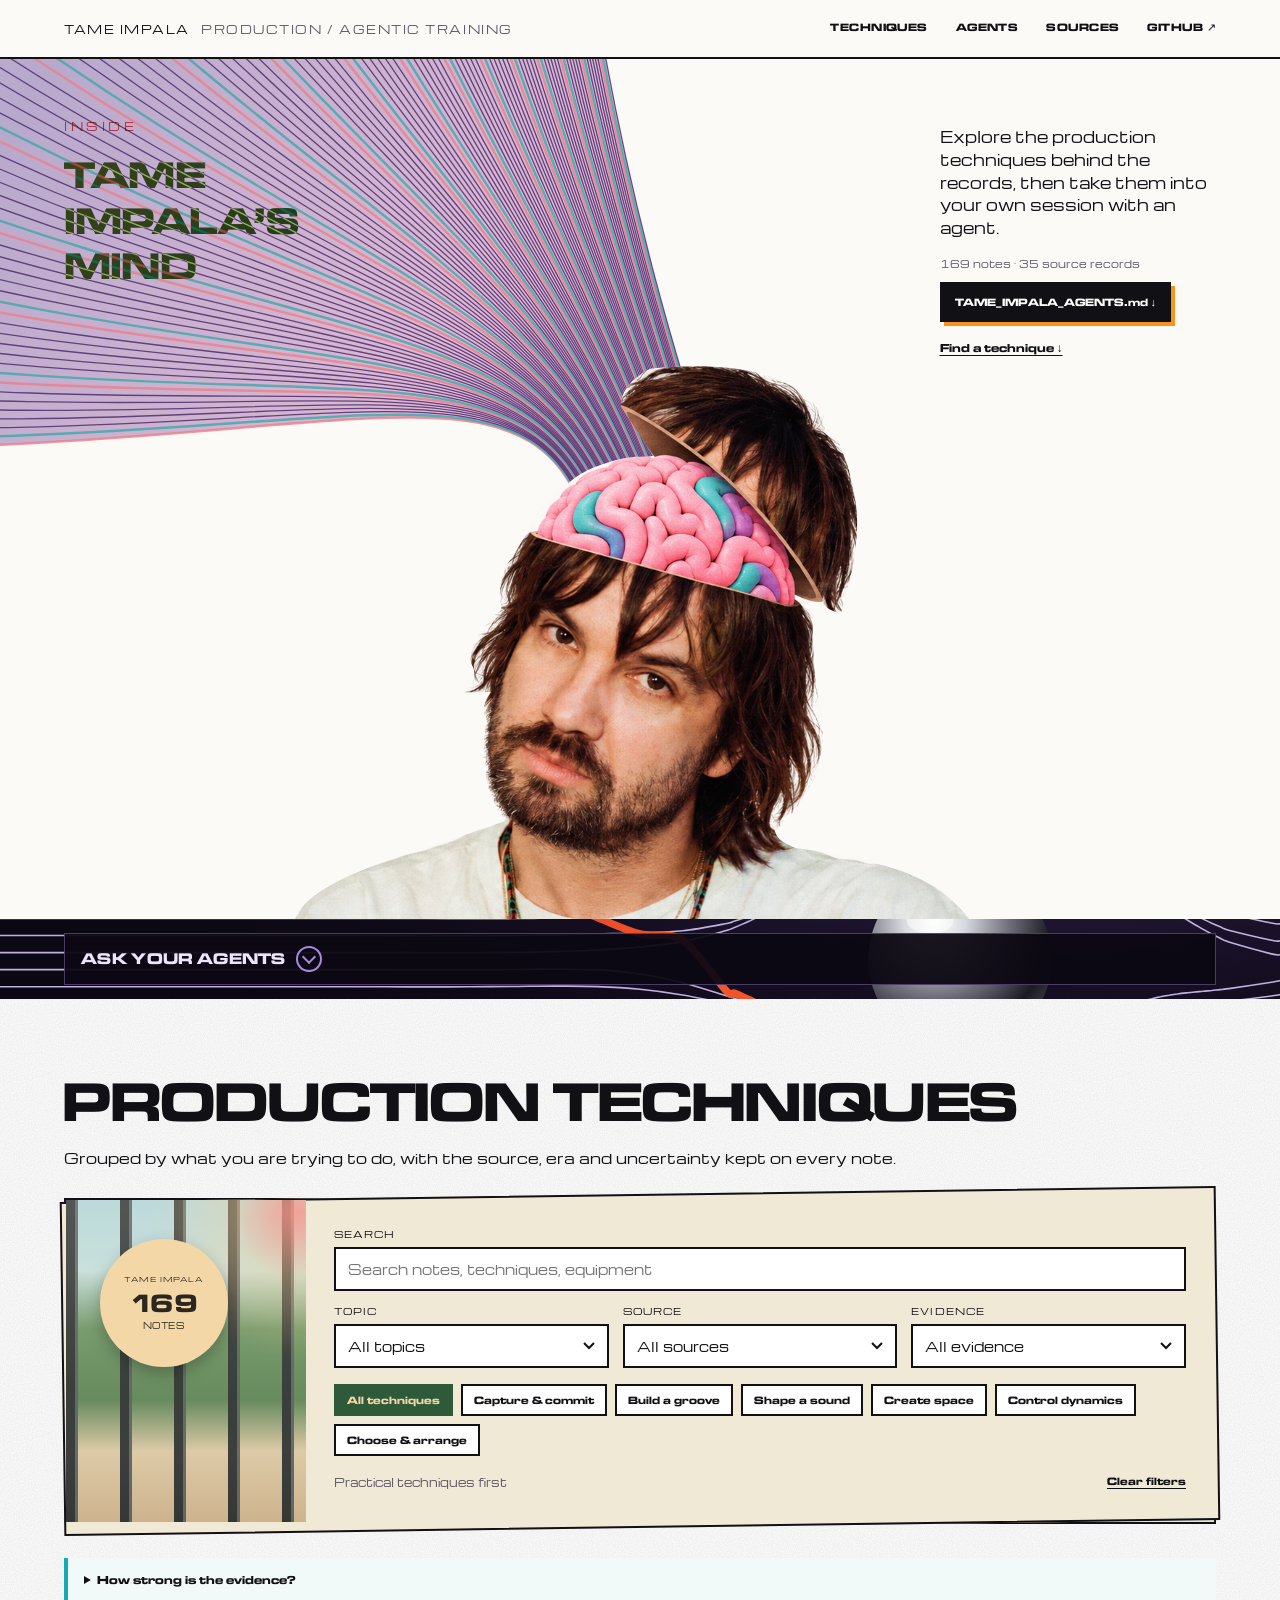
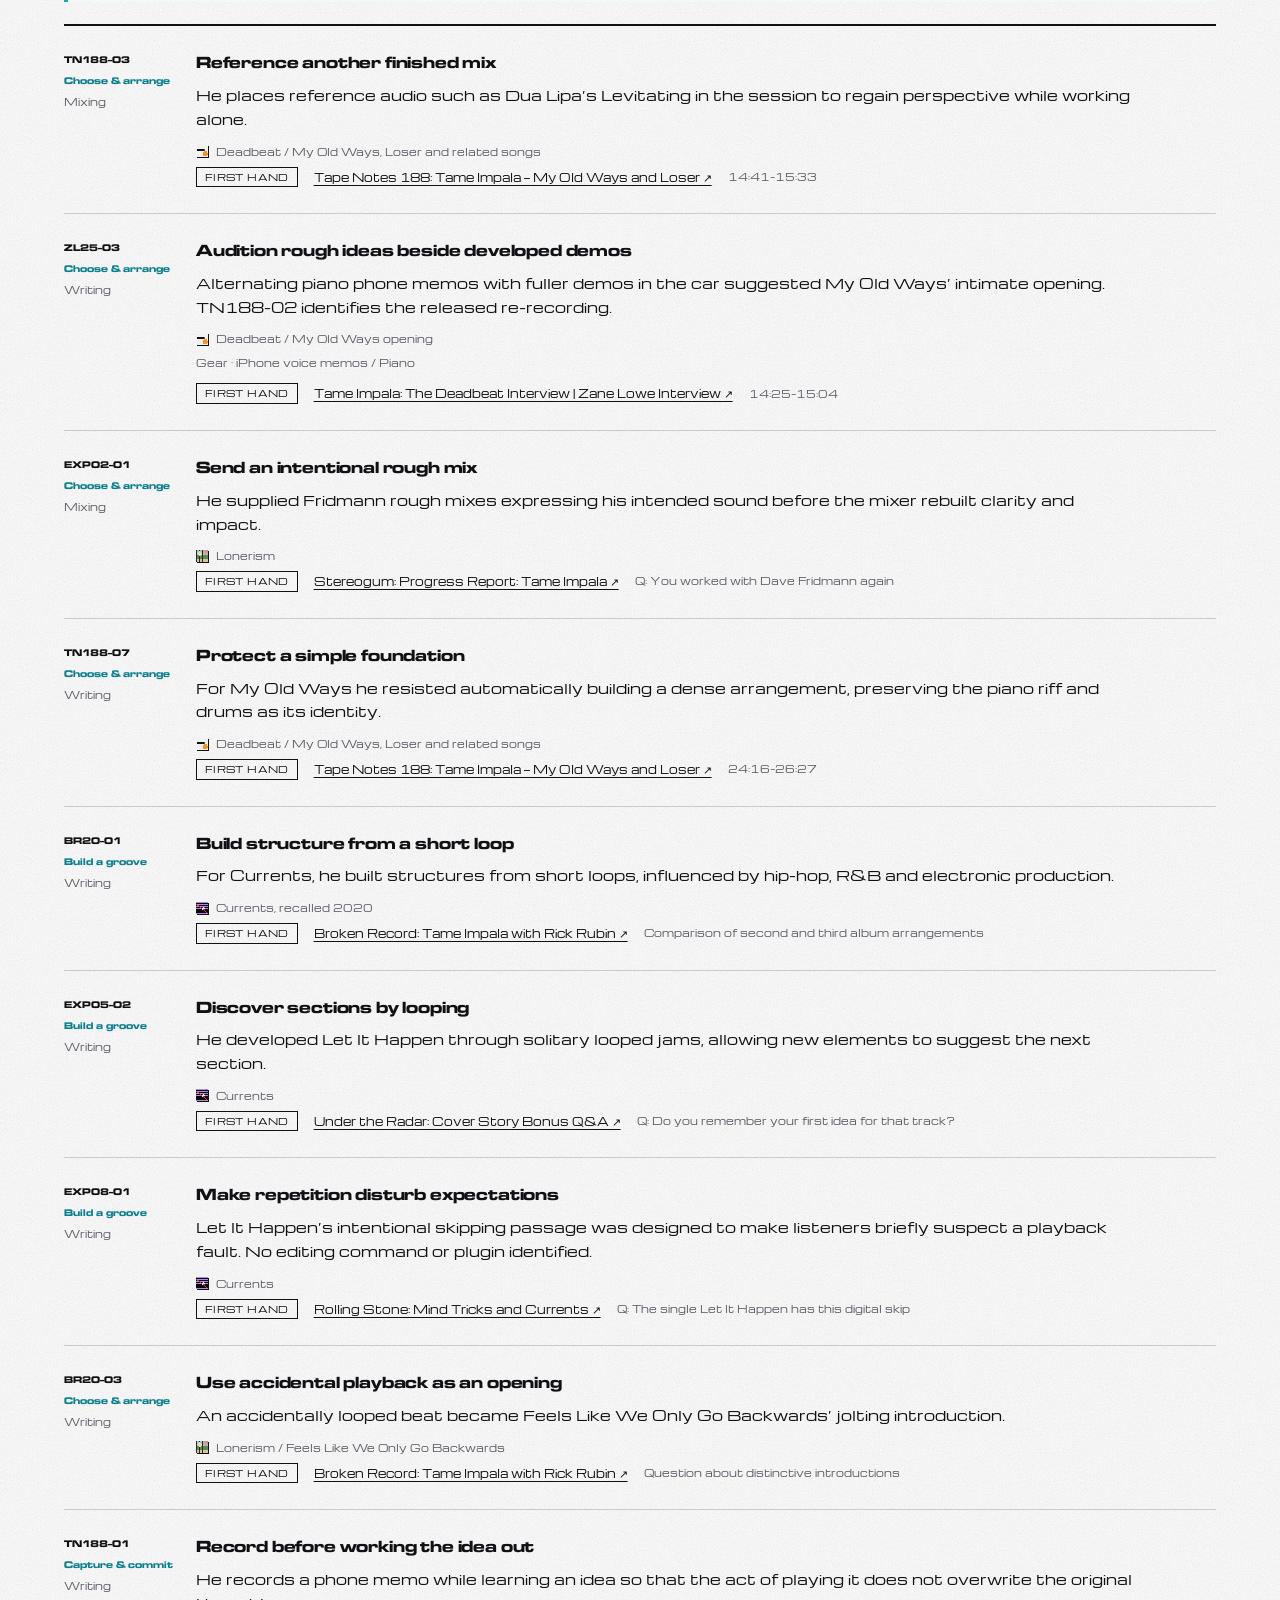
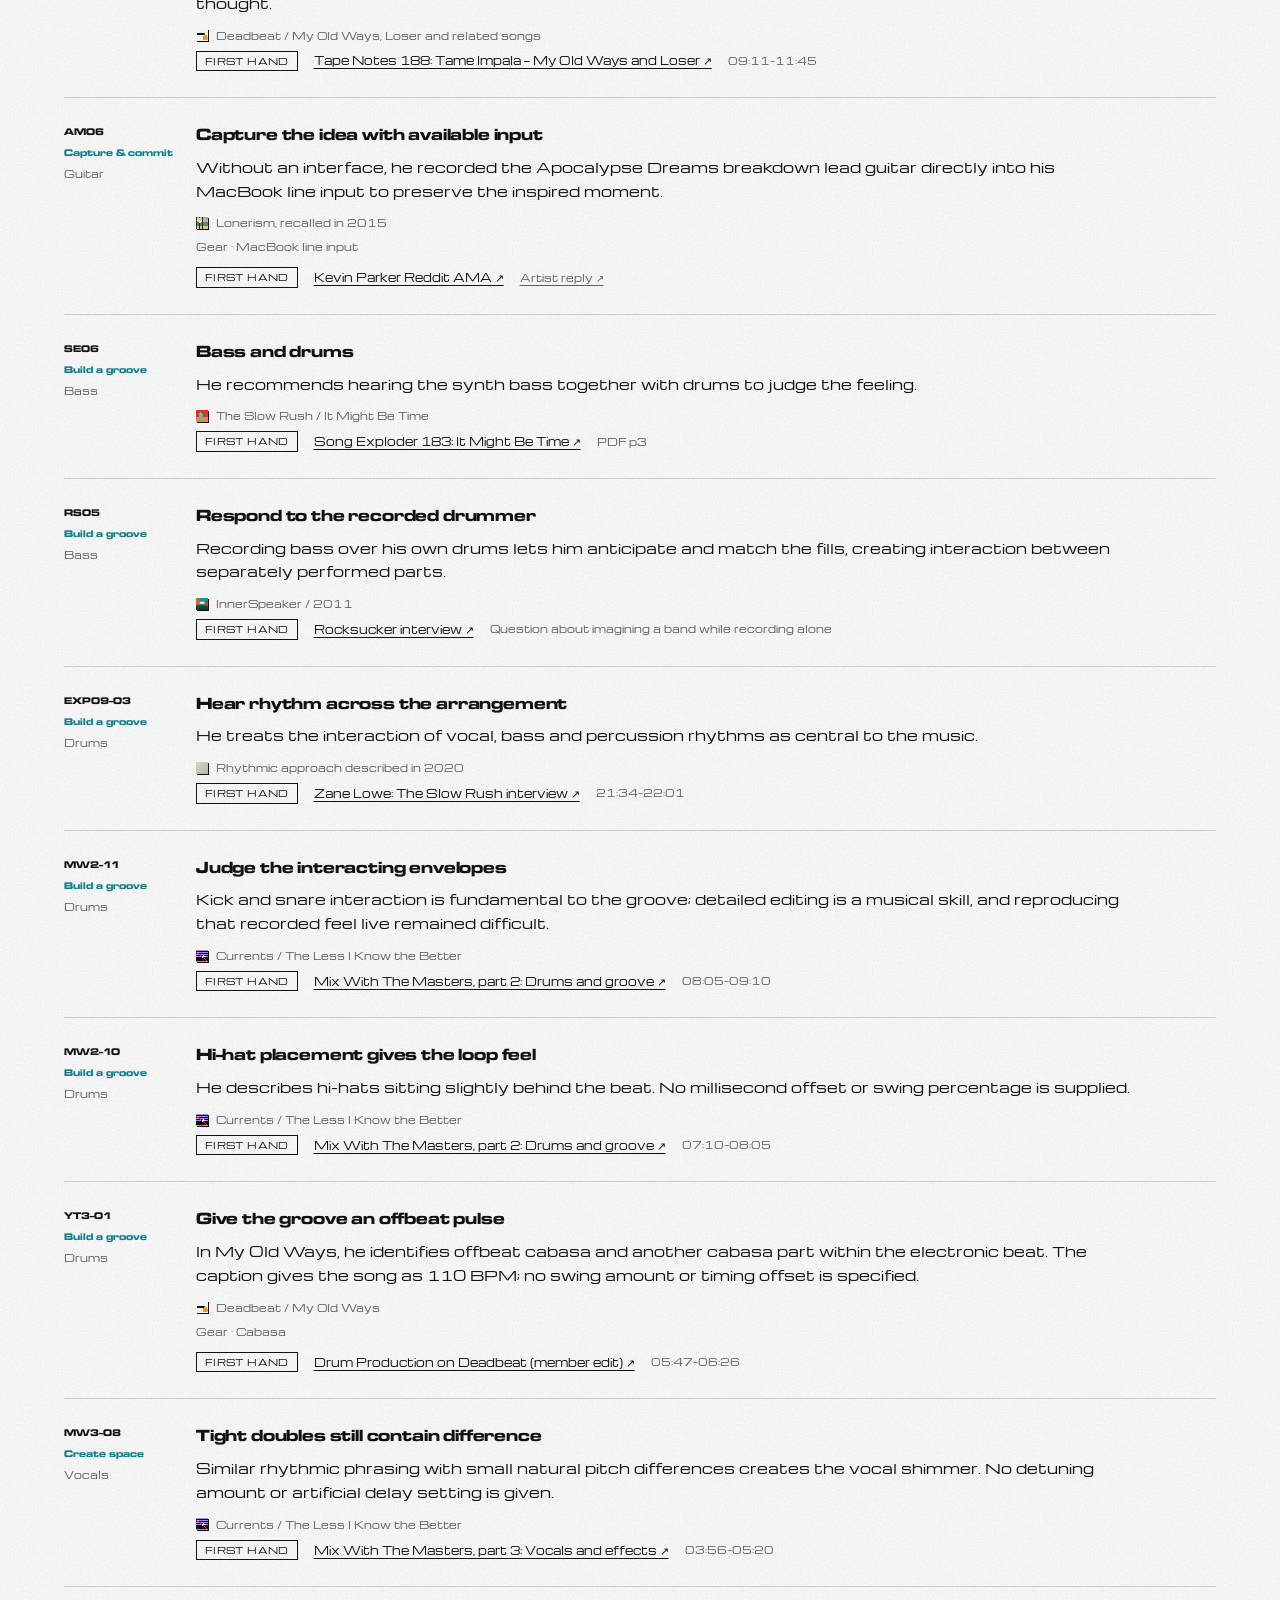
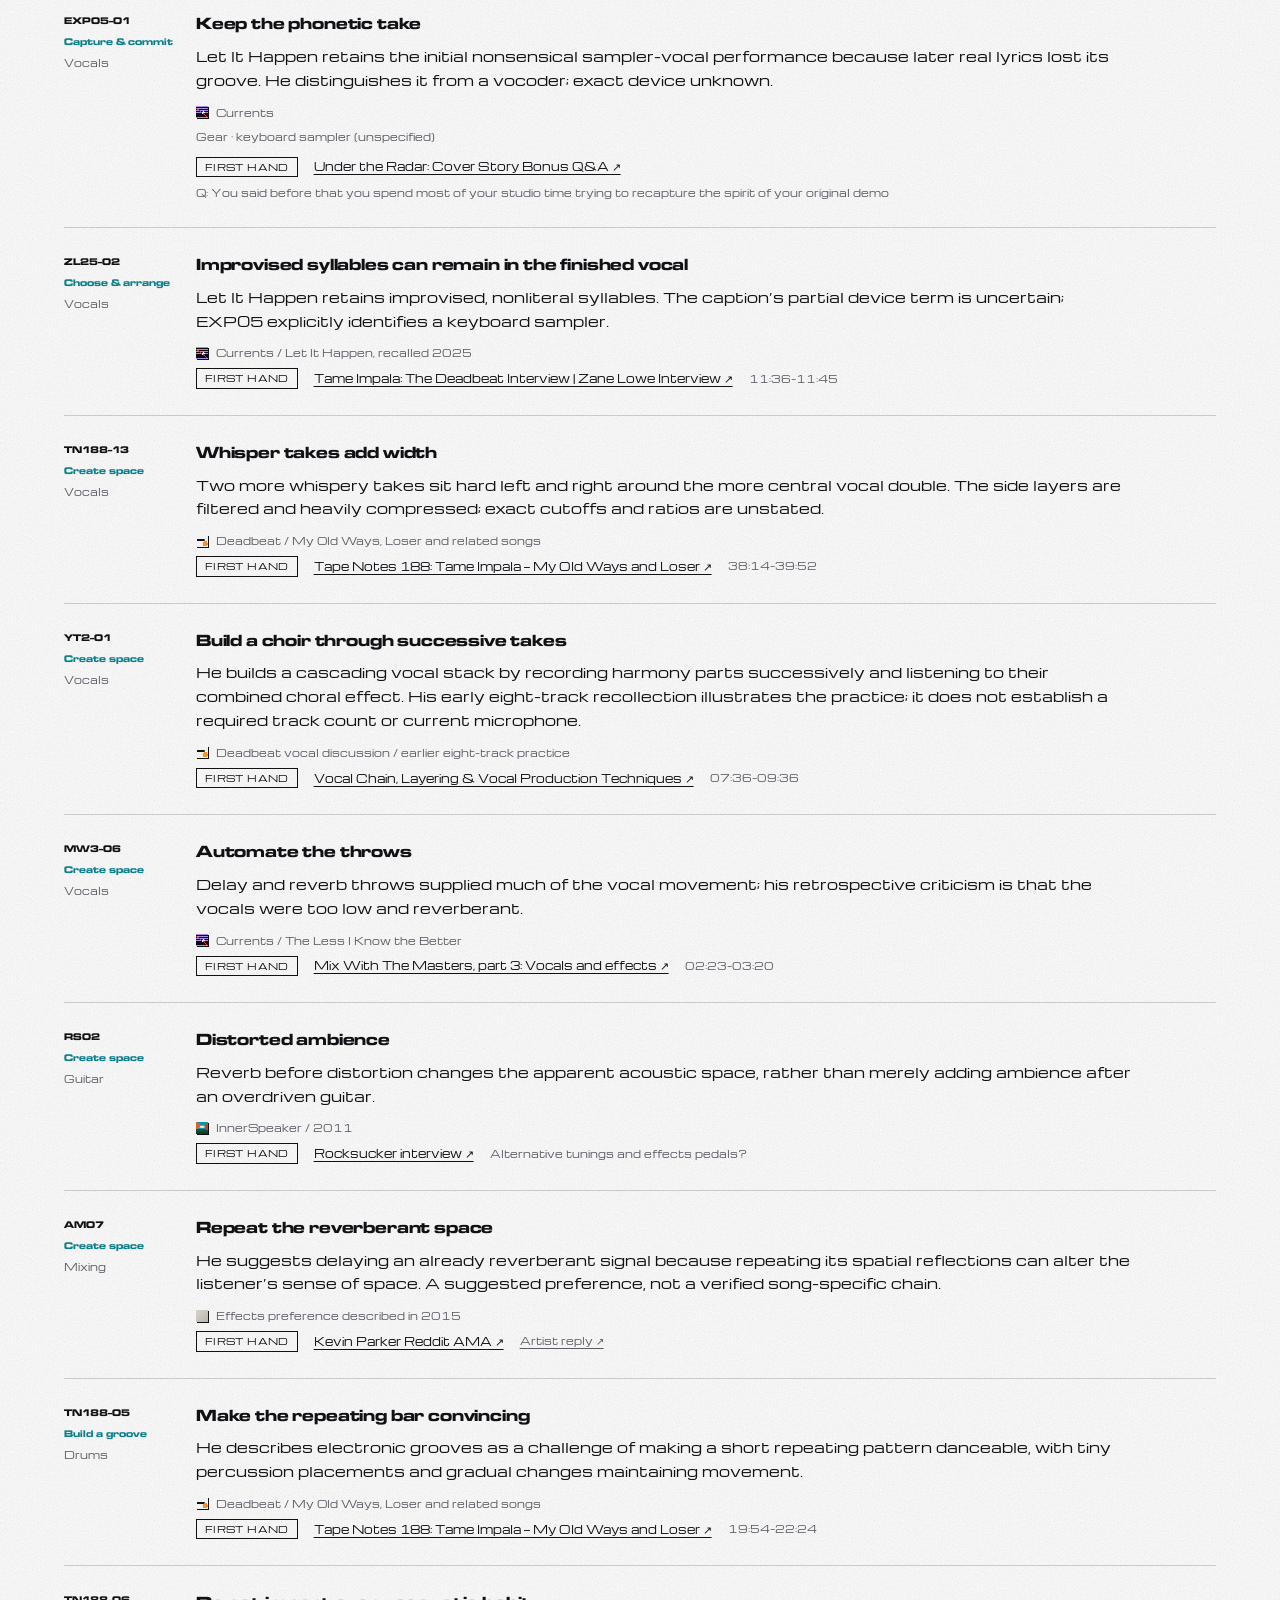
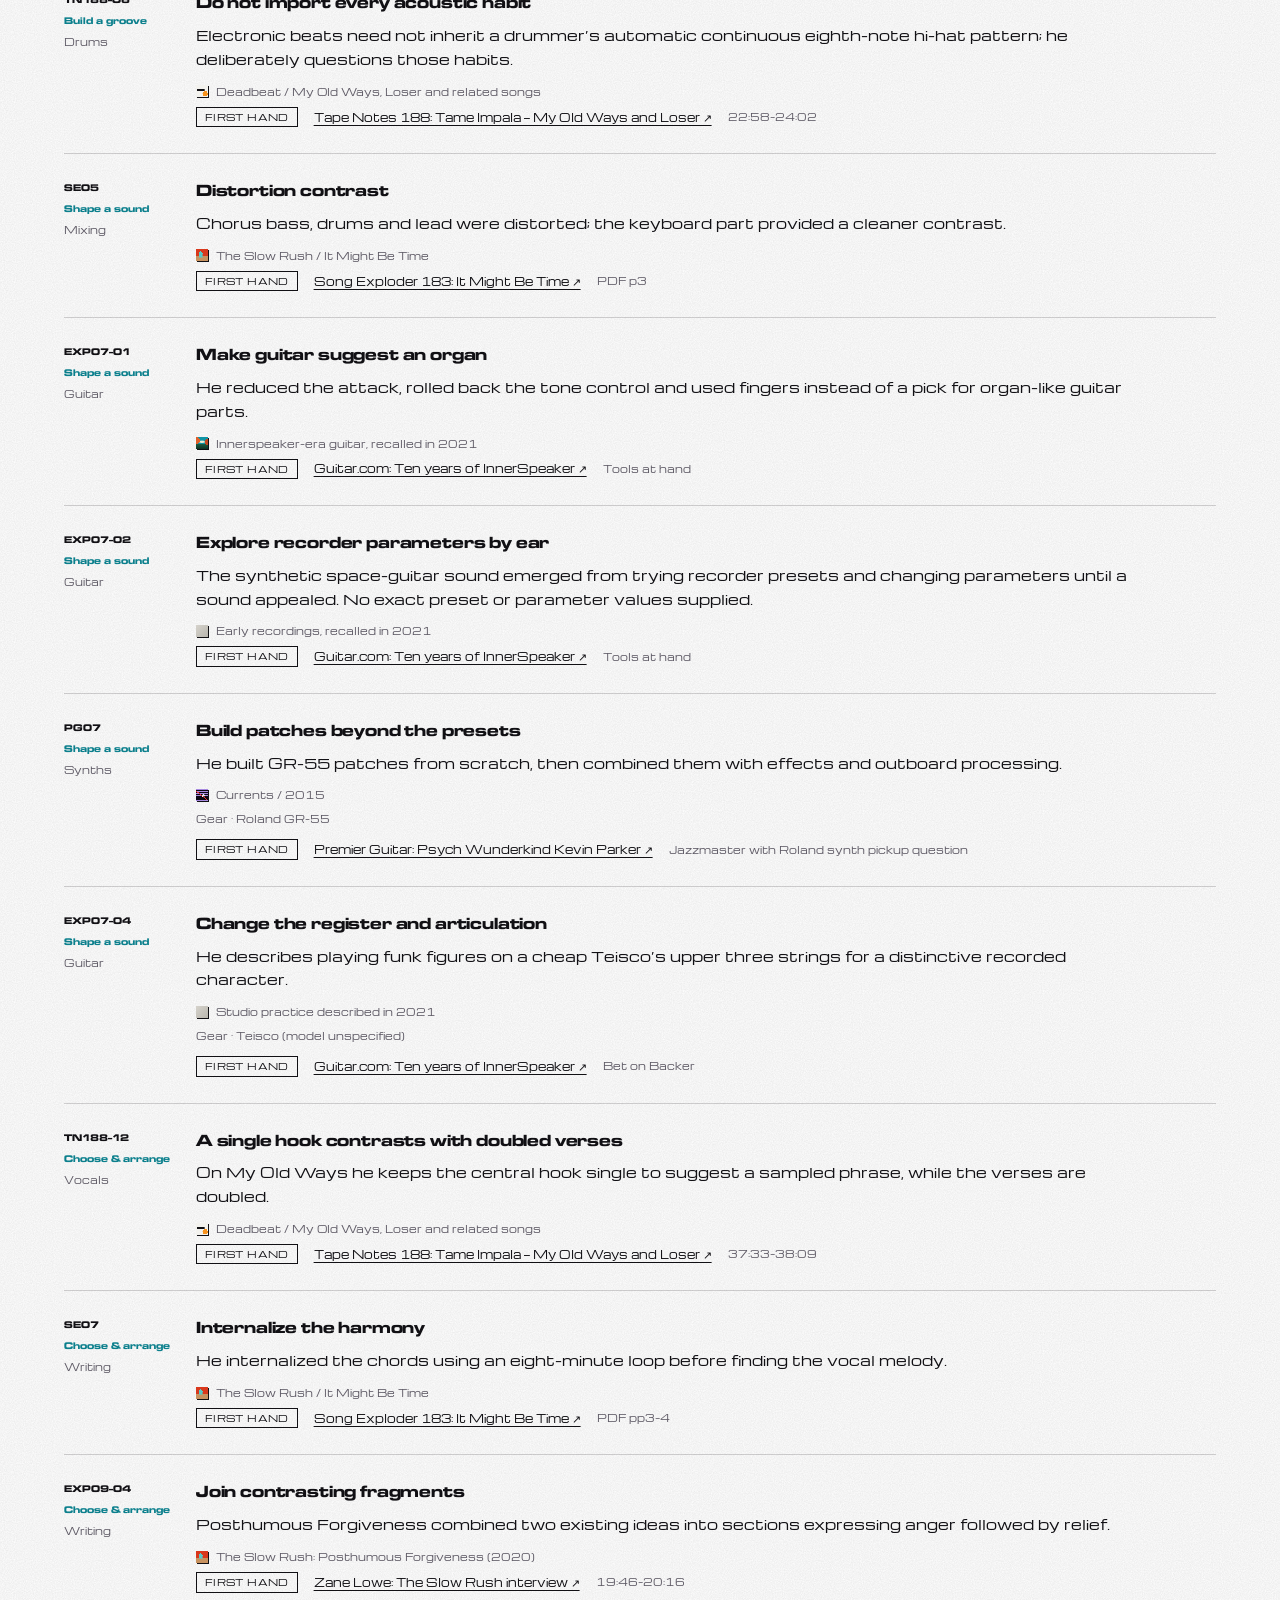
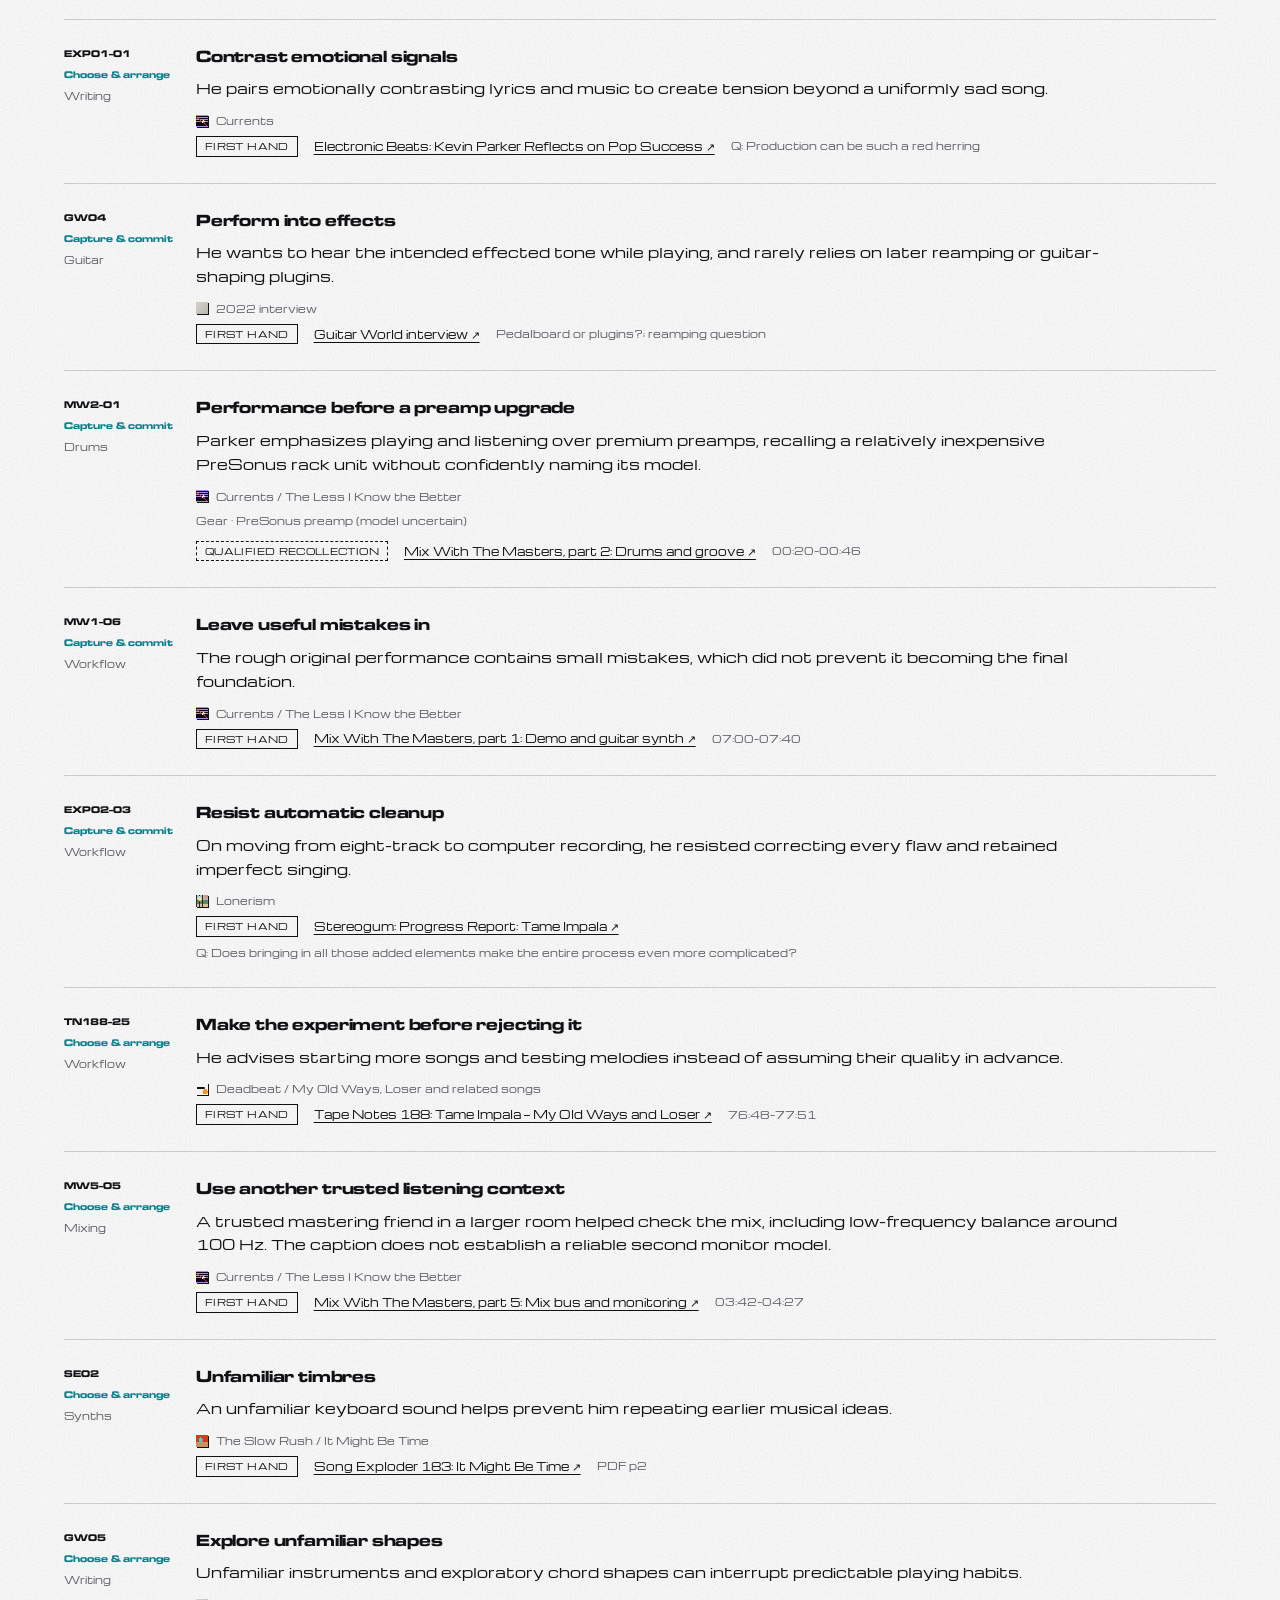
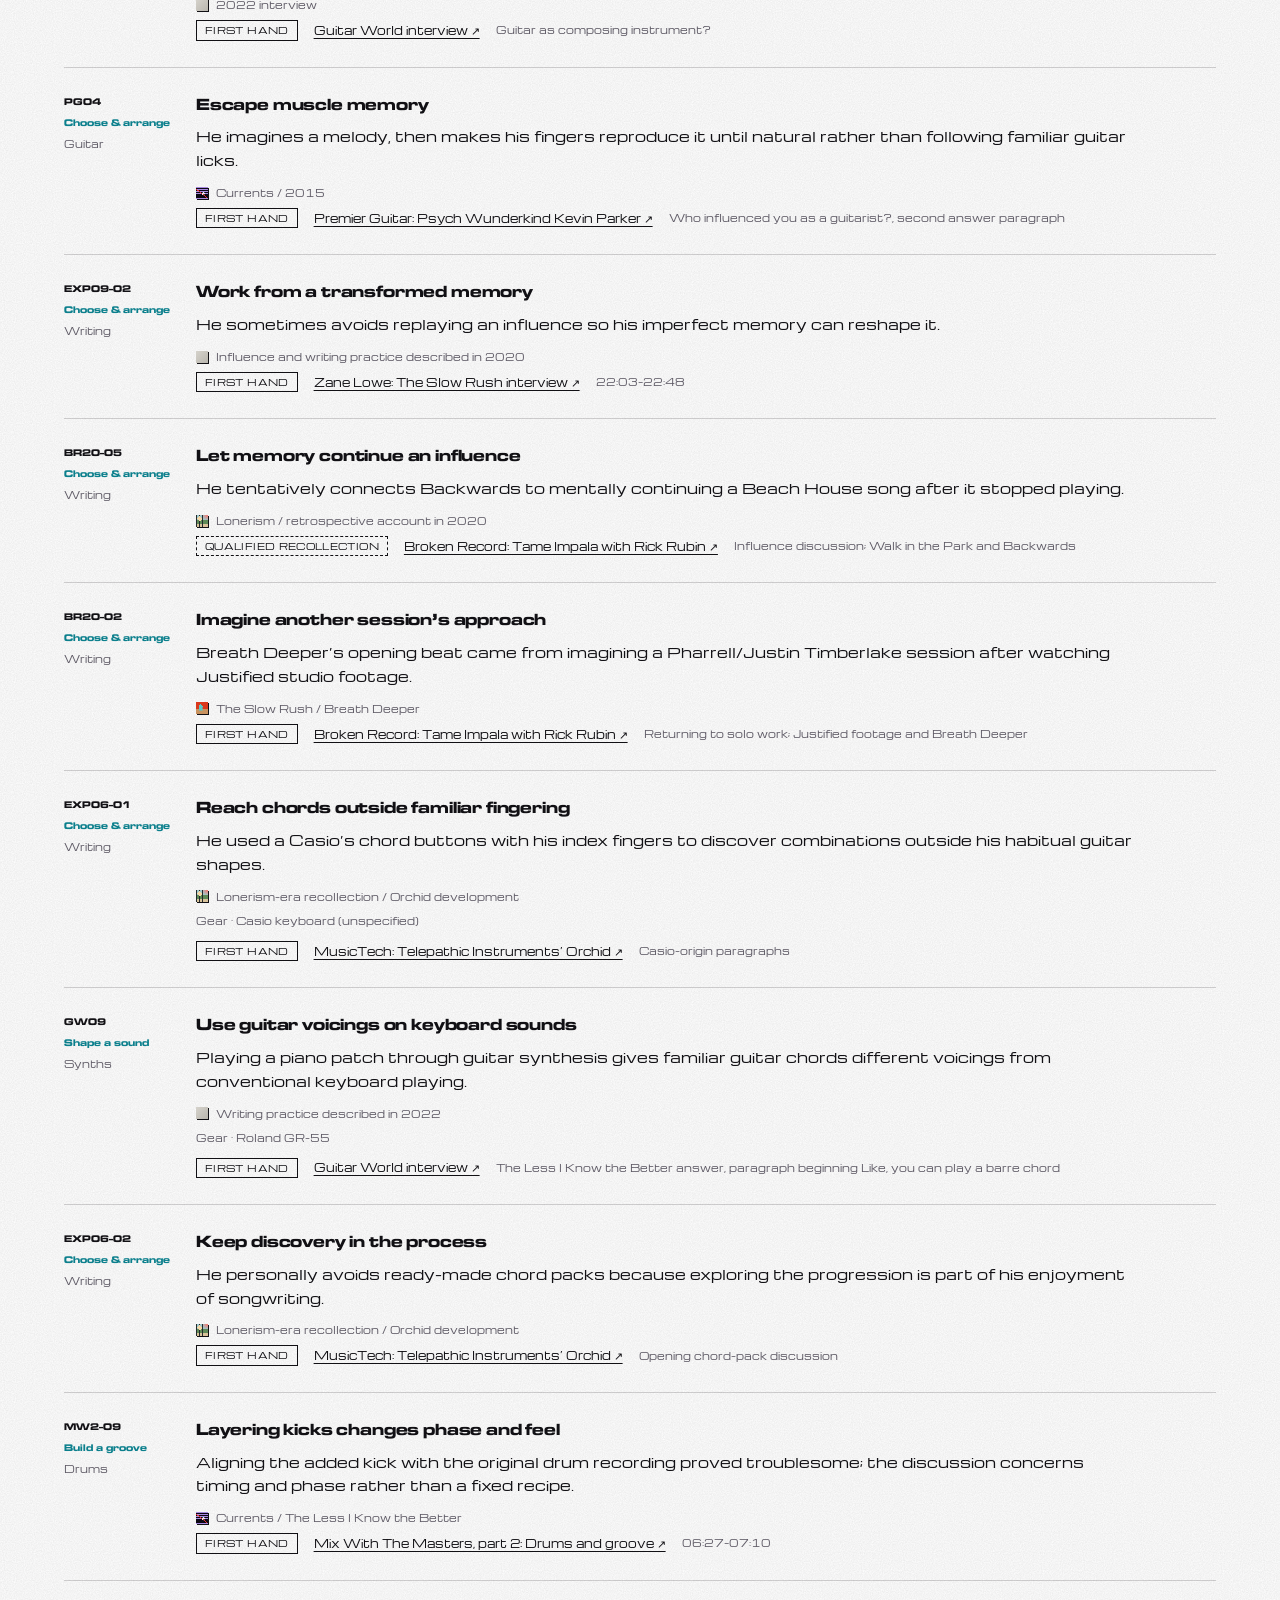
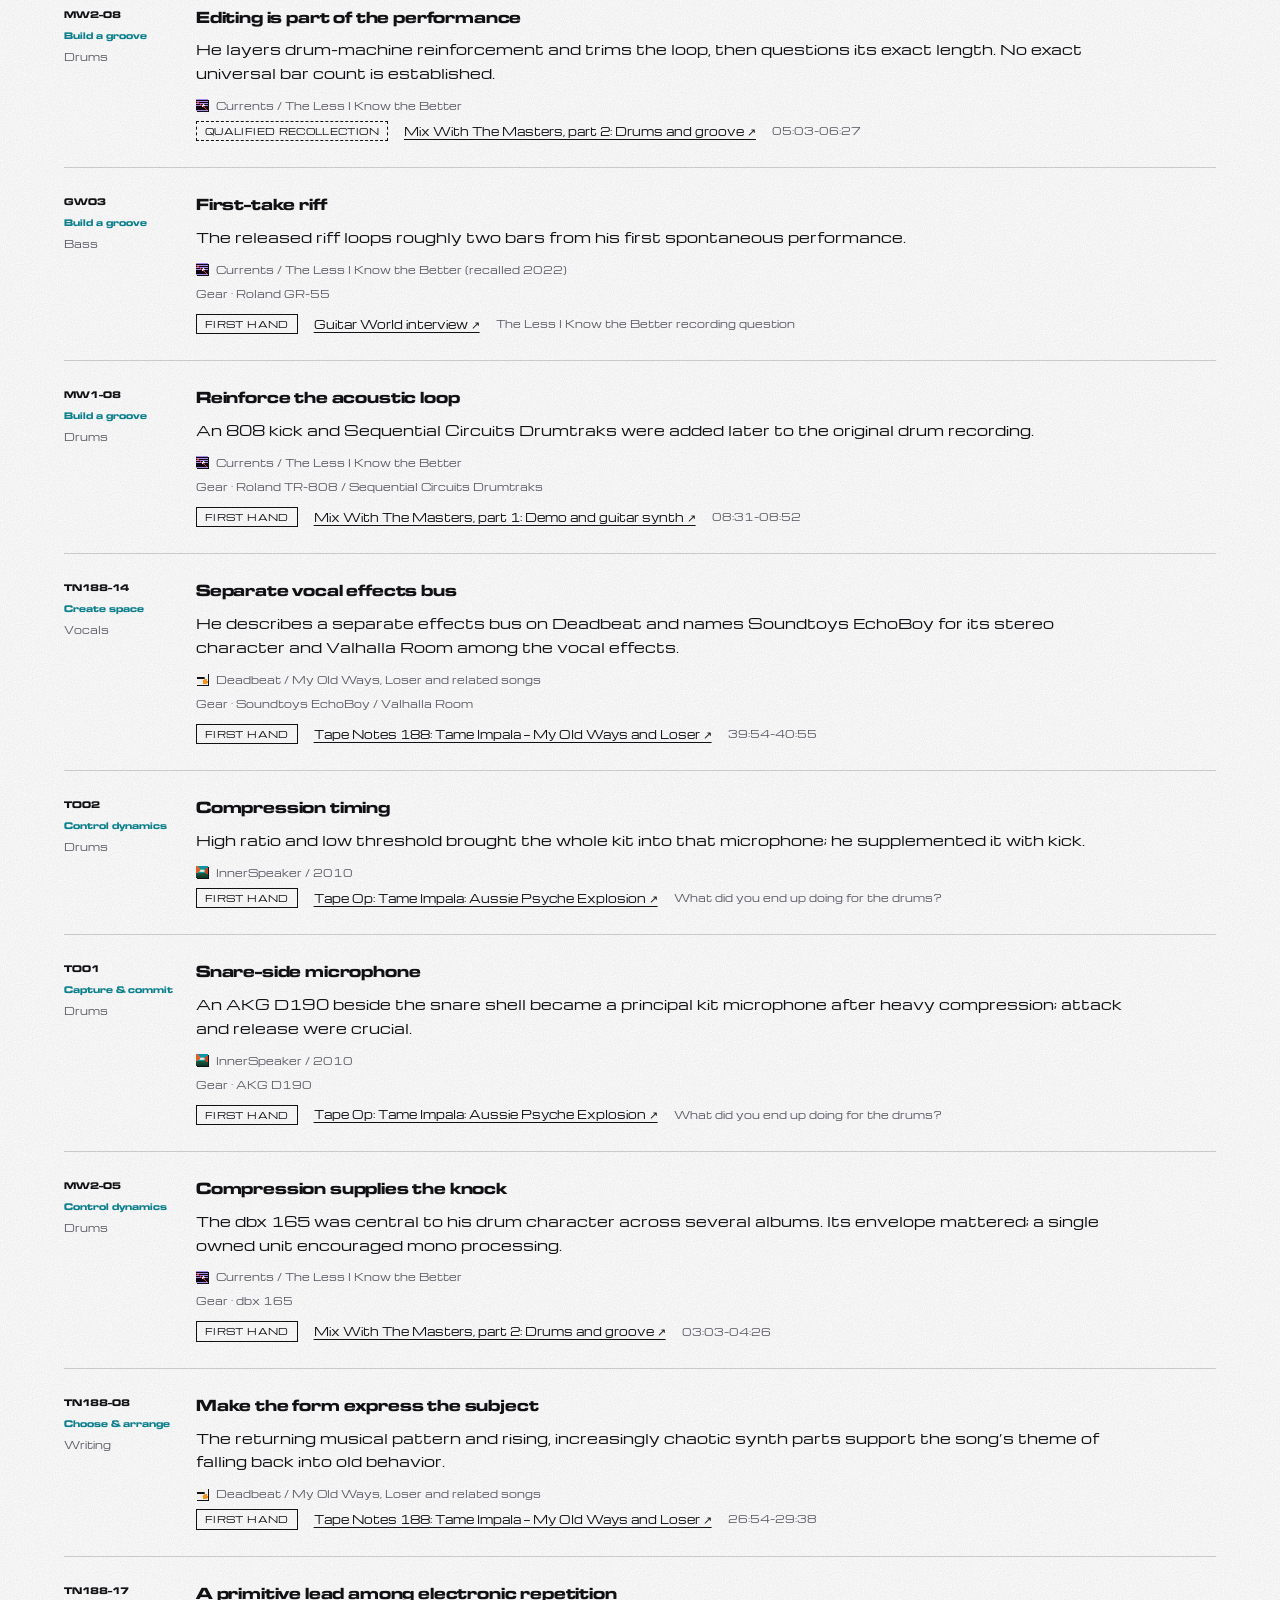
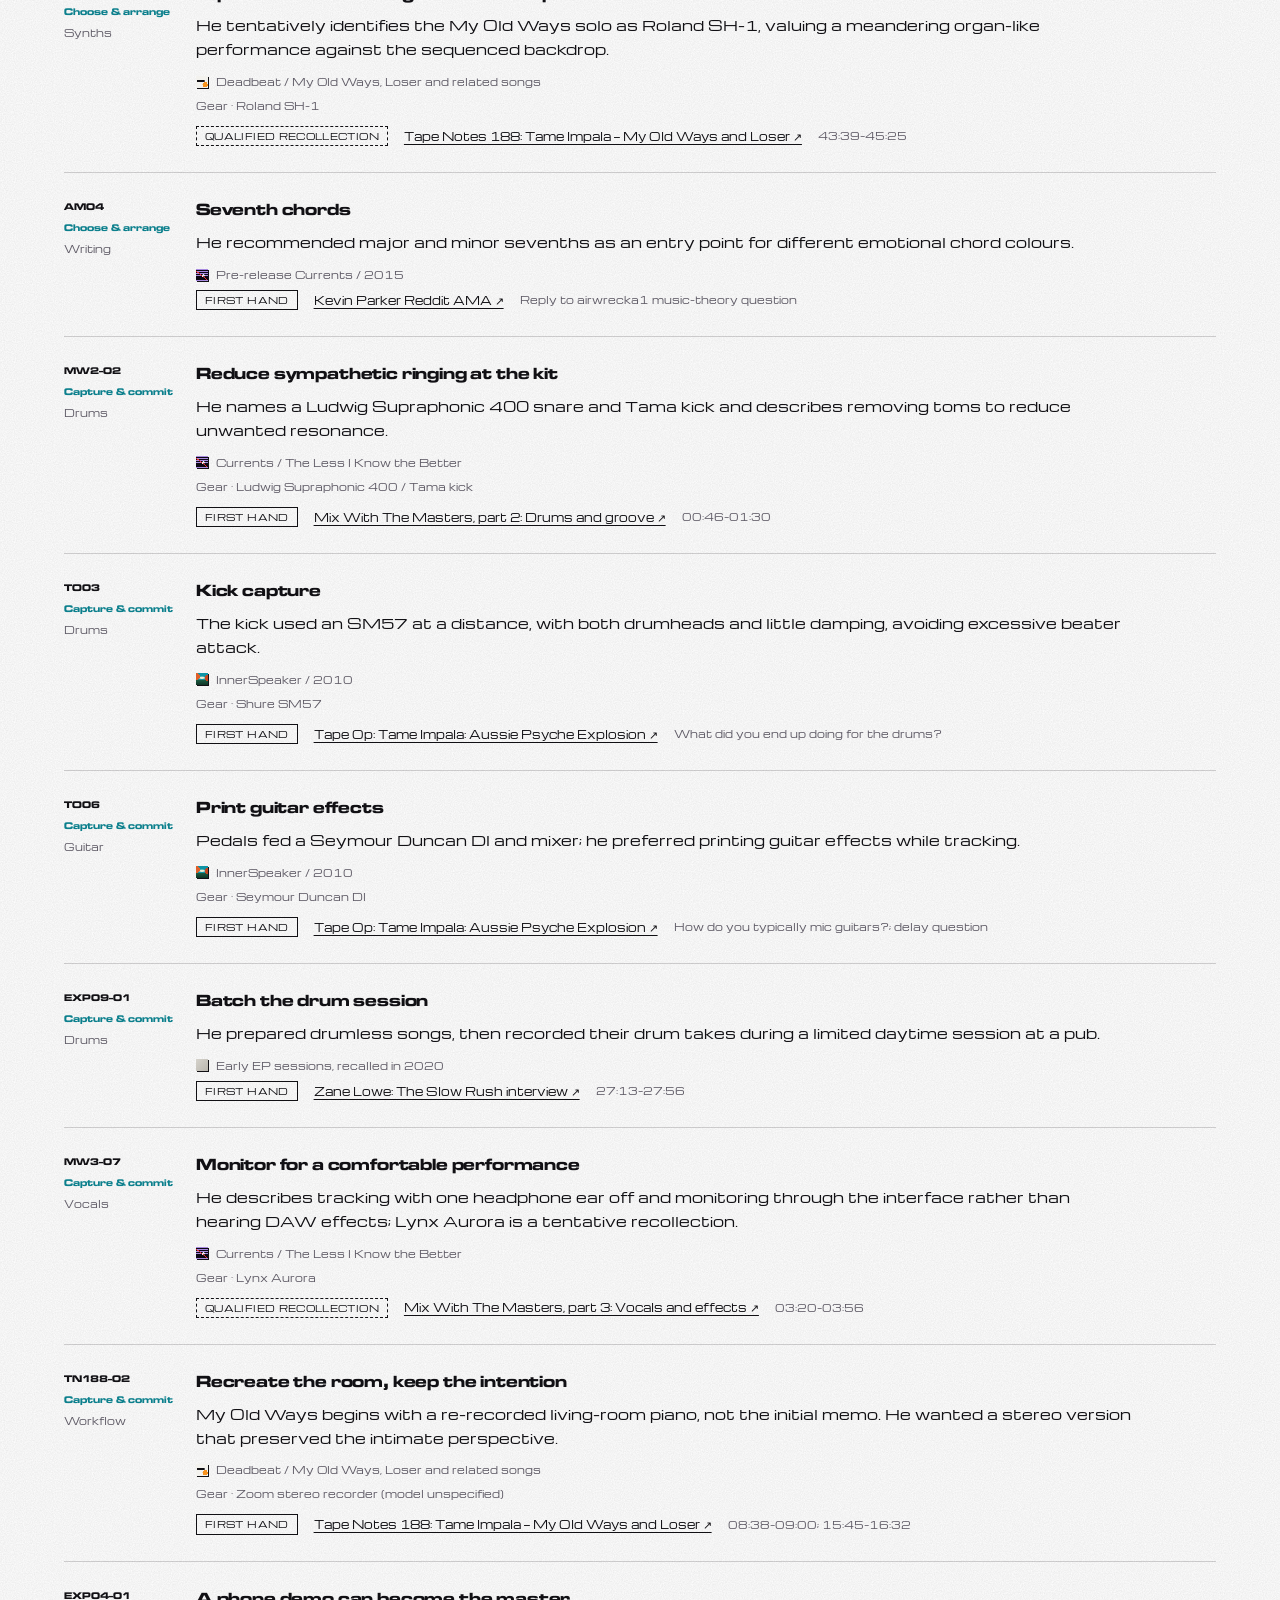
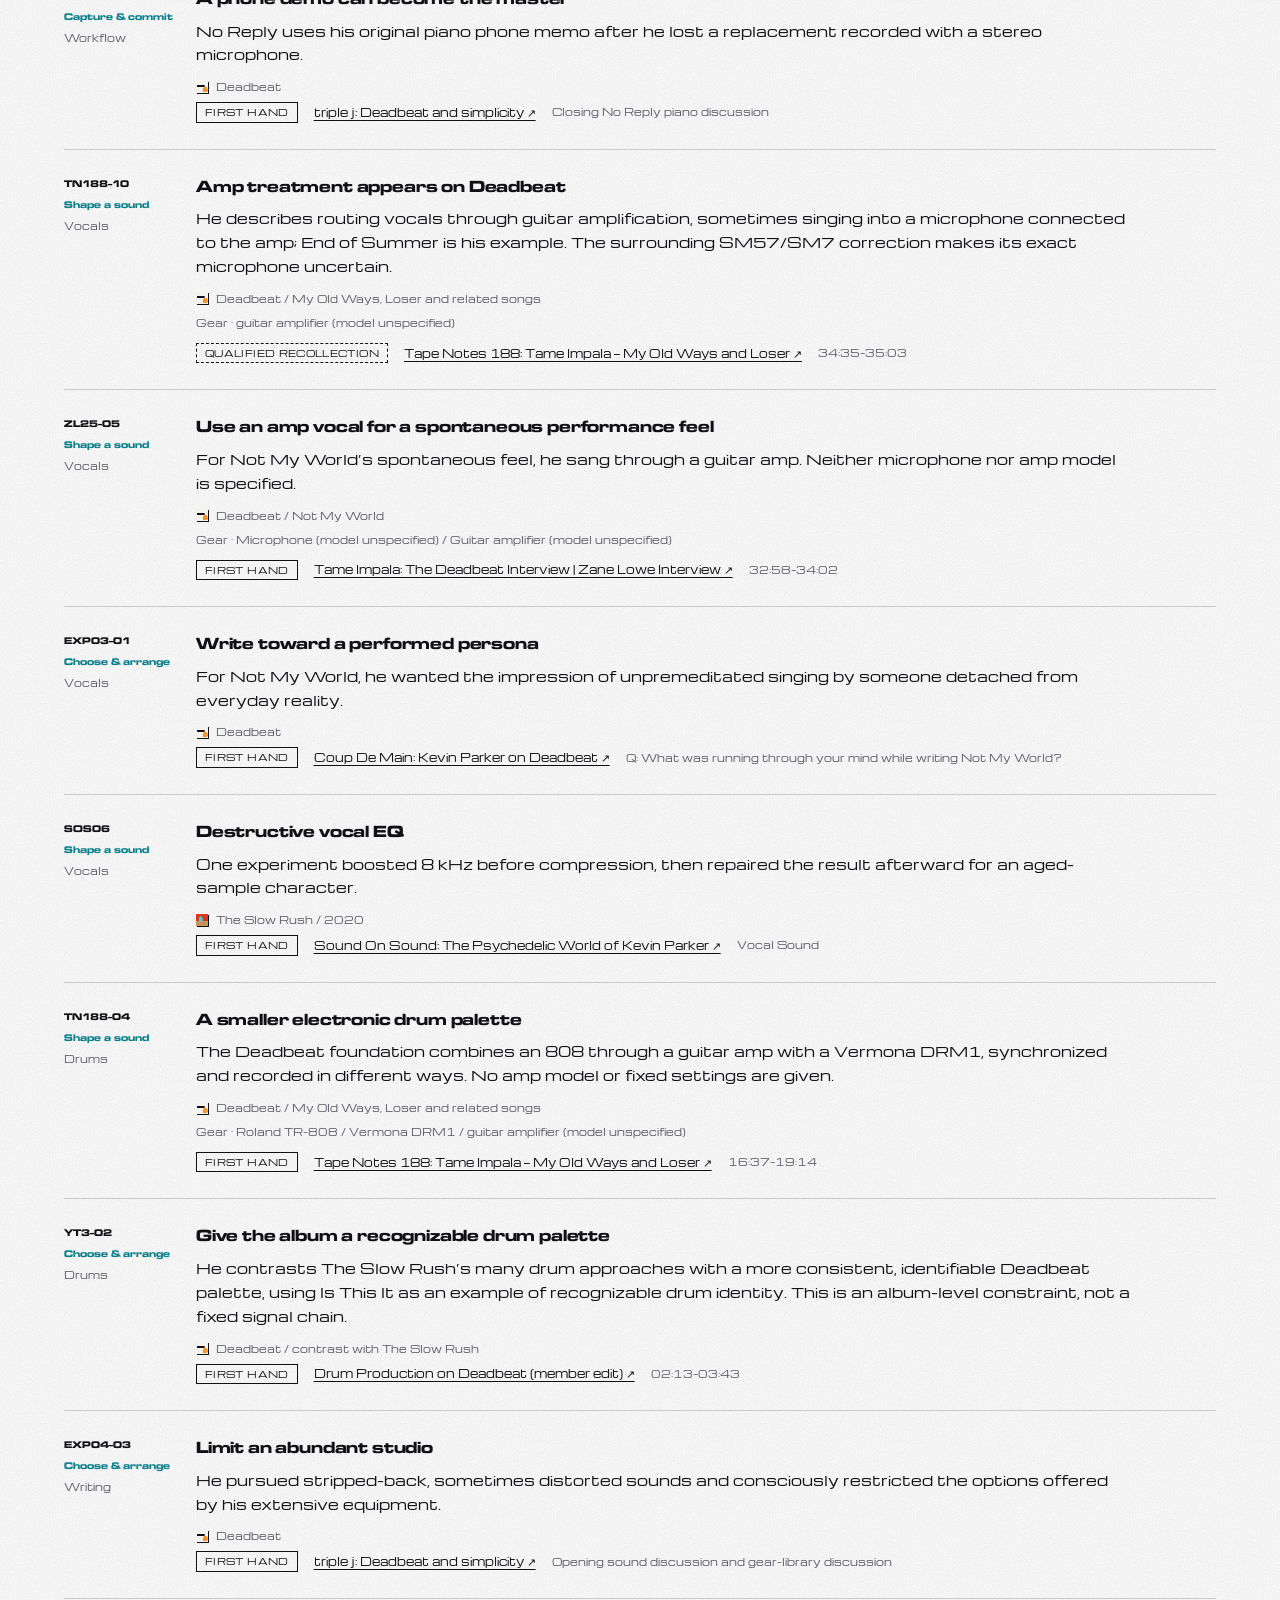
==== commit ea9d00be: "Complete playlist caption coverage and expand primary production interviews" ====
--- a/docs/index.html
+++ b/docs/index.html
@@ -4,7 +4,7 @@
 <meta charset="utf-8">
 <meta name="viewport" content="width=device-width,initial-scale=1">
 <title>Inside Tame Impala’s Mind — Production Techniques</title>
-<meta name="description" content="Explore Kevin Parker's production techniques and apply them with your agent. 114 source-linked notes, grouped by method.">
+<meta name="description" content="Explore Kevin Parker's production techniques and apply them with your agent. 169 source-linked notes, grouped by method.">
 <meta name="theme-color" content="#14a9b4">
 <meta property="og:title" content="Inside Tame Impala’s Mind — Production Techniques">
 <meta property="og:description" content="Source-linked production techniques to use with your agent, with the uncertainty kept in.">
@@ -29,7 +29,7 @@
     <h1 id="title" class="mind-title"><span class="mind-overline">Inside</span>Tame Impala’s <em>mind</em></h1>
     <div class="mind-copy">
       <p class="mind-summary">Explore the production techniques behind the records, then take them into your own session with an agent.</p>
-      <p class="mind-count">114 notes · 22 source records</p>
+      <p class="mind-count">169 notes · 35 source records</p>
       <div class="mind-actions"><a class="primary" href="TAME_IMPALA_AGENTS.md" download aria-label="Download TAME_IMPALA_AGENTS.md">TAME_IMPALA_AGENTS.md ↓</a><a class="secondary" href="#reference">Find a technique ↓</a></div>
     </div>
   </div>
@@ -56,13 +56,13 @@
   <p class="library-intro">Grouped by what you are trying to do, with the source, era and uncertainty kept on every note.</p>
   <div class="controls">
     <div class="gate">
-      <div class="gate-label"><span class="gate-band">Tame Impala</span><span id="count" role="status" aria-live="polite"><strong id="count-number">114</strong> <span id="count-label">notes</span></span></div>
+      <div class="gate-label"><span class="gate-band">Tame Impala</span><span id="count" role="status" aria-live="polite"><strong id="count-number">169</strong> <span id="count-label">notes</span></span></div>
     </div>
     <div class="filters">
       <div class="search-row">
         <label class="search-label" for="search">Search<input id="search" type="search" placeholder="Search notes, techniques, equipment" autocomplete="off"></label>
         <label for="topic-filter">Topic<select id="topic-filter"><option value="">All topics</option><option value="Writing">Writing</option><option value="Drums">Drums</option><option value="Bass">Bass</option><option value="Guitar">Guitar</option><option value="Synths">Synths</option><option value="Vocals">Vocals</option><option value="Mixing">Mixing</option><option value="Workflow">Workflow</option></select></label>
-        <label for="source-filter">Source<select id="source-filter"><option value="">All sources</option><option value="S01">S01 · Tape Op: Tame Impala: Aussie Psyche Explosion</option><option value="S02">S02 · Song Exploder 183: It Might Be Time</option><option value="S03">S03 · Guitar World interview</option><option value="S04">S04 · Sound On Sound: The Psychedelic World of Kevin Parker</option><option value="S05">S05 · Premier Guitar: Psych Wunderkind Kevin Parker</option><option value="S06">S06 · KEXP interview about Currents</option><option value="S07">S07 · Kevin Parker Reddit AMA</option><option value="S08">S08 · Rocksucker interview</option><option value="S09">S09 · Tape Notes TN:188 metadata and public audio locator</option><option value="MW0">MW0 · Mix With The Masters, part 0: Trailer</option><option value="MW1">MW1 · Mix With The Masters, part 1: Demo and guitar synth</option><option value="MW2">MW2 · Mix With The Masters, part 2: Drums and groove</option><option value="MW3">MW3 · Mix With The Masters, part 3: Vocals and effects</option><option value="MW4">MW4 · Mix With The Masters, part 4: Keyboards and arrangement</option><option value="MW5">MW5 · Mix With The Masters, part 5: Mix bus and monitoring</option><option value="TN188">TN188 · Tape Notes 188: Tame Impala — My Old Ways and Loser</option><option value="YT1">YT1 · Top 10 Production &amp; Writing Insights (public edit)</option><option value="YT2">YT2 · Vocal Chain, Layering &amp; Vocal Production Techniques</option><option value="YT3">YT3 · Drum Production on Deadbeat</option><option value="YT4">YT4 · Top 10 Production &amp; Writing Insights (member edit)</option><option value="YT5">YT5 · Tame Impala Breaks Down Deadbeat (teaser)</option><option value="YT6">YT6 · Unavailable playlist entry (title unknown)</option></select></label>
+        <label for="source-filter">Source<select id="source-filter"><option value="">All sources</option><option value="S01">S01 · Tape Op: Tame Impala: Aussie Psyche Explosion</option><option value="S02">S02 · Song Exploder 183: It Might Be Time</option><option value="S03">S03 · Guitar World interview</option><option value="S04">S04 · Sound On Sound: The Psychedelic World of Kevin Parker</option><option value="S05">S05 · Premier Guitar: Psych Wunderkind Kevin Parker</option><option value="S06">S06 · KEXP interview about Currents</option><option value="S07">S07 · Kevin Parker Reddit AMA</option><option value="S08">S08 · Rocksucker interview</option><option value="S09">S09 · Tape Notes TN:188 metadata and public audio locator</option><option value="EXP01">EXP01 · Electronic Beats: Kevin Parker Reflects on Pop Success</option><option value="EXP02">EXP02 · Stereogum: Progress Report: Tame Impala</option><option value="EXP03">EXP03 · Coup De Main: Kevin Parker on Deadbeat</option><option value="EXP04">EXP04 · triple j: Deadbeat and simplicity</option><option value="EXP05">EXP05 · Under the Radar: Cover Story Bonus Q&amp;A</option><option value="EXP06">EXP06 · MusicTech: Telepathic Instruments’ Orchid</option><option value="EXP07">EXP07 · Guitar.com: Ten years of InnerSpeaker</option><option value="EXP08">EXP08 · Rolling Stone: Mind Tricks and Currents</option><option value="EXP09">EXP09 · Zane Lowe: The Slow Rush interview</option><option value="ZL25">ZL25 · Tame Impala: The Deadbeat Interview | Zane Lowe Interview</option><option value="BR20">BR20 · Broken Record: Tame Impala with Rick Rubin</option><option value="EXP10">EXP10 · Interview: Kevin Parker with Mac DeMarco</option><option value="EXP11">EXP11 · Under the Radar: main 2015 cover story</option><option value="MW0">MW0 · Mix With The Masters, part 0: Trailer</option><option value="MW1">MW1 · Mix With The Masters, part 1: Demo and guitar synth</option><option value="MW2">MW2 · Mix With The Masters, part 2: Drums and groove</option><option value="MW3">MW3 · Mix With The Masters, part 3: Vocals and effects</option><option value="MW4">MW4 · Mix With The Masters, part 4: Keyboards and arrangement</option><option value="MW5">MW5 · Mix With The Masters, part 5: Mix bus and monitoring</option><option value="TN188">TN188 · Tape Notes 188: Tame Impala — My Old Ways and Loser</option><option value="YT1">YT1 · Top 10 Production &amp; Writing Insights (public edit)</option><option value="YT2">YT2 · Vocal Chain, Layering &amp; Vocal Production Techniques</option><option value="YT3">YT3 · Drum Production on Deadbeat (member edit)</option><option value="YT4">YT4 · Top 10 Production &amp; Writing Insights (member edit)</option><option value="YT5">YT5 · Tame Impala Breaks Down Deadbeat (teaser)</option><option value="YT6">YT6 · Drum Production on Deadbeat (public edit)</option></select></label>
         <label for="evidence-filter">Evidence<select id="evidence-filter"><option value="">All evidence</option><option value="first-hand">First-hand</option><option value="qualified-recollection">Recollection</option><option value="publisher-report">Publisher report</option></select></label>
       </div>
       <div class="topics" role="group" aria-label="Production technique"><button type="button" data-technique="" aria-pressed="true">All techniques</button><button type="button" data-technique="capture" aria-pressed="false">Capture &amp; commit</button><button type="button" data-technique="groove" aria-pressed="false">Build a groove</button><button type="button" data-technique="sound" aria-pressed="false">Shape a sound</button><button type="button" data-technique="space" aria-pressed="false">Create space</button><button type="button" data-technique="dynamics" aria-pressed="false">Control dynamics</button><button type="button" data-technique="decisions" aria-pressed="false">Choose &amp; arrange</button></div>
@@ -72,9 +72,9 @@
   <details class="evidence-guide">
     <summary>How strong is the evidence?</summary>
     <p><strong>First-hand</strong> means Parker said it in an interview, including automatic-caption and speech-recognition accounts. <strong>Recollection</strong> preserves uncertainty. <strong>Publisher report</strong> identifies information supplied by the publication. These are not certified transcripts or independently reproduced settings.</p>
-    <p>Course timestamps restart in each part. Podcast times follow an ad-supported 81:23 copy and can shift with inserted ads. Three member clips lack extracted content; one playlist entry is private. <a href="https://github.com/EthanSK/tame-impala-agentic-training/blob/main/COVERAGE.md">Read the coverage record ↗</a></p>
+    <p>Course timestamps restart in each part. Podcast times follow an ad-supported 81:23 copy and can shift with inserted ads. <a href="https://github.com/EthanSK/tame-impala-agentic-training/blob/main/COVERAGE.md">Read the coverage record ↗</a></p>
   </details>
-  <div id="notes"><article class="note" id="TN188-03" data-technique="decisions" data-priority="1" data-topic="Mixing" data-source="TN188" data-evidence="first-hand" data-album="deadbeat"><div class="note-code"><a href="#TN188-03">TN188-03</a><span class="note-method">Choose &amp; arrange</span><span class="note-topic">Mixing</span></div><div class="note-body"><h3>Reference another finished mix</h3><p class="claim">He places reference audio such as Dua Lipa’s Levitating in the session to regain perspective while working alone.</p><p class="note-era"><span class="era-chip album album-deadbeat" aria-hidden="true"></span>Deadbeat / My Old Ways, Loser and related songs</p><p class="gear"></p><footer><span class="evidence" data-evidence="first-hand">first hand</span><a href="https://podcasts.apple.com/us/podcast/tn-188-tame-impala/id1249834293?i=1000787528506">Tape Notes 188: Tame Impala — My Old Ways and Loser ↗</a><span class="timestamp">14:41–15:33</span></footer></div></article><article class="note" id="TN188-07" data-technique="decisions" data-priority="1" data-topic="Writing" data-source="TN188" data-evidence="first-hand" data-album="deadbeat"><div class="note-code"><a href="#TN188-07">TN188-07</a><span class="note-method">Choose &amp; arrange</span><span class="note-topic">Writing</span></div><div class="note-body"><h3>Protect a simple foundation</h3><p class="claim">For My Old Ways he resisted automatically building a dense arrangement, preserving the piano riff and drums as its identity.</p><p class="note-era"><span class="era-chip album album-deadbeat" aria-hidden="true"></span>Deadbeat / My Old Ways, Loser and related songs</p><p class="gear"></p><footer><span class="evidence" data-evidence="first-hand">first hand</span><a href="https://podcasts.apple.com/us/podcast/tn-188-tame-impala/id1249834293?i=1000787528506">Tape Notes 188: Tame Impala — My Old Ways and Loser ↗</a><span class="timestamp">24:16–26:27</span></footer></div></article><article class="note" id="TN188-01" data-technique="capture" data-priority="1" data-topic="Writing" data-source="TN188" data-evidence="first-hand" data-album="deadbeat"><div class="note-code"><a href="#TN188-01">TN188-01</a><span class="note-method">Capture &amp; commit</span><span class="note-topic">Writing</span></div><div class="note-body"><h3>Record before working the idea out</h3><p class="claim">He records a phone memo while learning an idea so that the act of playing it does not overwrite the original thought.</p><p class="note-era"><span class="era-chip album album-deadbeat" aria-hidden="true"></span>Deadbeat / My Old Ways, Loser and related songs</p><p class="gear"></p><footer><span class="evidence" data-evidence="first-hand">first hand</span><a href="https://podcasts.apple.com/us/podcast/tn-188-tame-impala/id1249834293?i=1000787528506">Tape Notes 188: Tame Impala — My Old Ways and Loser ↗</a><span class="timestamp">09:11–11:45</span></footer></div></article><article class="note" id="SE06" data-technique="groove" data-priority="1" data-topic="Bass" data-source="S02" data-evidence="first-hand" data-album="slow-rush"><div class="note-code"><a href="#SE06">SE06</a><span class="note-method">Build a groove</span><span class="note-topic">Bass</span></div><div class="note-body"><h3>Bass and drums</h3><p class="claim">He recommends hearing the synth bass together with drums to judge the feeling.</p><p class="note-era"><span class="era-chip album album-slow-rush" aria-hidden="true"></span>The Slow Rush / It Might Be Time</p><p class="gear"></p><footer><span class="evidence" data-evidence="first-hand">first hand</span><a href="https://songexploder.net/tame-impala">Song Exploder 183: It Might Be Time ↗</a><span class="timestamp">PDF p3</span></footer></div></article><article class="note" id="MW2-11" data-technique="groove" data-priority="2" data-topic="Drums" data-source="MW2" data-evidence="first-hand" data-album="currents"><div class="note-code"><a href="#MW2-11">MW2-11</a><span class="note-method">Build a groove</span><span class="note-topic">Drums</span></div><div class="note-body"><h3>Judge the interacting envelopes</h3><p class="claim">Kick and snare interaction is fundamental to the groove; detailed editing is a musical skill, and reproducing that recorded feel live remained difficult.</p><p class="note-era"><span class="era-chip album album-currents" aria-hidden="true"></span>Currents / The Less I Know the Better</p><p class="gear"></p><footer><span class="evidence" data-evidence="first-hand">first hand</span><a href="https://mixwiththemasters.com/videos/kevin-parker-tame-impala-the-less-i-know-the-better">Mix With The Masters, part 2: Drums and groove ↗</a><span class="timestamp">08:05–09:10</span></footer></div></article><article class="note" id="MW2-10" data-technique="groove" data-priority="1" data-topic="Drums" data-source="MW2" data-evidence="first-hand" data-album="currents"><div class="note-code"><a href="#MW2-10">MW2-10</a><span class="note-method">Build a groove</span><span class="note-topic">Drums</span></div><div class="note-body"><h3>Hi-hat placement gives the loop feel</h3><p class="claim">He describes hi-hats sitting slightly behind the beat. No millisecond offset or swing percentage is supplied.</p><p class="note-era"><span class="era-chip album album-currents" aria-hidden="true"></span>Currents / The Less I Know the Better</p><p class="gear"></p><footer><span class="evidence" data-evidence="first-hand">first hand</span><a href="https://mixwiththemasters.com/videos/kevin-parker-tame-impala-the-less-i-know-the-better">Mix With The Masters, part 2: Drums and groove ↗</a><span class="timestamp">07:10–08:05</span></footer></div></article><article class="note" id="MW3-08" data-technique="space" data-priority="1" data-topic="Vocals" data-source="MW3" data-evidence="first-hand" data-album="currents"><div class="note-code"><a href="#MW3-08">MW3-08</a><span class="note-method">Create space</span><span class="note-topic">Vocals</span></div><div class="note-body"><h3>Tight doubles still contain difference</h3><p class="claim">Similar rhythmic phrasing with small natural pitch differences creates the vocal shimmer. No detuning amount or artificial delay setting is given.</p><p class="note-era"><span class="era-chip album album-currents" aria-hidden="true"></span>Currents / The Less I Know the Better</p><p class="gear"></p><footer><span class="evidence" data-evidence="first-hand">first hand</span><a href="https://mixwiththemasters.com/videos/kevin-parker-tame-impala-the-less-i-know-the-better">Mix With The Masters, part 3: Vocals and effects ↗</a><span class="timestamp">03:56–05:20</span></footer></div></article><article class="note" id="TN188-13" data-technique="space" data-priority="1" data-topic="Vocals" data-source="TN188" data-evidence="first-hand" data-album="deadbeat"><div class="note-code"><a href="#TN188-13">TN188-13</a><span class="note-method">Create space</span><span class="note-topic">Vocals</span></div><div class="note-body"><h3>Whisper takes add width</h3><p class="claim">Two more whispery takes sit hard left and right around the more central vocal double. The side layers are filtered and heavily compressed; exact cutoffs and ratios are unstated.</p><p class="note-era"><span class="era-chip album album-deadbeat" aria-hidden="true"></span>Deadbeat / My Old Ways, Loser and related songs</p><p class="gear"></p><footer><span class="evidence" data-evidence="first-hand">first hand</span><a href="https://podcasts.apple.com/us/podcast/tn-188-tame-impala/id1249834293?i=1000787528506">Tape Notes 188: Tame Impala — My Old Ways and Loser ↗</a><span class="timestamp">38:14–39:52</span></footer></div></article><article class="note" id="MW3-06" data-technique="space" data-priority="1" data-topic="Vocals" data-source="MW3" data-evidence="first-hand" data-album="currents"><div class="note-code"><a href="#MW3-06">MW3-06</a><span class="note-method">Create space</span><span class="note-topic">Vocals</span></div><div class="note-body"><h3>Automate the throws</h3><p class="claim">Delay and reverb throws supplied much of the vocal movement; his retrospective criticism is that the vocals were too low and reverberant.</p><p class="note-era"><span class="era-chip album album-currents" aria-hidden="true"></span>Currents / The Less I Know the Better</p><p class="gear"></p><footer><span class="evidence" data-evidence="first-hand">first hand</span><a href="https://mixwiththemasters.com/videos/kevin-parker-tame-impala-the-less-i-know-the-better">Mix With The Masters, part 3: Vocals and effects ↗</a><span class="timestamp">02:23–03:20</span></footer></div></article><article class="note" id="RS02" data-technique="space" data-priority="1" data-topic="Guitar" data-source="S08" data-evidence="first-hand" data-album="innerspeaker"><div class="note-code"><a href="#RS02">RS02</a><span class="note-method">Create space</span><span class="note-topic">Guitar</span></div><div class="note-body"><h3>Distorted ambience</h3><p class="claim">Reverb before distortion changes the apparent acoustic space, rather than merely adding ambience after an overdriven guitar.</p><p class="note-era"><span class="era-chip album album-innerspeaker" aria-hidden="true"></span>InnerSpeaker / 2011</p><p class="gear"></p><footer><span class="evidence" data-evidence="first-hand">first hand</span><a href="https://rocksucker.co.uk/2011/06/interview-tame-impala.html">Rocksucker interview ↗</a><span class="timestamp">Alternative tunings and effects pedals?</span></footer></div></article><article class="note" id="TN188-05" data-technique="groove" data-priority="1" data-topic="Drums" data-source="TN188" data-evidence="first-hand" data-album="deadbeat"><div class="note-code"><a href="#TN188-05">TN188-05</a><span class="note-method">Build a groove</span><span class="note-topic">Drums</span></div><div class="note-body"><h3>Make the repeating bar convincing</h3><p class="claim">He describes electronic grooves as a challenge of making a short repeating pattern danceable, with tiny percussion placements and gradual changes maintaining movement.</p><p class="note-era"><span class="era-chip album album-deadbeat" aria-hidden="true"></span>Deadbeat / My Old Ways, Loser and related songs</p><p class="gear"></p><footer><span class="evidence" data-evidence="first-hand">first hand</span><a href="https://podcasts.apple.com/us/podcast/tn-188-tame-impala/id1249834293?i=1000787528506">Tape Notes 188: Tame Impala — My Old Ways and Loser ↗</a><span class="timestamp">19:54–22:24</span></footer></div></article><article class="note" id="TN188-06" data-technique="groove" data-priority="1" data-topic="Drums" data-source="TN188" data-evidence="first-hand" data-album="deadbeat"><div class="note-code"><a href="#TN188-06">TN188-06</a><span class="note-method">Build a groove</span><span class="note-topic">Drums</span></div><div class="note-body"><h3>Do not import every acoustic habit</h3><p class="claim">Electronic beats need not inherit a drummer’s automatic continuous eighth-note hi-hat pattern; he deliberately questions those habits.</p><p class="note-era"><span class="era-chip album album-deadbeat" aria-hidden="true"></span>Deadbeat / My Old Ways, Loser and related songs</p><p class="gear"></p><footer><span class="evidence" data-evidence="first-hand">first hand</span><a href="https://podcasts.apple.com/us/podcast/tn-188-tame-impala/id1249834293?i=1000787528506">Tape Notes 188: Tame Impala — My Old Ways and Loser ↗</a><span class="timestamp">22:58–24:02</span></footer></div></article><article class="note" id="SE05" data-technique="sound" data-priority="1" data-topic="Mixing" data-source="S02" data-evidence="first-hand" data-album="slow-rush"><div class="note-code"><a href="#SE05">SE05</a><span class="note-method">Shape a sound</span><span class="note-topic">Mixing</span></div><div class="note-body"><h3>Distortion contrast</h3><p class="claim">Chorus bass, drums and lead were distorted; the keyboard part provided a cleaner contrast.</p><p class="note-era"><span class="era-chip album album-slow-rush" aria-hidden="true"></span>The Slow Rush / It Might Be Time</p><p class="gear"></p><footer><span class="evidence" data-evidence="first-hand">first hand</span><a href="https://songexploder.net/tame-impala">Song Exploder 183: It Might Be Time ↗</a><span class="timestamp">PDF p3</span></footer></div></article><article class="note" id="TN188-12" data-technique="decisions" data-priority="1" data-topic="Vocals" data-source="TN188" data-evidence="first-hand" data-album="deadbeat"><div class="note-code"><a href="#TN188-12">TN188-12</a><span class="note-method">Choose &amp; arrange</span><span class="note-topic">Vocals</span></div><div class="note-body"><h3>A single hook contrasts with doubled verses</h3><p class="claim">On My Old Ways he keeps the central hook single to suggest a sampled phrase, while the verses are doubled.</p><p class="note-era"><span class="era-chip album album-deadbeat" aria-hidden="true"></span>Deadbeat / My Old Ways, Loser and related songs</p><p class="gear"></p><footer><span class="evidence" data-evidence="first-hand">first hand</span><a href="https://podcasts.apple.com/us/podcast/tn-188-tame-impala/id1249834293?i=1000787528506">Tape Notes 188: Tame Impala — My Old Ways and Loser ↗</a><span class="timestamp">37:33–38:09</span></footer></div></article><article class="note" id="SE07" data-technique="decisions" data-priority="1" data-topic="Writing" data-source="S02" data-evidence="first-hand" data-album="slow-rush"><div class="note-code"><a href="#SE07">SE07</a><span class="note-method">Choose &amp; arrange</span><span class="note-topic">Writing</span></div><div class="note-body"><h3>Internalize the harmony</h3><p class="claim">He internalized the chords using an eight-minute loop before finding the vocal melody.</p><p class="note-era"><span class="era-chip album album-slow-rush" aria-hidden="true"></span>The Slow Rush / It Might Be Time</p><p class="gear"></p><footer><span class="evidence" data-evidence="first-hand">first hand</span><a href="https://songexploder.net/tame-impala">Song Exploder 183: It Might Be Time ↗</a><span class="timestamp">PDF pp3–4</span></footer></div></article><article class="note" id="GW04" data-technique="capture" data-priority="1" data-topic="Guitar" data-source="S03" data-evidence="first-hand" data-album="other"><div class="note-code"><a href="#GW04">GW04</a><span class="note-method">Capture &amp; commit</span><span class="note-topic">Guitar</span></div><div class="note-body"><h3>Perform into effects</h3><p class="claim">He wants to hear the intended effected tone while playing, and rarely relies on later reamping or guitar-shaping plugins.</p><p class="note-era"><span class="era-chip album album-other" aria-hidden="true"></span>2022 interview</p><p class="gear"></p><footer><span class="evidence" data-evidence="first-hand">first hand</span><a href="https://www.guitarworld.com/features/tame-impala-kevin-parker">Guitar World interview ↗</a><span class="timestamp">Pedalboard or plugins?; reamping question</span></footer></div></article><article class="note" id="MW2-01" data-technique="capture" data-priority="2" data-topic="Drums" data-source="MW2" data-evidence="qualified-recollection" data-album="currents"><div class="note-code"><a href="#MW2-01">MW2-01</a><span class="note-method">Capture &amp; commit</span><span class="note-topic">Drums</span></div><div class="note-body"><h3>Performance before a preamp upgrade</h3><p class="claim">Parker emphasizes playing and listening over premium preamps, recalling a relatively inexpensive PreSonus rack unit without confidently naming its model.</p><p class="note-era"><span class="era-chip album album-currents" aria-hidden="true"></span>Currents / The Less I Know the Better</p><p class="gear">PreSonus preamp (model uncertain)</p><footer><span class="evidence" data-evidence="qualified-recollection">qualified recollection</span><a href="https://mixwiththemasters.com/videos/kevin-parker-tame-impala-the-less-i-know-the-better">Mix With The Masters, part 2: Drums and groove ↗</a><span class="timestamp">00:20–00:46</span></footer></div></article><article class="note" id="MW1-06" data-technique="capture" data-priority="2" data-topic="Workflow" data-source="MW1" data-evidence="first-hand" data-album="currents"><div class="note-code"><a href="#MW1-06">MW1-06</a><span class="note-method">Capture &amp; commit</span><span class="note-topic">Workflow</span></div><div class="note-body"><h3>Leave useful mistakes in</h3><p class="claim">The rough original performance contains small mistakes, which did not prevent it becoming the final foundation.</p><p class="note-era"><span class="era-chip album album-currents" aria-hidden="true"></span>Currents / The Less I Know the Better</p><p class="gear"></p><footer><span class="evidence" data-evidence="first-hand">first hand</span><a href="https://mixwiththemasters.com/videos/kevin-parker-tame-impala-the-less-i-know-the-better">Mix With The Masters, part 1: Demo and guitar synth ↗</a><span class="timestamp">07:00–07:40</span></footer></div></article><article class="note" id="TN188-25" data-technique="decisions" data-priority="1" data-topic="Workflow" data-source="TN188" data-evidence="first-hand" data-album="deadbeat"><div class="note-code"><a href="#TN188-25">TN188-25</a><span class="note-method">Choose &amp; arrange</span><span class="note-topic">Workflow</span></div><div class="note-body"><h3>Make the experiment before rejecting it</h3><p class="claim">He advises starting more songs and testing melodies instead of assuming their quality in advance.</p><p class="note-era"><span class="era-chip album album-deadbeat" aria-hidden="true"></span>Deadbeat / My Old Ways, Loser and related songs</p><p class="gear"></p><footer><span class="evidence" data-evidence="first-hand">first hand</span><a href="https://podcasts.apple.com/us/podcast/tn-188-tame-impala/id1249834293?i=1000787528506">Tape Notes 188: Tame Impala — My Old Ways and Loser ↗</a><span class="timestamp">76:48–77:51</span></footer></div></article><article class="note" id="MW5-05" data-technique="decisions" data-priority="1" data-topic="Mixing" data-source="MW5" data-evidence="first-hand" data-album="currents"><div class="note-code"><a href="#MW5-05">MW5-05</a><span class="note-method">Choose &amp; arrange</span><span class="note-topic">Mixing</span></div><div class="note-body"><h3>Use another trusted listening context</h3><p class="claim">A trusted mastering friend in a larger room helped check the mix, including low-frequency balance around 100 Hz. The caption does not establish a reliable second monitor model.</p><p class="note-era"><span class="era-chip album album-currents" aria-hidden="true"></span>Currents / The Less I Know the Better</p><p class="gear"></p><footer><span class="evidence" data-evidence="first-hand">first hand</span><a href="https://mixwiththemasters.com/videos/kevin-parker-tame-impala-the-less-i-know-the-better">Mix With The Masters, part 5: Mix bus and monitoring ↗</a><span class="timestamp">03:42–04:27</span></footer></div></article><article class="note" id="SE02" data-technique="decisions" data-priority="1" data-topic="Synths" data-source="S02" data-evidence="first-hand" data-album="slow-rush"><div class="note-code"><a href="#SE02">SE02</a><span class="note-method">Choose &amp; arrange</span><span class="note-topic">Synths</span></div><div class="note-body"><h3>Unfamiliar timbres</h3><p class="claim">An unfamiliar keyboard sound helps prevent him repeating earlier musical ideas.</p><p class="note-era"><span class="era-chip album album-slow-rush" aria-hidden="true"></span>The Slow Rush / It Might Be Time</p><p class="gear"></p><footer><span class="evidence" data-evidence="first-hand">first hand</span><a href="https://songexploder.net/tame-impala">Song Exploder 183: It Might Be Time ↗</a><span class="timestamp">PDF p2</span></footer></div></article><article class="note" id="GW05" data-technique="decisions" data-priority="1" data-topic="Writing" data-source="S03" data-evidence="first-hand" data-album="other"><div class="note-code"><a href="#GW05">GW05</a><span class="note-method">Choose &amp; arrange</span><span class="note-topic">Writing</span></div><div class="note-body"><h3>Explore unfamiliar shapes</h3><p class="claim">Unfamiliar instruments and exploratory chord shapes can interrupt predictable playing habits.</p><p class="note-era"><span class="era-chip album album-other" aria-hidden="true"></span>2022 interview</p><p class="gear"></p><footer><span class="evidence" data-evidence="first-hand">first hand</span><a href="https://www.guitarworld.com/features/tame-impala-kevin-parker">Guitar World interview ↗</a><span class="timestamp">Guitar as composing instrument?</span></footer></div></article><article class="note" id="MW2-09" data-technique="groove" data-priority="2" data-topic="Drums" data-source="MW2" data-evidence="first-hand" data-album="currents"><div class="note-code"><a href="#MW2-09">MW2-09</a><span class="note-method">Build a groove</span><span class="note-topic">Drums</span></div><div class="note-body"><h3>Layering kicks changes phase and feel</h3><p class="claim">Aligning the added kick with the original drum recording proved troublesome; the discussion concerns timing and phase rather than a fixed recipe.</p><p class="note-era"><span class="era-chip album album-currents" aria-hidden="true"></span>Currents / The Less I Know the Better</p><p class="gear"></p><footer><span class="evidence" data-evidence="first-hand">first hand</span><a href="https://mixwiththemasters.com/videos/kevin-parker-tame-impala-the-less-i-know-the-better">Mix With The Masters, part 2: Drums and groove ↗</a><span class="timestamp">06:27–07:10</span></footer></div></article><article class="note" id="MW2-08" data-technique="groove" data-priority="1" data-topic="Drums" data-source="MW2" data-evidence="qualified-recollection" data-album="currents"><div class="note-code"><a href="#MW2-08">MW2-08</a><span class="note-method">Build a groove</span><span class="note-topic">Drums</span></div><div class="note-body"><h3>Editing is part of the performance</h3><p class="claim">He layers drum-machine reinforcement and trims the loop, then questions its exact length. No exact universal bar count is established.</p><p class="note-era"><span class="era-chip album album-currents" aria-hidden="true"></span>Currents / The Less I Know the Better</p><p class="gear"></p><footer><span class="evidence" data-evidence="qualified-recollection">qualified recollection</span><a href="https://mixwiththemasters.com/videos/kevin-parker-tame-impala-the-less-i-know-the-better">Mix With The Masters, part 2: Drums and groove ↗</a><span class="timestamp">05:03–06:27</span></footer></div></article><article class="note" id="GW03" data-technique="groove" data-priority="1" data-topic="Bass" data-source="S03" data-evidence="first-hand" data-album="currents"><div class="note-code"><a href="#GW03">GW03</a><span class="note-method">Build a groove</span><span class="note-topic">Bass</span></div><div class="note-body"><h3>First-take riff</h3><p class="claim">The released riff loops roughly two bars from his first spontaneous performance.</p><p class="note-era"><span class="era-chip album album-currents" aria-hidden="true"></span>Currents / The Less I Know the Better (recalled 2022)</p><p class="gear">Roland GR-55</p><footer><span class="evidence" data-evidence="first-hand">first hand</span><a href="https://www.guitarworld.com/features/tame-impala-kevin-parker">Guitar World interview ↗</a><span class="timestamp">The Less I Know the Better recording question</span></footer></div></article><article class="note" id="MW1-08" data-technique="groove" data-priority="1" data-topic="Drums" data-source="MW1" data-evidence="first-hand" data-album="currents"><div class="note-code"><a href="#MW1-08">MW1-08</a><span class="note-method">Build a groove</span><span class="note-topic">Drums</span></div><div class="note-body"><h3>Reinforce the acoustic loop</h3><p class="claim">An 808 kick and Sequential Circuits Drumtraks were added later to the original drum recording.</p><p class="note-era"><span class="era-chip album album-currents" aria-hidden="true"></span>Currents / The Less I Know the Better</p><p class="gear">Roland TR-808 / Sequential Circuits Drumtraks</p><footer><span class="evidence" data-evidence="first-hand">first hand</span><a href="https://mixwiththemasters.com/videos/kevin-parker-tame-impala-the-less-i-know-the-better">Mix With The Masters, part 1: Demo and guitar synth ↗</a><span class="timestamp">08:31–08:52</span></footer></div></article><article class="note" id="TN188-14" data-technique="space" data-priority="1" data-topic="Vocals" data-source="TN188" data-evidence="first-hand" data-album="deadbeat"><div class="note-code"><a href="#TN188-14">TN188-14</a><span class="note-method">Create space</span><span class="note-topic">Vocals</span></div><div class="note-body"><h3>Separate vocal effects bus</h3><p class="claim">He describes a separate effects bus on Deadbeat and names Soundtoys EchoBoy for its stereo character and Valhalla Room among the vocal effects.</p><p class="note-era"><span class="era-chip album album-deadbeat" aria-hidden="true"></span>Deadbeat / My Old Ways, Loser and related songs</p><p class="gear">Soundtoys EchoBoy / Valhalla Room</p><footer><span class="evidence" data-evidence="first-hand">first hand</span><a href="https://podcasts.apple.com/us/podcast/tn-188-tame-impala/id1249834293?i=1000787528506">Tape Notes 188: Tame Impala — My Old Ways and Loser ↗</a><span class="timestamp">39:54–40:55</span></footer></div></article><article class="note" id="TO02" data-technique="dynamics" data-priority="1" data-topic="Drums" data-source="S01" data-evidence="first-hand" data-album="innerspeaker"><div class="note-code"><a href="#TO02">TO02</a><span class="note-method">Control dynamics</span><span class="note-topic">Drums</span></div><div class="note-body"><h3>Compression timing</h3><p class="claim">High ratio and low threshold brought the whole kit into that microphone; he supplemented it with kick.</p><p class="note-era"><span class="era-chip album album-innerspeaker" aria-hidden="true"></span>InnerSpeaker / 2010</p><p class="gear"></p><footer><span class="evidence" data-evidence="first-hand">first hand</span><a href="https://tapeop.com/interviews/95/tame-impala">Tape Op: Tame Impala: Aussie Psyche Explosion ↗</a><span class="timestamp">What did you end up doing for the drums?</span></footer></div></article><article class="note" id="TO01" data-technique="capture" data-priority="1" data-topic="Drums" data-source="S01" data-evidence="first-hand" data-album="innerspeaker"><div class="note-code"><a href="#TO01">TO01</a><span class="note-method">Capture &amp; commit</span><span class="note-topic">Drums</span></div><div class="note-body"><h3>Snare-side microphone</h3><p class="claim">An AKG D190 beside the snare shell became a principal kit microphone after heavy compression; attack and release were crucial.</p><p class="note-era"><span class="era-chip album album-innerspeaker" aria-hidden="true"></span>InnerSpeaker / 2010</p><p class="gear">AKG D190</p><footer><span class="evidence" data-evidence="first-hand">first hand</span><a href="https://tapeop.com/interviews/95/tame-impala">Tape Op: Tame Impala: Aussie Psyche Explosion ↗</a><span class="timestamp">What did you end up doing for the drums?</span></footer></div></article><article class="note" id="MW2-05" data-technique="dynamics" data-priority="2" data-topic="Drums" data-source="MW2" data-evidence="first-hand" data-album="currents"><div class="note-code"><a href="#MW2-05">MW2-05</a><span class="note-method">Control dynamics</span><span class="note-topic">Drums</span></div><div class="note-body"><h3>Compression supplies the knock</h3><p class="claim">The dbx 165 was central to his drum character across several albums. Its envelope mattered; a single owned unit encouraged mono processing.</p><p class="note-era"><span class="era-chip album album-currents" aria-hidden="true"></span>Currents / The Less I Know the Better</p><p class="gear">dbx 165</p><footer><span class="evidence" data-evidence="first-hand">first hand</span><a href="https://mixwiththemasters.com/videos/kevin-parker-tame-impala-the-less-i-know-the-better">Mix With The Masters, part 2: Drums and groove ↗</a><span class="timestamp">03:03–04:26</span></footer></div></article><article class="note" id="TN188-08" data-technique="decisions" data-priority="1" data-topic="Writing" data-source="TN188" data-evidence="first-hand" data-album="deadbeat"><div class="note-code"><a href="#TN188-08">TN188-08</a><span class="note-method">Choose &amp; arrange</span><span class="note-topic">Writing</span></div><div class="note-body"><h3>Make the form express the subject</h3><p class="claim">The returning musical pattern and rising, increasingly chaotic synth parts support the song’s theme of falling back into old behavior.</p><p class="note-era"><span class="era-chip album album-deadbeat" aria-hidden="true"></span>Deadbeat / My Old Ways, Loser and related songs</p><p class="gear"></p><footer><span class="evidence" data-evidence="first-hand">first hand</span><a href="https://podcasts.apple.com/us/podcast/tn-188-tame-impala/id1249834293?i=1000787528506">Tape Notes 188: Tame Impala — My Old Ways and Loser ↗</a><span class="timestamp">26:54–29:38</span></footer></div></article><article class="note" id="TN188-17" data-technique="decisions" data-priority="1" data-topic="Synths" data-source="TN188" data-evidence="qualified-recollection" data-album="deadbeat"><div class="note-code"><a href="#TN188-17">TN188-17</a><span class="note-method">Choose &amp; arrange</span><span class="note-topic">Synths</span></div><div class="note-body"><h3>A primitive lead among electronic repetition</h3><p class="claim">He tentatively identifies the My Old Ways solo as Roland SH-1, valuing a meandering organ-like performance against the sequenced backdrop.</p><p class="note-era"><span class="era-chip album album-deadbeat" aria-hidden="true"></span>Deadbeat / My Old Ways, Loser and related songs</p><p class="gear">Roland SH-1</p><footer><span class="evidence" data-evidence="qualified-recollection">qualified recollection</span><a href="https://podcasts.apple.com/us/podcast/tn-188-tame-impala/id1249834293?i=1000787528506">Tape Notes 188: Tame Impala — My Old Ways and Loser ↗</a><span class="timestamp">43:39–45:25</span></footer></div></article><article class="note" id="AM04" data-technique="decisions" data-priority="1" data-topic="Writing" data-source="S07" data-evidence="first-hand" data-album="currents"><div class="note-code"><a href="#AM04">AM04</a><span class="note-method">Choose &amp; arrange</span><span class="note-topic">Writing</span></div><div class="note-body"><h3>Seventh chords</h3><p class="claim">He recommended major and minor sevenths as an entry point for different emotional chord colours.</p><p class="note-era"><span class="era-chip album album-currents" aria-hidden="true"></span>Pre-release Currents / 2015</p><p class="gear"></p><footer><span class="evidence" data-evidence="first-hand">first hand</span><a href="https://www.reddit.com/r/IAmA/comments/34clpm/i_am_kevin_parker_from_tame_impala_ask_me_anything/">Kevin Parker Reddit AMA ↗</a><span class="timestamp">Reply to airwrecka1 music-theory question</span></footer></div></article><article class="note" id="MW2-02" data-technique="capture" data-priority="1" data-topic="Drums" data-source="MW2" data-evidence="first-hand" data-album="currents"><div class="note-code"><a href="#MW2-02">MW2-02</a><span class="note-method">Capture &amp; commit</span><span class="note-topic">Drums</span></div><div class="note-body"><h3>Reduce sympathetic ringing at the kit</h3><p class="claim">He names a Ludwig Supraphonic 400 snare and Tama kick and describes removing toms to reduce unwanted resonance.</p><p class="note-era"><span class="era-chip album album-currents" aria-hidden="true"></span>Currents / The Less I Know the Better</p><p class="gear">Ludwig Supraphonic 400 / Tama kick</p><footer><span class="evidence" data-evidence="first-hand">first hand</span><a href="https://mixwiththemasters.com/videos/kevin-parker-tame-impala-the-less-i-know-the-better">Mix With The Masters, part 2: Drums and groove ↗</a><span class="timestamp">00:46–01:30</span></footer></div></article><article class="note" id="TO03" data-technique="capture" data-priority="1" data-topic="Drums" data-source="S01" data-evidence="first-hand" data-album="innerspeaker"><div class="note-code"><a href="#TO03">TO03</a><span class="note-method">Capture &amp; commit</span><span class="note-topic">Drums</span></div><div class="note-body"><h3>Kick capture</h3><p class="claim">The kick used an SM57 at a distance, with both drumheads and little damping, avoiding excessive beater attack.</p><p class="note-era"><span class="era-chip album album-innerspeaker" aria-hidden="true"></span>InnerSpeaker / 2010</p><p class="gear">Shure SM57</p><footer><span class="evidence" data-evidence="first-hand">first hand</span><a href="https://tapeop.com/interviews/95/tame-impala">Tape Op: Tame Impala: Aussie Psyche Explosion ↗</a><span class="timestamp">What did you end up doing for the drums?</span></footer></div></article><article class="note" id="TO06" data-technique="capture" data-priority="1" data-topic="Guitar" data-source="S01" data-evidence="first-hand" data-album="innerspeaker"><div class="note-code"><a href="#TO06">TO06</a><span class="note-method">Capture &amp; commit</span><span class="note-topic">Guitar</span></div><div class="note-body"><h3>Print guitar effects</h3><p class="claim">Pedals fed a Seymour Duncan DI and mixer; he preferred printing guitar effects while tracking.</p><p class="note-era"><span class="era-chip album album-innerspeaker" aria-hidden="true"></span>InnerSpeaker / 2010</p><p class="gear">Seymour Duncan DI</p><footer><span class="evidence" data-evidence="first-hand">first hand</span><a href="https://tapeop.com/interviews/95/tame-impala">Tape Op: Tame Impala: Aussie Psyche Explosion ↗</a><span class="timestamp">How do you typically mic guitars?; delay question</span></footer></div></article><article class="note" id="MW3-07" data-technique="capture" data-priority="1" data-topic="Vocals" data-source="MW3" data-evidence="qualified-recollection" data-album="currents"><div class="note-code"><a href="#MW3-07">MW3-07</a><span class="note-method">Capture &amp; commit</span><span class="note-topic">Vocals</span></div><div class="note-body"><h3>Monitor for a comfortable performance</h3><p class="claim">He describes tracking with one headphone ear off and monitoring through the interface rather than hearing DAW effects; Lynx Aurora is a tentative recollection.</p><p class="note-era"><span class="era-chip album album-currents" aria-hidden="true"></span>Currents / The Less I Know the Better</p><p class="gear">Lynx Aurora</p><footer><span class="evidence" data-evidence="qualified-recollection">qualified recollection</span><a href="https://mixwiththemasters.com/videos/kevin-parker-tame-impala-the-less-i-know-the-better">Mix With The Masters, part 3: Vocals and effects ↗</a><span class="timestamp">03:20–03:56</span></footer></div></article><article class="note" id="TN188-02" data-technique="capture" data-priority="1" data-topic="Workflow" data-source="TN188" data-evidence="first-hand" data-album="deadbeat"><div class="note-code"><a href="#TN188-02">TN188-02</a><span class="note-method">Capture &amp; commit</span><span class="note-topic">Workflow</span></div><div class="note-body"><h3>Recreate the room, keep the intention</h3><p class="claim">My Old Ways begins with a re-recorded living-room piano, not the initial memo. He wanted a stereo version that preserved the intimate perspective.</p><p class="note-era"><span class="era-chip album album-deadbeat" aria-hidden="true"></span>Deadbeat / My Old Ways, Loser and related songs</p><p class="gear">Zoom stereo recorder (model unspecified)</p><footer><span class="evidence" data-evidence="first-hand">first hand</span><a href="https://podcasts.apple.com/us/podcast/tn-188-tame-impala/id1249834293?i=1000787528506">Tape Notes 188: Tame Impala — My Old Ways and Loser ↗</a><span class="timestamp">08:38–09:00; 15:45–16:32</span></footer></div></article><article class="note" id="TN188-10" data-technique="sound" data-priority="1" data-topic="Vocals" data-source="TN188" data-evidence="qualified-recollection" data-album="deadbeat"><div class="note-code"><a href="#TN188-10">TN188-10</a><span class="note-method">Shape a sound</span><span class="note-topic">Vocals</span></div><div class="note-body"><h3>Amp treatment appears on Deadbeat</h3><p class="claim">He describes routing vocals through guitar amplification, sometimes singing into a microphone connected to the amp; End of Summer is his example. The surrounding SM57/SM7 correction makes its exact microphone uncertain.</p><p class="note-era"><span class="era-chip album album-deadbeat" aria-hidden="true"></span>Deadbeat / My Old Ways, Loser and related songs</p><p class="gear">guitar amplifier (model unspecified)</p><footer><span class="evidence" data-evidence="qualified-recollection">qualified recollection</span><a href="https://podcasts.apple.com/us/podcast/tn-188-tame-impala/id1249834293?i=1000787528506">Tape Notes 188: Tame Impala — My Old Ways and Loser ↗</a><span class="timestamp">34:35–35:03</span></footer></div></article><article class="note" id="SOS06" data-technique="sound" data-priority="1" data-topic="Vocals" data-source="S04" data-evidence="first-hand" data-album="slow-rush"><div class="note-code"><a href="#SOS06">SOS06</a><span class="note-method">Shape a sound</span><span class="note-topic">Vocals</span></div><div class="note-body"><h3>Destructive vocal EQ</h3><p class="claim">One experiment boosted 8 kHz before compression, then repaired the result afterward for an aged-sample character.</p><p class="note-era"><span class="era-chip album album-slow-rush" aria-hidden="true"></span>The Slow Rush / 2020</p><p class="gear"></p><footer><span class="evidence" data-evidence="first-hand">first hand</span><a href="https://www.soundonsound.com/people/tame-impala">Sound On Sound: The Psychedelic World of Kevin Parker ↗</a><span class="timestamp">Vocal Sound</span></footer></div></article><article class="note" id="TN188-04" data-technique="sound" data-priority="1" data-topic="Drums" data-source="TN188" data-evidence="first-hand" data-album="deadbeat"><div class="note-code"><a href="#TN188-04">TN188-04</a><span class="note-method">Shape a sound</span><span class="note-topic">Drums</span></div><div class="note-body"><h3>A smaller electronic drum palette</h3><p class="claim">The Deadbeat foundation combines an 808 through a guitar amp with a Vermona DRM1, synchronized and recorded in different ways. No amp model or fixed settings are given.</p><p class="note-era"><span class="era-chip album album-deadbeat" aria-hidden="true"></span>Deadbeat / My Old Ways, Loser and related songs</p><p class="gear">Roland TR-808 / Vermona DRM1 / guitar amplifier (model unspecified)</p><footer><span class="evidence" data-evidence="first-hand">first hand</span><a href="https://podcasts.apple.com/us/podcast/tn-188-tame-impala/id1249834293?i=1000787528506">Tape Notes 188: Tame Impala — My Old Ways and Loser ↗</a><span class="timestamp">16:37–19:14</span></footer></div></article><article class="note" id="MW1-04" data-technique="sound" data-priority="1" data-topic="Bass" data-source="MW1" data-evidence="first-hand" data-album="currents"><div class="note-code"><a href="#MW1-04">MW1-04</a><span class="note-method">Shape a sound</span><span class="note-topic">Bass</span></div><div class="note-body"><h3>The famous bass begins as guitar</h3><p class="claim">The riff uses a modeled P-bass sound played on guitar and shifted into the bass register, then processed. This is not proof that the entire song contains no bass guitar.</p><p class="note-era"><span class="era-chip album album-currents" aria-hidden="true"></span>Currents / The Less I Know the Better</p><p class="gear">Roland GR-55</p><footer><span class="evidence" data-evidence="first-hand">first hand</span><a href="https://mixwiththemasters.com/videos/kevin-parker-tame-impala-the-less-i-know-the-better">Mix With The Masters, part 1: Demo and guitar synth ↗</a><span class="timestamp">03:41–05:36</span></footer></div></article><article class="note" id="GW02" data-technique="sound" data-priority="1" data-topic="Bass" data-source="S03" data-evidence="qualified-recollection" data-album="currents"><div class="note-code"><a href="#GW02">GW02</a><span class="note-method">Shape a sound</span><span class="note-topic">Bass</span></div><div class="note-body"><h3>Modeled bass</h3><p class="claim">The bass used its P-Bass model, then overdrive, filtering and something he recalls as chorus.</p><p class="note-era"><span class="era-chip album album-currents" aria-hidden="true"></span>Currents / The Less I Know the Better (recalled 2022)</p><p class="gear">Roland GR-55 / P-Bass model</p><footer><span class="evidence" data-evidence="qualified-recollection">qualified recollection</span><a href="https://www.guitarworld.com/features/tame-impala-kevin-parker">Guitar World interview ↗</a><span class="timestamp">The Less I Know the Better recording question</span></footer></div></article><article class="note" id="TN188-21" data-technique="capture" data-priority="1" data-topic="Workflow" data-source="TN188" data-evidence="qualified-recollection" data-album="deadbeat"><div class="note-code"><a href="#TN188-21">TN188-21</a><span class="note-method">Capture &amp; commit</span><span class="note-topic">Workflow</span></div><div class="note-body"><h3>Loser used a different recording method</h3><p class="claim">The song largely retained its studio multitracking to tape, beginning with a complete drum performance and layering instruments afterward, with very little looping. He later corrects himself about Innerspeaker, recalling that it too was recorded largely from beginning to end without looping.</p><p class="note-era"><span class="era-chip album album-deadbeat" aria-hidden="true"></span>Deadbeat / Loser; Innerspeaker recollection</p><p class="gear">tape machine (model unspecified)</p><footer><span class="evidence" data-evidence="qualified-recollection">qualified recollection</span><a href="https://podcasts.apple.com/us/podcast/tn-188-tame-impala/id1249834293?i=1000787528506">Tape Notes 188: Tame Impala — My Old Ways and Loser ↗</a><span class="timestamp">56:21–59:58; 63:13–63:34</span></footer></div></article><article class="note" id="TN188-11" data-technique="dynamics" data-priority="1" data-topic="Vocals" data-source="TN188" data-evidence="first-hand" data-album="deadbeat"><div class="note-code"><a href="#TN188-11">TN188-11</a><span class="note-method">Control dynamics</span><span class="note-topic">Vocals</span></div><div class="note-body"><h3>Track through the familiar compressor</h3><p class="claim">He now records vocals through his old dbx 165, previously used on early-album drums, and may add further compression and EQ in the session.</p><p class="note-era"><span class="era-chip album album-deadbeat" aria-hidden="true"></span>Deadbeat / My Old Ways, Loser and related songs</p><p class="gear">dbx 165</p><footer><span class="evidence" data-evidence="first-hand">first hand</span><a href="https://podcasts.apple.com/us/podcast/tn-188-tame-impala/id1249834293?i=1000787528506">Tape Notes 188: Tame Impala — My Old Ways and Loser ↗</a><span class="timestamp">36:17–37:00</span></footer></div></article><article class="note" id="PG02" data-technique="space" data-priority="1" data-topic="Bass" data-source="S05" data-evidence="first-hand" data-album="currents"><div class="note-code"><a href="#PG02">PG02</a><span class="note-method">Create space</span><span class="note-topic">Bass</span></div><div class="note-body"><h3>Bass ambience</h3><p class="claim">That chain included compression, vibrato and reverb; he liked reverb on bass.</p><p class="note-era"><span class="era-chip album album-currents" aria-hidden="true"></span>Currents / 2015</p><p class="gear"></p><footer><span class="evidence" data-evidence="first-hand">first hand</span><a href="https://www.premierguitar.com/artists/guitarists/tame-impala-psych-wunderkind-kevin-parker">Premier Guitar: Psych Wunderkind Kevin Parker ↗</a><span class="timestamp">What&#x27;s on your pedalboard?</span></footer></div></article><article class="note" id="PG01" data-technique="sound" data-priority="1" data-topic="Bass" data-source="S05" data-evidence="first-hand" data-album="currents"><div class="note-code"><a href="#PG01">PG01</a><span class="note-method">Shape a sound</span><span class="note-topic">Bass</span></div><div class="note-body"><h3>Shared pedal chain</h3><p class="claim">He described his Hofner bass feeding his guitar pedal chain, initially because he lacked separate boards.</p><p class="note-era"><span class="era-chip album album-currents" aria-hidden="true"></span>Currents / 2015</p><p class="gear">Hofner bass</p><footer><span class="evidence" data-evidence="first-hand">first hand</span><a href="https://www.premierguitar.com/artists/guitarists/tame-impala-psych-wunderkind-kevin-parker">Premier Guitar: Psych Wunderkind Kevin Parker ↗</a><span class="timestamp">Bass-tone answer before What&#x27;s on your pedalboard?</span></footer></div></article><article class="note" id="RS01" data-technique="sound" data-priority="1" data-topic="Guitar" data-source="S08" data-evidence="first-hand" data-album="innerspeaker"><div class="note-code"><a href="#RS01">RS01</a><span class="note-method">Shape a sound</span><span class="note-topic">Guitar</span></div><div class="note-body"><h3>Looser strings</h3><p class="claim">He lowered all the strings for a looser feel; no exact interval was specified.</p><p class="note-era"><span class="era-chip album album-innerspeaker" aria-hidden="true"></span>InnerSpeaker / 2011</p><p class="gear"></p><footer><span class="evidence" data-evidence="first-hand">first hand</span><a href="https://rocksucker.co.uk/2011/06/interview-tame-impala.html">Rocksucker interview ↗</a><span class="timestamp">Alternative tunings and effects pedals?</span></footer></div></article><article class="note" id="SOS03" data-technique="groove" data-priority="1" data-topic="Drums" data-source="S04" data-evidence="first-hand" data-album="slow-rush"><div class="note-code"><a href="#SOS03">SOS03</a><span class="note-method">Build a groove</span><span class="note-topic">Drums</span></div><div class="note-body"><h3>Machine jam</h3><p class="claim">Glimmer grew from a synchronized jam; he praised TR-707 through tape and reverb.</p><p class="note-era"><span class="era-chip album album-slow-rush" aria-hidden="true"></span>The Slow Rush / 2020</p><p class="gear">Roland TR-707</p><footer><span class="evidence" data-evidence="first-hand">first hand</span><a href="https://www.soundonsound.com/people/tame-impala">Sound On Sound: The Psychedelic World of Kevin Parker ↗</a><span class="timestamp">Current Events</span></footer></div></article><article class="note" id="TN188-23" data-technique="decisions" data-priority="1" data-topic="Writing" data-source="TN188" data-evidence="qualified-recollection" data-album="deadbeat"><div class="note-code"><a href="#TN188-23">TN188-23</a><span class="note-method">Choose &amp; arrange</span><span class="note-topic">Writing</span></div><div class="note-body"><h3>The decisive word can arrive last</h3><p class="claim">Loser was the final lyric word selected, after trying alternatives against its rhythmic space; he connects an alternative word with the album title in a tentative real-time recollection.</p><p class="note-era"><span class="era-chip album album-deadbeat" aria-hidden="true"></span>Deadbeat / My Old Ways, Loser and related songs</p><p class="gear"></p><footer><span class="evidence" data-evidence="qualified-recollection">qualified recollection</span><a href="https://podcasts.apple.com/us/podcast/tn-188-tame-impala/id1249834293?i=1000787528506">Tape Notes 188: Tame Impala — My Old Ways and Loser ↗</a><span class="timestamp">65:00–67:20</span></footer></div></article><article class="note" id="TN188-18" data-technique="decisions" data-priority="1" data-topic="Writing" data-source="TN188" data-evidence="first-hand" data-album="deadbeat"><div class="note-code"><a href="#TN188-18">TN188-18</a><span class="note-method">Choose &amp; arrange</span><span class="note-topic">Writing</span></div><div class="note-body"><h3>Room sound closes the loop</h3><p class="claim">The sound of getting off the piano stool at the end intentionally answers the opening arrival at the piano.</p><p class="note-era"><span class="era-chip album album-deadbeat" aria-hidden="true"></span>Deadbeat / My Old Ways, Loser and related songs</p><p class="gear"></p><footer><span class="evidence" data-evidence="first-hand">first hand</span><a href="https://podcasts.apple.com/us/podcast/tn-188-tame-impala/id1249834293?i=1000787528506">Tape Notes 188: Tame Impala — My Old Ways and Loser ↗</a><span class="timestamp">46:45–47:01</span></footer></div></article><article class="note" id="RS04" data-technique="decisions" data-priority="1" data-topic="Writing" data-source="S08" data-evidence="first-hand" data-album="innerspeaker"><div class="note-code"><a href="#RS04">RS04</a><span class="note-method">Choose &amp; arrange</span><span class="note-topic">Writing</span></div><div class="note-body"><h3>Protect the ending</h3><p class="claim">He protected the album&#x27;s ending by placing a bonus track inside the running order, treating neighbouring songs as a narrative.</p><p class="note-era"><span class="era-chip album album-innerspeaker" aria-hidden="true"></span>InnerSpeaker / 2011</p><p class="gear"></p><footer><span class="evidence" data-evidence="first-hand">first hand</span><a href="https://rocksucker.co.uk/2011/06/interview-tame-impala.html">Rocksucker interview ↗</a><span class="timestamp">Island Walking question</span></footer></div></article><article class="note" id="AM03" data-technique="space" data-priority="1" data-topic="Guitar" data-source="S07" data-evidence="first-hand" data-album="currents"><div class="note-code"><a href="#AM03">AM03</a><span class="note-method">Create space</span><span class="note-topic">Guitar</span></div><div class="note-body"><h3>Reverb before drive</h3><p class="claim">Reversing a conventional pedal order and putting reverb first were experiments he enjoyed for distorted spatial effects.</p><p class="note-era"><span class="era-chip album album-currents" aria-hidden="true"></span>Pre-release Currents / 2015</p><p class="gear"></p><footer><span class="evidence" data-evidence="first-hand">first hand</span><a href="https://www.reddit.com/r/IAmA/comments/34clpm/i_am_kevin_parker_from_tame_impala_ask_me_anything/">Kevin Parker Reddit AMA ↗</a><span class="timestamp"><a href="https://www.reddit.com/r/IAmA/comments/34clpm/comment/cqte5yx/">Artist reply ↗</a></span></footer></div></article><article class="note" id="KX02" data-technique="capture" data-priority="1" data-topic="Workflow" data-source="S06" data-evidence="first-hand" data-album="currents"><div class="note-code"><a href="#KX02">KX02</a><span class="note-method">Capture &amp; commit</span><span class="note-topic">Workflow</span></div><div class="note-body"><h3>Capture demos anywhere</h3><p class="claim">He captured demos wherever ideas occurred, with a home studio providing the main continuous workspace.</p><p class="note-era"><span class="era-chip album album-currents" aria-hidden="true"></span>Currents / 2015</p><p class="gear"></p><footer><span class="evidence" data-evidence="first-hand">first hand</span><a href="https://www.kexp.org/read/2015/7/8/interview-tame-impalas-kevin-parker-on-his-personal-danceable-new-album-currents/">KEXP interview about Currents ↗</a><span class="timestamp">Recording on the road?</span></footer></div></article><article class="note" id="MW2-04" data-technique="capture" data-priority="1" data-topic="Drums" data-source="MW2" data-evidence="qualified-recollection" data-album="currents"><div class="note-code"><a href="#MW2-04">MW2-04</a><span class="note-method">Capture &amp; commit</span><span class="note-topic">Drums</span></div><div class="note-body"><h3>Work with imperfect microphone capture</h3><p class="claim">He recalls a borrowed vocal microphone on kick, a 57 beside the snare and another microphone above; the borrowed microphone model is unidentified.</p><p class="note-era"><span class="era-chip album album-currents" aria-hidden="true"></span>Currents / The Less I Know the Better</p><p class="gear">Shure SM57</p><footer><span class="evidence" data-evidence="qualified-recollection">qualified recollection</span><a href="https://mixwiththemasters.com/videos/kevin-parker-tame-impala-the-less-i-know-the-better">Mix With The Masters, part 2: Drums and groove ↗</a><span class="timestamp">01:47–03:03</span></footer></div></article><article class="note" id="MW1-01" data-technique="capture" data-priority="2" data-topic="Writing" data-source="MW1" data-evidence="first-hand" data-album="currents"><div class="note-code"><a href="#MW1-01">MW1-01</a><span class="note-method">Capture &amp; commit</span><span class="note-topic">Writing</span></div><div class="note-body"><h3>Keep the first spark</h3><p class="claim">A short spontaneous demo became the foundation of the record; Parker kept its first section rather than replacing every rough detail.</p><p class="note-era"><span class="era-chip album album-currents" aria-hidden="true"></span>Currents / The Less I Know the Better</p><p class="gear"></p><footer><span class="evidence" data-evidence="first-hand">first hand</span><a href="https://mixwiththemasters.com/videos/kevin-parker-tame-impala-the-less-i-know-the-better">Mix With The Masters, part 1: Demo and guitar synth ↗</a><span class="timestamp">00:33–03:16</span></footer></div></article><article class="note" id="MW2-07" data-technique="capture" data-priority="2" data-topic="Workflow" data-source="MW2" data-evidence="first-hand" data-album="currents"><div class="note-code"><a href="#MW2-07">MW2-07</a><span class="note-method">Capture &amp; commit</span><span class="note-topic">Workflow</span></div><div class="note-body"><h3>Unprinted outboard complicates recall</h3><p class="claim">He describes not having printed the outboard drum sound and needing the hardware running at final mix time. The recall difficulty is explicit; printing stems is an editorial practical implication.</p><p class="note-era"><span class="era-chip album album-currents" aria-hidden="true"></span>Currents / The Less I Know the Better</p><p class="gear"></p><footer><span class="evidence" data-evidence="first-hand">first hand</span><a href="https://mixwiththemasters.com/videos/kevin-parker-tame-impala-the-less-i-know-the-better">Mix With The Masters, part 2: Drums and groove ↗</a><span class="timestamp">04:48–05:03</span></footer></div></article><article class="note" id="TN188-19" data-technique="decisions" data-priority="2" data-topic="Workflow" data-source="TN188" data-evidence="first-hand" data-album="deadbeat"><div class="note-code"><a href="#TN188-19">TN188-19</a><span class="note-method">Choose &amp; arrange</span><span class="note-topic">Workflow</span></div><div class="note-body"><h3>Direction matters, but audition the idea</h3><p class="claim">He admires a producer’s ability to hear what a song needs to reach completion, while emphasizing that results remain unknown until tried.</p><p class="note-era"><span class="era-chip album album-deadbeat" aria-hidden="true"></span>Deadbeat / My Old Ways, Loser and related songs</p><p class="gear"></p><footer><span class="evidence" data-evidence="first-hand">first hand</span><a href="https://podcasts.apple.com/us/podcast/tn-188-tame-impala/id1249834293?i=1000787528506">Tape Notes 188: Tame Impala — My Old Ways and Loser ↗</a><span class="timestamp">49:49–51:35</span></footer></div></article><article class="note" id="TN188-20" data-technique="dynamics" data-priority="2" data-topic="Mixing" data-source="TN188" data-evidence="first-hand" data-album="deadbeat"><div class="note-code"><a href="#TN188-20">TN188-20</a><span class="note-method">Control dynamics</span><span class="note-topic">Mixing</span></div><div class="note-body"><h3>What Fridmann demonstrated</h3><p class="claim">He identifies saturation, compression that retains dynamics, and reverb that does not wash out the mix as lessons from working with Dave Fridmann as mixer. No exact settings are supplied.</p><p class="note-era"><span class="era-chip album album-deadbeat" aria-hidden="true"></span>Deadbeat / My Old Ways, Loser and related songs</p><p class="gear"></p><footer><span class="evidence" data-evidence="first-hand">first hand</span><a href="https://podcasts.apple.com/us/podcast/tn-188-tame-impala/id1249834293?i=1000787528506">Tape Notes 188: Tame Impala — My Old Ways and Loser ↗</a><span class="timestamp">51:51–53:35</span></footer></div></article><article class="note" id="TN188-09" data-technique="capture" data-priority="2" data-topic="Vocals" data-source="TN188" data-evidence="first-hand" data-album="deadbeat"><div class="note-code"><a href="#TN188-09">TN188-09</a><span class="note-method">Capture &amp; commit</span><span class="note-topic">Vocals</span></div><div class="note-body"><h3>Comfort determines the microphone</h3><p class="claim">He values holding the microphone; a U47-style clone sounded good but did not suit that performance habit. He corrects an initial SM57 reference to SM7.</p><p class="note-era"><span class="era-chip album album-deadbeat" aria-hidden="true"></span>Deadbeat / My Old Ways, Loser and related songs</p><p class="gear">Shure SM7 family / U47-style clone (manufacturer unspecified)</p><footer><span class="evidence" data-evidence="first-hand">first hand</span><a href="https://podcasts.apple.com/us/podcast/tn-188-tame-impala/id1249834293?i=1000787528506">Tape Notes 188: Tame Impala — My Old Ways and Loser ↗</a><span class="timestamp">33:59–35:03</span></footer></div></article><article class="note" id="MW4-04" data-technique="decisions" data-priority="2" data-topic="Writing" data-source="MW4" data-evidence="first-hand" data-album="currents"><div class="note-code"><a href="#MW4-04">MW4-04</a><span class="note-method">Choose &amp; arrange</span><span class="note-topic">Writing</span></div><div class="note-body"><h3>Finishing and spontaneity coexist</h3><p class="claim">Completing the later section gave a beloved demo a satisfying destination. His account values both quick invention and patience in finishing.</p><p class="note-era"><span class="era-chip album album-currents" aria-hidden="true"></span>Currents / The Less I Know the Better</p><p class="gear"></p><footer><span class="evidence" data-evidence="first-hand">first hand</span><a href="https://mixwiththemasters.com/videos/kevin-parker-tame-impala-the-less-i-know-the-better">Mix With The Masters, part 4: Keyboards and arrangement ↗</a><span class="timestamp">03:40–04:30</span></footer></div></article><article class="note" id="TO07" data-technique="capture" data-priority="2" data-topic="Vocals" data-source="S01" data-evidence="first-hand" data-album="innerspeaker"><div class="note-code"><a href="#TO07">TO07</a><span class="note-method">Capture &amp; commit</span><span class="note-topic">Vocals</span></div><div class="note-body"><h3>Private vocal takes</h3><p class="claim">He recorded vocals at home because other people nearby inhibited him.</p><p class="note-era"><span class="era-chip album album-innerspeaker" aria-hidden="true"></span>InnerSpeaker / 2010</p><p class="gear"></p><footer><span class="evidence" data-evidence="first-hand">first hand</span><a href="https://tapeop.com/interviews/95/tame-impala">Tape Op: Tame Impala: Aussie Psyche Explosion ↗</a><span class="timestamp">Did you have to do anything to treat the space?</span></footer></div></article><article class="note" id="SE03" data-technique="sound" data-priority="2" data-topic="Drums" data-source="S02" data-evidence="first-hand" data-album="slow-rush"><div class="note-code"><a href="#SE03">SE03</a><span class="note-method">Shape a sound</span><span class="note-topic">Drums</span></div><div class="note-body"><h3>Inspiring drums</h3><p class="claim">Even exploratory drums need an inspiring sound for him to continue writing.</p><p class="note-era"><span class="era-chip album album-slow-rush" aria-hidden="true"></span>The Slow Rush / It Might Be Time</p><p class="gear"></p><footer><span class="evidence" data-evidence="first-hand">first hand</span><a href="https://songexploder.net/tame-impala">Song Exploder 183: It Might Be Time ↗</a><span class="timestamp">PDF p2</span></footer></div></article><article class="note" id="SE04" data-technique="capture" data-priority="2" data-topic="Drums" data-source="S02" data-evidence="first-hand" data-album="slow-rush"><div class="note-code"><a href="#SE04">SE04</a><span class="note-method">Capture &amp; commit</span><span class="note-topic">Drums</span></div><div class="note-body"><h3>Demo drums survive</h3><p class="claim">The finished drums came from the initial demo, subsequently chopped and processed.</p><p class="note-era"><span class="era-chip album album-slow-rush" aria-hidden="true"></span>The Slow Rush / It Might Be Time</p><p class="gear"></p><footer><span class="evidence" data-evidence="first-hand">first hand</span><a href="https://songexploder.net/tame-impala">Song Exploder 183: It Might Be Time ↗</a><span class="timestamp">PDF p2</span></footer></div></article><article class="note" id="MW1-07" data-technique="capture" data-priority="2" data-topic="Drums" data-source="MW1" data-evidence="qualified-recollection" data-album="currents"><div class="note-code"><a href="#MW1-07">MW1-07</a><span class="note-method">Capture &amp; commit</span><span class="note-topic">Drums</span></div><div class="note-body"><h3>Reuse a recorded drum idea</h3><p class="claim">He reused a drum recording made weeks earlier and thinks it was recorded outside; he wanted a controlled, dry contrast to Lonerism room wash.</p><p class="note-era"><span class="era-chip album album-currents" aria-hidden="true"></span>Currents / The Less I Know the Better</p><p class="gear"></p><footer><span class="evidence" data-evidence="qualified-recollection">qualified recollection</span><a href="https://mixwiththemasters.com/videos/kevin-parker-tame-impala-the-less-i-know-the-better">Mix With The Masters, part 1: Demo and guitar synth ↗</a><span class="timestamp">07:43–08:31</span></footer></div></article><article class="note" id="TN188-22" data-technique="capture" data-priority="2" data-topic="Drums" data-source="TN188" data-evidence="qualified-recollection" data-album="deadbeat"><div class="note-code"><a href="#TN188-22">TN188-22</a><span class="note-method">Capture &amp; commit</span><span class="note-topic">Drums</span></div><div class="note-body"><h3>Full takes carry pressure and imperfections</h3><p class="claim">He describes tape-recording anxiety, stick clicks and other retained performance details. He later recalls a click printed to tape, so this should not be reported as definitely click-free.</p><p class="note-era"><span class="era-chip album album-deadbeat" aria-hidden="true"></span>Deadbeat / My Old Ways, Loser and related songs</p><p class="gear"></p><footer><span class="evidence" data-evidence="qualified-recollection">qualified recollection</span><a href="https://podcasts.apple.com/us/podcast/tn-188-tame-impala/id1249834293?i=1000787528506">Tape Notes 188: Tame Impala — My Old Ways and Loser ↗</a><span class="timestamp">59:58–61:13; 64:09–64:29</span></footer></div></article><article class="note" id="MW3-03" data-technique="space" data-priority="2" data-topic="Vocals" data-source="MW3" data-evidence="qualified-recollection" data-album="currents"><div class="note-code"><a href="#MW3-03">MW3-03</a><span class="note-method">Create space</span><span class="note-topic">Vocals</span></div><div class="note-body"><h3>Doubles without assumed harmonies</h3><p class="claim">Parker recalls double-tracked vocals and thinks there were no harmonies on the part under discussion.</p><p class="note-era"><span class="era-chip album album-currents" aria-hidden="true"></span>Currents / The Less I Know the Better</p><p class="gear"></p><footer><span class="evidence" data-evidence="qualified-recollection">qualified recollection</span><a href="https://mixwiththemasters.com/videos/kevin-parker-tame-impala-the-less-i-know-the-better">Mix With The Masters, part 3: Vocals and effects ↗</a><span class="timestamp">00:55–01:30</span></footer></div></article><article class="note" id="GW07" data-technique="sound" data-priority="2" data-topic="Guitar" data-source="S03" data-evidence="first-hand" data-album="other"><div class="note-code"><a href="#GW07">GW07</a><span class="note-method">Shape a sound</span><span class="note-topic">Guitar</span></div><div class="note-body"><h3>Flexible pedal order</h3><p class="claim">He still used the Blues Driver and Holy Grail, but rejected a universal rule that distortion belongs last.</p><p class="note-era"><span class="era-chip album album-other" aria-hidden="true"></span>2022 interview</p><p class="gear">Boss Blues Driver / Electro-Harmonix Holy Grail</p><footer><span class="evidence" data-evidence="first-hand">first hand</span><a href="https://www.guitarworld.com/features/tame-impala-kevin-parker">Guitar World interview ↗</a><span class="timestamp">Pedalboard; drive at end?</span></footer></div></article><article class="note" id="MW5-01" data-technique="decisions" data-priority="2" data-topic="Mixing" data-source="MW5" data-evidence="first-hand" data-album="currents"><div class="note-code"><a href="#MW5-01">MW5-01</a><span class="note-method">Choose &amp; arrange</span><span class="note-topic">Mixing</span></div><div class="note-body"><h3>The summing experiment was abandoned</h3><p class="claim">He tried two passive Folcrom summing units feeding Neve preamps, but disliked attempted clipping and could not hear a meaningful summing improvement; cabling and latency added complexity.</p><p class="note-era"><span class="era-chip album album-currents" aria-hidden="true"></span>Currents / The Less I Know the Better</p><p class="gear">Roll Music Systems Folcrom / Neve 1073</p><footer><span class="evidence" data-evidence="first-hand">first hand</span><a href="https://mixwiththemasters.com/videos/kevin-parker-tame-impala-the-less-i-know-the-better">Mix With The Masters, part 5: Mix bus and monitoring ↗</a><span class="timestamp">00:22–02:05</span></footer></div></article><article class="note" id="TO08" data-technique="dynamics" data-priority="2" data-topic="Mixing" data-source="S01" data-evidence="first-hand" data-album="other"><div class="note-code"><a href="#TO08">TO08</a><span class="note-method">Control dynamics</span><span class="note-topic">Mixing</span></div><div class="note-body"><h3>Early limiting</h3><p class="claim">The BR-864&#x27;s automatic limiting created crunch; one flattened mix left mastering little headroom.</p><p class="note-era"><span class="era-chip album album-other" aria-hidden="true"></span>Early EP / 2008</p><p class="gear">Boss BR-864</p><footer><span class="evidence" data-evidence="first-hand">first hand</span><a href="https://tapeop.com/interviews/95/tame-impala">Tape Op: Tame Impala: Aussie Psyche Explosion ↗</a><span class="timestamp">How did the first Tame Impala EP come to be?</span></footer></div></article><article class="note" id="MW4-03" data-technique="decisions" data-priority="2" data-topic="Synths" data-source="MW4" data-evidence="first-hand" data-album="currents"><div class="note-code"><a href="#MW4-03">MW4-03</a><span class="note-method">Choose &amp; arrange</span><span class="note-topic">Synths</span></div><div class="note-body"><h3>Layer without elaborate transitions</h3><p class="claim">He describes the layered keyboard arrangement as relatively straightforward, with less elaborate transition processing than might be assumed.</p><p class="note-era"><span class="era-chip album album-currents" aria-hidden="true"></span>Currents / The Less I Know the Better</p><p class="gear"></p><footer><span class="evidence" data-evidence="first-hand">first hand</span><a href="https://mixwiththemasters.com/videos/kevin-parker-tame-impala-the-less-i-know-the-better">Mix With The Masters, part 4: Keyboards and arrangement ↗</a><span class="timestamp">01:43–03:40</span></footer></div></article><article class="note" id="MW1-09" data-technique="decisions" data-priority="2" data-topic="Writing" data-source="MW1" data-evidence="first-hand" data-album="currents"><div class="note-code"><a href="#MW1-09">MW1-09</a><span class="note-method">Choose &amp; arrange</span><span class="note-topic">Writing</span></div><div class="note-body"><h3>Return later with a different palette</h3><p class="claim">The later section was developed much later in another studio, using keyboards that were then available; the arrangement changes with that palette.</p><p class="note-era"><span class="era-chip album album-currents" aria-hidden="true"></span>Currents / The Less I Know the Better</p><p class="gear"></p><footer><span class="evidence" data-evidence="first-hand">first hand</span><a href="https://mixwiththemasters.com/videos/kevin-parker-tame-impala-the-less-i-know-the-better">Mix With The Masters, part 1: Demo and guitar synth ↗</a><span class="timestamp">08:52–10:10</span></footer></div></article><article class="note" id="MW5-06" data-technique="decisions" data-priority="2" data-topic="Writing" data-source="MW5" data-evidence="first-hand" data-album="currents"><div class="note-code"><a href="#MW5-06">MW5-06</a><span class="note-method">Choose &amp; arrange</span><span class="note-topic">Writing</span></div><div class="note-body"><h3>Song structure can resist expectations</h3><p class="claim">Parker discusses the unconventional chorus return and section layout. His offhand release chronology is not used here as verified historical dating.</p><p class="note-era"><span class="era-chip album album-currents" aria-hidden="true"></span>Currents / The Less I Know the Better</p><p class="gear"></p><footer><span class="evidence" data-evidence="first-hand">first hand</span><a href="https://mixwiththemasters.com/videos/kevin-parker-tame-impala-the-less-i-know-the-better">Mix With The Masters, part 5: Mix bus and monitoring ↗</a><span class="timestamp">04:27–05:30</span></footer></div></article><article class="note" id="SE08" data-technique="decisions" data-priority="2" data-topic="Writing" data-source="S02" data-evidence="first-hand" data-album="slow-rush"><div class="note-code"><a href="#SE08">SE08</a><span class="note-method">Choose &amp; arrange</span><span class="note-topic">Writing</span></div><div class="note-body"><h3>Reuse the spark</h3><p class="claim">The verse reused chords from the original burst of ideas; unexpected chord changes or timing appealed to him.</p><p class="note-era"><span class="era-chip album album-slow-rush" aria-hidden="true"></span>The Slow Rush / It Might Be Time</p><p class="gear"></p><footer><span class="evidence" data-evidence="first-hand">first hand</span><a href="https://songexploder.net/tame-impala">Song Exploder 183: It Might Be Time ↗</a><span class="timestamp">PDF p5</span></footer></div></article><article class="note" id="PG04" data-technique="decisions" data-priority="2" data-topic="Guitar" data-source="S05" data-evidence="first-hand" data-album="currents"><div class="note-code"><a href="#PG04">PG04</a><span class="note-method">Choose &amp; arrange</span><span class="note-topic">Guitar</span></div><div class="note-body"><h3>Escape muscle memory</h3><p class="claim">He tries to escape automatic guitar muscle memory and treats the instrument as a source of other timbres.</p><p class="note-era"><span class="era-chip album album-currents" aria-hidden="true"></span>Currents / 2015</p><p class="gear"></p><footer><span class="evidence" data-evidence="first-hand">first hand</span><a href="https://www.premierguitar.com/artists/guitarists/tame-impala-psych-wunderkind-kevin-parker">Premier Guitar: Psych Wunderkind Kevin Parker ↗</a><span class="timestamp">Guitarist influences answer</span></footer></div></article><article class="note" id="GW06" data-technique="decisions" data-priority="2" data-topic="Writing" data-source="S03" data-evidence="first-hand" data-album="other"><div class="note-code"><a href="#GW06">GW06</a><span class="note-method">Choose &amp; arrange</span><span class="note-topic">Writing</span></div><div class="note-body"><h3>Extended harmony</h3><p class="claim">Sevenths and ninths attracted him emotionally before he knew their theoretical names.</p><p class="note-era"><span class="era-chip album album-other" aria-hidden="true"></span>2022 interview</p><p class="gear"></p><footer><span class="evidence" data-evidence="first-hand">first hand</span><a href="https://www.guitarworld.com/features/tame-impala-kevin-parker">Guitar World interview ↗</a><span class="timestamp">Major 7ths question</span></footer></div></article><article class="note" id="KX01" data-technique="space" data-priority="2" data-topic="Vocals" data-source="S06" data-evidence="first-hand" data-album="currents"><div class="note-code"><a href="#KX01">KX01</a><span class="note-method">Create space</span><span class="note-topic">Vocals</span></div><div class="note-body"><h3>Forward vocals</h3><p class="claim">More prominent vocals reflected growing confidence in his singing and melodies; earlier reverb and delay partly concealed shyness.</p><p class="note-era"><span class="era-chip album album-currents" aria-hidden="true"></span>Currents / 2015</p><p class="gear"></p><footer><span class="evidence" data-evidence="first-hand">first hand</span><a href="https://www.kexp.org/read/2015/7/8/interview-tame-impalas-kevin-parker-on-his-personal-danceable-new-album-currents/">KEXP interview about Currents ↗</a><span class="timestamp">Were the vocals approached differently?</span></footer></div></article><article class="note" id="TO05" data-technique="capture" data-priority="2" data-topic="Workflow" data-source="S01" data-evidence="first-hand" data-album="innerspeaker"><div class="note-code"><a href="#TO05">TO05</a><span class="note-method">Capture &amp; commit</span><span class="note-topic">Workflow</span></div><div class="note-body"><h3>Familiar recorder</h3><p class="claim">He chose the Boss BR-1600 because its familiar workflow made recording intuitive.</p><p class="note-era"><span class="era-chip album album-innerspeaker" aria-hidden="true"></span>InnerSpeaker / 2010</p><p class="gear">Boss BR-1600</p><footer><span class="evidence" data-evidence="first-hand">first hand</span><a href="https://tapeop.com/interviews/95/tame-impala">Tape Op: Tame Impala: Aussie Psyche Explosion ↗</a><span class="timestamp">What did you record to?</span></footer></div></article><article class="note" id="SOS05" data-technique="capture" data-priority="2" data-topic="Workflow" data-source="S04" data-evidence="publisher-report" data-album="other"><div class="note-code"><a href="#SOS05">SOS05</a><span class="note-method">Capture &amp; commit</span><span class="note-topic">Workflow</span></div><div class="note-body"><h3>Permanent routing</h3><p class="claim">His Studer 963 routed permanently connected instruments; he did not mix through it.</p><p class="note-era"><span class="era-chip album album-other" aria-hidden="true"></span>2020 interview</p><p class="gear">Studer 963</p><footer><span class="evidence" data-evidence="publisher-report">publisher report</span><a href="https://www.soundonsound.com/people/tame-impala">Sound On Sound: The Psychedelic World of Kevin Parker ↗</a><span class="timestamp">Current Events</span></footer></div></article><article class="note" id="GW08" data-technique="decisions" data-priority="2" data-topic="Workflow" data-source="S03" data-evidence="first-hand" data-album="other"><div class="note-code"><a href="#GW08">GW08</a><span class="note-method">Choose &amp; arrange</span><span class="note-topic">Workflow</span></div><div class="note-body"><h3>Enjoyment sustains practice</h3><p class="claim">Enjoyment sustains practice; an expensive or particular guitar is not required to develop an individual sound.</p><p class="note-era"><span class="era-chip album album-other" aria-hidden="true"></span>2022 interview</p><p class="gear"></p><footer><span class="evidence" data-evidence="first-hand">first hand</span><a href="https://www.guitarworld.com/features/tame-impala-kevin-parker">Guitar World interview ↗</a><span class="timestamp">Advice for bedroom producers</span></footer></div></article><article class="note" id="SE01" data-technique="decisions" data-priority="2" data-topic="Workflow" data-source="S02" data-evidence="first-hand" data-album="slow-rush"><div class="note-code"><a href="#SE01">SE01</a><span class="note-method">Choose &amp; arrange</span><span class="note-topic">Workflow</span></div><div class="note-body"><h3>Solo exploration</h3><p class="claim">Working alone lets him explore without worrying that an unproductive session wastes somebody else&#x27;s time.</p><p class="note-era"><span class="era-chip album album-slow-rush" aria-hidden="true"></span>The Slow Rush / It Might Be Time</p><p class="gear"></p><footer><span class="evidence" data-evidence="first-hand">first hand</span><a href="https://songexploder.net/tame-impala">Song Exploder 183: It Might Be Time ↗</a><span class="timestamp">PDF p1</span></footer></div></article><article class="note" id="KX03" data-technique="decisions" data-priority="2" data-topic="Writing" data-source="S06" data-evidence="first-hand" data-album="currents"><div class="note-code"><a href="#KX03">KX03</a><span class="note-method">Choose &amp; arrange</span><span class="note-topic">Writing</span></div><div class="note-body"><h3>Distinct tracks</h3><p class="claim">A goal was to keep individual tracks distinct from one another.</p><p class="note-era"><span class="era-chip album album-currents" aria-hidden="true"></span>Currents / 2015</p><p class="gear"></p><footer><span class="evidence" data-evidence="first-hand">first hand</span><a href="https://www.kexp.org/read/2015/7/8/interview-tame-impalas-kevin-parker-on-his-personal-danceable-new-album-currents/">KEXP interview about Currents ↗</a><span class="timestamp">Representative of the rhythm of the album?</span></footer></div></article><article class="note" id="TN188-24" data-technique="decisions" data-priority="2" data-topic="Synths" data-source="TN188" data-evidence="first-hand" data-album="deadbeat"><div class="note-code"><a href="#TN188-24">TN188-24</a><span class="note-method">Choose &amp; arrange</span><span class="note-topic">Synths</span></div><div class="note-body"><h3>A familiar synth anchors the record</h3><p class="claim">He calls Prophet-5 central to Dracula and recurring sounds across Deadbeat, stressing that it was conveniently beside him rather than uniquely necessary equipment.</p><p class="note-era"><span class="era-chip album album-deadbeat" aria-hidden="true"></span>Deadbeat / My Old Ways, Loser and related songs</p><p class="gear">Sequential Prophet-5</p><footer><span class="evidence" data-evidence="first-hand">first hand</span><a href="https://podcasts.apple.com/us/podcast/tn-188-tame-impala/id1249834293?i=1000787528506">Tape Notes 188: Tame Impala — My Old Ways and Loser ↗</a><span class="timestamp">75:09–75:56</span></footer></div></article><article class="note" id="MW1-03" data-technique="sound" data-priority="2" data-topic="Guitar" data-source="MW1" data-evidence="qualified-recollection" data-album="currents"><div class="note-code"><a href="#MW1-03">MW1-03</a><span class="note-method">Shape a sound</span><span class="note-topic">Guitar</span></div><div class="note-body"><h3>Guitar controller opens unfamiliar sounds</h3><p class="claim">The opening instrumental demo used a Strat with a taped-on synth pickup and a Roland guitar synthesizer; he tentatively recalls the GR-55 model.</p><p class="note-era"><span class="era-chip album album-currents" aria-hidden="true"></span>Currents / The Less I Know the Better</p><p class="gear">Fender Stratocaster / Roland GR-55</p><footer><span class="evidence" data-evidence="qualified-recollection">qualified recollection</span><a href="https://mixwiththemasters.com/videos/kevin-parker-tame-impala-the-less-i-know-the-better">Mix With The Masters, part 1: Demo and guitar synth ↗</a><span class="timestamp">03:23–05:36</span></footer></div></article><article class="note" id="AM01" data-technique="sound" data-priority="2" data-topic="Drums" data-source="S07" data-evidence="first-hand" data-album="currents"><div class="note-code"><a href="#AM01">AM01</a><span class="note-method">Shape a sound</span><span class="note-topic">Drums</span></div><div class="note-body"><h3>Available overdrive</h3><p class="claim">He said he generally avoided the dbx 165&#x27;s Peakstop stage and used available overdrive, including Ableton&#x27;s standard Overdrive.</p><p class="note-era"><span class="era-chip album album-currents" aria-hidden="true"></span>Pre-release Currents / 2015</p><p class="gear">dbx 165 / Ableton Overdrive</p><footer><span class="evidence" data-evidence="first-hand">first hand</span><a href="https://www.reddit.com/r/IAmA/comments/34clpm/i_am_kevin_parker_from_tame_impala_ask_me_anything/">Kevin Parker Reddit AMA ↗</a><span class="timestamp"><a href="https://www.reddit.com/r/IAmA/comments/34clpm/comment/cqtk6uf/">Artist reply ↗</a></span></footer></div></article><article class="note" id="TN188-16" data-technique="sound" data-priority="2" data-topic="Vocals" data-source="TN188" data-evidence="first-hand" data-album="deadbeat"><div class="note-code"><a href="#TN188-16">TN188-16</a><span class="note-method">Shape a sound</span><span class="note-topic">Vocals</span></div><div class="note-body"><h3>Decapitator adds occasional grit</h3><p class="claim">He names Decapitator on vocals for songs including Dracula. He does not provide a mode, drive value or mix setting.</p><p class="note-era"><span class="era-chip album album-deadbeat" aria-hidden="true"></span>Deadbeat / My Old Ways, Loser and related songs</p><p class="gear">Soundtoys Decapitator</p><footer><span class="evidence" data-evidence="first-hand">first hand</span><a href="https://podcasts.apple.com/us/podcast/tn-188-tame-impala/id1249834293?i=1000787528506">Tape Notes 188: Tame Impala — My Old Ways and Loser ↗</a><span class="timestamp">41:13–41:31</span></footer></div></article><article class="note" id="TN188-15" data-technique="space" data-priority="2" data-topic="Vocals" data-source="TN188" data-evidence="first-hand" data-album="deadbeat"><div class="note-code"><a href="#TN188-15">TN188-15</a><span class="note-method">Create space</span><span class="note-topic">Vocals</span></div><div class="note-body"><h3>Spring reverb device name needs care</h3><p class="claim">He describes an Ableton convolution spring reverb used on most tracks, correcting his own initial spring-echo wording. The exact device version or impulse response is not established.</p><p class="note-era"><span class="era-chip album album-deadbeat" aria-hidden="true"></span>Deadbeat / My Old Ways, Loser and related songs</p><p class="gear">Ableton convolution spring reverb (exact device unspecified)</p><footer><span class="evidence" data-evidence="first-hand">first hand</span><a href="https://podcasts.apple.com/us/podcast/tn-188-tame-impala/id1249834293?i=1000787528506">Tape Notes 188: Tame Impala — My Old Ways and Loser ↗</a><span class="timestamp">40:49–41:07</span></footer></div></article><article class="note" id="SOS09" data-technique="dynamics" data-priority="2" data-topic="Mixing" data-source="S04" data-evidence="first-hand" data-album="slow-rush"><div class="note-code"><a href="#SOS09">SOS09</a><span class="note-method">Control dynamics</span><span class="note-topic">Mixing</span></div><div class="note-body"><h3>Simpler bus processing</h3><p class="claim">He shifted toward a limiter without EQ, with occasional SSL G Bus processing.</p><p class="note-era"><span class="era-chip album album-slow-rush" aria-hidden="true"></span>The Slow Rush / 2020</p><p class="gear">SSL G Bus</p><footer><span class="evidence" data-evidence="first-hand">first hand</span><a href="https://www.soundonsound.com/people/tame-impala">Sound On Sound: The Psychedelic World of Kevin Parker ↗</a><span class="timestamp">Mixing</span></footer></div></article><article class="note" id="MW5-02" data-technique="dynamics" data-priority="2" data-topic="Mixing" data-source="MW5" data-evidence="qualified-recollection" data-album="currents"><div class="note-code"><a href="#MW5-02">MW5-02</a><span class="note-method">Control dynamics</span><span class="note-topic">Mixing</span></div><div class="note-body"><h3>Distinguish summing from stereo processing</h3><p class="claim">After abandoning multichannel summing, he recalls a stereo route through SPL Vitalizer, then paired Neve 1073 stages, with possible SSL compression before returning to Ableton for limiting. The compressor identification remains unresolved.</p><p class="note-era"><span class="era-chip album album-currents" aria-hidden="true"></span>Currents / The Less I Know the Better</p><p class="gear">SPL Vitalizer / Neve 1073 / Ableton limiter (exact device unspecified)</p><footer><span class="evidence" data-evidence="qualified-recollection">qualified recollection</span><a href="https://mixwiththemasters.com/videos/kevin-parker-tame-impala-the-less-i-know-the-better">Mix With The Masters, part 5: Mix bus and monitoring ↗</a><span class="timestamp">02:10–03:22</span></footer></div></article><article class="note" id="AM02" data-technique="sound" data-priority="2" data-topic="Mixing" data-source="S07" data-evidence="first-hand" data-album="currents"><div class="note-code"><a href="#AM02">AM02</a><span class="note-method">Shape a sound</span><span class="note-topic">Mixing</span></div><div class="note-body"><h3>Preamp crunch</h3><p class="claim">He used a pair of Neve 1073s for mixing and valued their crunch.</p><p class="note-era"><span class="era-chip album album-currents" aria-hidden="true"></span>Pre-release Currents / 2015</p><p class="gear">Neve 1073</p><footer><span class="evidence" data-evidence="first-hand">first hand</span><a href="https://www.reddit.com/r/IAmA/comments/34clpm/i_am_kevin_parker_from_tame_impala_ask_me_anything/">Kevin Parker Reddit AMA ↗</a><span class="timestamp"><a href="https://www.reddit.com/r/IAmA/comments/34clpm/comment/cqtk6uf/">Artist reply ↗</a></span></footer></div></article><article class="note" id="MW5-04" data-technique="decisions" data-priority="3" data-topic="Mixing" data-source="MW5" data-evidence="first-hand" data-album="currents"><div class="note-code"><a href="#MW5-04">MW5-04</a><span class="note-method">Choose &amp; arrange</span><span class="note-topic">Mixing</span></div><div class="note-body"><h3>Know the room you actually use</h3><p class="claim">He describes Yamaha HS7 monitors without a subwoofer, four acoustic panels and a small bedroom. These are his working conditions, not a universal room-design prescription.</p><p class="note-era"><span class="era-chip album album-currents" aria-hidden="true"></span>Currents / The Less I Know the Better</p><p class="gear">Yamaha HS7</p><footer><span class="evidence" data-evidence="first-hand">first hand</span><a href="https://mixwiththemasters.com/videos/kevin-parker-tame-impala-the-less-i-know-the-better">Mix With The Masters, part 5: Mix bus and monitoring ↗</a><span class="timestamp">03:22–03:42</span></footer></div></article><article class="note" id="MW1-02" data-technique="decisions" data-priority="3" data-topic="Workflow" data-source="MW1" data-evidence="first-hand" data-album="currents"><div class="note-code"><a href="#MW1-02">MW1-02</a><span class="note-method">Choose &amp; arrange</span><span class="note-topic">Workflow</span></div><div class="note-body"><h3>A song can outgrow its initial destination</h3><p class="claim">He initially considered the idea unsuitable for Tame Impala and offered it to Mark Ronson, who encouraged him to keep it.</p><p class="note-era"><span class="era-chip album album-currents" aria-hidden="true"></span>Currents / The Less I Know the Better</p><p class="gear"></p><footer><span class="evidence" data-evidence="first-hand">first hand</span><a href="https://mixwiththemasters.com/videos/kevin-parker-tame-impala-the-less-i-know-the-better">Mix With The Masters, part 1: Demo and guitar synth ↗</a><span class="timestamp">01:05–03:16</span></footer></div></article><article class="note" id="RS03" data-technique="decisions" data-priority="3" data-topic="Mixing" data-source="S08" data-evidence="first-hand" data-album="innerspeaker"><div class="note-code"><a href="#RS03">RS03</a><span class="note-method">Choose &amp; arrange</span><span class="note-topic">Mixing</span></div><div class="note-body"><h3>Mixing versus production</h3><p class="claim">He distinguished Dave Fridmann&#x27;s influential mixing from his own production.</p><p class="note-era"><span class="era-chip album album-innerspeaker" aria-hidden="true"></span>InnerSpeaker / 2011</p><p class="gear"></p><footer><span class="evidence" data-evidence="first-hand">first hand</span><a href="https://rocksucker.co.uk/2011/06/interview-tame-impala.html">Rocksucker interview ↗</a><span class="timestamp">Album two question</span></footer></div></article><article class="note" id="MW1-10" data-technique="sound" data-priority="3" data-topic="Bass" data-source="MW1" data-evidence="first-hand" data-album="currents"><div class="note-code"><a href="#MW1-10">MW1-10</a><span class="note-method">Shape a sound</span><span class="note-topic">Bass</span></div><div class="note-body"><h3>Preserve the Greco correction</h3><p class="claim">For a later bass part he first says Hofner, then corrects himself to Greco. Do not turn the initial slip into a definitive Hofner attribution.</p><p class="note-era"><span class="era-chip album album-currents" aria-hidden="true"></span>Currents / The Less I Know the Better</p><p class="gear">Greco bass</p><footer><span class="evidence" data-evidence="first-hand">first hand</span><a href="https://mixwiththemasters.com/videos/kevin-parker-tame-impala-the-less-i-know-the-better">Mix With The Masters, part 1: Demo and guitar synth ↗</a><span class="timestamp">10:11–10:30</span></footer></div></article><article class="note" id="MW2-03" data-technique="capture" data-priority="3" data-topic="Drums" data-source="MW2" data-evidence="qualified-recollection" data-album="currents"><div class="note-code"><a href="#MW2-03">MW2-03</a><span class="note-method">Capture &amp; commit</span><span class="note-topic">Drums</span></div><div class="note-body"><h3>Separate this setup from other bedrooms</h3><p class="claim">Duvets describe a bedroom method, whereas he recalls this particular take as outdoors. These are alternatives, not one combined recording setup.</p><p class="note-era"><span class="era-chip album album-currents" aria-hidden="true"></span>Currents / The Less I Know the Better</p><p class="gear"></p><footer><span class="evidence" data-evidence="qualified-recollection">qualified recollection</span><a href="https://mixwiththemasters.com/videos/kevin-parker-tame-impala-the-less-i-know-the-better">Mix With The Masters, part 2: Drums and groove ↗</a><span class="timestamp">00:46–01:47</span></footer></div></article><article class="note" id="MW3-01" data-technique="capture" data-priority="3" data-topic="Vocals" data-source="MW3" data-evidence="qualified-recollection" data-album="currents"><div class="note-code"><a href="#MW3-01">MW3-01</a><span class="note-method">Capture &amp; commit</span><span class="note-topic">Vocals</span></div><div class="note-body"><h3>Keep the microphone recollection qualified</h3><p class="claim">He recalls an SM7-family microphone and possibly the PreSonus preamp, probably without compression during tracking. This is a Currents recollection, not his later Deadbeat chain.</p><p class="note-era"><span class="era-chip album album-currents" aria-hidden="true"></span>Currents / The Less I Know the Better</p><p class="gear">Shure SM7 family / PreSonus preamp (model uncertain)</p><footer><span class="evidence" data-evidence="qualified-recollection">qualified recollection</span><a href="https://mixwiththemasters.com/videos/kevin-parker-tame-impala-the-less-i-know-the-better">Mix With The Masters, part 3: Vocals and effects ↗</a><span class="timestamp">00:07–00:34</span></footer></div></article><article class="note" id="MW1-05" data-technique="sound" data-priority="3" data-topic="Bass" data-source="MW1" data-evidence="qualified-recollection" data-album="currents"><div class="note-code"><a href="#MW1-05">MW1-05</a><span class="note-method">Shape a sound</span><span class="note-topic">Bass</span></div><div class="note-body"><h3>Overdrive recollection is tentative</h3><p class="claim">He thinks Ableton Overdrive shaped the synthesized bass and demonstrates something similar; the original exact preset and stereo treatment are not recovered.</p><p class="note-era"><span class="era-chip album album-currents" aria-hidden="true"></span>Currents / The Less I Know the Better</p><p class="gear">Ableton Overdrive</p><footer><span class="evidence" data-evidence="qualified-recollection">qualified recollection</span><a href="https://mixwiththemasters.com/videos/kevin-parker-tame-impala-the-less-i-know-the-better">Mix With The Masters, part 1: Demo and guitar synth ↗</a><span class="timestamp">05:36–06:40</span></footer></div></article><article class="note" id="MW2-06" data-technique="sound" data-priority="3" data-topic="Drums" data-source="MW2" data-evidence="qualified-recollection" data-album="currents"><div class="note-code"><a href="#MW2-06">MW2-06</a><span class="note-method">Shape a sound</span><span class="note-topic">Drums</span></div><div class="note-body"><h3>Do not invent the distortion stage</h3><p class="claim">Asked about distortion following the compressor, he is uncertain. The available discussion does not establish a fixed distortion chain.</p><p class="note-era"><span class="era-chip album album-currents" aria-hidden="true"></span>Currents / The Less I Know the Better</p><p class="gear">dbx 165</p><footer><span class="evidence" data-evidence="qualified-recollection">qualified recollection</span><a href="https://mixwiththemasters.com/videos/kevin-parker-tame-impala-the-less-i-know-the-better">Mix With The Masters, part 2: Drums and groove ↗</a><span class="timestamp">04:26–04:48</span></footer></div></article><article class="note" id="MW3-04" data-technique="space" data-priority="3" data-topic="Vocals" data-source="MW3" data-evidence="qualified-recollection" data-album="currents"><div class="note-code"><a href="#MW3-04">MW3-04</a><span class="note-method">Create space</span><span class="note-topic">Vocals</span></div><div class="note-body"><h3>Old delay naming is uncertain</h3><p class="claim">He cycles through Ableton delay names while remembering an old session. Do not claim the modern Echo device was used on a 2015 recording from this recollection alone.</p><p class="note-era"><span class="era-chip album album-currents" aria-hidden="true"></span>Currents / The Less I Know the Better</p><p class="gear">Ableton delay (exact device uncertain)</p><footer><span class="evidence" data-evidence="qualified-recollection">qualified recollection</span><a href="https://mixwiththemasters.com/videos/kevin-parker-tame-impala-the-less-i-know-the-better">Mix With The Masters, part 3: Vocals and effects ↗</a><span class="timestamp">01:30–01:54</span></footer></div></article><article class="note" id="MW5-03" data-technique="dynamics" data-priority="3" data-topic="Mixing" data-source="MW5" data-evidence="qualified-recollection" data-album="currents"><div class="note-code"><a href="#MW5-03">MW5-03</a><span class="note-method">Control dynamics</span><span class="note-topic">Mixing</span></div><div class="note-body"><h3>The bus compressor is unresolved</h3><p class="claim">Parker tentatively recalls an SSL 500-series G compressor here. Sound On Sound separately names a Manley Variable Mu in publisher narration; these are not a verified combined serial chain.</p><p class="note-era"><span class="era-chip album album-currents" aria-hidden="true"></span>Currents / The Less I Know the Better</p><p class="gear">SSL 500-series bus compressor (uncertain)</p><footer><span class="evidence" data-evidence="qualified-recollection">qualified recollection</span><a href="https://mixwiththemasters.com/videos/kevin-parker-tame-impala-the-less-i-know-the-better">Mix With The Masters, part 5: Mix bus and monitoring ↗</a><span class="timestamp">03:07–03:22</span></footer></div></article><article class="note" id="SOS08" data-technique="dynamics" data-priority="3" data-topic="Mixing" data-source="S04" data-evidence="publisher-report" data-album="currents"><div class="note-code"><a href="#SOS08">SOS08</a><span class="note-method">Control dynamics</span><span class="note-topic">Mixing</span></div><div class="note-body"><h3>Disputed bus hardware</h3><p class="claim">The publisher names Neve 1073 DPA, SPL Vitalizer and Manley Variable Mu; Parker later recalls possible SSL processing. The chain remains unresolved.</p><p class="note-era"><span class="era-chip album album-currents" aria-hidden="true"></span>Currents / 2015 (reported 2020)</p><p class="gear">Neve 1073 DPA / SPL Vitalizer / Manley Variable Mu</p><footer><span class="evidence" data-evidence="publisher-report">publisher report</span><a href="https://www.soundonsound.com/people/tame-impala">Sound On Sound: The Psychedelic World of Kevin Parker ↗</a><span class="timestamp">Mixing</span></footer></div></article><article class="note" id="MW4-02" data-technique="sound" data-priority="3" data-topic="Synths" data-source="MW4" data-evidence="qualified-recollection" data-album="currents"><div class="note-code"><a href="#MW4-02">MW4-02</a><span class="note-method">Shape a sound</span><span class="note-topic">Synths</span></div><div class="note-body"><h3>Keep the JV-1080 uncertainty</h3><p class="claim">He mentions a Roland JV-1080 or similar module but does not confidently identify every part; he thinks the Rhodes-style sound was probably Kronos.</p><p class="note-era"><span class="era-chip album album-currents" aria-hidden="true"></span>Currents / The Less I Know the Better</p><p class="gear">Roland JV-1080 / Korg Kronos</p><footer><span class="evidence" data-evidence="qualified-recollection">qualified recollection</span><a href="https://mixwiththemasters.com/videos/kevin-parker-tame-impala-the-less-i-know-the-better">Mix With The Masters, part 4: Keyboards and arrangement ↗</a><span class="timestamp">00:57–01:43</span></footer></div></article><article class="note" id="MW3-05" data-technique="space" data-priority="3" data-topic="Vocals" data-source="MW3" data-evidence="qualified-recollection" data-album="currents"><div class="note-code"><a href="#MW3-05">MW3-05</a><span class="note-method">Create space</span><span class="note-topic">Vocals</span></div><div class="note-body"><h3>Likely reverb and dynamics</h3><p class="claim">He tentatively identifies Waves RVerb, possibly Ableton Compressor, and Ableton multiband processing. Exact settings are not supplied.</p><p class="note-era"><span class="era-chip album album-currents" aria-hidden="true"></span>Currents / The Less I Know the Better</p><p class="gear">Waves RVerb / Ableton Compressor / Ableton Multiband Dynamics</p><footer><span class="evidence" data-evidence="qualified-recollection">qualified recollection</span><a href="https://mixwiththemasters.com/videos/kevin-parker-tame-impala-the-less-i-know-the-better">Mix With The Masters, part 3: Vocals and effects ↗</a><span class="timestamp">01:54–02:23</span></footer></div></article><article class="note" id="MW3-02" data-technique="dynamics" data-priority="3" data-topic="Drums" data-source="MW3" data-evidence="publisher-report" data-album="currents"><div class="note-code"><a href="#MW3-02">MW3-02</a><span class="note-method">Control dynamics</span><span class="note-topic">Drums</span></div><div class="note-body"><h3>Shure mixer belongs to the drum discussion</h3><p class="claim">The beige Shure compressor-mixer is mentioned for many Currents drum sounds; that aside does not establish its use on this vocal track. Publisher tags identify SE-30.</p><p class="note-era"><span class="era-chip album album-currents" aria-hidden="true"></span>Currents / The Less I Know the Better</p><p class="gear">Shure SE-30 (publisher identification)</p><footer><span class="evidence" data-evidence="publisher-report">publisher report</span><a href="https://mixwiththemasters.com/videos/kevin-parker-tame-impala-the-less-i-know-the-better">Mix With The Masters, part 3: Vocals and effects ↗</a><span class="timestamp">00:34–00:55</span></footer></div></article><article class="note" id="GW01" data-technique="sound" data-priority="3" data-topic="Synths" data-source="S03" data-evidence="first-hand" data-album="currents"><div class="note-code"><a href="#GW01">GW01</a><span class="note-method">Shape a sound</span><span class="note-topic">Synths</span></div><div class="note-body"><h3>Guitar synthesis</h3><p class="claim">Its opening instrumental sounds came from a Roland GR-55 guitar synthesizer.</p><p class="note-era"><span class="era-chip album album-currents" aria-hidden="true"></span>Currents / The Less I Know the Better (recalled 2022)</p><p class="gear">Roland GR-55</p><footer><span class="evidence" data-evidence="first-hand">first hand</span><a href="https://www.guitarworld.com/features/tame-impala-kevin-parker">Guitar World interview ↗</a><span class="timestamp">Question beginning On The Less I Know The Better</span></footer></div></article><article class="note" id="MW4-01" data-technique="sound" data-priority="3" data-topic="Synths" data-source="MW4" data-evidence="first-hand" data-album="currents"><div class="note-code"><a href="#MW4-01">MW4-01</a><span class="note-method">Shape a sound</span><span class="note-topic">Synths</span></div><div class="note-body"><h3>Kronos supplies the later section</h3><p class="claim">He identifies Korg Kronos as the main keyboard for the section after roughly the first minute and says it became a recurring instrument from Currents onward.</p><p class="note-era"><span class="era-chip album album-currents" aria-hidden="true"></span>Currents / The Less I Know the Better</p><p class="gear">Korg Kronos</p><footer><span class="evidence" data-evidence="first-hand">first hand</span><a href="https://mixwiththemasters.com/videos/kevin-parker-tame-impala-the-less-i-know-the-better">Mix With The Masters, part 4: Keyboards and arrangement ↗</a><span class="timestamp">00:03–00:57</span></footer></div></article><article class="note" id="SOS02" data-technique="sound" data-priority="3" data-topic="Synths" data-source="S04" data-evidence="publisher-report" data-album="currents"><div class="note-code"><a href="#SOS02">SOS02</a><span class="note-method">Shape a sound</span><span class="note-topic">Synths</span></div><div class="note-body"><h3>Evocative digital synths</h3><p class="claim">Roland D-50 and JV-1080 sounds appealed through childhood pop-radio associations.</p><p class="note-era"><span class="era-chip album album-currents" aria-hidden="true"></span>Currents / 2015 (reported 2020)</p><p class="gear">Roland D-50 / Roland JV-1080</p><footer><span class="evidence" data-evidence="publisher-report">publisher report</span><a href="https://www.soundonsound.com/people/tame-impala">Sound On Sound: The Psychedelic World of Kevin Parker ↗</a><span class="timestamp">Current Events</span></footer></div></article><article class="note" id="SOS04" data-technique="sound" data-priority="3" data-topic="Synths" data-source="S04" data-evidence="first-hand" data-album="slow-rush"><div class="note-code"><a href="#SOS04">SOS04</a><span class="note-method">Shape a sound</span><span class="note-topic">Synths</span></div><div class="note-body"><h3>Characterful bass</h3><p class="claim">He highlighted the SH-1&#x27;s personality and suitability for unconventional bass use.</p><p class="note-era"><span class="era-chip album album-slow-rush" aria-hidden="true"></span>The Slow Rush / 2020</p><p class="gear">Roland SH-1</p><footer><span class="evidence" data-evidence="first-hand">first hand</span><a href="https://www.soundonsound.com/people/tame-impala">Sound On Sound: The Psychedelic World of Kevin Parker ↗</a><span class="timestamp">Current Events</span></footer></div></article><article class="note" id="PG05" data-technique="sound" data-priority="3" data-topic="Guitar" data-source="S05" data-evidence="first-hand" data-album="currents"><div class="note-code"><a href="#PG05">PG05</a><span class="note-method">Shape a sound</span><span class="note-topic">Guitar</span></div><div class="note-body"><h3>Hidden guitar parts</h3><p class="claim">He confirmed more guitar parts were present than listeners sometimes recognized.</p><p class="note-era"><span class="era-chip album album-currents" aria-hidden="true"></span>Currents / 2015</p><p class="gear"></p><footer><span class="evidence" data-evidence="first-hand">first hand</span><a href="https://www.premierguitar.com/artists/guitarists/tame-impala-psych-wunderkind-kevin-parker">Premier Guitar: Psych Wunderkind Kevin Parker ↗</a><span class="timestamp">More guitar on the record?</span></footer></div></article><article class="note" id="SOS07" data-technique="capture" data-priority="3" data-topic="Vocals" data-source="S04" data-evidence="publisher-report" data-album="lonerism"><div class="note-code"><a href="#SOS07">SOS07</a><span class="note-method">Capture &amp; commit</span><span class="note-topic">Vocals</span></div><div class="note-body"><h3>Microphone eras</h3><p class="claim">Lonerism: MD421; Currents: SM7B; The Slow Rush sessions: RE20, then SM7B after losing the RE20.</p><p class="note-era"><span class="era-chip album album-lonerism" aria-hidden="true"></span>Lonerism, Currents and The Slow Rush (reported 2020)</p><p class="gear">Sennheiser MD421 / Shure SM7B / Electro-Voice RE20</p><footer><span class="evidence" data-evidence="publisher-report">publisher report</span><a href="https://www.soundonsound.com/people/tame-impala">Sound On Sound: The Psychedelic World of Kevin Parker ↗</a><span class="timestamp">Vocal Sound</span></footer></div></article><article class="note" id="TO04" data-technique="capture" data-priority="3" data-topic="Workflow" data-source="S01" data-evidence="first-hand" data-album="innerspeaker"><div class="note-code"><a href="#TO04">TO04</a><span class="note-method">Capture &amp; commit</span><span class="note-topic">Workflow</span></div><div class="note-body"><h3>Tracking support</h3><p class="claim">Tim Holmes encouraged Neve preamps and a Distressor for bass and vocals.</p><p class="note-era"><span class="era-chip album album-innerspeaker" aria-hidden="true"></span>InnerSpeaker / 2010</p><p class="gear">Neve preamps / Distressor</p><footer><span class="evidence" data-evidence="first-hand">first hand</span><a href="https://tapeop.com/interviews/95/tame-impala">Tape Op: Tame Impala: Aussie Psyche Explosion ↗</a><span class="timestamp">Did you have to do anything to treat the space?</span></footer></div></article><article class="note" id="PG03" data-technique="sound" data-priority="3" data-topic="Workflow" data-source="S05" data-evidence="publisher-report" data-album="currents"><div class="note-code"><a href="#PG03">PG03</a><span class="note-method">Shape a sound</span><span class="note-topic">Workflow</span></div><div class="note-body"><h3>Rack preamp</h3><p class="claim">He identified a Seymour Duncan KTG-1 rack preamp as a device he ran instruments through.</p><p class="note-era"><span class="era-chip album album-currents" aria-hidden="true"></span>Currents / 2015</p><p class="gear">Seymour Duncan KTG-1</p><footer><span class="evidence" data-evidence="publisher-report">publisher report</span><a href="https://www.premierguitar.com/artists/guitarists/tame-impala-psych-wunderkind-kevin-parker">Premier Guitar: Psych Wunderkind Kevin Parker ↗</a><span class="timestamp">What&#x27;s on your pedalboard?</span></footer></div></article><article class="note" id="AM05" data-technique="space" data-priority="3" data-topic="Guitar" data-source="S07" data-evidence="first-hand" data-album="currents"><div class="note-code"><a href="#AM05">AM05</a><span class="note-method">Create space</span><span class="note-topic">Guitar</span></div><div class="note-body"><h3>Favourite pedals</h3><p class="claim">He named Holy Grail reverb as a favourite and praised an unnamed purple vibrato.</p><p class="note-era"><span class="era-chip album album-currents" aria-hidden="true"></span>Pre-release Currents / 2015</p><p class="gear">Electro-Harmonix Holy Grail</p><footer><span class="evidence" data-evidence="first-hand">first hand</span><a href="https://www.reddit.com/r/IAmA/comments/34clpm/i_am_kevin_parker_from_tame_impala_ask_me_anything/">Kevin Parker Reddit AMA ↗</a><span class="timestamp">Favourite pedal question</span></footer></div></article><article class="note" id="SOS01" data-technique="dynamics" data-priority="3" data-topic="Drums" data-source="S04" data-evidence="first-hand" data-album="other"><div class="note-code"><a href="#SOS01">SOS01</a><span class="note-method">Control dynamics</span><span class="note-topic">Drums</span></div><div class="note-body"><h3>Favoured compressor</h3><p class="claim">He described the dbx 165 as his favourite compressor.</p><p class="note-era"><span class="era-chip album album-other" aria-hidden="true"></span>2020 interview</p><p class="gear">dbx 165</p><footer><span class="evidence" data-evidence="first-hand">first hand</span><a href="https://www.soundonsound.com/people/tame-impala">Sound On Sound: The Psychedelic World of Kevin Parker ↗</a><span class="timestamp">New York Times</span></footer></div></article></div>
+  <div id="notes"><article class="note" id="TN188-03" data-technique="decisions" data-priority="1" data-topic="Mixing" data-source="TN188" data-evidence="first-hand" data-album="deadbeat"><div class="note-code"><a href="#TN188-03">TN188-03</a><span class="note-method">Choose &amp; arrange</span><span class="note-topic">Mixing</span></div><div class="note-body"><h3>Reference another finished mix</h3><p class="claim">He places reference audio such as Dua Lipa’s Levitating in the session to regain perspective while working alone.</p><p class="note-era"><span class="era-chip album album-deadbeat" aria-hidden="true"></span>Deadbeat / My Old Ways, Loser and related songs</p><p class="gear"></p><footer><span class="evidence" data-evidence="first-hand">first hand</span><a href="https://podcasts.apple.com/us/podcast/tn-188-tame-impala/id1249834293?i=1000787528506">Tape Notes 188: Tame Impala — My Old Ways and Loser ↗</a><span class="timestamp">14:41–15:33</span></footer></div></article><article class="note" id="ZL25-03" data-technique="decisions" data-priority="1" data-topic="Writing" data-source="ZL25" data-evidence="first-hand" data-album="deadbeat"><div class="note-code"><a href="#ZL25-03">ZL25-03</a><span class="note-method">Choose &amp; arrange</span><span class="note-topic">Writing</span></div><div class="note-body"><h3>Audition rough ideas beside developed demos</h3><p class="claim">Alternating piano phone memos with fuller demos in the car suggested My Old Ways’ intimate opening. TN188-02 identifies the released re-recording.</p><p class="note-era"><span class="era-chip album album-deadbeat" aria-hidden="true"></span>Deadbeat / My Old Ways opening</p><p class="gear">iPhone voice memos / Piano</p><footer><span class="evidence" data-evidence="first-hand">first hand</span><a href="https://www.youtube.com/watch?v=wXwcPtVrx7g">Tame Impala: The Deadbeat Interview | Zane Lowe Interview ↗</a><span class="timestamp">14:25–15:04</span></footer></div></article><article class="note" id="EXP02-01" data-technique="decisions" data-priority="1" data-topic="Mixing" data-source="EXP02" data-evidence="first-hand" data-album="lonerism"><div class="note-code"><a href="#EXP02-01">EXP02-01</a><span class="note-method">Choose &amp; arrange</span><span class="note-topic">Mixing</span></div><div class="note-body"><h3>Send an intentional rough mix</h3><p class="claim">He supplied Fridmann rough mixes expressing his intended sound before the mixer rebuilt clarity and impact.</p><p class="note-era"><span class="era-chip album album-lonerism" aria-hidden="true"></span>Lonerism</p><p class="gear"></p><footer><span class="evidence" data-evidence="first-hand">first hand</span><a href="https://stereogum.com/1115931/progress-report-tame-impala/interviews/progress-report">Stereogum: Progress Report: Tame Impala ↗</a><span class="timestamp">Q: You worked with Dave Fridmann again</span></footer></div></article><article class="note" id="TN188-07" data-technique="decisions" data-priority="1" data-topic="Writing" data-source="TN188" data-evidence="first-hand" data-album="deadbeat"><div class="note-code"><a href="#TN188-07">TN188-07</a><span class="note-method">Choose &amp; arrange</span><span class="note-topic">Writing</span></div><div class="note-body"><h3>Protect a simple foundation</h3><p class="claim">For My Old Ways he resisted automatically building a dense arrangement, preserving the piano riff and drums as its identity.</p><p class="note-era"><span class="era-chip album album-deadbeat" aria-hidden="true"></span>Deadbeat / My Old Ways, Loser and related songs</p><p class="gear"></p><footer><span class="evidence" data-evidence="first-hand">first hand</span><a href="https://podcasts.apple.com/us/podcast/tn-188-tame-impala/id1249834293?i=1000787528506">Tape Notes 188: Tame Impala — My Old Ways and Loser ↗</a><span class="timestamp">24:16–26:27</span></footer></div></article><article class="note" id="BR20-01" data-technique="groove" data-priority="1" data-topic="Writing" data-source="BR20" data-evidence="first-hand" data-album="currents"><div class="note-code"><a href="#BR20-01">BR20-01</a><span class="note-method">Build a groove</span><span class="note-topic">Writing</span></div><div class="note-body"><h3>Build structure from a short loop</h3><p class="claim">For Currents, he built structures from short loops, influenced by hip-hop, R&amp;B and electronic production.</p><p class="note-era"><span class="era-chip album album-currents" aria-hidden="true"></span>Currents, recalled 2020</p><p class="gear"></p><footer><span class="evidence" data-evidence="first-hand">first hand</span><a href="https://www.pushkin.fm/podcasts/broken-record/tame-impala">Broken Record: Tame Impala with Rick Rubin ↗</a><span class="timestamp">Comparison of second and third album arrangements</span></footer></div></article><article class="note" id="EXP05-02" data-technique="groove" data-priority="1" data-topic="Writing" data-source="EXP05" data-evidence="first-hand" data-album="currents"><div class="note-code"><a href="#EXP05-02">EXP05-02</a><span class="note-method">Build a groove</span><span class="note-topic">Writing</span></div><div class="note-body"><h3>Discover sections by looping</h3><p class="claim">He developed Let It Happen through solitary looped jams, allowing new elements to suggest the next section.</p><p class="note-era"><span class="era-chip album album-currents" aria-hidden="true"></span>Currents</p><p class="gear"></p><footer><span class="evidence" data-evidence="first-hand">first hand</span><a href="https://www.undertheradarmag.com/interviews/tame_impala_cover_story_bonus_2015/">Under the Radar: Cover Story Bonus Q&amp;A ↗</a><span class="timestamp">Q: Do you remember your first idea for that track?</span></footer></div></article><article class="note" id="EXP08-01" data-technique="groove" data-priority="1" data-topic="Writing" data-source="EXP08" data-evidence="first-hand" data-album="currents"><div class="note-code"><a href="#EXP08-01">EXP08-01</a><span class="note-method">Build a groove</span><span class="note-topic">Writing</span></div><div class="note-body"><h3>Make repetition disturb expectations</h3><p class="claim">Let It Happen’s intentional skipping passage was designed to make listeners briefly suspect a playback fault. No editing command or plugin identified.</p><p class="note-era"><span class="era-chip album album-currents" aria-hidden="true"></span>Currents</p><p class="gear"></p><footer><span class="evidence" data-evidence="first-hand">first hand</span><a href="https://au.rollingstone.com/music/music-news/tame-impalas-mind-tricks-kevin-parker-on-sense-altering-currents-672/">Rolling Stone: Mind Tricks and Currents ↗</a><span class="timestamp">Q: The single Let It Happen has this digital skip</span></footer></div></article><article class="note" id="BR20-03" data-technique="decisions" data-priority="1" data-topic="Writing" data-source="BR20" data-evidence="first-hand" data-album="lonerism"><div class="note-code"><a href="#BR20-03">BR20-03</a><span class="note-method">Choose &amp; arrange</span><span class="note-topic">Writing</span></div><div class="note-body"><h3>Use accidental playback as an opening</h3><p class="claim">An accidentally looped beat became Feels Like We Only Go Backwards’ jolting introduction.</p><p class="note-era"><span class="era-chip album album-lonerism" aria-hidden="true"></span>Lonerism / Feels Like We Only Go Backwards</p><p class="gear"></p><footer><span class="evidence" data-evidence="first-hand">first hand</span><a href="https://www.pushkin.fm/podcasts/broken-record/tame-impala">Broken Record: Tame Impala with Rick Rubin ↗</a><span class="timestamp">Question about distinctive introductions</span></footer></div></article><article class="note" id="TN188-01" data-technique="capture" data-priority="1" data-topic="Writing" data-source="TN188" data-evidence="first-hand" data-album="deadbeat"><div class="note-code"><a href="#TN188-01">TN188-01</a><span class="note-method">Capture &amp; commit</span><span class="note-topic">Writing</span></div><div class="note-body"><h3>Record before working the idea out</h3><p class="claim">He records a phone memo while learning an idea so that the act of playing it does not overwrite the original thought.</p><p class="note-era"><span class="era-chip album album-deadbeat" aria-hidden="true"></span>Deadbeat / My Old Ways, Loser and related songs</p><p class="gear"></p><footer><span class="evidence" data-evidence="first-hand">first hand</span><a href="https://podcasts.apple.com/us/podcast/tn-188-tame-impala/id1249834293?i=1000787528506">Tape Notes 188: Tame Impala — My Old Ways and Loser ↗</a><span class="timestamp">09:11–11:45</span></footer></div></article><article class="note" id="AM06" data-technique="capture" data-priority="1" data-topic="Guitar" data-source="S07" data-evidence="first-hand" data-album="lonerism"><div class="note-code"><a href="#AM06">AM06</a><span class="note-method">Capture &amp; commit</span><span class="note-topic">Guitar</span></div><div class="note-body"><h3>Capture the idea with available input</h3><p class="claim">Without an interface, he recorded the Apocalypse Dreams breakdown lead guitar directly into his MacBook line input to preserve the inspired moment.</p><p class="note-era"><span class="era-chip album album-lonerism" aria-hidden="true"></span>Lonerism, recalled in 2015</p><p class="gear">MacBook line input</p><footer><span class="evidence" data-evidence="first-hand">first hand</span><a href="https://www.reddit.com/r/IAmA/comments/34clpm/i_am_kevin_parker_from_tame_impala_ask_me_anything/">Kevin Parker Reddit AMA ↗</a><span class="timestamp"><a href="https://www.reddit.com/r/IAmA/comments/34clpm/comment/cqtkpgu/">Artist reply ↗</a></span></footer></div></article><article class="note" id="SE06" data-technique="groove" data-priority="1" data-topic="Bass" data-source="S02" data-evidence="first-hand" data-album="slow-rush"><div class="note-code"><a href="#SE06">SE06</a><span class="note-method">Build a groove</span><span class="note-topic">Bass</span></div><div class="note-body"><h3>Bass and drums</h3><p class="claim">He recommends hearing the synth bass together with drums to judge the feeling.</p><p class="note-era"><span class="era-chip album album-slow-rush" aria-hidden="true"></span>The Slow Rush / It Might Be Time</p><p class="gear"></p><footer><span class="evidence" data-evidence="first-hand">first hand</span><a href="https://songexploder.net/tame-impala">Song Exploder 183: It Might Be Time ↗</a><span class="timestamp">PDF p3</span></footer></div></article><article class="note" id="RS05" data-technique="groove" data-priority="1" data-topic="Bass" data-source="S08" data-evidence="first-hand" data-album="innerspeaker"><div class="note-code"><a href="#RS05">RS05</a><span class="note-method">Build a groove</span><span class="note-topic">Bass</span></div><div class="note-body"><h3>Respond to the recorded drummer</h3><p class="claim">Recording bass over his own drums lets him anticipate and match the fills, creating interaction between separately performed parts.</p><p class="note-era"><span class="era-chip album album-innerspeaker" aria-hidden="true"></span>InnerSpeaker / 2011</p><p class="gear"></p><footer><span class="evidence" data-evidence="first-hand">first hand</span><a href="https://rocksucker.co.uk/2011/06/interview-tame-impala.html">Rocksucker interview ↗</a><span class="timestamp">Question about imagining a band while recording alone</span></footer></div></article><article class="note" id="EXP09-03" data-technique="groove" data-priority="1" data-topic="Drums" data-source="EXP09" data-evidence="first-hand" data-album="other"><div class="note-code"><a href="#EXP09-03">EXP09-03</a><span class="note-method">Build a groove</span><span class="note-topic">Drums</span></div><div class="note-body"><h3>Hear rhythm across the arrangement</h3><p class="claim">He treats the interaction of vocal, bass and percussion rhythms as central to the music.</p><p class="note-era"><span class="era-chip album album-other" aria-hidden="true"></span>Rhythmic approach described in 2020</p><p class="gear"></p><footer><span class="evidence" data-evidence="first-hand">first hand</span><a href="https://www.youtube.com/watch?v=Kr28pGJZ3nY">Zane Lowe: The Slow Rush interview ↗</a><span class="timestamp">21:34–22:01</span></footer></div></article><article class="note" id="MW2-11" data-technique="groove" data-priority="2" data-topic="Drums" data-source="MW2" data-evidence="first-hand" data-album="currents"><div class="note-code"><a href="#MW2-11">MW2-11</a><span class="note-method">Build a groove</span><span class="note-topic">Drums</span></div><div class="note-body"><h3>Judge the interacting envelopes</h3><p class="claim">Kick and snare interaction is fundamental to the groove; detailed editing is a musical skill, and reproducing that recorded feel live remained difficult.</p><p class="note-era"><span class="era-chip album album-currents" aria-hidden="true"></span>Currents / The Less I Know the Better</p><p class="gear"></p><footer><span class="evidence" data-evidence="first-hand">first hand</span><a href="https://mixwiththemasters.com/videos/kevin-parker-tame-impala-the-less-i-know-the-better">Mix With The Masters, part 2: Drums and groove ↗</a><span class="timestamp">08:05–09:10</span></footer></div></article><article class="note" id="MW2-10" data-technique="groove" data-priority="1" data-topic="Drums" data-source="MW2" data-evidence="first-hand" data-album="currents"><div class="note-code"><a href="#MW2-10">MW2-10</a><span class="note-method">Build a groove</span><span class="note-topic">Drums</span></div><div class="note-body"><h3>Hi-hat placement gives the loop feel</h3><p class="claim">He describes hi-hats sitting slightly behind the beat. No millisecond offset or swing percentage is supplied.</p><p class="note-era"><span class="era-chip album album-currents" aria-hidden="true"></span>Currents / The Less I Know the Better</p><p class="gear"></p><footer><span class="evidence" data-evidence="first-hand">first hand</span><a href="https://mixwiththemasters.com/videos/kevin-parker-tame-impala-the-less-i-know-the-better">Mix With The Masters, part 2: Drums and groove ↗</a><span class="timestamp">07:10–08:05</span></footer></div></article><article class="note" id="YT3-01" data-technique="groove" data-priority="1" data-topic="Drums" data-source="YT3" data-evidence="first-hand" data-album="deadbeat"><div class="note-code"><a href="#YT3-01">YT3-01</a><span class="note-method">Build a groove</span><span class="note-topic">Drums</span></div><div class="note-body"><h3>Give the groove an offbeat pulse</h3><p class="claim">In My Old Ways, he identifies offbeat cabasa and another cabasa part within the electronic beat. The caption gives the song as 110 BPM; no swing amount or timing offset is specified.</p><p class="note-era"><span class="era-chip album album-deadbeat" aria-hidden="true"></span>Deadbeat / My Old Ways</p><p class="gear">Cabasa</p><footer><span class="evidence" data-evidence="first-hand">first hand</span><a href="https://www.youtube.com/watch?v=nwqOT7jwt4A">Drum Production on Deadbeat (member edit) ↗</a><span class="timestamp">05:47–06:26</span></footer></div></article><article class="note" id="MW3-08" data-technique="space" data-priority="1" data-topic="Vocals" data-source="MW3" data-evidence="first-hand" data-album="currents"><div class="note-code"><a href="#MW3-08">MW3-08</a><span class="note-method">Create space</span><span class="note-topic">Vocals</span></div><div class="note-body"><h3>Tight doubles still contain difference</h3><p class="claim">Similar rhythmic phrasing with small natural pitch differences creates the vocal shimmer. No detuning amount or artificial delay setting is given.</p><p class="note-era"><span class="era-chip album album-currents" aria-hidden="true"></span>Currents / The Less I Know the Better</p><p class="gear"></p><footer><span class="evidence" data-evidence="first-hand">first hand</span><a href="https://mixwiththemasters.com/videos/kevin-parker-tame-impala-the-less-i-know-the-better">Mix With The Masters, part 3: Vocals and effects ↗</a><span class="timestamp">03:56–05:20</span></footer></div></article><article class="note" id="EXP05-01" data-technique="capture" data-priority="1" data-topic="Vocals" data-source="EXP05" data-evidence="first-hand" data-album="currents"><div class="note-code"><a href="#EXP05-01">EXP05-01</a><span class="note-method">Capture &amp; commit</span><span class="note-topic">Vocals</span></div><div class="note-body"><h3>Keep the phonetic take</h3><p class="claim">Let It Happen retains the initial nonsensical sampler-vocal performance because later real lyrics lost its groove. He distinguishes it from a vocoder; exact device unknown.</p><p class="note-era"><span class="era-chip album album-currents" aria-hidden="true"></span>Currents</p><p class="gear">keyboard sampler (unspecified)</p><footer><span class="evidence" data-evidence="first-hand">first hand</span><a href="https://www.undertheradarmag.com/interviews/tame_impala_cover_story_bonus_2015/">Under the Radar: Cover Story Bonus Q&amp;A ↗</a><span class="timestamp">Q: You said before that you spend most of your studio time trying to recapture the spirit of your original demo</span></footer></div></article><article class="note" id="ZL25-02" data-technique="decisions" data-priority="2" data-topic="Vocals" data-source="ZL25" data-evidence="first-hand" data-album="currents"><div class="note-code"><a href="#ZL25-02">ZL25-02</a><span class="note-method">Choose &amp; arrange</span><span class="note-topic">Vocals</span></div><div class="note-body"><h3>Improvised syllables can remain in the finished vocal</h3><p class="claim">Let It Happen retains improvised, nonliteral syllables. The caption’s partial device term is uncertain; EXP05 explicitly identifies a keyboard sampler.</p><p class="note-era"><span class="era-chip album album-currents" aria-hidden="true"></span>Currents / Let It Happen, recalled 2025</p><p class="gear"></p><footer><span class="evidence" data-evidence="first-hand">first hand</span><a href="https://www.youtube.com/watch?v=wXwcPtVrx7g">Tame Impala: The Deadbeat Interview | Zane Lowe Interview ↗</a><span class="timestamp">11:36–11:45</span></footer></div></article><article class="note" id="TN188-13" data-technique="space" data-priority="1" data-topic="Vocals" data-source="TN188" data-evidence="first-hand" data-album="deadbeat"><div class="note-code"><a href="#TN188-13">TN188-13</a><span class="note-method">Create space</span><span class="note-topic">Vocals</span></div><div class="note-body"><h3>Whisper takes add width</h3><p class="claim">Two more whispery takes sit hard left and right around the more central vocal double. The side layers are filtered and heavily compressed; exact cutoffs and ratios are unstated.</p><p class="note-era"><span class="era-chip album album-deadbeat" aria-hidden="true"></span>Deadbeat / My Old Ways, Loser and related songs</p><p class="gear"></p><footer><span class="evidence" data-evidence="first-hand">first hand</span><a href="https://podcasts.apple.com/us/podcast/tn-188-tame-impala/id1249834293?i=1000787528506">Tape Notes 188: Tame Impala — My Old Ways and Loser ↗</a><span class="timestamp">38:14–39:52</span></footer></div></article><article class="note" id="YT2-01" data-technique="space" data-priority="1" data-topic="Vocals" data-source="YT2" data-evidence="first-hand" data-album="deadbeat"><div class="note-code"><a href="#YT2-01">YT2-01</a><span class="note-method">Create space</span><span class="note-topic">Vocals</span></div><div class="note-body"><h3>Build a choir through successive takes</h3><p class="claim">He builds a cascading vocal stack by recording harmony parts successively and listening to their combined choral effect. His early eight-track recollection illustrates the practice; it does not establish a required track count or current microphone.</p><p class="note-era"><span class="era-chip album album-deadbeat" aria-hidden="true"></span>Deadbeat vocal discussion / earlier eight-track practice</p><p class="gear"></p><footer><span class="evidence" data-evidence="first-hand">first hand</span><a href="https://www.youtube.com/watch?v=1WMxwm3Tu70">Vocal Chain, Layering &amp; Vocal Production Techniques ↗</a><span class="timestamp">07:36–09:36</span></footer></div></article><article class="note" id="MW3-06" data-technique="space" data-priority="1" data-topic="Vocals" data-source="MW3" data-evidence="first-hand" data-album="currents"><div class="note-code"><a href="#MW3-06">MW3-06</a><span class="note-method">Create space</span><span class="note-topic">Vocals</span></div><div class="note-body"><h3>Automate the throws</h3><p class="claim">Delay and reverb throws supplied much of the vocal movement; his retrospective criticism is that the vocals were too low and reverberant.</p><p class="note-era"><span class="era-chip album album-currents" aria-hidden="true"></span>Currents / The Less I Know the Better</p><p class="gear"></p><footer><span class="evidence" data-evidence="first-hand">first hand</span><a href="https://mixwiththemasters.com/videos/kevin-parker-tame-impala-the-less-i-know-the-better">Mix With The Masters, part 3: Vocals and effects ↗</a><span class="timestamp">02:23–03:20</span></footer></div></article><article class="note" id="RS02" data-technique="space" data-priority="1" data-topic="Guitar" data-source="S08" data-evidence="first-hand" data-album="innerspeaker"><div class="note-code"><a href="#RS02">RS02</a><span class="note-method">Create space</span><span class="note-topic">Guitar</span></div><div class="note-body"><h3>Distorted ambience</h3><p class="claim">Reverb before distortion changes the apparent acoustic space, rather than merely adding ambience after an overdriven guitar.</p><p class="note-era"><span class="era-chip album album-innerspeaker" aria-hidden="true"></span>InnerSpeaker / 2011</p><p class="gear"></p><footer><span class="evidence" data-evidence="first-hand">first hand</span><a href="https://rocksucker.co.uk/2011/06/interview-tame-impala.html">Rocksucker interview ↗</a><span class="timestamp">Alternative tunings and effects pedals?</span></footer></div></article><article class="note" id="AM07" data-technique="space" data-priority="1" data-topic="Mixing" data-source="S07" data-evidence="first-hand" data-album="other"><div class="note-code"><a href="#AM07">AM07</a><span class="note-method">Create space</span><span class="note-topic">Mixing</span></div><div class="note-body"><h3>Repeat the reverberant space</h3><p class="claim">He suggests delaying an already reverberant signal because repeating its spatial reflections can alter the listener’s sense of space. A suggested preference, not a verified song-specific chain.</p><p class="note-era"><span class="era-chip album album-other" aria-hidden="true"></span>Effects preference described in 2015</p><p class="gear"></p><footer><span class="evidence" data-evidence="first-hand">first hand</span><a href="https://www.reddit.com/r/IAmA/comments/34clpm/i_am_kevin_parker_from_tame_impala_ask_me_anything/">Kevin Parker Reddit AMA ↗</a><span class="timestamp"><a href="https://www.reddit.com/r/IAmA/comments/34clpm/comment/cqthdc5/">Artist reply ↗</a></span></footer></div></article><article class="note" id="TN188-05" data-technique="groove" data-priority="1" data-topic="Drums" data-source="TN188" data-evidence="first-hand" data-album="deadbeat"><div class="note-code"><a href="#TN188-05">TN188-05</a><span class="note-method">Build a groove</span><span class="note-topic">Drums</span></div><div class="note-body"><h3>Make the repeating bar convincing</h3><p class="claim">He describes electronic grooves as a challenge of making a short repeating pattern danceable, with tiny percussion placements and gradual changes maintaining movement.</p><p class="note-era"><span class="era-chip album album-deadbeat" aria-hidden="true"></span>Deadbeat / My Old Ways, Loser and related songs</p><p class="gear"></p><footer><span class="evidence" data-evidence="first-hand">first hand</span><a href="https://podcasts.apple.com/us/podcast/tn-188-tame-impala/id1249834293?i=1000787528506">Tape Notes 188: Tame Impala — My Old Ways and Loser ↗</a><span class="timestamp">19:54–22:24</span></footer></div></article><article class="note" id="TN188-06" data-technique="groove" data-priority="1" data-topic="Drums" data-source="TN188" data-evidence="first-hand" data-album="deadbeat"><div class="note-code"><a href="#TN188-06">TN188-06</a><span class="note-method">Build a groove</span><span class="note-topic">Drums</span></div><div class="note-body"><h3>Do not import every acoustic habit</h3><p class="claim">Electronic beats need not inherit a drummer’s automatic continuous eighth-note hi-hat pattern; he deliberately questions those habits.</p><p class="note-era"><span class="era-chip album album-deadbeat" aria-hidden="true"></span>Deadbeat / My Old Ways, Loser and related songs</p><p class="gear"></p><footer><span class="evidence" data-evidence="first-hand">first hand</span><a href="https://podcasts.apple.com/us/podcast/tn-188-tame-impala/id1249834293?i=1000787528506">Tape Notes 188: Tame Impala — My Old Ways and Loser ↗</a><span class="timestamp">22:58–24:02</span></footer></div></article><article class="note" id="SE05" data-technique="sound" data-priority="1" data-topic="Mixing" data-source="S02" data-evidence="first-hand" data-album="slow-rush"><div class="note-code"><a href="#SE05">SE05</a><span class="note-method">Shape a sound</span><span class="note-topic">Mixing</span></div><div class="note-body"><h3>Distortion contrast</h3><p class="claim">Chorus bass, drums and lead were distorted; the keyboard part provided a cleaner contrast.</p><p class="note-era"><span class="era-chip album album-slow-rush" aria-hidden="true"></span>The Slow Rush / It Might Be Time</p><p class="gear"></p><footer><span class="evidence" data-evidence="first-hand">first hand</span><a href="https://songexploder.net/tame-impala">Song Exploder 183: It Might Be Time ↗</a><span class="timestamp">PDF p3</span></footer></div></article><article class="note" id="EXP07-01" data-technique="sound" data-priority="1" data-topic="Guitar" data-source="EXP07" data-evidence="first-hand" data-album="innerspeaker"><div class="note-code"><a href="#EXP07-01">EXP07-01</a><span class="note-method">Shape a sound</span><span class="note-topic">Guitar</span></div><div class="note-body"><h3>Make guitar suggest an organ</h3><p class="claim">He reduced the attack, rolled back the tone control and used fingers instead of a pick for organ-like guitar parts.</p><p class="note-era"><span class="era-chip album album-innerspeaker" aria-hidden="true"></span>Innerspeaker-era guitar, recalled in 2021</p><p class="gear"></p><footer><span class="evidence" data-evidence="first-hand">first hand</span><a href="https://guitar.com/features/interviews/tame-impala-kevin-parker-10-years-innerspeaker/">Guitar.com: Ten years of InnerSpeaker ↗</a><span class="timestamp">Tools at hand</span></footer></div></article><article class="note" id="EXP07-02" data-technique="sound" data-priority="1" data-topic="Guitar" data-source="EXP07" data-evidence="first-hand" data-album="other"><div class="note-code"><a href="#EXP07-02">EXP07-02</a><span class="note-method">Shape a sound</span><span class="note-topic">Guitar</span></div><div class="note-body"><h3>Explore recorder parameters by ear</h3><p class="claim">The synthetic space-guitar sound emerged from trying recorder presets and changing parameters until a sound appealed. No exact preset or parameter values supplied.</p><p class="note-era"><span class="era-chip album album-other" aria-hidden="true"></span>Early recordings, recalled in 2021</p><p class="gear"></p><footer><span class="evidence" data-evidence="first-hand">first hand</span><a href="https://guitar.com/features/interviews/tame-impala-kevin-parker-10-years-innerspeaker/">Guitar.com: Ten years of InnerSpeaker ↗</a><span class="timestamp">Tools at hand</span></footer></div></article><article class="note" id="PG07" data-technique="sound" data-priority="1" data-topic="Synths" data-source="S05" data-evidence="first-hand" data-album="currents"><div class="note-code"><a href="#PG07">PG07</a><span class="note-method">Shape a sound</span><span class="note-topic">Synths</span></div><div class="note-body"><h3>Build patches beyond the presets</h3><p class="claim">He built GR-55 patches from scratch, then combined them with effects and outboard processing.</p><p class="note-era"><span class="era-chip album album-currents" aria-hidden="true"></span>Currents / 2015</p><p class="gear">Roland GR-55</p><footer><span class="evidence" data-evidence="first-hand">first hand</span><a href="https://www.premierguitar.com/artists/guitarists/tame-impala-psych-wunderkind-kevin-parker">Premier Guitar: Psych Wunderkind Kevin Parker ↗</a><span class="timestamp">Jazzmaster with Roland synth pickup question</span></footer></div></article><article class="note" id="EXP07-04" data-technique="sound" data-priority="1" data-topic="Guitar" data-source="EXP07" data-evidence="first-hand" data-album="other"><div class="note-code"><a href="#EXP07-04">EXP07-04</a><span class="note-method">Shape a sound</span><span class="note-topic">Guitar</span></div><div class="note-body"><h3>Change the register and articulation</h3><p class="claim">He describes playing funk figures on a cheap Teisco’s upper three strings for a distinctive recorded character.</p><p class="note-era"><span class="era-chip album album-other" aria-hidden="true"></span>Studio practice described in 2021</p><p class="gear">Teisco (model unspecified)</p><footer><span class="evidence" data-evidence="first-hand">first hand</span><a href="https://guitar.com/features/interviews/tame-impala-kevin-parker-10-years-innerspeaker/">Guitar.com: Ten years of InnerSpeaker ↗</a><span class="timestamp">Bet on Backer</span></footer></div></article><article class="note" id="TN188-12" data-technique="decisions" data-priority="1" data-topic="Vocals" data-source="TN188" data-evidence="first-hand" data-album="deadbeat"><div class="note-code"><a href="#TN188-12">TN188-12</a><span class="note-method">Choose &amp; arrange</span><span class="note-topic">Vocals</span></div><div class="note-body"><h3>A single hook contrasts with doubled verses</h3><p class="claim">On My Old Ways he keeps the central hook single to suggest a sampled phrase, while the verses are doubled.</p><p class="note-era"><span class="era-chip album album-deadbeat" aria-hidden="true"></span>Deadbeat / My Old Ways, Loser and related songs</p><p class="gear"></p><footer><span class="evidence" data-evidence="first-hand">first hand</span><a href="https://podcasts.apple.com/us/podcast/tn-188-tame-impala/id1249834293?i=1000787528506">Tape Notes 188: Tame Impala — My Old Ways and Loser ↗</a><span class="timestamp">37:33–38:09</span></footer></div></article><article class="note" id="SE07" data-technique="decisions" data-priority="1" data-topic="Writing" data-source="S02" data-evidence="first-hand" data-album="slow-rush"><div class="note-code"><a href="#SE07">SE07</a><span class="note-method">Choose &amp; arrange</span><span class="note-topic">Writing</span></div><div class="note-body"><h3>Internalize the harmony</h3><p class="claim">He internalized the chords using an eight-minute loop before finding the vocal melody.</p><p class="note-era"><span class="era-chip album album-slow-rush" aria-hidden="true"></span>The Slow Rush / It Might Be Time</p><p class="gear"></p><footer><span class="evidence" data-evidence="first-hand">first hand</span><a href="https://songexploder.net/tame-impala">Song Exploder 183: It Might Be Time ↗</a><span class="timestamp">PDF pp3–4</span></footer></div></article><article class="note" id="EXP09-04" data-technique="decisions" data-priority="1" data-topic="Writing" data-source="EXP09" data-evidence="first-hand" data-album="slow-rush"><div class="note-code"><a href="#EXP09-04">EXP09-04</a><span class="note-method">Choose &amp; arrange</span><span class="note-topic">Writing</span></div><div class="note-body"><h3>Join contrasting fragments</h3><p class="claim">Posthumous Forgiveness combined two existing ideas into sections expressing anger followed by relief.</p><p class="note-era"><span class="era-chip album album-slow-rush" aria-hidden="true"></span>The Slow Rush: Posthumous Forgiveness (2020)</p><p class="gear"></p><footer><span class="evidence" data-evidence="first-hand">first hand</span><a href="https://www.youtube.com/watch?v=Kr28pGJZ3nY">Zane Lowe: The Slow Rush interview ↗</a><span class="timestamp">19:46–20:16</span></footer></div></article><article class="note" id="EXP01-01" data-technique="decisions" data-priority="1" data-topic="Writing" data-source="EXP01" data-evidence="first-hand" data-album="currents"><div class="note-code"><a href="#EXP01-01">EXP01-01</a><span class="note-method">Choose &amp; arrange</span><span class="note-topic">Writing</span></div><div class="note-body"><h3>Contrast emotional signals</h3><p class="claim">He pairs emotionally contrasting lyrics and music to create tension beyond a uniformly sad song.</p><p class="note-era"><span class="era-chip album album-currents" aria-hidden="true"></span>Currents</p><p class="gear"></p><footer><span class="evidence" data-evidence="first-hand">first hand</span><a href="https://www.electronicbeats.net/tame-impalas-kevin-parker-reflects-on-pop-success/">Electronic Beats: Kevin Parker Reflects on Pop Success ↗</a><span class="timestamp">Q: Production can be such a red herring</span></footer></div></article><article class="note" id="GW04" data-technique="capture" data-priority="1" data-topic="Guitar" data-source="S03" data-evidence="first-hand" data-album="other"><div class="note-code"><a href="#GW04">GW04</a><span class="note-method">Capture &amp; commit</span><span class="note-topic">Guitar</span></div><div class="note-body"><h3>Perform into effects</h3><p class="claim">He wants to hear the intended effected tone while playing, and rarely relies on later reamping or guitar-shaping plugins.</p><p class="note-era"><span class="era-chip album album-other" aria-hidden="true"></span>2022 interview</p><p class="gear"></p><footer><span class="evidence" data-evidence="first-hand">first hand</span><a href="https://www.guitarworld.com/features/tame-impala-kevin-parker">Guitar World interview ↗</a><span class="timestamp">Pedalboard or plugins?; reamping question</span></footer></div></article><article class="note" id="MW2-01" data-technique="capture" data-priority="2" data-topic="Drums" data-source="MW2" data-evidence="qualified-recollection" data-album="currents"><div class="note-code"><a href="#MW2-01">MW2-01</a><span class="note-method">Capture &amp; commit</span><span class="note-topic">Drums</span></div><div class="note-body"><h3>Performance before a preamp upgrade</h3><p class="claim">Parker emphasizes playing and listening over premium preamps, recalling a relatively inexpensive PreSonus rack unit without confidently naming its model.</p><p class="note-era"><span class="era-chip album album-currents" aria-hidden="true"></span>Currents / The Less I Know the Better</p><p class="gear">PreSonus preamp (model uncertain)</p><footer><span class="evidence" data-evidence="qualified-recollection">qualified recollection</span><a href="https://mixwiththemasters.com/videos/kevin-parker-tame-impala-the-less-i-know-the-better">Mix With The Masters, part 2: Drums and groove ↗</a><span class="timestamp">00:20–00:46</span></footer></div></article><article class="note" id="MW1-06" data-technique="capture" data-priority="2" data-topic="Workflow" data-source="MW1" data-evidence="first-hand" data-album="currents"><div class="note-code"><a href="#MW1-06">MW1-06</a><span class="note-method">Capture &amp; commit</span><span class="note-topic">Workflow</span></div><div class="note-body"><h3>Leave useful mistakes in</h3><p class="claim">The rough original performance contains small mistakes, which did not prevent it becoming the final foundation.</p><p class="note-era"><span class="era-chip album album-currents" aria-hidden="true"></span>Currents / The Less I Know the Better</p><p class="gear"></p><footer><span class="evidence" data-evidence="first-hand">first hand</span><a href="https://mixwiththemasters.com/videos/kevin-parker-tame-impala-the-less-i-know-the-better">Mix With The Masters, part 1: Demo and guitar synth ↗</a><span class="timestamp">07:00–07:40</span></footer></div></article><article class="note" id="EXP02-03" data-technique="capture" data-priority="2" data-topic="Workflow" data-source="EXP02" data-evidence="first-hand" data-album="lonerism"><div class="note-code"><a href="#EXP02-03">EXP02-03</a><span class="note-method">Capture &amp; commit</span><span class="note-topic">Workflow</span></div><div class="note-body"><h3>Resist automatic cleanup</h3><p class="claim">On moving from eight-track to computer recording, he resisted correcting every flaw and retained imperfect singing.</p><p class="note-era"><span class="era-chip album album-lonerism" aria-hidden="true"></span>Lonerism</p><p class="gear"></p><footer><span class="evidence" data-evidence="first-hand">first hand</span><a href="https://stereogum.com/1115931/progress-report-tame-impala/interviews/progress-report">Stereogum: Progress Report: Tame Impala ↗</a><span class="timestamp">Q: Does bringing in all those added elements make the entire process even more complicated?</span></footer></div></article><article class="note" id="TN188-25" data-technique="decisions" data-priority="1" data-topic="Workflow" data-source="TN188" data-evidence="first-hand" data-album="deadbeat"><div class="note-code"><a href="#TN188-25">TN188-25</a><span class="note-method">Choose &amp; arrange</span><span class="note-topic">Workflow</span></div><div class="note-body"><h3>Make the experiment before rejecting it</h3><p class="claim">He advises starting more songs and testing melodies instead of assuming their quality in advance.</p><p class="note-era"><span class="era-chip album album-deadbeat" aria-hidden="true"></span>Deadbeat / My Old Ways, Loser and related songs</p><p class="gear"></p><footer><span class="evidence" data-evidence="first-hand">first hand</span><a href="https://podcasts.apple.com/us/podcast/tn-188-tame-impala/id1249834293?i=1000787528506">Tape Notes 188: Tame Impala — My Old Ways and Loser ↗</a><span class="timestamp">76:48–77:51</span></footer></div></article><article class="note" id="MW5-05" data-technique="decisions" data-priority="1" data-topic="Mixing" data-source="MW5" data-evidence="first-hand" data-album="currents"><div class="note-code"><a href="#MW5-05">MW5-05</a><span class="note-method">Choose &amp; arrange</span><span class="note-topic">Mixing</span></div><div class="note-body"><h3>Use another trusted listening context</h3><p class="claim">A trusted mastering friend in a larger room helped check the mix, including low-frequency balance around 100 Hz. The caption does not establish a reliable second monitor model.</p><p class="note-era"><span class="era-chip album album-currents" aria-hidden="true"></span>Currents / The Less I Know the Better</p><p class="gear"></p><footer><span class="evidence" data-evidence="first-hand">first hand</span><a href="https://mixwiththemasters.com/videos/kevin-parker-tame-impala-the-less-i-know-the-better">Mix With The Masters, part 5: Mix bus and monitoring ↗</a><span class="timestamp">03:42–04:27</span></footer></div></article><article class="note" id="SE02" data-technique="decisions" data-priority="1" data-topic="Synths" data-source="S02" data-evidence="first-hand" data-album="slow-rush"><div class="note-code"><a href="#SE02">SE02</a><span class="note-method">Choose &amp; arrange</span><span class="note-topic">Synths</span></div><div class="note-body"><h3>Unfamiliar timbres</h3><p class="claim">An unfamiliar keyboard sound helps prevent him repeating earlier musical ideas.</p><p class="note-era"><span class="era-chip album album-slow-rush" aria-hidden="true"></span>The Slow Rush / It Might Be Time</p><p class="gear"></p><footer><span class="evidence" data-evidence="first-hand">first hand</span><a href="https://songexploder.net/tame-impala">Song Exploder 183: It Might Be Time ↗</a><span class="timestamp">PDF p2</span></footer></div></article><article class="note" id="GW05" data-technique="decisions" data-priority="1" data-topic="Writing" data-source="S03" data-evidence="first-hand" data-album="other"><div class="note-code"><a href="#GW05">GW05</a><span class="note-method">Choose &amp; arrange</span><span class="note-topic">Writing</span></div><div class="note-body"><h3>Explore unfamiliar shapes</h3><p class="claim">Unfamiliar instruments and exploratory chord shapes can interrupt predictable playing habits.</p><p class="note-era"><span class="era-chip album album-other" aria-hidden="true"></span>2022 interview</p><p class="gear"></p><footer><span class="evidence" data-evidence="first-hand">first hand</span><a href="https://www.guitarworld.com/features/tame-impala-kevin-parker">Guitar World interview ↗</a><span class="timestamp">Guitar as composing instrument?</span></footer></div></article><article class="note" id="PG04" data-technique="decisions" data-priority="1" data-topic="Guitar" data-source="S05" data-evidence="first-hand" data-album="currents"><div class="note-code"><a href="#PG04">PG04</a><span class="note-method">Choose &amp; arrange</span><span class="note-topic">Guitar</span></div><div class="note-body"><h3>Escape muscle memory</h3><p class="claim">He imagines a melody, then makes his fingers reproduce it until natural rather than following familiar guitar licks.</p><p class="note-era"><span class="era-chip album album-currents" aria-hidden="true"></span>Currents / 2015</p><p class="gear"></p><footer><span class="evidence" data-evidence="first-hand">first hand</span><a href="https://www.premierguitar.com/artists/guitarists/tame-impala-psych-wunderkind-kevin-parker">Premier Guitar: Psych Wunderkind Kevin Parker ↗</a><span class="timestamp">Who influenced you as a guitarist?, second answer paragraph</span></footer></div></article><article class="note" id="EXP09-02" data-technique="decisions" data-priority="1" data-topic="Writing" data-source="EXP09" data-evidence="first-hand" data-album="other"><div class="note-code"><a href="#EXP09-02">EXP09-02</a><span class="note-method">Choose &amp; arrange</span><span class="note-topic">Writing</span></div><div class="note-body"><h3>Work from a transformed memory</h3><p class="claim">He sometimes avoids replaying an influence so his imperfect memory can reshape it.</p><p class="note-era"><span class="era-chip album album-other" aria-hidden="true"></span>Influence and writing practice described in 2020</p><p class="gear"></p><footer><span class="evidence" data-evidence="first-hand">first hand</span><a href="https://www.youtube.com/watch?v=Kr28pGJZ3nY">Zane Lowe: The Slow Rush interview ↗</a><span class="timestamp">22:03–22:48</span></footer></div></article><article class="note" id="BR20-05" data-technique="decisions" data-priority="2" data-topic="Writing" data-source="BR20" data-evidence="qualified-recollection" data-album="lonerism"><div class="note-code"><a href="#BR20-05">BR20-05</a><span class="note-method">Choose &amp; arrange</span><span class="note-topic">Writing</span></div><div class="note-body"><h3>Let memory continue an influence</h3><p class="claim">He tentatively connects Backwards to mentally continuing a Beach House song after it stopped playing.</p><p class="note-era"><span class="era-chip album album-lonerism" aria-hidden="true"></span>Lonerism / retrospective account in 2020</p><p class="gear"></p><footer><span class="evidence" data-evidence="qualified-recollection">qualified recollection</span><a href="https://www.pushkin.fm/podcasts/broken-record/tame-impala">Broken Record: Tame Impala with Rick Rubin ↗</a><span class="timestamp">Influence discussion; Walk in the Park and Backwards</span></footer></div></article><article class="note" id="BR20-02" data-technique="decisions" data-priority="1" data-topic="Writing" data-source="BR20" data-evidence="first-hand" data-album="slow-rush"><div class="note-code"><a href="#BR20-02">BR20-02</a><span class="note-method">Choose &amp; arrange</span><span class="note-topic">Writing</span></div><div class="note-body"><h3>Imagine another session’s approach</h3><p class="claim">Breath Deeper’s opening beat came from imagining a Pharrell/Justin Timberlake session after watching Justified studio footage.</p><p class="note-era"><span class="era-chip album album-slow-rush" aria-hidden="true"></span>The Slow Rush / Breath Deeper</p><p class="gear"></p><footer><span class="evidence" data-evidence="first-hand">first hand</span><a href="https://www.pushkin.fm/podcasts/broken-record/tame-impala">Broken Record: Tame Impala with Rick Rubin ↗</a><span class="timestamp">Returning to solo work; Justified footage and Breath Deeper</span></footer></div></article><article class="note" id="EXP06-01" data-technique="decisions" data-priority="1" data-topic="Writing" data-source="EXP06" data-evidence="first-hand" data-album="lonerism"><div class="note-code"><a href="#EXP06-01">EXP06-01</a><span class="note-method">Choose &amp; arrange</span><span class="note-topic">Writing</span></div><div class="note-body"><h3>Reach chords outside familiar fingering</h3><p class="claim">He used a Casio’s chord buttons with his index fingers to discover combinations outside his habitual guitar shapes.</p><p class="note-era"><span class="era-chip album album-lonerism" aria-hidden="true"></span>Lonerism-era recollection / Orchid development</p><p class="gear">Casio keyboard (unspecified)</p><footer><span class="evidence" data-evidence="first-hand">first hand</span><a href="https://musictech.com/features/interviews/telepathic-instruments-orchid/">MusicTech: Telepathic Instruments’ Orchid ↗</a><span class="timestamp">Casio-origin paragraphs</span></footer></div></article><article class="note" id="GW09" data-technique="sound" data-priority="1" data-topic="Synths" data-source="S03" data-evidence="first-hand" data-album="other"><div class="note-code"><a href="#GW09">GW09</a><span class="note-method">Shape a sound</span><span class="note-topic">Synths</span></div><div class="note-body"><h3>Use guitar voicings on keyboard sounds</h3><p class="claim">Playing a piano patch through guitar synthesis gives familiar guitar chords different voicings from conventional keyboard playing.</p><p class="note-era"><span class="era-chip album album-other" aria-hidden="true"></span>Writing practice described in 2022</p><p class="gear">Roland GR-55</p><footer><span class="evidence" data-evidence="first-hand">first hand</span><a href="https://www.guitarworld.com/features/tame-impala-kevin-parker">Guitar World interview ↗</a><span class="timestamp">The Less I Know the Better answer, paragraph beginning Like, you can play a barre chord</span></footer></div></article><article class="note" id="EXP06-02" data-technique="decisions" data-priority="2" data-topic="Writing" data-source="EXP06" data-evidence="first-hand" data-album="lonerism"><div class="note-code"><a href="#EXP06-02">EXP06-02</a><span class="note-method">Choose &amp; arrange</span><span class="note-topic">Writing</span></div><div class="note-body"><h3>Keep discovery in the process</h3><p class="claim">He personally avoids ready-made chord packs because exploring the progression is part of his enjoyment of songwriting.</p><p class="note-era"><span class="era-chip album album-lonerism" aria-hidden="true"></span>Lonerism-era recollection / Orchid development</p><p class="gear"></p><footer><span class="evidence" data-evidence="first-hand">first hand</span><a href="https://musictech.com/features/interviews/telepathic-instruments-orchid/">MusicTech: Telepathic Instruments’ Orchid ↗</a><span class="timestamp">Opening chord-pack discussion</span></footer></div></article><article class="note" id="MW2-09" data-technique="groove" data-priority="2" data-topic="Drums" data-source="MW2" data-evidence="first-hand" data-album="currents"><div class="note-code"><a href="#MW2-09">MW2-09</a><span class="note-method">Build a groove</span><span class="note-topic">Drums</span></div><div class="note-body"><h3>Layering kicks changes phase and feel</h3><p class="claim">Aligning the added kick with the original drum recording proved troublesome; the discussion concerns timing and phase rather than a fixed recipe.</p><p class="note-era"><span class="era-chip album album-currents" aria-hidden="true"></span>Currents / The Less I Know the Better</p><p class="gear"></p><footer><span class="evidence" data-evidence="first-hand">first hand</span><a href="https://mixwiththemasters.com/videos/kevin-parker-tame-impala-the-less-i-know-the-better">Mix With The Masters, part 2: Drums and groove ↗</a><span class="timestamp">06:27–07:10</span></footer></div></article><article class="note" id="MW2-08" data-technique="groove" data-priority="1" data-topic="Drums" data-source="MW2" data-evidence="qualified-recollection" data-album="currents"><div class="note-code"><a href="#MW2-08">MW2-08</a><span class="note-method">Build a groove</span><span class="note-topic">Drums</span></div><div class="note-body"><h3>Editing is part of the performance</h3><p class="claim">He layers drum-machine reinforcement and trims the loop, then questions its exact length. No exact universal bar count is established.</p><p class="note-era"><span class="era-chip album album-currents" aria-hidden="true"></span>Currents / The Less I Know the Better</p><p class="gear"></p><footer><span class="evidence" data-evidence="qualified-recollection">qualified recollection</span><a href="https://mixwiththemasters.com/videos/kevin-parker-tame-impala-the-less-i-know-the-better">Mix With The Masters, part 2: Drums and groove ↗</a><span class="timestamp">05:03–06:27</span></footer></div></article><article class="note" id="GW03" data-technique="groove" data-priority="1" data-topic="Bass" data-source="S03" data-evidence="first-hand" data-album="currents"><div class="note-code"><a href="#GW03">GW03</a><span class="note-method">Build a groove</span><span class="note-topic">Bass</span></div><div class="note-body"><h3>First-take riff</h3><p class="claim">The released riff loops roughly two bars from his first spontaneous performance.</p><p class="note-era"><span class="era-chip album album-currents" aria-hidden="true"></span>Currents / The Less I Know the Better (recalled 2022)</p><p class="gear">Roland GR-55</p><footer><span class="evidence" data-evidence="first-hand">first hand</span><a href="https://www.guitarworld.com/features/tame-impala-kevin-parker">Guitar World interview ↗</a><span class="timestamp">The Less I Know the Better recording question</span></footer></div></article><article class="note" id="MW1-08" data-technique="groove" data-priority="1" data-topic="Drums" data-source="MW1" data-evidence="first-hand" data-album="currents"><div class="note-code"><a href="#MW1-08">MW1-08</a><span class="note-method">Build a groove</span><span class="note-topic">Drums</span></div><div class="note-body"><h3>Reinforce the acoustic loop</h3><p class="claim">An 808 kick and Sequential Circuits Drumtraks were added later to the original drum recording.</p><p class="note-era"><span class="era-chip album album-currents" aria-hidden="true"></span>Currents / The Less I Know the Better</p><p class="gear">Roland TR-808 / Sequential Circuits Drumtraks</p><footer><span class="evidence" data-evidence="first-hand">first hand</span><a href="https://mixwiththemasters.com/videos/kevin-parker-tame-impala-the-less-i-know-the-better">Mix With The Masters, part 1: Demo and guitar synth ↗</a><span class="timestamp">08:31–08:52</span></footer></div></article><article class="note" id="TN188-14" data-technique="space" data-priority="1" data-topic="Vocals" data-source="TN188" data-evidence="first-hand" data-album="deadbeat"><div class="note-code"><a href="#TN188-14">TN188-14</a><span class="note-method">Create space</span><span class="note-topic">Vocals</span></div><div class="note-body"><h3>Separate vocal effects bus</h3><p class="claim">He describes a separate effects bus on Deadbeat and names Soundtoys EchoBoy for its stereo character and Valhalla Room among the vocal effects.</p><p class="note-era"><span class="era-chip album album-deadbeat" aria-hidden="true"></span>Deadbeat / My Old Ways, Loser and related songs</p><p class="gear">Soundtoys EchoBoy / Valhalla Room</p><footer><span class="evidence" data-evidence="first-hand">first hand</span><a href="https://podcasts.apple.com/us/podcast/tn-188-tame-impala/id1249834293?i=1000787528506">Tape Notes 188: Tame Impala — My Old Ways and Loser ↗</a><span class="timestamp">39:54–40:55</span></footer></div></article><article class="note" id="TO02" data-technique="dynamics" data-priority="1" data-topic="Drums" data-source="S01" data-evidence="first-hand" data-album="innerspeaker"><div class="note-code"><a href="#TO02">TO02</a><span class="note-method">Control dynamics</span><span class="note-topic">Drums</span></div><div class="note-body"><h3>Compression timing</h3><p class="claim">High ratio and low threshold brought the whole kit into that microphone; he supplemented it with kick.</p><p class="note-era"><span class="era-chip album album-innerspeaker" aria-hidden="true"></span>InnerSpeaker / 2010</p><p class="gear"></p><footer><span class="evidence" data-evidence="first-hand">first hand</span><a href="https://tapeop.com/interviews/95/tame-impala">Tape Op: Tame Impala: Aussie Psyche Explosion ↗</a><span class="timestamp">What did you end up doing for the drums?</span></footer></div></article><article class="note" id="TO01" data-technique="capture" data-priority="1" data-topic="Drums" data-source="S01" data-evidence="first-hand" data-album="innerspeaker"><div class="note-code"><a href="#TO01">TO01</a><span class="note-method">Capture &amp; commit</span><span class="note-topic">Drums</span></div><div class="note-body"><h3>Snare-side microphone</h3><p class="claim">An AKG D190 beside the snare shell became a principal kit microphone after heavy compression; attack and release were crucial.</p><p class="note-era"><span class="era-chip album album-innerspeaker" aria-hidden="true"></span>InnerSpeaker / 2010</p><p class="gear">AKG D190</p><footer><span class="evidence" data-evidence="first-hand">first hand</span><a href="https://tapeop.com/interviews/95/tame-impala">Tape Op: Tame Impala: Aussie Psyche Explosion ↗</a><span class="timestamp">What did you end up doing for the drums?</span></footer></div></article><article class="note" id="MW2-05" data-technique="dynamics" data-priority="2" data-topic="Drums" data-source="MW2" data-evidence="first-hand" data-album="currents"><div class="note-code"><a href="#MW2-05">MW2-05</a><span class="note-method">Control dynamics</span><span class="note-topic">Drums</span></div><div class="note-body"><h3>Compression supplies the knock</h3><p class="claim">The dbx 165 was central to his drum character across several albums. Its envelope mattered; a single owned unit encouraged mono processing.</p><p class="note-era"><span class="era-chip album album-currents" aria-hidden="true"></span>Currents / The Less I Know the Better</p><p class="gear">dbx 165</p><footer><span class="evidence" data-evidence="first-hand">first hand</span><a href="https://mixwiththemasters.com/videos/kevin-parker-tame-impala-the-less-i-know-the-better">Mix With The Masters, part 2: Drums and groove ↗</a><span class="timestamp">03:03–04:26</span></footer></div></article><article class="note" id="TN188-08" data-technique="decisions" data-priority="1" data-topic="Writing" data-source="TN188" data-evidence="first-hand" data-album="deadbeat"><div class="note-code"><a href="#TN188-08">TN188-08</a><span class="note-method">Choose &amp; arrange</span><span class="note-topic">Writing</span></div><div class="note-body"><h3>Make the form express the subject</h3><p class="claim">The returning musical pattern and rising, increasingly chaotic synth parts support the song’s theme of falling back into old behavior.</p><p class="note-era"><span class="era-chip album album-deadbeat" aria-hidden="true"></span>Deadbeat / My Old Ways, Loser and related songs</p><p class="gear"></p><footer><span class="evidence" data-evidence="first-hand">first hand</span><a href="https://podcasts.apple.com/us/podcast/tn-188-tame-impala/id1249834293?i=1000787528506">Tape Notes 188: Tame Impala — My Old Ways and Loser ↗</a><span class="timestamp">26:54–29:38</span></footer></div></article><article class="note" id="TN188-17" data-technique="decisions" data-priority="1" data-topic="Synths" data-source="TN188" data-evidence="qualified-recollection" data-album="deadbeat"><div class="note-code"><a href="#TN188-17">TN188-17</a><span class="note-method">Choose &amp; arrange</span><span class="note-topic">Synths</span></div><div class="note-body"><h3>A primitive lead among electronic repetition</h3><p class="claim">He tentatively identifies the My Old Ways solo as Roland SH-1, valuing a meandering organ-like performance against the sequenced backdrop.</p><p class="note-era"><span class="era-chip album album-deadbeat" aria-hidden="true"></span>Deadbeat / My Old Ways, Loser and related songs</p><p class="gear">Roland SH-1</p><footer><span class="evidence" data-evidence="qualified-recollection">qualified recollection</span><a href="https://podcasts.apple.com/us/podcast/tn-188-tame-impala/id1249834293?i=1000787528506">Tape Notes 188: Tame Impala — My Old Ways and Loser ↗</a><span class="timestamp">43:39–45:25</span></footer></div></article><article class="note" id="AM04" data-technique="decisions" data-priority="1" data-topic="Writing" data-source="S07" data-evidence="first-hand" data-album="currents"><div class="note-code"><a href="#AM04">AM04</a><span class="note-method">Choose &amp; arrange</span><span class="note-topic">Writing</span></div><div class="note-body"><h3>Seventh chords</h3><p class="claim">He recommended major and minor sevenths as an entry point for different emotional chord colours.</p><p class="note-era"><span class="era-chip album album-currents" aria-hidden="true"></span>Pre-release Currents / 2015</p><p class="gear"></p><footer><span class="evidence" data-evidence="first-hand">first hand</span><a href="https://www.reddit.com/r/IAmA/comments/34clpm/i_am_kevin_parker_from_tame_impala_ask_me_anything/">Kevin Parker Reddit AMA ↗</a><span class="timestamp">Reply to airwrecka1 music-theory question</span></footer></div></article><article class="note" id="MW2-02" data-technique="capture" data-priority="1" data-topic="Drums" data-source="MW2" data-evidence="first-hand" data-album="currents"><div class="note-code"><a href="#MW2-02">MW2-02</a><span class="note-method">Capture &amp; commit</span><span class="note-topic">Drums</span></div><div class="note-body"><h3>Reduce sympathetic ringing at the kit</h3><p class="claim">He names a Ludwig Supraphonic 400 snare and Tama kick and describes removing toms to reduce unwanted resonance.</p><p class="note-era"><span class="era-chip album album-currents" aria-hidden="true"></span>Currents / The Less I Know the Better</p><p class="gear">Ludwig Supraphonic 400 / Tama kick</p><footer><span class="evidence" data-evidence="first-hand">first hand</span><a href="https://mixwiththemasters.com/videos/kevin-parker-tame-impala-the-less-i-know-the-better">Mix With The Masters, part 2: Drums and groove ↗</a><span class="timestamp">00:46–01:30</span></footer></div></article><article class="note" id="TO03" data-technique="capture" data-priority="1" data-topic="Drums" data-source="S01" data-evidence="first-hand" data-album="innerspeaker"><div class="note-code"><a href="#TO03">TO03</a><span class="note-method">Capture &amp; commit</span><span class="note-topic">Drums</span></div><div class="note-body"><h3>Kick capture</h3><p class="claim">The kick used an SM57 at a distance, with both drumheads and little damping, avoiding excessive beater attack.</p><p class="note-era"><span class="era-chip album album-innerspeaker" aria-hidden="true"></span>InnerSpeaker / 2010</p><p class="gear">Shure SM57</p><footer><span class="evidence" data-evidence="first-hand">first hand</span><a href="https://tapeop.com/interviews/95/tame-impala">Tape Op: Tame Impala: Aussie Psyche Explosion ↗</a><span class="timestamp">What did you end up doing for the drums?</span></footer></div></article><article class="note" id="TO06" data-technique="capture" data-priority="1" data-topic="Guitar" data-source="S01" data-evidence="first-hand" data-album="innerspeaker"><div class="note-code"><a href="#TO06">TO06</a><span class="note-method">Capture &amp; commit</span><span class="note-topic">Guitar</span></div><div class="note-body"><h3>Print guitar effects</h3><p class="claim">Pedals fed a Seymour Duncan DI and mixer; he preferred printing guitar effects while tracking.</p><p class="note-era"><span class="era-chip album album-innerspeaker" aria-hidden="true"></span>InnerSpeaker / 2010</p><p class="gear">Seymour Duncan DI</p><footer><span class="evidence" data-evidence="first-hand">first hand</span><a href="https://tapeop.com/interviews/95/tame-impala">Tape Op: Tame Impala: Aussie Psyche Explosion ↗</a><span class="timestamp">How do you typically mic guitars?; delay question</span></footer></div></article><article class="note" id="EXP09-01" data-technique="capture" data-priority="1" data-topic="Drums" data-source="EXP09" data-evidence="first-hand" data-album="other"><div class="note-code"><a href="#EXP09-01">EXP09-01</a><span class="note-method">Capture &amp; commit</span><span class="note-topic">Drums</span></div><div class="note-body"><h3>Batch the drum session</h3><p class="claim">He prepared drumless songs, then recorded their drum takes during a limited daytime session at a pub.</p><p class="note-era"><span class="era-chip album album-other" aria-hidden="true"></span>Early EP sessions, recalled in 2020</p><p class="gear"></p><footer><span class="evidence" data-evidence="first-hand">first hand</span><a href="https://www.youtube.com/watch?v=Kr28pGJZ3nY">Zane Lowe: The Slow Rush interview ↗</a><span class="timestamp">27:13–27:56</span></footer></div></article><article class="note" id="MW3-07" data-technique="capture" data-priority="1" data-topic="Vocals" data-source="MW3" data-evidence="qualified-recollection" data-album="currents"><div class="note-code"><a href="#MW3-07">MW3-07</a><span class="note-method">Capture &amp; commit</span><span class="note-topic">Vocals</span></div><div class="note-body"><h3>Monitor for a comfortable performance</h3><p class="claim">He describes tracking with one headphone ear off and monitoring through the interface rather than hearing DAW effects; Lynx Aurora is a tentative recollection.</p><p class="note-era"><span class="era-chip album album-currents" aria-hidden="true"></span>Currents / The Less I Know the Better</p><p class="gear">Lynx Aurora</p><footer><span class="evidence" data-evidence="qualified-recollection">qualified recollection</span><a href="https://mixwiththemasters.com/videos/kevin-parker-tame-impala-the-less-i-know-the-better">Mix With The Masters, part 3: Vocals and effects ↗</a><span class="timestamp">03:20–03:56</span></footer></div></article><article class="note" id="TN188-02" data-technique="capture" data-priority="1" data-topic="Workflow" data-source="TN188" data-evidence="first-hand" data-album="deadbeat"><div class="note-code"><a href="#TN188-02">TN188-02</a><span class="note-method">Capture &amp; commit</span><span class="note-topic">Workflow</span></div><div class="note-body"><h3>Recreate the room, keep the intention</h3><p class="claim">My Old Ways begins with a re-recorded living-room piano, not the initial memo. He wanted a stereo version that preserved the intimate perspective.</p><p class="note-era"><span class="era-chip album album-deadbeat" aria-hidden="true"></span>Deadbeat / My Old Ways, Loser and related songs</p><p class="gear">Zoom stereo recorder (model unspecified)</p><footer><span class="evidence" data-evidence="first-hand">first hand</span><a href="https://podcasts.apple.com/us/podcast/tn-188-tame-impala/id1249834293?i=1000787528506">Tape Notes 188: Tame Impala — My Old Ways and Loser ↗</a><span class="timestamp">08:38–09:00; 15:45–16:32</span></footer></div></article><article class="note" id="EXP04-01" data-technique="capture" data-priority="1" data-topic="Workflow" data-source="EXP04" data-evidence="first-hand" data-album="deadbeat"><div class="note-code"><a href="#EXP04-01">EXP04-01</a><span class="note-method">Capture &amp; commit</span><span class="note-topic">Workflow</span></div><div class="note-body"><h3>A phone demo can become the master</h3><p class="claim">No Reply uses his original piano phone memo after he lost a replacement recorded with a stereo microphone.</p><p class="note-era"><span class="era-chip album album-deadbeat" aria-hidden="true"></span>Deadbeat</p><p class="gear"></p><footer><span class="evidence" data-evidence="first-hand">first hand</span><a href="https://www.abc.net.au/triplej/news/tame-impala-interview-deadbeat-new-album-lucy-smith/105905616">triple j: Deadbeat and simplicity ↗</a><span class="timestamp">Closing No Reply piano discussion</span></footer></div></article><article class="note" id="TN188-10" data-technique="sound" data-priority="1" data-topic="Vocals" data-source="TN188" data-evidence="qualified-recollection" data-album="deadbeat"><div class="note-code"><a href="#TN188-10">TN188-10</a><span class="note-method">Shape a sound</span><span class="note-topic">Vocals</span></div><div class="note-body"><h3>Amp treatment appears on Deadbeat</h3><p class="claim">He describes routing vocals through guitar amplification, sometimes singing into a microphone connected to the amp; End of Summer is his example. The surrounding SM57/SM7 correction makes its exact microphone uncertain.</p><p class="note-era"><span class="era-chip album album-deadbeat" aria-hidden="true"></span>Deadbeat / My Old Ways, Loser and related songs</p><p class="gear">guitar amplifier (model unspecified)</p><footer><span class="evidence" data-evidence="qualified-recollection">qualified recollection</span><a href="https://podcasts.apple.com/us/podcast/tn-188-tame-impala/id1249834293?i=1000787528506">Tape Notes 188: Tame Impala — My Old Ways and Loser ↗</a><span class="timestamp">34:35–35:03</span></footer></div></article><article class="note" id="ZL25-05" data-technique="sound" data-priority="1" data-topic="Vocals" data-source="ZL25" data-evidence="first-hand" data-album="deadbeat"><div class="note-code"><a href="#ZL25-05">ZL25-05</a><span class="note-method">Shape a sound</span><span class="note-topic">Vocals</span></div><div class="note-body"><h3>Use an amp vocal for a spontaneous performance feel</h3><p class="claim">For Not My World’s spontaneous feel, he sang through a guitar amp. Neither microphone nor amp model is specified.</p><p class="note-era"><span class="era-chip album album-deadbeat" aria-hidden="true"></span>Deadbeat / Not My World</p><p class="gear">Microphone (model unspecified) / Guitar amplifier (model unspecified)</p><footer><span class="evidence" data-evidence="first-hand">first hand</span><a href="https://www.youtube.com/watch?v=wXwcPtVrx7g">Tame Impala: The Deadbeat Interview | Zane Lowe Interview ↗</a><span class="timestamp">32:58–34:02</span></footer></div></article><article class="note" id="EXP03-01" data-technique="decisions" data-priority="2" data-topic="Vocals" data-source="EXP03" data-evidence="first-hand" data-album="deadbeat"><div class="note-code"><a href="#EXP03-01">EXP03-01</a><span class="note-method">Choose &amp; arrange</span><span class="note-topic">Vocals</span></div><div class="note-body"><h3>Write toward a performed persona</h3><p class="claim">For Not My World, he wanted the impression of unpremeditated singing by someone detached from everyday reality.</p><p class="note-era"><span class="era-chip album album-deadbeat" aria-hidden="true"></span>Deadbeat</p><p class="gear"></p><footer><span class="evidence" data-evidence="first-hand">first hand</span><a href="https://www.coupdemainmagazine.com/tame-impala/20202">Coup De Main: Kevin Parker on Deadbeat ↗</a><span class="timestamp">Q: What was running through your mind while writing Not My World?</span></footer></div></article><article class="note" id="SOS06" data-technique="sound" data-priority="1" data-topic="Vocals" data-source="S04" data-evidence="first-hand" data-album="slow-rush"><div class="note-code"><a href="#SOS06">SOS06</a><span class="note-method">Shape a sound</span><span class="note-topic">Vocals</span></div><div class="note-body"><h3>Destructive vocal EQ</h3><p class="claim">One experiment boosted 8 kHz before compression, then repaired the result afterward for an aged-sample character.</p><p class="note-era"><span class="era-chip album album-slow-rush" aria-hidden="true"></span>The Slow Rush / 2020</p><p class="gear"></p><footer><span class="evidence" data-evidence="first-hand">first hand</span><a href="https://www.soundonsound.com/people/tame-impala">Sound On Sound: The Psychedelic World of Kevin Parker ↗</a><span class="timestamp">Vocal Sound</span></footer></div></article><article class="note" id="TN188-04" data-technique="sound" data-priority="1" data-topic="Drums" data-source="TN188" data-evidence="first-hand" data-album="deadbeat"><div class="note-code"><a href="#TN188-04">TN188-04</a><span class="note-method">Shape a sound</span><span class="note-topic">Drums</span></div><div class="note-body"><h3>A smaller electronic drum palette</h3><p class="claim">The Deadbeat foundation combines an 808 through a guitar amp with a Vermona DRM1, synchronized and recorded in different ways. No amp model or fixed settings are given.</p><p class="note-era"><span class="era-chip album album-deadbeat" aria-hidden="true"></span>Deadbeat / My Old Ways, Loser and related songs</p><p class="gear">Roland TR-808 / Vermona DRM1 / guitar amplifier (model unspecified)</p><footer><span class="evidence" data-evidence="first-hand">first hand</span><a href="https://podcasts.apple.com/us/podcast/tn-188-tame-impala/id1249834293?i=1000787528506">Tape Notes 188: Tame Impala — My Old Ways and Loser ↗</a><span class="timestamp">16:37–19:14</span></footer></div></article><article class="note" id="YT3-02" data-technique="decisions" data-priority="1" data-topic="Drums" data-source="YT3" data-evidence="first-hand" data-album="deadbeat"><div class="note-code"><a href="#YT3-02">YT3-02</a><span class="note-method">Choose &amp; arrange</span><span class="note-topic">Drums</span></div><div class="note-body"><h3>Give the album a recognizable drum palette</h3><p class="claim">He contrasts The Slow Rush’s many drum approaches with a more consistent, identifiable Deadbeat palette, using Is This It as an example of recognizable drum identity. This is an album-level constraint, not a fixed signal chain.</p><p class="note-era"><span class="era-chip album album-deadbeat" aria-hidden="true"></span>Deadbeat / contrast with The Slow Rush</p><p class="gear"></p><footer><span class="evidence" data-evidence="first-hand">first hand</span><a href="https://www.youtube.com/watch?v=nwqOT7jwt4A">Drum Production on Deadbeat (member edit) ↗</a><span class="timestamp">02:13–03:43</span></footer></div></article><article class="note" id="EXP04-03" data-technique="decisions" data-priority="2" data-topic="Writing" data-source="EXP04" data-evidence="first-hand" data-album="deadbeat"><div class="note-code"><a href="#EXP04-03">EXP04-03</a><span class="note-method">Choose &amp; arrange</span><span class="note-topic">Writing</span></div><div class="note-body"><h3>Limit an abundant studio</h3><p class="claim">He pursued stripped-back, sometimes distorted sounds and consciously restricted the options offered by his extensive equipment.</p><p class="note-era"><span class="era-chip album album-deadbeat" aria-hidden="true"></span>Deadbeat</p><p class="gear"></p><footer><span class="evidence" data-evidence="first-hand">first hand</span><a href="https://www.abc.net.au/triplej/news/tame-impala-interview-deadbeat-new-album-lucy-smith/105905616">triple j: Deadbeat and simplicity ↗</a><span class="timestamp">Opening sound discussion and gear-library discussion</span></footer></div></article><article class="note" id="EXP01-03" data-technique="decisions" data-priority="2" data-topic="Writing" data-source="EXP01" data-evidence="first-hand" data-album="currents"><div class="note-code"><a href="#EXP01-03">EXP01-03</a><span class="note-method">Choose &amp; arrange</span><span class="note-topic">Writing</span></div><div class="note-body"><h3>Change the foundation</h3><p class="claim">On Currents, he explored drum-machine songs and arrangements without a driving guitar riff.</p><p class="note-era"><span class="era-chip album album-currents" aria-hidden="true"></span>Currents</p><p class="gear"></p><footer><span class="evidence" data-evidence="first-hand">first hand</span><a href="https://www.electronicbeats.net/tame-impalas-kevin-parker-reflects-on-pop-success/">Electronic Beats: Kevin Parker Reflects on Pop Success ↗</a><span class="timestamp">Q: Could the infrastructure veto such a move?</span></footer></div></article><article class="note" id="ZL25-01" data-technique="decisions" data-priority="2" data-topic="Writing" data-source="ZL25" data-evidence="first-hand" data-album="deadbeat"><div class="note-code"><a href="#ZL25-01">ZL25-01</a><span class="note-method">Choose &amp; arrange</span><span class="note-topic">Writing</span></div><div class="note-body"><h3>A restricted writing phase can reveal the next direction</h3><p class="claim">A techno-only writing phase made Parker miss chords; following that impulse brought him back toward a Tame Impala album.</p><p class="note-era"><span class="era-chip album album-deadbeat" aria-hidden="true"></span>Deadbeat / preceding techno-writing phase, recalled 2025</p><p class="gear"></p><footer><span class="evidence" data-evidence="first-hand">first hand</span><a href="https://www.youtube.com/watch?v=wXwcPtVrx7g">Tame Impala: The Deadbeat Interview | Zane Lowe Interview ↗</a><span class="timestamp">01:26–02:22</span></footer></div></article><article class="note" id="MW1-04" data-technique="sound" data-priority="1" data-topic="Bass" data-source="MW1" data-evidence="first-hand" data-album="currents"><div class="note-code"><a href="#MW1-04">MW1-04</a><span class="note-method">Shape a sound</span><span class="note-topic">Bass</span></div><div class="note-body"><h3>The famous bass begins as guitar</h3><p class="claim">The riff uses a modeled P-bass sound played on guitar and shifted into the bass register, then processed. This is not proof that the entire song contains no bass guitar.</p><p class="note-era"><span class="era-chip album album-currents" aria-hidden="true"></span>Currents / The Less I Know the Better</p><p class="gear">Roland GR-55</p><footer><span class="evidence" data-evidence="first-hand">first hand</span><a href="https://mixwiththemasters.com/videos/kevin-parker-tame-impala-the-less-i-know-the-better">Mix With The Masters, part 1: Demo and guitar synth ↗</a><span class="timestamp">03:41–05:36</span></footer></div></article><article class="note" id="GW02" data-technique="sound" data-priority="1" data-topic="Bass" data-source="S03" data-evidence="qualified-recollection" data-album="currents"><div class="note-code"><a href="#GW02">GW02</a><span class="note-method">Shape a sound</span><span class="note-topic">Bass</span></div><div class="note-body"><h3>Modeled bass</h3><p class="claim">The bass used its P-Bass model, then overdrive, filtering and something he recalls as chorus.</p><p class="note-era"><span class="era-chip album album-currents" aria-hidden="true"></span>Currents / The Less I Know the Better (recalled 2022)</p><p class="gear">Roland GR-55 / P-Bass model</p><footer><span class="evidence" data-evidence="qualified-recollection">qualified recollection</span><a href="https://www.guitarworld.com/features/tame-impala-kevin-parker">Guitar World interview ↗</a><span class="timestamp">The Less I Know the Better recording question</span></footer></div></article><article class="note" id="TN188-21" data-technique="capture" data-priority="1" data-topic="Workflow" data-source="TN188" data-evidence="qualified-recollection" data-album="deadbeat"><div class="note-code"><a href="#TN188-21">TN188-21</a><span class="note-method">Capture &amp; commit</span><span class="note-topic">Workflow</span></div><div class="note-body"><h3>Loser used a different recording method</h3><p class="claim">The song largely retained its studio multitracking to tape, beginning with a complete drum performance and layering instruments afterward, with very little looping. He later corrects himself about Innerspeaker, recalling that it too was recorded largely from beginning to end without looping.</p><p class="note-era"><span class="era-chip album album-deadbeat" aria-hidden="true"></span>Deadbeat / Loser; Innerspeaker recollection</p><p class="gear">tape machine (model unspecified)</p><footer><span class="evidence" data-evidence="qualified-recollection">qualified recollection</span><a href="https://podcasts.apple.com/us/podcast/tn-188-tame-impala/id1249834293?i=1000787528506">Tape Notes 188: Tame Impala — My Old Ways and Loser ↗</a><span class="timestamp">56:21–59:58; 63:13–63:34</span></footer></div></article><article class="note" id="TN188-11" data-technique="dynamics" data-priority="1" data-topic="Vocals" data-source="TN188" data-evidence="first-hand" data-album="deadbeat"><div class="note-code"><a href="#TN188-11">TN188-11</a><span class="note-method">Control dynamics</span><span class="note-topic">Vocals</span></div><div class="note-body"><h3>Track through the familiar compressor</h3><p class="claim">He now records vocals through his old dbx 165, previously used on early-album drums, and may add further compression and EQ in the session.</p><p class="note-era"><span class="era-chip album album-deadbeat" aria-hidden="true"></span>Deadbeat / My Old Ways, Loser and related songs</p><p class="gear">dbx 165</p><footer><span class="evidence" data-evidence="first-hand">first hand</span><a href="https://podcasts.apple.com/us/podcast/tn-188-tame-impala/id1249834293?i=1000787528506">Tape Notes 188: Tame Impala — My Old Ways and Loser ↗</a><span class="timestamp">36:17–37:00</span></footer></div></article><article class="note" id="PG02" data-technique="space" data-priority="1" data-topic="Bass" data-source="S05" data-evidence="first-hand" data-album="currents"><div class="note-code"><a href="#PG02">PG02</a><span class="note-method">Create space</span><span class="note-topic">Bass</span></div><div class="note-body"><h3>Bass ambience</h3><p class="claim">That chain included compression, vibrato and reverb; he liked reverb on bass.</p><p class="note-era"><span class="era-chip album album-currents" aria-hidden="true"></span>Currents / 2015</p><p class="gear"></p><footer><span class="evidence" data-evidence="first-hand">first hand</span><a href="https://www.premierguitar.com/artists/guitarists/tame-impala-psych-wunderkind-kevin-parker">Premier Guitar: Psych Wunderkind Kevin Parker ↗</a><span class="timestamp">What&#x27;s on your pedalboard?</span></footer></div></article><article class="note" id="PG01" data-technique="sound" data-priority="1" data-topic="Bass" data-source="S05" data-evidence="first-hand" data-album="currents"><div class="note-code"><a href="#PG01">PG01</a><span class="note-method">Shape a sound</span><span class="note-topic">Bass</span></div><div class="note-body"><h3>Shared pedal chain</h3><p class="claim">He described his Hofner bass feeding his guitar pedal chain, initially because he lacked separate boards.</p><p class="note-era"><span class="era-chip album album-currents" aria-hidden="true"></span>Currents / 2015</p><p class="gear">Hofner bass</p><footer><span class="evidence" data-evidence="first-hand">first hand</span><a href="https://www.premierguitar.com/artists/guitarists/tame-impala-psych-wunderkind-kevin-parker">Premier Guitar: Psych Wunderkind Kevin Parker ↗</a><span class="timestamp">Bass-tone answer before What&#x27;s on your pedalboard?</span></footer></div></article><article class="note" id="RS01" data-technique="sound" data-priority="1" data-topic="Guitar" data-source="S08" data-evidence="first-hand" data-album="innerspeaker"><div class="note-code"><a href="#RS01">RS01</a><span class="note-method">Shape a sound</span><span class="note-topic">Guitar</span></div><div class="note-body"><h3>Looser strings</h3><p class="claim">He lowered all the strings for a looser feel; no exact interval was specified.</p><p class="note-era"><span class="era-chip album album-innerspeaker" aria-hidden="true"></span>InnerSpeaker / 2011</p><p class="gear"></p><footer><span class="evidence" data-evidence="first-hand">first hand</span><a href="https://rocksucker.co.uk/2011/06/interview-tame-impala.html">Rocksucker interview ↗</a><span class="timestamp">Alternative tunings and effects pedals?</span></footer></div></article><article class="note" id="SOS03" data-technique="groove" data-priority="1" data-topic="Drums" data-source="S04" data-evidence="first-hand" data-album="slow-rush"><div class="note-code"><a href="#SOS03">SOS03</a><span class="note-method">Build a groove</span><span class="note-topic">Drums</span></div><div class="note-body"><h3>Machine jam</h3><p class="claim">Glimmer grew from a synchronized jam; he praised TR-707 through tape and reverb.</p><p class="note-era"><span class="era-chip album album-slow-rush" aria-hidden="true"></span>The Slow Rush / 2020</p><p class="gear">Roland TR-707</p><footer><span class="evidence" data-evidence="first-hand">first hand</span><a href="https://www.soundonsound.com/people/tame-impala">Sound On Sound: The Psychedelic World of Kevin Parker ↗</a><span class="timestamp">Current Events</span></footer></div></article><article class="note" id="TN188-23" data-technique="decisions" data-priority="1" data-topic="Writing" data-source="TN188" data-evidence="qualified-recollection" data-album="deadbeat"><div class="note-code"><a href="#TN188-23">TN188-23</a><span class="note-method">Choose &amp; arrange</span><span class="note-topic">Writing</span></div><div class="note-body"><h3>The decisive word can arrive last</h3><p class="claim">Loser was the final lyric word selected, after trying alternatives against its rhythmic space; he connects an alternative word with the album title in a tentative real-time recollection.</p><p class="note-era"><span class="era-chip album album-deadbeat" aria-hidden="true"></span>Deadbeat / My Old Ways, Loser and related songs</p><p class="gear"></p><footer><span class="evidence" data-evidence="qualified-recollection">qualified recollection</span><a href="https://podcasts.apple.com/us/podcast/tn-188-tame-impala/id1249834293?i=1000787528506">Tape Notes 188: Tame Impala — My Old Ways and Loser ↗</a><span class="timestamp">65:00–67:20</span></footer></div></article><article class="note" id="TN188-18" data-technique="decisions" data-priority="1" data-topic="Writing" data-source="TN188" data-evidence="first-hand" data-album="deadbeat"><div class="note-code"><a href="#TN188-18">TN188-18</a><span class="note-method">Choose &amp; arrange</span><span class="note-topic">Writing</span></div><div class="note-body"><h3>Room sound closes the loop</h3><p class="claim">The sound of getting off the piano stool at the end intentionally answers the opening arrival at the piano.</p><p class="note-era"><span class="era-chip album album-deadbeat" aria-hidden="true"></span>Deadbeat / My Old Ways, Loser and related songs</p><p class="gear"></p><footer><span class="evidence" data-evidence="first-hand">first hand</span><a href="https://podcasts.apple.com/us/podcast/tn-188-tame-impala/id1249834293?i=1000787528506">Tape Notes 188: Tame Impala — My Old Ways and Loser ↗</a><span class="timestamp">46:45–47:01</span></footer></div></article><article class="note" id="EXP01-02" data-technique="sound" data-priority="2" data-topic="Writing" data-source="EXP01" data-evidence="first-hand" data-album="currents"><div class="note-code"><a href="#EXP01-02">EXP01-02</a><span class="note-method">Shape a sound</span><span class="note-topic">Writing</span></div><div class="note-body"><h3>Compose with the sound</h3><p class="claim">For Parker, production choices carry emotional meaning and develop alongside songwriting.</p><p class="note-era"><span class="era-chip album album-currents" aria-hidden="true"></span>Currents</p><p class="gear"></p><footer><span class="evidence" data-evidence="first-hand">first hand</span><a href="https://www.electronicbeats.net/tame-impalas-kevin-parker-reflects-on-pop-success/">Electronic Beats: Kevin Parker Reflects on Pop Success ↗</a><span class="timestamp">Q: Would you consider production to be surface or content?</span></footer></div></article><article class="note" id="EXP08-02" data-technique="sound" data-priority="2" data-topic="Writing" data-source="EXP08" data-evidence="first-hand" data-album="currents"><div class="note-code"><a href="#EXP08-02">EXP08-02</a><span class="note-method">Shape a sound</span><span class="note-topic">Writing</span></div><div class="note-body"><h3>Use an imagined playback aesthetic</h3><p class="claim">Disciples pursued a seventies AM-radio character as its own sound world.</p><p class="note-era"><span class="era-chip album album-currents" aria-hidden="true"></span>Currents</p><p class="gear"></p><footer><span class="evidence" data-evidence="first-hand">first hand</span><a href="https://au.rollingstone.com/music/music-news/tame-impalas-mind-tricks-kevin-parker-on-sense-altering-currents-672/">Rolling Stone: Mind Tricks and Currents ↗</a><span class="timestamp">Q: The album moves around a lot; Disciples</span></footer></div></article><article class="note" id="RS04" data-technique="decisions" data-priority="1" data-topic="Writing" data-source="S08" data-evidence="first-hand" data-album="innerspeaker"><div class="note-code"><a href="#RS04">RS04</a><span class="note-method">Choose &amp; arrange</span><span class="note-topic">Writing</span></div><div class="note-body"><h3>Protect the ending</h3><p class="claim">He protected the album&#x27;s ending by placing a bonus track inside the running order, treating neighbouring songs as a narrative.</p><p class="note-era"><span class="era-chip album album-innerspeaker" aria-hidden="true"></span>InnerSpeaker / 2011</p><p class="gear"></p><footer><span class="evidence" data-evidence="first-hand">first hand</span><a href="https://rocksucker.co.uk/2011/06/interview-tame-impala.html">Rocksucker interview ↗</a><span class="timestamp">Island Walking question</span></footer></div></article><article class="note" id="AM03" data-technique="space" data-priority="1" data-topic="Guitar" data-source="S07" data-evidence="first-hand" data-album="currents"><div class="note-code"><a href="#AM03">AM03</a><span class="note-method">Create space</span><span class="note-topic">Guitar</span></div><div class="note-body"><h3>Reverb before drive</h3><p class="claim">Reversing a conventional pedal order and putting reverb first were experiments he enjoyed for distorted spatial effects.</p><p class="note-era"><span class="era-chip album album-currents" aria-hidden="true"></span>Pre-release Currents / 2015</p><p class="gear"></p><footer><span class="evidence" data-evidence="first-hand">first hand</span><a href="https://www.reddit.com/r/IAmA/comments/34clpm/i_am_kevin_parker_from_tame_impala_ask_me_anything/">Kevin Parker Reddit AMA ↗</a><span class="timestamp"><a href="https://www.reddit.com/r/IAmA/comments/34clpm/comment/cqte5yx/">Artist reply ↗</a></span></footer></div></article><article class="note" id="KX02" data-technique="capture" data-priority="1" data-topic="Workflow" data-source="S06" data-evidence="first-hand" data-album="currents"><div class="note-code"><a href="#KX02">KX02</a><span class="note-method">Capture &amp; commit</span><span class="note-topic">Workflow</span></div><div class="note-body"><h3>Capture demos anywhere</h3><p class="claim">He captured demos wherever ideas occurred, with a home studio providing the main continuous workspace.</p><p class="note-era"><span class="era-chip album album-currents" aria-hidden="true"></span>Currents / 2015</p><p class="gear"></p><footer><span class="evidence" data-evidence="first-hand">first hand</span><a href="https://www.kexp.org/read/2015/7/8/interview-tame-impalas-kevin-parker-on-his-personal-danceable-new-album-currents/">KEXP interview about Currents ↗</a><span class="timestamp">Recording on the road?</span></footer></div></article><article class="note" id="MW2-04" data-technique="capture" data-priority="1" data-topic="Drums" data-source="MW2" data-evidence="qualified-recollection" data-album="currents"><div class="note-code"><a href="#MW2-04">MW2-04</a><span class="note-method">Capture &amp; commit</span><span class="note-topic">Drums</span></div><div class="note-body"><h3>Work with imperfect microphone capture</h3><p class="claim">He recalls a borrowed vocal microphone on kick, a 57 beside the snare and another microphone above; the borrowed microphone model is unidentified.</p><p class="note-era"><span class="era-chip album album-currents" aria-hidden="true"></span>Currents / The Less I Know the Better</p><p class="gear">Shure SM57</p><footer><span class="evidence" data-evidence="qualified-recollection">qualified recollection</span><a href="https://mixwiththemasters.com/videos/kevin-parker-tame-impala-the-less-i-know-the-better">Mix With The Masters, part 2: Drums and groove ↗</a><span class="timestamp">01:47–03:03</span></footer></div></article><article class="note" id="MW1-01" data-technique="capture" data-priority="2" data-topic="Writing" data-source="MW1" data-evidence="first-hand" data-album="currents"><div class="note-code"><a href="#MW1-01">MW1-01</a><span class="note-method">Capture &amp; commit</span><span class="note-topic">Writing</span></div><div class="note-body"><h3>Keep the first spark</h3><p class="claim">A short spontaneous demo became the foundation of the record; Parker kept its first section rather than replacing every rough detail.</p><p class="note-era"><span class="era-chip album album-currents" aria-hidden="true"></span>Currents / The Less I Know the Better</p><p class="gear"></p><footer><span class="evidence" data-evidence="first-hand">first hand</span><a href="https://mixwiththemasters.com/videos/kevin-parker-tame-impala-the-less-i-know-the-better">Mix With The Masters, part 1: Demo and guitar synth ↗</a><span class="timestamp">00:33–03:16</span></footer></div></article><article class="note" id="EXP07-03" data-technique="capture" data-priority="1" data-topic="Workflow" data-source="EXP07" data-evidence="first-hand" data-album="other"><div class="note-code"><a href="#EXP07-03">EXP07-03</a><span class="note-method">Capture &amp; commit</span><span class="note-topic">Workflow</span></div><div class="note-body"><h3>Make tone settings repeatable</h3><p class="claim">He values the Hagstrom Impala’s switches because a known combination makes later alternate takes easier to match.</p><p class="note-era"><span class="era-chip album album-other" aria-hidden="true"></span>Studio practice described in 2021</p><p class="gear">Hagstrom Impala</p><footer><span class="evidence" data-evidence="first-hand">first hand</span><a href="https://guitar.com/features/interviews/tame-impala-kevin-parker-10-years-innerspeaker/">Guitar.com: Ten years of InnerSpeaker ↗</a><span class="timestamp">Tamed impala</span></footer></div></article><article class="note" id="MW2-07" data-technique="capture" data-priority="2" data-topic="Workflow" data-source="MW2" data-evidence="first-hand" data-album="currents"><div class="note-code"><a href="#MW2-07">MW2-07</a><span class="note-method">Capture &amp; commit</span><span class="note-topic">Workflow</span></div><div class="note-body"><h3>Unprinted outboard complicates recall</h3><p class="claim">He describes not having printed the outboard drum sound and needing the hardware running at final mix time. The recall difficulty is explicit; printing stems is an editorial practical implication.</p><p class="note-era"><span class="era-chip album album-currents" aria-hidden="true"></span>Currents / The Less I Know the Better</p><p class="gear"></p><footer><span class="evidence" data-evidence="first-hand">first hand</span><a href="https://mixwiththemasters.com/videos/kevin-parker-tame-impala-the-less-i-know-the-better">Mix With The Masters, part 2: Drums and groove ↗</a><span class="timestamp">04:48–05:03</span></footer></div></article><article class="note" id="TN188-19" data-technique="decisions" data-priority="2" data-topic="Workflow" data-source="TN188" data-evidence="first-hand" data-album="deadbeat"><div class="note-code"><a href="#TN188-19">TN188-19</a><span class="note-method">Choose &amp; arrange</span><span class="note-topic">Workflow</span></div><div class="note-body"><h3>Direction matters, but audition the idea</h3><p class="claim">He admires a producer’s ability to hear what a song needs to reach completion, while emphasizing that results remain unknown until tried.</p><p class="note-era"><span class="era-chip album album-deadbeat" aria-hidden="true"></span>Deadbeat / My Old Ways, Loser and related songs</p><p class="gear"></p><footer><span class="evidence" data-evidence="first-hand">first hand</span><a href="https://podcasts.apple.com/us/podcast/tn-188-tame-impala/id1249834293?i=1000787528506">Tape Notes 188: Tame Impala — My Old Ways and Loser ↗</a><span class="timestamp">49:49–51:35</span></footer></div></article><article class="note" id="BR20-06" data-technique="decisions" data-priority="2" data-topic="Writing" data-source="BR20" data-evidence="first-hand" data-album="other"><div class="note-code"><a href="#BR20-06">BR20-06</a><span class="note-method">Choose &amp; arrange</span><span class="note-topic">Writing</span></div><div class="note-body"><h3>Keep the moment that made you care</h3><p class="claim">He develops songs that have felt like his best work, then tries to retain that attachment through completion.</p><p class="note-era"><span class="era-chip album album-other" aria-hidden="true"></span>Album-making practice described in 2020</p><p class="gear"></p><footer><span class="evidence" data-evidence="first-hand">first hand</span><a href="https://www.pushkin.fm/podcasts/broken-record/tame-impala">Broken Record: Tame Impala with Rick Rubin ↗</a><span class="timestamp">Album selection and the race to finish a song</span></footer></div></article><article class="note" id="EXP08-03" data-technique="decisions" data-priority="2" data-topic="Writing" data-source="EXP08" data-evidence="first-hand" data-album="currents"><div class="note-code"><a href="#EXP08-03">EXP08-03</a><span class="note-method">Choose &amp; arrange</span><span class="note-topic">Writing</span></div><div class="note-body"><h3>Let the song determine its treatment</h3><p class="claim">For Currents he asked what would help each song flourish, avoiding a predetermined Tame Impala template.</p><p class="note-era"><span class="era-chip album album-currents" aria-hidden="true"></span>Currents</p><p class="gear"></p><footer><span class="evidence" data-evidence="first-hand">first hand</span><a href="https://au.rollingstone.com/music/music-news/tame-impalas-mind-tricks-kevin-parker-on-sense-altering-currents-672/">Rolling Stone: Mind Tricks and Currents ↗</a><span class="timestamp">Disciples answer, concluding paragraph</span></footer></div></article><article class="note" id="EXP04-02" data-technique="decisions" data-priority="1" data-topic="Writing" data-source="EXP04" data-evidence="first-hand" data-album="deadbeat"><div class="note-code"><a href="#EXP04-02">EXP04-02</a><span class="note-method">Choose &amp; arrange</span><span class="note-topic">Writing</span></div><div class="note-body"><h3>Use a collaborator to clarify intent</h3><p class="claim">Sarah Aarons helped him identify what he wanted and reject distracting choices, including an overlong introduction. The intro example is illustrative, not assigned to a named song.</p><p class="note-era"><span class="era-chip album album-deadbeat" aria-hidden="true"></span>Deadbeat</p><p class="gear"></p><footer><span class="evidence" data-evidence="first-hand">first hand</span><a href="https://www.abc.net.au/triplej/news/tame-impala-interview-deadbeat-new-album-lucy-smith/105905616">triple j: Deadbeat and simplicity ↗</a><span class="timestamp">Sarah Aarons discussion, quoted 32-bar-intro example</span></footer></div></article><article class="note" id="PG06" data-technique="decisions" data-priority="1" data-topic="Guitar" data-source="S05" data-evidence="first-hand" data-album="currents"><div class="note-code"><a href="#PG06">PG06</a><span class="note-method">Choose &amp; arrange</span><span class="note-topic">Guitar</span></div><div class="note-body"><h3>Arrange guitar as an answer</h3><p class="claim">On Currents, guitars make intermittent appearances and answer other sounds; he adjusted chords and licks to fit the R&amp;B rhythms and synth arrangement.</p><p class="note-era"><span class="era-chip album album-currents" aria-hidden="true"></span>Currents / 2015</p><p class="gear"></p><footer><span class="evidence" data-evidence="first-hand">first hand</span><a href="https://www.premierguitar.com/artists/guitarists/tame-impala-psych-wunderkind-kevin-parker">Premier Guitar: Psych Wunderkind Kevin Parker ↗</a><span class="timestamp">Opening two guitar-arrangement questions</span></footer></div></article><article class="note" id="TN188-20" data-technique="dynamics" data-priority="2" data-topic="Mixing" data-source="TN188" data-evidence="first-hand" data-album="deadbeat"><div class="note-code"><a href="#TN188-20">TN188-20</a><span class="note-method">Control dynamics</span><span class="note-topic">Mixing</span></div><div class="note-body"><h3>What Fridmann demonstrated</h3><p class="claim">He identifies saturation, compression that retains dynamics, and reverb that does not wash out the mix as lessons from working with Dave Fridmann as mixer. No exact settings are supplied.</p><p class="note-era"><span class="era-chip album album-deadbeat" aria-hidden="true"></span>Deadbeat / My Old Ways, Loser and related songs</p><p class="gear"></p><footer><span class="evidence" data-evidence="first-hand">first hand</span><a href="https://podcasts.apple.com/us/podcast/tn-188-tame-impala/id1249834293?i=1000787528506">Tape Notes 188: Tame Impala — My Old Ways and Loser ↗</a><span class="timestamp">51:51–53:35</span></footer></div></article><article class="note" id="TN188-09" data-technique="capture" data-priority="2" data-topic="Vocals" data-source="TN188" data-evidence="first-hand" data-album="deadbeat"><div class="note-code"><a href="#TN188-09">TN188-09</a><span class="note-method">Capture &amp; commit</span><span class="note-topic">Vocals</span></div><div class="note-body"><h3>Comfort determines the microphone</h3><p class="claim">He values holding the microphone; a U47-style clone sounded good but did not suit that performance habit. He corrects an initial SM57 reference to SM7.</p><p class="note-era"><span class="era-chip album album-deadbeat" aria-hidden="true"></span>Deadbeat / My Old Ways, Loser and related songs</p><p class="gear">Shure SM7 family / U47-style clone (manufacturer unspecified)</p><footer><span class="evidence" data-evidence="first-hand">first hand</span><a href="https://podcasts.apple.com/us/podcast/tn-188-tame-impala/id1249834293?i=1000787528506">Tape Notes 188: Tame Impala — My Old Ways and Loser ↗</a><span class="timestamp">33:59–35:03</span></footer></div></article><article class="note" id="MW4-04" data-technique="decisions" data-priority="2" data-topic="Writing" data-source="MW4" data-evidence="first-hand" data-album="currents"><div class="note-code"><a href="#MW4-04">MW4-04</a><span class="note-method">Choose &amp; arrange</span><span class="note-topic">Writing</span></div><div class="note-body"><h3>Finishing and spontaneity coexist</h3><p class="claim">Completing the later section gave a beloved demo a satisfying destination. His account values both quick invention and patience in finishing.</p><p class="note-era"><span class="era-chip album album-currents" aria-hidden="true"></span>Currents / The Less I Know the Better</p><p class="gear"></p><footer><span class="evidence" data-evidence="first-hand">first hand</span><a href="https://mixwiththemasters.com/videos/kevin-parker-tame-impala-the-less-i-know-the-better">Mix With The Masters, part 4: Keyboards and arrangement ↗</a><span class="timestamp">03:40–04:30</span></footer></div></article><article class="note" id="ZL25-06" data-technique="decisions" data-priority="2" data-topic="Workflow" data-source="ZL25" data-evidence="first-hand" data-album="deadbeat"><div class="note-code"><a href="#ZL25-06">ZL25-06</a><span class="note-method">Choose &amp; arrange</span><span class="note-topic">Workflow</span></div><div class="note-body"><h3>Recognize when further revisions risk draining a song</h3><p class="claim">Piece of Heaven took days, while Dracula underwent prolonged revisions; he describes repeated editing as risking a song’s vitality.</p><p class="note-era"><span class="era-chip album album-deadbeat" aria-hidden="true"></span>Deadbeat / Piece of Heaven and Dracula</p><p class="gear"></p><footer><span class="evidence" data-evidence="first-hand">first hand</span><a href="https://www.youtube.com/watch?v=wXwcPtVrx7g">Tame Impala: The Deadbeat Interview | Zane Lowe Interview ↗</a><span class="timestamp">34:36–35:03</span></footer></div></article><article class="note" id="ZL25-07" data-technique="decisions" data-priority="2" data-topic="Writing" data-source="ZL25" data-evidence="first-hand" data-album="deadbeat"><div class="note-code"><a href="#ZL25-07">ZL25-07</a><span class="note-method">Choose &amp; arrange</span><span class="note-topic">Writing</span></div><div class="note-body"><h3>A late demo can still become a complete song</h3><p class="claim">Afterthought developed from an existing demo during mastering, growing from possible interlude to full song; later mix revisions still followed.</p><p class="note-era"><span class="era-chip album album-deadbeat" aria-hidden="true"></span>Deadbeat / Afterthought</p><p class="gear"></p><footer><span class="evidence" data-evidence="first-hand">first hand</span><a href="https://www.youtube.com/watch?v=wXwcPtVrx7g">Tame Impala: The Deadbeat Interview | Zane Lowe Interview ↗</a><span class="timestamp">36:26–38:40</span></footer></div></article><article class="note" id="EXP02-02" data-technique="decisions" data-priority="2" data-topic="Writing" data-source="EXP02" data-evidence="first-hand" data-album="lonerism"><div class="note-code"><a href="#EXP02-02">EXP02-02</a><span class="note-method">Choose &amp; arrange</span><span class="note-topic">Writing</span></div><div class="note-body"><h3>Develop quickly, revisit later</h3><p class="claim">An initial concentrated writing session could be followed by a year of adding and removing parts.</p><p class="note-era"><span class="era-chip album album-lonerism" aria-hidden="true"></span>Lonerism</p><p class="gear"></p><footer><span class="evidence" data-evidence="first-hand">first hand</span><a href="https://stereogum.com/1115931/progress-report-tame-impala/interviews/progress-report">Stereogum: Progress Report: Tame Impala ↗</a><span class="timestamp">Q: How does the song-making process usually work?</span></footer></div></article><article class="note" id="TO07" data-technique="capture" data-priority="2" data-topic="Vocals" data-source="S01" data-evidence="first-hand" data-album="innerspeaker"><div class="note-code"><a href="#TO07">TO07</a><span class="note-method">Capture &amp; commit</span><span class="note-topic">Vocals</span></div><div class="note-body"><h3>Private vocal takes</h3><p class="claim">He recorded vocals at home because other people nearby inhibited him.</p><p class="note-era"><span class="era-chip album album-innerspeaker" aria-hidden="true"></span>InnerSpeaker / 2010</p><p class="gear"></p><footer><span class="evidence" data-evidence="first-hand">first hand</span><a href="https://tapeop.com/interviews/95/tame-impala">Tape Op: Tame Impala: Aussie Psyche Explosion ↗</a><span class="timestamp">Did you have to do anything to treat the space?</span></footer></div></article><article class="note" id="YT4-01" data-technique="decisions" data-priority="2" data-topic="Writing" data-source="YT4" data-evidence="first-hand" data-album="deadbeat"><div class="note-code"><a href="#YT4-01">YT4-01</a><span class="note-method">Choose &amp; arrange</span><span class="note-topic">Writing</span></div><div class="note-body"><h3>Find privacy for introspective lyrics</h3><p class="claim">For personal lyrics he wants a comfortable, private setting that allows feelings to surface; he distinguishes this from the social energy of a co-writing room.</p><p class="note-era"><span class="era-chip album album-deadbeat" aria-hidden="true"></span>Writing practice discussed during Deadbeat interview</p><p class="gear"></p><footer><span class="evidence" data-evidence="first-hand">first hand</span><a href="https://www.youtube.com/watch?v=o02n6ogEvcY">Top 10 Production &amp; Writing Insights (member edit) ↗</a><span class="timestamp">06:18–07:14</span></footer></div></article><article class="note" id="BR20-04" data-technique="decisions" data-priority="2" data-topic="Writing" data-source="BR20" data-evidence="first-hand" data-album="other"><div class="note-code"><a href="#BR20-04">BR20-04</a><span class="note-method">Choose &amp; arrange</span><span class="note-topic">Writing</span></div><div class="note-body"><h3>Notice the transition into quiet</h3><p class="claim">He notices ideas arriving when leaving busy, loud surroundings for quiet; this is an observed personal pattern.</p><p class="note-era"><span class="era-chip album album-other" aria-hidden="true"></span>Writing practice described in 2020</p><p class="gear"></p><footer><span class="evidence" data-evidence="first-hand">first hand</span><a href="https://www.pushkin.fm/podcasts/broken-record/tame-impala">Broken Record: Tame Impala with Rick Rubin ↗</a><span class="timestamp">Discussion of when song ideas arrive</span></footer></div></article><article class="note" id="ZL25-04" data-technique="decisions" data-priority="3" data-topic="Workflow" data-source="ZL25" data-evidence="qualified-recollection" data-album="deadbeat"><div class="note-code"><a href="#ZL25-04">ZL25-04</a><span class="note-method">Choose &amp; arrange</span><span class="note-topic">Workflow</span></div><div class="note-body"><h3>Choose a writing setting that prompts ideas</h3><p class="claim">He seeks writing rooms near the ocean and thinks its white noise prompts ideas; this is his personal response, not a verified mechanism.</p><p class="note-era"><span class="era-chip album album-deadbeat" aria-hidden="true"></span>Deadbeat / temporary coastal writing spaces</p><p class="gear"></p><footer><span class="evidence" data-evidence="qualified-recollection">qualified recollection</span><a href="https://www.youtube.com/watch?v=wXwcPtVrx7g">Tame Impala: The Deadbeat Interview | Zane Lowe Interview ↗</a><span class="timestamp">21:01–22:47</span></footer></div></article><article class="note" id="EXP05-03" data-technique="capture" data-priority="3" data-topic="Vocals" data-source="EXP05" data-evidence="first-hand" data-album="currents"><div class="note-code"><a href="#EXP05-03">EXP05-03</a><span class="note-method">Capture &amp; commit</span><span class="note-topic">Vocals</span></div><div class="note-body"><h3>Take counters include fragments</h3><p class="claim">His four-digit vocal-take count could include aborted words or individual lines, not thousands of complete performances.</p><p class="note-era"><span class="era-chip album album-currents" aria-hidden="true"></span>Currents</p><p class="gear"></p><footer><span class="evidence" data-evidence="first-hand">first hand</span><a href="https://www.undertheradarmag.com/interviews/tame_impala_cover_story_bonus_2015/">Under the Radar: Cover Story Bonus Q&amp;A ↗</a><span class="timestamp">Opening question on minute details</span></footer></div></article><article class="note" id="SE03" data-technique="sound" data-priority="2" data-topic="Drums" data-source="S02" data-evidence="first-hand" data-album="slow-rush"><div class="note-code"><a href="#SE03">SE03</a><span class="note-method">Shape a sound</span><span class="note-topic">Drums</span></div><div class="note-body"><h3>Inspiring drums</h3><p class="claim">Even exploratory drums need an inspiring sound for him to continue writing.</p><p class="note-era"><span class="era-chip album album-slow-rush" aria-hidden="true"></span>The Slow Rush / It Might Be Time</p><p class="gear"></p><footer><span class="evidence" data-evidence="first-hand">first hand</span><a href="https://songexploder.net/tame-impala">Song Exploder 183: It Might Be Time ↗</a><span class="timestamp">PDF p2</span></footer></div></article><article class="note" id="SE04" data-technique="capture" data-priority="2" data-topic="Drums" data-source="S02" data-evidence="first-hand" data-album="slow-rush"><div class="note-code"><a href="#SE04">SE04</a><span class="note-method">Capture &amp; commit</span><span class="note-topic">Drums</span></div><div class="note-body"><h3>Demo drums survive</h3><p class="claim">The finished drums came from the initial demo, subsequently chopped and processed.</p><p class="note-era"><span class="era-chip album album-slow-rush" aria-hidden="true"></span>The Slow Rush / It Might Be Time</p><p class="gear"></p><footer><span class="evidence" data-evidence="first-hand">first hand</span><a href="https://songexploder.net/tame-impala">Song Exploder 183: It Might Be Time ↗</a><span class="timestamp">PDF p2</span></footer></div></article><article class="note" id="MW1-07" data-technique="capture" data-priority="2" data-topic="Drums" data-source="MW1" data-evidence="qualified-recollection" data-album="currents"><div class="note-code"><a href="#MW1-07">MW1-07</a><span class="note-method">Capture &amp; commit</span><span class="note-topic">Drums</span></div><div class="note-body"><h3>Reuse a recorded drum idea</h3><p class="claim">He reused a drum recording made weeks earlier and thinks it was recorded outside; he wanted a controlled, dry contrast to Lonerism room wash.</p><p class="note-era"><span class="era-chip album album-currents" aria-hidden="true"></span>Currents / The Less I Know the Better</p><p class="gear"></p><footer><span class="evidence" data-evidence="qualified-recollection">qualified recollection</span><a href="https://mixwiththemasters.com/videos/kevin-parker-tame-impala-the-less-i-know-the-better">Mix With The Masters, part 1: Demo and guitar synth ↗</a><span class="timestamp">07:43–08:31</span></footer></div></article><article class="note" id="TN188-22" data-technique="capture" data-priority="2" data-topic="Drums" data-source="TN188" data-evidence="qualified-recollection" data-album="deadbeat"><div class="note-code"><a href="#TN188-22">TN188-22</a><span class="note-method">Capture &amp; commit</span><span class="note-topic">Drums</span></div><div class="note-body"><h3>Full takes carry pressure and imperfections</h3><p class="claim">He describes tape-recording anxiety, stick clicks and other retained performance details. He later recalls a click printed to tape, so this should not be reported as definitely click-free.</p><p class="note-era"><span class="era-chip album album-deadbeat" aria-hidden="true"></span>Deadbeat / My Old Ways, Loser and related songs</p><p class="gear"></p><footer><span class="evidence" data-evidence="qualified-recollection">qualified recollection</span><a href="https://podcasts.apple.com/us/podcast/tn-188-tame-impala/id1249834293?i=1000787528506">Tape Notes 188: Tame Impala — My Old Ways and Loser ↗</a><span class="timestamp">59:58–61:13; 64:09–64:29</span></footer></div></article><article class="note" id="MW3-03" data-technique="space" data-priority="2" data-topic="Vocals" data-source="MW3" data-evidence="qualified-recollection" data-album="currents"><div class="note-code"><a href="#MW3-03">MW3-03</a><span class="note-method">Create space</span><span class="note-topic">Vocals</span></div><div class="note-body"><h3>Doubles without assumed harmonies</h3><p class="claim">Parker recalls double-tracked vocals and thinks there were no harmonies on the part under discussion.</p><p class="note-era"><span class="era-chip album album-currents" aria-hidden="true"></span>Currents / The Less I Know the Better</p><p class="gear"></p><footer><span class="evidence" data-evidence="qualified-recollection">qualified recollection</span><a href="https://mixwiththemasters.com/videos/kevin-parker-tame-impala-the-less-i-know-the-better">Mix With The Masters, part 3: Vocals and effects ↗</a><span class="timestamp">00:55–01:30</span></footer></div></article><article class="note" id="GW07" data-technique="sound" data-priority="2" data-topic="Guitar" data-source="S03" data-evidence="first-hand" data-album="other"><div class="note-code"><a href="#GW07">GW07</a><span class="note-method">Shape a sound</span><span class="note-topic">Guitar</span></div><div class="note-body"><h3>Flexible pedal order</h3><p class="claim">He still used the Blues Driver and Holy Grail, but rejected a universal rule that distortion belongs last.</p><p class="note-era"><span class="era-chip album album-other" aria-hidden="true"></span>2022 interview</p><p class="gear">Boss Blues Driver / Electro-Harmonix Holy Grail</p><footer><span class="evidence" data-evidence="first-hand">first hand</span><a href="https://www.guitarworld.com/features/tame-impala-kevin-parker">Guitar World interview ↗</a><span class="timestamp">Pedalboard; drive at end?</span></footer></div></article><article class="note" id="MW5-01" data-technique="decisions" data-priority="2" data-topic="Mixing" data-source="MW5" data-evidence="first-hand" data-album="currents"><div class="note-code"><a href="#MW5-01">MW5-01</a><span class="note-method">Choose &amp; arrange</span><span class="note-topic">Mixing</span></div><div class="note-body"><h3>The summing experiment was abandoned</h3><p class="claim">He tried two passive Folcrom summing units feeding Neve preamps, but disliked attempted clipping and could not hear a meaningful summing improvement; cabling and latency added complexity.</p><p class="note-era"><span class="era-chip album album-currents" aria-hidden="true"></span>Currents / The Less I Know the Better</p><p class="gear">Roll Music Systems Folcrom / Neve 1073</p><footer><span class="evidence" data-evidence="first-hand">first hand</span><a href="https://mixwiththemasters.com/videos/kevin-parker-tame-impala-the-less-i-know-the-better">Mix With The Masters, part 5: Mix bus and monitoring ↗</a><span class="timestamp">00:22–02:05</span></footer></div></article><article class="note" id="BR20-07" data-technique="decisions" data-priority="2" data-topic="Workflow" data-source="BR20" data-evidence="first-hand" data-album="other"><div class="note-code"><a href="#BR20-07">BR20-07</a><span class="note-method">Choose &amp; arrange</span><span class="note-topic">Workflow</span></div><div class="note-body"><h3>Change tasks while preserving orientation</h3><p class="claim">He switches among playing, writing, editing and mixing, but admits this can obscure how close a song is to completion.</p><p class="note-era"><span class="era-chip album album-other" aria-hidden="true"></span>Solo workflow described in 2020</p><p class="gear"></p><footer><span class="evidence" data-evidence="first-hand">first hand</span><a href="https://www.pushkin.fm/podcasts/broken-record/tame-impala">Broken Record: Tame Impala with Rick Rubin ↗</a><span class="timestamp">Question about finishing one song before another</span></footer></div></article><article class="note" id="TO08" data-technique="dynamics" data-priority="2" data-topic="Mixing" data-source="S01" data-evidence="first-hand" data-album="other"><div class="note-code"><a href="#TO08">TO08</a><span class="note-method">Control dynamics</span><span class="note-topic">Mixing</span></div><div class="note-body"><h3>Early limiting</h3><p class="claim">The BR-864&#x27;s automatic limiting created crunch; one flattened mix left mastering little headroom.</p><p class="note-era"><span class="era-chip album album-other" aria-hidden="true"></span>Early EP / 2008</p><p class="gear">Boss BR-864</p><footer><span class="evidence" data-evidence="first-hand">first hand</span><a href="https://tapeop.com/interviews/95/tame-impala">Tape Op: Tame Impala: Aussie Psyche Explosion ↗</a><span class="timestamp">How did the first Tame Impala EP come to be?</span></footer></div></article><article class="note" id="MW4-03" data-technique="decisions" data-priority="2" data-topic="Synths" data-source="MW4" data-evidence="first-hand" data-album="currents"><div class="note-code"><a href="#MW4-03">MW4-03</a><span class="note-method">Choose &amp; arrange</span><span class="note-topic">Synths</span></div><div class="note-body"><h3>Layer without elaborate transitions</h3><p class="claim">He describes the layered keyboard arrangement as relatively straightforward, with less elaborate transition processing than might be assumed.</p><p class="note-era"><span class="era-chip album album-currents" aria-hidden="true"></span>Currents / The Less I Know the Better</p><p class="gear"></p><footer><span class="evidence" data-evidence="first-hand">first hand</span><a href="https://mixwiththemasters.com/videos/kevin-parker-tame-impala-the-less-i-know-the-better">Mix With The Masters, part 4: Keyboards and arrangement ↗</a><span class="timestamp">01:43–03:40</span></footer></div></article><article class="note" id="MW1-09" data-technique="decisions" data-priority="2" data-topic="Writing" data-source="MW1" data-evidence="first-hand" data-album="currents"><div class="note-code"><a href="#MW1-09">MW1-09</a><span class="note-method">Choose &amp; arrange</span><span class="note-topic">Writing</span></div><div class="note-body"><h3>Return later with a different palette</h3><p class="claim">The later section was developed much later in another studio, using keyboards that were then available; the arrangement changes with that palette.</p><p class="note-era"><span class="era-chip album album-currents" aria-hidden="true"></span>Currents / The Less I Know the Better</p><p class="gear"></p><footer><span class="evidence" data-evidence="first-hand">first hand</span><a href="https://mixwiththemasters.com/videos/kevin-parker-tame-impala-the-less-i-know-the-better">Mix With The Masters, part 1: Demo and guitar synth ↗</a><span class="timestamp">08:52–10:10</span></footer></div></article><article class="note" id="MW5-06" data-technique="decisions" data-priority="2" data-topic="Writing" data-source="MW5" data-evidence="first-hand" data-album="currents"><div class="note-code"><a href="#MW5-06">MW5-06</a><span class="note-method">Choose &amp; arrange</span><span class="note-topic">Writing</span></div><div class="note-body"><h3>Song structure can resist expectations</h3><p class="claim">Parker discusses the unconventional chorus return and section layout. His offhand release chronology is not used here as verified historical dating.</p><p class="note-era"><span class="era-chip album album-currents" aria-hidden="true"></span>Currents / The Less I Know the Better</p><p class="gear"></p><footer><span class="evidence" data-evidence="first-hand">first hand</span><a href="https://mixwiththemasters.com/videos/kevin-parker-tame-impala-the-less-i-know-the-better">Mix With The Masters, part 5: Mix bus and monitoring ↗</a><span class="timestamp">04:27–05:30</span></footer></div></article><article class="note" id="SE08" data-technique="decisions" data-priority="2" data-topic="Writing" data-source="S02" data-evidence="first-hand" data-album="slow-rush"><div class="note-code"><a href="#SE08">SE08</a><span class="note-method">Choose &amp; arrange</span><span class="note-topic">Writing</span></div><div class="note-body"><h3>Reuse the spark</h3><p class="claim">The verse reused chords from the original burst of ideas; unexpected chord changes or timing appealed to him.</p><p class="note-era"><span class="era-chip album album-slow-rush" aria-hidden="true"></span>The Slow Rush / It Might Be Time</p><p class="gear"></p><footer><span class="evidence" data-evidence="first-hand">first hand</span><a href="https://songexploder.net/tame-impala">Song Exploder 183: It Might Be Time ↗</a><span class="timestamp">PDF p5</span></footer></div></article><article class="note" id="EXP09-05" data-technique="decisions" data-priority="1" data-topic="Writing" data-source="EXP09" data-evidence="first-hand" data-album="other"><div class="note-code"><a href="#EXP09-05">EXP09-05</a><span class="note-method">Choose &amp; arrange</span><span class="note-topic">Writing</span></div><div class="note-body"><h3>Adapt the recording for the band</h3><p class="claim">Live arrangements allow players freedom instead of reproducing every edited loop and fleeting studio layer exactly.</p><p class="note-era"><span class="era-chip album album-other" aria-hidden="true"></span>Live arrangement practice described in 2020</p><p class="gear"></p><footer><span class="evidence" data-evidence="first-hand">first hand</span><a href="https://www.youtube.com/watch?v=Kr28pGJZ3nY">Zane Lowe: The Slow Rush interview ↗</a><span class="timestamp">39:45–40:41</span></footer></div></article><article class="note" id="ZL25-08" data-technique="decisions" data-priority="2" data-topic="Workflow" data-source="ZL25" data-evidence="first-hand" data-album="deadbeat"><div class="note-code"><a href="#ZL25-08">ZL25-08</a><span class="note-method">Choose &amp; arrange</span><span class="note-topic">Workflow</span></div><div class="note-body"><h3>Preserve collective interplay in electronic live arrangements</h3><p class="claim">For the planned Deadbeat tour, he wanted collective musical interplay and spontaneity alongside quality. No live routing or synchronization method is specified.</p><p class="note-era"><span class="era-chip album album-deadbeat" aria-hidden="true"></span>Deadbeat / live-show preparation discussed in 2025</p><p class="gear"></p><footer><span class="evidence" data-evidence="first-hand">first hand</span><a href="https://www.youtube.com/watch?v=wXwcPtVrx7g">Tame Impala: The Deadbeat Interview | Zane Lowe Interview ↗</a><span class="timestamp">45:53–47:39</span></footer></div></article><article class="note" id="EXP09-06" data-technique="decisions" data-priority="2" data-topic="Writing" data-source="EXP09" data-evidence="first-hand" data-album="slow-rush"><div class="note-code"><a href="#EXP09-06">EXP09-06</a><span class="note-method">Choose &amp; arrange</span><span class="note-topic">Writing</span></div><div class="note-body"><h3>Design the closing time perspective</h3><p class="claim">One More Hour represents the final hour of the year introduced by One More Year.</p><p class="note-era"><span class="era-chip album album-slow-rush" aria-hidden="true"></span>The Slow Rush: One More Year / One More Hour (2020)</p><p class="gear"></p><footer><span class="evidence" data-evidence="first-hand">first hand</span><a href="https://www.youtube.com/watch?v=Kr28pGJZ3nY">Zane Lowe: The Slow Rush interview ↗</a><span class="timestamp">45:19–45:28</span></footer></div></article><article class="note" id="EXP03-02" data-technique="decisions" data-priority="2" data-topic="Writing" data-source="EXP03" data-evidence="first-hand" data-album="deadbeat"><div class="note-code"><a href="#EXP03-02">EXP03-02</a><span class="note-method">Choose &amp; arrange</span><span class="note-topic">Writing</span></div><div class="note-body"><h3>Read back for the subject</h3><p class="claim">Reading back No Reply led him to recognize anxiety as its subject.</p><p class="note-era"><span class="era-chip album album-deadbeat" aria-hidden="true"></span>Deadbeat</p><p class="gear"></p><footer><span class="evidence" data-evidence="first-hand">first hand</span><a href="https://www.coupdemainmagazine.com/tame-impala/20202">Coup De Main: Kevin Parker on Deadbeat ↗</a><span class="timestamp">No Reply discussion, preceding Q: Was it therapeutic writing that song?</span></footer></div></article><article class="note" id="GW06" data-technique="decisions" data-priority="2" data-topic="Writing" data-source="S03" data-evidence="first-hand" data-album="other"><div class="note-code"><a href="#GW06">GW06</a><span class="note-method">Choose &amp; arrange</span><span class="note-topic">Writing</span></div><div class="note-body"><h3>Extended harmony</h3><p class="claim">Sevenths and ninths attracted him emotionally before he knew their theoretical names.</p><p class="note-era"><span class="era-chip album album-other" aria-hidden="true"></span>2022 interview</p><p class="gear"></p><footer><span class="evidence" data-evidence="first-hand">first hand</span><a href="https://www.guitarworld.com/features/tame-impala-kevin-parker">Guitar World interview ↗</a><span class="timestamp">Major 7ths question</span></footer></div></article><article class="note" id="KX01" data-technique="space" data-priority="2" data-topic="Vocals" data-source="S06" data-evidence="first-hand" data-album="currents"><div class="note-code"><a href="#KX01">KX01</a><span class="note-method">Create space</span><span class="note-topic">Vocals</span></div><div class="note-body"><h3>Forward vocals</h3><p class="claim">More prominent vocals reflected growing confidence in his singing and melodies; earlier reverb and delay partly concealed shyness.</p><p class="note-era"><span class="era-chip album album-currents" aria-hidden="true"></span>Currents / 2015</p><p class="gear"></p><footer><span class="evidence" data-evidence="first-hand">first hand</span><a href="https://www.kexp.org/read/2015/7/8/interview-tame-impalas-kevin-parker-on-his-personal-danceable-new-album-currents/">KEXP interview about Currents ↗</a><span class="timestamp">Were the vocals approached differently?</span></footer></div></article><article class="note" id="TO05" data-technique="capture" data-priority="2" data-topic="Workflow" data-source="S01" data-evidence="first-hand" data-album="innerspeaker"><div class="note-code"><a href="#TO05">TO05</a><span class="note-method">Capture &amp; commit</span><span class="note-topic">Workflow</span></div><div class="note-body"><h3>Familiar recorder</h3><p class="claim">He chose the Boss BR-1600 because its familiar workflow made recording intuitive.</p><p class="note-era"><span class="era-chip album album-innerspeaker" aria-hidden="true"></span>InnerSpeaker / 2010</p><p class="gear">Boss BR-1600</p><footer><span class="evidence" data-evidence="first-hand">first hand</span><a href="https://tapeop.com/interviews/95/tame-impala">Tape Op: Tame Impala: Aussie Psyche Explosion ↗</a><span class="timestamp">What did you record to?</span></footer></div></article><article class="note" id="BR20-08" data-technique="capture" data-priority="3" data-topic="Workflow" data-source="BR20" data-evidence="first-hand" data-album="other"><div class="note-code"><a href="#BR20-08">BR20-08</a><span class="note-method">Capture &amp; commit</span><span class="note-topic">Workflow</span></div><div class="note-body"><h3>Discover overdubbing with playback</h3><p class="claim">As a child, he recorded keyboard over playback of his own drums using two cassette decks.</p><p class="note-era"><span class="era-chip album album-other" aria-hidden="true"></span>Childhood recording, recalled 2020</p><p class="gear"></p><footer><span class="evidence" data-evidence="first-hand">first hand</span><a href="https://www.pushkin.fm/podcasts/broken-record/tame-impala">Broken Record: Tame Impala with Rick Rubin ↗</a><span class="timestamp">First experiments with recording and multitracking</span></footer></div></article><article class="note" id="SOS05" data-technique="capture" data-priority="2" data-topic="Workflow" data-source="S04" data-evidence="publisher-report" data-album="other"><div class="note-code"><a href="#SOS05">SOS05</a><span class="note-method">Capture &amp; commit</span><span class="note-topic">Workflow</span></div><div class="note-body"><h3>Permanent routing</h3><p class="claim">His Studer 963 routed permanently connected instruments; he did not mix through it.</p><p class="note-era"><span class="era-chip album album-other" aria-hidden="true"></span>2020 interview</p><p class="gear">Studer 963</p><footer><span class="evidence" data-evidence="publisher-report">publisher report</span><a href="https://www.soundonsound.com/people/tame-impala">Sound On Sound: The Psychedelic World of Kevin Parker ↗</a><span class="timestamp">Current Events</span></footer></div></article><article class="note" id="GW08" data-technique="decisions" data-priority="2" data-topic="Workflow" data-source="S03" data-evidence="first-hand" data-album="other"><div class="note-code"><a href="#GW08">GW08</a><span class="note-method">Choose &amp; arrange</span><span class="note-topic">Workflow</span></div><div class="note-body"><h3>Enjoyment sustains practice</h3><p class="claim">Enjoyment sustains practice; an expensive or particular guitar is not required to develop an individual sound.</p><p class="note-era"><span class="era-chip album album-other" aria-hidden="true"></span>2022 interview</p><p class="gear"></p><footer><span class="evidence" data-evidence="first-hand">first hand</span><a href="https://www.guitarworld.com/features/tame-impala-kevin-parker">Guitar World interview ↗</a><span class="timestamp">Advice for bedroom producers</span></footer></div></article><article class="note" id="SE01" data-technique="decisions" data-priority="2" data-topic="Workflow" data-source="S02" data-evidence="first-hand" data-album="slow-rush"><div class="note-code"><a href="#SE01">SE01</a><span class="note-method">Choose &amp; arrange</span><span class="note-topic">Workflow</span></div><div class="note-body"><h3>Solo exploration</h3><p class="claim">Working alone lets him explore without worrying that an unproductive session wastes somebody else&#x27;s time.</p><p class="note-era"><span class="era-chip album album-slow-rush" aria-hidden="true"></span>The Slow Rush / It Might Be Time</p><p class="gear"></p><footer><span class="evidence" data-evidence="first-hand">first hand</span><a href="https://songexploder.net/tame-impala">Song Exploder 183: It Might Be Time ↗</a><span class="timestamp">PDF p1</span></footer></div></article><article class="note" id="KX03" data-technique="decisions" data-priority="2" data-topic="Writing" data-source="S06" data-evidence="first-hand" data-album="currents"><div class="note-code"><a href="#KX03">KX03</a><span class="note-method">Choose &amp; arrange</span><span class="note-topic">Writing</span></div><div class="note-body"><h3>Distinct tracks</h3><p class="claim">A goal was to keep individual tracks distinct from one another.</p><p class="note-era"><span class="era-chip album album-currents" aria-hidden="true"></span>Currents / 2015</p><p class="gear"></p><footer><span class="evidence" data-evidence="first-hand">first hand</span><a href="https://www.kexp.org/read/2015/7/8/interview-tame-impalas-kevin-parker-on-his-personal-danceable-new-album-currents/">KEXP interview about Currents ↗</a><span class="timestamp">Representative of the rhythm of the album?</span></footer></div></article><article class="note" id="TN188-24" data-technique="decisions" data-priority="2" data-topic="Synths" data-source="TN188" data-evidence="first-hand" data-album="deadbeat"><div class="note-code"><a href="#TN188-24">TN188-24</a><span class="note-method">Choose &amp; arrange</span><span class="note-topic">Synths</span></div><div class="note-body"><h3>A familiar synth anchors the record</h3><p class="claim">He calls Prophet-5 central to Dracula and recurring sounds across Deadbeat, stressing that it was conveniently beside him rather than uniquely necessary equipment.</p><p class="note-era"><span class="era-chip album album-deadbeat" aria-hidden="true"></span>Deadbeat / My Old Ways, Loser and related songs</p><p class="gear">Sequential Prophet-5</p><footer><span class="evidence" data-evidence="first-hand">first hand</span><a href="https://podcasts.apple.com/us/podcast/tn-188-tame-impala/id1249834293?i=1000787528506">Tape Notes 188: Tame Impala — My Old Ways and Loser ↗</a><span class="timestamp">75:09–75:56</span></footer></div></article><article class="note" id="MW1-03" data-technique="sound" data-priority="2" data-topic="Guitar" data-source="MW1" data-evidence="qualified-recollection" data-album="currents"><div class="note-code"><a href="#MW1-03">MW1-03</a><span class="note-method">Shape a sound</span><span class="note-topic">Guitar</span></div><div class="note-body"><h3>Guitar controller opens unfamiliar sounds</h3><p class="claim">The opening instrumental demo used a Strat with a taped-on synth pickup and a Roland guitar synthesizer; he tentatively recalls the GR-55 model.</p><p class="note-era"><span class="era-chip album album-currents" aria-hidden="true"></span>Currents / The Less I Know the Better</p><p class="gear">Fender Stratocaster / Roland GR-55</p><footer><span class="evidence" data-evidence="qualified-recollection">qualified recollection</span><a href="https://mixwiththemasters.com/videos/kevin-parker-tame-impala-the-less-i-know-the-better">Mix With The Masters, part 1: Demo and guitar synth ↗</a><span class="timestamp">03:23–05:36</span></footer></div></article><article class="note" id="AM01" data-technique="sound" data-priority="2" data-topic="Drums" data-source="S07" data-evidence="first-hand" data-album="currents"><div class="note-code"><a href="#AM01">AM01</a><span class="note-method">Shape a sound</span><span class="note-topic">Drums</span></div><div class="note-body"><h3>Available overdrive</h3><p class="claim">He said he generally avoided the dbx 165&#x27;s Peakstop stage and used available overdrive, including Ableton&#x27;s standard Overdrive.</p><p class="note-era"><span class="era-chip album album-currents" aria-hidden="true"></span>Pre-release Currents / 2015</p><p class="gear">dbx 165 / Ableton Overdrive</p><footer><span class="evidence" data-evidence="first-hand">first hand</span><a href="https://www.reddit.com/r/IAmA/comments/34clpm/i_am_kevin_parker_from_tame_impala_ask_me_anything/">Kevin Parker Reddit AMA ↗</a><span class="timestamp"><a href="https://www.reddit.com/r/IAmA/comments/34clpm/comment/cqtk6uf/">Artist reply ↗</a></span></footer></div></article><article class="note" id="TN188-16" data-technique="sound" data-priority="2" data-topic="Vocals" data-source="TN188" data-evidence="first-hand" data-album="deadbeat"><div class="note-code"><a href="#TN188-16">TN188-16</a><span class="note-method">Shape a sound</span><span class="note-topic">Vocals</span></div><div class="note-body"><h3>Decapitator adds occasional grit</h3><p class="claim">He names Decapitator on vocals for songs including Dracula. He does not provide a mode, drive value or mix setting.</p><p class="note-era"><span class="era-chip album album-deadbeat" aria-hidden="true"></span>Deadbeat / My Old Ways, Loser and related songs</p><p class="gear">Soundtoys Decapitator</p><footer><span class="evidence" data-evidence="first-hand">first hand</span><a href="https://podcasts.apple.com/us/podcast/tn-188-tame-impala/id1249834293?i=1000787528506">Tape Notes 188: Tame Impala — My Old Ways and Loser ↗</a><span class="timestamp">41:13–41:31</span></footer></div></article><article class="note" id="TN188-15" data-technique="space" data-priority="2" data-topic="Vocals" data-source="TN188" data-evidence="first-hand" data-album="deadbeat"><div class="note-code"><a href="#TN188-15">TN188-15</a><span class="note-method">Create space</span><span class="note-topic">Vocals</span></div><div class="note-body"><h3>Spring reverb device name needs care</h3><p class="claim">He describes an Ableton convolution spring reverb used on most tracks, correcting his own initial spring-echo wording. The exact device version or impulse response is not established.</p><p class="note-era"><span class="era-chip album album-deadbeat" aria-hidden="true"></span>Deadbeat / My Old Ways, Loser and related songs</p><p class="gear">Ableton convolution spring reverb (exact device unspecified)</p><footer><span class="evidence" data-evidence="first-hand">first hand</span><a href="https://podcasts.apple.com/us/podcast/tn-188-tame-impala/id1249834293?i=1000787528506">Tape Notes 188: Tame Impala — My Old Ways and Loser ↗</a><span class="timestamp">40:49–41:07</span></footer></div></article><article class="note" id="SOS09" data-technique="dynamics" data-priority="2" data-topic="Mixing" data-source="S04" data-evidence="first-hand" data-album="slow-rush"><div class="note-code"><a href="#SOS09">SOS09</a><span class="note-method">Control dynamics</span><span class="note-topic">Mixing</span></div><div class="note-body"><h3>Simpler bus processing</h3><p class="claim">He shifted toward a limiter without EQ, with occasional SSL G Bus processing.</p><p class="note-era"><span class="era-chip album album-slow-rush" aria-hidden="true"></span>The Slow Rush / 2020</p><p class="gear">SSL G Bus</p><footer><span class="evidence" data-evidence="first-hand">first hand</span><a href="https://www.soundonsound.com/people/tame-impala">Sound On Sound: The Psychedelic World of Kevin Parker ↗</a><span class="timestamp">Mixing</span></footer></div></article><article class="note" id="MW5-02" data-technique="dynamics" data-priority="2" data-topic="Mixing" data-source="MW5" data-evidence="qualified-recollection" data-album="currents"><div class="note-code"><a href="#MW5-02">MW5-02</a><span class="note-method">Control dynamics</span><span class="note-topic">Mixing</span></div><div class="note-body"><h3>Distinguish summing from stereo processing</h3><p class="claim">After abandoning multichannel summing, he recalls a stereo route through SPL Vitalizer, then paired Neve 1073 stages, with possible SSL compression before returning to Ableton for limiting. The compressor identification remains unresolved.</p><p class="note-era"><span class="era-chip album album-currents" aria-hidden="true"></span>Currents / The Less I Know the Better</p><p class="gear">SPL Vitalizer / Neve 1073 / Ableton limiter (exact device unspecified)</p><footer><span class="evidence" data-evidence="qualified-recollection">qualified recollection</span><a href="https://mixwiththemasters.com/videos/kevin-parker-tame-impala-the-less-i-know-the-better">Mix With The Masters, part 5: Mix bus and monitoring ↗</a><span class="timestamp">02:10–03:22</span></footer></div></article><article class="note" id="AM02" data-technique="sound" data-priority="2" data-topic="Mixing" data-source="S07" data-evidence="first-hand" data-album="currents"><div class="note-code"><a href="#AM02">AM02</a><span class="note-method">Shape a sound</span><span class="note-topic">Mixing</span></div><div class="note-body"><h3>Preamp crunch</h3><p class="claim">He used a pair of Neve 1073s for mixing and valued their crunch.</p><p class="note-era"><span class="era-chip album album-currents" aria-hidden="true"></span>Pre-release Currents / 2015</p><p class="gear">Neve 1073</p><footer><span class="evidence" data-evidence="first-hand">first hand</span><a href="https://www.reddit.com/r/IAmA/comments/34clpm/i_am_kevin_parker_from_tame_impala_ask_me_anything/">Kevin Parker Reddit AMA ↗</a><span class="timestamp"><a href="https://www.reddit.com/r/IAmA/comments/34clpm/comment/cqtk6uf/">Artist reply ↗</a></span></footer></div></article><article class="note" id="MW5-04" data-technique="decisions" data-priority="3" data-topic="Mixing" data-source="MW5" data-evidence="first-hand" data-album="currents"><div class="note-code"><a href="#MW5-04">MW5-04</a><span class="note-method">Choose &amp; arrange</span><span class="note-topic">Mixing</span></div><div class="note-body"><h3>Know the room you actually use</h3><p class="claim">He describes Yamaha HS7 monitors without a subwoofer, four acoustic panels and a small bedroom. These are his working conditions, not a universal room-design prescription.</p><p class="note-era"><span class="era-chip album album-currents" aria-hidden="true"></span>Currents / The Less I Know the Better</p><p class="gear">Yamaha HS7</p><footer><span class="evidence" data-evidence="first-hand">first hand</span><a href="https://mixwiththemasters.com/videos/kevin-parker-tame-impala-the-less-i-know-the-better">Mix With The Masters, part 5: Mix bus and monitoring ↗</a><span class="timestamp">03:22–03:42</span></footer></div></article><article class="note" id="MW1-02" data-technique="decisions" data-priority="3" data-topic="Workflow" data-source="MW1" data-evidence="first-hand" data-album="currents"><div class="note-code"><a href="#MW1-02">MW1-02</a><span class="note-method">Choose &amp; arrange</span><span class="note-topic">Workflow</span></div><div class="note-body"><h3>A song can outgrow its initial destination</h3><p class="claim">He initially considered the idea unsuitable for Tame Impala and offered it to Mark Ronson, who encouraged him to keep it.</p><p class="note-era"><span class="era-chip album album-currents" aria-hidden="true"></span>Currents / The Less I Know the Better</p><p class="gear"></p><footer><span class="evidence" data-evidence="first-hand">first hand</span><a href="https://mixwiththemasters.com/videos/kevin-parker-tame-impala-the-less-i-know-the-better">Mix With The Masters, part 1: Demo and guitar synth ↗</a><span class="timestamp">01:05–03:16</span></footer></div></article><article class="note" id="RS03" data-technique="decisions" data-priority="3" data-topic="Mixing" data-source="S08" data-evidence="first-hand" data-album="innerspeaker"><div class="note-code"><a href="#RS03">RS03</a><span class="note-method">Choose &amp; arrange</span><span class="note-topic">Mixing</span></div><div class="note-body"><h3>Mixing versus production</h3><p class="claim">He distinguished Dave Fridmann&#x27;s influential mixing from his own production.</p><p class="note-era"><span class="era-chip album album-innerspeaker" aria-hidden="true"></span>InnerSpeaker / 2011</p><p class="gear"></p><footer><span class="evidence" data-evidence="first-hand">first hand</span><a href="https://rocksucker.co.uk/2011/06/interview-tame-impala.html">Rocksucker interview ↗</a><span class="timestamp">Album two question</span></footer></div></article><article class="note" id="MW1-10" data-technique="sound" data-priority="3" data-topic="Bass" data-source="MW1" data-evidence="first-hand" data-album="currents"><div class="note-code"><a href="#MW1-10">MW1-10</a><span class="note-method">Shape a sound</span><span class="note-topic">Bass</span></div><div class="note-body"><h3>Preserve the Greco correction</h3><p class="claim">For a later bass part he first says Hofner, then corrects himself to Greco. Do not turn the initial slip into a definitive Hofner attribution.</p><p class="note-era"><span class="era-chip album album-currents" aria-hidden="true"></span>Currents / The Less I Know the Better</p><p class="gear">Greco bass</p><footer><span class="evidence" data-evidence="first-hand">first hand</span><a href="https://mixwiththemasters.com/videos/kevin-parker-tame-impala-the-less-i-know-the-better">Mix With The Masters, part 1: Demo and guitar synth ↗</a><span class="timestamp">10:11–10:30</span></footer></div></article><article class="note" id="MW2-03" data-technique="capture" data-priority="3" data-topic="Drums" data-source="MW2" data-evidence="qualified-recollection" data-album="currents"><div class="note-code"><a href="#MW2-03">MW2-03</a><span class="note-method">Capture &amp; commit</span><span class="note-topic">Drums</span></div><div class="note-body"><h3>Separate this setup from other bedrooms</h3><p class="claim">Duvets describe a bedroom method, whereas he recalls this particular take as outdoors. These are alternatives, not one combined recording setup.</p><p class="note-era"><span class="era-chip album album-currents" aria-hidden="true"></span>Currents / The Less I Know the Better</p><p class="gear"></p><footer><span class="evidence" data-evidence="qualified-recollection">qualified recollection</span><a href="https://mixwiththemasters.com/videos/kevin-parker-tame-impala-the-less-i-know-the-better">Mix With The Masters, part 2: Drums and groove ↗</a><span class="timestamp">00:46–01:47</span></footer></div></article><article class="note" id="MW3-01" data-technique="capture" data-priority="3" data-topic="Vocals" data-source="MW3" data-evidence="qualified-recollection" data-album="currents"><div class="note-code"><a href="#MW3-01">MW3-01</a><span class="note-method">Capture &amp; commit</span><span class="note-topic">Vocals</span></div><div class="note-body"><h3>Keep the microphone recollection qualified</h3><p class="claim">He recalls an SM7-family microphone and possibly the PreSonus preamp, probably without compression during tracking. This is a Currents recollection, not his later Deadbeat chain.</p><p class="note-era"><span class="era-chip album album-currents" aria-hidden="true"></span>Currents / The Less I Know the Better</p><p class="gear">Shure SM7 family / PreSonus preamp (model uncertain)</p><footer><span class="evidence" data-evidence="qualified-recollection">qualified recollection</span><a href="https://mixwiththemasters.com/videos/kevin-parker-tame-impala-the-less-i-know-the-better">Mix With The Masters, part 3: Vocals and effects ↗</a><span class="timestamp">00:07–00:34</span></footer></div></article><article class="note" id="MW1-05" data-technique="sound" data-priority="3" data-topic="Bass" data-source="MW1" data-evidence="qualified-recollection" data-album="currents"><div class="note-code"><a href="#MW1-05">MW1-05</a><span class="note-method">Shape a sound</span><span class="note-topic">Bass</span></div><div class="note-body"><h3>Overdrive recollection is tentative</h3><p class="claim">He thinks Ableton Overdrive shaped the synthesized bass and demonstrates something similar; the original exact preset and stereo treatment are not recovered.</p><p class="note-era"><span class="era-chip album album-currents" aria-hidden="true"></span>Currents / The Less I Know the Better</p><p class="gear">Ableton Overdrive</p><footer><span class="evidence" data-evidence="qualified-recollection">qualified recollection</span><a href="https://mixwiththemasters.com/videos/kevin-parker-tame-impala-the-less-i-know-the-better">Mix With The Masters, part 1: Demo and guitar synth ↗</a><span class="timestamp">05:36–06:40</span></footer></div></article><article class="note" id="MW2-06" data-technique="sound" data-priority="3" data-topic="Drums" data-source="MW2" data-evidence="qualified-recollection" data-album="currents"><div class="note-code"><a href="#MW2-06">MW2-06</a><span class="note-method">Shape a sound</span><span class="note-topic">Drums</span></div><div class="note-body"><h3>Do not invent the distortion stage</h3><p class="claim">Asked about distortion following the compressor, he is uncertain. The available discussion does not establish a fixed distortion chain.</p><p class="note-era"><span class="era-chip album album-currents" aria-hidden="true"></span>Currents / The Less I Know the Better</p><p class="gear">dbx 165</p><footer><span class="evidence" data-evidence="qualified-recollection">qualified recollection</span><a href="https://mixwiththemasters.com/videos/kevin-parker-tame-impala-the-less-i-know-the-better">Mix With The Masters, part 2: Drums and groove ↗</a><span class="timestamp">04:26–04:48</span></footer></div></article><article class="note" id="MW3-04" data-technique="space" data-priority="3" data-topic="Vocals" data-source="MW3" data-evidence="qualified-recollection" data-album="currents"><div class="note-code"><a href="#MW3-04">MW3-04</a><span class="note-method">Create space</span><span class="note-topic">Vocals</span></div><div class="note-body"><h3>Old delay naming is uncertain</h3><p class="claim">He cycles through Ableton delay names while remembering an old session. Do not claim the modern Echo device was used on a 2015 recording from this recollection alone.</p><p class="note-era"><span class="era-chip album album-currents" aria-hidden="true"></span>Currents / The Less I Know the Better</p><p class="gear">Ableton delay (exact device uncertain)</p><footer><span class="evidence" data-evidence="qualified-recollection">qualified recollection</span><a href="https://mixwiththemasters.com/videos/kevin-parker-tame-impala-the-less-i-know-the-better">Mix With The Masters, part 3: Vocals and effects ↗</a><span class="timestamp">01:30–01:54</span></footer></div></article><article class="note" id="MW5-03" data-technique="dynamics" data-priority="3" data-topic="Mixing" data-source="MW5" data-evidence="qualified-recollection" data-album="currents"><div class="note-code"><a href="#MW5-03">MW5-03</a><span class="note-method">Control dynamics</span><span class="note-topic">Mixing</span></div><div class="note-body"><h3>The bus compressor is unresolved</h3><p class="claim">Parker tentatively recalls an SSL 500-series G compressor here. Sound On Sound separately names a Manley Variable Mu in publisher narration; these are not a verified combined serial chain.</p><p class="note-era"><span class="era-chip album album-currents" aria-hidden="true"></span>Currents / The Less I Know the Better</p><p class="gear">SSL 500-series bus compressor (uncertain)</p><footer><span class="evidence" data-evidence="qualified-recollection">qualified recollection</span><a href="https://mixwiththemasters.com/videos/kevin-parker-tame-impala-the-less-i-know-the-better">Mix With The Masters, part 5: Mix bus and monitoring ↗</a><span class="timestamp">03:07–03:22</span></footer></div></article><article class="note" id="SOS08" data-technique="dynamics" data-priority="3" data-topic="Mixing" data-source="S04" data-evidence="publisher-report" data-album="currents"><div class="note-code"><a href="#SOS08">SOS08</a><span class="note-method">Control dynamics</span><span class="note-topic">Mixing</span></div><div class="note-body"><h3>Disputed bus hardware</h3><p class="claim">The publisher names Neve 1073 DPA, SPL Vitalizer and Manley Variable Mu; Parker later recalls possible SSL processing. The chain remains unresolved.</p><p class="note-era"><span class="era-chip album album-currents" aria-hidden="true"></span>Currents / 2015 (reported 2020)</p><p class="gear">Neve 1073 DPA / SPL Vitalizer / Manley Variable Mu</p><footer><span class="evidence" data-evidence="publisher-report">publisher report</span><a href="https://www.soundonsound.com/people/tame-impala">Sound On Sound: The Psychedelic World of Kevin Parker ↗</a><span class="timestamp">Mixing</span></footer></div></article><article class="note" id="MW4-02" data-technique="sound" data-priority="3" data-topic="Synths" data-source="MW4" data-evidence="qualified-recollection" data-album="currents"><div class="note-code"><a href="#MW4-02">MW4-02</a><span class="note-method">Shape a sound</span><span class="note-topic">Synths</span></div><div class="note-body"><h3>Keep the JV-1080 uncertainty</h3><p class="claim">He mentions a Roland JV-1080 or similar module but does not confidently identify every part; he thinks the Rhodes-style sound was probably Kronos.</p><p class="note-era"><span class="era-chip album album-currents" aria-hidden="true"></span>Currents / The Less I Know the Better</p><p class="gear">Roland JV-1080 / Korg Kronos</p><footer><span class="evidence" data-evidence="qualified-recollection">qualified recollection</span><a href="https://mixwiththemasters.com/videos/kevin-parker-tame-impala-the-less-i-know-the-better">Mix With The Masters, part 4: Keyboards and arrangement ↗</a><span class="timestamp">00:57–01:43</span></footer></div></article><article class="note" id="MW3-05" data-technique="space" data-priority="3" data-topic="Vocals" data-source="MW3" data-evidence="qualified-recollection" data-album="currents"><div class="note-code"><a href="#MW3-05">MW3-05</a><span class="note-method">Create space</span><span class="note-topic">Vocals</span></div><div class="note-body"><h3>Likely reverb and dynamics</h3><p class="claim">He tentatively identifies Waves RVerb, possibly Ableton Compressor, and Ableton multiband processing. Exact settings are not supplied.</p><p class="note-era"><span class="era-chip album album-currents" aria-hidden="true"></span>Currents / The Less I Know the Better</p><p class="gear">Waves RVerb / Ableton Compressor / Ableton Multiband Dynamics</p><footer><span class="evidence" data-evidence="qualified-recollection">qualified recollection</span><a href="https://mixwiththemasters.com/videos/kevin-parker-tame-impala-the-less-i-know-the-better">Mix With The Masters, part 3: Vocals and effects ↗</a><span class="timestamp">01:54–02:23</span></footer></div></article><article class="note" id="MW3-02" data-technique="dynamics" data-priority="3" data-topic="Drums" data-source="MW3" data-evidence="publisher-report" data-album="currents"><div class="note-code"><a href="#MW3-02">MW3-02</a><span class="note-method">Control dynamics</span><span class="note-topic">Drums</span></div><div class="note-body"><h3>Shure mixer belongs to the drum discussion</h3><p class="claim">The beige Shure compressor-mixer is mentioned for many Currents drum sounds; that aside does not establish its use on this vocal track. Publisher tags identify SE-30.</p><p class="note-era"><span class="era-chip album album-currents" aria-hidden="true"></span>Currents / The Less I Know the Better</p><p class="gear">Shure SE-30 (publisher identification)</p><footer><span class="evidence" data-evidence="publisher-report">publisher report</span><a href="https://mixwiththemasters.com/videos/kevin-parker-tame-impala-the-less-i-know-the-better">Mix With The Masters, part 3: Vocals and effects ↗</a><span class="timestamp">00:34–00:55</span></footer></div></article><article class="note" id="GW01" data-technique="sound" data-priority="3" data-topic="Synths" data-source="S03" data-evidence="first-hand" data-album="currents"><div class="note-code"><a href="#GW01">GW01</a><span class="note-method">Shape a sound</span><span class="note-topic">Synths</span></div><div class="note-body"><h3>Guitar synthesis</h3><p class="claim">Its opening instrumental sounds came from a Roland GR-55 guitar synthesizer.</p><p class="note-era"><span class="era-chip album album-currents" aria-hidden="true"></span>Currents / The Less I Know the Better (recalled 2022)</p><p class="gear">Roland GR-55</p><footer><span class="evidence" data-evidence="first-hand">first hand</span><a href="https://www.guitarworld.com/features/tame-impala-kevin-parker">Guitar World interview ↗</a><span class="timestamp">Question beginning On The Less I Know The Better</span></footer></div></article><article class="note" id="MW4-01" data-technique="sound" data-priority="3" data-topic="Synths" data-source="MW4" data-evidence="first-hand" data-album="currents"><div class="note-code"><a href="#MW4-01">MW4-01</a><span class="note-method">Shape a sound</span><span class="note-topic">Synths</span></div><div class="note-body"><h3>Kronos supplies the later section</h3><p class="claim">He identifies Korg Kronos as the main keyboard for the section after roughly the first minute and says it became a recurring instrument from Currents onward.</p><p class="note-era"><span class="era-chip album album-currents" aria-hidden="true"></span>Currents / The Less I Know the Better</p><p class="gear">Korg Kronos</p><footer><span class="evidence" data-evidence="first-hand">first hand</span><a href="https://mixwiththemasters.com/videos/kevin-parker-tame-impala-the-less-i-know-the-better">Mix With The Masters, part 4: Keyboards and arrangement ↗</a><span class="timestamp">00:03–00:57</span></footer></div></article><article class="note" id="SOS02" data-technique="sound" data-priority="3" data-topic="Synths" data-source="S04" data-evidence="publisher-report" data-album="currents"><div class="note-code"><a href="#SOS02">SOS02</a><span class="note-method">Shape a sound</span><span class="note-topic">Synths</span></div><div class="note-body"><h3>Evocative digital synths</h3><p class="claim">Roland D-50 and JV-1080 sounds appealed through childhood pop-radio associations.</p><p class="note-era"><span class="era-chip album album-currents" aria-hidden="true"></span>Currents / 2015 (reported 2020)</p><p class="gear">Roland D-50 / Roland JV-1080</p><footer><span class="evidence" data-evidence="publisher-report">publisher report</span><a href="https://www.soundonsound.com/people/tame-impala">Sound On Sound: The Psychedelic World of Kevin Parker ↗</a><span class="timestamp">Current Events</span></footer></div></article><article class="note" id="SOS04" data-technique="sound" data-priority="3" data-topic="Synths" data-source="S04" data-evidence="first-hand" data-album="slow-rush"><div class="note-code"><a href="#SOS04">SOS04</a><span class="note-method">Shape a sound</span><span class="note-topic">Synths</span></div><div class="note-body"><h3>Characterful bass</h3><p class="claim">He highlighted the SH-1&#x27;s personality and suitability for unconventional bass use.</p><p class="note-era"><span class="era-chip album album-slow-rush" aria-hidden="true"></span>The Slow Rush / 2020</p><p class="gear">Roland SH-1</p><footer><span class="evidence" data-evidence="first-hand">first hand</span><a href="https://www.soundonsound.com/people/tame-impala">Sound On Sound: The Psychedelic World of Kevin Parker ↗</a><span class="timestamp">Current Events</span></footer></div></article><article class="note" id="PG05" data-technique="sound" data-priority="3" data-topic="Guitar" data-source="S05" data-evidence="first-hand" data-album="currents"><div class="note-code"><a href="#PG05">PG05</a><span class="note-method">Shape a sound</span><span class="note-topic">Guitar</span></div><div class="note-body"><h3>Hidden guitar parts</h3><p class="claim">He confirmed more guitar parts were present than listeners sometimes recognized.</p><p class="note-era"><span class="era-chip album album-currents" aria-hidden="true"></span>Currents / 2015</p><p class="gear"></p><footer><span class="evidence" data-evidence="first-hand">first hand</span><a href="https://www.premierguitar.com/artists/guitarists/tame-impala-psych-wunderkind-kevin-parker">Premier Guitar: Psych Wunderkind Kevin Parker ↗</a><span class="timestamp">More guitar on the record?</span></footer></div></article><article class="note" id="SOS07" data-technique="capture" data-priority="3" data-topic="Vocals" data-source="S04" data-evidence="publisher-report" data-album="lonerism"><div class="note-code"><a href="#SOS07">SOS07</a><span class="note-method">Capture &amp; commit</span><span class="note-topic">Vocals</span></div><div class="note-body"><h3>Microphone eras</h3><p class="claim">Lonerism: MD421; Currents: SM7B; The Slow Rush sessions: RE20, then SM7B after losing the RE20.</p><p class="note-era"><span class="era-chip album album-lonerism" aria-hidden="true"></span>Lonerism, Currents and The Slow Rush (reported 2020)</p><p class="gear">Sennheiser MD421 / Shure SM7B / Electro-Voice RE20</p><footer><span class="evidence" data-evidence="publisher-report">publisher report</span><a href="https://www.soundonsound.com/people/tame-impala">Sound On Sound: The Psychedelic World of Kevin Parker ↗</a><span class="timestamp">Vocal Sound</span></footer></div></article><article class="note" id="TO04" data-technique="capture" data-priority="3" data-topic="Workflow" data-source="S01" data-evidence="first-hand" data-album="innerspeaker"><div class="note-code"><a href="#TO04">TO04</a><span class="note-method">Capture &amp; commit</span><span class="note-topic">Workflow</span></div><div class="note-body"><h3>Tracking support</h3><p class="claim">Tim Holmes encouraged Neve preamps and a Distressor for bass and vocals.</p><p class="note-era"><span class="era-chip album album-innerspeaker" aria-hidden="true"></span>InnerSpeaker / 2010</p><p class="gear">Neve preamps / Distressor</p><footer><span class="evidence" data-evidence="first-hand">first hand</span><a href="https://tapeop.com/interviews/95/tame-impala">Tape Op: Tame Impala: Aussie Psyche Explosion ↗</a><span class="timestamp">Did you have to do anything to treat the space?</span></footer></div></article><article class="note" id="PG03" data-technique="sound" data-priority="3" data-topic="Workflow" data-source="S05" data-evidence="publisher-report" data-album="currents"><div class="note-code"><a href="#PG03">PG03</a><span class="note-method">Shape a sound</span><span class="note-topic">Workflow</span></div><div class="note-body"><h3>Rack preamp</h3><p class="claim">He described running instruments through a Seymour Duncan rack preamp; the publisher supplies the KTG-1 model in brackets.</p><p class="note-era"><span class="era-chip album album-currents" aria-hidden="true"></span>Currents / 2015</p><p class="gear">Seymour Duncan KTG-1</p><footer><span class="evidence" data-evidence="publisher-report">publisher report</span><a href="https://www.premierguitar.com/artists/guitarists/tame-impala-psych-wunderkind-kevin-parker">Premier Guitar: Psych Wunderkind Kevin Parker ↗</a><span class="timestamp">What’s on your pedalboard?</span></footer></div></article><article class="note" id="AM05" data-technique="space" data-priority="3" data-topic="Guitar" data-source="S07" data-evidence="first-hand" data-album="currents"><div class="note-code"><a href="#AM05">AM05</a><span class="note-method">Create space</span><span class="note-topic">Guitar</span></div><div class="note-body"><h3>Favourite pedals</h3><p class="claim">He named Holy Grail reverb as a favourite and praised an unnamed purple vibrato.</p><p class="note-era"><span class="era-chip album album-currents" aria-hidden="true"></span>Pre-release Currents / 2015</p><p class="gear">Electro-Harmonix Holy Grail</p><footer><span class="evidence" data-evidence="first-hand">first hand</span><a href="https://www.reddit.com/r/IAmA/comments/34clpm/i_am_kevin_parker_from_tame_impala_ask_me_anything/">Kevin Parker Reddit AMA ↗</a><span class="timestamp">Favourite pedal question</span></footer></div></article><article class="note" id="SOS01" data-technique="dynamics" data-priority="3" data-topic="Drums" data-source="S04" data-evidence="first-hand" data-album="other"><div class="note-code"><a href="#SOS01">SOS01</a><span class="note-method">Control dynamics</span><span class="note-topic">Drums</span></div><div class="note-body"><h3>Favoured compressor</h3><p class="claim">He described the dbx 165 as his favourite compressor.</p><p class="note-era"><span class="era-chip album album-other" aria-hidden="true"></span>2020 interview</p><p class="gear">dbx 165</p><footer><span class="evidence" data-evidence="first-hand">first hand</span><a href="https://www.soundonsound.com/people/tame-impala">Sound On Sound: The Psychedelic World of Kevin Parker ↗</a><span class="timestamp">New York Times</span></footer></div></article></div>
   <p id="empty" hidden>No techniques found matching your search</p>
   <noscript><p class="noscript">All notes are available above. Use your browser's Find command to search without JavaScript.</p></noscript>
 </section>
@@ -82,13 +82,13 @@
   <div class="sources-head">
     <div class="arch" aria-hidden="true"><svg xmlns="http://www.w3.org/2000/svg" viewBox="0 0 200 300" aria-hidden="true" focusable="false"><defs><linearGradient id="sr-sky" x1="0" y1="0" x2="0" y2="1"><stop offset="0" stop-color="#2fb3c1"/><stop offset="1" stop-color="#d7f0f1"/></linearGradient><linearGradient id="sr-sand" x1="0" y1="0" x2="0" y2="1"><stop offset="0" stop-color="#ecc59a"/><stop offset="1" stop-color="#c48a57"/></linearGradient><clipPath id="sr-clip"><path d="M34 300V112a66 66 0 0 1 132 0v188Z"/></clipPath></defs><path d="M22 300V112a78 78 0 0 1 156 0v188Z" fill="#f2b59b"/><path d="M34 300V112a66 66 0 0 1 132 0v188Z" fill="url(#sr-sky)"/><g clip-path="url(#sr-clip)"><g fill="#fff" opacity=".85"><ellipse cx="82" cy="128" rx="34" ry="10"/><ellipse cx="128" cy="168" rx="28" ry="8"/><ellipse cx="70" cy="196" rx="24" ry="7"/></g><path d="M78 46V300M122 46V300M34 150h132M34 214h132" stroke="#f7d3c2" stroke-width="3"/><path d="M0 300C40 252 92 268 122 242c30-26 54-14 78-24v82Z" fill="url(#sr-sand)"/></g></svg></div>
     <div>
-      <p class="eyebrow">22 source records</p>
+      <p class="eyebrow">35 source records</p>
       <h2 id="sources-title">Go back to the original interview</h2>
-      <p>Open the source, read its notes, or check what still needs reviewing. Three member clips and one private playlist entry are listed with what is missing.</p>
+      <p>Open the source, read its notes, or check what still needs reviewing. Video notes come from captions, not a full listen, and these sources are not every interview he has done.</p>
     </div>
   </div>
   <div class="dune" aria-hidden="true"><svg xmlns="http://www.w3.org/2000/svg" viewBox="0 0 1440 96" preserveAspectRatio="none" aria-hidden="true" focusable="false"><path d="M0 96V64C160 22 300 74 470 44 620 18 740 66 940 38 1100 16 1260 58 1440 30V96Z" fill="currentColor"/><path d="M0 96V80C200 52 330 88 520 66 690 46 820 86 1010 62 1180 42 1300 74 1440 56V96Z" fill="#000" opacity=".07"/></svg></div>
-  <div class="shelf"><details id="source-S01"><summary><span class="sid">S01</span><span>Tape Op: Tame Impala: Aussie Psyche Explosion</span></summary><p>Public 16 November 2010 interview section read; later account-only section unread.</p><p>Publication combines interviews; these notes cover the earlier section.</p><p class="source-links"><a href="https://tapeop.com/interviews/95/tame-impala">Open source ↗</a> · <a href="https://github.com/EthanSK/tame-impala-agentic-training/blob/main/sources/external/s01.md">Source notes</a></p></details><details id="source-S02"><summary><span class="sid">S02</span><span>Song Exploder 183: It Might Be Time</span></summary><p>Six-page official transcript read; no audio reviewed.</p><p>Official transcript: https://songexploder.net/transcripts/tame-impala-transcript.pdf . No exact drum-distortion settings identified.</p><p class="source-links"><a href="https://songexploder.net/tame-impala">Open source ↗</a> · <a href="https://github.com/EthanSK/tame-impala-agentic-training/blob/main/sources/external/s02.md">Source notes</a></p></details><details id="source-S03"><summary><span class="sid">S03</span><span>Guitar World interview</span></summary><p>Relevant interview questions and answers read.</p><p>GR-55 claims concern the opening arrangement; do not infer synthesized acoustic drums or vocals.</p><p class="source-links"><a href="https://www.guitarworld.com/features/tame-impala-kevin-parker">Open source ↗</a> · <a href="https://github.com/EthanSK/tame-impala-agentic-training/blob/main/sources/external/s03.md">Source notes</a></p></details><details id="source-S04"><summary><span class="sid">S04</span><span>Sound On Sound: The Psychedelic World of Kevin Parker</span></summary><p>Publisher-indexed text read; direct retrieval returned 403.</p><p>Page 2: https://www.soundonsound.com/people/tame-impala?page=2 . SOS08 is publisher narration; its Manley identification conflicts with Parker&#x27;s uncertain SSL recollection in Mix With The Masters. Preserve both accounts; no definitive chain.</p><p class="source-links"><a href="https://www.soundonsound.com/people/tame-impala">Open source ↗</a> · <a href="https://github.com/EthanSK/tame-impala-agentic-training/blob/main/sources/external/s04.md">Source notes</a></p></details><details id="source-S05"><summary><span class="sid">S05</span><span>Premier Guitar: Psych Wunderkind Kevin Parker</span></summary><p>Relevant interview questions and answers read.</p><p>General Hofner comments do not identify the instrument on The Less I Know the Better.</p><p class="source-links"><a href="https://www.premierguitar.com/artists/guitarists/tame-impala-psych-wunderkind-kevin-parker">Open source ↗</a> · <a href="https://github.com/EthanSK/tame-impala-agentic-training/blob/main/sources/external/s05.md">Source notes</a></p></details><details id="source-S06"><summary><span class="sid">S06</span><span>KEXP interview about Currents</span></summary><p>Relevant interview questions and answers read.</p><p>Retrospective observations concern Currents.</p><p class="source-links"><a href="https://www.kexp.org/read/2015/7/8/interview-tame-impalas-kevin-parker-on-his-personal-danceable-new-album-currents/">Open source ↗</a> · <a href="https://github.com/EthanSK/tame-impala-agentic-training/blob/main/sources/external/s06.md">Source notes</a></p></details><details id="source-S07"><summary><span class="sid">S07</span><span>Kevin Parker Reddit AMA</span></summary><p>Selected artist-account replies read; exact calendar day unverified.</p><p>Identity evidence appears in the AMA introduction. Another commenter supplied the purple vibrato&#x27;s brand; that identification is not attributed to Parker.</p><p class="source-links"><a href="https://www.reddit.com/r/IAmA/comments/34clpm/i_am_kevin_parker_from_tame_impala_ask_me_anything/">Open source ↗</a> · <a href="https://github.com/EthanSK/tame-impala-agentic-training/blob/main/sources/external/s07.md">Source notes</a></p></details><details id="source-S08"><summary><span class="sid">S08</span><span>Rocksucker interview</span></summary><p>Relevant interview questions and answers read.</p><p>Guitar tuning interval unspecified.</p><p class="source-links"><a href="https://rocksucker.co.uk/2011/06/interview-tame-impala.html">Open source ↗</a> · <a href="https://github.com/EthanSK/tame-impala-agentic-training/blob/main/sources/external/s08.md">Source notes</a></p></details><details id="source-S09"><summary><span class="sid">S09</span><span>Tape Notes TN:188 metadata and public audio locator</span></summary><p>Official episode listing and RSS read; audio not reviewed in this source record.</p><p>Publisher metadata names My Old Ways and Loser. Gear mentions: EchoBoy, Decapitator, Valhalla Room, SM58, SM7B, U47, Vermona DRM1, dbx 165, SH-1, TR-808, Prophet-5, Ableton stock plugins and Echo. Mentions establish neither song-specific use nor settings. RSS: https://feeds.megaphone.fm/TNL8747838853 .</p><p class="source-links"><a href="https://podcasts.apple.com/us/podcast/tn-188-tame-impala/id1249834293?i=1000787528506">Open source ↗</a> · <a href="https://github.com/EthanSK/tame-impala-agentic-training/blob/main/sources/external/s09.md">Source notes</a></p></details><details id="source-MW0"><summary><span class="sid">MW0</span><span>Mix With The Masters, part 0: Trailer</span></summary><p>Complete supplied English caption file reviewed; no complete video-frame or audio audit.</p><p>Timestamps are local to this part. Captions contain recognition errors. Recollections and unknown settings remain qualified; exact course publication date unverified.</p><p class="source-links"><a href="https://mixwiththemasters.com/videos/kevin-parker-tame-impala-the-less-i-know-the-better">Open source ↗</a> · <a href="https://github.com/EthanSK/tame-impala-agentic-training/blob/main/sources/mix-with-the-masters/mw0.md">Source notes</a></p></details><details id="source-MW1"><summary><span class="sid">MW1</span><span>Mix With The Masters, part 1: Demo and guitar synth</span></summary><p>Complete supplied English caption file reviewed; no complete video-frame or audio audit.</p><p>Timestamps are local to this part. Captions contain recognition errors. Recollections and unknown settings remain qualified; exact course publication date unverified.</p><p class="source-links"><a href="https://mixwiththemasters.com/videos/kevin-parker-tame-impala-the-less-i-know-the-better">Open source ↗</a> · <a href="https://github.com/EthanSK/tame-impala-agentic-training/blob/main/sources/mix-with-the-masters/mw1.md">Source notes</a></p></details><details id="source-MW2"><summary><span class="sid">MW2</span><span>Mix With The Masters, part 2: Drums and groove</span></summary><p>Complete supplied English caption file reviewed; no complete video-frame or audio audit.</p><p>Timestamps are local to this part. Captions contain recognition errors. Recollections and unknown settings remain qualified; exact course publication date unverified.</p><p class="source-links"><a href="https://mixwiththemasters.com/videos/kevin-parker-tame-impala-the-less-i-know-the-better">Open source ↗</a> · <a href="https://github.com/EthanSK/tame-impala-agentic-training/blob/main/sources/mix-with-the-masters/mw2.md">Source notes</a></p></details><details id="source-MW3"><summary><span class="sid">MW3</span><span>Mix With The Masters, part 3: Vocals and effects</span></summary><p>Complete supplied English caption file reviewed; no complete video-frame or audio audit.</p><p>Timestamps are local to this part. Captions contain recognition errors. Recollections and unknown settings remain qualified; exact course publication date unverified.</p><p class="source-links"><a href="https://mixwiththemasters.com/videos/kevin-parker-tame-impala-the-less-i-know-the-better">Open source ↗</a> · <a href="https://github.com/EthanSK/tame-impala-agentic-training/blob/main/sources/mix-with-the-masters/mw3.md">Source notes</a></p></details><details id="source-MW4"><summary><span class="sid">MW4</span><span>Mix With The Masters, part 4: Keyboards and arrangement</span></summary><p>Complete supplied English caption file reviewed; visual verification limited to a brief part-4 opening frame.</p><p>Timestamps are local to this part. Captions contain recognition errors. Recollections and unknown settings remain qualified; exact course publication date unverified.</p><p class="source-links"><a href="https://mixwiththemasters.com/videos/kevin-parker-tame-impala-the-less-i-know-the-better">Open source ↗</a> · <a href="https://github.com/EthanSK/tame-impala-agentic-training/blob/main/sources/mix-with-the-masters/mw4.md">Source notes</a></p></details><details id="source-MW5"><summary><span class="sid">MW5</span><span>Mix With The Masters, part 5: Mix bus and monitoring</span></summary><p>Complete supplied English caption file reviewed; no complete video-frame or audio audit.</p><p>Timestamps are local to this part. Captions contain recognition errors. Recollections and unknown settings remain qualified; exact course publication date unverified.</p><p class="source-links"><a href="https://mixwiththemasters.com/videos/kevin-parker-tame-impala-the-less-i-know-the-better">Open source ↗</a> · <a href="https://github.com/EthanSK/tame-impala-agentic-training/blob/main/sources/mix-with-the-masters/mw5.md">Source notes</a></p></details><details id="source-TN188"><summary><span class="sid">TN188</span><span>Tape Notes 188: Tame Impala — My Old Ways and Loser</span></summary><p>Complete automatic speech transcript reviewed for production content; no full human audio audit.</p><p>ASR can mishear names and speaker turns. Times match an 81:23 ad-supported copy accessed 2026-09-08; dynamic advertisements can shift player offsets. Source claims are paraphrased. Song performances and advertisements excluded.</p><p class="source-links"><a href="https://podcasts.apple.com/us/podcast/tn-188-tame-impala/id1249834293?i=1000787528506">Open source ↗</a> · <a href="https://github.com/EthanSK/tame-impala-agentic-training/blob/main/sources/tape-notes/tn188.md">Source notes</a></p></details><details id="source-YT1"><summary><span class="sid">YT1</span><span>Top 10 Production &amp; Writing Insights (public edit)</span></summary><p>Complete available automatic captions reviewed; no video-frame or human audio audit.</p><p>Cross-checks TN188: full drum takes 00:25; 808/DRM1 02:45; capture ideas 05:23; effects 09:28; producer judgment 11:14; vocal width 12:41. These repeat the interview, not six independent sources.</p><p class="source-links"><a href="https://www.youtube.com/watch?v=r8lKPPm1sYo">Open source ↗</a> · <a href="https://github.com/EthanSK/tame-impala-agentic-training/blob/main/sources/tape-notes/yt1.md">Source notes</a></p></details><details id="source-YT2"><summary><span class="sid">YT2</span><span>Vocal Chain, Layering &amp; Vocal Production Techniques</span></summary><p>Metadata only; research extraction session encountered membership gate.</p><p>Authorized browser playback access was observed, but no caption export was available through that controller. Content is not claimed reviewed.</p><p class="source-links"><a href="https://www.youtube.com/watch?v=1WMxwm3Tu70">Open source ↗</a> · <a href="https://github.com/EthanSK/tame-impala-agentic-training/blob/main/sources/tape-notes/yt2.md">Source notes</a></p></details><details id="source-YT3"><summary><span class="sid">YT3</span><span>Drum Production on Deadbeat</span></summary><p>Metadata only; research extraction session encountered membership gate.</p><p>Caption availability in an authorized session remains unverified. Do not infer details from the title.</p><p class="source-links"><a href="https://www.youtube.com/watch?v=nwqOT7jwt4A">Open source ↗</a> · <a href="https://github.com/EthanSK/tame-impala-agentic-training/blob/main/sources/tape-notes/yt3.md">Source notes</a></p></details><details id="source-YT4"><summary><span class="sid">YT4</span><span>Top 10 Production &amp; Writing Insights (member edit)</span></summary><p>Metadata only; research extraction session encountered membership gate.</p><p>13:00 playlist duration differs from the public edit. Their equivalence is unverified.</p><p class="source-links"><a href="https://www.youtube.com/watch?v=o02n6ogEvcY">Open source ↗</a> · <a href="https://github.com/EthanSK/tame-impala-agentic-training/blob/main/sources/tape-notes/yt4.md">Source notes</a></p></details><details id="source-YT5"><summary><span class="sid">YT5</span><span>Tame Impala Breaks Down Deadbeat (teaser)</span></summary><p>Complete available automatic captions reviewed; no video-frame or human audio audit.</p><p>Repeats drum palette at 00:14 and stereo whispers at 00:43. No distinct tip counted; isolated compression/EQ excerpt does not establish a chain.</p><p class="source-links"><a href="https://www.youtube.com/watch?v=e65xhY6Qvqg">Open source ↗</a> · <a href="https://github.com/EthanSK/tame-impala-agentic-training/blob/main/sources/tape-notes/yt5.md">Source notes</a></p></details><details id="source-YT6"><summary><span class="sid">YT6</span><span>Unavailable playlist entry (title unknown)</span></summary><p>Video ID identified; ordinary extraction returned Private video.</p><p>Content, duration and relation to the interview unknown.</p><p class="source-links"><a href="https://www.youtube.com/watch?v=Pld6EOIF7xg">Open source ↗</a> · <a href="https://github.com/EthanSK/tame-impala-agentic-training/blob/main/sources/tape-notes/yt6.md">Source notes</a></p></details></div>
+  <div class="shelf"><details id="source-S01"><summary><span class="sid">S01</span><span>Tape Op: Tame Impala: Aussie Psyche Explosion</span></summary><p>Public 16 November 2010 interview section read; later account-only section unread.</p><p>Publication combines interviews; these notes cover the earlier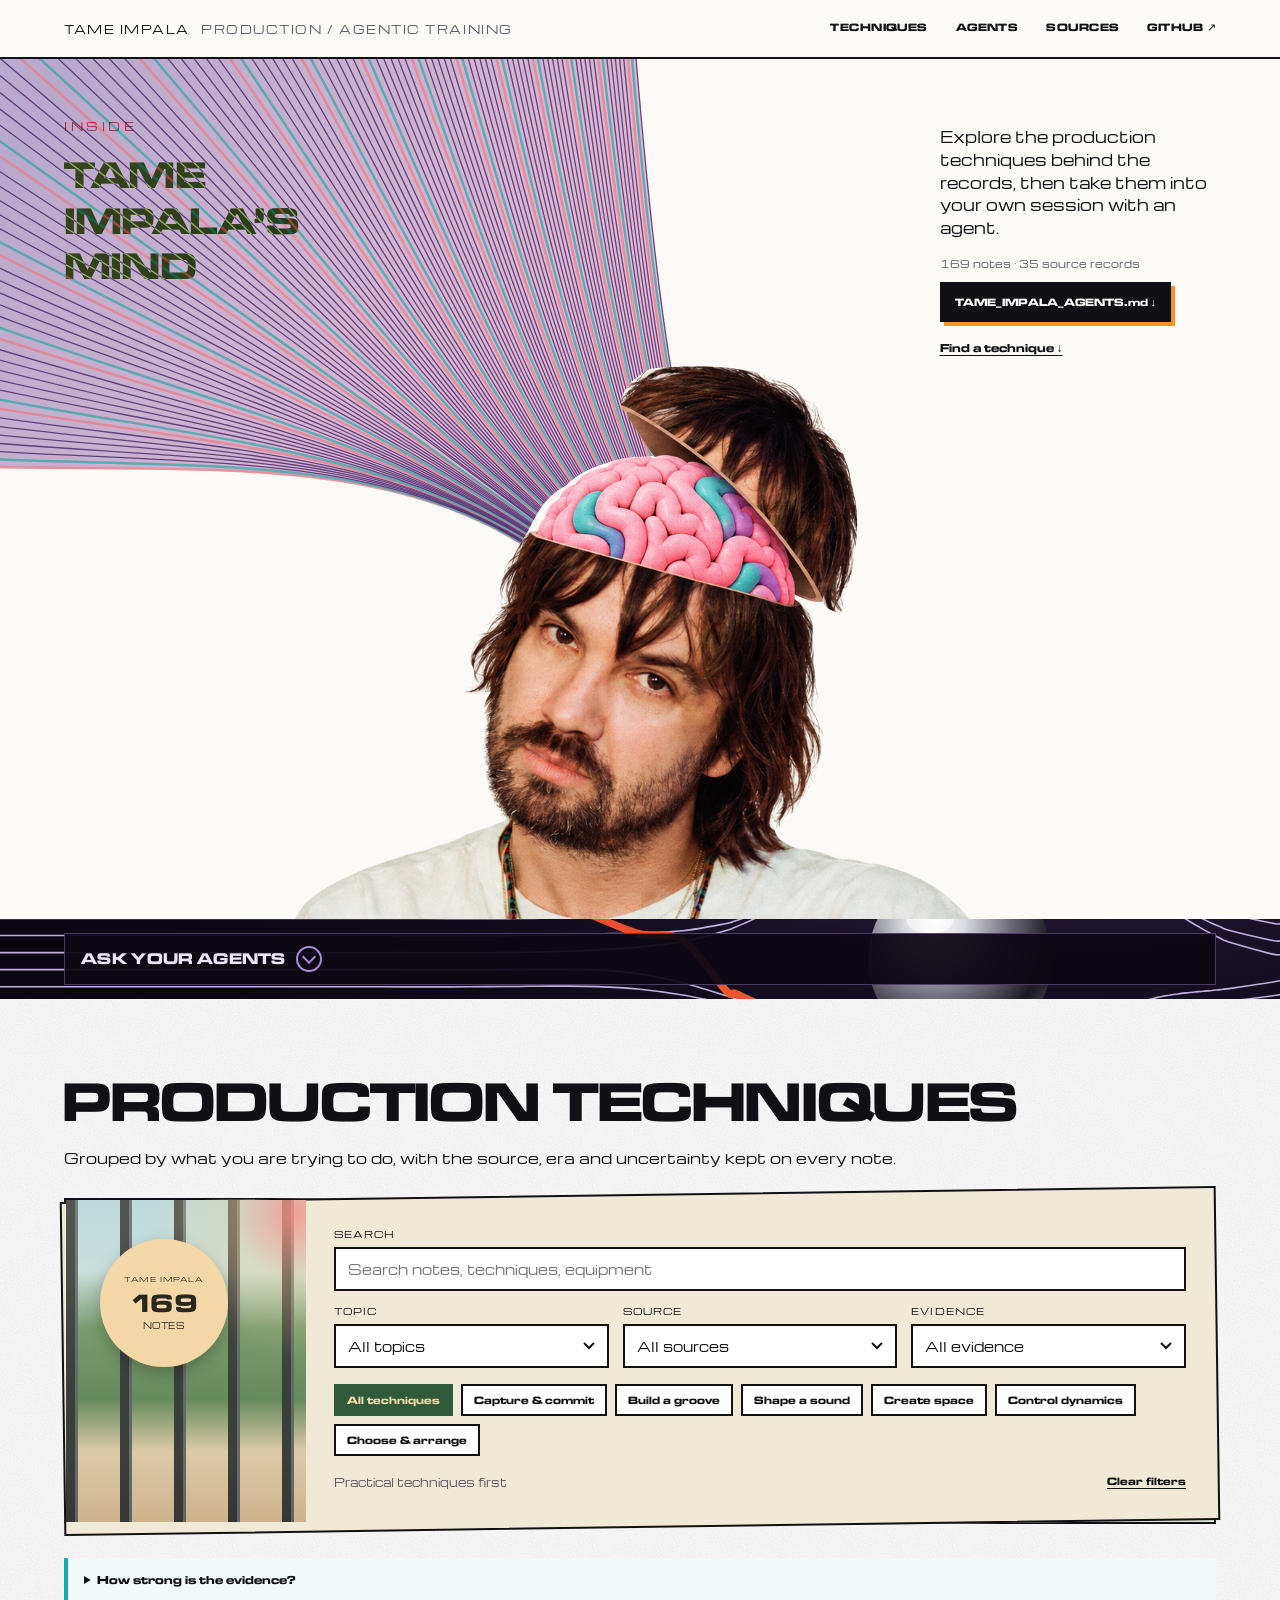
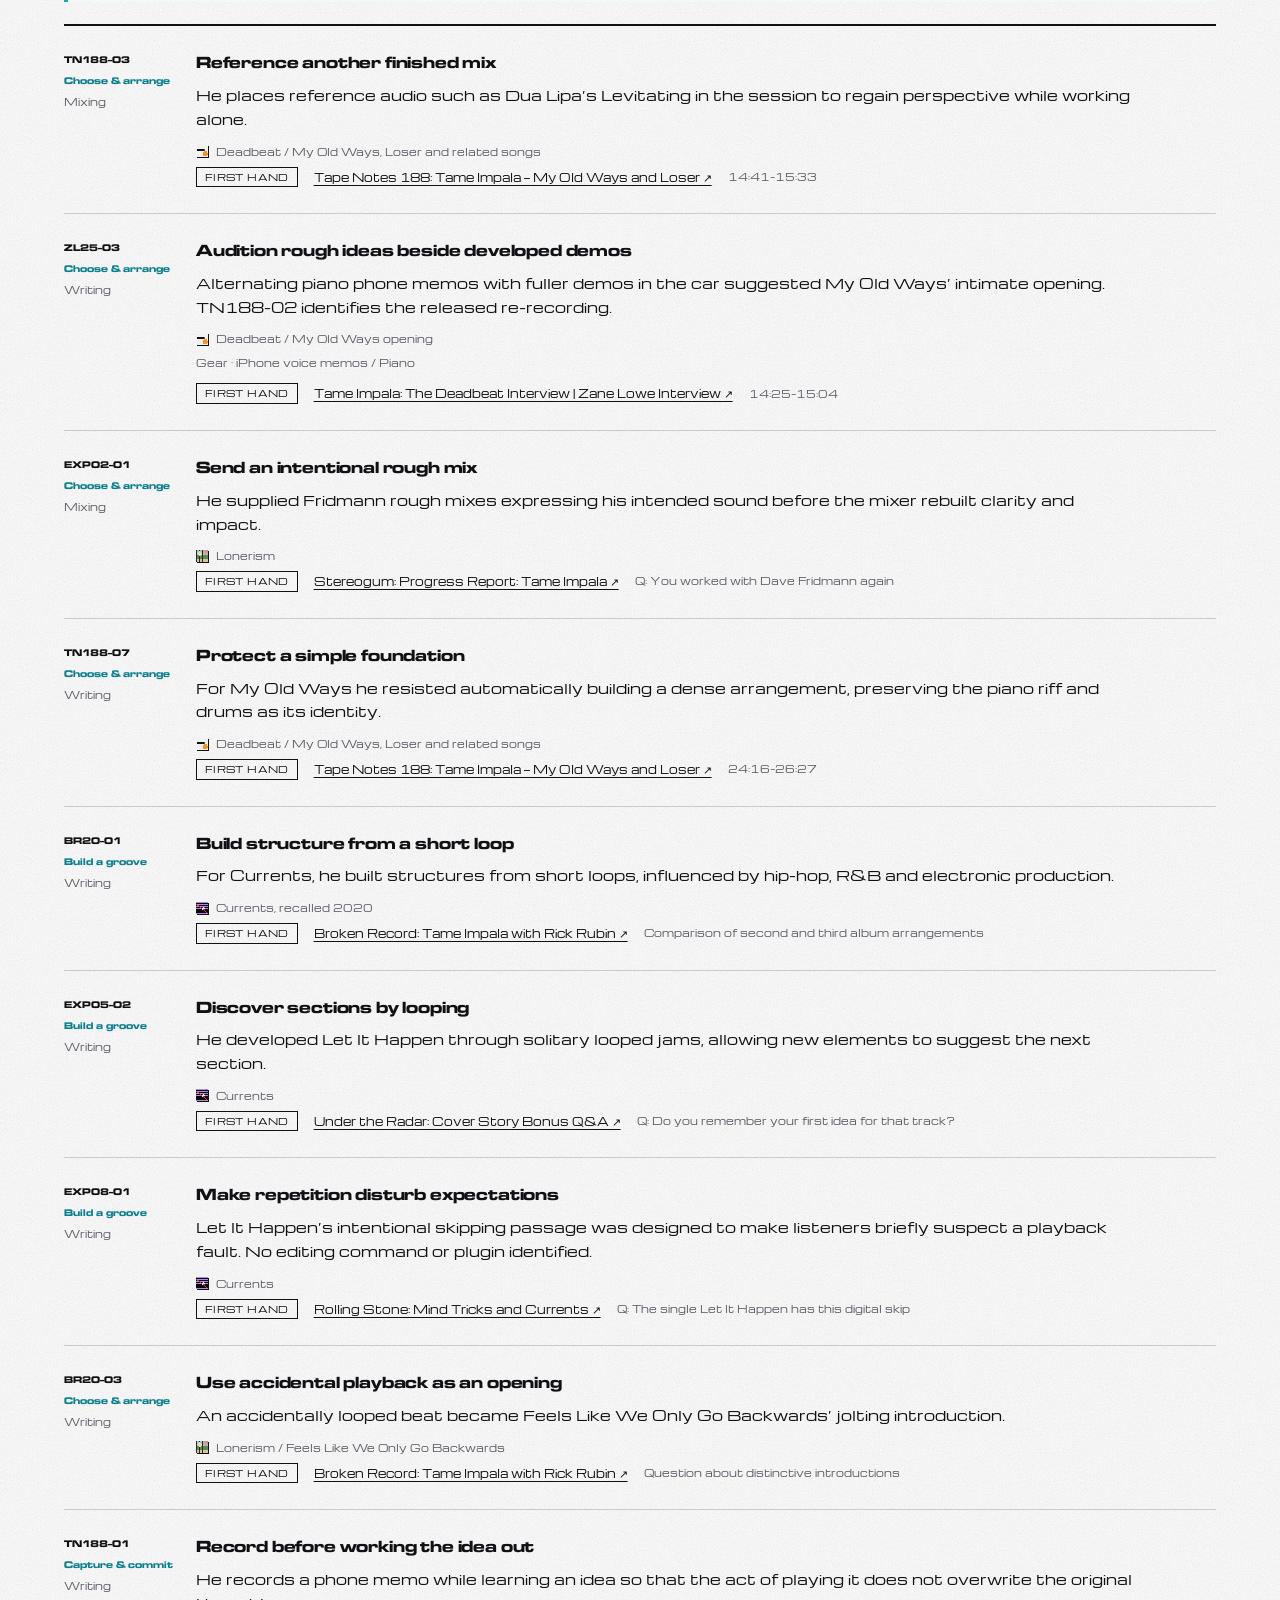
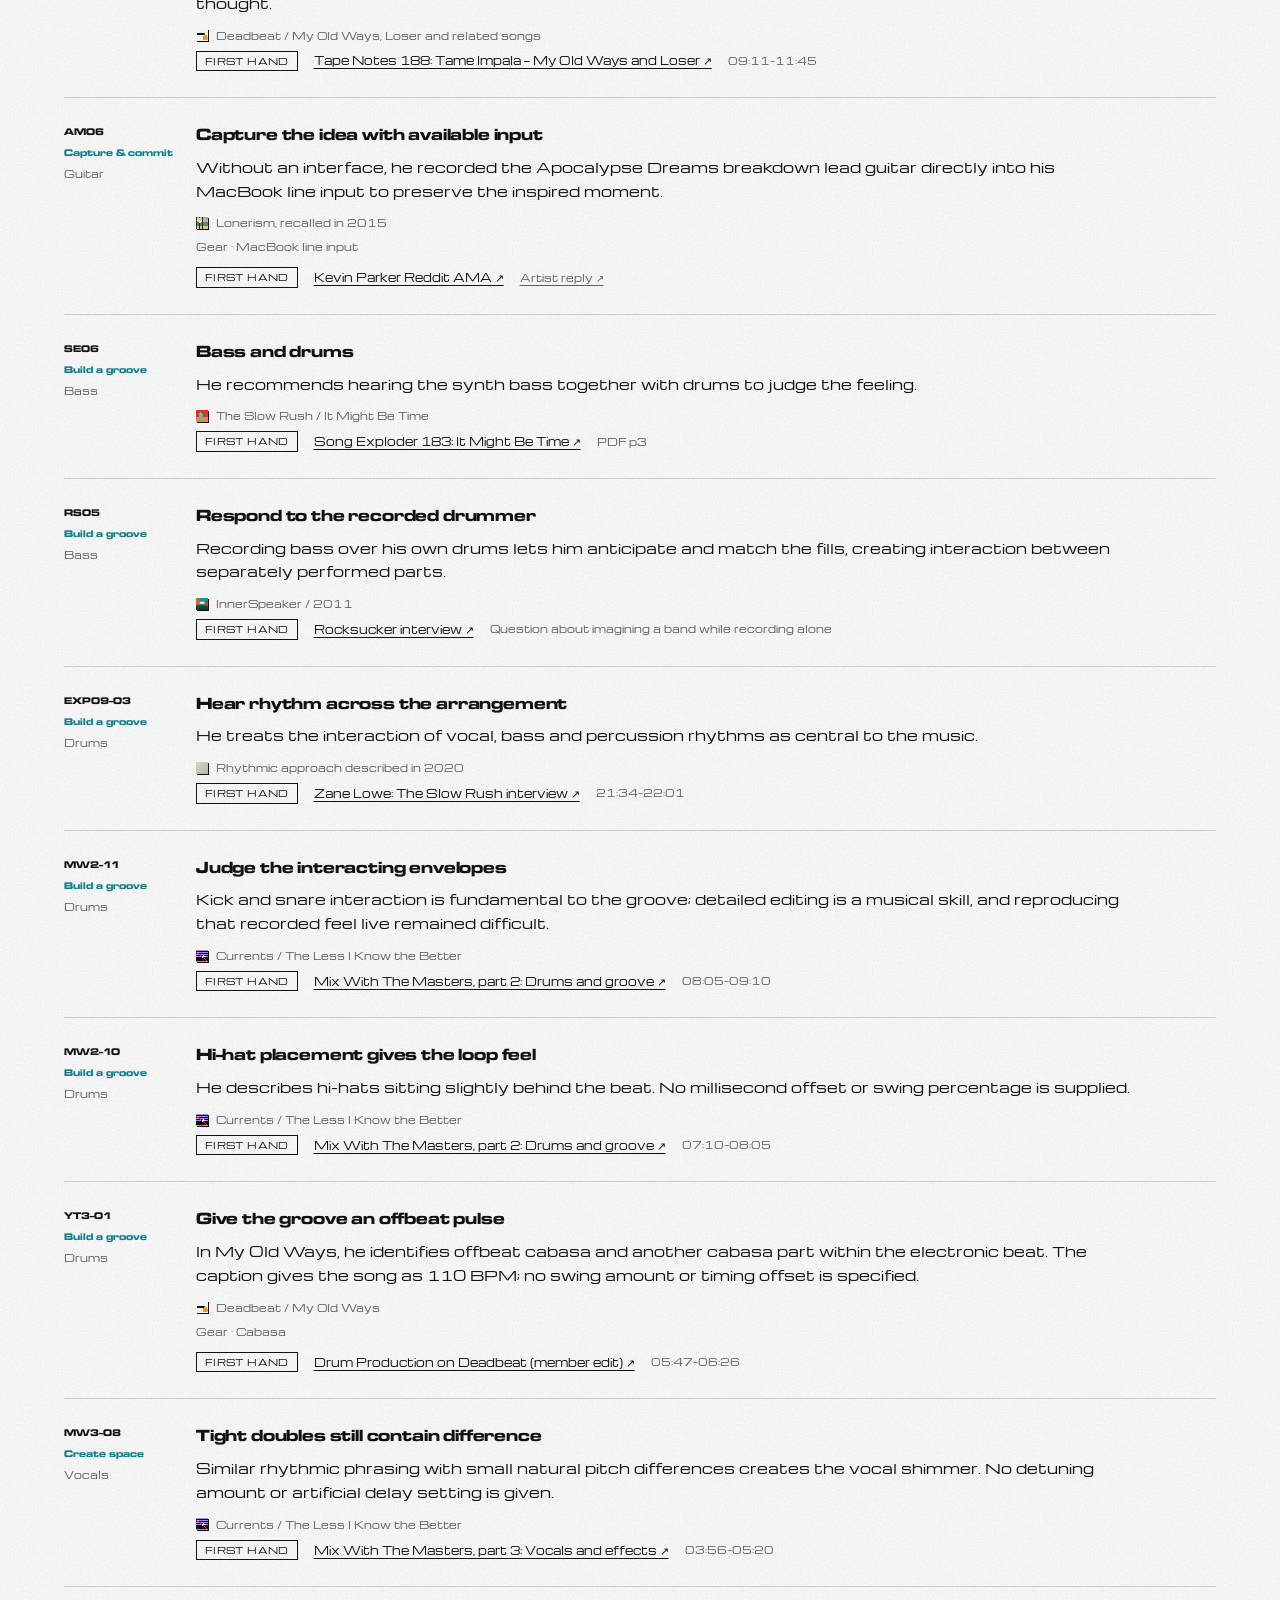
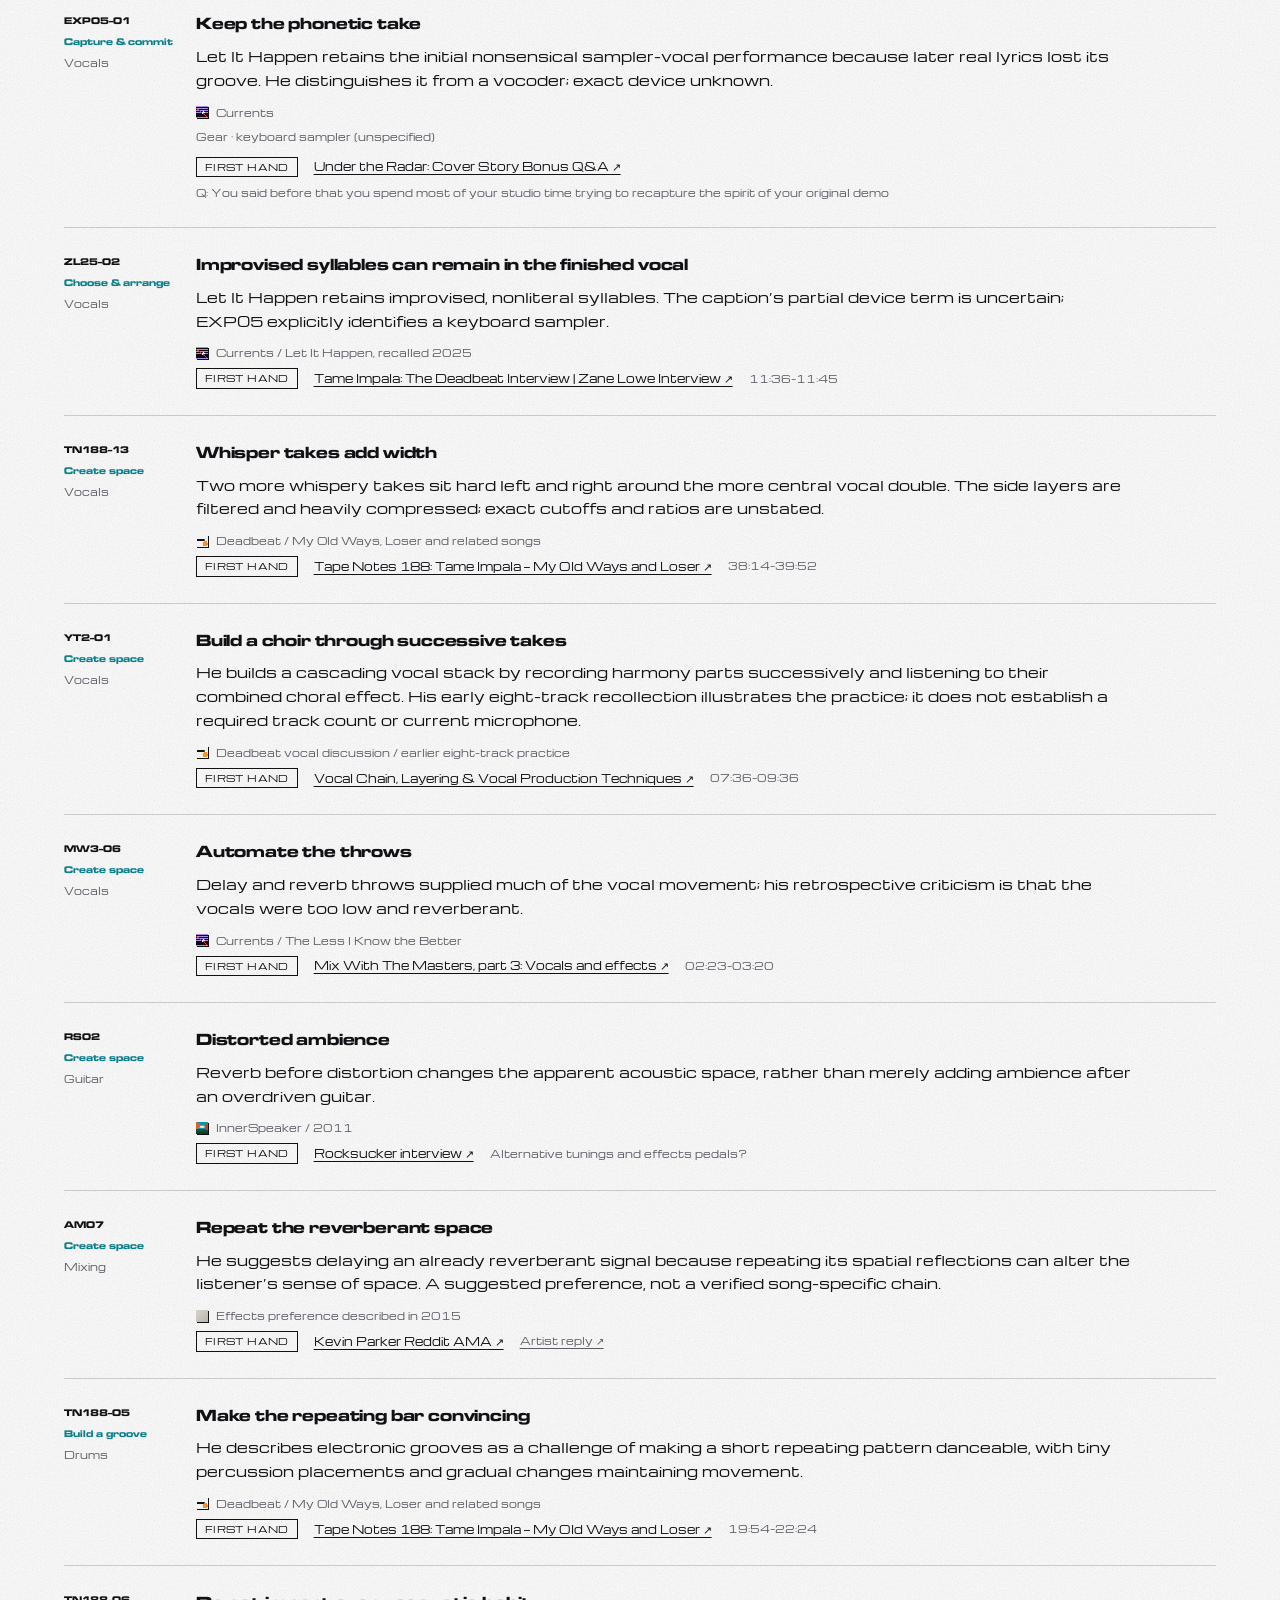
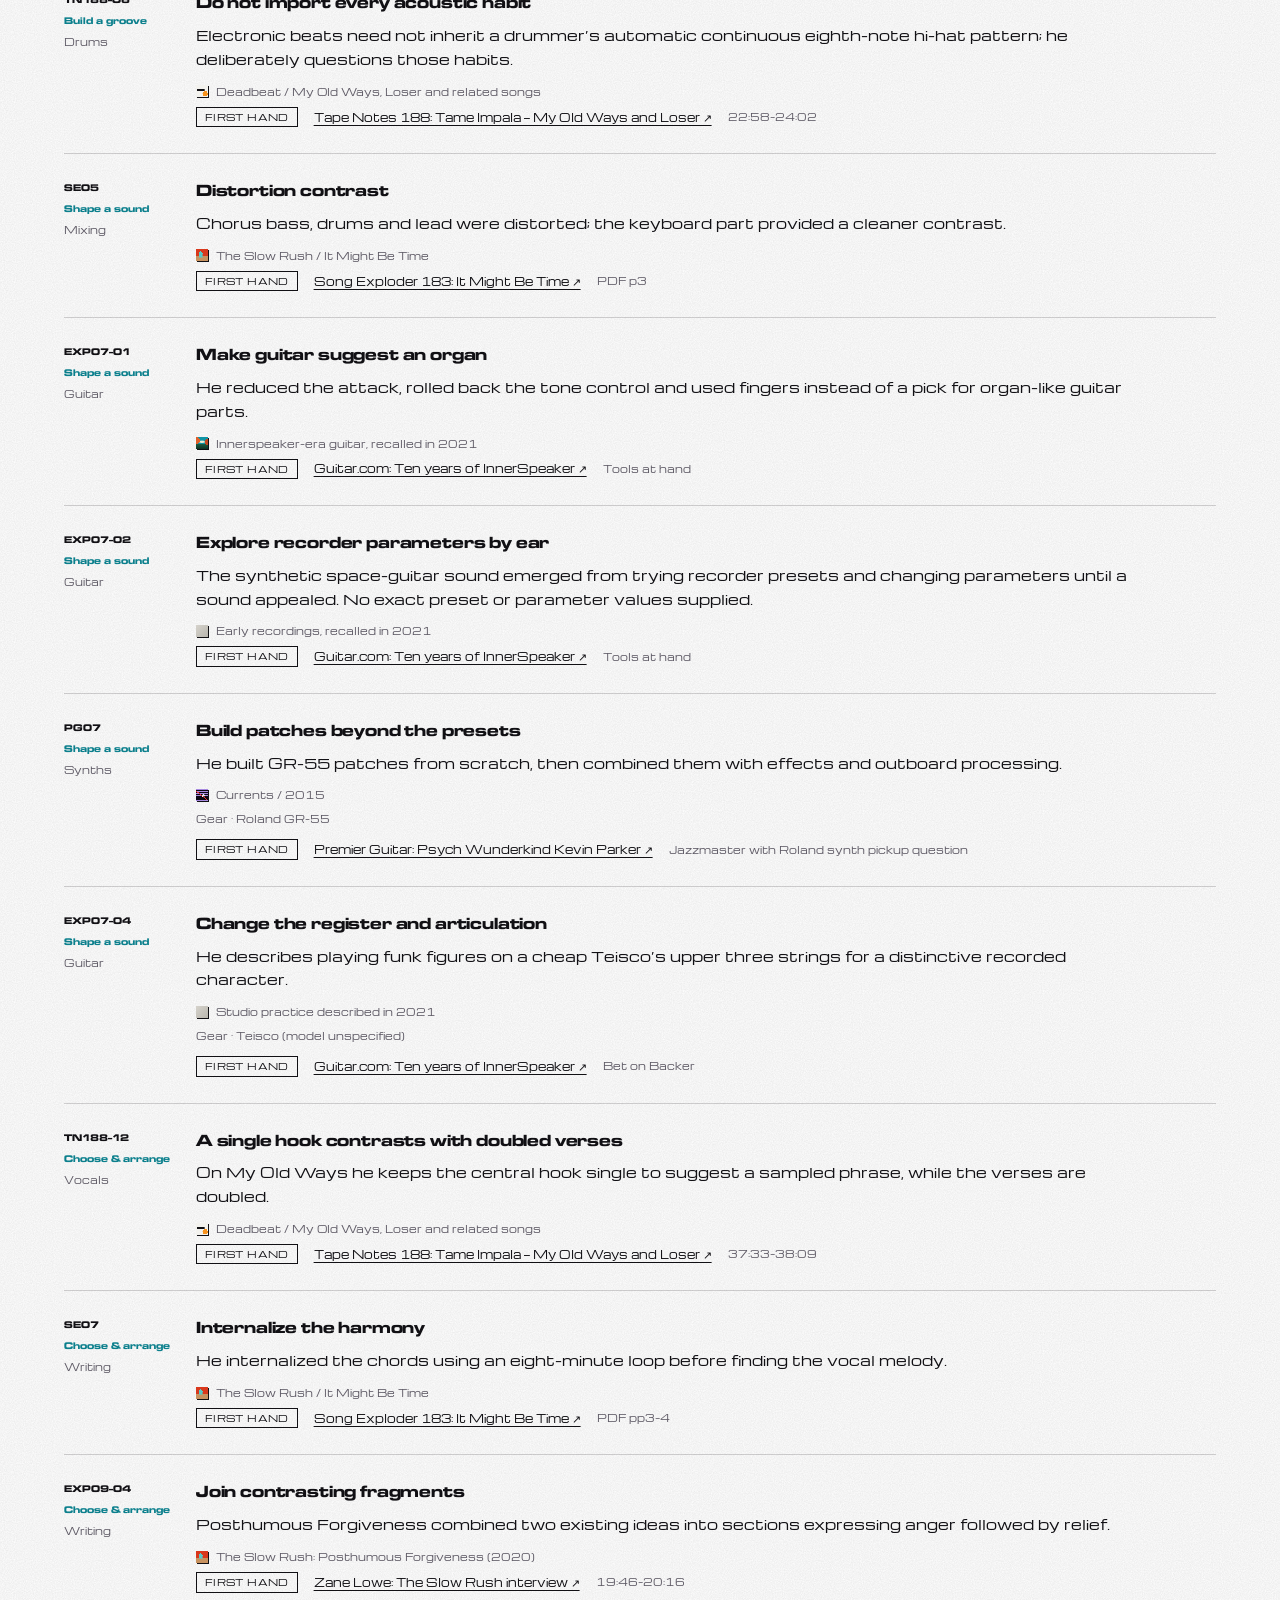
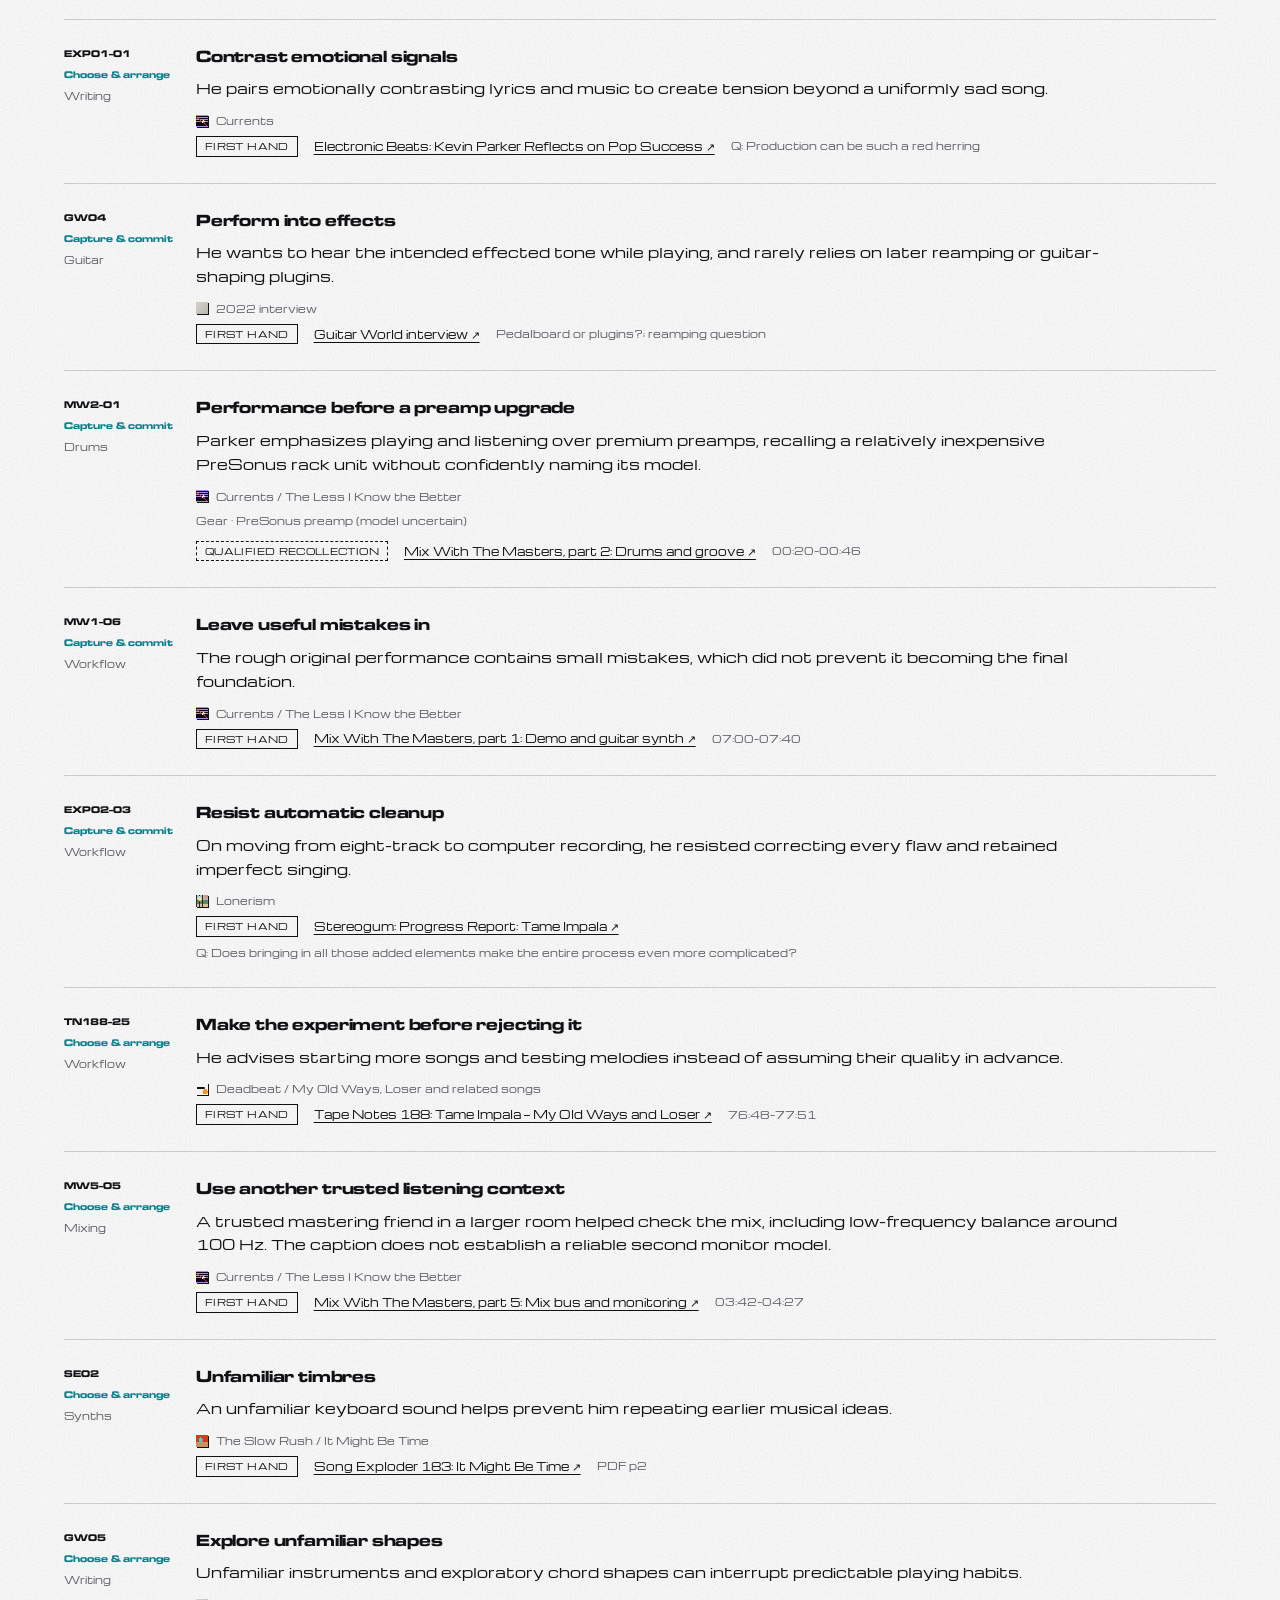
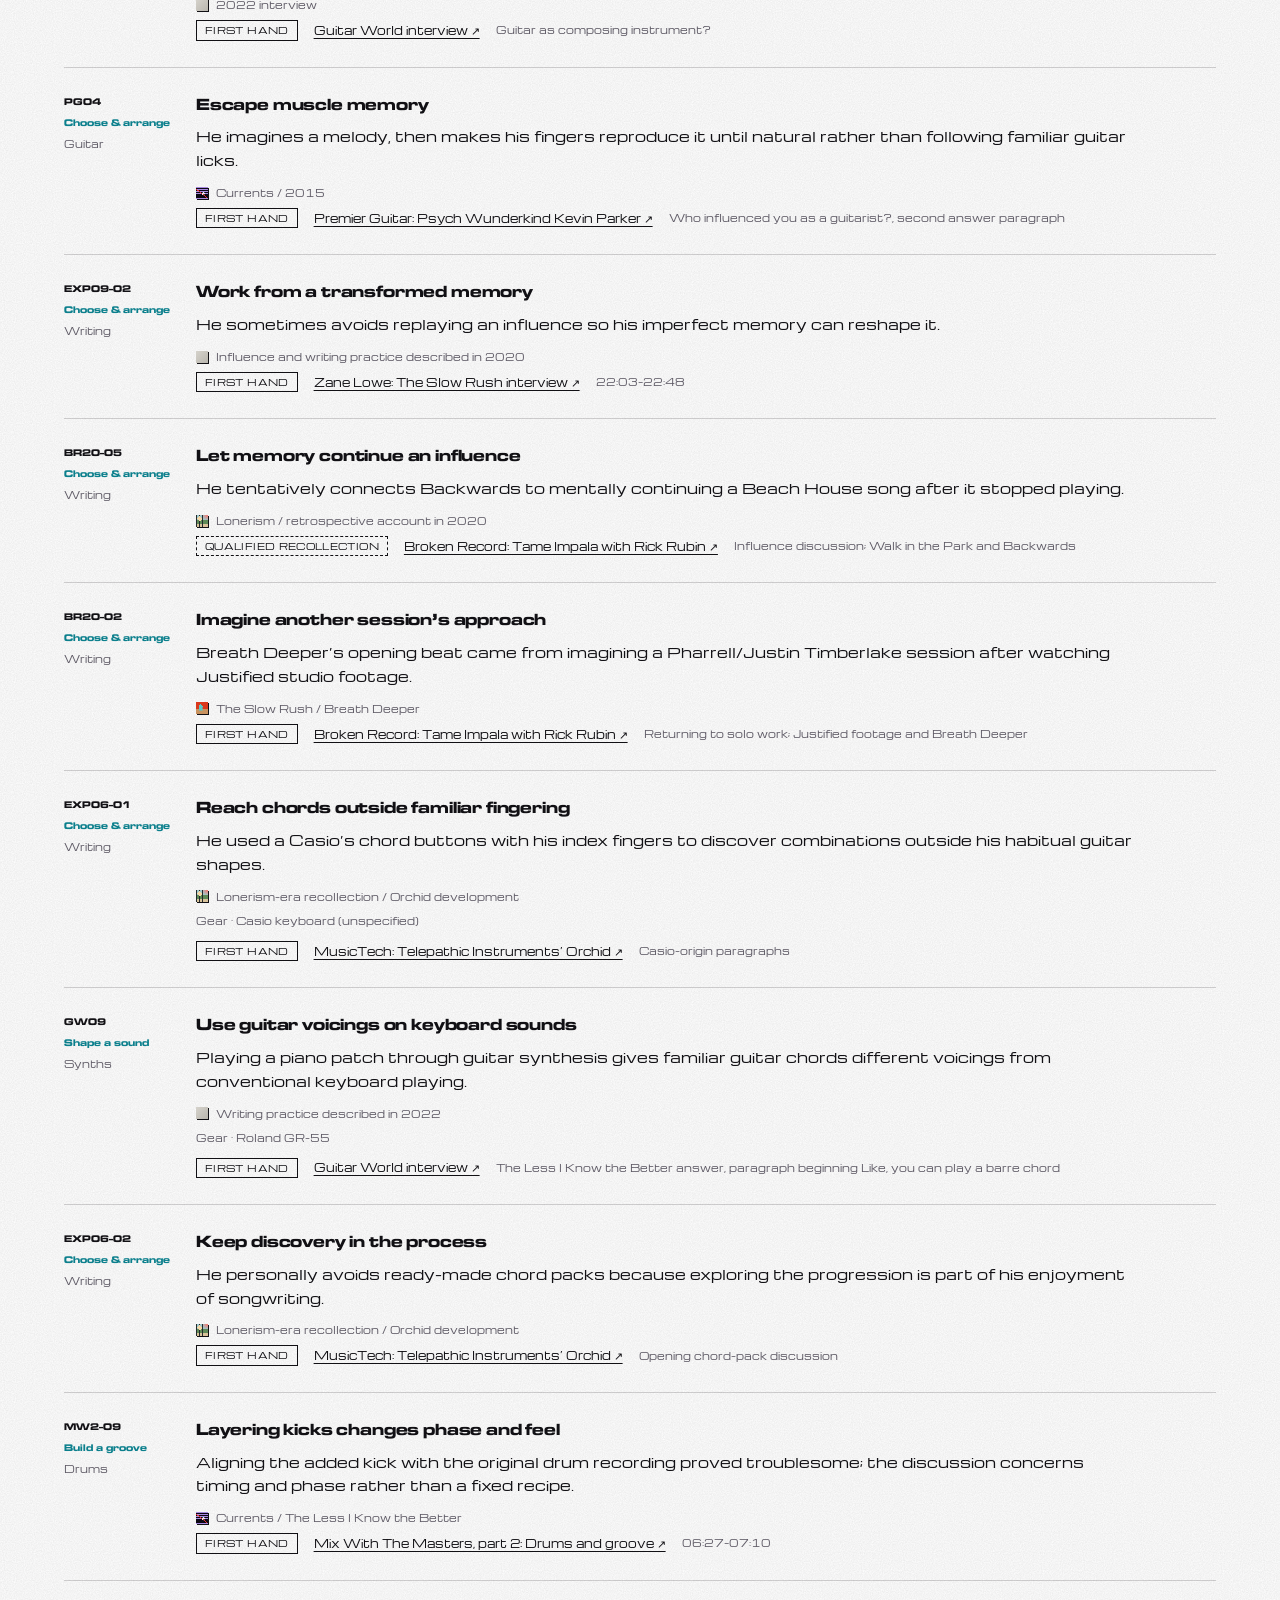
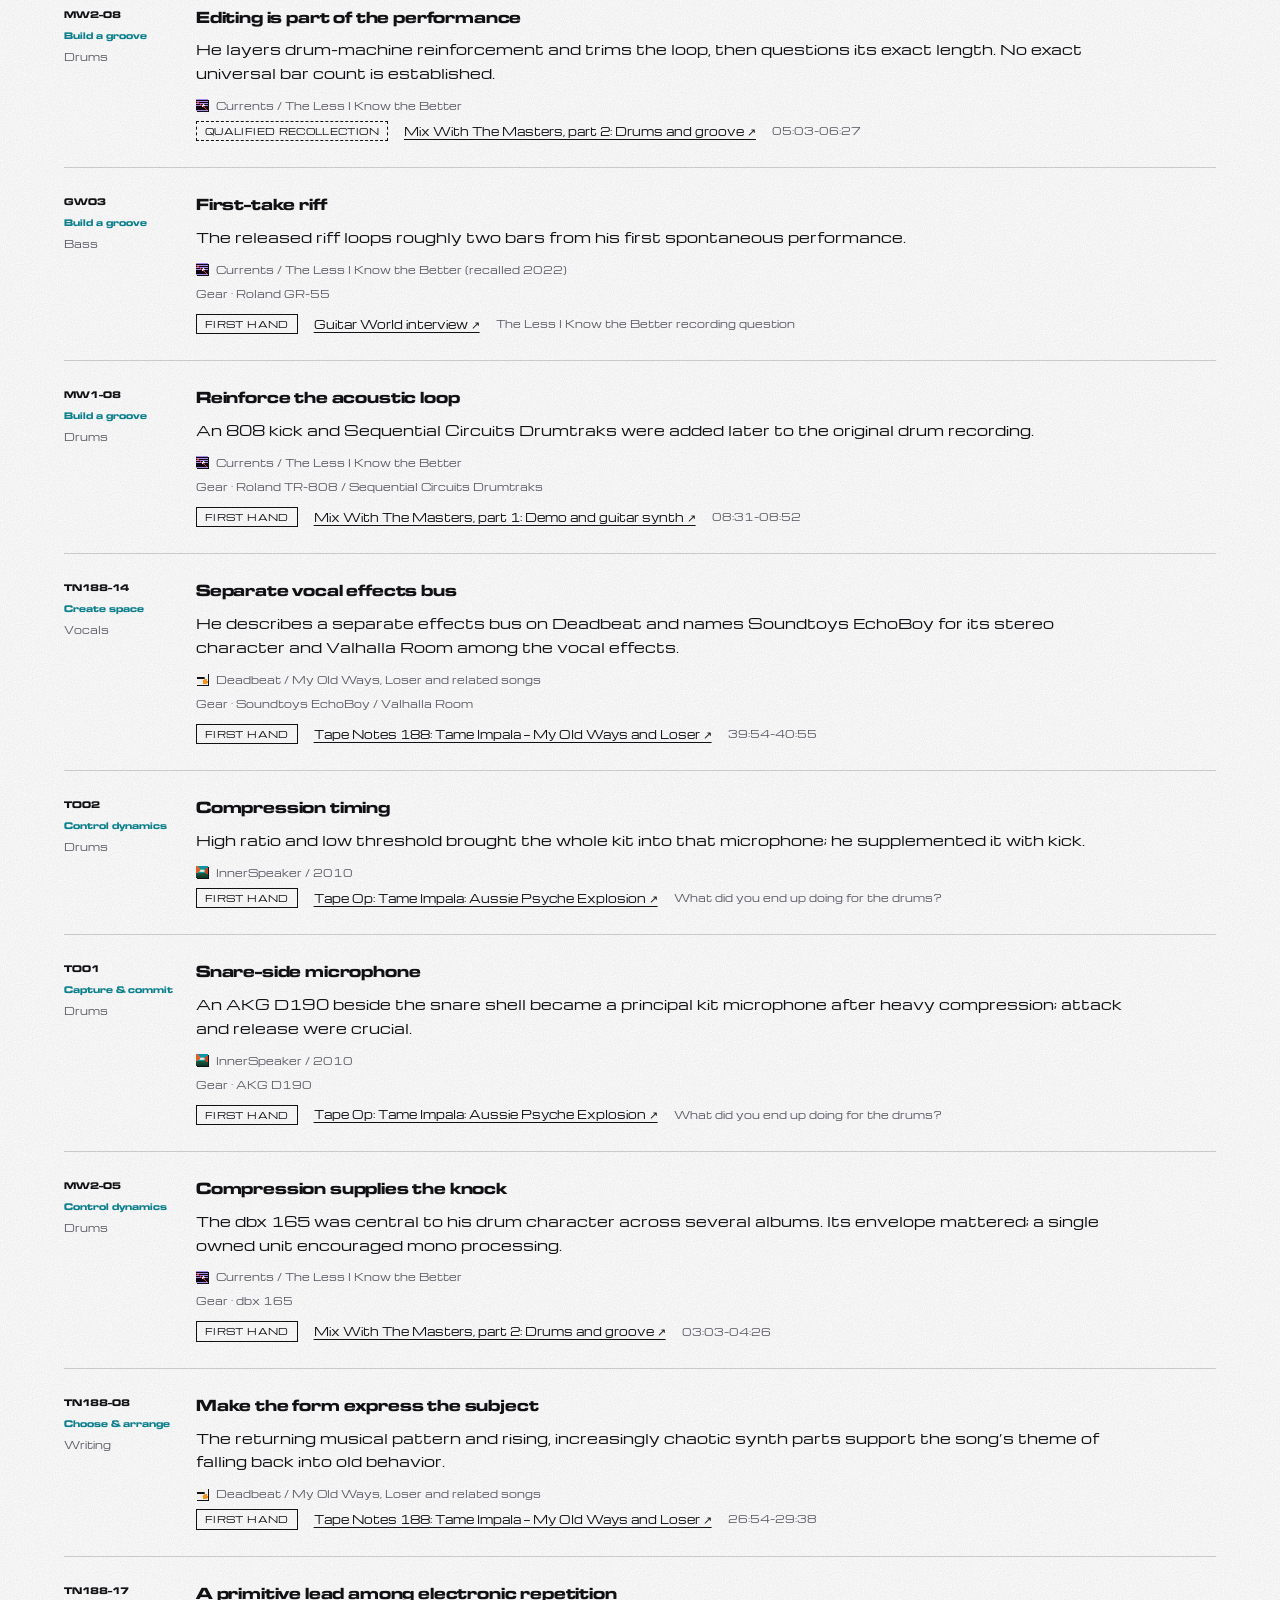
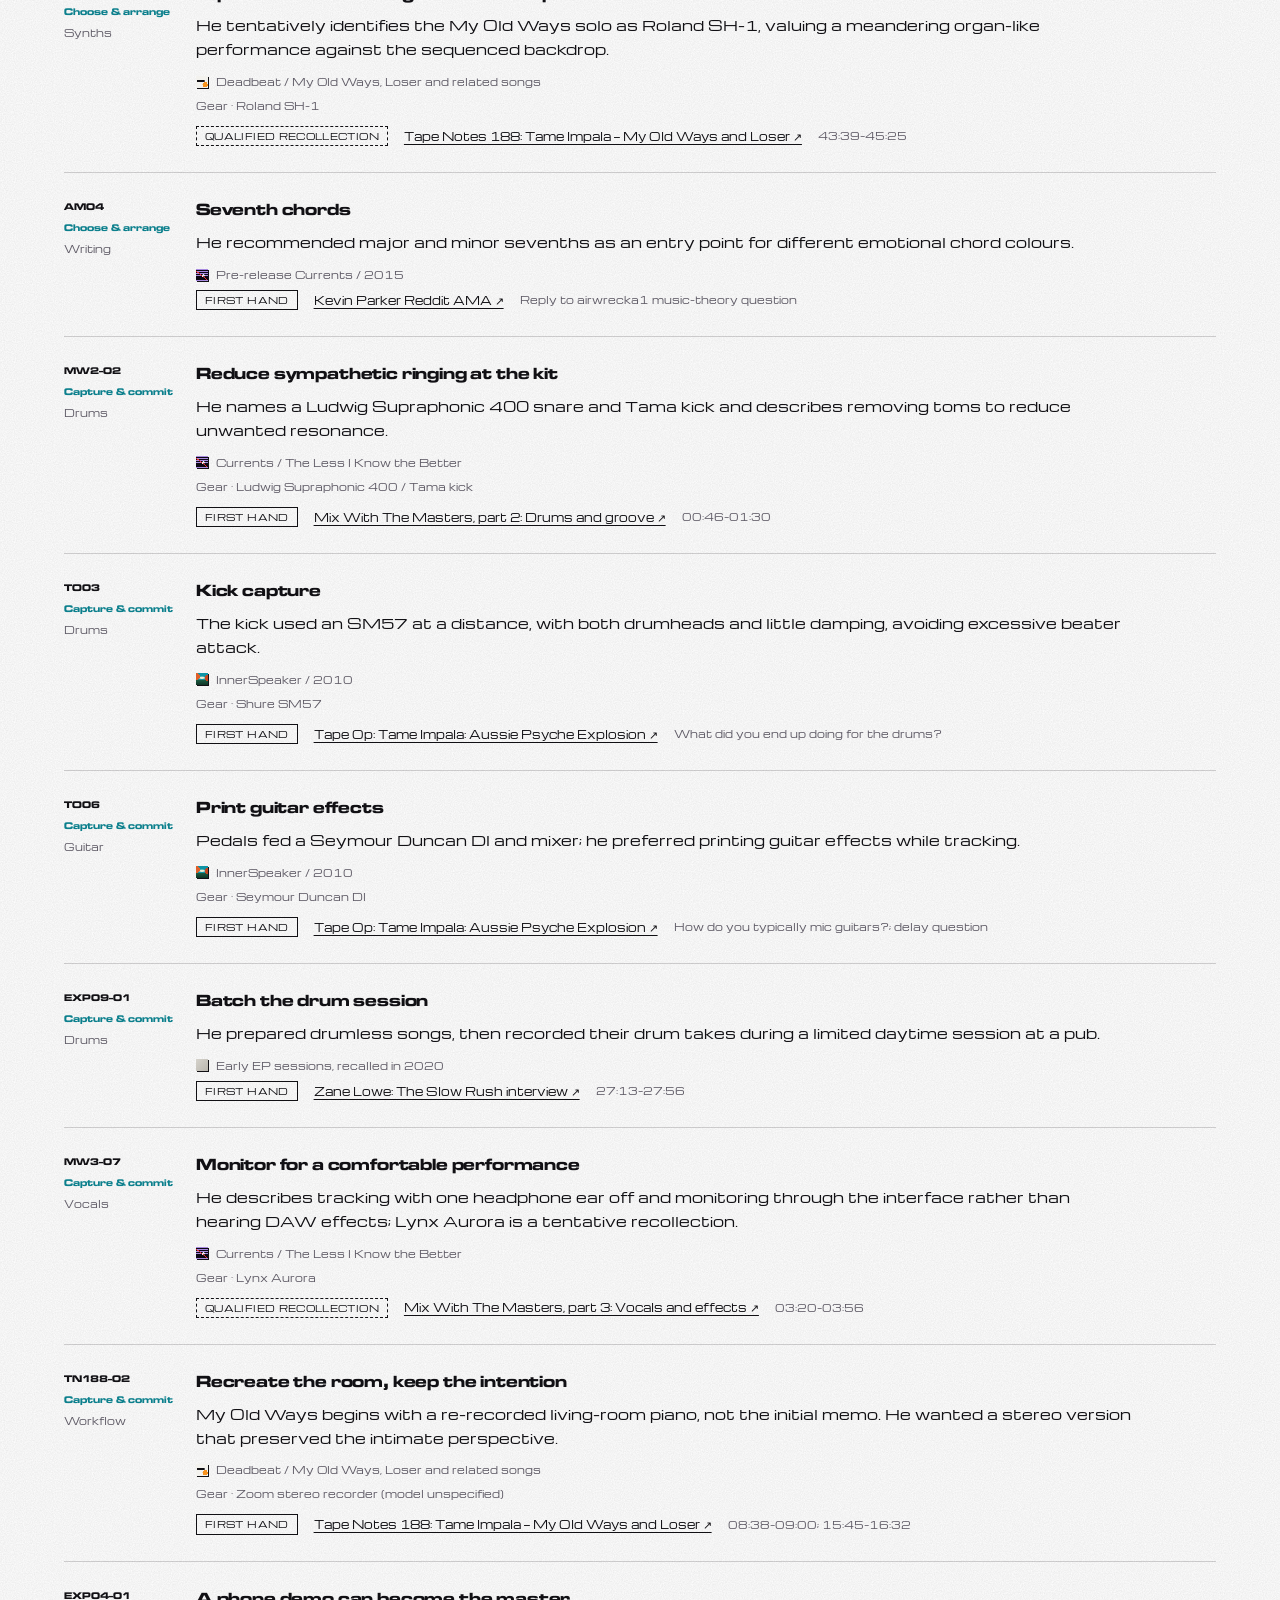
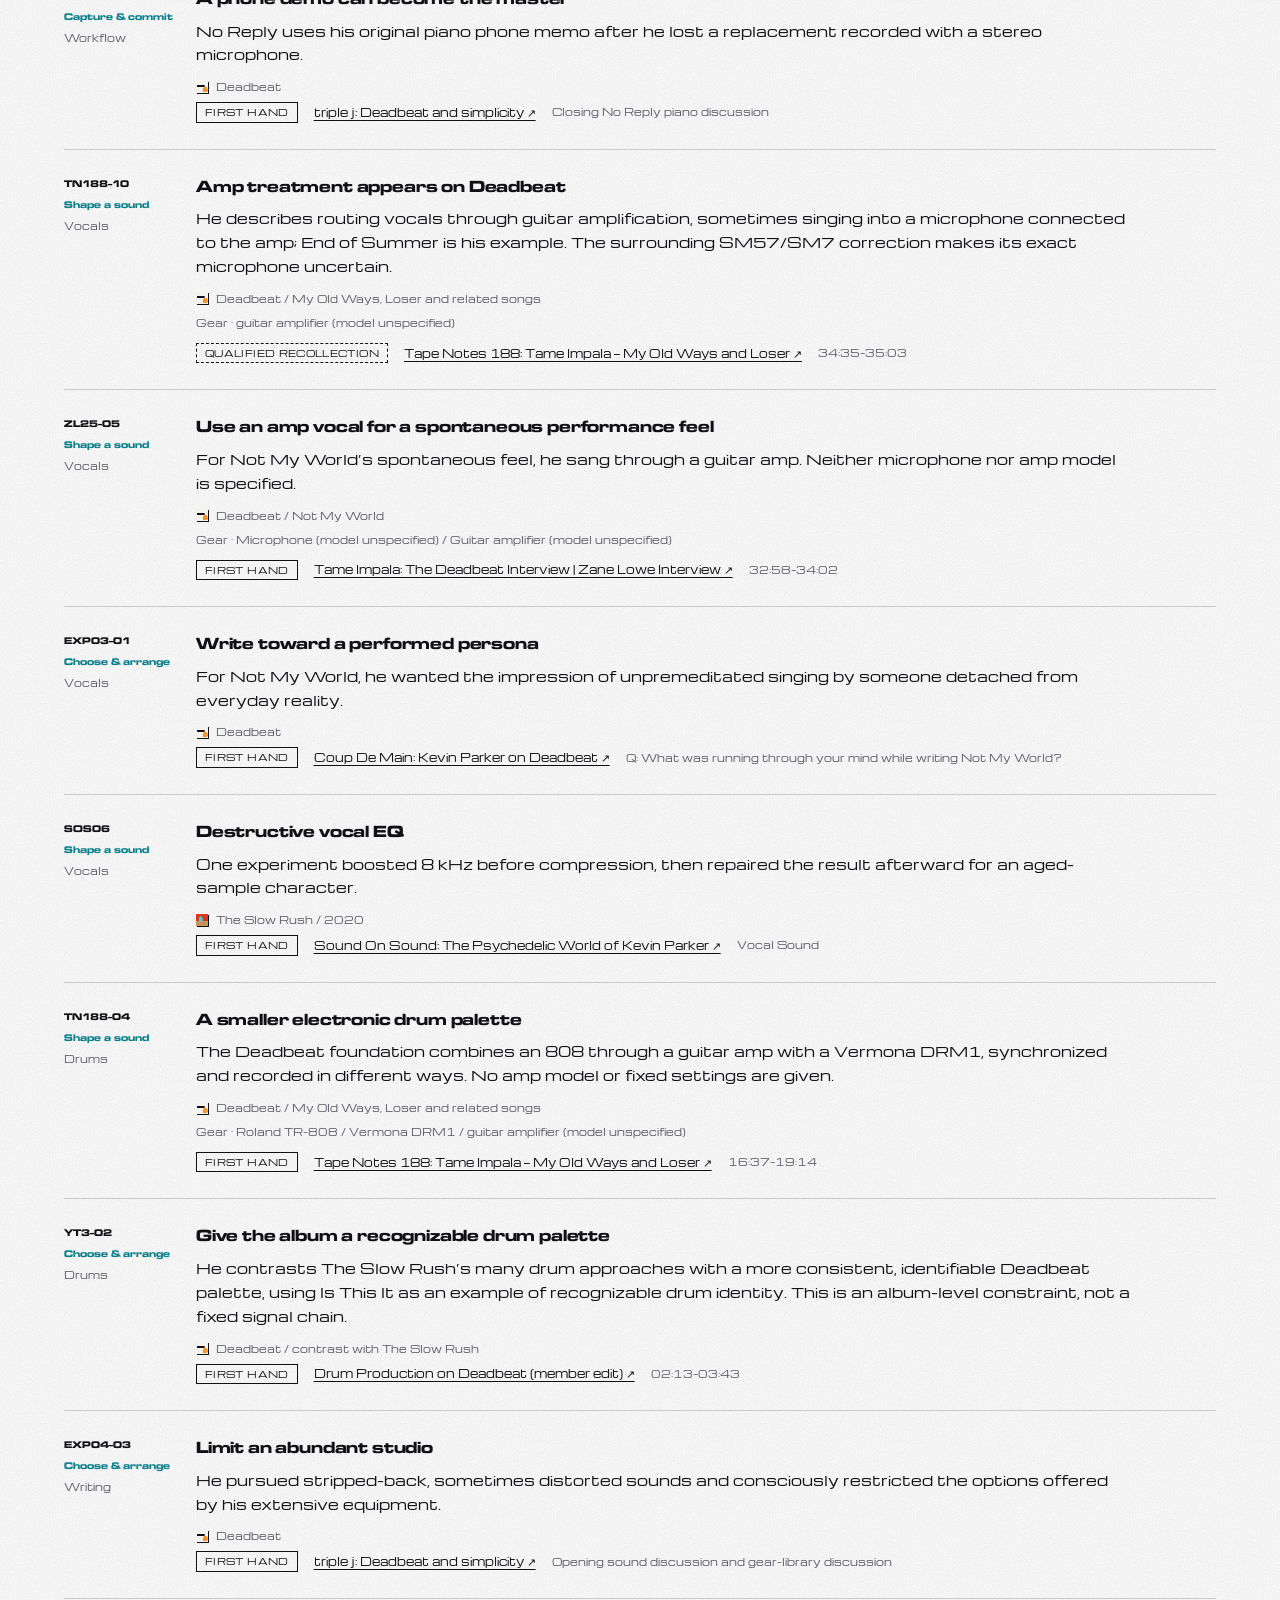
==== commit 8876b791: "Align brain waves with the cut and add gentle motion" ====
--- a/docs/index.html
+++ b/docs/index.html
@@ -14,7 +14,7 @@
 <meta property="og:url" content="https://ethansk.github.io/tame-impala-agentic-training/">
 <link rel="canonical" href="https://ethansk.github.io/tame-impala-agentic-training/">
 <link rel="icon" href="favicon.png?v=eea80c308b" type="image/png" sizes="64x64">
-<link rel="stylesheet" href="style.css?v=6c5131a6f6">
+<link rel="stylesheet" href="style.css?v=be4a58b512">
 <script src="app.js?v=cf365e1903" defer></script>
 </head>
 <body>
@@ -33,7 +33,7 @@
       <div class="mind-actions"><a class="primary" href="TAME_IMPALA_AGENTS.md" download aria-label="Download TAME_IMPALA_AGENTS.md">TAME_IMPALA_AGENTS.md ↓</a><a class="secondary" href="#reference">Find a technique ↓</a></div>
     </div>
   </div>
-  <div class="mind-scene"><picture><source media="(max-width: 1000px)" srcset="art/brain-currents-mobile.svg?v=024bac7d3a"><img src="art/brain-currents.svg?v=d8007b57cc" width="1942" height="3000" fetchpriority="high" decoding="async" alt="A playful fan collage of Kevin Parker with his hair lifted like a lid, revealing a pink, turquoise and violet brain."></picture></div>
+  <div class="mind-scene"><svg class="mind-lines" xmlns="http://www.w3.org/2000/svg" viewBox="0 0 1942 3000" aria-hidden="true" focusable="false"><defs><linearGradient id="thought" x1="0" y1="0" x2="1" y2="1"><stop stop-color="#a88ae0"/><stop offset=".5" stop-color="#5b3a93"/><stop offset="1" stop-color="#f07ba6"/></linearGradient></defs><path class="thought" d="M845.0 2507.0 C569.9 2307.2 215.2 2420.7 -300.0 2350.0 L840.0 412.0 C968.2 1373.7 947.0 2419.7 1125.0 2549.0 Z" fill="url(#thought)"/><g fill="none" stroke-linecap="round"><path class="thread" style="transform-origin:845.0px 2507.0px;animation-delay:-0.00s" d="M845.0 2507.0 C569.9 2307.2 215.2 2420.7 -300.0 2350.0" stroke="#ea828e" stroke-width="3.4"/><path class="thread" style="transform-origin:847.5px 2507.4px;animation-delay:-0.08s" d="M847.5 2507.4 C573.2 2308.1 221.9 2411.5 -290.0 2333.0" stroke="#43a8ad" stroke-width="3.4"/><path class="thread" style="transform-origin:849.9px 2507.7px;animation-delay:-0.16s" d="M849.9 2507.7 C576.5 2309.1 228.5 2402.3 -280.0 2316.0" stroke="#4b286d" stroke-width="1.8"/><path class="thread" style="transform-origin:852.4px 2508.1px;animation-delay:-0.24s" d="M852.4 2508.1 C579.9 2310.1 235.1 2393.1 -270.0 2299.0" stroke="#4b286d" stroke-width="1.8"/><path class="thread" style="transform-origin:854.8px 2508.5px;animation-delay:-0.32s" d="M854.8 2508.5 C583.2 2311.1 241.7 2383.9 -260.0 2282.0" stroke="#4b286d" stroke-width="1.8"/><path class="thread" style="transform-origin:857.3px 2508.8px;animation-delay:-0.40s" d="M857.3 2508.8 C586.5 2312.1 248.3 2374.7 -250.0 2265.0" stroke="#4b286d" stroke-width="1.8"/><path class="thread" style="transform-origin:859.7px 2509.2px;animation-delay:-0.48s" d="M859.7 2509.2 C589.8 2313.1 254.9 2365.5 -240.0 2248.0" stroke="#4b286d" stroke-width="1.8"/><path class="thread" style="transform-origin:862.2px 2509.6px;animation-delay:-0.56s" d="M862.2 2509.6 C593.1 2314.1 261.5 2356.4 -230.0 2231.0" stroke="#ea828e" stroke-width="3.4"/><path class="thread" style="transform-origin:864.6px 2509.9px;animation-delay:-0.64s" d="M864.6 2509.9 C596.4 2315.1 268.1 2347.2 -220.0 2214.0" stroke="#43a8ad" stroke-width="3.4"/><path class="thread" style="transform-origin:867.1px 2510.3px;animation-delay:-0.72s" d="M867.1 2510.3 C599.7 2316.0 274.7 2338.0 -210.0 2197.0" stroke="#4b286d" stroke-width="1.8"/><path class="thread" style="transform-origin:869.6px 2510.7px;animation-delay:-0.80s" d="M869.6 2510.7 C603.0 2317.0 281.3 2328.8 -200.0 2180.0" stroke="#4b286d" stroke-width="1.8"/><path class="thread" style="transform-origin:872.0px 2511.1px;animation-delay:-0.88s" d="M872.0 2511.1 C606.3 2318.0 287.9 2319.6 -190.0 2163.0" stroke="#4b286d" stroke-width="1.8"/><path class="thread" style="transform-origin:874.5px 2511.4px;animation-delay:-0.96s" d="M874.5 2511.4 C609.6 2319.0 294.5 2310.4 -180.0 2146.0" stroke="#4b286d" stroke-width="1.8"/><path class="thread" style="transform-origin:876.9px 2511.8px;animation-delay:-1.04s" d="M876.9 2511.8 C612.9 2320.0 301.1 2301.3 -170.0 2129.0" stroke="#4b286d" stroke-width="1.8"/><path class="thread" style="transform-origin:879.4px 2512.2px;animation-delay:-1.12s" d="M879.4 2512.2 C616.2 2321.0 307.7 2292.1 -160.0 2112.0" stroke="#ea828e" stroke-width="3.4"/><path class="thread" style="transform-origin:881.8px 2512.5px;animation-delay:-1.20s" d="M881.8 2512.5 C619.6 2322.0 314.3 2282.9 -150.0 2095.0" stroke="#43a8ad" stroke-width="3.4"/><path class="thread" style="transform-origin:884.3px 2512.9px;animation-delay:-1.28s" d="M884.3 2512.9 C622.9 2322.9 320.9 2273.7 -140.0 2078.0" stroke="#4b286d" stroke-width="1.8"/><path class="thread" style="transform-origin:886.8px 2513.3px;animation-delay:-1.36s" d="M886.8 2513.3 C626.2 2323.9 327.5 2264.5 -130.0 2061.0" stroke="#4b286d" stroke-width="1.8"/><path class="thread" style="transform-origin:889.2px 2513.6px;animation-delay:-1.44s" d="M889.2 2513.6 C629.5 2324.9 334.1 2255.3 -120.0 2044.0" stroke="#4b286d" stroke-width="1.8"/><path class="thread" style="transform-origin:891.7px 2514.0px;animation-delay:-1.52s" d="M891.7 2514.0 C632.8 2325.9 340.8 2246.2 -110.0 2027.0" stroke="#4b286d" stroke-width="1.8"/><path class="thread" style="transform-origin:894.1px 2514.4px;animation-delay:-1.60s" d="M894.1 2514.4 C636.1 2326.9 347.4 2237.0 -100.0 2010.0" stroke="#4b286d" stroke-width="1.8"/><path class="thread" style="transform-origin:896.6px 2514.7px;animation-delay:-1.68s" d="M896.6 2514.7 C639.4 2327.9 354.0 2227.8 -90.0 1993.0" stroke="#ea828e" stroke-width="3.4"/><path class="thread" style="transform-origin:899.0px 2515.1px;animation-delay:-1.76s" d="M899.0 2515.1 C642.7 2328.9 360.6 2218.6 -80.0 1976.0" stroke="#43a8ad" stroke-width="3.4"/><path class="thread" style="transform-origin:901.5px 2515.5px;animation-delay:-1.84s" d="M901.5 2515.5 C646.0 2329.9 367.2 2209.4 -70.0 1959.0" stroke="#4b286d" stroke-width="1.8"/><path class="thread" style="transform-origin:903.9px 2515.8px;animation-delay:-1.92s" d="M903.9 2515.8 C649.3 2330.8 373.8 2200.2 -60.0 1942.0" stroke="#4b286d" stroke-width="1.8"/><path class="thread" style="transform-origin:906.4px 2516.2px;animation-delay:-2.00s" d="M906.4 2516.2 C652.6 2331.8 380.4 2191.0 -50.0 1925.0" stroke="#4b286d" stroke-width="1.8"/><path class="thread" style="transform-origin:908.9px 2516.6px;animation-delay:-2.08s" d="M908.9 2516.6 C655.9 2332.8 387.0 2181.9 -40.0 1908.0" stroke="#4b286d" stroke-width="1.8"/><path class="thread" style="transform-origin:911.3px 2516.9px;animation-delay:-2.16s" d="M911.3 2516.9 C659.2 2333.8 393.6 2172.7 -30.0 1891.0" stroke="#4b286d" stroke-width="1.8"/><path class="thread" style="transform-origin:913.8px 2517.3px;animation-delay:-2.24s" d="M913.8 2517.3 C662.6 2334.8 400.2 2163.5 -20.0 1874.0" stroke="#ea828e" stroke-width="3.4"/><path class="thread" style="transform-origin:916.2px 2517.7px;animation-delay:-2.32s" d="M916.2 2517.7 C665.9 2335.8 406.8 2154.3 -10.0 1857.0" stroke="#43a8ad" stroke-width="3.4"/><path class="thread" style="transform-origin:918.7px 2518.1px;animation-delay:-2.40s" d="M918.7 2518.1 C669.2 2336.8 413.4 2145.1 0.0 1840.0" stroke="#4b286d" stroke-width="1.8"/><path class="thread" style="transform-origin:921.1px 2518.4px;animation-delay:-2.48s" d="M921.1 2518.4 C672.5 2337.8 420.0 2135.9 10.0 1823.0" stroke="#4b286d" stroke-width="1.8"/><path class="thread" style="transform-origin:923.6px 2518.8px;animation-delay:-2.56s" d="M923.6 2518.8 C675.8 2338.7 426.6 2126.8 20.0 1806.0" stroke="#4b286d" stroke-width="1.8"/><path class="thread" style="transform-origin:926.1px 2519.2px;animation-delay:-2.64s" d="M926.1 2519.2 C679.1 2339.7 433.2 2117.6 30.0 1789.0" stroke="#4b286d" stroke-width="1.8"/><path class="thread" style="transform-origin:928.5px 2519.5px;animation-delay:-2.72s" d="M928.5 2519.5 C682.4 2340.7 439.8 2108.4 40.0 1772.0" stroke="#4b286d" stroke-width="1.8"/><path class="thread" style="transform-origin:931.0px 2519.9px;animation-delay:-2.80s" d="M931.0 2519.9 C685.7 2341.7 446.4 2099.2 50.0 1755.0" stroke="#ea828e" stroke-width="3.4"/><path class="thread" style="transform-origin:933.4px 2520.3px;animation-delay:-2.88s" d="M933.4 2520.3 C689.0 2342.7 453.0 2090.0 60.0 1738.0" stroke="#43a8ad" stroke-width="3.4"/><path class="thread" style="transform-origin:935.9px 2520.6px;animation-delay:-2.96s" d="M935.9 2520.6 C692.3 2343.7 459.6 2080.8 70.0 1721.0" stroke="#4b286d" stroke-width="1.8"/><path class="thread" style="transform-origin:938.3px 2521.0px;animation-delay:-3.04s" d="M938.3 2521.0 C695.6 2344.7 466.2 2071.7 80.0 1704.0" stroke="#4b286d" stroke-width="1.8"/><path class="thread" style="transform-origin:940.8px 2521.4px;animation-delay:-3.12s" d="M940.8 2521.4 C698.9 2345.7 472.9 2062.5 90.0 1687.0" stroke="#4b286d" stroke-width="1.8"/><path class="thread" style="transform-origin:943.2px 2521.7px;animation-delay:-3.20s" d="M943.2 2521.7 C702.2 2346.6 479.5 2053.3 100.0 1670.0" stroke="#4b286d" stroke-width="1.8"/><path class="thread" style="transform-origin:945.7px 2522.1px;animation-delay:-3.28s" d="M945.7 2522.1 C705.6 2347.6 486.1 2044.1 110.0 1653.0" stroke="#4b286d" stroke-width="1.8"/><path class="thread" style="transform-origin:948.2px 2522.5px;animation-delay:-3.36s" d="M948.2 2522.5 C708.9 2348.6 492.7 2034.9 120.0 1636.0" stroke="#ea828e" stroke-width="3.4"/><path class="thread" style="transform-origin:950.6px 2522.8px;animation-delay:-3.44s" d="M950.6 2522.8 C712.2 2349.6 499.3 2025.7 130.0 1619.0" stroke="#43a8ad" stroke-width="3.4"/><path class="thread" style="transform-origin:953.1px 2523.2px;animation-delay:-3.52s" d="M953.1 2523.2 C715.5 2350.6 505.9 2016.5 140.0 1602.0" stroke="#4b286d" stroke-width="1.8"/><path class="thread" style="transform-origin:955.5px 2523.6px;animation-delay:-3.60s" d="M955.5 2523.6 C718.8 2351.6 512.5 2007.4 150.0 1585.0" stroke="#4b286d" stroke-width="1.8"/><path class="thread" style="transform-origin:958.0px 2523.9px;animation-delay:-3.68s" d="M958.0 2523.9 C722.1 2352.6 519.1 1998.2 160.0 1568.0" stroke="#4b286d" stroke-width="1.8"/><path class="thread" style="transform-origin:960.4px 2524.3px;animation-delay:-3.76s" d="M960.4 2524.3 C725.4 2353.5 525.7 1989.0 170.0 1551.0" stroke="#4b286d" stroke-width="1.8"/><path class="thread" style="transform-origin:962.9px 2524.7px;animation-delay:-3.84s" d="M962.9 2524.7 C728.7 2354.5 532.3 1979.8 180.0 1534.0" stroke="#4b286d" stroke-width="1.8"/><path class="thread" style="transform-origin:965.4px 2525.1px;animation-delay:-3.92s" d="M965.4 2525.1 C732.0 2355.5 538.9 1970.6 190.0 1517.0" stroke="#ea828e" stroke-width="3.4"/><path class="thread" style="transform-origin:967.8px 2525.4px;animation-delay:-4.00s" d="M967.8 2525.4 C735.3 2356.5 545.5 1961.4 200.0 1500.0" stroke="#43a8ad" stroke-width="3.4"/><path class="thread" style="transform-origin:970.3px 2525.8px;animation-delay:-4.08s" d="M970.3 2525.8 C738.6 2357.5 552.1 1952.3 210.0 1483.0" stroke="#4b286d" stroke-width="1.8"/><path class="thread" style="transform-origin:972.7px 2526.2px;animation-delay:-4.16s" d="M972.7 2526.2 C741.9 2358.5 558.7 1943.1 220.0 1466.0" stroke="#4b286d" stroke-width="1.8"/><path class="thread" style="transform-origin:975.2px 2526.5px;animation-delay:-4.24s" d="M975.2 2526.5 C745.2 2359.5 565.3 1933.9 230.0 1449.0" stroke="#4b286d" stroke-width="1.8"/><path class="thread" style="transform-origin:977.6px 2526.9px;animation-delay:-4.32s" d="M977.6 2526.9 C748.6 2360.5 571.9 1924.7 240.0 1432.0" stroke="#4b286d" stroke-width="1.8"/><path class="thread" style="transform-origin:980.1px 2527.3px;animation-delay:-4.40s" d="M980.1 2527.3 C751.9 2361.4 578.5 1915.5 250.0 1415.0" stroke="#4b286d" stroke-width="1.8"/><path class="thread" style="transform-origin:982.5px 2527.6px;animation-delay:-4.48s" d="M982.5 2527.6 C755.2 2362.4 585.1 1906.3 260.0 1398.0" stroke="#ea828e" stroke-width="3.4"/><path class="thread" style="transform-origin:985.0px 2528.0px;animation-delay:-4.56s" d="M985.0 2528.0 C758.5 2363.4 591.8 1897.2 270.0 1381.0" stroke="#43a8ad" stroke-width="3.4"/><path class="thread" style="transform-origin:987.5px 2528.4px;animation-delay:-4.64s" d="M987.5 2528.4 C761.8 2364.4 598.4 1888.0 280.0 1364.0" stroke="#4b286d" stroke-width="1.8"/><path class="thread" style="transform-origin:989.9px 2528.7px;animation-delay:-4.72s" d="M989.9 2528.7 C765.1 2365.4 605.0 1878.8 290.0 1347.0" stroke="#4b286d" stroke-width="1.8"/><path class="thread" style="transform-origin:992.4px 2529.1px;animation-delay:-4.80s" d="M992.4 2529.1 C768.4 2366.4 611.6 1869.6 300.0 1330.0" stroke="#4b286d" stroke-width="1.8"/><path class="thread" style="transform-origin:994.8px 2529.5px;animation-delay:-4.88s" d="M994.8 2529.5 C771.7 2367.4 618.2 1860.4 310.0 1313.0" stroke="#4b286d" stroke-width="1.8"/><path class="thread" style="transform-origin:997.3px 2529.8px;animation-delay:-4.96s" d="M997.3 2529.8 C775.0 2368.4 624.8 1851.2 320.0 1296.0" stroke="#4b286d" stroke-width="1.8"/><path class="thread" style="transform-origin:999.7px 2530.2px;animation-delay:-5.04s" d="M999.7 2530.2 C778.3 2369.3 631.4 1842.0 330.0 1279.0" stroke="#ea828e" stroke-width="3.4"/><path class="thread" style="transform-origin:1002.2px 2530.6px;animation-delay:-5.12s" d="M1002.2 2530.6 C781.6 2370.3 638.0 1832.9 340.0 1262.0" stroke="#43a8ad" stroke-width="3.4"/><path class="thread" style="transform-origin:1004.6px 2530.9px;animation-delay:-5.20s" d="M1004.6 2530.9 C784.9 2371.3 644.6 1823.7 350.0 1245.0" stroke="#4b286d" stroke-width="1.8"/><path class="thread" style="transform-origin:1007.1px 2531.3px;animation-delay:-5.28s" d="M1007.1 2531.3 C788.2 2372.3 651.2 1814.5 360.0 1228.0" stroke="#4b286d" stroke-width="1.8"/><path class="thread" style="transform-origin:1009.6px 2531.7px;animation-delay:-5.36s" d="M1009.6 2531.7 C791.6 2373.3 657.8 1805.3 370.0 1211.0" stroke="#4b286d" stroke-width="1.8"/><path class="thread" style="transform-origin:1012.0px 2532.1px;animation-delay:-5.44s" d="M1012.0 2532.1 C794.9 2374.3 664.4 1796.1 380.0 1194.0" stroke="#4b286d" stroke-width="1.8"/><path class="thread" style="transform-origin:1014.5px 2532.4px;animation-delay:-5.52s" d="M1014.5 2532.4 C798.2 2375.3 671.0 1786.9 390.0 1177.0" stroke="#4b286d" stroke-width="1.8"/><path class="thread" style="transform-origin:1016.9px 2532.8px;animation-delay:-5.60s" d="M1016.9 2532.8 C801.5 2376.3 677.6 1777.8 400.0 1160.0" stroke="#ea828e" stroke-width="3.4"/><path class="thread" style="transform-origin:1019.4px 2533.2px;animation-delay:-5.68s" d="M1019.4 2533.2 C804.8 2377.2 684.2 1768.6 410.0 1143.0" stroke="#43a8ad" stroke-width="3.4"/><path class="thread" style="transform-origin:1021.8px 2533.5px;animation-delay:-5.76s" d="M1021.8 2533.5 C808.1 2378.2 690.8 1759.4 420.0 1126.0" stroke="#4b286d" stroke-width="1.8"/><path class="thread" style="transform-origin:1024.3px 2533.9px;animation-delay:-5.84s" d="M1024.3 2533.9 C811.4 2379.2 697.4 1750.2 430.0 1109.0" stroke="#4b286d" stroke-width="1.8"/><path class="thread" style="transform-origin:1026.8px 2534.3px;animation-delay:-5.92s" d="M1026.8 2534.3 C814.7 2380.2 704.0 1741.0 440.0 1092.0" stroke="#4b286d" stroke-width="1.8"/><path class="thread" style="transform-origin:1029.2px 2534.6px;animation-delay:-6.00s" d="M1029.2 2534.6 C818.0 2381.2 710.6 1731.8 450.0 1075.0" stroke="#4b286d" stroke-width="1.8"/><path class="thread" style="transform-origin:1031.7px 2535.0px;animation-delay:-6.08s" d="M1031.7 2535.0 C821.3 2382.2 717.2 1722.7 460.0 1058.0" stroke="#4b286d" stroke-width="1.8"/><path class="thread" style="transform-origin:1034.1px 2535.4px;animation-delay:-6.16s" d="M1034.1 2535.4 C824.6 2383.2 723.9 1713.5 470.0 1041.0" stroke="#ea828e" stroke-width="3.4"/><path class="thread" style="transform-origin:1036.6px 2535.7px;animation-delay:-6.24s" d="M1036.6 2535.7 C827.9 2384.2 730.5 1704.3 480.0 1024.0" stroke="#43a8ad" stroke-width="3.4"/><path class="thread" style="transform-origin:1039.0px 2536.1px;animation-delay:-6.32s" d="M1039.0 2536.1 C831.2 2385.1 737.1 1695.1 490.0 1007.0" stroke="#4b286d" stroke-width="1.8"/><path class="thread" style="transform-origin:1041.5px 2536.5px;animation-delay:-6.40s" d="M1041.5 2536.5 C834.6 2386.1 743.7 1685.9 500.0 990.0" stroke="#4b286d" stroke-width="1.8"/><path class="thread" style="transform-origin:1043.9px 2536.8px;animation-delay:-6.48s" d="M1043.9 2536.8 C837.9 2387.1 750.3 1676.7 510.0 973.0" stroke="#4b286d" stroke-width="1.8"/><path class="thread" style="transform-origin:1046.4px 2537.2px;animation-delay:-6.56s" d="M1046.4 2537.2 C841.2 2388.1 756.9 1667.5 520.0 956.0" stroke="#4b286d" stroke-width="1.8"/><path class="thread" style="transform-origin:1048.9px 2537.6px;animation-delay:-6.64s" d="M1048.9 2537.6 C844.5 2389.1 763.5 1658.4 530.0 939.0" stroke="#4b286d" stroke-width="1.8"/><path class="thread" style="transform-origin:1051.3px 2537.9px;animation-delay:-6.72s" d="M1051.3 2537.9 C847.8 2390.1 770.1 1649.2 540.0 922.0" stroke="#ea828e" stroke-width="3.4"/><path class="thread" style="transform-origin:1053.8px 2538.3px;animation-delay:-6.80s" d="M1053.8 2538.3 C851.1 2391.1 776.7 1640.0 550.0 905.0" stroke="#43a8ad" stroke-width="3.4"/><path class="thread" style="transform-origin:1056.2px 2538.7px;animation-delay:-6.88s" d="M1056.2 2538.7 C854.4 2392.0 783.3 1630.8 560.0 888.0" stroke="#4b286d" stroke-width="1.8"/><path class="thread" style="transform-origin:1058.7px 2539.1px;animation-delay:-6.96s" d="M1058.7 2539.1 C857.7 2393.0 789.9 1621.6 570.0 871.0" stroke="#4b286d" stroke-width="1.8"/><path class="thread" style="transform-origin:1061.1px 2539.4px;animation-delay:-7.04s" d="M1061.1 2539.4 C861.0 2394.0 796.5 1612.4 580.0 854.0" stroke="#4b286d" stroke-width="1.8"/><path class="thread" style="transform-origin:1063.6px 2539.8px;animation-delay:-7.12s" d="M1063.6 2539.8 C864.3 2395.0 803.1 1603.3 590.0 837.0" stroke="#4b286d" stroke-width="1.8"/><path class="thread" style="transform-origin:1066.1px 2540.2px;animation-delay:-7.20s" d="M1066.1 2540.2 C867.6 2396.0 809.7 1594.1 600.0 820.0" stroke="#4b286d" stroke-width="1.8"/><path class="thread" style="transform-origin:1068.5px 2540.5px;animation-delay:-7.28s" d="M1068.5 2540.5 C870.9 2397.0 816.3 1584.9 610.0 803.0" stroke="#ea828e" stroke-width="3.4"/><path class="thread" style="transform-origin:1071.0px 2540.9px;animation-delay:-7.36s" d="M1071.0 2540.9 C874.2 2398.0 822.9 1575.7 620.0 786.0" stroke="#43a8ad" stroke-width="3.4"/><path class="thread" style="transform-origin:1073.4px 2541.3px;animation-delay:-7.44s" d="M1073.4 2541.3 C877.6 2399.0 829.5 1566.5 630.0 769.0" stroke="#4b286d" stroke-width="1.8"/><path class="thread" style="transform-origin:1075.9px 2541.6px;animation-delay:-7.52s" d="M1075.9 2541.6 C880.9 2399.9 836.1 1557.3 640.0 752.0" stroke="#4b286d" stroke-width="1.8"/><path class="thread" style="transform-origin:1078.3px 2542.0px;animation-delay:-7.60s" d="M1078.3 2542.0 C884.2 2400.9 842.8 1548.2 650.0 735.0" stroke="#4b286d" stroke-width="1.8"/><path class="thread" style="transform-origin:1080.8px 2542.4px;animation-delay:-7.68s" d="M1080.8 2542.4 C887.5 2401.9 849.4 1539.0 660.0 718.0" stroke="#4b286d" stroke-width="1.8"/><path class="thread" style="transform-origin:1083.2px 2542.7px;animation-delay:-7.76s" d="M1083.2 2542.7 C890.8 2402.9 856.0 1529.8 670.0 701.0" stroke="#4b286d" stroke-width="1.8"/><path class="thread" style="transform-origin:1085.7px 2543.1px;animation-delay:-7.84s" d="M1085.7 2543.1 C894.1 2403.9 862.6 1520.6 680.0 684.0" stroke="#ea828e" stroke-width="3.4"/><path class="thread" style="transform-origin:1088.2px 2543.5px;animation-delay:-7.92s" d="M1088.2 2543.5 C897.4 2404.9 869.2 1511.4 690.0 667.0" stroke="#43a8ad" stroke-width="3.4"/><path class="thread" style="transform-origin:1090.6px 2543.8px;animation-delay:-8.00s" d="M1090.6 2543.8 C900.7 2405.9 875.8 1502.2 700.0 650.0" stroke="#4b286d" stroke-width="1.8"/><path class="thread" style="transform-origin:1093.1px 2544.2px;animation-delay:-8.08s" d="M1093.1 2544.2 C904.0 2406.9 882.4 1493.0 710.0 633.0" stroke="#4b286d" stroke-width="1.8"/><path class="thread" style="transform-origin:1095.5px 2544.6px;animation-delay:-8.16s" d="M1095.5 2544.6 C907.3 2407.8 889.0 1483.9 720.0 616.0" stroke="#4b286d" stroke-width="1.8"/><path class="thread" style="transform-origin:1098.0px 2544.9px;animation-delay:-8.24s" d="M1098.0 2544.9 C910.6 2408.8 895.6 1474.7 730.0 599.0" stroke="#4b286d" stroke-width="1.8"/><path class="thread" style="transform-origin:1100.4px 2545.3px;animation-delay:-8.32s" d="M1100.4 2545.3 C913.9 2409.8 902.2 1465.5 740.0 582.0" stroke="#4b286d" stroke-width="1.8"/><path class="thread" style="transform-origin:1102.9px 2545.7px;animation-delay:-8.40s" d="M1102.9 2545.7 C917.2 2410.8 908.8 1456.3 750.0 565.0" stroke="#ea828e" stroke-width="3.4"/><path class="thread" style="transform-origin:1105.4px 2546.1px;animation-delay:-8.48s" d="M1105.4 2546.1 C920.6 2411.8 915.4 1447.1 760.0 548.0" stroke="#43a8ad" stroke-width="3.4"/><path class="thread" style="transform-origin:1107.8px 2546.4px;animation-delay:-8.56s" d="M1107.8 2546.4 C923.9 2412.8 922.0 1437.9 770.0 531.0" stroke="#4b286d" stroke-width="1.8"/><path class="thread" style="transform-origin:1110.3px 2546.8px;animation-delay:-8.64s" d="M1110.3 2546.8 C927.2 2413.8 928.6 1428.8 780.0 514.0" stroke="#4b286d" stroke-width="1.8"/><path class="thread" style="transform-origin:1112.7px 2547.2px;animation-delay:-8.72s" d="M1112.7 2547.2 C930.5 2414.8 935.2 1419.6 790.0 497.0" stroke="#4b286d" stroke-width="1.8"/><path class="thread" style="transform-origin:1115.2px 2547.5px;animation-delay:-8.80s" d="M1115.2 2547.5 C933.8 2415.7 941.8 1410.4 800.0 480.0" stroke="#4b286d" stroke-width="1.8"/><path class="thread" style="transform-origin:1117.6px 2547.9px;animation-delay:-8.88s" d="M1117.6 2547.9 C937.1 2416.7 948.4 1401.2 810.0 463.0" stroke="#4b286d" stroke-width="1.8"/><path class="thread" style="transform-origin:1120.1px 2548.3px;animation-delay:-8.96s" d="M1120.1 2548.3 C940.4 2417.7 955.0 1392.0 820.0 446.0" stroke="#ea828e" stroke-width="3.4"/><path class="thread" style="transform-origin:1122.5px 2548.6px;animation-delay:-9.04s" d="M1122.5 2548.6 C943.7 2418.7 961.6 1382.8 830.0 429.0" stroke="#43a8ad" stroke-width="3.4"/><path class="thread" style="transform-origin:1125.0px 2549.0px;animation-delay:-9.12s" d="M1125.0 2549.0 C947.0 2419.7 968.2 1373.7 840.0 412.0" stroke="#4b286d" stroke-width="1.8"/></g></svg><img src="art/brain-portrait.svg?v=5b6094eaf2" width="1942" height="3000" fetchpriority="high" decoding="async" alt="A playful fan collage of Kevin Parker with his hair lifted like a lid, revealing a pink, turquoise and violet brain."></div>
 </section>
 <section class="agent-section" id="agents" aria-labelledby="agents-title">
   <div class="currents" aria-hidden="true"><img src="art/currents.svg?v=c07c014513" alt="" width="1200" height="600" loading="lazy" decoding="async"></div>
--- a/docs/style.css
+++ b/docs/style.css
@@ -62,8 +62,11 @@
 .masthead nav a { text-decoration: none; border-bottom: 2px solid transparent; padding: 4px 0; white-space: nowrap; }
 .masthead nav a:hover { border-color: var(--ink); }
 
-/* The portrait keeps its original proportions at the lower edge. Lines radiate from the brain
-   into the upper-left background; both share the same SVG coordinates on every screen size. */
+/* The portrait keeps its original proportions at the lower edge. Strands burst from the cut in the
+   brain toward the upper left on every screen size: the inline vector layer and the portrait image share
+   one 1942x3000 scene box, so the join never moves. Each strand sways about its own rim origin (set
+   inline as transform-origin) with staggered delays, giving a slow ripple across the fan; the pivot sits
+   inside the head, keeping the strands attached. Reduced motion stops the sway. */
 .mind-hero { position: relative; isolation: isolate; --hero-h: clamp(620px, calc(100svh - 24px), 860px); height: var(--hero-h); overflow: hidden; background: var(--paper); }
 .mind-layout { position: relative; display: flex; justify-content: space-between; align-items: flex-start; padding: clamp(45px, 6.5vh, 84px) var(--gutter) 0; gap: 36px; }
 .mind-title { position: relative; z-index: 3; color: #f3eee8; mix-blend-mode: difference; width: 31%; max-width: 390px; font: 700 clamp(26px, 3vw, 44px)/1.18 var(--brand); letter-spacing: -.02em; text-transform: uppercase; margin: 0; }
@@ -74,8 +77,12 @@
 .mind-count { font: 400 10px/1.6 var(--plain); color: var(--mute); }
 .mind-actions { display: flex; align-items: flex-start; flex-direction: column; gap: 18px; }
 .mind-actions .primary { font-size: 11px; padding: 11px 13px; }
-.mind-scene { position: absolute; bottom: 0; left: 50%; width: clamp(1280px, 110vw, 1800px); transform: translateX(-50%); z-index: 1; pointer-events: none; }
-.mind-scene img { display: block; width: 100%; height: auto; }
+.mind-scene { position: absolute; bottom: 0; left: 50%; width: clamp(1280px, 110vw, 1800px); transform: translateX(-50%); z-index: 1; pointer-events: none; --thread-opacity: .82; --thought-opacity: .42; }
+.mind-scene img { position: relative; display: block; width: 100%; height: auto; }
+.mind-lines { position: absolute; inset: 0; width: 100%; height: 100%; }
+.thought { opacity: var(--thought-opacity); }
+.thread { opacity: var(--thread-opacity); transform-box: view-box; animation: sway 9s ease-in-out infinite alternate; }
+@keyframes sway { from { transform: rotate(-.7deg); } to { transform: rotate(.7deg); } }
 @media (max-width: 1000px) {
   .mind-hero { --hero-h: clamp(720px, calc(100svh - 24px), 980px); }
   .mind-layout { padding-top: 28px; display: block; text-align: center; }
@@ -86,7 +93,7 @@
   .mind-summary { font-size: 13px; margin-bottom: 9px; }
   .mind-count { margin-bottom: 13px; color: var(--ink); }
   .mind-actions { flex-direction: row; justify-content: center; align-items: center; flex-wrap: wrap; gap: 14px 22px; }
-  .mind-scene { width: clamp(780px, 145vw, 1160px); }
+  .mind-scene { width: clamp(780px, 145vw, 1160px); --thread-opacity: .46; --thought-opacity: .28; }
 }
 @media (max-width: 400px) { .mind-actions { gap: 12px; } .mind-actions .primary { font-size: 10px; padding: 10px 12px; } }
 
@@ -265,6 +272,7 @@
   html { scroll-behavior: auto; }
   .primary { transition: none; }
   .caret { transition: none; }
+  .thread { animation: none; }
 }
 @media print {
   .masthead, .mind-hero, .controls, .agent-section, .contribute, .site-footer { display: none; }
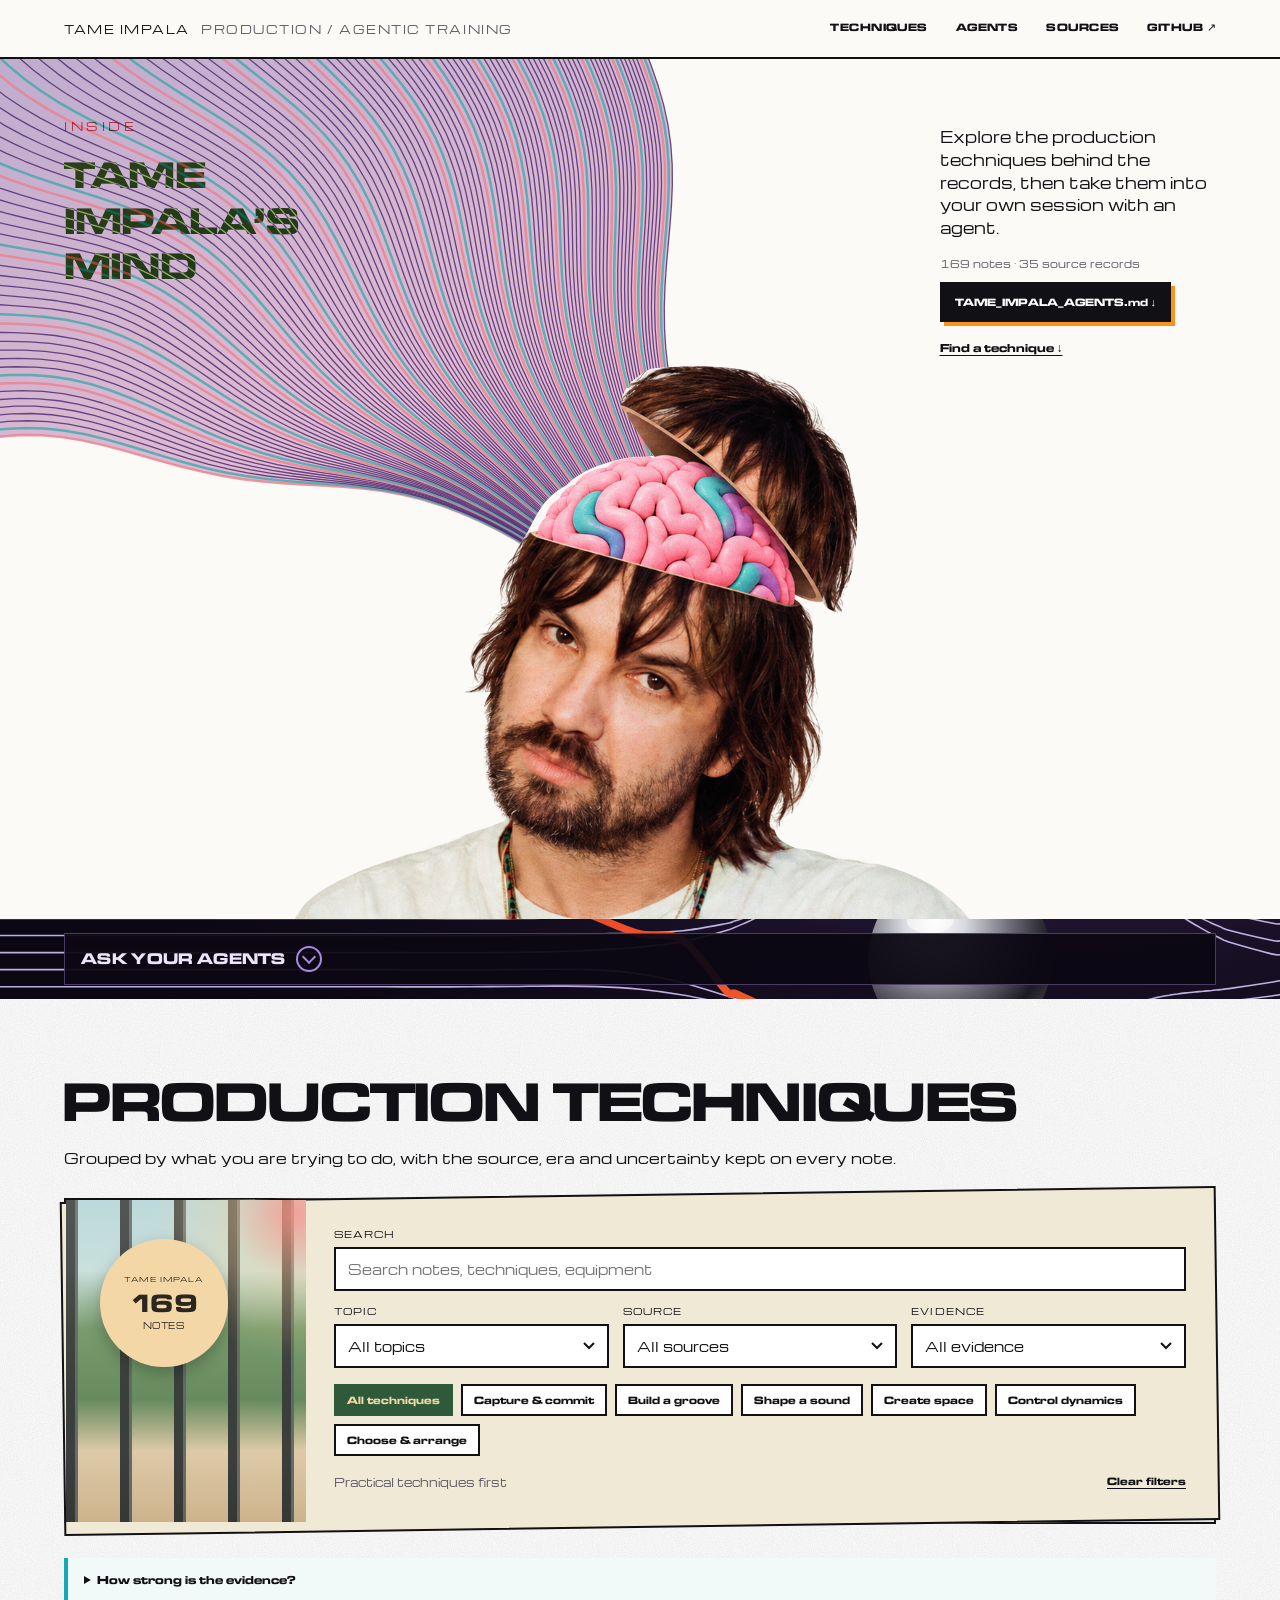
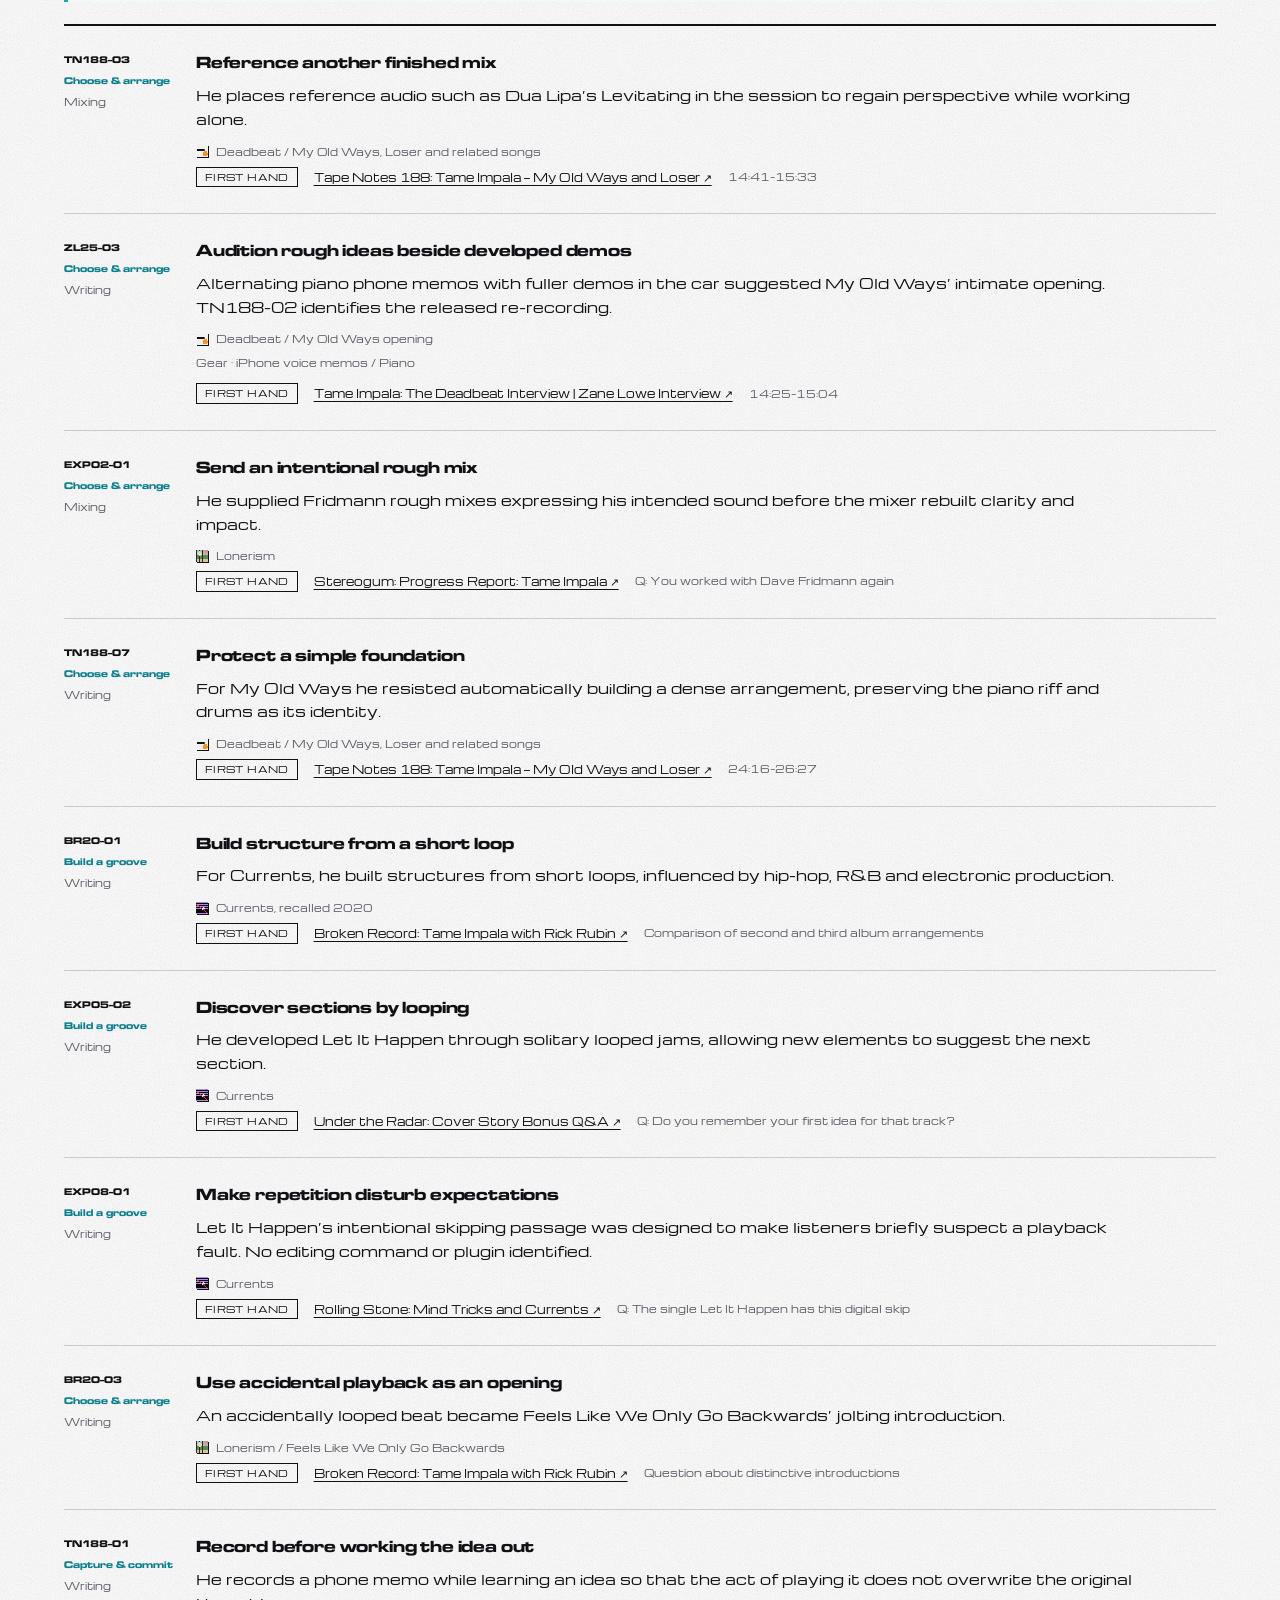
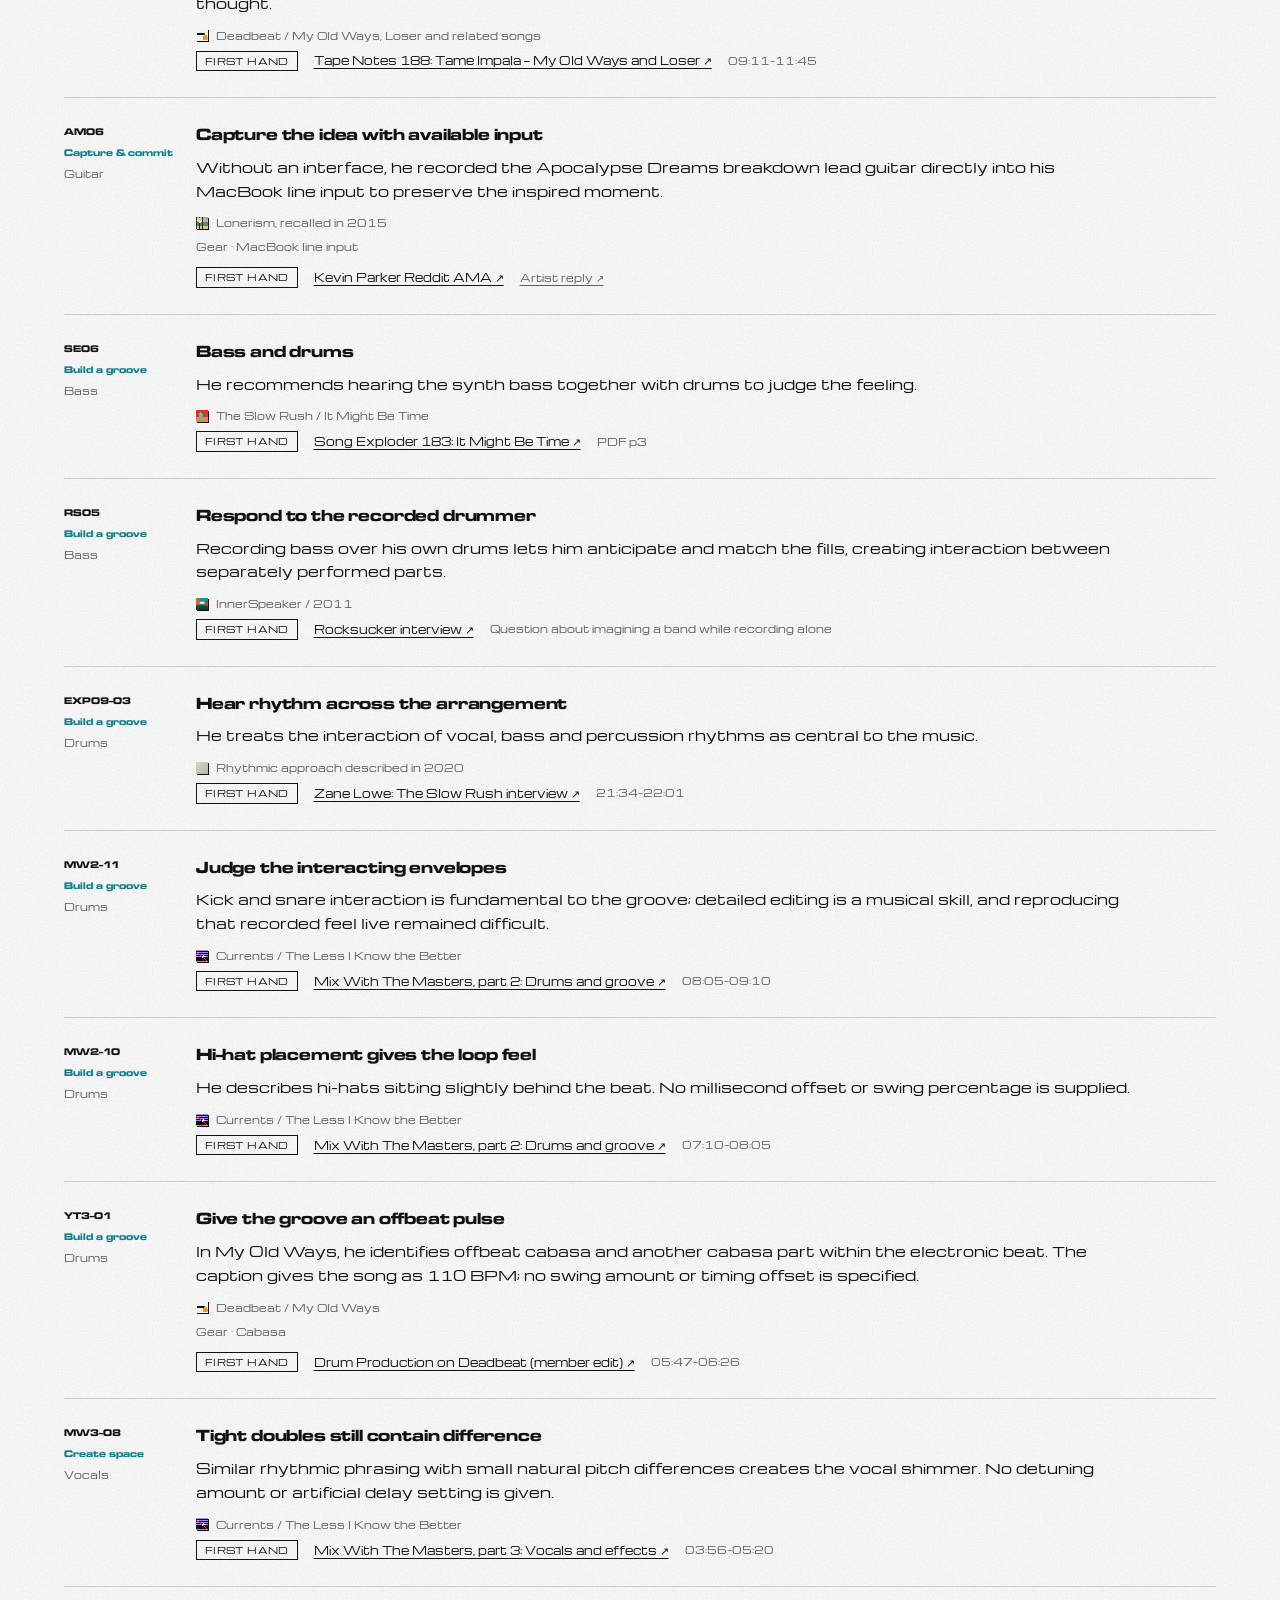
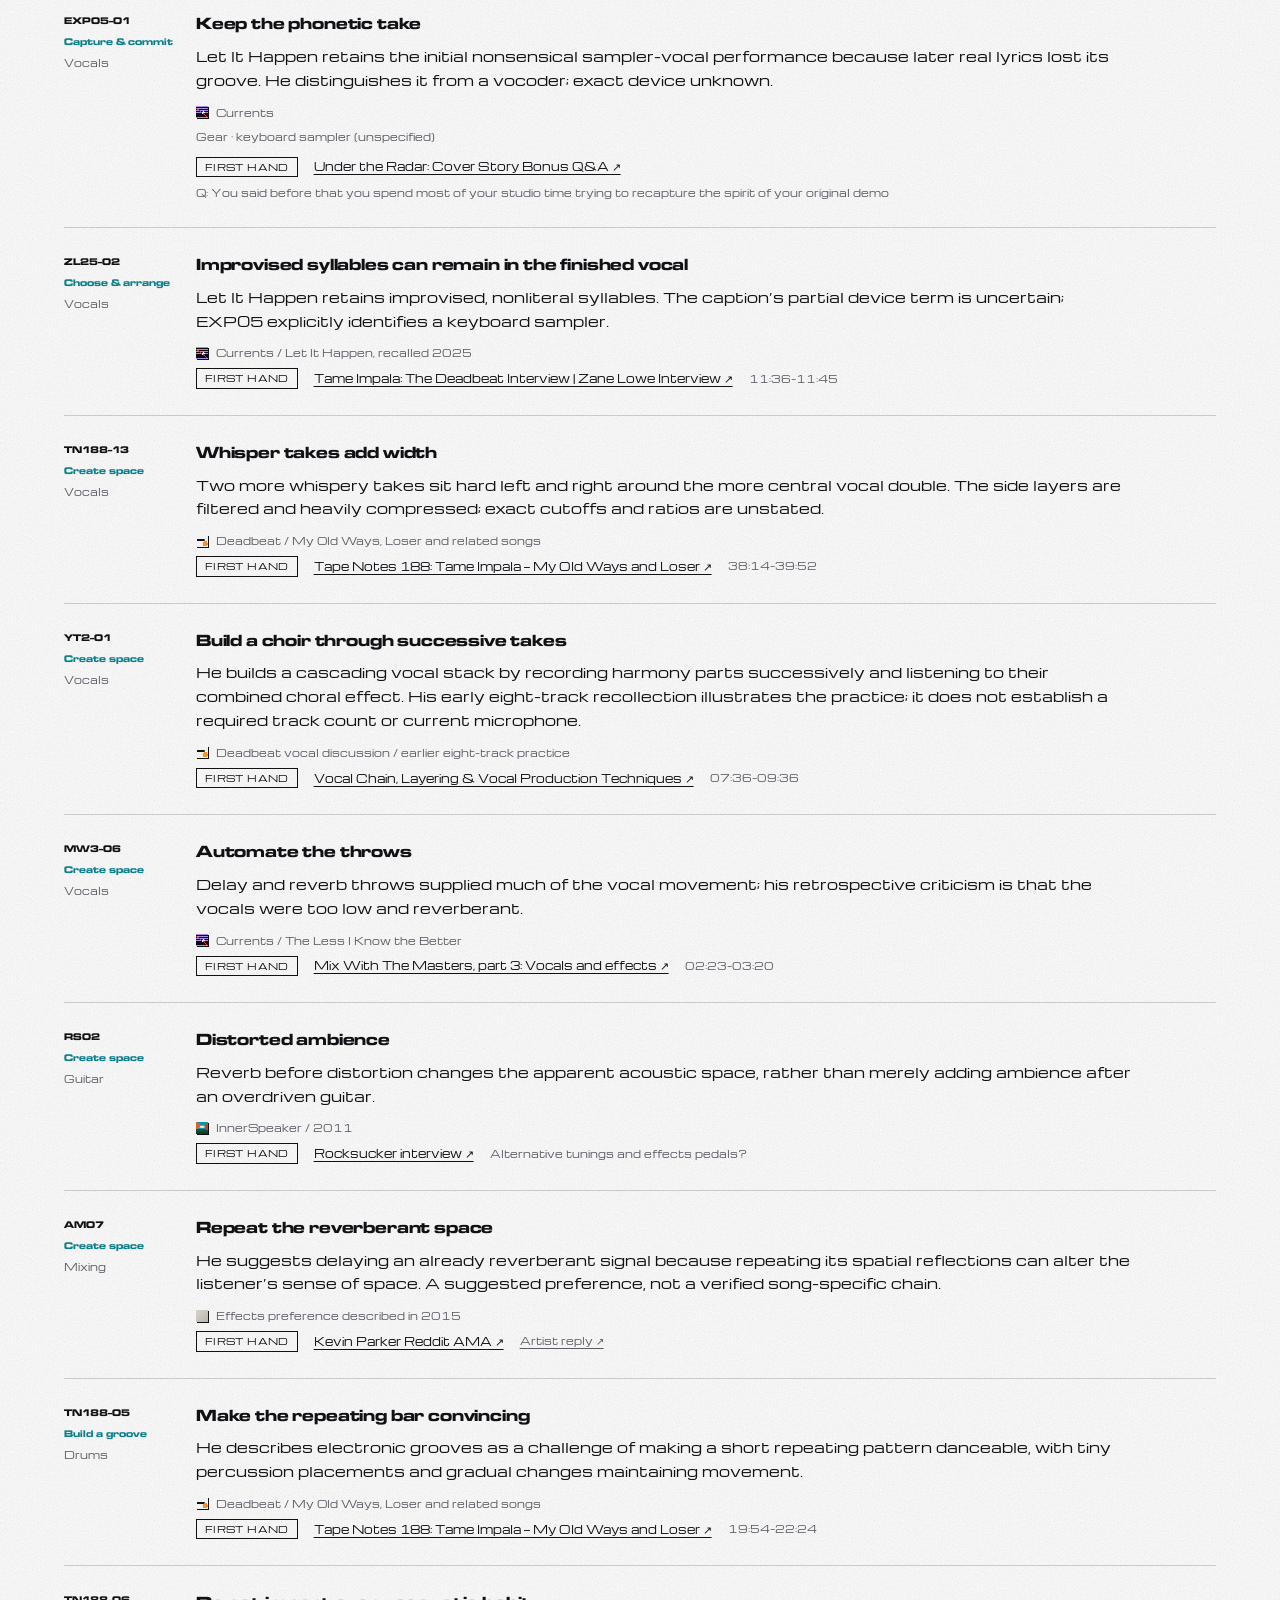
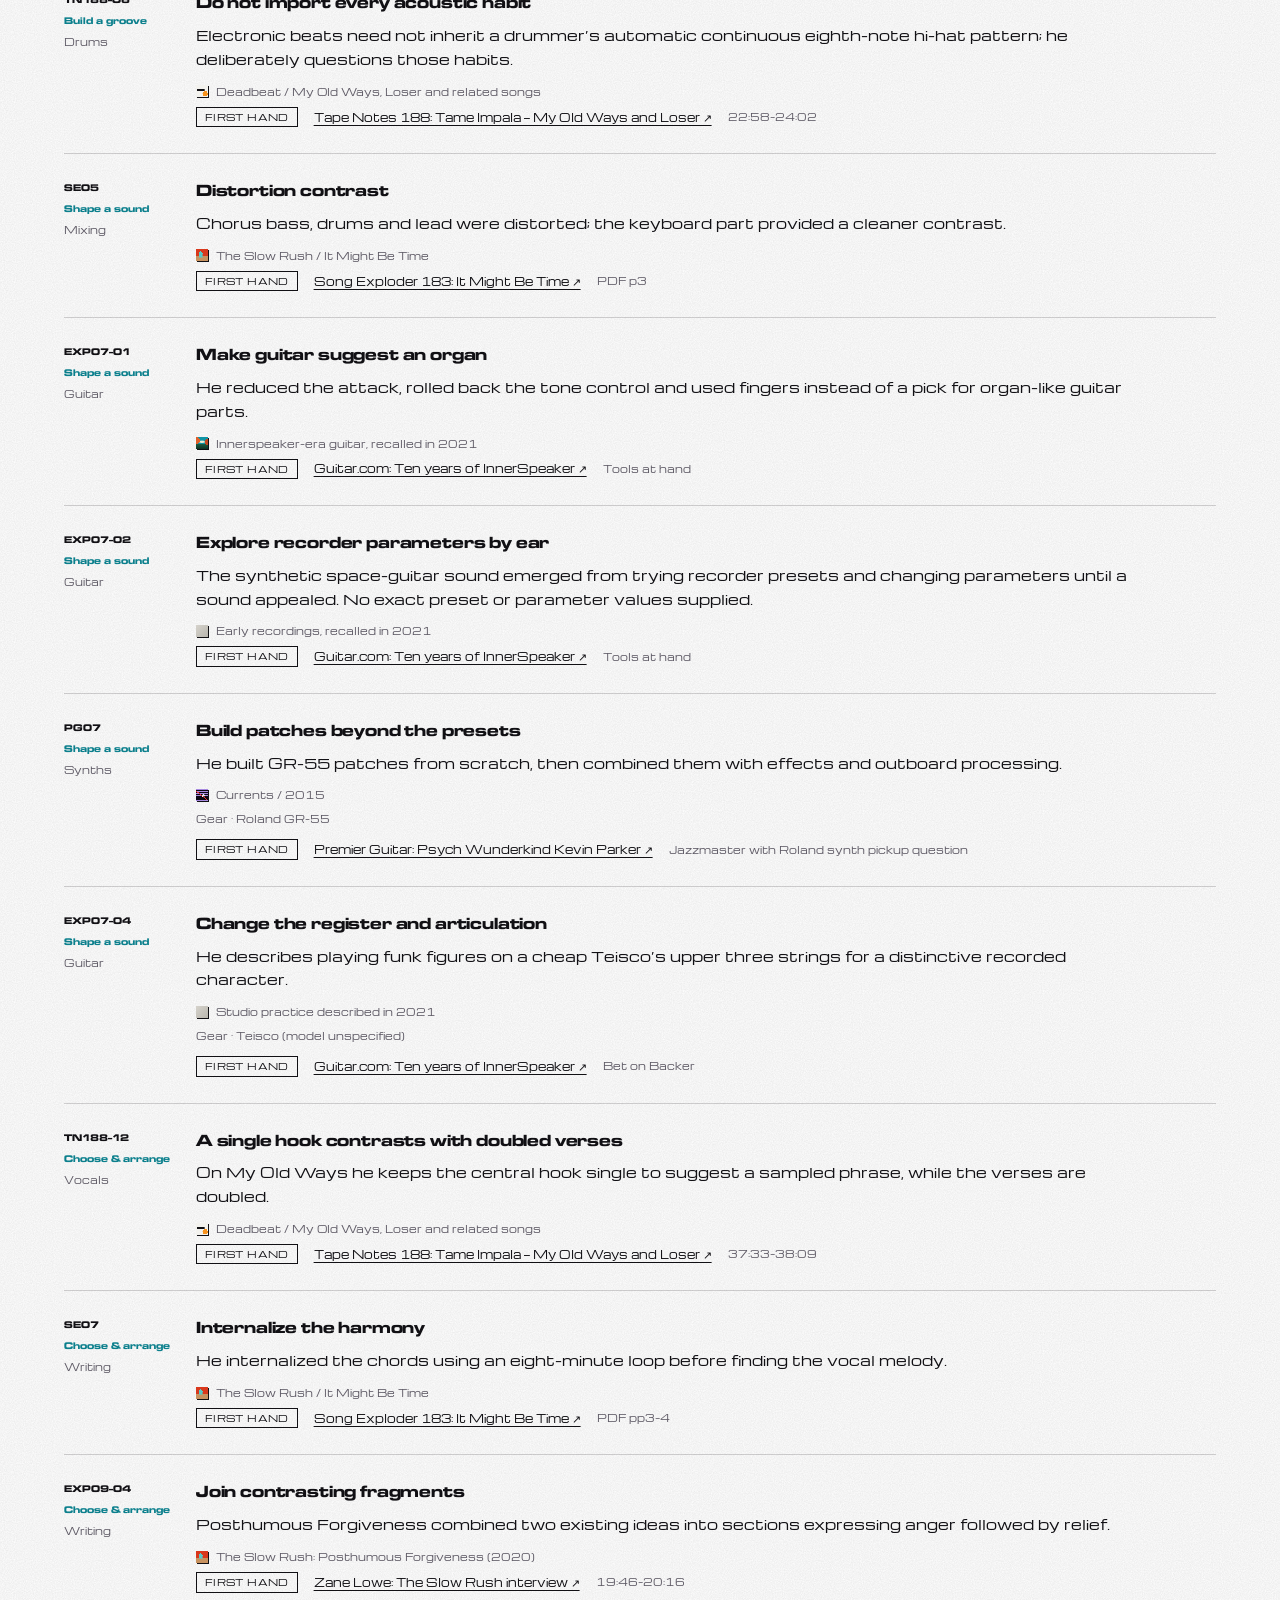
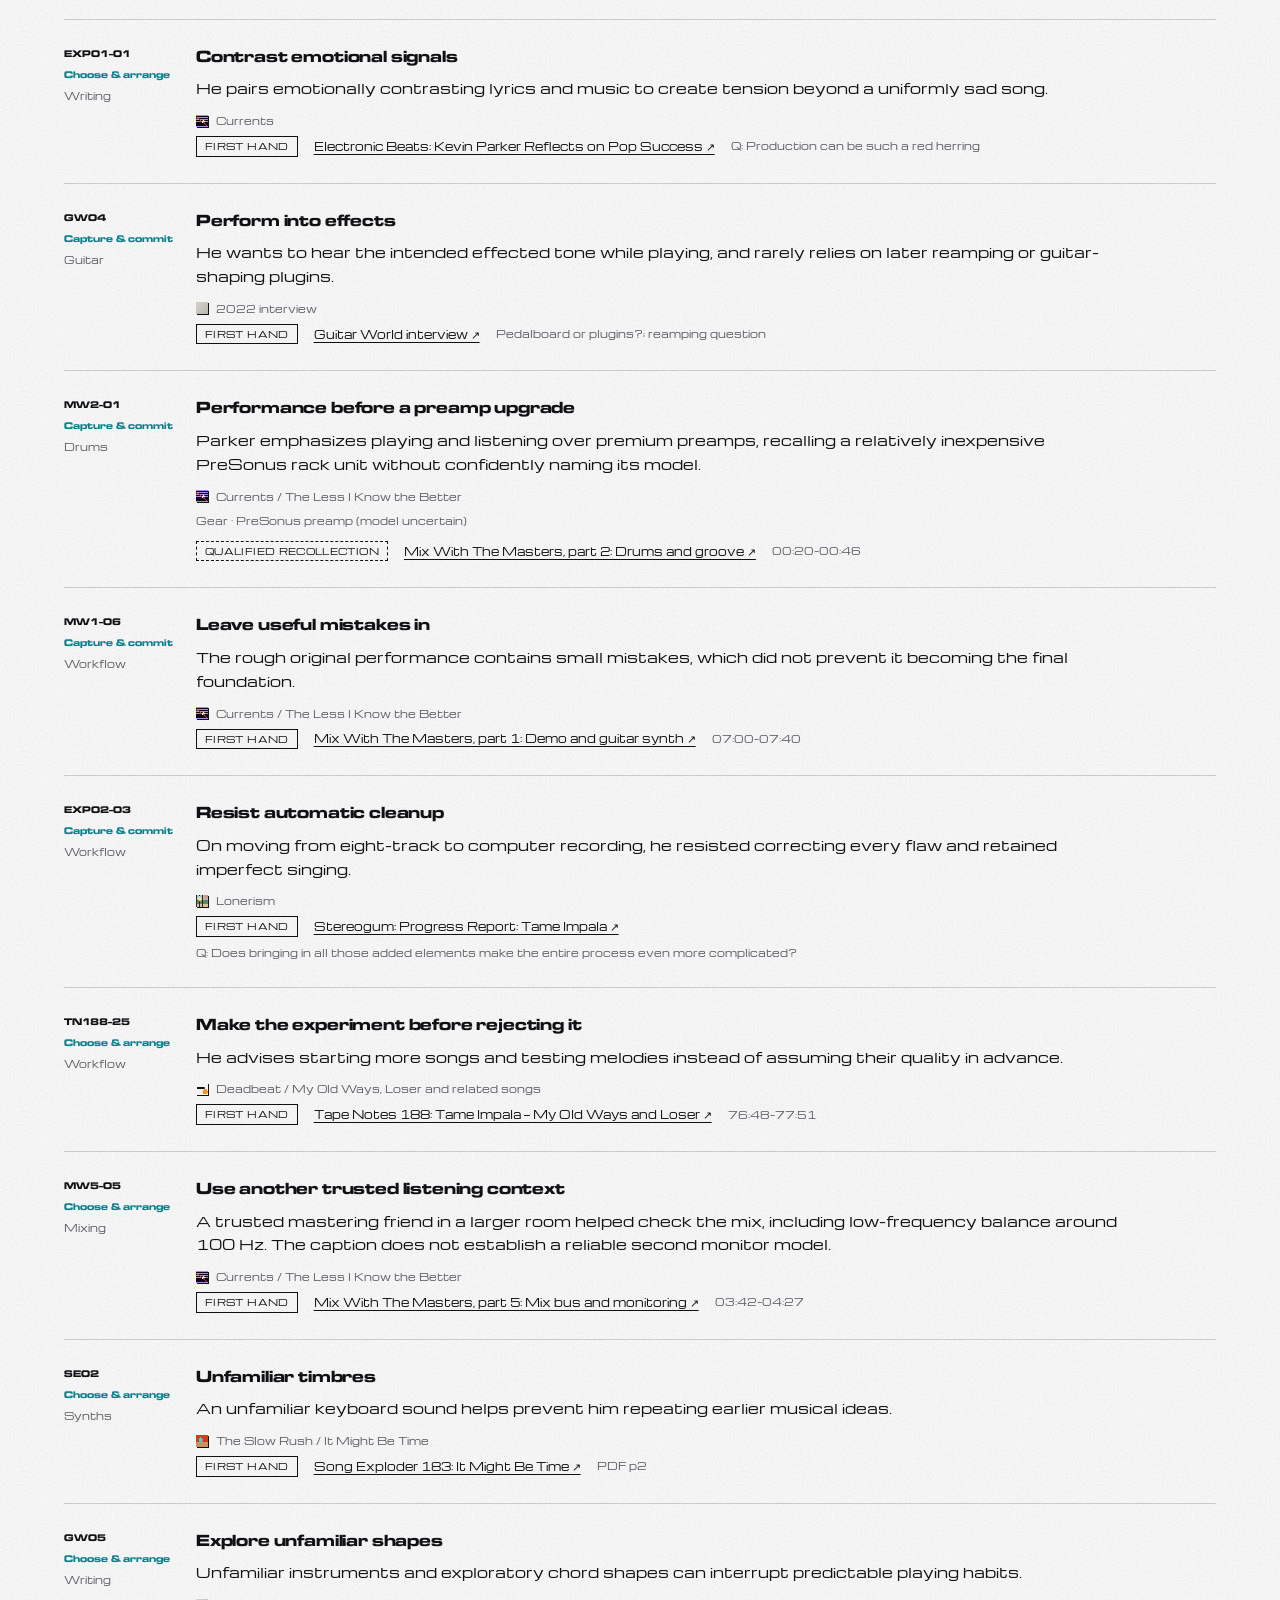
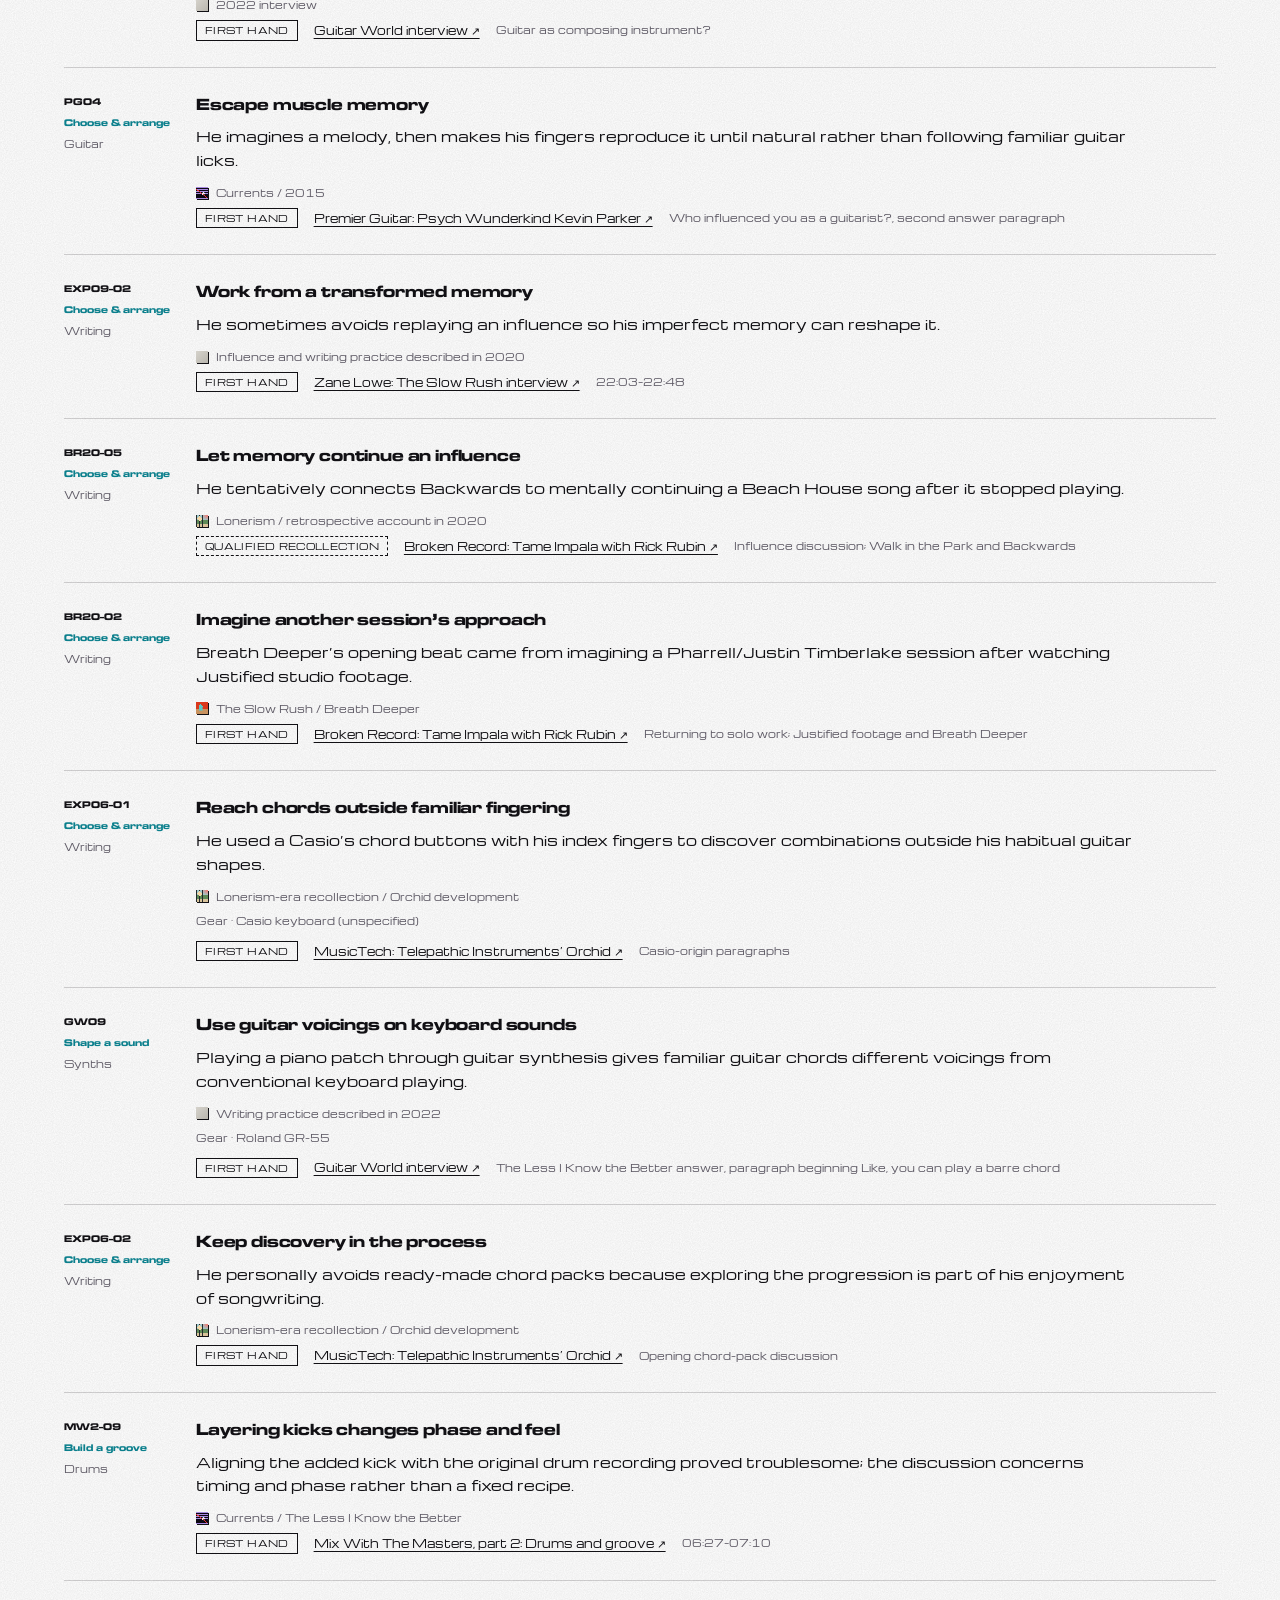
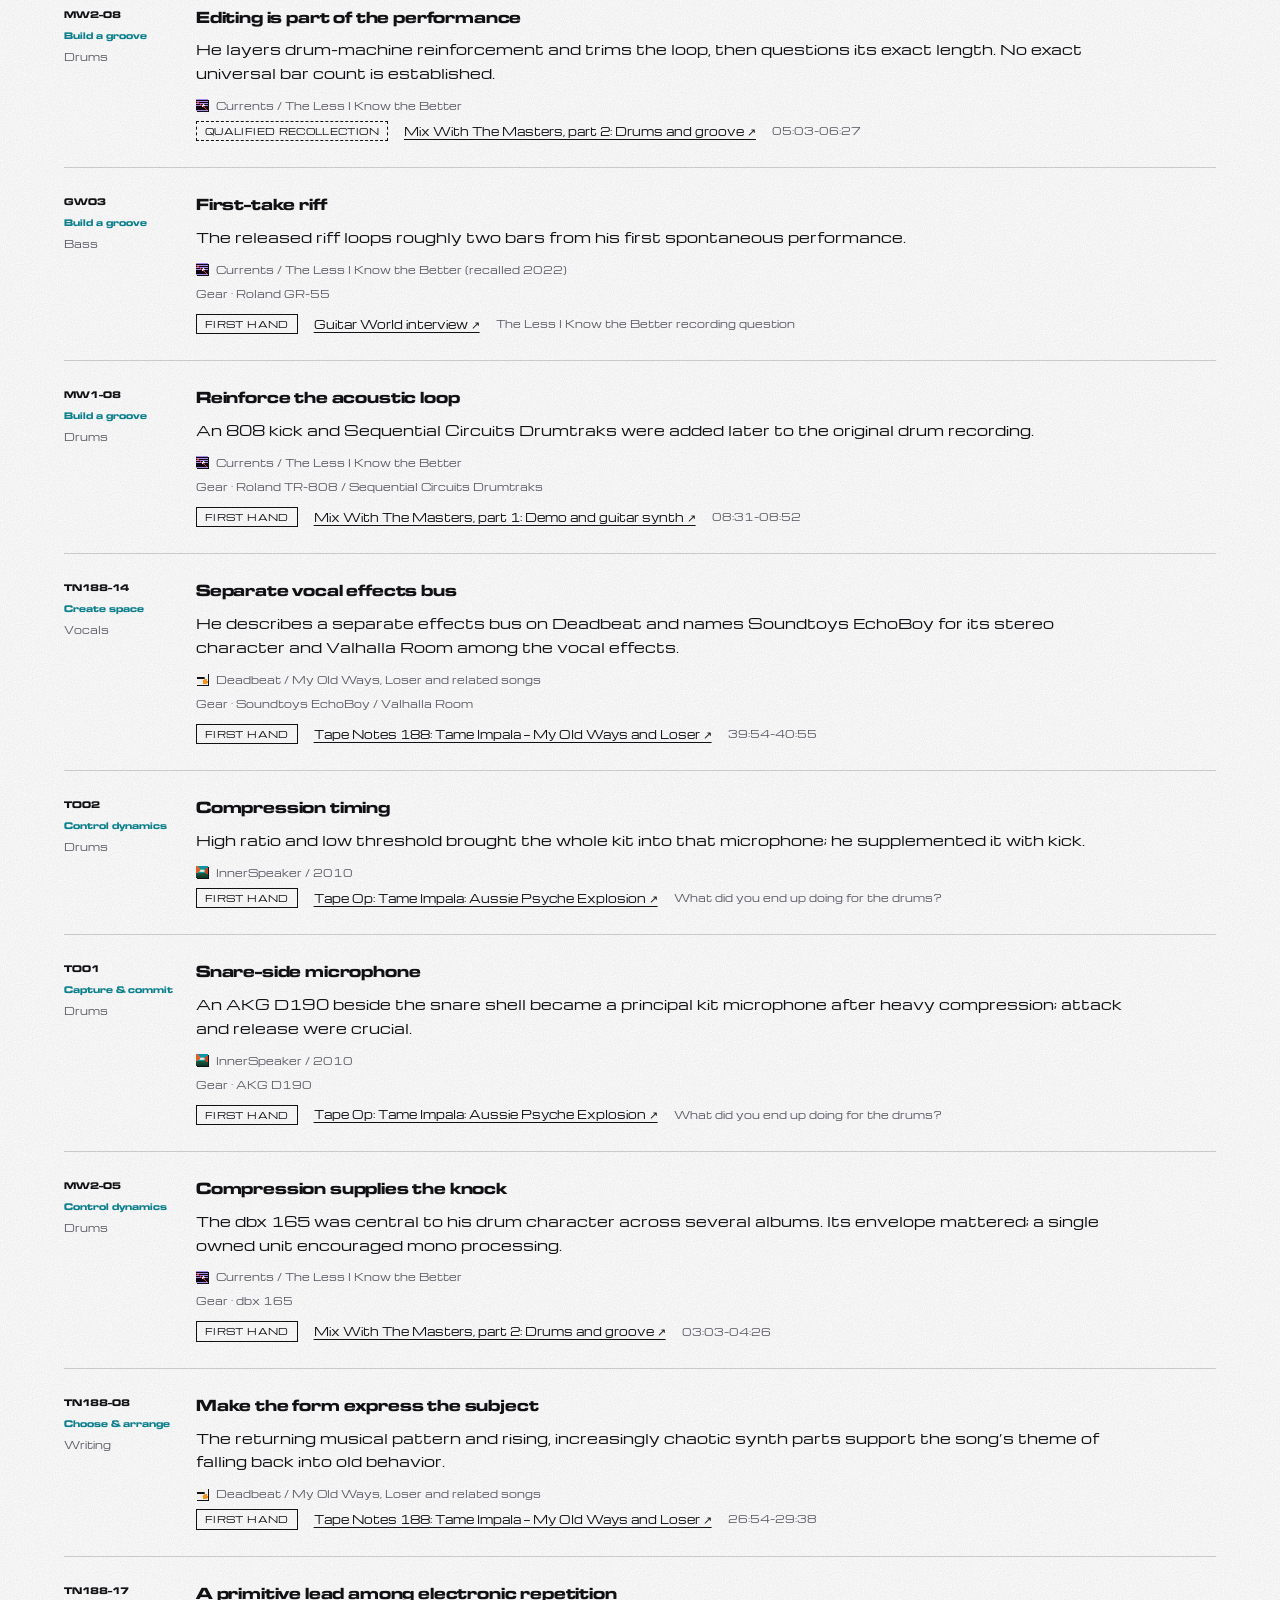
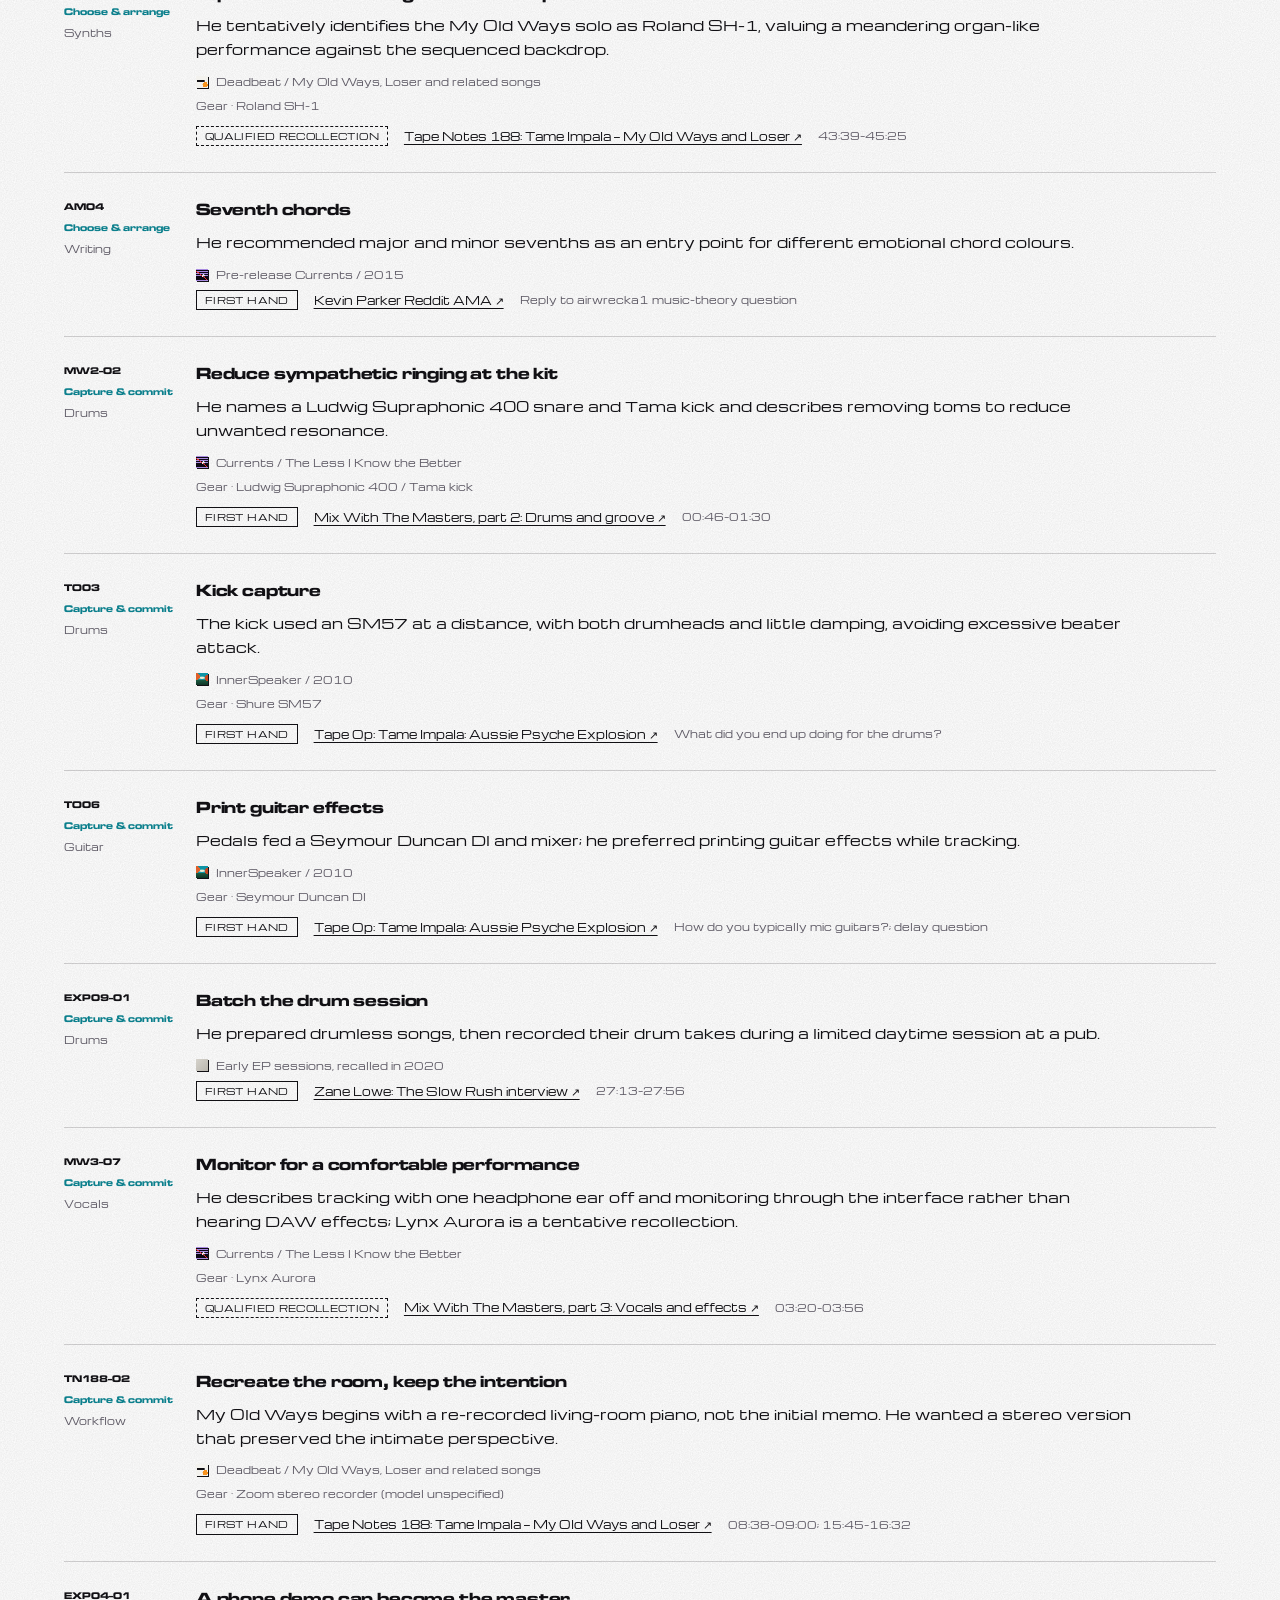
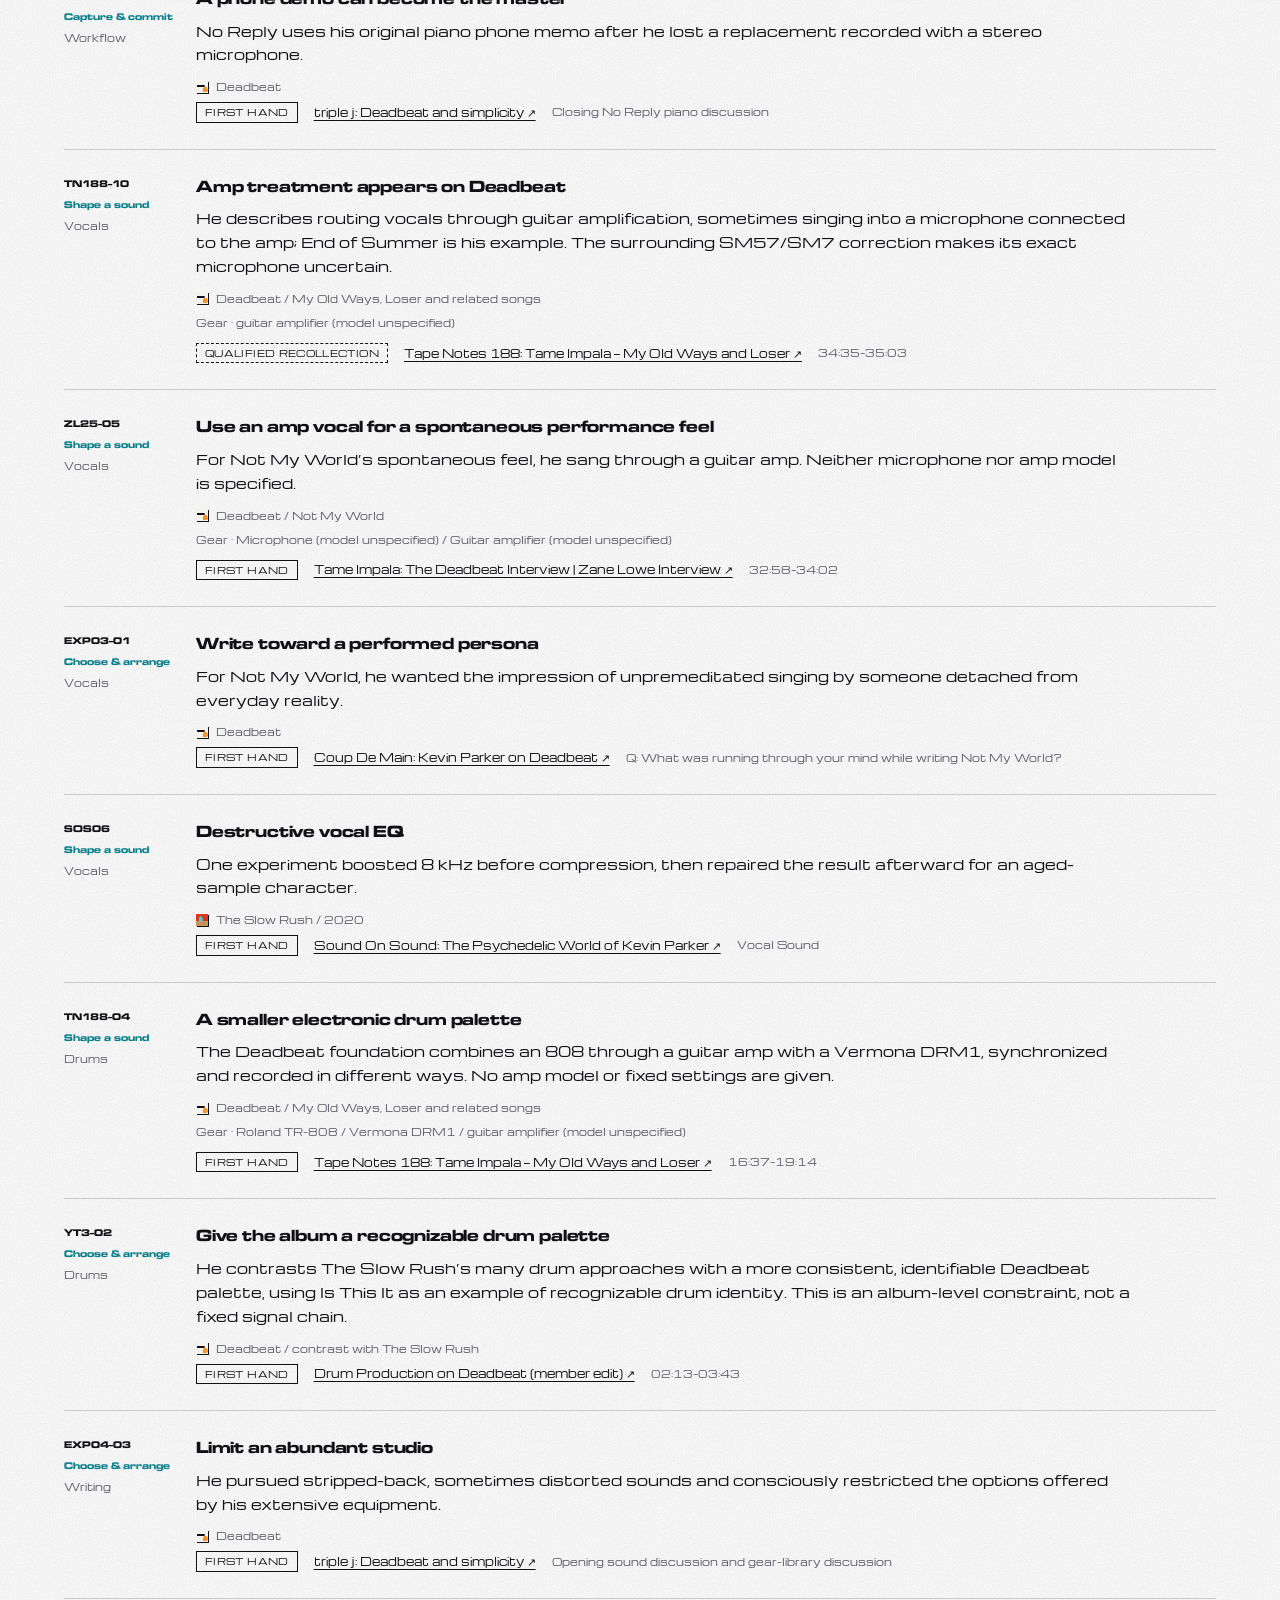
==== commit e55e3b51: "Animate traveling brain waves and extend mobile coverage" ====
--- a/docs/index.html
+++ b/docs/index.html
@@ -14,8 +14,9 @@
 <meta property="og:url" content="https://ethansk.github.io/tame-impala-agentic-training/">
 <link rel="canonical" href="https://ethansk.github.io/tame-impala-agentic-training/">
 <link rel="icon" href="favicon.png?v=eea80c308b" type="image/png" sizes="64x64">
-<link rel="stylesheet" href="style.css?v=be4a58b512">
+<link rel="stylesheet" href="style.css?v=be0ac77d69">
 <script src="app.js?v=cf365e1903" defer></script>
+<script src="waves.js?v=5f8a6e27b7" defer></script>
 </head>
 <body>
 <a class="skip" href="#reference">Skip to production techniques</a>
@@ -33,7 +34,7 @@
       <div class="mind-actions"><a class="primary" href="TAME_IMPALA_AGENTS.md" download aria-label="Download TAME_IMPALA_AGENTS.md">TAME_IMPALA_AGENTS.md ↓</a><a class="secondary" href="#reference">Find a technique ↓</a></div>
     </div>
   </div>
-  <div class="mind-scene"><svg class="mind-lines" xmlns="http://www.w3.org/2000/svg" viewBox="0 0 1942 3000" aria-hidden="true" focusable="false"><defs><linearGradient id="thought" x1="0" y1="0" x2="1" y2="1"><stop stop-color="#a88ae0"/><stop offset=".5" stop-color="#5b3a93"/><stop offset="1" stop-color="#f07ba6"/></linearGradient></defs><path class="thought" d="M845.0 2507.0 C569.9 2307.2 215.2 2420.7 -300.0 2350.0 L840.0 412.0 C968.2 1373.7 947.0 2419.7 1125.0 2549.0 Z" fill="url(#thought)"/><g fill="none" stroke-linecap="round"><path class="thread" style="transform-origin:845.0px 2507.0px;animation-delay:-0.00s" d="M845.0 2507.0 C569.9 2307.2 215.2 2420.7 -300.0 2350.0" stroke="#ea828e" stroke-width="3.4"/><path class="thread" style="transform-origin:847.5px 2507.4px;animation-delay:-0.08s" d="M847.5 2507.4 C573.2 2308.1 221.9 2411.5 -290.0 2333.0" stroke="#43a8ad" stroke-width="3.4"/><path class="thread" style="transform-origin:849.9px 2507.7px;animation-delay:-0.16s" d="M849.9 2507.7 C576.5 2309.1 228.5 2402.3 -280.0 2316.0" stroke="#4b286d" stroke-width="1.8"/><path class="thread" style="transform-origin:852.4px 2508.1px;animation-delay:-0.24s" d="M852.4 2508.1 C579.9 2310.1 235.1 2393.1 -270.0 2299.0" stroke="#4b286d" stroke-width="1.8"/><path class="thread" style="transform-origin:854.8px 2508.5px;animation-delay:-0.32s" d="M854.8 2508.5 C583.2 2311.1 241.7 2383.9 -260.0 2282.0" stroke="#4b286d" stroke-width="1.8"/><path class="thread" style="transform-origin:857.3px 2508.8px;animation-delay:-0.40s" d="M857.3 2508.8 C586.5 2312.1 248.3 2374.7 -250.0 2265.0" stroke="#4b286d" stroke-width="1.8"/><path class="thread" style="transform-origin:859.7px 2509.2px;animation-delay:-0.48s" d="M859.7 2509.2 C589.8 2313.1 254.9 2365.5 -240.0 2248.0" stroke="#4b286d" stroke-width="1.8"/><path class="thread" style="transform-origin:862.2px 2509.6px;animation-delay:-0.56s" d="M862.2 2509.6 C593.1 2314.1 261.5 2356.4 -230.0 2231.0" stroke="#ea828e" stroke-width="3.4"/><path class="thread" style="transform-origin:864.6px 2509.9px;animation-delay:-0.64s" d="M864.6 2509.9 C596.4 2315.1 268.1 2347.2 -220.0 2214.0" stroke="#43a8ad" stroke-width="3.4"/><path class="thread" style="transform-origin:867.1px 2510.3px;animation-delay:-0.72s" d="M867.1 2510.3 C599.7 2316.0 274.7 2338.0 -210.0 2197.0" stroke="#4b286d" stroke-width="1.8"/><path class="thread" style="transform-origin:869.6px 2510.7px;animation-delay:-0.80s" d="M869.6 2510.7 C603.0 2317.0 281.3 2328.8 -200.0 2180.0" stroke="#4b286d" stroke-width="1.8"/><path class="thread" style="transform-origin:872.0px 2511.1px;animation-delay:-0.88s" d="M872.0 2511.1 C606.3 2318.0 287.9 2319.6 -190.0 2163.0" stroke="#4b286d" stroke-width="1.8"/><path class="thread" style="transform-origin:874.5px 2511.4px;animation-delay:-0.96s" d="M874.5 2511.4 C609.6 2319.0 294.5 2310.4 -180.0 2146.0" stroke="#4b286d" stroke-width="1.8"/><path class="thread" style="transform-origin:876.9px 2511.8px;animation-delay:-1.04s" d="M876.9 2511.8 C612.9 2320.0 301.1 2301.3 -170.0 2129.0" stroke="#4b286d" stroke-width="1.8"/><path class="thread" style="transform-origin:879.4px 2512.2px;animation-delay:-1.12s" d="M879.4 2512.2 C616.2 2321.0 307.7 2292.1 -160.0 2112.0" stroke="#ea828e" stroke-width="3.4"/><path class="thread" style="transform-origin:881.8px 2512.5px;animation-delay:-1.20s" d="M881.8 2512.5 C619.6 2322.0 314.3 2282.9 -150.0 2095.0" stroke="#43a8ad" stroke-width="3.4"/><path class="thread" style="transform-origin:884.3px 2512.9px;animation-delay:-1.28s" d="M884.3 2512.9 C622.9 2322.9 320.9 2273.7 -140.0 2078.0" stroke="#4b286d" stroke-width="1.8"/><path class="thread" style="transform-origin:886.8px 2513.3px;animation-delay:-1.36s" d="M886.8 2513.3 C626.2 2323.9 327.5 2264.5 -130.0 2061.0" stroke="#4b286d" stroke-width="1.8"/><path class="thread" style="transform-origin:889.2px 2513.6px;animation-delay:-1.44s" d="M889.2 2513.6 C629.5 2324.9 334.1 2255.3 -120.0 2044.0" stroke="#4b286d" stroke-width="1.8"/><path class="thread" style="transform-origin:891.7px 2514.0px;animation-delay:-1.52s" d="M891.7 2514.0 C632.8 2325.9 340.8 2246.2 -110.0 2027.0" stroke="#4b286d" stroke-width="1.8"/><path class="thread" style="transform-origin:894.1px 2514.4px;animation-delay:-1.60s" d="M894.1 2514.4 C636.1 2326.9 347.4 2237.0 -100.0 2010.0" stroke="#4b286d" stroke-width="1.8"/><path class="thread" style="transform-origin:896.6px 2514.7px;animation-delay:-1.68s" d="M896.6 2514.7 C639.4 2327.9 354.0 2227.8 -90.0 1993.0" stroke="#ea828e" stroke-width="3.4"/><path class="thread" style="transform-origin:899.0px 2515.1px;animation-delay:-1.76s" d="M899.0 2515.1 C642.7 2328.9 360.6 2218.6 -80.0 1976.0" stroke="#43a8ad" stroke-width="3.4"/><path class="thread" style="transform-origin:901.5px 2515.5px;animation-delay:-1.84s" d="M901.5 2515.5 C646.0 2329.9 367.2 2209.4 -70.0 1959.0" stroke="#4b286d" stroke-width="1.8"/><path class="thread" style="transform-origin:903.9px 2515.8px;animation-delay:-1.92s" d="M903.9 2515.8 C649.3 2330.8 373.8 2200.2 -60.0 1942.0" stroke="#4b286d" stroke-width="1.8"/><path class="thread" style="transform-origin:906.4px 2516.2px;animation-delay:-2.00s" d="M906.4 2516.2 C652.6 2331.8 380.4 2191.0 -50.0 1925.0" stroke="#4b286d" stroke-width="1.8"/><path class="thread" style="transform-origin:908.9px 2516.6px;animation-delay:-2.08s" d="M908.9 2516.6 C655.9 2332.8 387.0 2181.9 -40.0 1908.0" stroke="#4b286d" stroke-width="1.8"/><path class="thread" style="transform-origin:911.3px 2516.9px;animation-delay:-2.16s" d="M911.3 2516.9 C659.2 2333.8 393.6 2172.7 -30.0 1891.0" stroke="#4b286d" stroke-width="1.8"/><path class="thread" style="transform-origin:913.8px 2517.3px;animation-delay:-2.24s" d="M913.8 2517.3 C662.6 2334.8 400.2 2163.5 -20.0 1874.0" stroke="#ea828e" stroke-width="3.4"/><path class="thread" style="transform-origin:916.2px 2517.7px;animation-delay:-2.32s" d="M916.2 2517.7 C665.9 2335.8 406.8 2154.3 -10.0 1857.0" stroke="#43a8ad" stroke-width="3.4"/><path class="thread" style="transform-origin:918.7px 2518.1px;animation-delay:-2.40s" d="M918.7 2518.1 C669.2 2336.8 413.4 2145.1 0.0 1840.0" stroke="#4b286d" stroke-width="1.8"/><path class="thread" style="transform-origin:921.1px 2518.4px;animation-delay:-2.48s" d="M921.1 2518.4 C672.5 2337.8 420.0 2135.9 10.0 1823.0" stroke="#4b286d" stroke-width="1.8"/><path class="thread" style="transform-origin:923.6px 2518.8px;animation-delay:-2.56s" d="M923.6 2518.8 C675.8 2338.7 426.6 2126.8 20.0 1806.0" stroke="#4b286d" stroke-width="1.8"/><path class="thread" style="transform-origin:926.1px 2519.2px;animation-delay:-2.64s" d="M926.1 2519.2 C679.1 2339.7 433.2 2117.6 30.0 1789.0" stroke="#4b286d" stroke-width="1.8"/><path class="thread" style="transform-origin:928.5px 2519.5px;animation-delay:-2.72s" d="M928.5 2519.5 C682.4 2340.7 439.8 2108.4 40.0 1772.0" stroke="#4b286d" stroke-width="1.8"/><path class="thread" style="transform-origin:931.0px 2519.9px;animation-delay:-2.80s" d="M931.0 2519.9 C685.7 2341.7 446.4 2099.2 50.0 1755.0" stroke="#ea828e" stroke-width="3.4"/><path class="thread" style="transform-origin:933.4px 2520.3px;animation-delay:-2.88s" d="M933.4 2520.3 C689.0 2342.7 453.0 2090.0 60.0 1738.0" stroke="#43a8ad" stroke-width="3.4"/><path class="thread" style="transform-origin:935.9px 2520.6px;animation-delay:-2.96s" d="M935.9 2520.6 C692.3 2343.7 459.6 2080.8 70.0 1721.0" stroke="#4b286d" stroke-width="1.8"/><path class="thread" style="transform-origin:938.3px 2521.0px;animation-delay:-3.04s" d="M938.3 2521.0 C695.6 2344.7 466.2 2071.7 80.0 1704.0" stroke="#4b286d" stroke-width="1.8"/><path class="thread" style="transform-origin:940.8px 2521.4px;animation-delay:-3.12s" d="M940.8 2521.4 C698.9 2345.7 472.9 2062.5 90.0 1687.0" stroke="#4b286d" stroke-width="1.8"/><path class="thread" style="transform-origin:943.2px 2521.7px;animation-delay:-3.20s" d="M943.2 2521.7 C702.2 2346.6 479.5 2053.3 100.0 1670.0" stroke="#4b286d" stroke-width="1.8"/><path class="thread" style="transform-origin:945.7px 2522.1px;animation-delay:-3.28s" d="M945.7 2522.1 C705.6 2347.6 486.1 2044.1 110.0 1653.0" stroke="#4b286d" stroke-width="1.8"/><path class="thread" style="transform-origin:948.2px 2522.5px;animation-delay:-3.36s" d="M948.2 2522.5 C708.9 2348.6 492.7 2034.9 120.0 1636.0" stroke="#ea828e" stroke-width="3.4"/><path class="thread" style="transform-origin:950.6px 2522.8px;animation-delay:-3.44s" d="M950.6 2522.8 C712.2 2349.6 499.3 2025.7 130.0 1619.0" stroke="#43a8ad" stroke-width="3.4"/><path class="thread" style="transform-origin:953.1px 2523.2px;animation-delay:-3.52s" d="M953.1 2523.2 C715.5 2350.6 505.9 2016.5 140.0 1602.0" stroke="#4b286d" stroke-width="1.8"/><path class="thread" style="transform-origin:955.5px 2523.6px;animation-delay:-3.60s" d="M955.5 2523.6 C718.8 2351.6 512.5 2007.4 150.0 1585.0" stroke="#4b286d" stroke-width="1.8"/><path class="thread" style="transform-origin:958.0px 2523.9px;animation-delay:-3.68s" d="M958.0 2523.9 C722.1 2352.6 519.1 1998.2 160.0 1568.0" stroke="#4b286d" stroke-width="1.8"/><path class="thread" style="transform-origin:960.4px 2524.3px;animation-delay:-3.76s" d="M960.4 2524.3 C725.4 2353.5 525.7 1989.0 170.0 1551.0" stroke="#4b286d" stroke-width="1.8"/><path class="thread" style="transform-origin:962.9px 2524.7px;animation-delay:-3.84s" d="M962.9 2524.7 C728.7 2354.5 532.3 1979.8 180.0 1534.0" stroke="#4b286d" stroke-width="1.8"/><path class="thread" style="transform-origin:965.4px 2525.1px;animation-delay:-3.92s" d="M965.4 2525.1 C732.0 2355.5 538.9 1970.6 190.0 1517.0" stroke="#ea828e" stroke-width="3.4"/><path class="thread" style="transform-origin:967.8px 2525.4px;animation-delay:-4.00s" d="M967.8 2525.4 C735.3 2356.5 545.5 1961.4 200.0 1500.0" stroke="#43a8ad" stroke-width="3.4"/><path class="thread" style="transform-origin:970.3px 2525.8px;animation-delay:-4.08s" d="M970.3 2525.8 C738.6 2357.5 552.1 1952.3 210.0 1483.0" stroke="#4b286d" stroke-width="1.8"/><path class="thread" style="transform-origin:972.7px 2526.2px;animation-delay:-4.16s" d="M972.7 2526.2 C741.9 2358.5 558.7 1943.1 220.0 1466.0" stroke="#4b286d" stroke-width="1.8"/><path class="thread" style="transform-origin:975.2px 2526.5px;animation-delay:-4.24s" d="M975.2 2526.5 C745.2 2359.5 565.3 1933.9 230.0 1449.0" stroke="#4b286d" stroke-width="1.8"/><path class="thread" style="transform-origin:977.6px 2526.9px;animation-delay:-4.32s" d="M977.6 2526.9 C748.6 2360.5 571.9 1924.7 240.0 1432.0" stroke="#4b286d" stroke-width="1.8"/><path class="thread" style="transform-origin:980.1px 2527.3px;animation-delay:-4.40s" d="M980.1 2527.3 C751.9 2361.4 578.5 1915.5 250.0 1415.0" stroke="#4b286d" stroke-width="1.8"/><path class="thread" style="transform-origin:982.5px 2527.6px;animation-delay:-4.48s" d="M982.5 2527.6 C755.2 2362.4 585.1 1906.3 260.0 1398.0" stroke="#ea828e" stroke-width="3.4"/><path class="thread" style="transform-origin:985.0px 2528.0px;animation-delay:-4.56s" d="M985.0 2528.0 C758.5 2363.4 591.8 1897.2 270.0 1381.0" stroke="#43a8ad" stroke-width="3.4"/><path class="thread" style="transform-origin:987.5px 2528.4px;animation-delay:-4.64s" d="M987.5 2528.4 C761.8 2364.4 598.4 1888.0 280.0 1364.0" stroke="#4b286d" stroke-width="1.8"/><path class="thread" style="transform-origin:989.9px 2528.7px;animation-delay:-4.72s" d="M989.9 2528.7 C765.1 2365.4 605.0 1878.8 290.0 1347.0" stroke="#4b286d" stroke-width="1.8"/><path class="thread" style="transform-origin:992.4px 2529.1px;animation-delay:-4.80s" d="M992.4 2529.1 C768.4 2366.4 611.6 1869.6 300.0 1330.0" stroke="#4b286d" stroke-width="1.8"/><path class="thread" style="transform-origin:994.8px 2529.5px;animation-delay:-4.88s" d="M994.8 2529.5 C771.7 2367.4 618.2 1860.4 310.0 1313.0" stroke="#4b286d" stroke-width="1.8"/><path class="thread" style="transform-origin:997.3px 2529.8px;animation-delay:-4.96s" d="M997.3 2529.8 C775.0 2368.4 624.8 1851.2 320.0 1296.0" stroke="#4b286d" stroke-width="1.8"/><path class="thread" style="transform-origin:999.7px 2530.2px;animation-delay:-5.04s" d="M999.7 2530.2 C778.3 2369.3 631.4 1842.0 330.0 1279.0" stroke="#ea828e" stroke-width="3.4"/><path class="thread" style="transform-origin:1002.2px 2530.6px;animation-delay:-5.12s" d="M1002.2 2530.6 C781.6 2370.3 638.0 1832.9 340.0 1262.0" stroke="#43a8ad" stroke-width="3.4"/><path class="thread" style="transform-origin:1004.6px 2530.9px;animation-delay:-5.20s" d="M1004.6 2530.9 C784.9 2371.3 644.6 1823.7 350.0 1245.0" stroke="#4b286d" stroke-width="1.8"/><path class="thread" style="transform-origin:1007.1px 2531.3px;animation-delay:-5.28s" d="M1007.1 2531.3 C788.2 2372.3 651.2 1814.5 360.0 1228.0" stroke="#4b286d" stroke-width="1.8"/><path class="thread" style="transform-origin:1009.6px 2531.7px;animation-delay:-5.36s" d="M1009.6 2531.7 C791.6 2373.3 657.8 1805.3 370.0 1211.0" stroke="#4b286d" stroke-width="1.8"/><path class="thread" style="transform-origin:1012.0px 2532.1px;animation-delay:-5.44s" d="M1012.0 2532.1 C794.9 2374.3 664.4 1796.1 380.0 1194.0" stroke="#4b286d" stroke-width="1.8"/><path class="thread" style="transform-origin:1014.5px 2532.4px;animation-delay:-5.52s" d="M1014.5 2532.4 C798.2 2375.3 671.0 1786.9 390.0 1177.0" stroke="#4b286d" stroke-width="1.8"/><path class="thread" style="transform-origin:1016.9px 2532.8px;animation-delay:-5.60s" d="M1016.9 2532.8 C801.5 2376.3 677.6 1777.8 400.0 1160.0" stroke="#ea828e" stroke-width="3.4"/><path class="thread" style="transform-origin:1019.4px 2533.2px;animation-delay:-5.68s" d="M1019.4 2533.2 C804.8 2377.2 684.2 1768.6 410.0 1143.0" stroke="#43a8ad" stroke-width="3.4"/><path class="thread" style="transform-origin:1021.8px 2533.5px;animation-delay:-5.76s" d="M1021.8 2533.5 C808.1 2378.2 690.8 1759.4 420.0 1126.0" stroke="#4b286d" stroke-width="1.8"/><path class="thread" style="transform-origin:1024.3px 2533.9px;animation-delay:-5.84s" d="M1024.3 2533.9 C811.4 2379.2 697.4 1750.2 430.0 1109.0" stroke="#4b286d" stroke-width="1.8"/><path class="thread" style="transform-origin:1026.8px 2534.3px;animation-delay:-5.92s" d="M1026.8 2534.3 C814.7 2380.2 704.0 1741.0 440.0 1092.0" stroke="#4b286d" stroke-width="1.8"/><path class="thread" style="transform-origin:1029.2px 2534.6px;animation-delay:-6.00s" d="M1029.2 2534.6 C818.0 2381.2 710.6 1731.8 450.0 1075.0" stroke="#4b286d" stroke-width="1.8"/><path class="thread" style="transform-origin:1031.7px 2535.0px;animation-delay:-6.08s" d="M1031.7 2535.0 C821.3 2382.2 717.2 1722.7 460.0 1058.0" stroke="#4b286d" stroke-width="1.8"/><path class="thread" style="transform-origin:1034.1px 2535.4px;animation-delay:-6.16s" d="M1034.1 2535.4 C824.6 2383.2 723.9 1713.5 470.0 1041.0" stroke="#ea828e" stroke-width="3.4"/><path class="thread" style="transform-origin:1036.6px 2535.7px;animation-delay:-6.24s" d="M1036.6 2535.7 C827.9 2384.2 730.5 1704.3 480.0 1024.0" stroke="#43a8ad" stroke-width="3.4"/><path class="thread" style="transform-origin:1039.0px 2536.1px;animation-delay:-6.32s" d="M1039.0 2536.1 C831.2 2385.1 737.1 1695.1 490.0 1007.0" stroke="#4b286d" stroke-width="1.8"/><path class="thread" style="transform-origin:1041.5px 2536.5px;animation-delay:-6.40s" d="M1041.5 2536.5 C834.6 2386.1 743.7 1685.9 500.0 990.0" stroke="#4b286d" stroke-width="1.8"/><path class="thread" style="transform-origin:1043.9px 2536.8px;animation-delay:-6.48s" d="M1043.9 2536.8 C837.9 2387.1 750.3 1676.7 510.0 973.0" stroke="#4b286d" stroke-width="1.8"/><path class="thread" style="transform-origin:1046.4px 2537.2px;animation-delay:-6.56s" d="M1046.4 2537.2 C841.2 2388.1 756.9 1667.5 520.0 956.0" stroke="#4b286d" stroke-width="1.8"/><path class="thread" style="transform-origin:1048.9px 2537.6px;animation-delay:-6.64s" d="M1048.9 2537.6 C844.5 2389.1 763.5 1658.4 530.0 939.0" stroke="#4b286d" stroke-width="1.8"/><path class="thread" style="transform-origin:1051.3px 2537.9px;animation-delay:-6.72s" d="M1051.3 2537.9 C847.8 2390.1 770.1 1649.2 540.0 922.0" stroke="#ea828e" stroke-width="3.4"/><path class="thread" style="transform-origin:1053.8px 2538.3px;animation-delay:-6.80s" d="M1053.8 2538.3 C851.1 2391.1 776.7 1640.0 550.0 905.0" stroke="#43a8ad" stroke-width="3.4"/><path class="thread" style="transform-origin:1056.2px 2538.7px;animation-delay:-6.88s" d="M1056.2 2538.7 C854.4 2392.0 783.3 1630.8 560.0 888.0" stroke="#4b286d" stroke-width="1.8"/><path class="thread" style="transform-origin:1058.7px 2539.1px;animation-delay:-6.96s" d="M1058.7 2539.1 C857.7 2393.0 789.9 1621.6 570.0 871.0" stroke="#4b286d" stroke-width="1.8"/><path class="thread" style="transform-origin:1061.1px 2539.4px;animation-delay:-7.04s" d="M1061.1 2539.4 C861.0 2394.0 796.5 1612.4 580.0 854.0" stroke="#4b286d" stroke-width="1.8"/><path class="thread" style="transform-origin:1063.6px 2539.8px;animation-delay:-7.12s" d="M1063.6 2539.8 C864.3 2395.0 803.1 1603.3 590.0 837.0" stroke="#4b286d" stroke-width="1.8"/><path class="thread" style="transform-origin:1066.1px 2540.2px;animation-delay:-7.20s" d="M1066.1 2540.2 C867.6 2396.0 809.7 1594.1 600.0 820.0" stroke="#4b286d" stroke-width="1.8"/><path class="thread" style="transform-origin:1068.5px 2540.5px;animation-delay:-7.28s" d="M1068.5 2540.5 C870.9 2397.0 816.3 1584.9 610.0 803.0" stroke="#ea828e" stroke-width="3.4"/><path class="thread" style="transform-origin:1071.0px 2540.9px;animation-delay:-7.36s" d="M1071.0 2540.9 C874.2 2398.0 822.9 1575.7 620.0 786.0" stroke="#43a8ad" stroke-width="3.4"/><path class="thread" style="transform-origin:1073.4px 2541.3px;animation-delay:-7.44s" d="M1073.4 2541.3 C877.6 2399.0 829.5 1566.5 630.0 769.0" stroke="#4b286d" stroke-width="1.8"/><path class="thread" style="transform-origin:1075.9px 2541.6px;animation-delay:-7.52s" d="M1075.9 2541.6 C880.9 2399.9 836.1 1557.3 640.0 752.0" stroke="#4b286d" stroke-width="1.8"/><path class="thread" style="transform-origin:1078.3px 2542.0px;animation-delay:-7.60s" d="M1078.3 2542.0 C884.2 2400.9 842.8 1548.2 650.0 735.0" stroke="#4b286d" stroke-width="1.8"/><path class="thread" style="transform-origin:1080.8px 2542.4px;animation-delay:-7.68s" d="M1080.8 2542.4 C887.5 2401.9 849.4 1539.0 660.0 718.0" stroke="#4b286d" stroke-width="1.8"/><path class="thread" style="transform-origin:1083.2px 2542.7px;animation-delay:-7.76s" d="M1083.2 2542.7 C890.8 2402.9 856.0 1529.8 670.0 701.0" stroke="#4b286d" stroke-width="1.8"/><path class="thread" style="transform-origin:1085.7px 2543.1px;animation-delay:-7.84s" d="M1085.7 2543.1 C894.1 2403.9 862.6 1520.6 680.0 684.0" stroke="#ea828e" stroke-width="3.4"/><path class="thread" style="transform-origin:1088.2px 2543.5px;animation-delay:-7.92s" d="M1088.2 2543.5 C897.4 2404.9 869.2 1511.4 690.0 667.0" stroke="#43a8ad" stroke-width="3.4"/><path class="thread" style="transform-origin:1090.6px 2543.8px;animation-delay:-8.00s" d="M1090.6 2543.8 C900.7 2405.9 875.8 1502.2 700.0 650.0" stroke="#4b286d" stroke-width="1.8"/><path class="thread" style="transform-origin:1093.1px 2544.2px;animation-delay:-8.08s" d="M1093.1 2544.2 C904.0 2406.9 882.4 1493.0 710.0 633.0" stroke="#4b286d" stroke-width="1.8"/><path class="thread" style="transform-origin:1095.5px 2544.6px;animation-delay:-8.16s" d="M1095.5 2544.6 C907.3 2407.8 889.0 1483.9 720.0 616.0" stroke="#4b286d" stroke-width="1.8"/><path class="thread" style="transform-origin:1098.0px 2544.9px;animation-delay:-8.24s" d="M1098.0 2544.9 C910.6 2408.8 895.6 1474.7 730.0 599.0" stroke="#4b286d" stroke-width="1.8"/><path class="thread" style="transform-origin:1100.4px 2545.3px;animation-delay:-8.32s" d="M1100.4 2545.3 C913.9 2409.8 902.2 1465.5 740.0 582.0" stroke="#4b286d" stroke-width="1.8"/><path class="thread" style="transform-origin:1102.9px 2545.7px;animation-delay:-8.40s" d="M1102.9 2545.7 C917.2 2410.8 908.8 1456.3 750.0 565.0" stroke="#ea828e" stroke-width="3.4"/><path class="thread" style="transform-origin:1105.4px 2546.1px;animation-delay:-8.48s" d="M1105.4 2546.1 C920.6 2411.8 915.4 1447.1 760.0 548.0" stroke="#43a8ad" stroke-width="3.4"/><path class="thread" style="transform-origin:1107.8px 2546.4px;animation-delay:-8.56s" d="M1107.8 2546.4 C923.9 2412.8 922.0 1437.9 770.0 531.0" stroke="#4b286d" stroke-width="1.8"/><path class="thread" style="transform-origin:1110.3px 2546.8px;animation-delay:-8.64s" d="M1110.3 2546.8 C927.2 2413.8 928.6 1428.8 780.0 514.0" stroke="#4b286d" stroke-width="1.8"/><path class="thread" style="transform-origin:1112.7px 2547.2px;animation-delay:-8.72s" d="M1112.7 2547.2 C930.5 2414.8 935.2 1419.6 790.0 497.0" stroke="#4b286d" stroke-width="1.8"/><path class="thread" style="transform-origin:1115.2px 2547.5px;animation-delay:-8.80s" d="M1115.2 2547.5 C933.8 2415.7 941.8 1410.4 800.0 480.0" stroke="#4b286d" stroke-width="1.8"/><path class="thread" style="transform-origin:1117.6px 2547.9px;animation-delay:-8.88s" d="M1117.6 2547.9 C937.1 2416.7 948.4 1401.2 810.0 463.0" stroke="#4b286d" stroke-width="1.8"/><path class="thread" style="transform-origin:1120.1px 2548.3px;animation-delay:-8.96s" d="M1120.1 2548.3 C940.4 2417.7 955.0 1392.0 820.0 446.0" stroke="#ea828e" stroke-width="3.4"/><path class="thread" style="transform-origin:1122.5px 2548.6px;animation-delay:-9.04s" d="M1122.5 2548.6 C943.7 2418.7 961.6 1382.8 830.0 429.0" stroke="#43a8ad" stroke-width="3.4"/><path class="thread" style="transform-origin:1125.0px 2549.0px;animation-delay:-9.12s" d="M1125.0 2549.0 C947.0 2419.7 968.2 1373.7 840.0 412.0" stroke="#4b286d" stroke-width="1.8"/></g></svg><img src="art/brain-portrait.svg?v=5b6094eaf2" width="1942" height="3000" fetchpriority="high" decoding="async" alt="A playful fan collage of Kevin Parker with his hair lifted like a lid, revealing a pink, turquoise and violet brain."></div>
+  <div class="mind-scene"><svg class="mind-lines" xmlns="http://www.w3.org/2000/svg" viewBox="0 0 1942 3000" aria-hidden="true" focusable="false"><defs><linearGradient id="thought" x1="0" y1="0" x2="1" y2="1"><stop stop-color="#a88ae0"/><stop offset=".5" stop-color="#5b3a93"/><stop offset="1" stop-color="#f07ba6"/></linearGradient></defs><path class="thought" d="M845.0 2507.0 C569.9 2307.2 215.2 2420.7 -300.0 2350.0 L-10207.3 991.5 L-481.9 -9500.2 L840.0 412.0 C968.2 1373.7 947.0 2419.7 1125.0 2549.0 Z" fill="url(#thought)"/><g fill="none" stroke-linecap="round"><path class="thread" d="M845.0 2507.0 C569.9 2307.2 215.2 2420.7 -300.0 2350.0 L-10207.3 991.5" stroke="#ea828e" stroke-width="3.4"/><path class="thread" d="M847.5 2507.4 C573.2 2308.1 221.9 2411.5 -290.0 2333.0 L-10174.5 817.7" stroke="#43a8ad" stroke-width="3.4"/><path class="thread" d="M849.9 2507.7 C576.5 2309.1 228.5 2402.3 -280.0 2316.0 L-10139.1 643.0" stroke="#4b286d" stroke-width="1.8"/><path class="thread" d="M852.4 2508.1 C579.9 2310.1 235.1 2393.1 -270.0 2299.0 L-10100.8 467.4" stroke="#4b286d" stroke-width="1.8"/><path class="thread" d="M854.8 2508.5 C583.2 2311.1 241.7 2383.9 -260.0 2282.0 L-10059.8 291.2" stroke="#4b286d" stroke-width="1.8"/><path class="thread" d="M857.3 2508.8 C586.5 2312.1 248.3 2374.7 -250.0 2265.0 L-10016.0 114.4" stroke="#4b286d" stroke-width="1.8"/><path class="thread" d="M859.7 2509.2 C589.8 2313.1 254.9 2365.5 -240.0 2248.0 L-9969.3 -62.9" stroke="#4b286d" stroke-width="1.8"/><path class="thread" d="M862.2 2509.6 C593.1 2314.1 261.5 2356.4 -230.0 2231.0 L-9919.8 -240.5" stroke="#ea828e" stroke-width="3.4"/><path class="thread" d="M864.6 2509.9 C596.4 2315.1 268.1 2347.2 -220.0 2214.0 L-9867.3 -418.3" stroke="#43a8ad" stroke-width="3.4"/><path class="thread" d="M867.1 2510.3 C599.7 2316.0 274.7 2338.0 -210.0 2197.0 L-9812.0 -596.1" stroke="#4b286d" stroke-width="1.8"/><path class="thread" d="M869.6 2510.7 C603.0 2317.0 281.3 2328.8 -200.0 2180.0 L-9753.8 -773.8" stroke="#4b286d" stroke-width="1.8"/><path class="thread" d="M872.0 2511.1 C606.3 2318.0 287.9 2319.6 -190.0 2163.0 L-9692.7 -951.3" stroke="#4b286d" stroke-width="1.8"/><path class="thread" d="M874.5 2511.4 C609.6 2319.0 294.5 2310.4 -180.0 2146.0 L-9628.7 -1128.4" stroke="#4b286d" stroke-width="1.8"/><path class="thread" d="M876.9 2511.8 C612.9 2320.0 301.1 2301.3 -170.0 2129.0 L-9561.9 -1305.0" stroke="#4b286d" stroke-width="1.8"/><path class="thread" d="M879.4 2512.2 C616.2 2321.0 307.7 2292.1 -160.0 2112.0 L-9492.3 -1480.9" stroke="#ea828e" stroke-width="3.4"/><path class="thread" d="M881.8 2512.5 C619.6 2322.0 314.3 2282.9 -150.0 2095.0 L-9419.9 -1656.0" stroke="#43a8ad" stroke-width="3.4"/><path class="thread" d="M884.3 2512.9 C622.9 2322.9 320.9 2273.7 -140.0 2078.0 L-9344.7 -1830.1" stroke="#4b286d" stroke-width="1.8"/><path class="thread" d="M886.8 2513.3 C626.2 2323.9 327.5 2264.5 -130.0 2061.0 L-9266.9 -2003.2" stroke="#4b286d" stroke-width="1.8"/><path class="thread" d="M889.2 2513.6 C629.5 2324.9 334.1 2255.3 -120.0 2044.0 L-9186.4 -2175.0" stroke="#4b286d" stroke-width="1.8"/><path class="thread" d="M891.7 2514.0 C632.8 2325.9 340.8 2246.2 -110.0 2027.0 L-9103.4 -2345.5" stroke="#4b286d" stroke-width="1.8"/><path class="thread" d="M894.1 2514.4 C636.1 2326.9 347.4 2237.0 -100.0 2010.0 L-9017.9 -2514.5" stroke="#4b286d" stroke-width="1.8"/><path class="thread" d="M896.6 2514.7 C639.4 2327.9 354.0 2227.8 -90.0 1993.0 L-8930.0 -2681.9" stroke="#ea828e" stroke-width="3.4"/><path class="thread" d="M899.0 2515.1 C642.7 2328.9 360.6 2218.6 -80.0 1976.0 L-8839.8 -2847.6" stroke="#43a8ad" stroke-width="3.4"/><path class="thread" d="M901.5 2515.5 C646.0 2329.9 367.2 2209.4 -70.0 1959.0 L-8747.3 -3011.4" stroke="#4b286d" stroke-width="1.8"/><path class="thread" d="M903.9 2515.8 C649.3 2330.8 373.8 2200.2 -60.0 1942.0 L-8652.7 -3173.3" stroke="#4b286d" stroke-width="1.8"/><path class="thread" d="M906.4 2516.2 C652.6 2331.8 380.4 2191.0 -50.0 1925.0 L-8556.0 -3333.1" stroke="#4b286d" stroke-width="1.8"/><path class="thread" d="M908.9 2516.6 C655.9 2332.8 387.0 2181.9 -40.0 1908.0 L-8457.4 -3490.8" stroke="#4b286d" stroke-width="1.8"/><path class="thread" d="M911.3 2516.9 C659.2 2333.8 393.6 2172.7 -30.0 1891.0 L-8357.0 -3646.2" stroke="#4b286d" stroke-width="1.8"/><path class="thread" d="M913.8 2517.3 C662.6 2334.8 400.2 2163.5 -20.0 1874.0 L-8254.9 -3799.4" stroke="#ea828e" stroke-width="3.4"/><path class="thread" d="M916.2 2517.7 C665.9 2335.8 406.8 2154.3 -10.0 1857.0 L-8151.1 -3950.1" stroke="#43a8ad" stroke-width="3.4"/><path class="thread" d="M918.7 2518.1 C669.2 2336.8 413.4 2145.1 0.0 1840.0 L-8045.8 -4098.4" stroke="#4b286d" stroke-width="1.8"/><path class="thread" d="M921.1 2518.4 C672.5 2337.8 420.0 2135.9 10.0 1823.0 L-7939.2 -4244.2" stroke="#4b286d" stroke-width="1.8"/><path class="thread" d="M923.6 2518.8 C675.8 2338.7 426.6 2126.8 20.0 1806.0 L-7831.3 -4387.4" stroke="#4b286d" stroke-width="1.8"/><path class="thread" d="M926.1 2519.2 C679.1 2339.7 433.2 2117.6 30.0 1789.0 L-7722.2 -4527.9" stroke="#4b286d" stroke-width="1.8"/><path class="thread" d="M928.5 2519.5 C682.4 2340.7 439.8 2108.4 40.0 1772.0 L-7612.0 -4665.9" stroke="#4b286d" stroke-width="1.8"/><path class="thread" d="M931.0 2519.9 C685.7 2341.7 446.4 2099.2 50.0 1755.0 L-7501.0 -4801.1" stroke="#ea828e" stroke-width="3.4"/><path class="thread" d="M933.4 2520.3 C689.0 2342.7 453.0 2090.0 60.0 1738.0 L-7389.1 -4933.6" stroke="#43a8ad" stroke-width="3.4"/><path class="thread" d="M935.9 2520.6 C692.3 2343.7 459.6 2080.8 70.0 1721.0 L-7276.5 -5063.5" stroke="#4b286d" stroke-width="1.8"/><path class="thread" d="M938.3 2521.0 C695.6 2344.7 466.2 2071.7 80.0 1704.0 L-7163.3 -5190.5" stroke="#4b286d" stroke-width="1.8"/><path class="thread" d="M940.8 2521.4 C698.9 2345.7 472.9 2062.5 90.0 1687.0 L-7049.6 -5314.8" stroke="#4b286d" stroke-width="1.8"/><path class="thread" d="M943.2 2521.7 C702.2 2346.6 479.5 2053.3 100.0 1670.0 L-6935.6 -5436.4" stroke="#4b286d" stroke-width="1.8"/><path class="thread" d="M945.7 2522.1 C705.6 2347.6 486.1 2044.1 110.0 1653.0 L-6821.2 -5555.2" stroke="#4b286d" stroke-width="1.8"/><path class="thread" d="M948.2 2522.5 C708.9 2348.6 492.7 2034.9 120.0 1636.0 L-6706.6 -5671.3" stroke="#ea828e" stroke-width="3.4"/><path class="thread" d="M950.6 2522.8 C712.2 2349.6 499.3 2025.7 130.0 1619.0 L-6592.0 -5784.7" stroke="#43a8ad" stroke-width="3.4"/><path class="thread" d="M953.1 2523.2 C715.5 2350.6 505.9 2016.5 140.0 1602.0 L-6477.3 -5895.4" stroke="#4b286d" stroke-width="1.8"/><path class="thread" d="M955.5 2523.6 C718.8 2351.6 512.5 2007.4 150.0 1585.0 L-6362.7 -6003.4" stroke="#4b286d" stroke-width="1.8"/><path class="thread" d="M958.0 2523.9 C722.1 2352.6 519.1 1998.2 160.0 1568.0 L-6248.3 -6108.8" stroke="#4b286d" stroke-width="1.8"/><path class="thread" d="M960.4 2524.3 C725.4 2353.5 525.7 1989.0 170.0 1551.0 L-6134.1 -6211.6" stroke="#4b286d" stroke-width="1.8"/><path class="thread" d="M962.9 2524.7 C728.7 2354.5 532.3 1979.8 180.0 1534.0 L-6020.2 -6311.8" stroke="#4b286d" stroke-width="1.8"/><path class="thread" d="M965.4 2525.1 C732.0 2355.5 538.9 1970.6 190.0 1517.0 L-5906.7 -6409.5" stroke="#ea828e" stroke-width="3.4"/><path class="thread" d="M967.8 2525.4 C735.3 2356.5 545.5 1961.4 200.0 1500.0 L-5793.7 -6504.7" stroke="#43a8ad" stroke-width="3.4"/><path class="thread" d="M970.3 2525.8 C738.6 2357.5 552.1 1952.3 210.0 1483.0 L-5681.2 -6597.5" stroke="#4b286d" stroke-width="1.8"/><path class="thread" d="M972.7 2526.2 C741.9 2358.5 558.7 1943.1 220.0 1466.0 L-5569.3 -6687.8" stroke="#4b286d" stroke-width="1.8"/><path class="thread" d="M975.2 2526.5 C745.2 2359.5 565.3 1933.9 230.0 1449.0 L-5457.9 -6775.8" stroke="#4b286d" stroke-width="1.8"/><path class="thread" d="M977.6 2526.9 C748.6 2360.5 571.9 1924.7 240.0 1432.0 L-5347.3 -6861.5" stroke="#4b286d" stroke-width="1.8"/><path class="thread" d="M980.1 2527.3 C751.9 2361.4 578.5 1915.5 250.0 1415.0 L-5237.4 -6944.9" stroke="#4b286d" stroke-width="1.8"/><path class="thread" d="M982.5 2527.6 C755.2 2362.4 585.1 1906.3 260.0 1398.0 L-5128.3 -7026.1" stroke="#ea828e" stroke-width="3.4"/><path class="thread" d="M985.0 2528.0 C758.5 2363.4 591.8 1897.2 270.0 1381.0 L-5020.0 -7105.2" stroke="#43a8ad" stroke-width="3.4"/><path class="thread" d="M987.5 2528.4 C761.8 2364.4 598.4 1888.0 280.0 1364.0 L-4912.6 -7182.2" stroke="#4b286d" stroke-width="1.8"/><path class="thread" d="M989.9 2528.7 C765.1 2365.4 605.0 1878.8 290.0 1347.0 L-4806.0 -7257.1" stroke="#4b286d" stroke-width="1.8"/><path class="thread" d="M992.4 2529.1 C768.4 2366.4 611.6 1869.6 300.0 1330.0 L-4700.4 -7330.1" stroke="#4b286d" stroke-width="1.8"/><path class="thread" d="M994.8 2529.5 C771.7 2367.4 618.2 1860.4 310.0 1313.0 L-4595.6 -7401.0" stroke="#4b286d" stroke-width="1.8"/><path class="thread" d="M997.3 2529.8 C775.0 2368.4 624.8 1851.2 320.0 1296.0 L-4491.9 -7470.2" stroke="#4b286d" stroke-width="1.8"/><path class="thread" d="M999.7 2530.2 C778.3 2369.3 631.4 1842.0 330.0 1279.0 L-4389.2 -7537.4" stroke="#ea828e" stroke-width="3.4"/><path class="thread" d="M1002.2 2530.6 C781.6 2370.3 638.0 1832.9 340.0 1262.0 L-4287.4 -7602.9" stroke="#43a8ad" stroke-width="3.4"/><path class="thread" d="M1004.6 2530.9 C784.9 2371.3 644.6 1823.7 350.0 1245.0 L-4186.7 -7666.7" stroke="#4b286d" stroke-width="1.8"/><path class="thread" d="M1007.1 2531.3 C788.2 2372.3 651.2 1814.5 360.0 1228.0 L-4087.1 -7728.8" stroke="#4b286d" stroke-width="1.8"/><path class="thread" d="M1009.6 2531.7 C791.6 2373.3 657.8 1805.3 370.0 1211.0 L-3988.5 -7789.2" stroke="#4b286d" stroke-width="1.8"/><path class="thread" d="M1012.0 2532.1 C794.9 2374.3 664.4 1796.1 380.0 1194.0 L-3890.9 -7848.1" stroke="#4b286d" stroke-width="1.8"/><path class="thread" d="M1014.5 2532.4 C798.2 2375.3 671.0 1786.9 390.0 1177.0 L-3794.5 -7905.4" stroke="#4b286d" stroke-width="1.8"/><path class="thread" d="M1016.9 2532.8 C801.5 2376.3 677.6 1777.8 400.0 1160.0 L-3699.1 -7961.3" stroke="#ea828e" stroke-width="3.4"/><path class="thread" d="M1019.4 2533.2 C804.8 2377.2 684.2 1768.6 410.0 1143.0 L-3604.8 -8015.7" stroke="#43a8ad" stroke-width="3.4"/><path class="thread" d="M1021.8 2533.5 C808.1 2378.2 690.8 1759.4 420.0 1126.0 L-3511.6 -8068.7" stroke="#4b286d" stroke-width="1.8"/><path class="thread" d="M1024.3 2533.9 C811.4 2379.2 697.4 1750.2 430.0 1109.0 L-3419.4 -8120.4" stroke="#4b286d" stroke-width="1.8"/><path class="thread" d="M1026.8 2534.3 C814.7 2380.2 704.0 1741.0 440.0 1092.0 L-3328.4 -8170.8" stroke="#4b286d" stroke-width="1.8"/><path class="thread" d="M1029.2 2534.6 C818.0 2381.2 710.6 1731.8 450.0 1075.0 L-3238.4 -8219.9" stroke="#4b286d" stroke-width="1.8"/><path class="thread" d="M1031.7 2535.0 C821.3 2382.2 717.2 1722.7 460.0 1058.0 L-3149.5 -8267.8" stroke="#4b286d" stroke-width="1.8"/><path class="thread" d="M1034.1 2535.4 C824.6 2383.2 723.9 1713.5 470.0 1041.0 L-3061.7 -8314.6" stroke="#ea828e" stroke-width="3.4"/><path class="thread" d="M1036.6 2535.7 C827.9 2384.2 730.5 1704.3 480.0 1024.0 L-2975.0 -8360.2" stroke="#43a8ad" stroke-width="3.4"/><path class="thread" d="M1039.0 2536.1 C831.2 2385.1 737.1 1695.1 490.0 1007.0 L-2889.3 -8404.7" stroke="#4b286d" stroke-width="1.8"/><path class="thread" d="M1041.5 2536.5 C834.6 2386.1 743.7 1685.9 500.0 990.0 L-2804.7 -8448.2" stroke="#4b286d" stroke-width="1.8"/><path class="thread" d="M1043.9 2536.8 C837.9 2387.1 750.3 1676.7 510.0 973.0 L-2721.2 -8490.6" stroke="#4b286d" stroke-width="1.8"/><path class="thread" d="M1046.4 2537.2 C841.2 2388.1 756.9 1667.5 520.0 956.0 L-2638.7 -8532.0" stroke="#4b286d" stroke-width="1.8"/><path class="thread" d="M1048.9 2537.6 C844.5 2389.1 763.5 1658.4 530.0 939.0 L-2557.2 -8572.5" stroke="#4b286d" stroke-width="1.8"/><path class="thread" d="M1051.3 2537.9 C847.8 2390.1 770.1 1649.2 540.0 922.0 L-2476.8 -8612.1" stroke="#ea828e" stroke-width="3.4"/><path class="thread" d="M1053.8 2538.3 C851.1 2391.1 776.7 1640.0 550.0 905.0 L-2397.3 -8650.8" stroke="#43a8ad" stroke-width="3.4"/><path class="thread" d="M1056.2 2538.7 C854.4 2392.0 783.3 1630.8 560.0 888.0 L-2318.9 -8688.6" stroke="#4b286d" stroke-width="1.8"/><path class="thread" d="M1058.7 2539.1 C857.7 2393.0 789.9 1621.6 570.0 871.0 L-2241.5 -8725.6" stroke="#4b286d" stroke-width="1.8"/><path class="thread" d="M1061.1 2539.4 C861.0 2394.0 796.5 1612.4 580.0 854.0 L-2165.1 -8761.9" stroke="#4b286d" stroke-width="1.8"/><path class="thread" d="M1063.6 2539.8 C864.3 2395.0 803.1 1603.3 590.0 837.0 L-2089.6 -8797.3" stroke="#4b286d" stroke-width="1.8"/><path class="thread" d="M1066.1 2540.2 C867.6 2396.0 809.7 1594.1 600.0 820.0 L-2015.1 -8832.0" stroke="#4b286d" stroke-width="1.8"/><path class="thread" d="M1068.5 2540.5 C870.9 2397.0 816.3 1584.9 610.0 803.0 L-1941.5 -8866.0" stroke="#ea828e" stroke-width="3.4"/><path class="thread" d="M1071.0 2540.9 C874.2 2398.0 822.9 1575.7 620.0 786.0 L-1868.9 -8899.3" stroke="#43a8ad" stroke-width="3.4"/><path class="thread" d="M1073.4 2541.3 C877.6 2399.0 829.5 1566.5 630.0 769.0 L-1797.2 -8932.0" stroke="#4b286d" stroke-width="1.8"/><path class="thread" d="M1075.9 2541.6 C880.9 2399.9 836.1 1557.3 640.0 752.0 L-1726.4 -8964.0" stroke="#4b286d" stroke-width="1.8"/><path class="thread" d="M1078.3 2542.0 C884.2 2400.9 842.8 1548.2 650.0 735.0 L-1656.5 -8995.4" stroke="#4b286d" stroke-width="1.8"/><path class="thread" d="M1080.8 2542.4 C887.5 2401.9 849.4 1539.0 660.0 718.0 L-1587.5 -9026.2" stroke="#4b286d" stroke-width="1.8"/><path class="thread" d="M1083.2 2542.7 C890.8 2402.9 856.0 1529.8 670.0 701.0 L-1519.3 -9056.4" stroke="#4b286d" stroke-width="1.8"/><path class="thread" d="M1085.7 2543.1 C894.1 2403.9 862.6 1520.6 680.0 684.0 L-1452.1 -9086.1" stroke="#ea828e" stroke-width="3.4"/><path class="thread" d="M1088.2 2543.5 C897.4 2404.9 869.2 1511.4 690.0 667.0 L-1385.6 -9115.2" stroke="#43a8ad" stroke-width="3.4"/><path class="thread" d="M1090.6 2543.8 C900.7 2405.9 875.8 1502.2 700.0 650.0 L-1320.0 -9143.8" stroke="#4b286d" stroke-width="1.8"/><path class="thread" d="M1093.1 2544.2 C904.0 2406.9 882.4 1493.0 710.0 633.0 L-1255.2 -9172.0" stroke="#4b286d" stroke-width="1.8"/><path class="thread" d="M1095.5 2544.6 C907.3 2407.8 889.0 1483.9 720.0 616.0 L-1191.3 -9199.7" stroke="#4b286d" stroke-width="1.8"/><path class="thread" d="M1098.0 2544.9 C910.6 2408.8 895.6 1474.7 730.0 599.0 L-1128.1 -9226.9" stroke="#4b286d" stroke-width="1.8"/><path class="thread" d="M1100.4 2545.3 C913.9 2409.8 902.2 1465.5 740.0 582.0 L-1065.7 -9253.6" stroke="#4b286d" stroke-width="1.8"/><path class="thread" d="M1102.9 2545.7 C917.2 2410.8 908.8 1456.3 750.0 565.0 L-1004.1 -9280.0" stroke="#ea828e" stroke-width="3.4"/><path class="thread" d="M1105.4 2546.1 C920.6 2411.8 915.4 1447.1 760.0 548.0 L-943.2 -9305.9" stroke="#43a8ad" stroke-width="3.4"/><path class="thread" d="M1107.8 2546.4 C923.9 2412.8 922.0 1437.9 770.0 531.0 L-883.1 -9331.4" stroke="#4b286d" stroke-width="1.8"/><path class="thread" d="M1110.3 2546.8 C927.2 2413.8 928.6 1428.8 780.0 514.0 L-823.7 -9356.6" stroke="#4b286d" stroke-width="1.8"/><path class="thread" d="M1112.7 2547.2 C930.5 2414.8 935.2 1419.6 790.0 497.0 L-765.0 -9381.4" stroke="#4b286d" stroke-width="1.8"/><path class="thread" d="M1115.2 2547.5 C933.8 2415.7 941.8 1410.4 800.0 480.0 L-707.0 -9405.8" stroke="#4b286d" stroke-width="1.8"/><path class="thread" d="M1117.6 2547.9 C937.1 2416.7 948.4 1401.2 810.0 463.0 L-649.7 -9429.9" stroke="#4b286d" stroke-width="1.8"/><path class="thread" d="M1120.1 2548.3 C940.4 2417.7 955.0 1392.0 820.0 446.0 L-593.1 -9453.7" stroke="#ea828e" stroke-width="3.4"/><path class="thread" d="M1122.5 2548.6 C943.7 2418.7 961.6 1382.8 830.0 429.0 L-537.2 -9477.1" stroke="#43a8ad" stroke-width="3.4"/><path class="thread" d="M1125.0 2549.0 C947.0 2419.7 968.2 1373.7 840.0 412.0 L-481.9 -9500.2" stroke="#4b286d" stroke-width="1.8"/></g></svg><img src="art/brain-portrait.svg?v=5b6094eaf2" width="1942" height="3000" fetchpriority="high" decoding="async" alt="A playful fan collage of Kevin Parker with his hair lifted like a lid, revealing a pink, turquoise and violet brain."></div>
 </section>
 <section class="agent-section" id="agents" aria-labelledby="agents-title">
   <div class="currents" aria-hidden="true"><img src="art/currents.svg?v=c07c014513" alt="" width="1200" height="600" loading="lazy" decoding="async"></div>
--- a/docs/style.css
+++ b/docs/style.css
@@ -64,9 +64,8 @@
 
 /* The portrait keeps its original proportions at the lower edge. Strands burst from the cut in the
    brain toward the upper left on every screen size: the inline vector layer and the portrait image share
-   one 1942x3000 scene box, so the join never moves. Each strand sways about its own rim origin (set
-   inline as transform-origin) with staggered delays, giving a slow ripple across the fan; the pivot sits
-   inside the head, keeping the strands attached. Reduced motion stops the sway. */
+   one 1942x3000 scene box, so the join never moves. Canvas draws traveling waves over that geometry;
+   the inline SVG stays available as the static fallback. Only the hero clips the extended paths. */
 .mind-hero { position: relative; isolation: isolate; --hero-h: clamp(620px, calc(100svh - 24px), 860px); height: var(--hero-h); overflow: hidden; background: var(--paper); }
 .mind-layout { position: relative; display: flex; justify-content: space-between; align-items: flex-start; padding: clamp(45px, 6.5vh, 84px) var(--gutter) 0; gap: 36px; }
 .mind-title { position: relative; z-index: 3; color: #f3eee8; mix-blend-mode: difference; width: 31%; max-width: 390px; font: 700 clamp(26px, 3vw, 44px)/1.18 var(--brand); letter-spacing: -.02em; text-transform: uppercase; margin: 0; }
@@ -79,10 +78,11 @@
 .mind-actions .primary { font-size: 11px; padding: 11px 13px; }
 .mind-scene { position: absolute; bottom: 0; left: 50%; width: clamp(1280px, 110vw, 1800px); transform: translateX(-50%); z-index: 1; pointer-events: none; --thread-opacity: .82; --thought-opacity: .42; }
 .mind-scene img { position: relative; display: block; width: 100%; height: auto; }
-.mind-lines { position: absolute; inset: 0; width: 100%; height: 100%; }
+.mind-lines { position: absolute; inset: 0; width: 100%; height: 100%; overflow: visible; }
+.mind-flow { position: absolute; inset: 0; width: 100%; height: 100%; z-index: 1; pointer-events: none; }
+.flow-ready .mind-lines { visibility: hidden; }
 .thought { opacity: var(--thought-opacity); }
-.thread { opacity: var(--thread-opacity); transform-box: view-box; animation: sway 9s ease-in-out infinite alternate; }
-@keyframes sway { from { transform: rotate(-.7deg); } to { transform: rotate(.7deg); } }
+.thread { opacity: var(--thread-opacity); }
 @media (max-width: 1000px) {
   .mind-hero { --hero-h: clamp(720px, calc(100svh - 24px), 980px); }
   .mind-layout { padding-top: 28px; display: block; text-align: center; }
@@ -272,7 +272,6 @@
   html { scroll-behavior: auto; }
   .primary { transition: none; }
   .caret { transition: none; }
-  .thread { animation: none; }
 }
 @media print {
   .masthead, .mind-hero, .controls, .agent-section, .contribute, .site-footer { display: none; }
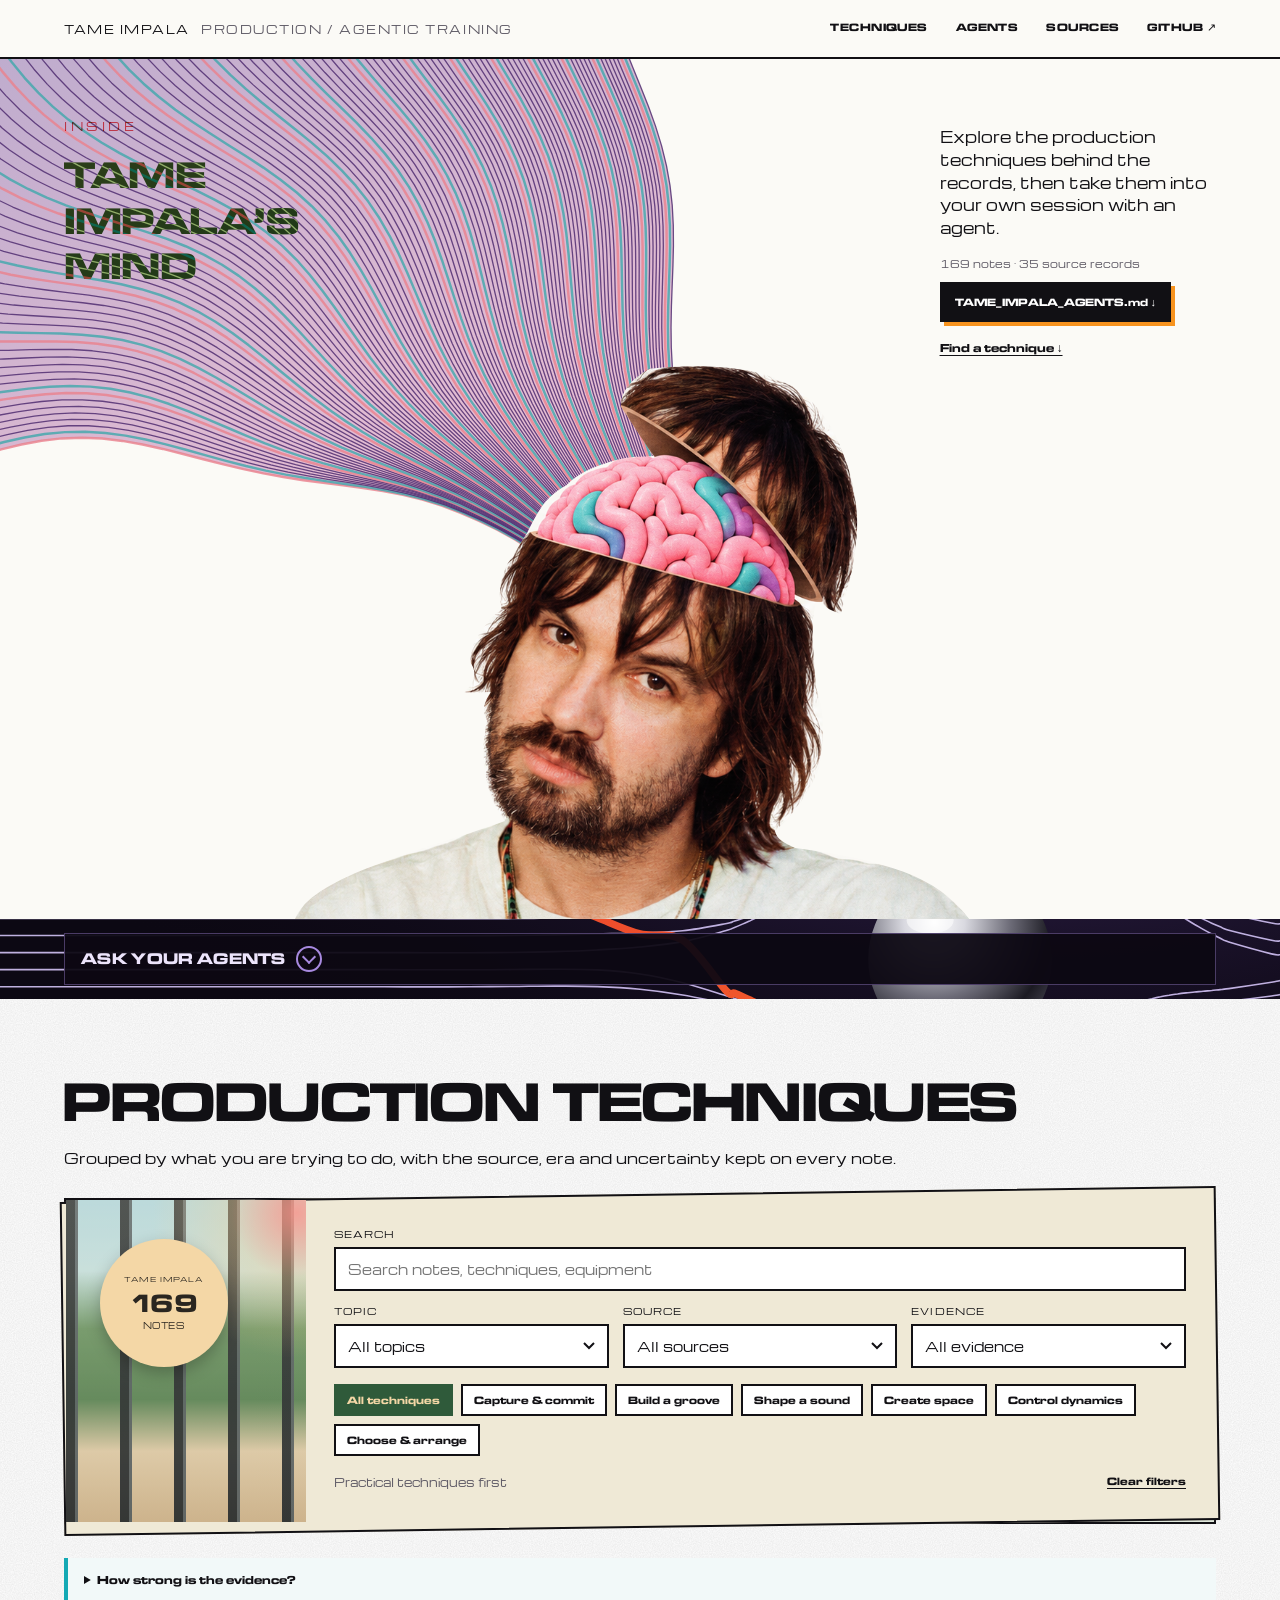
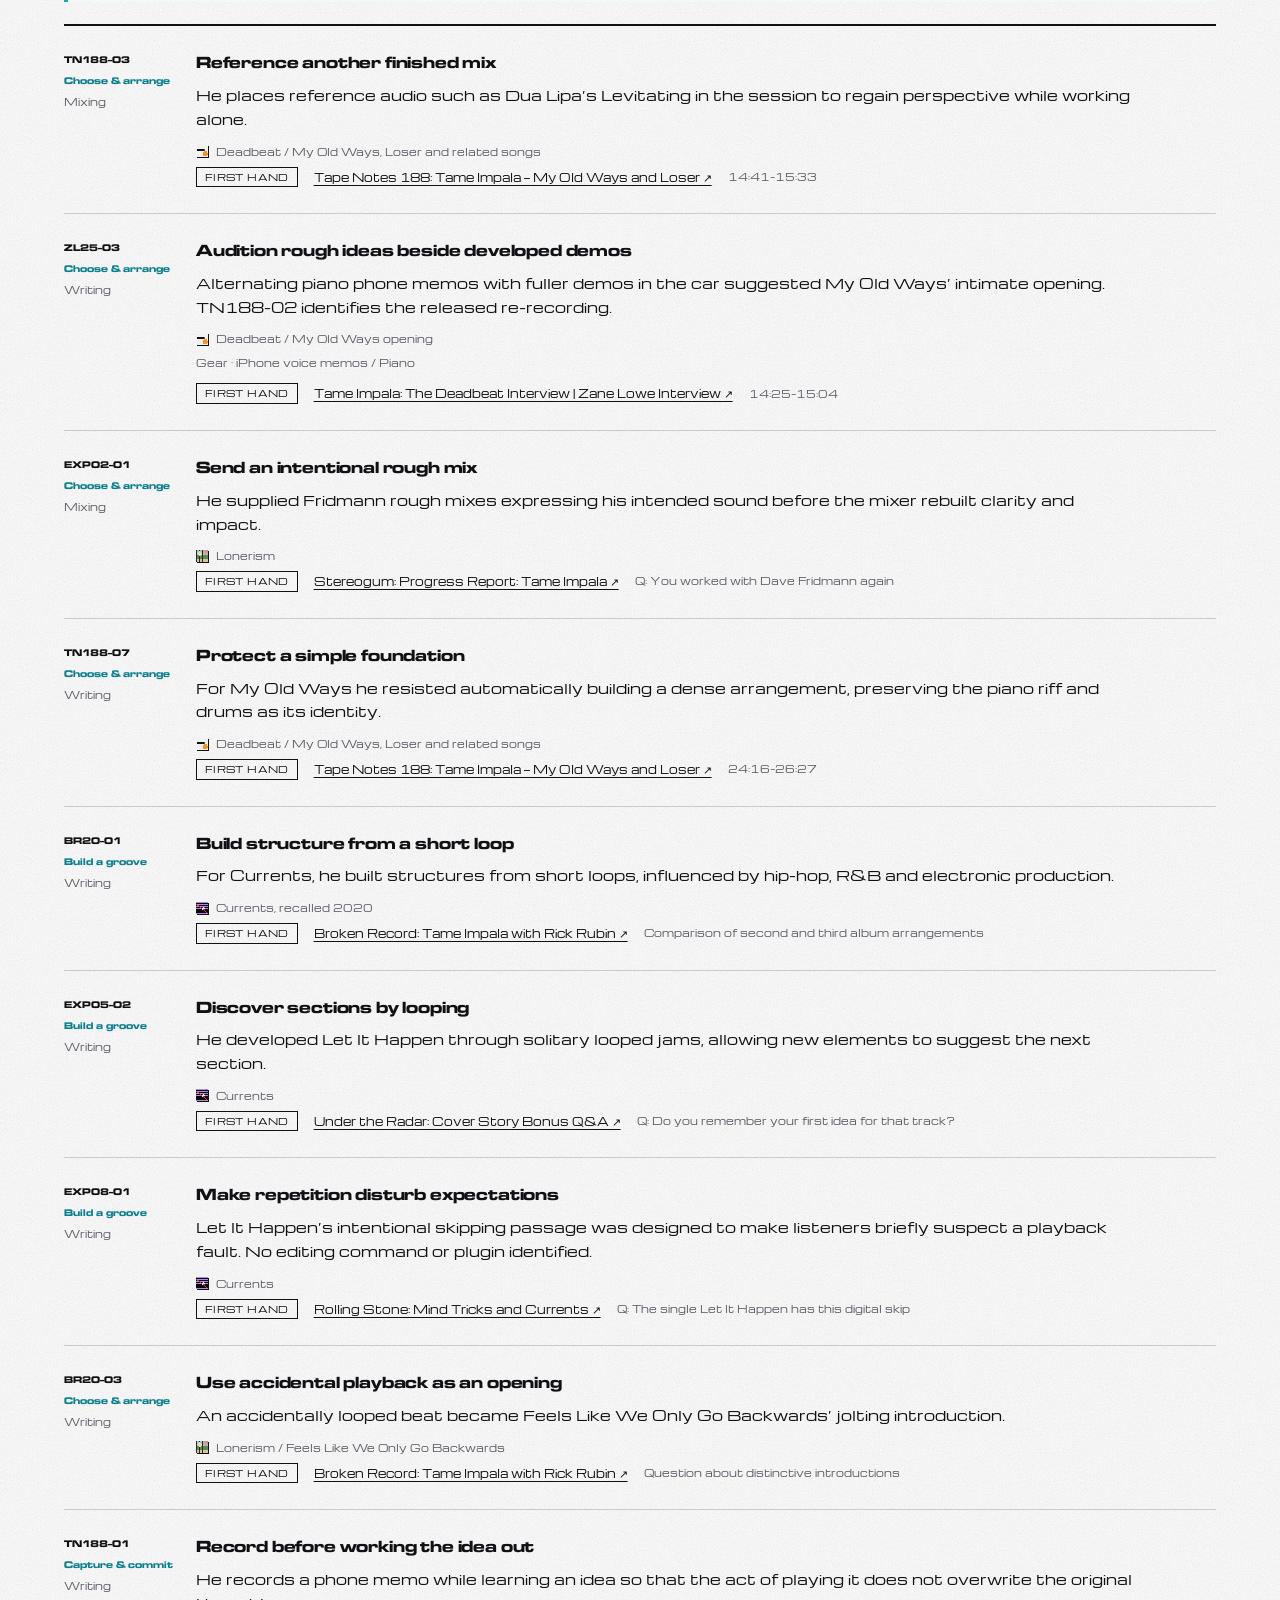
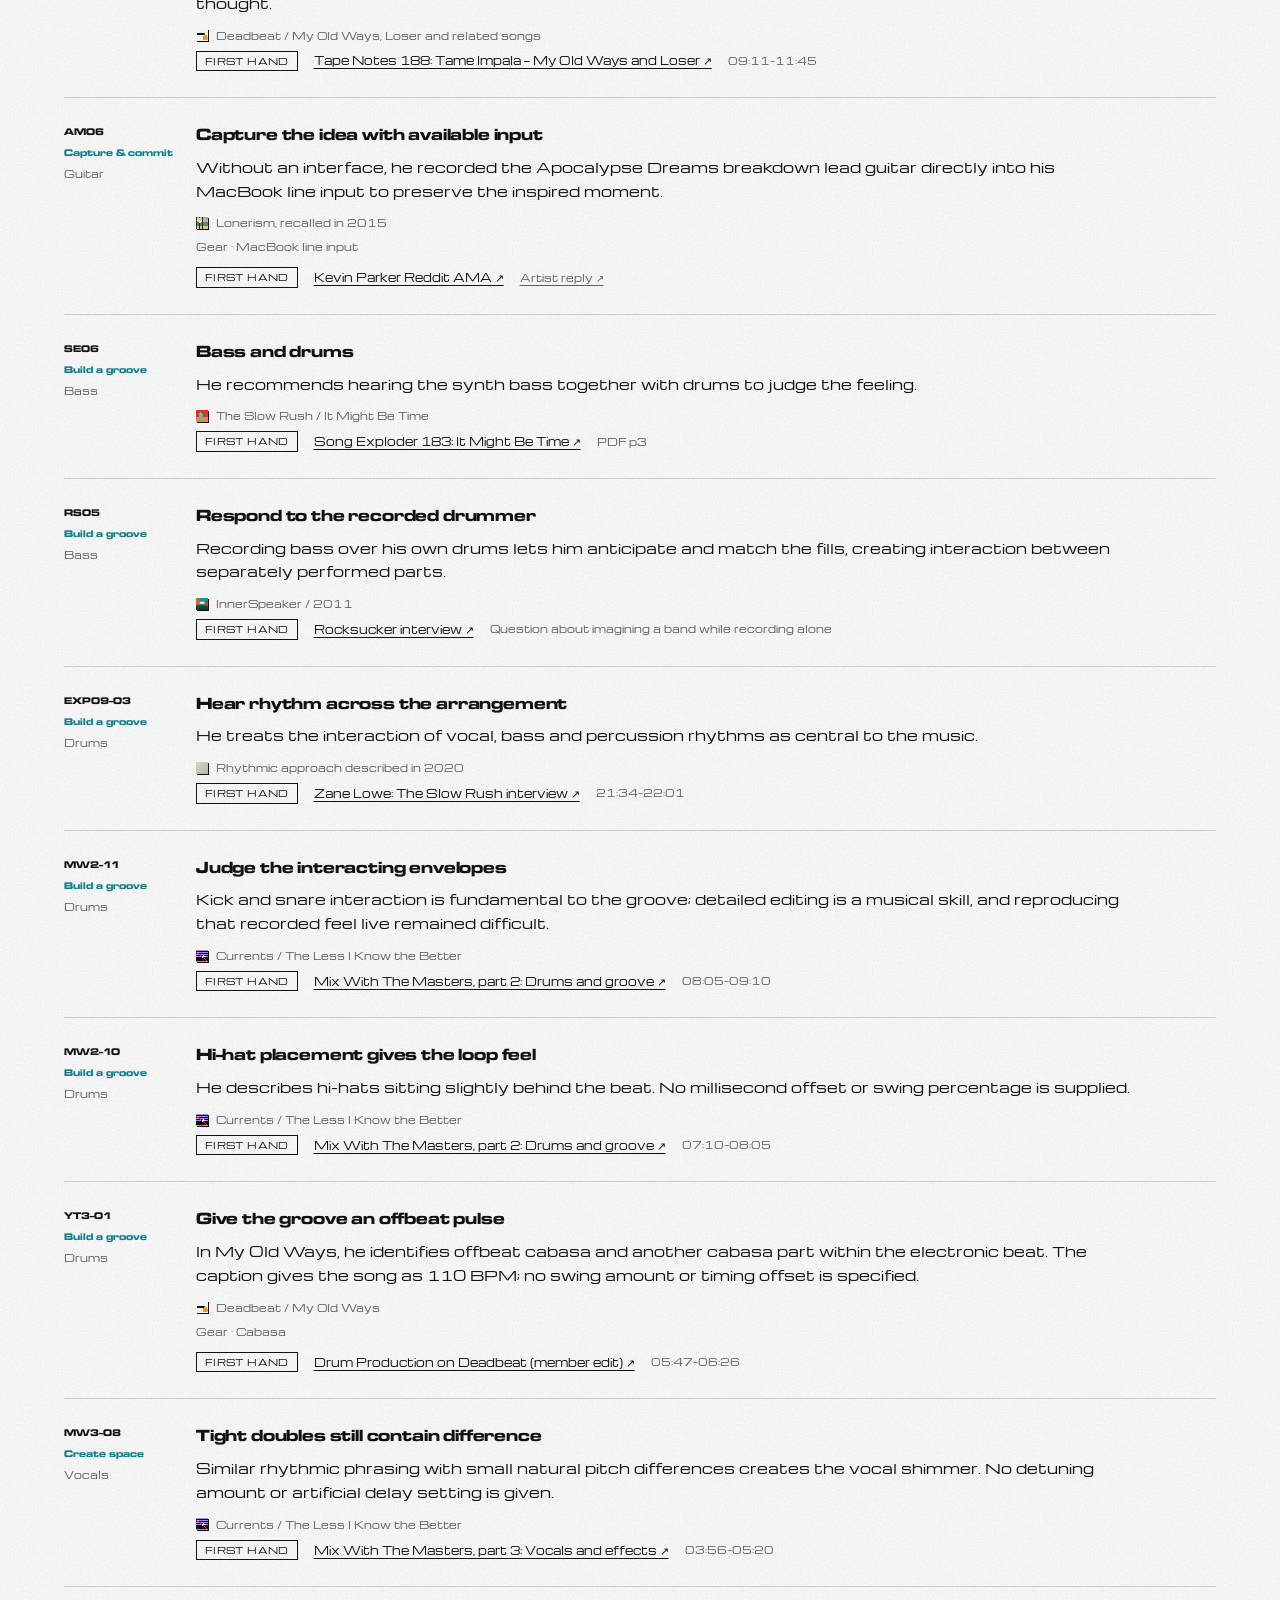
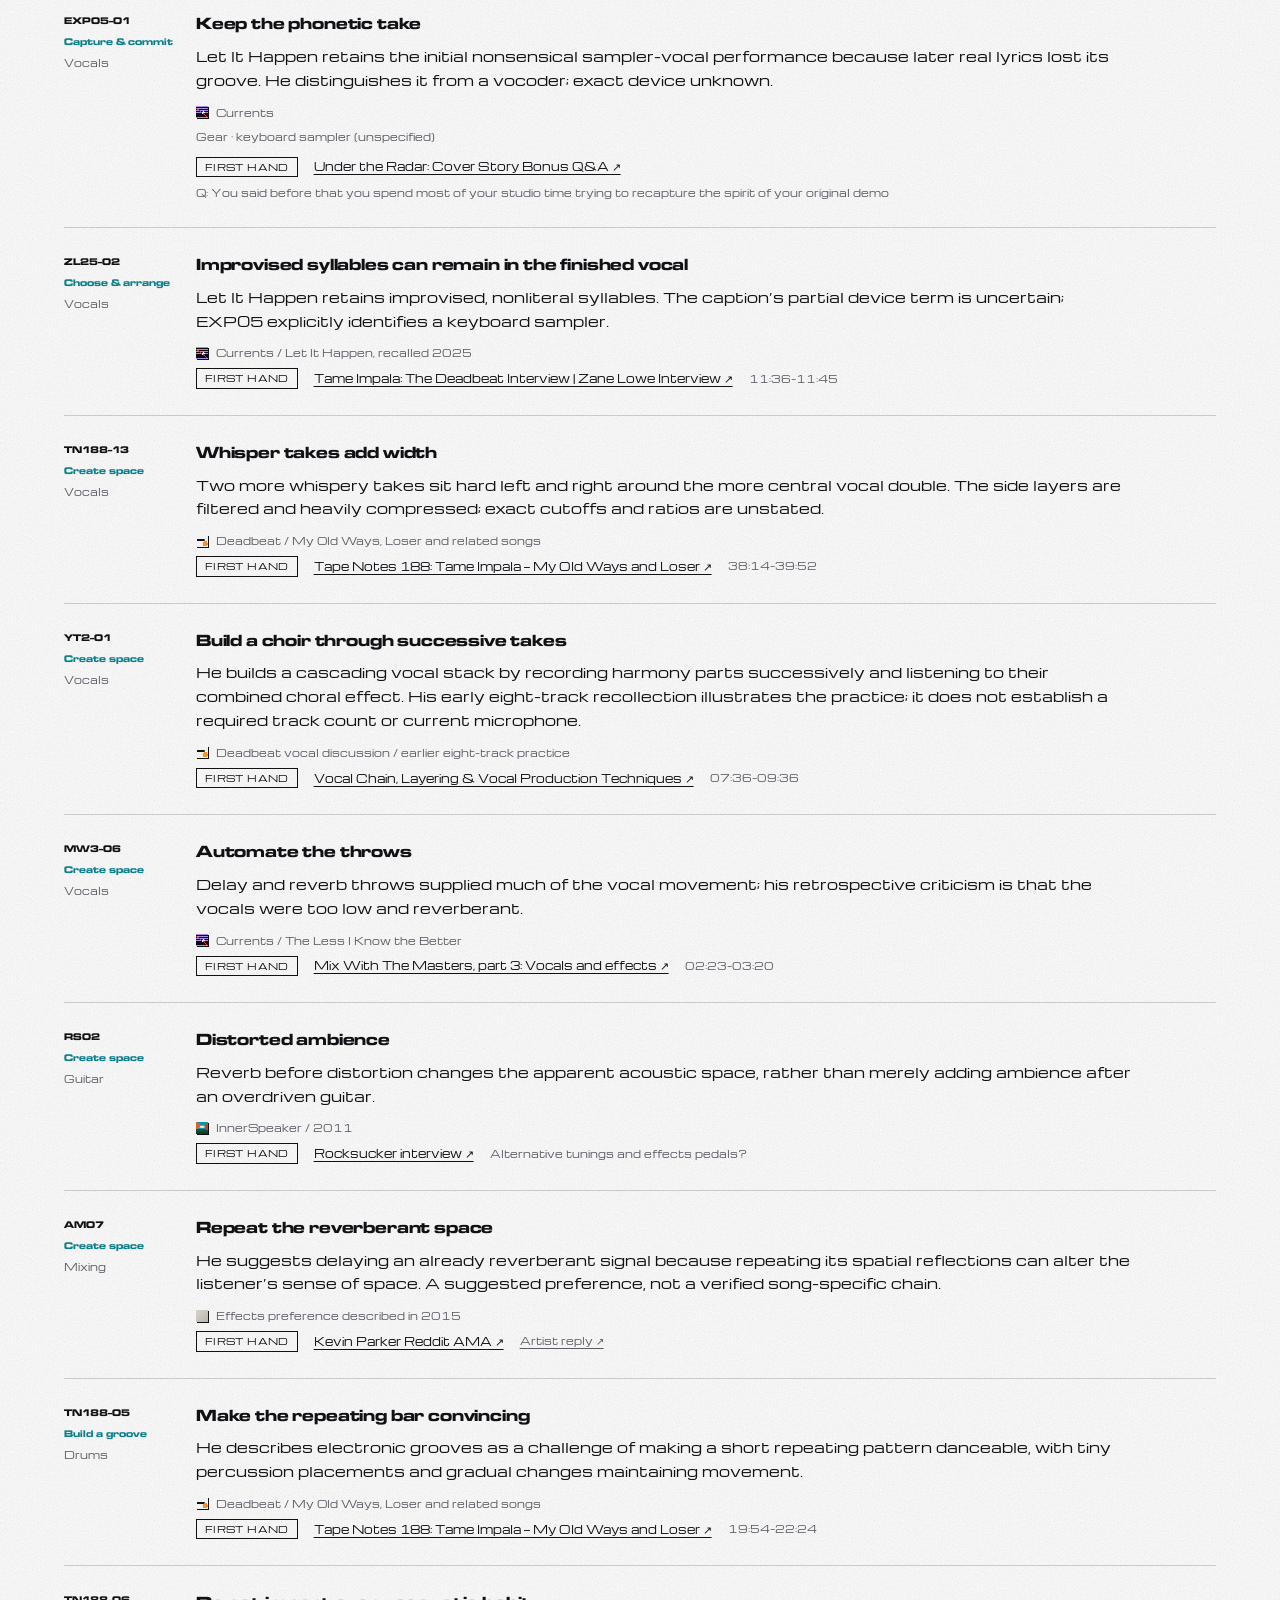
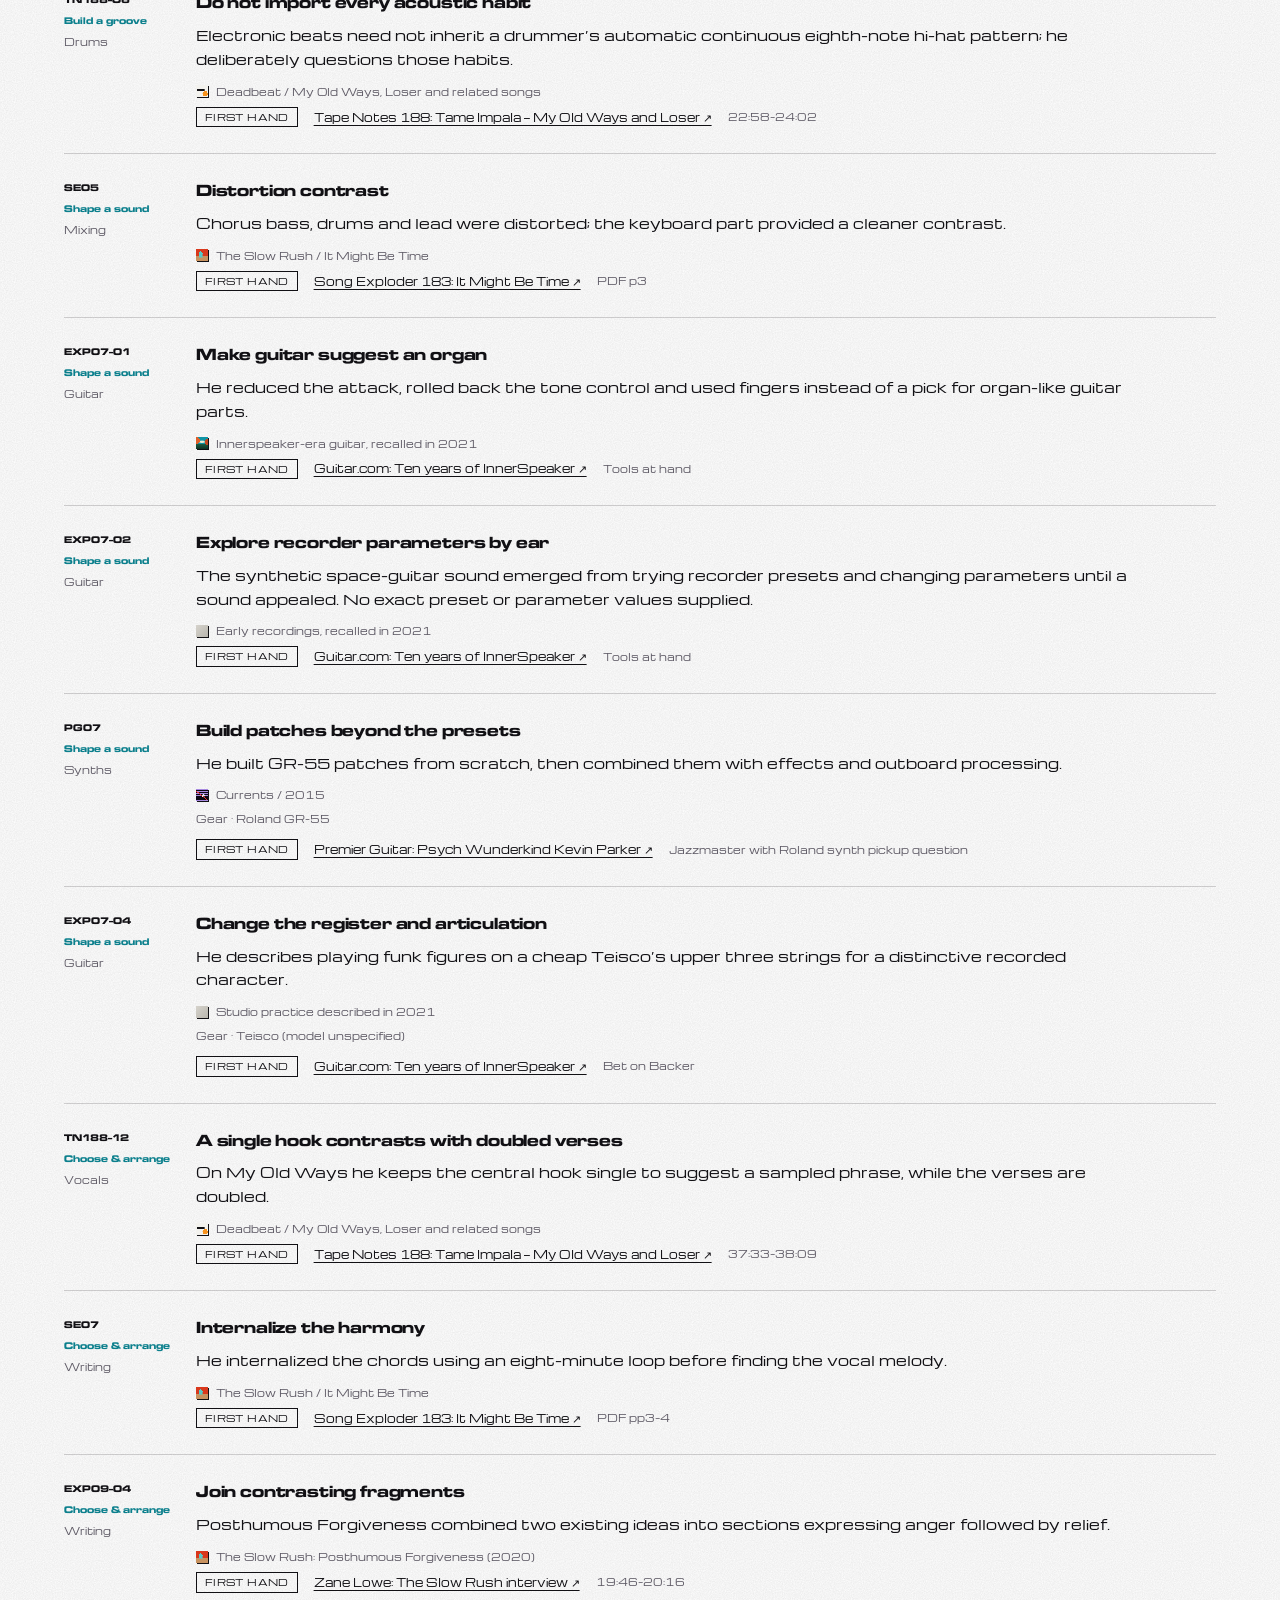
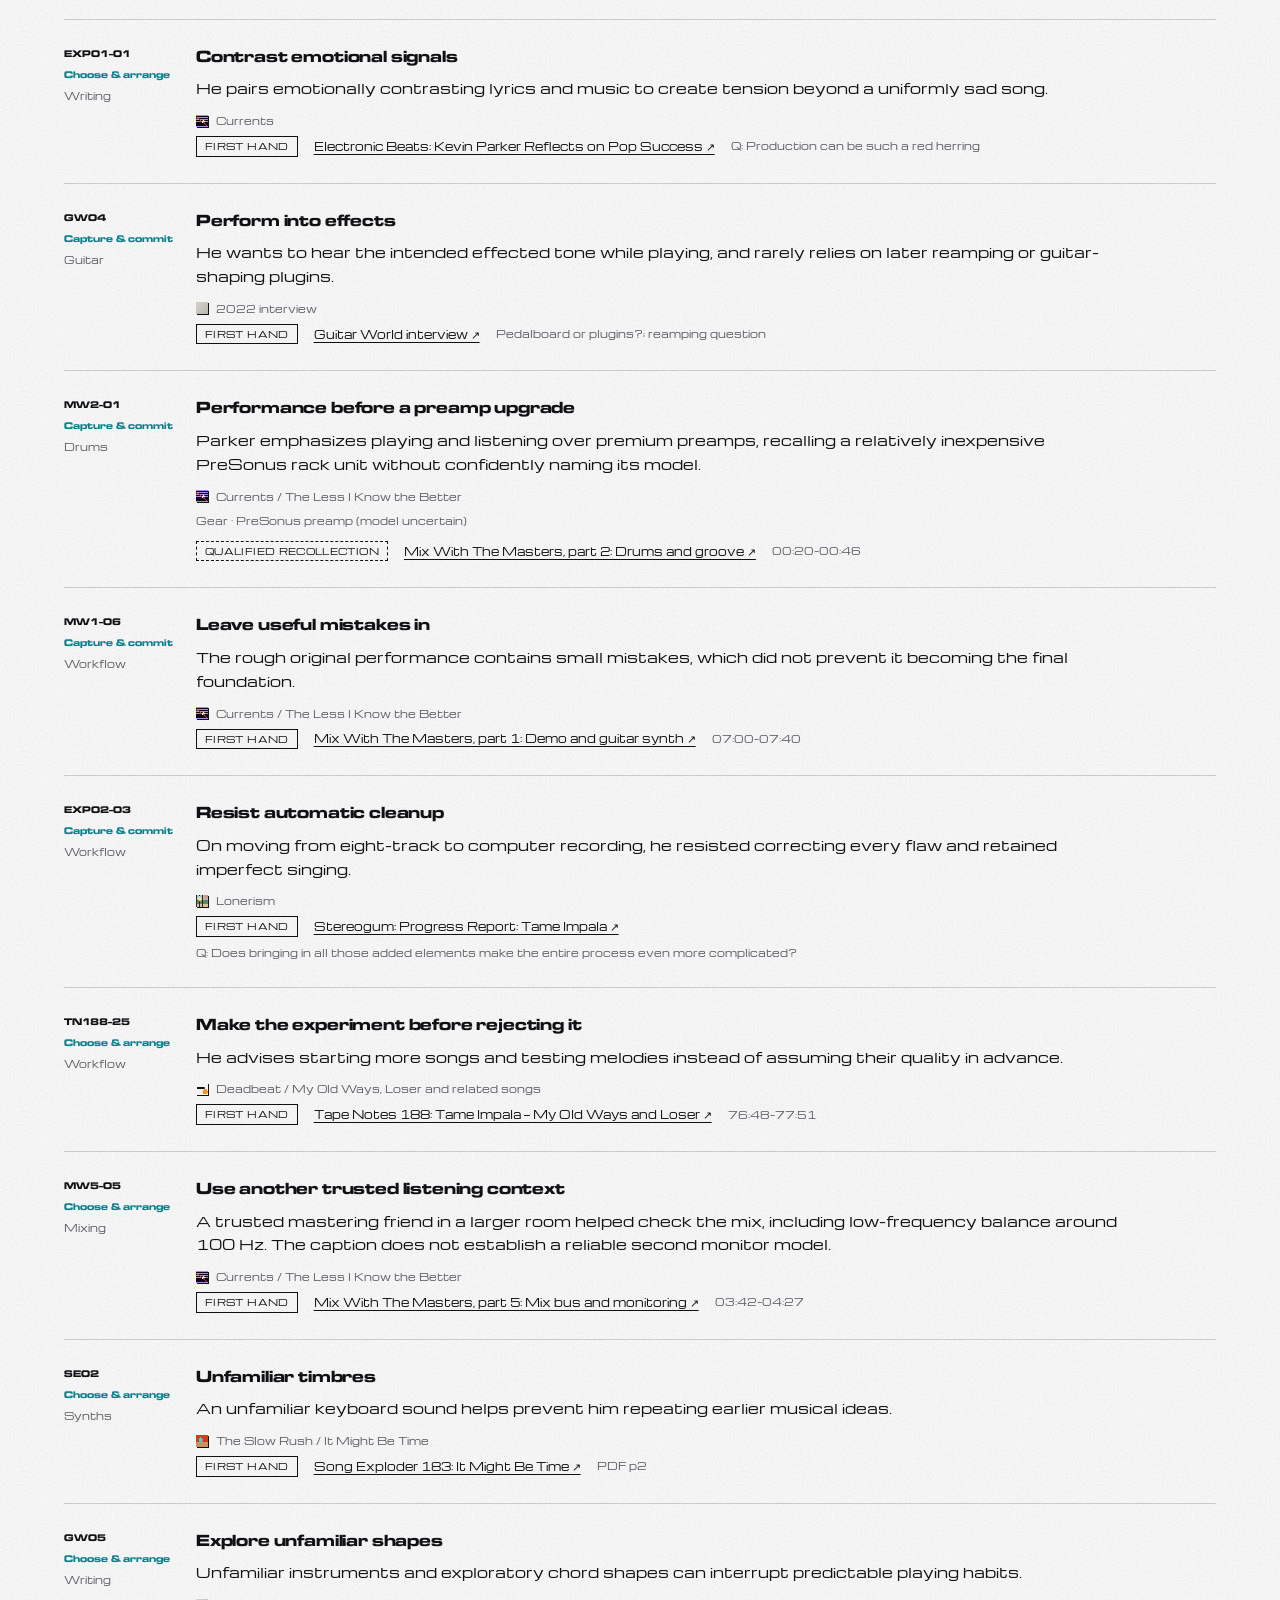
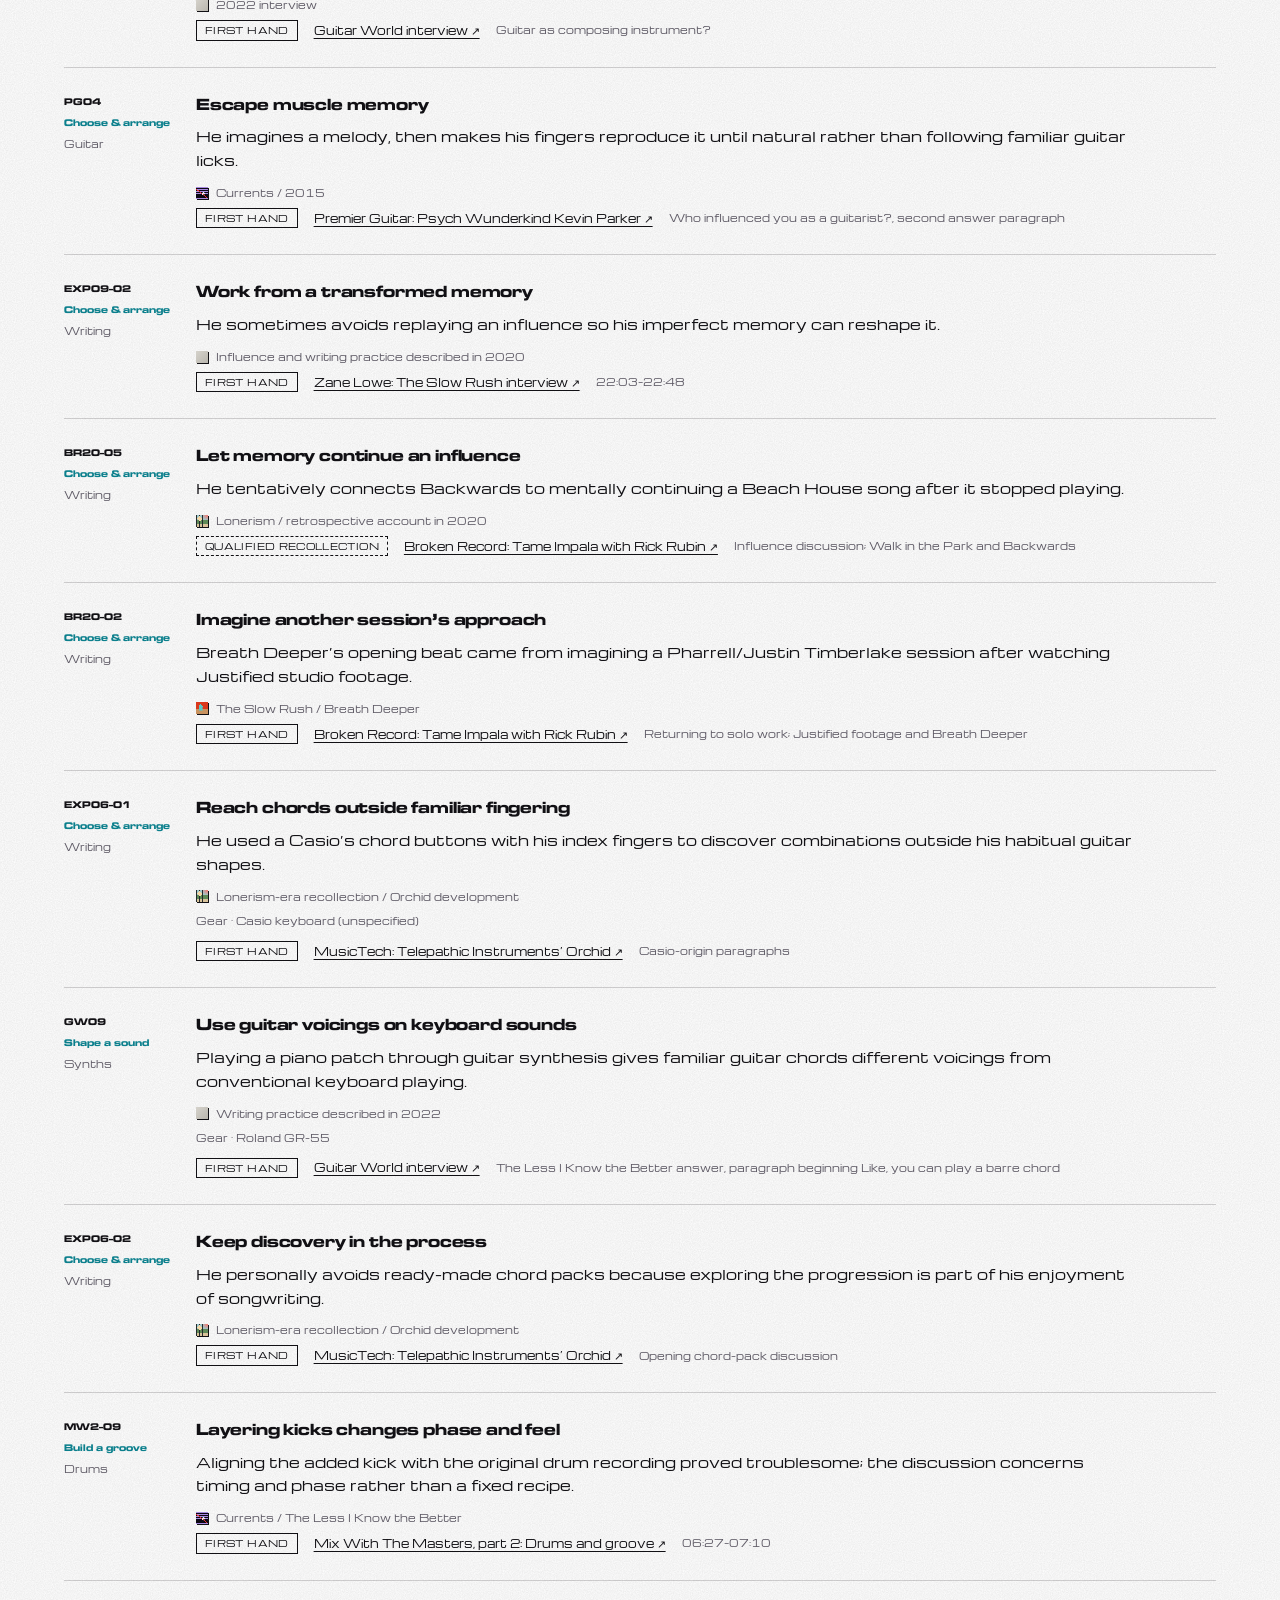
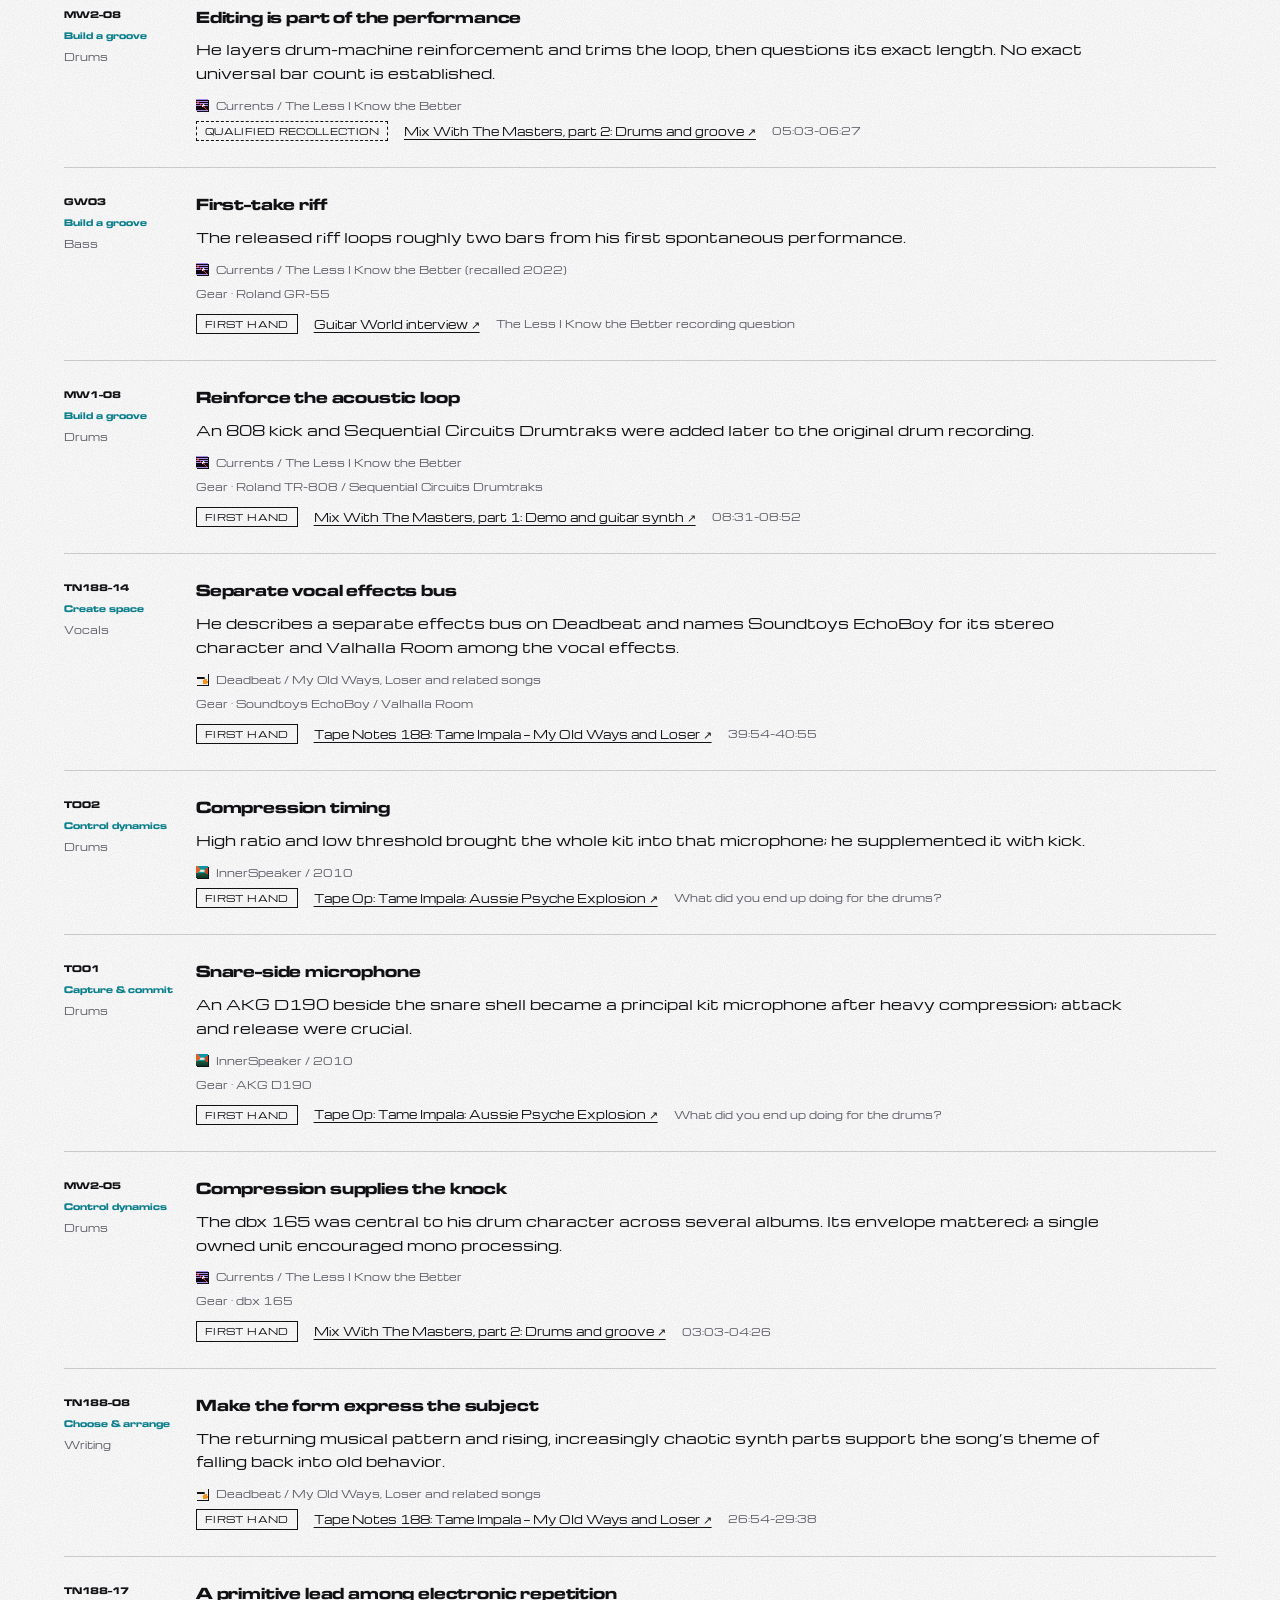
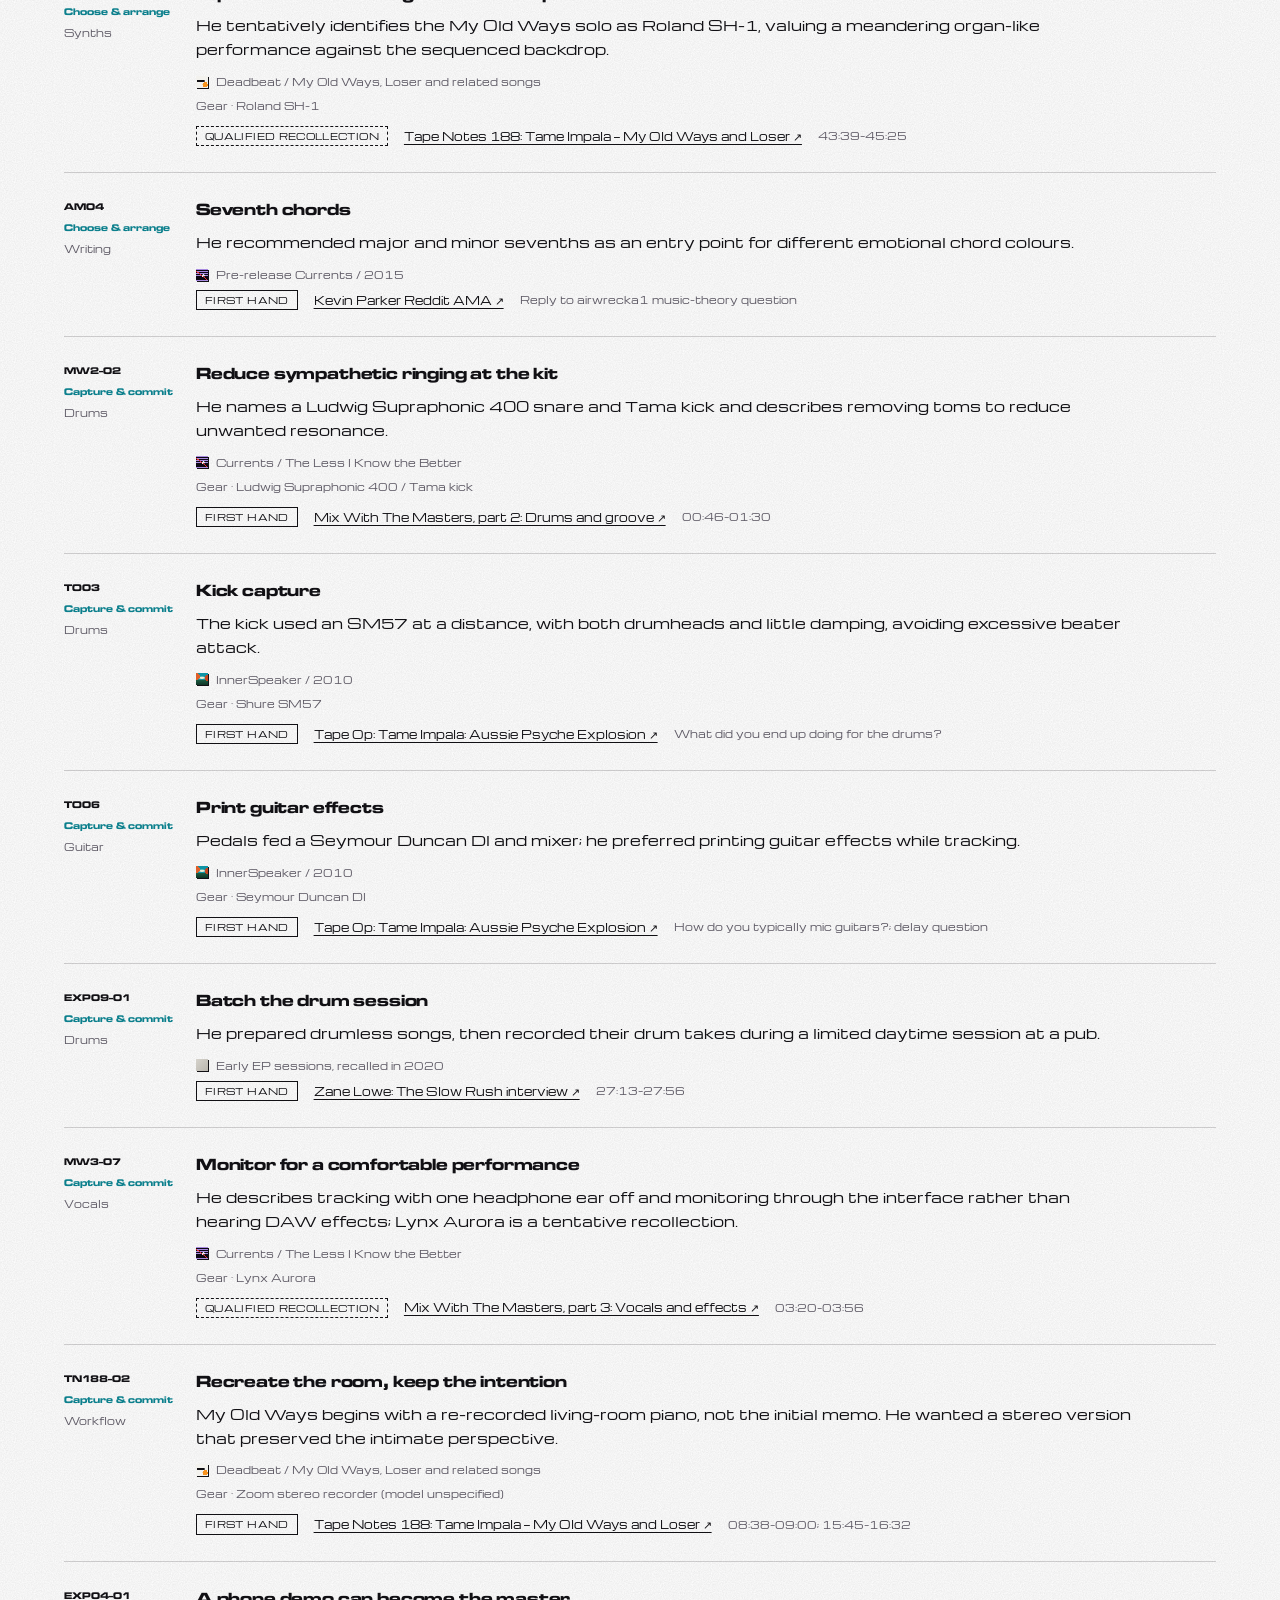
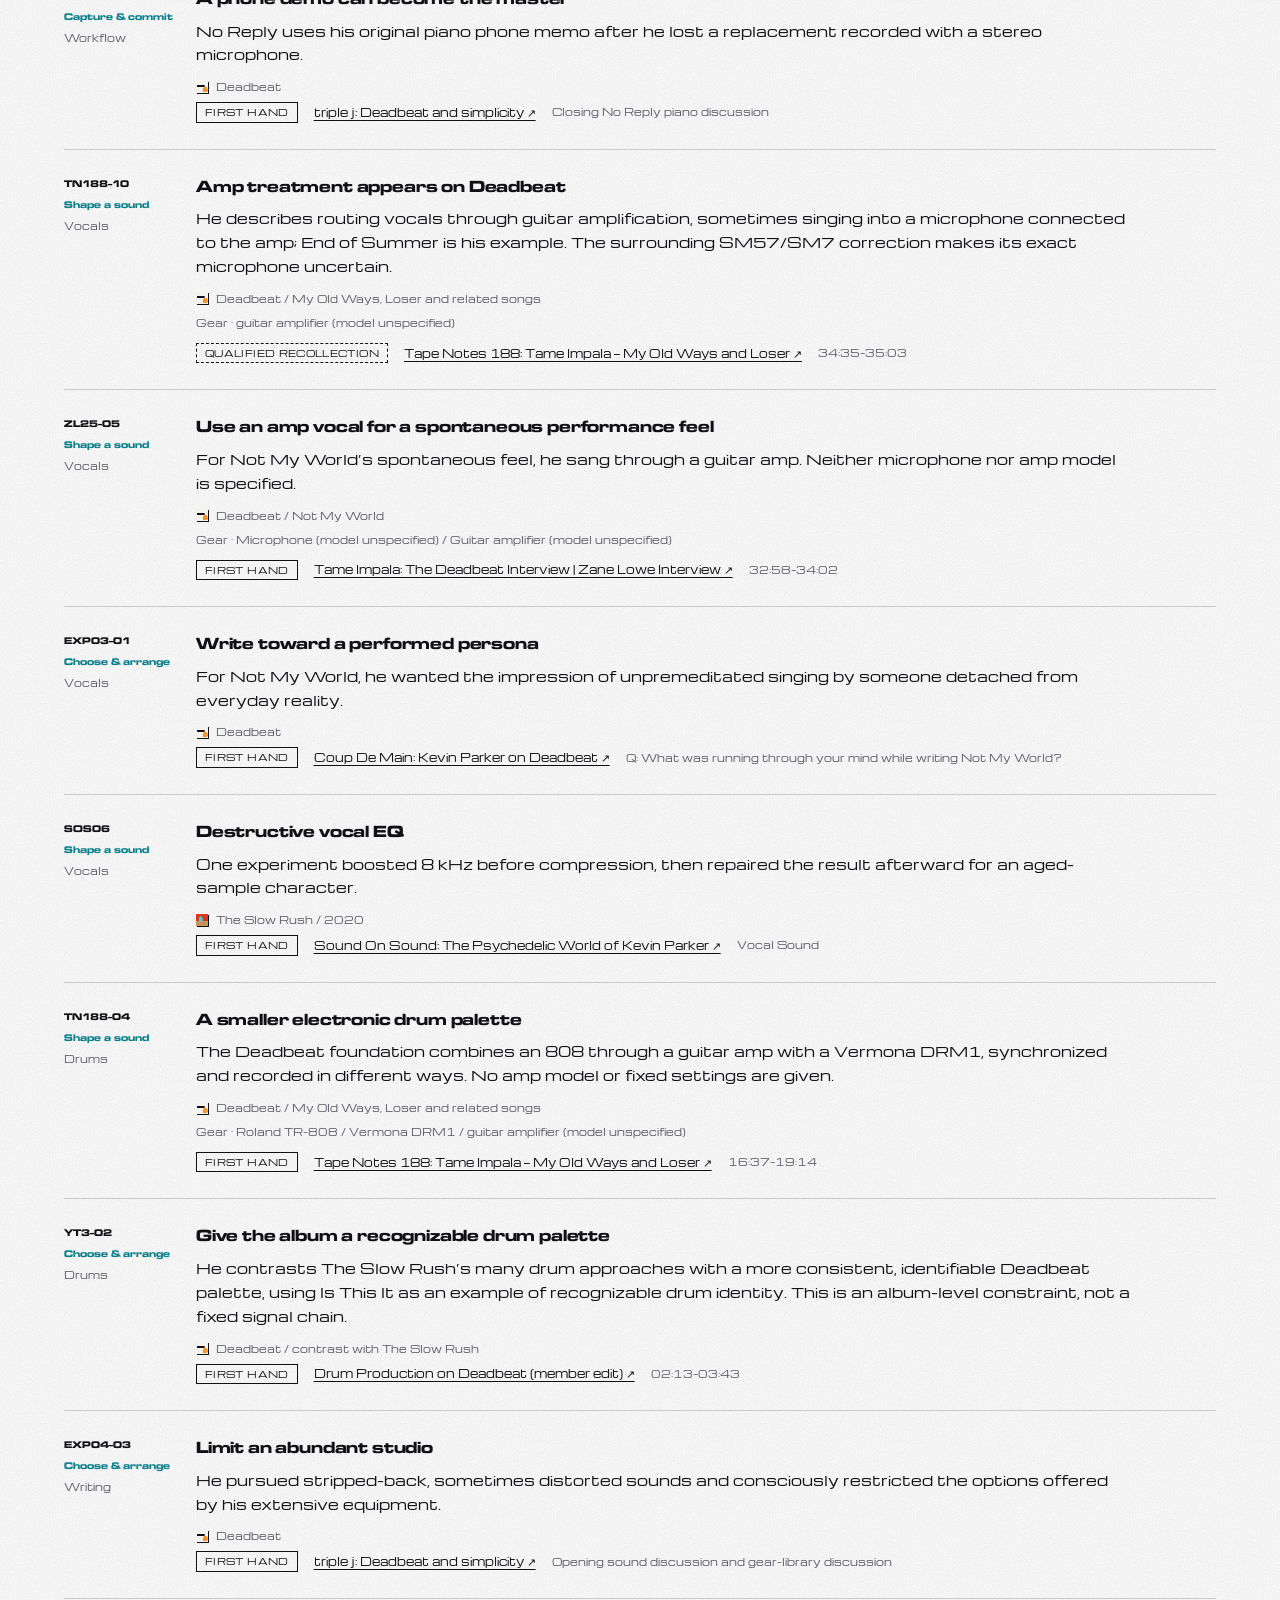
==== commit 8956d64e: "Adopt no-sale terms for covered first-party source [skip ci]" ====
--- a/docs/index.html
+++ b/docs/index.html
@@ -101,6 +101,7 @@
 <footer class="site-footer">
   <p class="footer-mark">Tame Impala Production <span>Agentic training · Updated 9 September 2026</span></p>
   <p>Unofficial fan project, not affiliated with Tame Impala, Kevin Parker or the source publishers. Original notes and original sources, with the uncertainty kept in. The visual design is a collage inspired by the album artwork; see the art direction notes for credits.</p>
+  <p>Project code uses <a href="https://github.com/EthanSK/tame-impala-agentic-training/blob/main/LICENSE">no-sale source terms</a>. Original research notes keep their earlier MIT permission. <a href="https://github.com/EthanSK/tame-impala-agentic-training/blob/main/LICENSING.md">Scope and third-party rights</a>.</p>
   <nav aria-label="Footer"><a href="https://github.com/EthanSK/tame-impala-agentic-training">GitHub ↗</a><a href="https://github.com/EthanSK/tame-impala-agentic-training/blob/main/ART_DIRECTION.md">Art direction and credits</a><a href="https://github.com/EthanSK/tame-impala-agentic-training/blob/main/COVERAGE.md">Coverage</a><a href="https://github.com/EthanSK/tame-impala-agentic-training/blob/main/LICENSE">License</a></nav>
 </footer>
 </body>
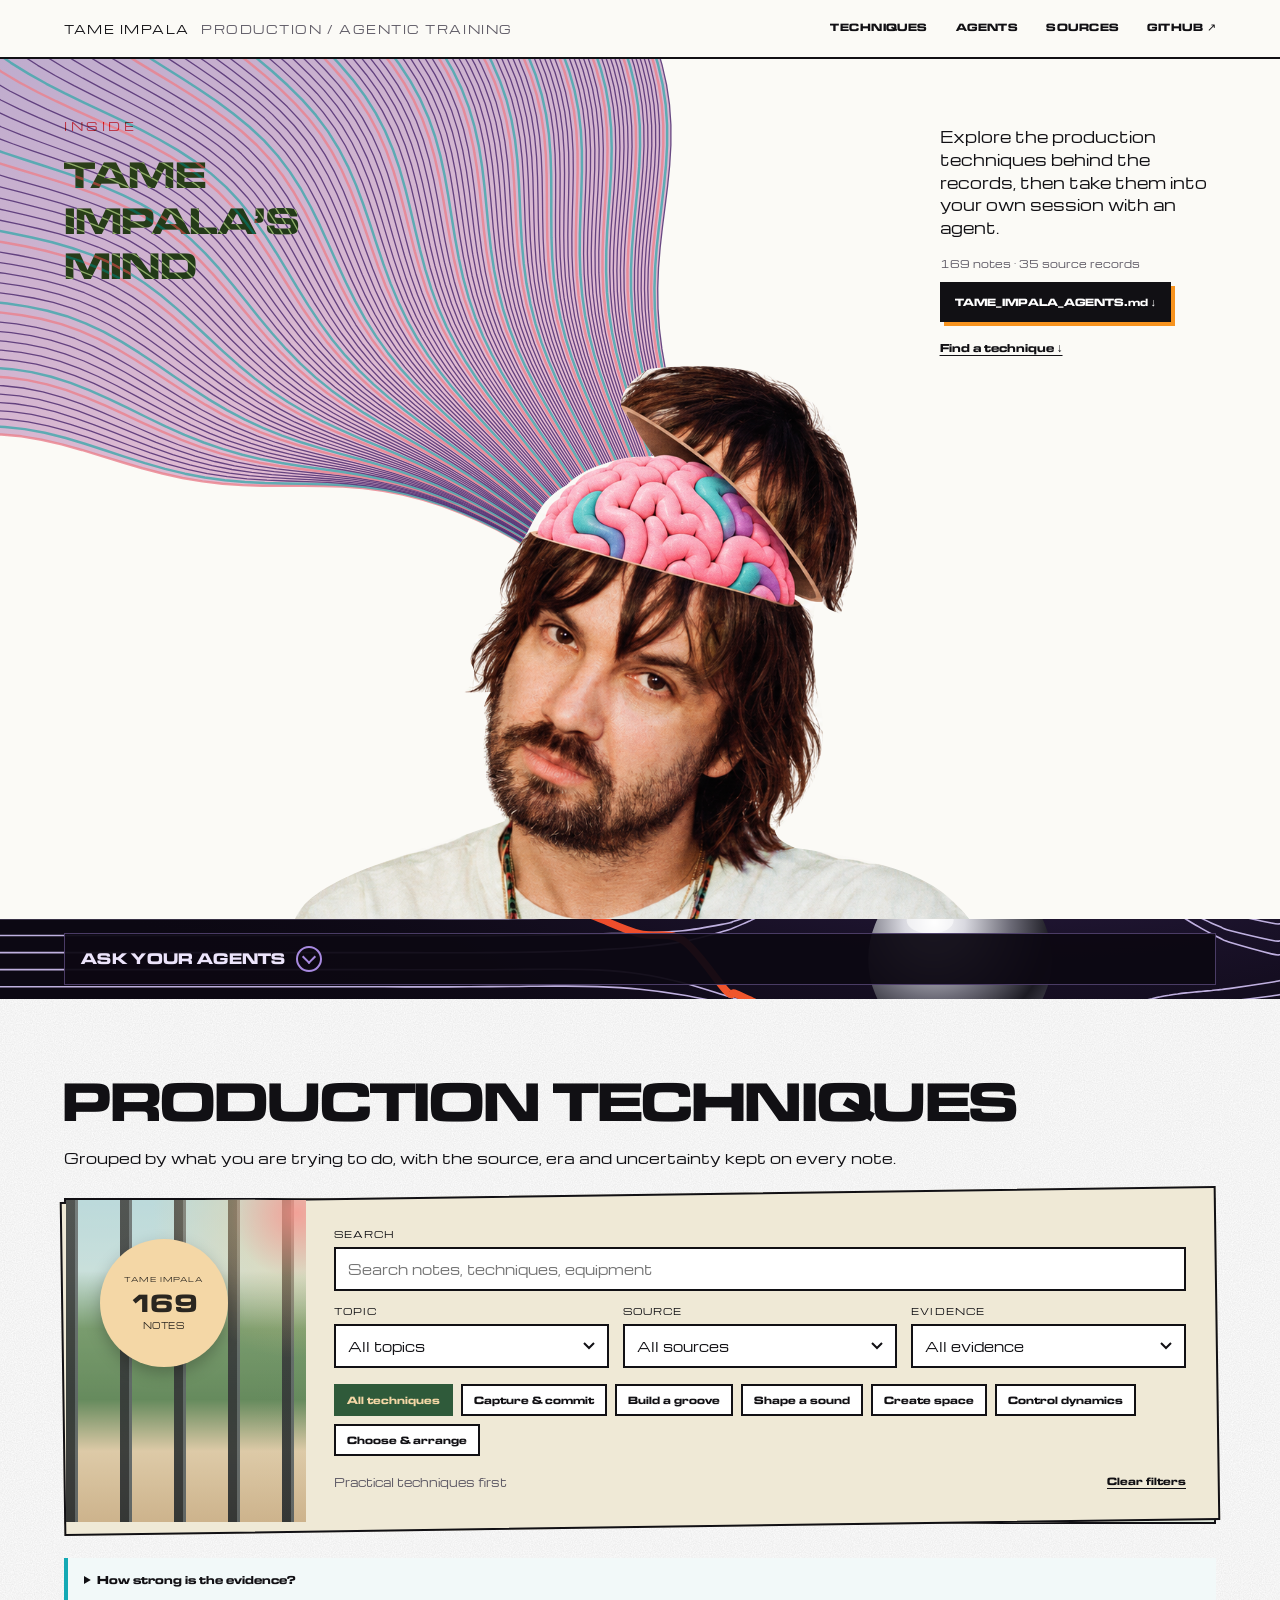
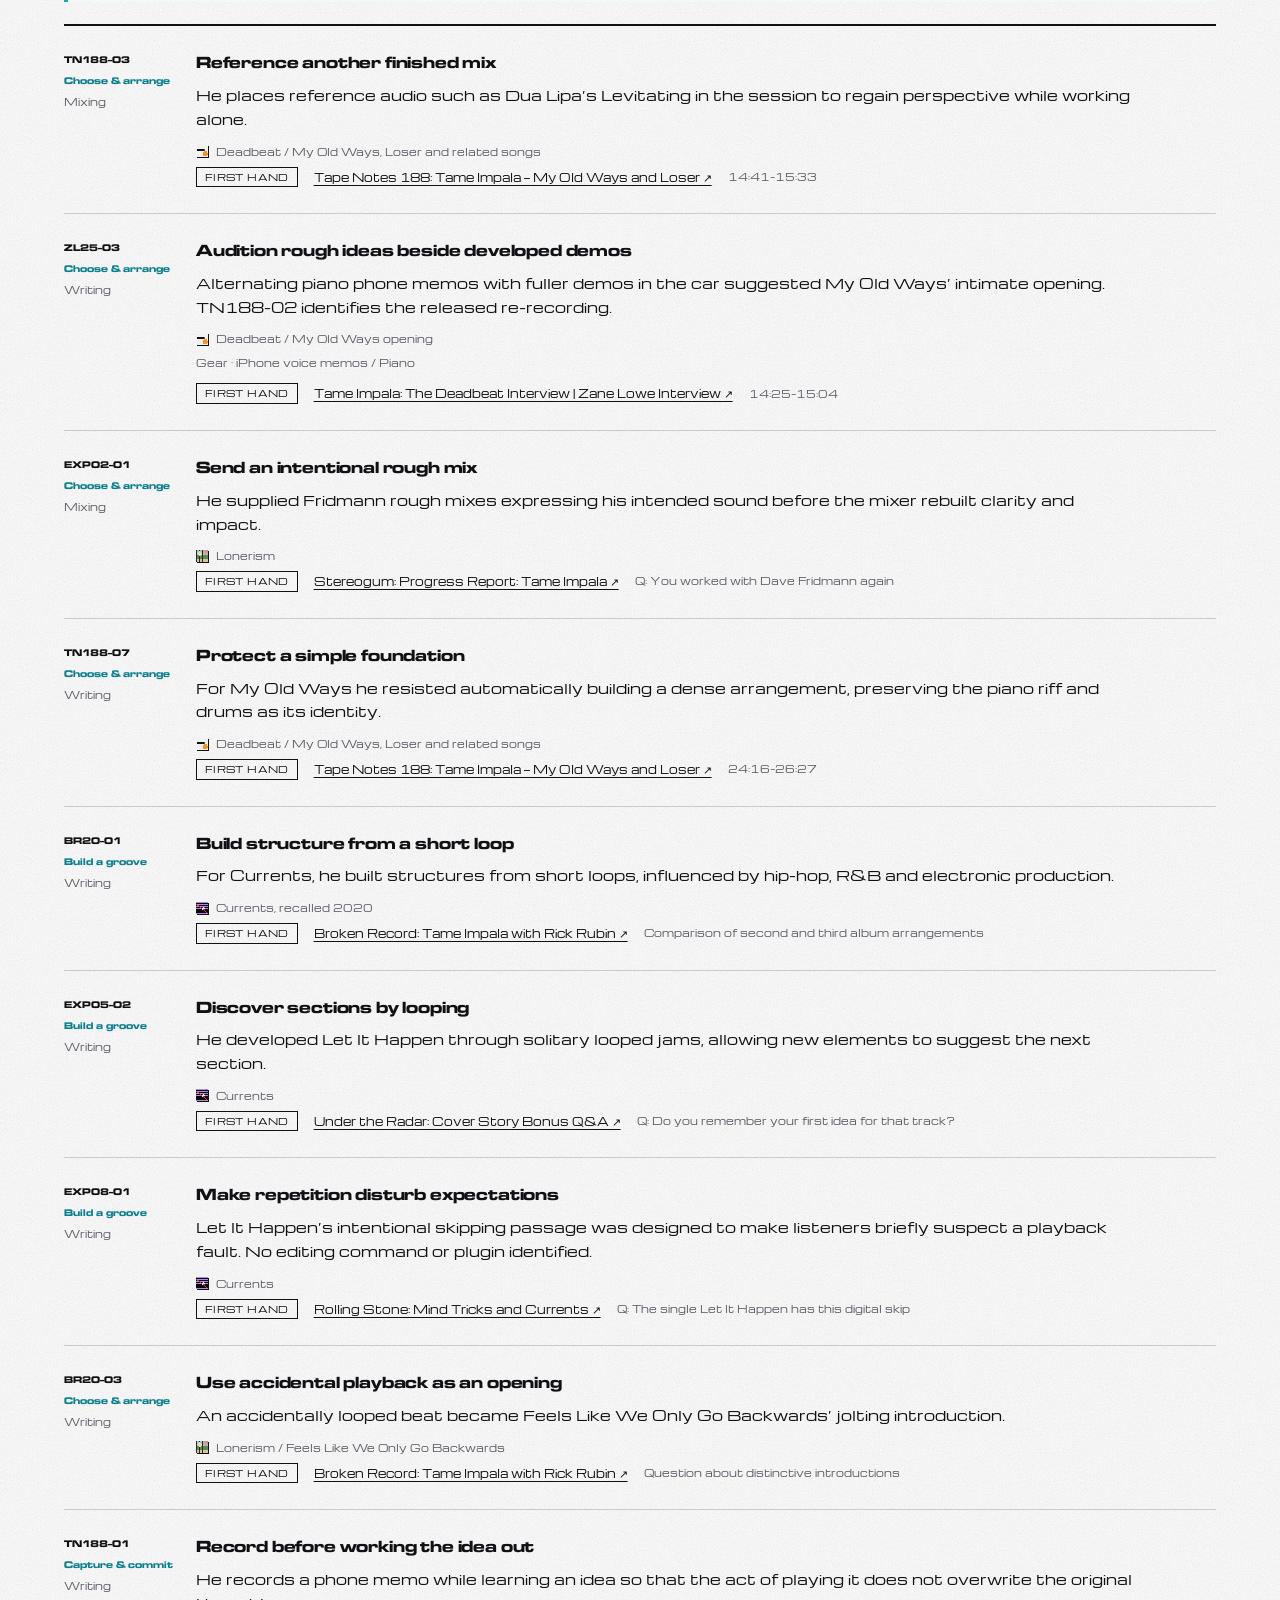
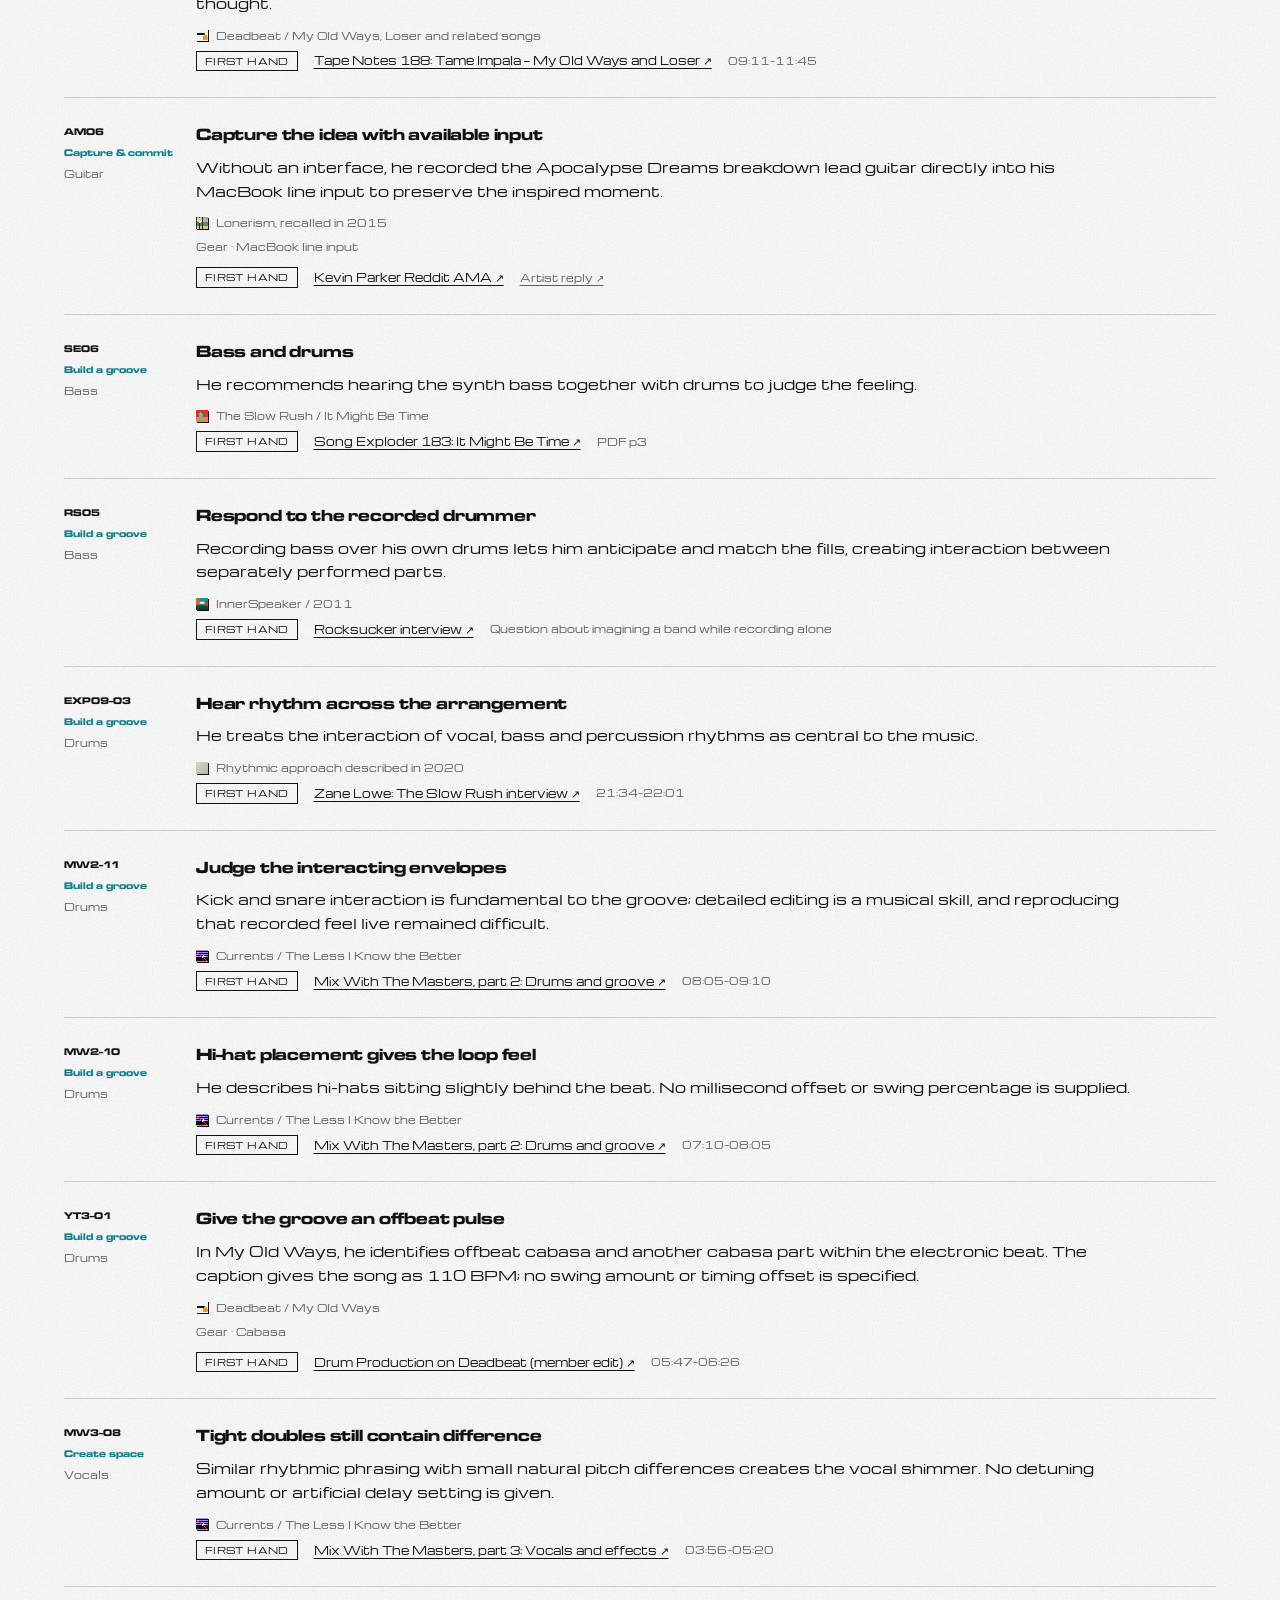
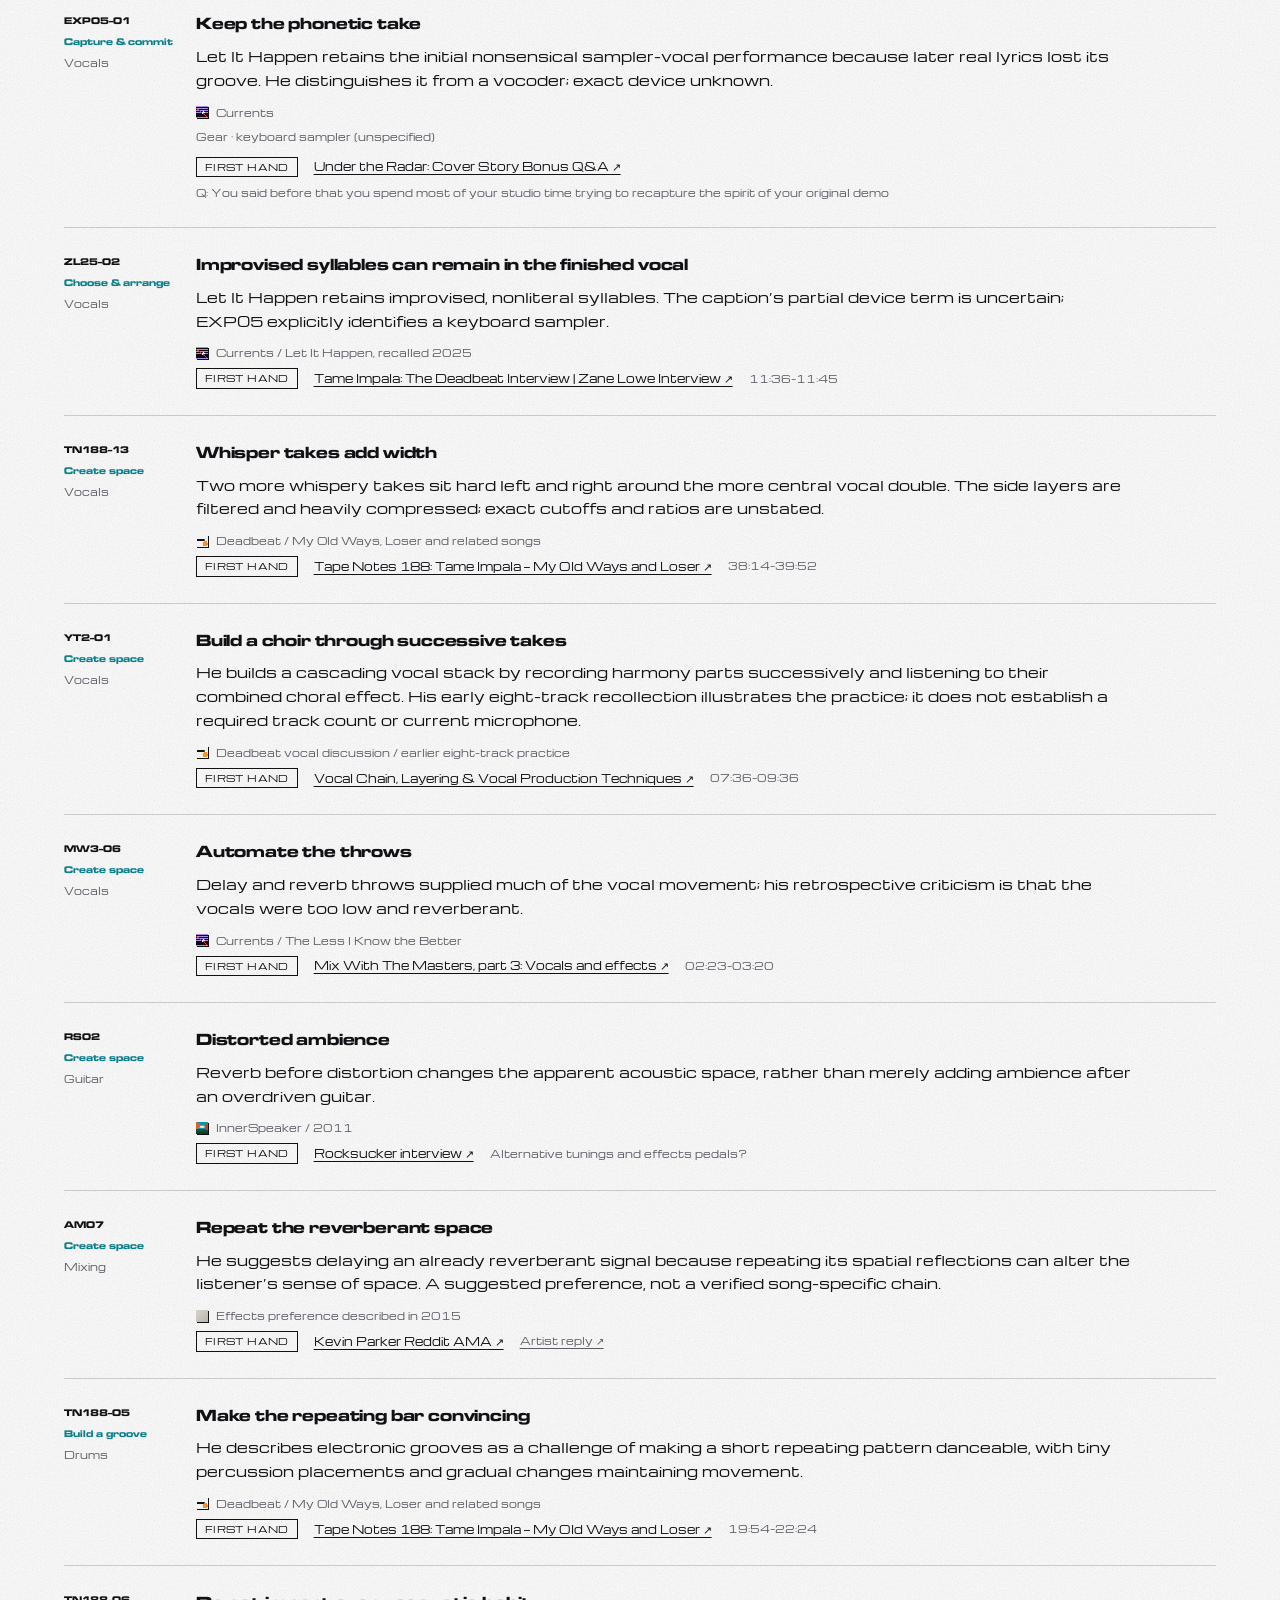
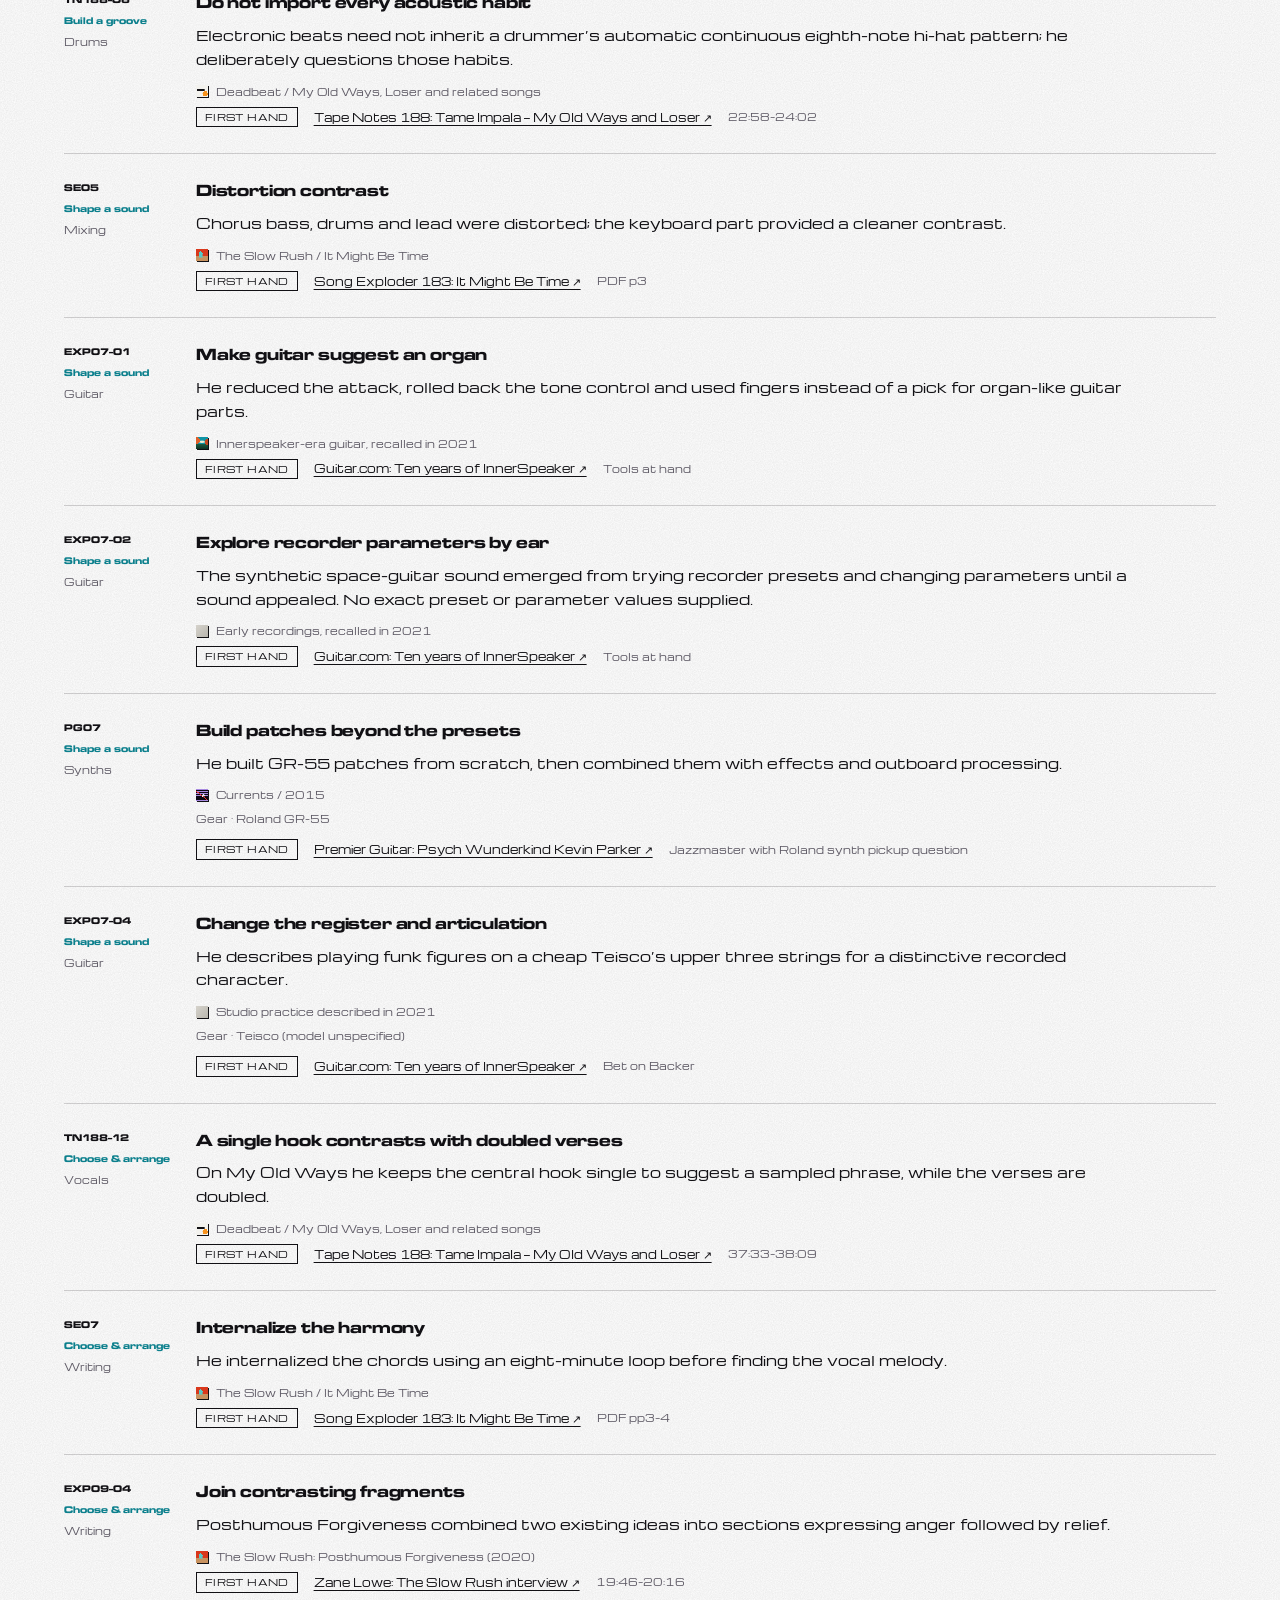
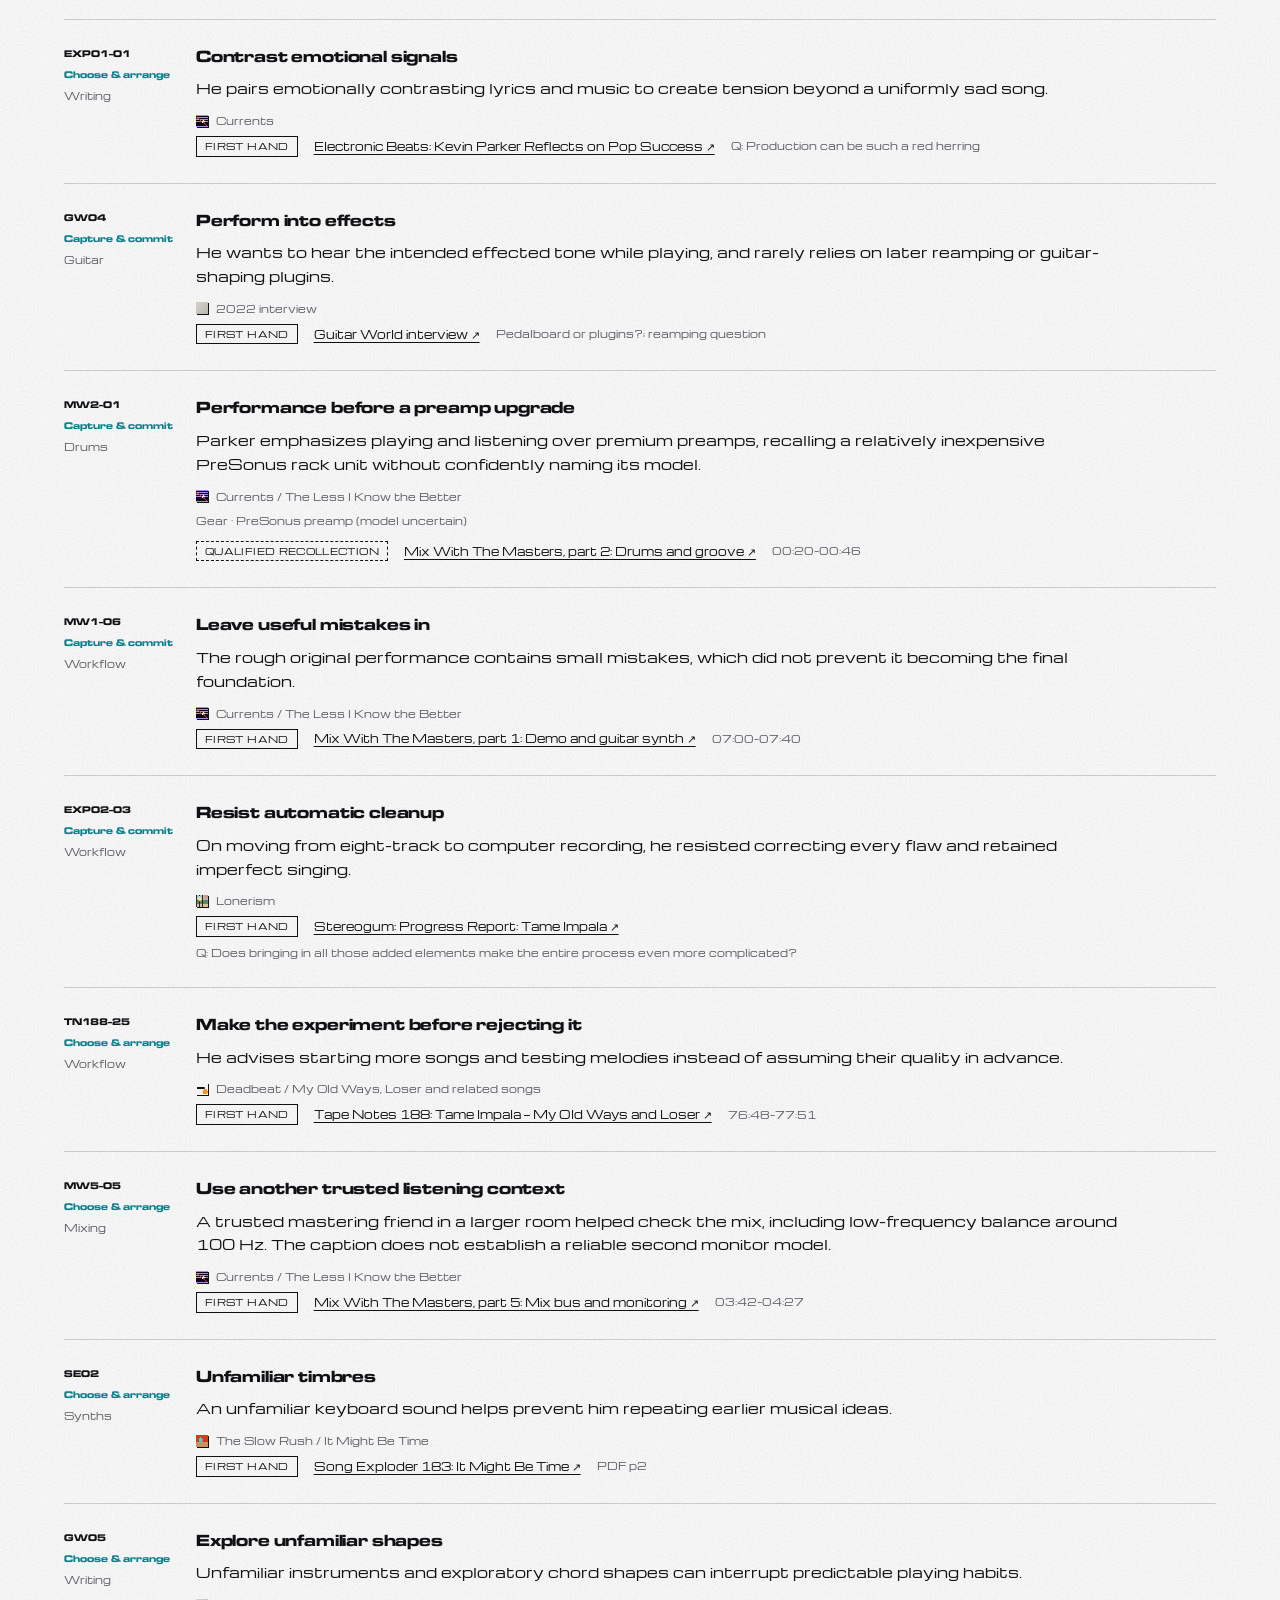
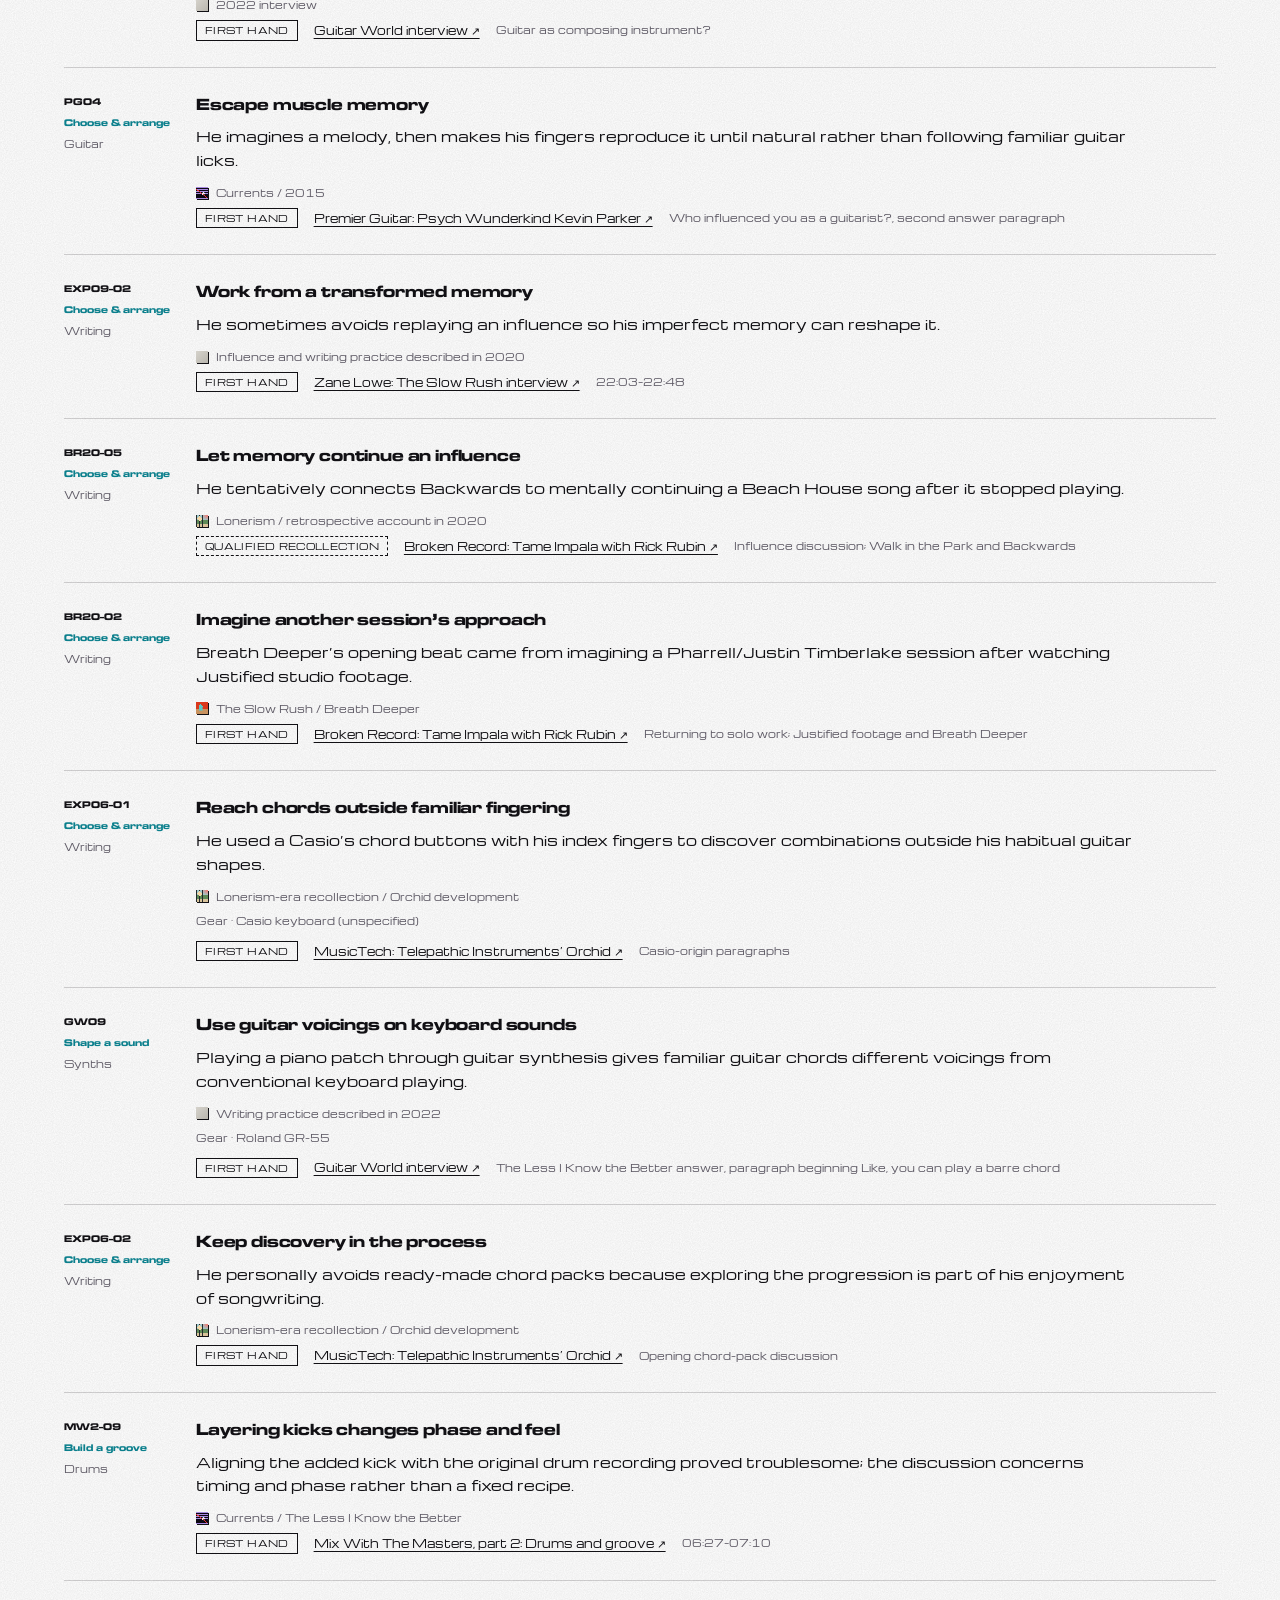
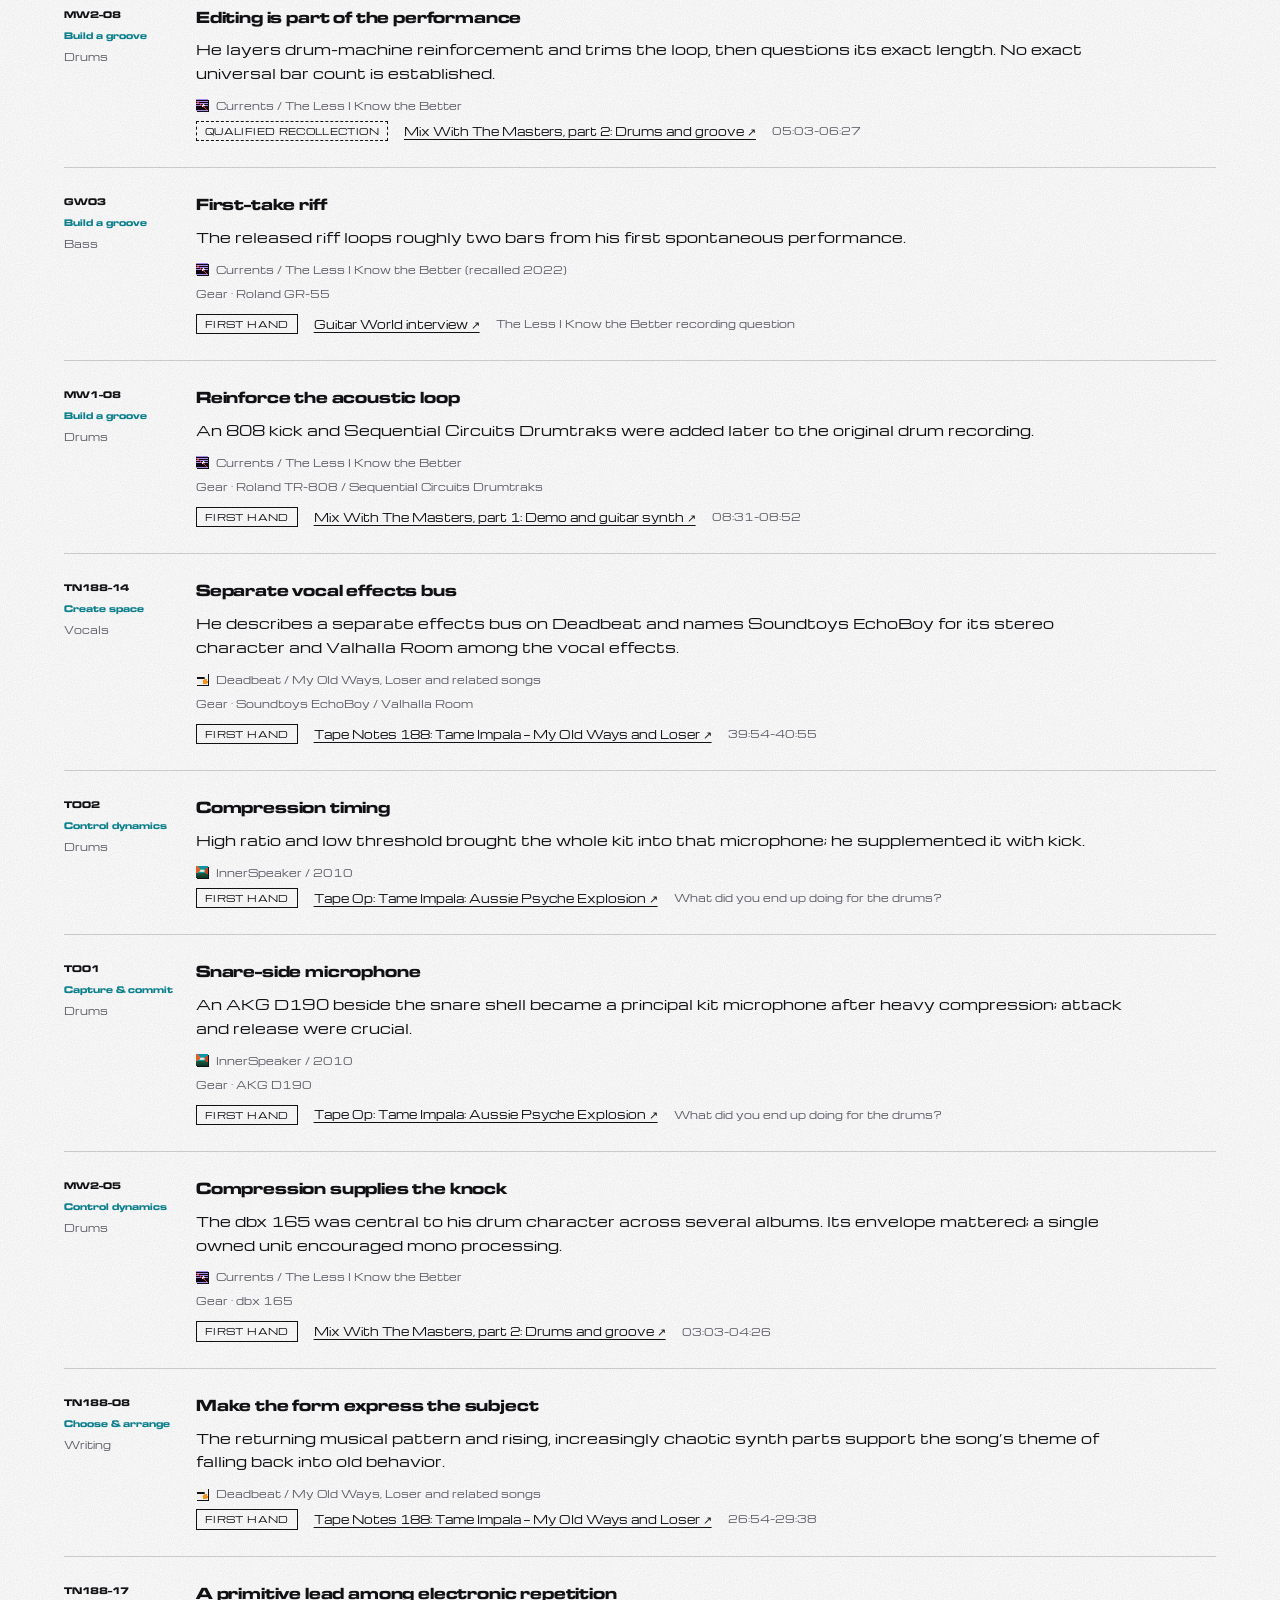
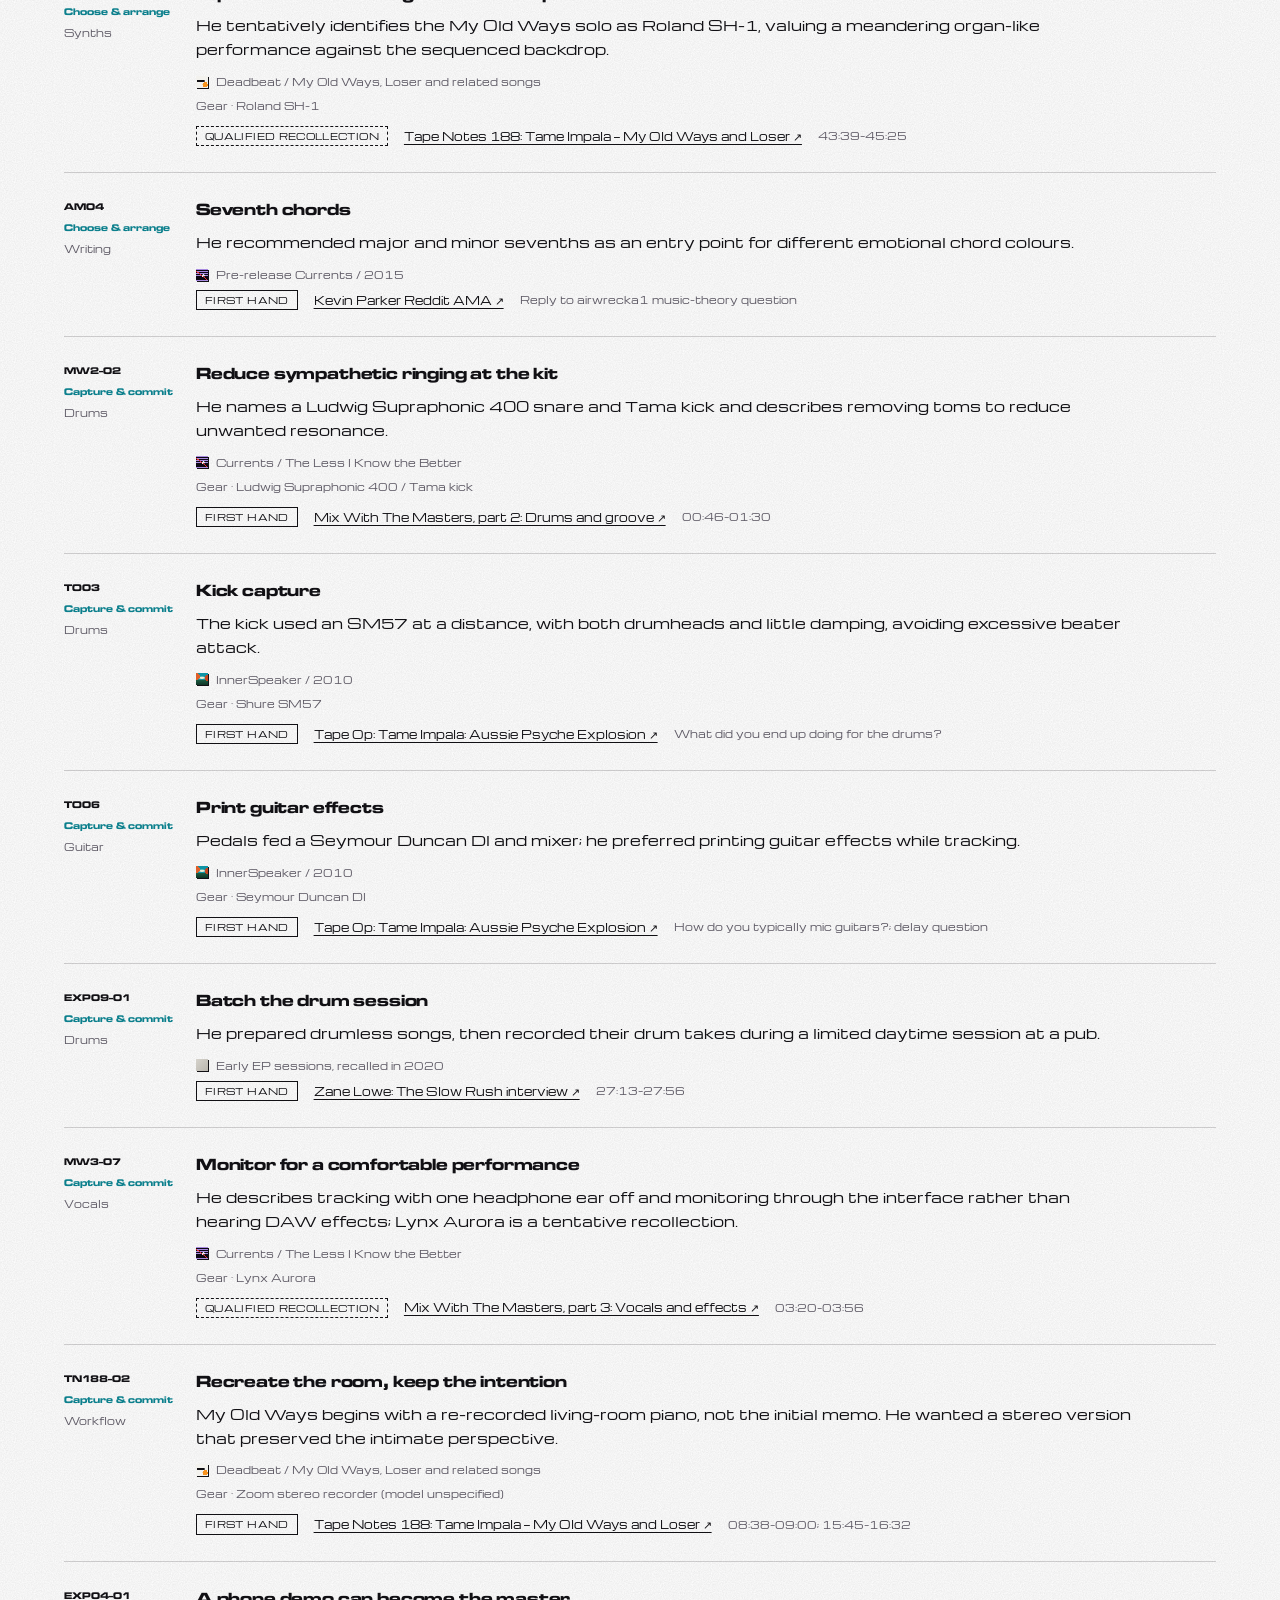
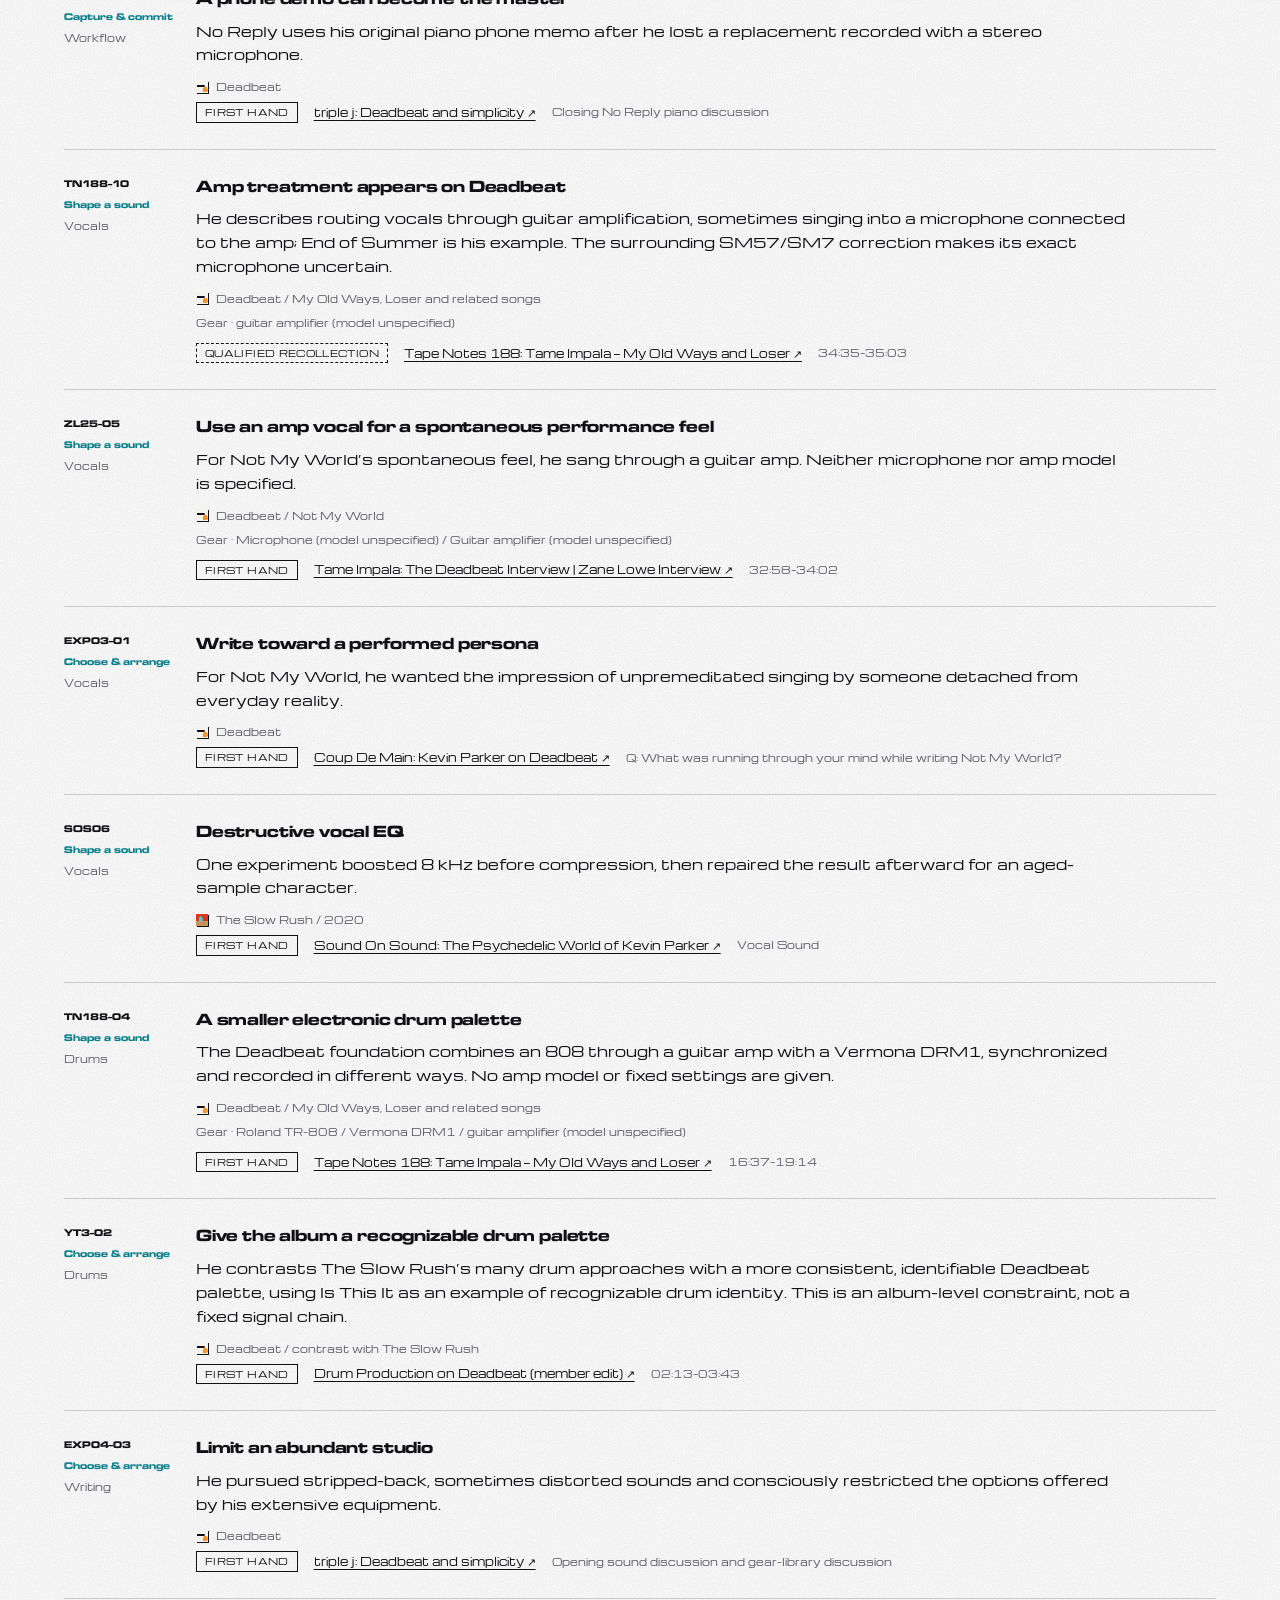
==== commit 5f5bb85e: "Restore prior licensing outside selected personal apps [skip ci] Limit the no-sale rollout to the se" ====
--- a/docs/index.html
+++ b/docs/index.html
@@ -101,7 +101,6 @@
 <footer class="site-footer">
   <p class="footer-mark">Tame Impala Production <span>Agentic training · Updated 9 September 2026</span></p>
   <p>Unofficial fan project, not affiliated with Tame Impala, Kevin Parker or the source publishers. Original notes and original sources, with the uncertainty kept in. The visual design is a collage inspired by the album artwork; see the art direction notes for credits.</p>
-  <p>Project code uses <a href="https://github.com/EthanSK/tame-impala-agentic-training/blob/main/LICENSE">no-sale source terms</a>. Original research notes keep their earlier MIT permission. <a href="https://github.com/EthanSK/tame-impala-agentic-training/blob/main/LICENSING.md">Scope and third-party rights</a>.</p>
   <nav aria-label="Footer"><a href="https://github.com/EthanSK/tame-impala-agentic-training">GitHub ↗</a><a href="https://github.com/EthanSK/tame-impala-agentic-training/blob/main/ART_DIRECTION.md">Art direction and credits</a><a href="https://github.com/EthanSK/tame-impala-agentic-training/blob/main/COVERAGE.md">Coverage</a><a href="https://github.com/EthanSK/tame-impala-agentic-training/blob/main/LICENSE">License</a></nav>
 </footer>
 </body>
